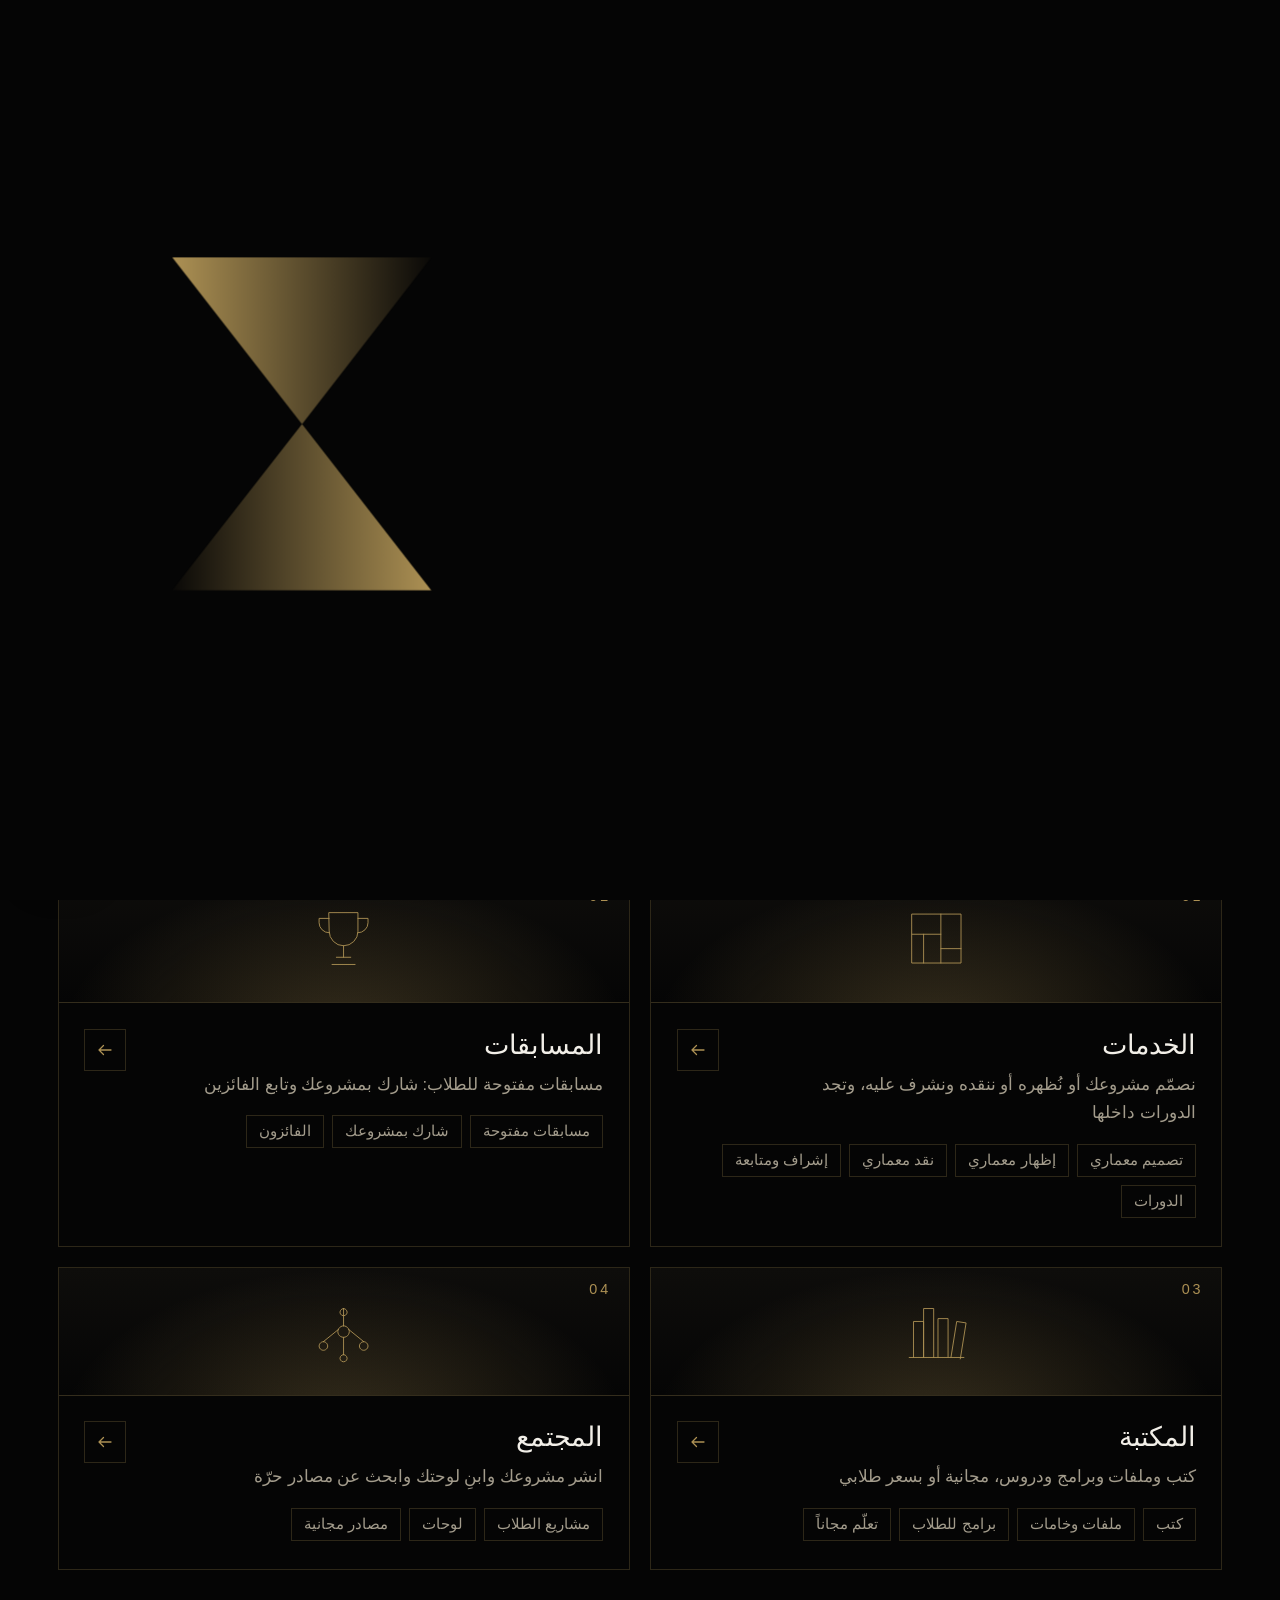
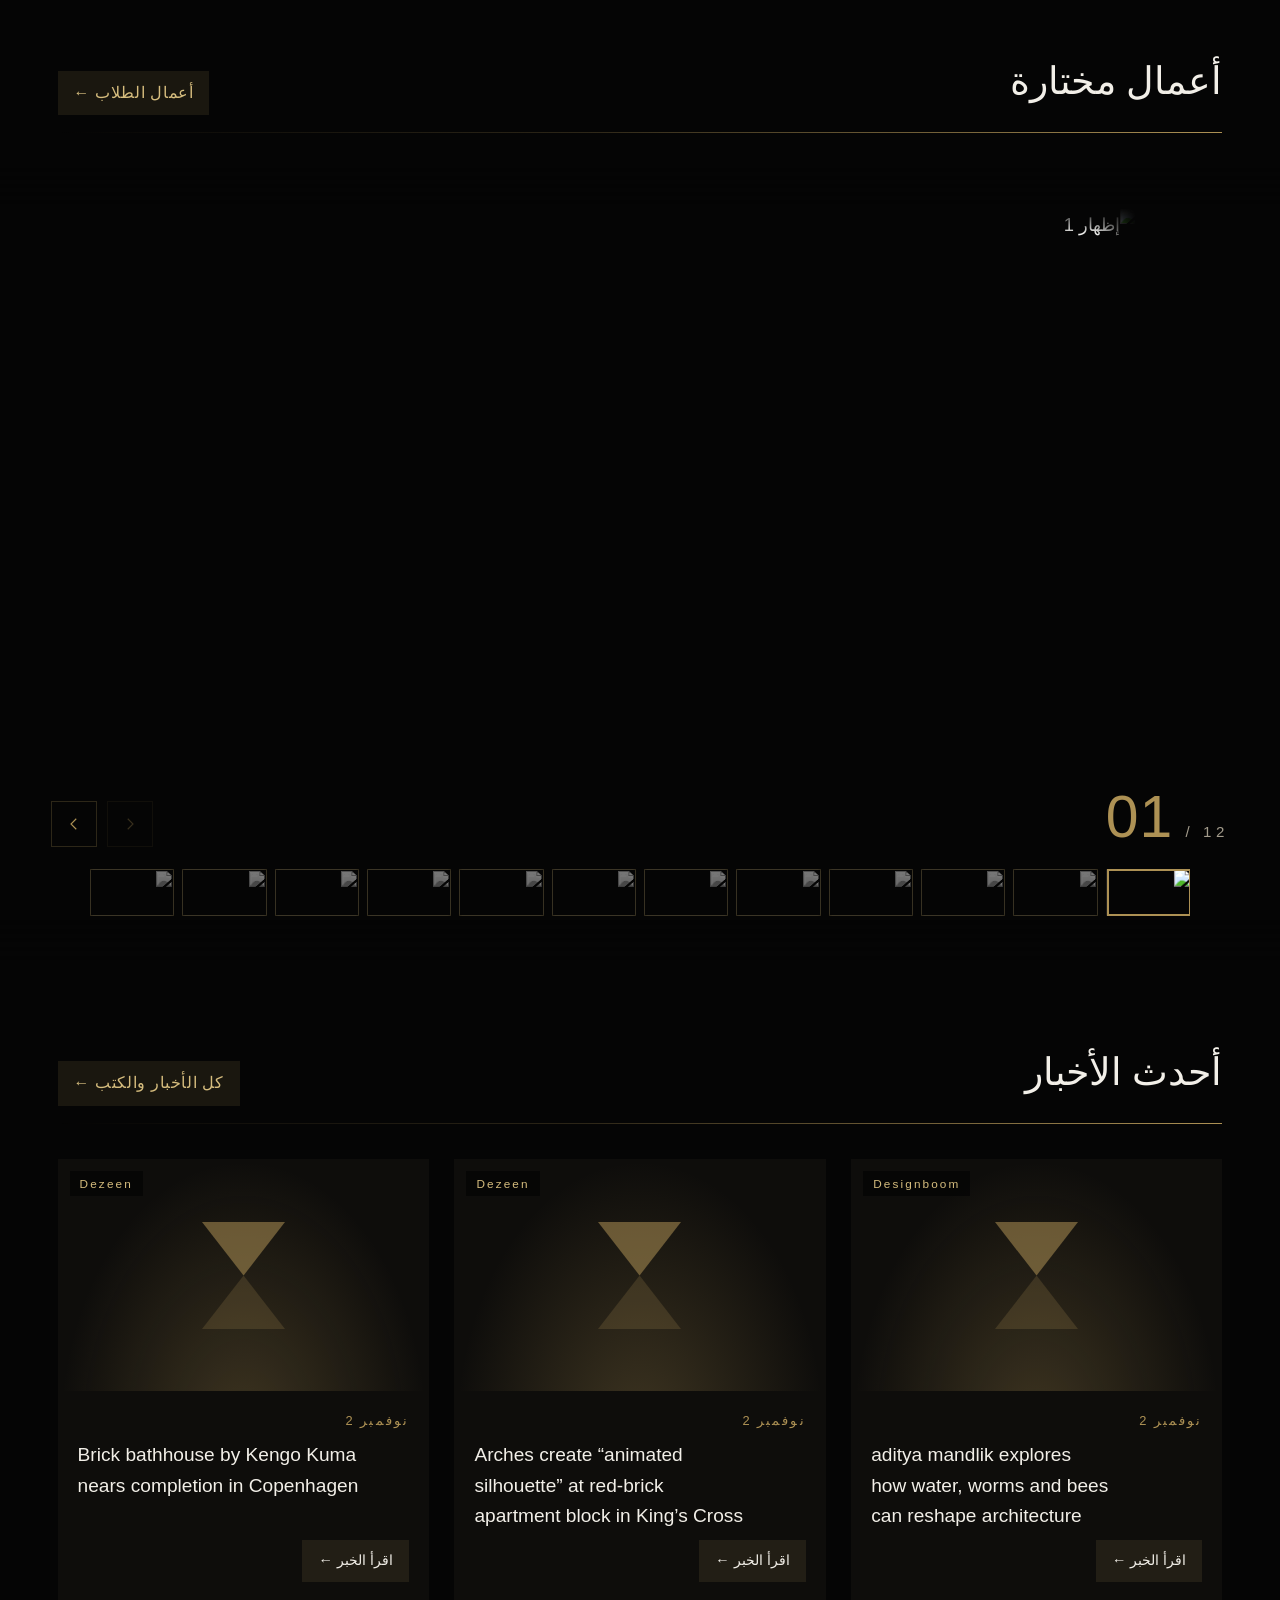
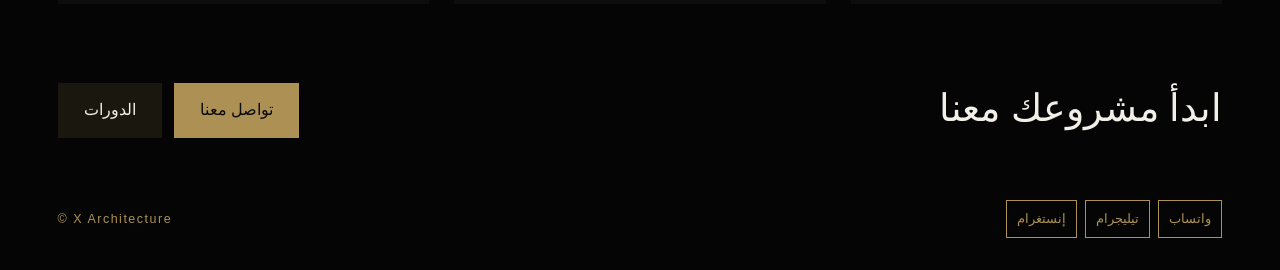
==== index.html @ 16209506 "X Assistant, Telegram/WhatsApp bot, and AI prompts moved into the Library - Remove the AI view and m" ====
<!DOCTYPE html>
<html lang="ar" dir="rtl">
<head>
<meta charset="UTF-8">
<meta name="viewport" content="width=device-width, initial-scale=1, viewport-fit=cover">
<title>X للعمارة</title>
<meta name="description" content="X Architecture (X.ARCH): منصة معمارية للطلاب — خدمات الإظهار والتصميم والنقد، وأعمال الطلاب، وكتب ومراجع مجانية لكل المراحل.">
<meta property="og:title" content="X للعمارة">
<meta property="og:description" content="منصة معمارية للطلاب: إظهار، تصميم، نقد وإشراف، وأعمال طلاب وكتب مجانية.">
<meta property="og:type" content="website">
<meta property="og:url" content="https://xarch.site/">
<meta property="og:image" content="https://xarch.site/og.png">
<meta property="og:image:width" content="1280">
<meta property="og:image:height" content="720">
<meta name="twitter:image" content="https://xarch.site/og.png">
<link rel="canonical" href="https://xarch.site/">
<meta name="twitter:card" content="summary_large_image">
<meta name="theme-color" content="#050505">
<script src="config.js?v=2"></script>
<script>try{localStorage.removeItem("xt");var xt=sessionStorage.getItem("xt");if(xt==="light")document.documentElement.setAttribute("data-theme",xt)}catch(e){}</script>
<script>try{if(!matchMedia("(prefers-reduced-motion:reduce)").matches)document.documentElement.setAttribute("data-fx","1")}catch(e){}</script>
<script>try{var D=document.documentElement;if(!matchMedia("(prefers-reduced-motion:reduce)").matches){D.classList.add("js");if(!location.hash.slice(1)){var K=0;try{K=sessionStorage.getItem("xnoi");sessionStorage.removeItem("xnoi")}catch(e){}if(!K){D.classList.add("intro","xw");setTimeout(function(){D.classList.add("introd")},5200);setTimeout(function(){D.classList.remove("xw")},9500)}}}}catch(e){}</script>
<link rel="icon" type="image/svg+xml" href="favicon.svg">
<link rel="preload" href="fonts/TeXGyreAdventor-Regular.woff2" as="font" type="font/woff2" crossorigin>
<link rel="preload" href="fonts/Tajawal-Arabic-300.woff2" as="font" type="font/woff2" crossorigin>
<link rel="preload" href="fonts/Tajawal-Arabic-400.woff2" as="font" type="font/woff2" crossorigin>
<style>
/* Century Gothic first (used where installed); otherwise the free look-alike TeX Gyre Adventor for Latin text; Tajawal (OFL, self-hosted, Arabic subset) for Arabic */
@font-face{font-family:'Adventor';src:url(fonts/TeXGyreAdventor-Regular.woff2) format('woff2');font-weight:100 550;font-style:normal;font-display:swap;unicode-range:U+0000-024F,U+2000-206F,U+2190-21FF,U+20AC,U+2122,U+2212}
@font-face{font-family:'Adventor';src:url(fonts/TeXGyreAdventor-Bold.woff2) format('woff2');font-weight:551 900;font-style:normal;font-display:swap;unicode-range:U+0000-024F,U+2000-206F,U+2190-21FF,U+20AC,U+2122,U+2212}
@font-face{font-family:'Tajawal';src:url(fonts/Tajawal-Arabic-300.woff2) format('woff2');font-weight:300;font-style:normal;font-display:swap;unicode-range:U+0600-06FF,U+0750-077F,U+0870-08FF,U+200C-200E,U+2010-2011,U+204F,U+2E41,U+FB50-FDFF,U+FE70-FEFC}
@font-face{font-family:'Tajawal';src:url(fonts/Tajawal-Arabic-400.woff2) format('woff2');font-weight:400;font-style:normal;font-display:swap;unicode-range:U+0600-06FF,U+0750-077F,U+0870-08FF,U+200C-200E,U+2010-2011,U+204F,U+2E41,U+FB50-FDFF,U+FE70-FEFC}
@font-face{font-family:'Tajawal';src:url(fonts/Tajawal-Arabic-500.woff2) format('woff2');font-weight:500;font-style:normal;font-display:swap;unicode-range:U+0600-06FF,U+0750-077F,U+0870-08FF,U+200C-200E,U+2010-2011,U+204F,U+2E41,U+FB50-FDFF,U+FE70-FEFC}
@font-face{font-family:'Tajawal';src:url(fonts/Tajawal-Arabic-700.woff2) format('woff2');font-weight:700;font-style:normal;font-display:swap;unicode-range:U+0600-06FF,U+0750-077F,U+0870-08FF,U+200C-200E,U+2010-2011,U+204F,U+2E41,U+FB50-FDFF,U+FE70-FEFC}
:root{--err:#e07a68;--gr:173,145,84;--bgr:5,5,5;--inkr:255,255,255;--bg3:#12100c;--ong:#0a0a0a;--bg:#050505;--bg2:#0e0d0b;--gold:#AD9154;--gold2:#d6bd7e;--ink:#f2efe8;--soft:#a39c8c;--line:rgba(var(--gr),.24);
--f:'Century Gothic',CenturyGothic,'Adventor','Tajawal',sans-serif;
box-sizing:border-box;padding-top:env(safe-area-inset-top,0px);padding-bottom:env(safe-area-inset-bottom,0px)}
*{box-sizing:border-box;margin:0;padding:0}
html{scroll-behavior:smooth;scroll-padding-top:calc(env(safe-area-inset-top,0px) + 70px);height:100%}
body{background:var(--bg);color:var(--ink);font-family:var(--f);line-height:1.8;min-height:100%;overflow-x:hidden}
body::before{content:"";position:fixed;inset:0 0 auto;height:env(safe-area-inset-top,0px);background:var(--bg);z-index:60}
a{color:inherit;text-decoration:none}
a:focus-visible{outline:2px solid var(--gold);outline-offset:3px}
.w{max-width:1180px;margin:0 auto;padding:0 28px}
.hid{position:absolute;width:0;height:0}
html:not(.sc) header{background:transparent!important;-webkit-backdrop-filter:none!important;backdrop-filter:none!important}
header{transition:background .3s}
header{position:sticky;top:env(safe-area-inset-top,0px);z-index:50;background:rgba(var(--bgr),.9);backdrop-filter:blur(10px)}
header .w{display:flex;align-items:center;justify-content:space-between;height:68px}
.lg{display:flex;align-items:center;gap:12px;direction:ltr;font-size:1.05rem;letter-spacing:.32em}
.lg svg{width:20px;height:26px}
.lg b{font-weight:400;color:var(--gold)}
.lg i{font-style:normal;color:var(--ink)}
nav{display:flex;gap:30px;font-size:.88rem;color:var(--soft)}
nav a:hover,nav a.on{color:var(--gold2)}
.hero{padding:70px 0 40px}
.hero .w{display:grid;grid-template-columns:1.2fr .8fr;gap:40px;align-items:center}
.eb{font-size:.72rem;letter-spacing:.34em;color:var(--gold);margin-bottom:18px;direction:ltr;text-align:right}
h1{font-size:clamp(2rem,4.6vw,3.4rem);font-weight:500;line-height:1.35;margin-bottom:18px}
h1 em{font-style:normal;color:var(--gold)}
.lede{color:var(--soft);max-width:44ch;font-weight:300;margin-bottom:28px}
.bt{display:flex;gap:14px;flex-wrap:wrap}
.b{padding:13px 26px;font-size:.86rem;border:1px solid var(--gold);transition:.25s}
.b.s{background:var(--gold);color:var(--ong)}
.b.s:hover{background:var(--gold2)}
.b:not(.s):hover{background:rgba(var(--gr),.12)}
.mk{display:flex;justify-content:center}
.mk svg{width:min(260px,60%);height:auto;filter:drop-shadow(0 0 40px rgba(var(--gr),.18))}
section{padding:60px 0}
.hd{display:flex;align-items:baseline;gap:16px;border-bottom:1px solid var(--line);padding-bottom:18px;margin-bottom:34px}
.hd small{display:none}
h2{font-size:clamp(1.5rem,3vw,2.1rem);font-weight:500}
.g4{display:grid;grid-template-columns:repeat(4,1fr);gap:1px;background:var(--line);border:1px solid var(--line)}
.c{background:var(--bg);padding:0 0 28px;transition:background .3s}
.c:hover{background:var(--bg2)}
.im{height:170px;background:radial-gradient(ellipse at 50% 120%,rgba(var(--gr),.28),transparent 70%),linear-gradient(var(--bg2),var(--bg));display:flex;align-items:center;justify-content:center;border-bottom:1px solid var(--line);margin-bottom:22px}
.im svg{width:96px;height:96px;fill:none;stroke:var(--gold);stroke-width:1.2}
.c span{display:block;padding:0 22px;color:var(--gold);font-size:.72rem;letter-spacing:.3em;direction:ltr;text-align:right}
.c h3{padding:0 22px;font-size:1.12rem;font-weight:500;margin:6px 0 8px}
.c p{padding:0 22px;color:var(--soft);font-size:.88rem;font-weight:300}
.ct{border:1px solid var(--line);padding:44px;display:flex;justify-content:space-between;align-items:center;gap:24px;flex-wrap:wrap;background:linear-gradient(100deg,rgba(var(--gr),.1),transparent 60%)}
.ct h2{margin-bottom:6px}
.ct p{color:var(--soft);font-weight:300}
.g3{display:grid;grid-template-columns:repeat(3,1fr);gap:20px}
.n{border:1px solid var(--line);padding:26px;background:var(--bg2)}
.n small{color:var(--gold);font-size:.7rem;letter-spacing:.25em}
.n h3{font-size:1.05rem;font-weight:500;margin:10px 0}
.n p{color:var(--soft);font-size:.86rem;font-weight:300}
.note{color:var(--soft);font-size:.85rem;margin:-14px 0 26px;font-weight:300}
.bk{display:grid;grid-template-columns:70px 1fr;gap:18px;padding:22px 0;border-bottom:1px solid var(--line)}
.bk em{font-style:normal;color:var(--gold);font-size:1.3rem}
.bk h3{font-size:1rem;font-weight:500;direction:ltr;text-align:right}
.bk small{color:var(--gold2);direction:ltr;display:block;text-align:right;font-size:.78rem}
.bk p{color:var(--soft);font-size:.86rem;font-weight:300;margin-top:4px}
footer{padding:28px 0;color:var(--soft);font-size:.8rem}
footer .w{display:flex;justify-content:space-between;align-items:center;flex-wrap:wrap;gap:12px}
#vn{display:none}
.rn #vn{display:block}.rn #vh{display:none}
@media(max-width:900px){.g4{grid-template-columns:1fr 1fr}.g3{grid-template-columns:1fr}.hero .w{grid-template-columns:1fr}.mk{order:-1}.mk svg{width:130px}.hero{padding-top:40px}}
@media(max-width:520px){.g4{grid-template-columns:1fr}nav{gap:18px}.ct{padding:28px}}
@media(prefers-reduced-motion:reduce){*{transition:none!important}html{scroll-behavior:auto}}
.g2{display:grid;grid-template-columns:repeat(2,1fr);gap:20px}
.n{display:block;transition:.25s}.n:hover{border-color:var(--gold)}
.n .lk{margin-top:14px}
.tabs{display:flex;gap:8px;flex-wrap:wrap;margin-bottom:26px}
.tabs button{background:none;border:1px solid var(--line);color:var(--soft);padding:10px 18px;font:inherit;font-size:.85rem;cursor:pointer;transition:.2s}
.tabs button:hover{border-color:var(--gold);color:var(--gold2)}
.tabs button.on{background:var(--gold);border-color:var(--gold);color:var(--ong)}
.tabs button:focus-visible{outline:2px solid var(--gold);outline-offset:3px}
.bk{grid-template-columns:50px 1fr auto;align-items:center}
.lk{display:inline-block;border:1px solid var(--gold);padding:8px 16px;font-size:.78rem;white-space:nowrap;transition:.2s}
.lk:hover{background:var(--gold);color:var(--ong)}
@media(max-width:700px){.g2{grid-template-columns:1fr}.bk{grid-template-columns:36px 1fr}.bk .a{grid-column:2}}
.lgb{background:none;border:1px solid var(--gold);color:var(--gold);padding:6px 14px;font:inherit;font-size:.78rem;letter-spacing:.1em;cursor:pointer;transition:.2s}
.lgb:hover{background:var(--gold);color:var(--ong)}
.lgb:focus-visible{outline:2px solid var(--gold);outline-offset:3px}
nav a{white-space:nowrap}
[dir=ltr] .eb,[dir=ltr] .c span,[dir=ltr] .bk h3,[dir=ltr] .bk small{text-align:left}
@media(max-width:520px){.lg{letter-spacing:.16em;font-size:.9rem}header .w{gap:10px;padding:0 16px}nav{font-size:.78rem;gap:12px}.lgb{padding:5px 10px}}
#vw{display:none}.rw #vw{display:block}.rw #vh{display:none}
.slot{height:170px;border:1px dashed var(--line-d,rgba(var(--gr),.4));display:flex;align-items:center;justify-content:center;color:var(--soft);font-size:.85rem;background:radial-gradient(ellipse at 50% 120%,rgba(var(--gr),.18),transparent 70%)}
.pr{border:1px solid var(--line);padding:20px;margin-bottom:14px;background:var(--bg2)}
.pr h3{font-size:1rem;font-weight:500;margin-bottom:8px}
.pr code{display:block;direction:ltr;text-align:left;color:var(--gold2);font:inherit;font-size:.82rem;line-height:1.7;margin-bottom:14px}
button.lk{background:none;color:var(--ink);font:inherit;font-size:.78rem;cursor:pointer}
button.lk:hover{color:var(--ong)}
@media(max-width:520px){header .w{height:auto;flex-wrap:wrap;row-gap:6px;padding:10px 16px}nav{order:3;width:100%;justify-content:space-between}html{scroll-padding-top:120px}}
html{font-size:clamp(16px,.5vw + 12px,19px);-webkit-text-size-adjust:100%}
.w{max-width:1680px;padding:0 clamp(18px,4.5vw,76px)}
.hero{padding:clamp(36px,7vw,110px) 0 clamp(36px,5vw,70px)}
h1{font-size:clamp(2.1rem,5.4vw,4.8rem);line-height:1.25}
.lede{max-width:52ch}
.mk svg{filter:none;width:min(340px,70%)}
.im{background:var(--bg2)}
.ct{background:none;border-color:var(--gold)}
section{padding:clamp(46px,6vw,96px) 0}
.gal{display:grid;grid-template-columns:repeat(auto-fill,minmax(min(100%,340px),1fr));gap:1px;background:var(--line);border:1px solid var(--line)}
.fg{background:var(--bg);margin:0}
.fg svg{display:block;width:100%;height:auto;background:var(--bg2)}
.fg figcaption{padding:14px 18px;font-size:.85rem;color:var(--soft);border-top:1px solid var(--line);display:flex;gap:12px;align-items:baseline}
.fg b{color:var(--gold);font-weight:400;font-size:.66rem;letter-spacing:.2em;text-transform:uppercase;white-space:nowrap}
@media(max-width:520px){.g4,.g3,.g2{gap:12px;background:none;border:0}.c{border:1px solid var(--line)}.btn,.b{width:100%;text-align:center}.bt{flex-direction:column}}
.mk{flex-direction:column;align-items:center;gap:clamp(14px,2.4vw,26px)}
.mk svg{width:min(340px,70%);overflow:visible;animation:glow 5s ease-in-out 1.9s infinite}
#tp,#bt{transform-box:fill-box}
#tp{transform-origin:50% 100%;animation:grow 1.6s cubic-bezier(.16,.84,.3,1) both}
#bt{transform-origin:50% 0;animation:grow 1.6s cubic-bezier(.16,.84,.3,1) .18s both}
@keyframes grow{0%{transform:scale(.02);opacity:0}30%{opacity:1}100%{transform:none;opacity:1}}
@keyframes glow{0%,100%{filter:drop-shadow(0 0 0 rgba(var(--gr),0))}50%{filter:drop-shadow(0 0 34px rgba(var(--gr),.32))}}
.wm{direction:ltr;font-size:clamp(1.1rem,2.2vw,1.7rem);letter-spacing:.5em;margin-inline-start:.5em;animation:wmi 1.1s ease 1.2s both}
.wm b{font-weight:400;color:var(--gold)}.wm i{font-style:normal;color:var(--ink)}
@keyframes wmi{from{opacity:0;transform:translateY(12px)}to{opacity:1;transform:none}}
.gal{grid-template-columns:repeat(auto-fill,minmax(min(100%,320px),1fr))}
.ph{aspect-ratio:4/3;overflow:hidden;background:var(--bg2)}
.ph svg,.ph img{width:100%;height:100%;object-fit:cover;display:block;transition:transform .7s ease}
.fg:hover .ph svg,.fg:hover .ph img{transform:scale(1.045)}
.fg figcaption{display:block;padding:16px 18px 18px}
.fg figcaption div{display:flex;justify-content:space-between;align-items:center;gap:10px;margin-bottom:8px}
.fg h3{font-size:1.02rem;font-weight:500;color:var(--ink)}
.fg p{color:var(--soft);font-size:.82rem;font-weight:300}
.sm{font-size:.64rem;color:var(--soft);border:1px solid var(--line);padding:1px 9px;white-space:nowrap}
@media(max-width:900px){.mk svg{width:min(150px,42vw)}.mk{gap:12px}.wm{font-size:1rem}}
@media(prefers-reduced-motion:reduce){#tp,#bt,.mk svg,.wm{animation:none!important}}
.ex{display:grid;grid-template-columns:1fr 1fr;gap:clamp(6px,1vw,14px)}
.ex figure{margin:0;position:relative;overflow:hidden;background:var(--bg2);cursor:zoom-in;aspect-ratio:16/9}
.ex figure.w{grid-column:1/-1;aspect-ratio:21/9}
.ex figure.p{grid-column:1/-1;aspect-ratio:3/1}
.ex figure:focus-visible{outline:2px solid var(--gold);outline-offset:3px}
.ex img{width:100%;height:100%;object-fit:cover;display:block;filter:grayscale(1) contrast(1.08) brightness(.88);transition:filter .8s ease,transform 1.2s cubic-bezier(.2,.7,.2,1)}
.ex figure:hover img,.ex figure:focus-visible img{filter:none;transform:scale(1.045)}
.ex figcaption{position:absolute;inset:auto 0 0 0;padding:44px 22px 16px;background:linear-gradient(transparent,rgba(5,5,5,.78));display:flex;justify-content:space-between;direction:ltr;font-size:.72rem;letter-spacing:.3em;color:var(--gold2);opacity:0;transition:opacity .5s ease}
.ex figure:hover figcaption,.ex figure:focus-visible figcaption{opacity:1}
@media(max-width:700px){.ex{grid-template-columns:1fr}.ex figure.w,.ex figure.p{aspect-ratio:16/9}.ex figcaption{opacity:1;padding-top:30px}}
/* ===== student works: one long reel, frame-free, B&W that turns to colour when it reaches the centre ===== */
.gq{position:relative;margin:8px calc(50% - 50vw) 0;height:calc(var(--gh,2400px) + var(--sh,100vh))}
.gqs{position:sticky;top:var(--gt,0px);height:var(--sh,100vh);overflow:hidden;background:var(--bg)}
.gqb{position:absolute;left:0;top:0;height:100%;overflow:visible;pointer-events:none;will-change:transform}
.gqb path{fill:none;stroke-width:1;vector-effect:non-scaling-stroke}
.gqb .a path{stroke:var(--gold);opacity:.26}
.gqb .b path{stroke:rgba(var(--inkr),.1)}
.gqr{position:absolute;left:0;top:0;height:100%;display:flex;align-items:center;direction:ltr;will-change:transform}
.gqp{flex:none;position:relative;margin:0;cursor:zoom-in;outline:0;will-change:transform;-webkit-tap-highlight-color:transparent}
.gqp img{display:block;width:100%;height:100%;object-fit:cover;filter:grayscale(1) contrast(1.06) brightness(.74);transition:filter .9s ease;pointer-events:none}
.gqp.on img,.gqp:hover img,.gqp:focus-visible img{filter:none}
.gqp:focus-visible{outline:2px solid var(--gold);outline-offset:8px}
/* home page: the black-background renders follow the site theme.
   Black + gold: as they are (grey, then gold when active). White themes: the picture is inverted so the black ground becomes white and the lit parts take the theme colour
   (white + gold: gold, white + black: black, white + red: red). Grey while idle, coloured when active/hovered. */
/* home page works: one work at a time, whole, with a strip of thumbnails (see .hf below). Black + gold: the renders' dark ground (about 18/255) is pushed down to the page black by a contrast crush,
   so only the building shows; grey while idle, colour for the work in the middle (and on hover / focus). Edges are feathered so no rectangle is left. */
.hxi{position:relative;margin:0;aspect-ratio:16/9;overflow:hidden;cursor:zoom-in;outline:0;isolation:isolate;background:#080706;-webkit-tap-highlight-color:transparent}
.hxi img{position:absolute;inset:0;width:100%;height:100%;object-fit:cover;display:block;pointer-events:none;mix-blend-mode:lighten;filter:grayscale(1) contrast(1.28) brightness(.9);transition:filter .8s ease,transform 1.2s cubic-bezier(.2,.7,.2,1);
  -webkit-mask-image:linear-gradient(90deg,transparent,#000 4%,#000 96%,transparent),linear-gradient(180deg,transparent,#000 5%,#000 95%,transparent);-webkit-mask-composite:source-in;
  mask-image:linear-gradient(90deg,transparent,#000 4%,#000 96%,transparent),linear-gradient(180deg,transparent,#000 5%,#000 95%,transparent);mask-composite:intersect}
.hxi:hover img,.hxi:focus-visible img,.hxi.mid img{filter:grayscale(0) contrast(1.2) brightness(1);transform:scale(1.04)}
html[data-theme=light] .hxi img,html[data-theme=mono] .hxi img,html[data-theme=red] .hxi img{mix-blend-mode:normal}
html[data-theme=light] .hxi,html[data-theme=mono] .hxi,html[data-theme=red] .hxi{background:none}
/* white themes: lift the pale ground of the coloured (active) picture to the page white so no rectangle shows */
html[data-theme=light] .hf .hxi:hover img,html[data-theme=light] .hf .hxi:focus-visible img,html[data-theme=light] .hf .hxi.mid img{filter:invert(1) hue-rotate(180deg) saturate(1.3) contrast(1) brightness(1.07)}
html[data-theme=red] .hf .hxi:hover img,html[data-theme=red] .hf .hxi:focus-visible img,html[data-theme=red] .hf .hxi.mid img{filter:invert(1) hue-rotate(128deg) saturate(1.5) contrast(1) brightness(1.07)}
html[data-theme=mono] .hf .hxi img,html[data-theme=mono] .hf .hxi:hover img,html[data-theme=mono] .hf .hxi:focus-visible img,html[data-theme=mono] .hf .hxi.mid img{filter:invert(1) hue-rotate(180deg) saturate(0) contrast(1.08) brightness(1.08)}
.hxi:focus-visible{outline:2px solid var(--gold);outline-offset:3px}
html[data-theme=light] .hf .hxi img,html[data-theme=light] .hw img{filter:invert(1) hue-rotate(180deg) saturate(0) contrast(1.06) brightness(1.08)}
html[data-theme=light] .hf .hxi.mid img,html[data-theme=light] .hf .hxi:hover img,html[data-theme=light] .hf .hxi:focus-visible img,html[data-theme=light] .hw a:hover img,html[data-theme=light] .hw a:focus-visible img,html[data-theme=light] .hw a:active img,html[data-theme=light] .hw a.mid img{filter:contrast(1.25) invert(1) hue-rotate(180deg) saturate(1.3) brightness(1.03)}
html[data-theme=mono] .hf .hxi img,html[data-theme=mono] .hf .hxi.mid img,html[data-theme=mono] .hf .hxi:hover img,html[data-theme=mono] .hf .hxi:focus-visible img,html[data-theme=mono] .hw img,html[data-theme=mono] .hw a:hover img,html[data-theme=mono] .hw a:focus-visible img,html[data-theme=mono] .hw a:active img,html[data-theme=mono] .hw a.mid img{filter:contrast(1.2) invert(1) hue-rotate(180deg) saturate(0) brightness(1.03)}
html[data-theme=red] .hf .hxi img,html[data-theme=red] .hw img{filter:invert(1) hue-rotate(128deg) saturate(0) contrast(1.06) brightness(1.08)}
html[data-theme=red] .hf .hxi.mid img,html[data-theme=red] .hf .hxi:hover img,html[data-theme=red] .hf .hxi:focus-visible img,html[data-theme=red] .hw a:hover img,html[data-theme=red] .hw a:focus-visible img,html[data-theme=red] .hw a:active img,html[data-theme=red] .hw a.mid img{filter:contrast(1.25) invert(1) hue-rotate(128deg) saturate(1.5) brightness(1.03)}
/* home page works: a strip in the normal flow of the page, nothing is pinned, so the visitor scrolls past it freely. One work fills the stage, whole and large (16:9, never cropped); swipe / drag / arrows / thumbnails move between them and the one in the middle turns to colour */
.hf{position:relative;margin:0 calc(50% - 50vw);padding:40px 0 44px}
/* a band of the page colour sits behind the strip (its top and bottom fade out) so the pictures' black ground meets it seamlessly, with no box showing against the page glow */
.hf::before{content:"";position:absolute;inset:0;background:var(--bg);pointer-events:none;-webkit-mask-image:linear-gradient(180deg,transparent,#000 40px,#000 calc(100% - 44px),transparent);mask-image:linear-gradient(180deg,transparent,#000 40px,#000 calc(100% - 44px),transparent)}
.hfq,.hfd,.hfx{position:relative}
.hfq{display:flex;overflow-x:auto;overflow-y:hidden;scroll-snap-type:x mandatory;overscroll-behavior-x:contain;scrollbar-width:none;cursor:grab}
.hfq::-webkit-scrollbar{display:none}
.hfq.dg{scroll-snap-type:none;cursor:grabbing}
.hfq.dg .hfp{cursor:grabbing}
.hfl{flex:0 0 100%;display:flex;justify-content:center;scroll-snap-align:center}
.hfp{flex:none;margin:0}
/* no opacity / transform / isolation on the frame itself: the picture's dark ground is blended straight into the page (and its gold glow), so no box shows; dimming is done on the img */
.hf .hxi{background:none;isolation:auto}
.hf .hfp img{transform:none;opacity:.4;transition:filter .8s ease,opacity .6s}
.hf .hfp.mid img{opacity:1}
.hfd{display:flex;align-items:flex-end;justify-content:space-between;gap:20px;padding:clamp(14px,2.4vh,24px) clamp(18px,4vw,60px) 0}
.hfn{display:flex;align-items:baseline;gap:12px;direction:ltr;color:var(--gold)}
.hfn b{font-weight:200;font-size:clamp(38px,4.6vw,66px);line-height:1;letter-spacing:.02em;font-variant-numeric:tabular-nums}
.hfn span{font-size:.82rem;letter-spacing:.3em;color:var(--soft)}
.hfa{display:flex;gap:10px;direction:ltr}
.hfa button{width:46px;height:46px;display:grid;place-items:center;padding:0;border:1px solid var(--line);background:none;color:var(--gold);cursor:pointer;transition:border-color .3s,opacity .3s}
.hfa button:hover:not(:disabled){border-color:var(--gold)}
.hfa button:disabled{opacity:.3;cursor:default}
.hfa svg{width:18px;height:18px;fill:none;stroke:currentColor;stroke-width:1.5}
.hfx{--c:12;display:flex;flex-wrap:wrap;justify-content:center;gap:8px;width:min(1100px,calc(100% - clamp(36px,8vw,120px)));margin:clamp(14px,2.4vh,24px) auto 0}
.hfi{flex:none;width:calc((100% - (var(--c) - 1)*8px)/var(--c));margin:0;padding:0;border:0;font:inherit;cursor:pointer}
.hf .hfi img{opacity:.5;transition:filter .8s ease,opacity .5s}
.hfi::after{content:"";position:absolute;inset:0;box-shadow:inset 0 0 0 1px var(--line);pointer-events:none;transition:box-shadow .5s}
.hf .hfi.on img,.hf .hfi:hover img{opacity:1}
.hfi.on::after{box-shadow:inset 0 0 0 2px var(--gold)}
.gqc{position:absolute;inset-inline-start:clamp(18px,4vw,60px);bottom:clamp(14px,3.5vh,40px);color:var(--gold);pointer-events:none}
.gqc div{display:flex;align-items:baseline;gap:14px;direction:ltr}
.gqc b{font-weight:200;font-size:clamp(52px,7.4vw,118px);line-height:1;letter-spacing:.02em;font-variant-numeric:tabular-nums}
.gqc span{font-size:.86rem;letter-spacing:.3em;color:var(--soft)}
.gqm{position:absolute;inset:auto 0 0 0;height:2px;background:var(--line);pointer-events:none}
.gqm i{display:block;height:100%;background:var(--gold);transform-origin:0 50%;transform:scaleX(0)}
html[dir=rtl] .gqm i{transform-origin:100% 50%}
.gqh{position:absolute;inset-inline-end:clamp(18px,4vw,60px);bottom:clamp(22px,4.4vh,50px);margin:0;display:flex;align-items:center;gap:14px;font-size:.72rem;letter-spacing:.3em;text-transform:uppercase;color:var(--soft);white-space:nowrap;transition:opacity .6s;pointer-events:none}
.gqh::after{content:"";width:46px;height:1px;background:linear-gradient(90deg,var(--gold),transparent);transform-origin:0 50%;animation:gqh 1.9s ease-in-out infinite}
html[dir=rtl] .gqh::after{background:linear-gradient(270deg,var(--gold),transparent);transform-origin:100% 50%}
@keyframes gqh{0%,100%{transform:scaleX(.2)}55%{transform:scaleX(1)}}
@media(prefers-reduced-motion:reduce){.gqh::after,.hfh::after{animation:none}.gqp img,.hxi img{transition:none}}
.lb{position:fixed;inset:0;z-index:100;background:rgba(3,3,3,.96);display:flex;align-items:center;justify-content:center}
.lb[hidden]{display:none}
.lb img{max-width:92vw;max-height:86vh;object-fit:contain;display:block}
.lb.one .lbp,.lb.one .lbn{display:none}
.lbb{position:absolute;background:rgba(5,5,5,.6);border:1px solid var(--gold);color:var(--gold);font:inherit;font-size:1.7rem;line-height:1;width:46px;height:46px;cursor:pointer;transition:.2s}
.lbb:hover{background:var(--gold);color:var(--ong)}
.lbb:focus-visible{outline:2px solid var(--gold2);outline-offset:3px}
.lbx{top:max(16px,env(safe-area-inset-top));right:16px}
.lbp{left:16px;top:50%;margin-top:-23px}
.lbn{right:16px;top:50%;margin-top:-23px}
.libs{display:flex;gap:10px;flex-wrap:wrap;align-items:center;margin-bottom:26px;font-size:.85rem;color:var(--soft)}
.libs .lk{padding:6px 14px}

/* ===== motion + news carousel ===== */
.js .rv{opacity:0;transform:translateY(42px);transition:opacity .95s cubic-bezier(.2,.7,.2,1) var(--d,0s),transform .95s cubic-bezier(.2,.7,.2,1) var(--d,0s)}
.js .rv.in{opacity:1;transform:none}
.js .rv[id]{transform:none}
.js .hero .eb,.js .hero h1,.js .hero .lede,.js .hero .bt{animation:rise 1.05s cubic-bezier(.2,.7,.2,1) both}
.js .hero .eb{animation-delay:.1s}.js .hero h1{animation-delay:.3s}.js .hero .lede{animation-delay:.55s}.js .hero .bt{animation-delay:.8s}
@keyframes rise{from{opacity:0;transform:translateY(44px)}to{opacity:1;transform:none}}
.hero{position:relative}
.hero .w{position:relative;z-index:1;padding-inline:clamp(26px,7vw,150px)}
.hero .eb{display:block;box-sizing:border-box;max-width:100%;padding-inline:.4em;color:var(--gold);white-space:nowrap;overflow:visible}
@media(max-width:900px){.hero .w{padding-inline:clamp(20px,6vw,48px)}}
.mk svg{overflow:visible}
#glow{position:fixed;inset:0;z-index:-1;overflow:hidden;pointer-events:none}
#glow::before,#glow::after{content:"";position:absolute;width:62vmax;height:62vmax;border-radius:50%;background:radial-gradient(closest-side,rgba(var(--gr),.16),rgba(var(--gr),.05) 55%,transparent)}
#glow::before{top:-24vmax;inset-inline-end:-14vmax;animation:drift 20s ease-in-out infinite alternate}
#glow::after{bottom:-34vmax;inset-inline-start:-18vmax;opacity:.6;animation:drift 26s ease-in-out infinite alternate-reverse}
@keyframes drift{from{transform:translate(0,0) scale(1)}to{transform:translate(-9vmax,7vmax) scale(1.18)}}
#tp{animation:grow 1.6s cubic-bezier(.16,.84,.3,1) both,bT 6.5s ease-in-out 1.9s infinite}
#bt{animation:grow 1.6s cubic-bezier(.16,.84,.3,1) .18s both,bB 6.5s ease-in-out 2.1s infinite}
@keyframes bT{0%,100%{transform:translateY(0)}50%{transform:translateY(-18px)}}
@keyframes bB{0%,100%{transform:translateY(0)}50%{transform:translateY(18px)}}
@keyframes spin{to{transform:rotate(360deg)}}
.js .c .im svg path{stroke-dasharray:700;stroke-dashoffset:700}
.js .c.drawn .im svg path{stroke-dashoffset:0;transition:stroke-dashoffset 1.9s cubic-bezier(.4,.1,.2,1) .35s}
@media(prefers-reduced-motion:reduce){#tp,#bt,#glow::before,#glow::after{animation:none!important}}
.hd{position:relative}
.hd .nct{margin-inline-start:auto;display:flex;align-items:center;gap:14px;font-size:.78rem;color:var(--soft);flex-wrap:wrap;justify-content:flex-end}
.hd .nct button.lk{padding:7px 16px}
.hd .nct button.lk[disabled]{opacity:.6;cursor:wait}
.nrot{display:inline-block;transition:transform .6s}
.nbusy .nrot{animation:spin .9s linear infinite}
.nwrap{position:relative}
.ncar{display:flex;gap:18px;overflow-x:auto;scroll-snap-type:x mandatory;scrollbar-width:none;padding:6px 2px 20px;cursor:grab;overscroll-behavior-x:contain}
.ncar::-webkit-scrollbar{display:none}
.ncar.drag{cursor:grabbing;scroll-snap-type:none;scroll-behavior:auto}
.nc{flex:0 0 min(400px,82vw);scroll-snap-align:start;border:1px solid var(--line);background:var(--bg2);display:flex;flex-direction:column;transition:border-color .3s,transform .5s cubic-bezier(.2,.7,.2,1)}
.nc:hover,.nc:focus-visible{border-color:var(--gold);transform:translateY(-5px)}
.nc:focus-visible{outline:2px solid var(--gold);outline-offset:3px}
.ni{position:relative;aspect-ratio:16/10;overflow:hidden;background:var(--bg);border-bottom:1px solid var(--line)}
.ni img{width:100%;height:100%;object-fit:cover;display:block;filter:grayscale(1) contrast(1.08) brightness(.88);transition:filter .8s ease,transform 1.3s cubic-bezier(.2,.7,.2,1);user-select:none;-webkit-user-drag:none}
.nc:hover .ni img,.nc:focus-visible .ni img,.nc:active .ni img{filter:none;transform:scale(1.07)}
.ni .ns{position:absolute;inset-block-start:12px;inset-inline-start:12px;background:rgba(5,5,5,.74);border:1px solid var(--line);color:var(--gold2);font-size:.64rem;letter-spacing:.18em;padding:2px 10px;direction:ltr}
.ni.nf{background:radial-gradient(ellipse at 50% 120%,rgba(var(--gr),.3),transparent 70%),var(--bg2)}
.ni.nf::after{content:"";position:absolute;inset:0;background:url("data:image/svg+xml,%3Csvg xmlns='http://www.w3.org/2000/svg' viewBox='0 0 547 703'%3E%3Cpolygon points='0,0 547,0 274,352' fill='%23AD9154' fill-opacity='.55'/%3E%3Cpolygon points='274,352 0,703 547,703' fill='%23AD9154' fill-opacity='.2'/%3E%3C/svg%3E") center/auto 46% no-repeat}
.nb{padding:18px 20px 22px;display:flex;flex-direction:column;gap:8px;flex:1}
.nb small{color:var(--gold);font-size:.7rem;letter-spacing:.16em;direction:ltr;text-align:start}
[dir=rtl] .nb small{text-align:right}
.nb h3{font-size:1.04rem;font-weight:500;line-height:1.6}
.nb p{color:var(--soft);font-size:.84rem;font-weight:300}
.nb .lk{margin-top:auto;align-self:flex-start}
.nbtn{position:absolute;top:calc(6px + min(400px,82vw)*.3125 - 23px);z-index:3;width:46px;height:46px;background:rgba(5,5,5,.8);border:1px solid var(--gold);color:var(--gold);font:inherit;font-size:1.7rem;line-height:1;cursor:pointer;transition:.2s}
.nbtn:hover{background:var(--gold);color:var(--ong)}
.nbtn:focus-visible{outline:2px solid var(--gold2);outline-offset:3px}
.nprev{inset-inline-start:-8px}.nnext{inset-inline-end:-8px}
.nprev::before{content:"‹"}.nnext::before{content:"›"}
[dir=rtl] .nprev::before{content:"›"}[dir=rtl] .nnext::before{content:"‹"}
.npg{height:2px;background:var(--line);margin-top:2px;overflow:hidden}
.npg i{display:block;height:100%;width:0;background:var(--gold);transition:width .25s}
@media(max-width:700px){.nbtn{display:none}.hd .nct{margin-inline-start:0;width:100%;justify-content:space-between}.hd{flex-wrap:wrap}}

/* ===== clean look: no frames, one alignment edge ===== */
.b,.lk,.lgb,.tabs button,.ct,.pr,.n,.nc,.sm,.nbtn,.lbb,.ni .ns,.slot,.g4,.gal,.c,.fg{border:0}
.im,.ni,.fg figcaption{border-bottom:0;border-top:0}
.b:not(.s),.lk,.sm{background:rgba(var(--gr),.13)}
.b:not(.s):hover,.lk:hover{background:var(--gold);color:var(--ong)}
button.lk{color:var(--gold2)}
.lgb{background:none;padding:6px 4px}
.lgb:hover{background:none;color:var(--gold2)}
.tabs button{background:rgba(var(--inkr),.05)}
.tabs button:hover{background:rgba(var(--gr),.16)}
.tabs button.on{background:var(--gold)}
.ct{background:linear-gradient(100deg,rgba(var(--gr),.16),rgba(var(--gr),.04))}
.g4,.gal{gap:14px;background:none}
.c,.fg{background:var(--bg2)}
.c:hover,.fg:hover{background:var(--bg3)}
.nbtn,.lbb{background:rgba(5,5,5,.72)}
.nbtn:hover,.lbb:hover{background:var(--gold);color:var(--ong)}
.ni .ns{background:rgba(5,5,5,.78)}
.lg.lgo svg{width:26px;height:34px}
.hd{display:grid;grid-template-columns:1fr auto;column-gap:16px;row-gap:8px;align-items:end}
.hd>small{display:none}
.hd>h2{grid-column:1}
.hd .nct{grid-column:2;grid-row:2;margin:0}
[dir=ltr] .hd>small{text-align:left}
h1,h2,h3{text-wrap:balance}
p,.bk small{text-wrap:pretty}
.nb h3,.nb p{text-align:start}
@media(max-width:700px){.hd .nct{grid-column:1/-1;grid-row:3;width:100%;justify-content:flex-start;margin-top:6px}.hd .nct #nrf{order:-1}}

/* ===== intro: black screen, the X lines draw the logo, it flies to its place ===== */
#intro{display:none;position:fixed;inset:0;z-index:300;background-color:var(--bg);cursor:pointer;transition:background-color .8s ease .05s}
html.intro #intro{display:block}
html.intro:not(.introd){overflow:hidden}
#intro.out{background-color:transparent;pointer-events:none}
html.introd #intro{animation:iout .5s ease 1.2s forwards}
@keyframes iout{to{opacity:0;visibility:hidden}}
#intro svg{position:absolute;inset:0;width:100%;height:100%;display:block}
#intro .ip{fill:none;stroke:#D4BA7C;stroke-width:1.8;stroke-linecap:butt;stroke-dasharray:1;stroke-dashoffset:1}
#intro .dg{animation:idraw 1s cubic-bezier(.4,0,.2,1) .25s forwards,ifd .6s ease 2s forwards}
#intro .ed{animation:idraw .75s cubic-bezier(.4,0,.2,1) 1s forwards,ifd .6s ease 2s forwards}
#intro .if{opacity:0;animation:ifi .8s ease 1.5s forwards}
#intro #ilg{will-change:transform}
#intro #ilg.fly{transition:transform 1.1s cubic-bezier(.65,0,.25,1)}
@keyframes idraw{to{stroke-dashoffset:0}}
@keyframes ifd{to{opacity:0}}
@keyframes ifi{to{opacity:1}}
html.intro:not(.introd) .hero .eb,html.intro:not(.introd) .hero h1,html.intro:not(.introd) .hero .lede,html.intro:not(.introd) .hero .bt,html.intro:not(.introd) #tp,html.intro:not(.introd) #bt,html.intro:not(.introd) .mk svg{animation-play-state:paused}
html.intro #tp{animation:bT 6.5s ease-in-out infinite}
html.intro #bt{animation:bB 6.5s ease-in-out infinite}
.js.intro .mk{opacity:0}
.js.intro.introd .mk{opacity:1}
.hero .eb{font-size:clamp(1.1rem,2.1vw,1.8rem);letter-spacing:.28em;margin-bottom:22px;font-weight:500}
/* logo as tall as the text block, text aligned with it */
@media(min-width:901px){.hero .w{align-items:center}.hero .mk{align-self:center;position:static}.hero .mk svg{position:static;height:clamp(210px,26vw,380px);width:auto;max-width:100%;transform:none}}
@media(prefers-reduced-motion:reduce){#intro{display:none!important}}
.c .nt{text-wrap:balance;display:block;margin:14px 22px 0;padding:10px 12px;font-size:.78rem;font-weight:400;line-height:1.7;color:var(--gold2);background:rgba(var(--gr),.1)}

/* ===== courses: minimal, frame-free ===== */
#courses .note{margin-top:-14px}
.cg{display:grid;grid-template-columns:1fr 1fr;gap:14px}
.cbx{background:var(--bg2);padding:26px}
.cbx h3{font-size:1.15rem;font-weight:500;margin-bottom:8px}
.cbx p{color:var(--soft);font-size:.9rem;font-weight:300}
.cbx em{display:block;font-style:normal;color:var(--gold);font-size:.8rem;margin:-2px 0 6px}
.cbx ul{list-style:none;margin-top:16px;display:flex;flex-wrap:wrap;gap:8px 20px}
.cbx li{font-size:.8rem;color:var(--gold2)}
.cbx li::before{content:"";display:inline-block;width:5px;height:5px;background:var(--gold);margin-inline-end:8px;vertical-align:middle}
.ch{font-size:1.15rem;font-weight:500;margin:48px 0 16px;text-align:start}
.cpt{display:grid;grid-template-columns:minmax(120px,.75fr) 1fr 1fr;gap:10px}
.cpt>*{padding:20px 24px}
.cpt .hh{padding:0 24px 2px;color:var(--soft);font-size:.82rem}
.cpt .rl,.cpt .pc{background:var(--bg2)}
.cpt .rl{font-weight:500;font-size:.98rem;display:flex;align-items:center}
.cpt .pc small{display:none;color:var(--soft);font-size:.74rem;margin-bottom:4px}
.pv{display:inline-flex;align-items:baseline;gap:8px}
.pv i{font-style:normal;font-size:clamp(1.7rem,3vw,2.3rem);color:var(--gold);direction:ltr;font-weight:500;line-height:1}
.pv u{text-decoration:none;font-size:.78rem;color:var(--soft)}
.cof{display:grid;grid-template-columns:150px 1fr auto;gap:18px;align-items:center;background:var(--bg2);padding:20px 24px;margin-bottom:10px}
.cof b{color:var(--gold);font-weight:500}
.cof span:not(.pv){color:var(--soft);font-size:.92rem}
#courses .cin{margin:26px 0 0}.cof span:not(.pv){text-wrap:balance}
@media(max-width:700px){.cg{grid-template-columns:1fr}.cpt{grid-template-columns:1fr 1fr}.cpt .hh{display:none}.cpt .rl{grid-column:1/-1;background:none;padding:14px 0 0}.cpt .pc small{display:block}.cpt .pc{padding:16px 18px}.cof{grid-template-columns:1fr auto;gap:6px 14px}.cof span:not(.pv){grid-column:1/-1;grid-row:2}.cbx{padding:22px}}

/* footer: rights | logo | year */
footer{padding:36px 0 32px}
footer .w.fr{display:flex;justify-content:center;align-items:center}
footer .fc{font-size:.8rem;letter-spacing:.14em;color:var(--soft);text-align:center;direction:ltr;white-space:nowrap}
.cbx{min-width:0}
@media(max-width:1100px){.cg{grid-template-columns:1fr}}
#vs .cl{display:block}
.c .go{display:block;padding:14px 22px 0;color:var(--gold);font-size:.82rem;font-weight:400}
.c.cl:hover .go{color:var(--gold2)}
.g4{grid-template-columns:repeat(5,1fr)}
@media(max-width:1200px){.g4{grid-template-columns:1fr 1fr}.g4>.c:last-child{grid-column:1/-1}}
@media(max-width:520px){.g4{grid-template-columns:1fr 1fr}.g4>.c:first-child{grid-column:1/-1}.g4 .im{height:96px;margin-bottom:14px}.g4 .im svg{width:54px;height:54px}.g4 .c h3{padding:0 14px;font-size:1rem}.g4 .c .nt{margin:12px 14px 0}.g4 .c[data-sv]::after,.g4 .c .go{padding:10px 14px 0;font-size:.78rem}}
/* program logos: gold, natural colours on hover */
.cbx ul.pg{direction:ltr;display:grid;grid-template-columns:repeat(3,1fr);gap:16px 12px;margin-top:22px}
.cbx ul.pg li{display:flex;align-items:center;gap:12px;font-size:.88rem;cursor:pointer;-webkit-tap-highlight-color:transparent}
.cbx ul.pg li::before{display:none}
.pg .pt{position:relative;flex:none;width:54px;height:54px;background:rgba(var(--gr),.1);transition:background .35s}
.pg .pt img{position:absolute;inset:11px;width:32px;height:32px;object-fit:contain;transition:opacity .35s}
.pg .pt .p1{opacity:0}
.pg .pn{color:var(--soft);transition:color .35s;min-width:0}
.pg li:hover .pt .p1,.pg li.hv .pt .p1{opacity:1}
.pg li:hover .pt .p0,.pg li.hv .pt .p0{opacity:0}
.pg li:hover .pn,.pg li.hv .pn{color:var(--ink)}
.pg li.lt:hover .pt,.pg li.lt.hv .pt{background:#ececec}
@media(max-width:700px){.cbx ul.pg{grid-template-columns:1fr 1fr;gap:14px 10px}.pg li{gap:10px}.pg .pt{width:46px;height:46px}.pg .pt img{inset:9px;width:28px;height:28px}}
/* ===== programs rail: one card per program, swipe sideways ===== */
.rr{--rg:clamp(18px,4.5vw,76px)}
.rrh{display:flex;align-items:center;justify-content:space-between;gap:16px;flex-wrap:wrap;margin-bottom:22px}
.rrh .tabs{margin:0}
.rrx{display:flex;gap:8px}
.rra{width:44px;height:44px;display:grid;place-items:center;background:rgba(var(--inkr),.05);border:0;color:var(--soft);cursor:pointer;transition:.2s;padding:0}
.rra svg{width:18px;height:18px;fill:none;stroke:currentColor;stroke-width:1.6;stroke-linecap:round;stroke-linejoin:round}
.rra[data-d="-1"] svg{transform:scaleX(-1)}
html[dir=rtl] .rra svg{transform:scaleX(-1)}
html[dir=rtl] .rra[data-d="-1"] svg{transform:none}
.rra:hover:not(:disabled){background:rgba(var(--gr),.16);color:var(--gold2)}
.rra:disabled{opacity:.3;cursor:default}
.rra:focus-visible{outline:2px solid var(--gold);outline-offset:3px}
.rrt{list-style:none;margin:0 calc(-1*var(--rg));padding:4px var(--rg) 6px;display:flex;gap:14px;overflow-x:auto;scroll-snap-type:x mandatory;scroll-padding-inline:var(--rg);scrollbar-width:none;overscroll-behavior-x:contain;cursor:grab}
.rrt::-webkit-scrollbar{display:none}
.rrt:focus-visible{outline:2px solid var(--gold);outline-offset:-2px}
.rrt.drag{scroll-snap-type:none;cursor:grabbing;user-select:none}
.rrt img{-webkit-user-drag:none;user-select:none}
.rrl{flex:0 0 clamp(150px,14vw,190px);scroll-snap-align:start;display:flex;flex-direction:column;justify-content:flex-end;gap:4px;padding:6px 6px 22px;color:var(--soft);font-size:.92rem}
.rrl b{font-size:clamp(3.6rem,6vw,5.2rem);font-weight:200;line-height:.9;color:var(--gold);direction:ltr;text-align:start;font-variant-numeric:tabular-nums}
.rrl small{font-size:.76rem;margin-top:12px;line-height:1.7;color:var(--soft);opacity:.85}
.rrc{position:relative;flex:0 0 clamp(244px,21vw,288px);scroll-snap-align:start;background:var(--bg2);padding:22px 22px 20px;display:flex;flex-direction:column;gap:16px;min-height:322px;transition:background .35s}
.rrc::before{content:"";position:absolute;inset:0 0 auto 0;height:2px;background:var(--gold2);transform:scaleX(0);transform-origin:left;transition:transform .45s cubic-bezier(.2,.8,.2,1)}
html[dir=rtl] .rrc::before{transform-origin:right}
.rrc:hover,.rrc.hv{background:rgba(var(--gr),.1)}
.rrc:hover::before,.rrc.hv::before,.rrc:focus-within::before{transform:scaleX(1)}
.rrc .pb{flex:none;gap:14px}
.rrc .pb::after{content:"";position:absolute;inset:0;z-index:1}
.rrc .pb:focus-visible{outline:none}
.rrc:focus-within{outline:2px solid var(--gold2);outline-offset:-2px}
.rrn{display:flex;flex-direction:column;gap:4px;min-width:0}
.rrc .rrn .pn{font-size:1.06rem;font-weight:500;color:var(--ink);overflow-wrap:anywhere}
.rrn small{font-size:.74rem;color:var(--soft);letter-spacing:.02em;line-height:1.5}
.rrm{display:grid;gap:10px;padding-top:16px;border-top:1px solid var(--line);font-size:.84rem;color:var(--soft)}
.rrm span{display:flex;align-items:center;gap:10px}
.rrm svg{flex:none;width:15px;height:15px;fill:none;stroke:var(--gold);stroke-width:1.5;stroke-linecap:round;stroke-linejoin:round}
.rrq{margin-top:auto;display:grid;gap:8px}
.rrq>div{display:flex;align-items:baseline;justify-content:space-between;gap:10px}
.rrq small{font-size:.76rem;color:var(--soft)}
.rrq .pv i{font-size:1.4rem}
.rrq .pv u{font-size:.7rem}
.rrq p{margin:0;font-size:.8rem;line-height:1.6;color:var(--soft)}
.rrb{display:flex;align-items:center;justify-content:space-between;font-size:.8rem;color:var(--gold2);padding-top:14px;border-top:1px solid var(--line)}
.rrb svg{width:16px;height:16px;fill:none;stroke:currentColor;stroke-width:1.6;stroke-linecap:round;stroke-linejoin:round;transition:translate .3s}
html[dir=rtl] .rrb svg{transform:scaleX(-1)}
.rrc:hover .rrb svg{translate:4px 0}
html[dir=rtl] .rrc:hover .rrb svg{translate:-4px 0}
.rrp{position:relative;height:2px;background:var(--line);margin-top:22px}
.rrp i{position:absolute;top:-1px;height:4px;background:var(--gold2);transition:inset-inline-start .12s linear,width .2s}
@media(max-width:700px){.rrh{gap:12px}.rrh .tabs button{padding:9px 14px;font-size:.8rem}.rrc{flex-basis:min(78vw,300px);min-height:300px}.rrl{display:none}}
@media(hover:none){.rrx{display:none}.rrt{cursor:auto}}
/* ===== program details modal ===== */
.pg .pb{display:flex;align-items:center;gap:12px;flex:1;min-width:0;background:none;border:0;padding:0;margin:0;font:inherit;font-size:inherit;color:inherit;text-align:start;cursor:pointer;-webkit-tap-highlight-color:transparent}
.pg .pb:focus-visible{outline:2px solid var(--gold2);outline-offset:6px}
.pg .pt svg{position:absolute;inset:11px;width:32px;height:32px;fill:none;stroke-width:1.5;stroke-linecap:round;stroke-linejoin:round;transition:opacity .35s}
.pg .pt svg.p0{stroke:var(--gold)}.pg .pt svg.p1{stroke:var(--gold2)}
.pg li:hover .pn{color:var(--ink)}
.phint{margin:-6px 0 22px!important}
.cbx.cc{grid-column:1/-1}
.pm{position:fixed;inset:0;z-index:110;display:flex;align-items:center;justify-content:center;padding:clamp(0px,3vw,36px);background:rgba(var(--bgr),.88);-webkit-backdrop-filter:blur(8px);backdrop-filter:blur(8px)}
.pm[hidden]{display:none}
.pms{position:relative;width:min(1000px,100%);max-height:100%;overflow-y:auto;overscroll-behavior:contain;background:var(--bg2);box-shadow:0 34px 90px rgba(0,0,0,.5);outline:0;animation:pmi .4s cubic-bezier(.2,.7,.2,1) both}
html[data-theme=light] .pms{box-shadow:0 28px 70px rgba(60,48,20,.22)}
@keyframes pmi{from{opacity:0;transform:translateY(24px)}to{opacity:1;transform:none}}
.pmbar{position:sticky;top:0;z-index:2;display:flex;align-items:center;gap:4px;direction:ltr;padding:10px clamp(12px,2.6vw,24px);background:var(--bg2)}
.pmz{font-size:.76rem;color:var(--soft);letter-spacing:.14em;margin:0 8px}
.pmb{width:40px;height:40px;display:inline-flex;align-items:center;justify-content:center;background:none;border:0;color:var(--gold2);font:inherit;font-size:1.55rem;line-height:1;cursor:pointer;transition:background .2s,color .2s}
.pmb:hover{background:var(--gold);color:var(--ong)}.pmb svg{fill:none;stroke:currentColor;stroke-width:1.8;stroke-linecap:round;stroke-linejoin:round;display:block}
.pmb:focus-visible{outline:2px solid var(--gold2);outline-offset:2px}
.pmx{margin-left:auto}
.pmco{padding:4px clamp(20px,4.5vw,52px) clamp(28px,4vw,48px)}
.pmh{display:flex;align-items:center;gap:clamp(14px,2.4vw,24px);margin-bottom:clamp(22px,3vw,34px)}
.pmi{flex:none;width:clamp(58px,8vw,76px);height:clamp(58px,8vw,76px);display:flex;align-items:center;justify-content:center;background:rgba(var(--gr),.12)}
.pmi.lt{background:#ececec}
.pmi img,.pmi svg{width:58%;height:58%;object-fit:contain}
.pmi svg{fill:none;stroke:var(--gold2);stroke-width:1.5;stroke-linecap:round;stroke-linejoin:round}
.pmh small{display:none}
.pmh h2{font-size:clamp(1.7rem,4vw,2.7rem);font-weight:500;line-height:1.2}
.pmm{display:flex;flex-wrap:wrap;gap:4px 20px;margin-top:10px;font-size:.84rem;color:var(--soft)}
.pmm span+span::before{content:"";display:inline-block;width:4px;height:4px;background:var(--gold);margin-inline-end:10px;vertical-align:middle}
.pmb2{display:grid;grid-template-columns:minmax(0,1fr) minmax(0,.62fr);gap:clamp(20px,3.4vw,44px);align-items:start}
.pmb2.nf{grid-template-columns:minmax(0,1fr)}
.pml h3{font-size:1.12rem;font-weight:500;margin-bottom:12px}
.pmo{list-style:none;counter-reset:pk}
.pmo li{counter-increment:pk;display:grid;grid-template-columns:2.5em minmax(0,1fr);gap:4px;padding:8px 0;font-size:.92rem;line-height:1.75;color:rgba(var(--inkr),.84);border-bottom:1px solid rgba(var(--gr),.12)}
.pmo li:last-child{border-bottom:0}
.pmb2.nf .pmo{columns:2;column-gap:clamp(24px,4vw,56px)}.pmb2.nf .pmo li{break-inside:avoid}
.pmo li::before{content:counter(pk,decimal-leading-zero);color:var(--gold);font-size:.74rem;letter-spacing:.06em;padding-top:.34em;direction:ltr}
.pmf{display:grid;gap:12px;position:sticky;top:64px}
.pmg{position:relative;overflow:hidden;aspect-ratio:4/3;background:var(--bg3);cursor:pointer;margin:0}
.pmg{isolation:isolate;background:var(--pc,var(--bg3))}
.pmg img{width:100%;height:100%;object-fit:cover;display:block;filter:grayscale(1) contrast(1.14) brightness(.8);mix-blend-mode:luminosity;transition:filter .6s ease,transform .9s ease}
.pmg:hover img,.pmg.on img{filter:grayscale(1) contrast(1.14) brightness(.95);transform:scale(1.04)}
.pmg.pn,.pmg.g{background:var(--bg3)}
.pmg.pn img{mix-blend-mode:normal;filter:grayscale(1) contrast(1.06)}
.pmg.pn:hover img,.pmg.pn.on img{filter:grayscale(1) contrast(1.1) brightness(1.08)}
.pmg.g img{filter:none;mix-blend-mode:normal}
html[data-theme=mono] .pmg{background:var(--bg3)}
html[data-theme=mono] .pmg img{mix-blend-mode:normal;filter:grayscale(1) contrast(1.06)}
html[data-theme=mono] .pmg:hover img,html[data-theme=mono] .pmg.on img{filter:grayscale(1) contrast(1.1) brightness(1.06)}
.pmv{margin-top:clamp(22px,3vw,34px);padding:clamp(18px,2.6vw,26px) clamp(18px,2.8vw,30px);background:rgba(var(--gr),.09);border-inline-start:3px solid var(--gold)}
.pmv small{display:block;font-size:.76rem;letter-spacing:.1em;color:var(--gold);margin-bottom:6px}
.pmv p{font-size:1.02rem;color:var(--ink);line-height:1.8}
.pmq{display:flex;flex-wrap:wrap;align-items:flex-end;gap:18px 34px;margin-top:clamp(22px,3vw,32px)}
.pmq>div small{display:block;color:var(--soft);font-size:.74rem;margin-bottom:4px}
.pmq .b{margin-inline-start:auto}
.pmq .pmct{margin-inline-start:auto;display:flex;flex-direction:column;align-items:flex-end;gap:8px}
.pmq .pmct small{margin:0}
.pmq .pmct span{display:flex;gap:10px;flex-wrap:wrap;justify-content:flex-end}
.pmq .pmct .b{margin-inline-start:0}
.pmn2{color:var(--soft);font-size:.9rem}
@media(max-width:800px){.pmb2.nf .pmo{columns:1}.pmb2{grid-template-columns:minmax(0,1fr)}.pmf{position:static;grid-template-columns:1fr 1fr;order:-1}.pmg{aspect-ratio:1/1}}
@media(max-width:700px){.pm{padding:0;align-items:flex-end}.pms{max-height:94svh;animation-name:pmu}.pmco{padding-bottom:calc(28px + env(safe-area-inset-bottom,0px))}.pmq .b,.pmq .pmct{margin-inline-start:0}.pmq .pmct{align-items:flex-start;width:100%}.pmq .pmct span{justify-content:flex-start;width:100%;flex-wrap:nowrap}.pmq .pmct .b{flex:1 1 0;min-width:0;padding-inline:10px;text-align:center}}
@keyframes pmu{from{opacity:0;transform:translateY(60px)}to{opacity:1;transform:none}}
@media(prefers-reduced-motion:reduce){.pms{animation:none}.pmg img{transition:none}}

/* phones: the home page is the hub. No logo and no bottom bar: the header keeps only the colour mode and the language
   (the profile button shows once someone has registered); brand + Instagram/Telegram live in the footer */
@media(max-width:700px){
header{backdrop-filter:none;-webkit-backdrop-filter:none;background:rgba(var(--bgr),.97)}
header .w{display:grid;grid-template-columns:auto 1fr auto;align-items:center;flex-wrap:nowrap;row-gap:0;height:56px;padding:0 16px}
header .lg.lgo{grid-column:1;grid-row:1;justify-self:start;display:inline-flex;margin-inline-end:14px}header .lg.lgo svg{width:20px;height:26px}
header .ls{grid-column:3;justify-self:end}header #lgb{font-size:.74rem;padding:8px 2px}
header #thb,header #usb{grid-column:2;grid-row:1;justify-self:start}header #usb{margin-inline-start:42px}
header #usb:not(.on){display:none}
nav{display:none}
html{scroll-padding-top:72px}
}

.rgcode{font-size:1.5rem;letter-spacing:.45em;text-align:center;font-variant-numeric:tabular-nums}
/* service windows (same dialog as the programs) */
.c[data-sv]::after{content:attr(data-go);display:block;padding:14px 22px 0;color:var(--gold);font-size:.82rem}
.c[data-sv]:hover::after{color:var(--gold2)}
.svd{font-size:1.02rem;line-height:1.9;color:rgba(var(--inkr),.9);max-width:64ch;margin:0 0 clamp(20px,3vw,30px)}
.pmg.sg{background:var(--bg3)}
.pmg.sg img{mix-blend-mode:normal;filter:grayscale(1) contrast(1.06) brightness(.84)}
.pmg.sg:hover img,.pmg.sg.on img{filter:none;transform:scale(1.04)}

/* separate pages */
#vl{display:none}.rl #vl{display:block}.rl #vh{display:none}
#vs,#vk{display:none}
.rs #vs,.rk #vk{display:block}
.rs #vh,.rk #vh{display:none}
/* home = introduction only */
#vh .hero{min-height:calc(100svh - 69px - 145px);display:flex;align-items:center;border-bottom:0}
#vh .hero .w{width:100%}
.hero .eb{line-height:1}
.hero h1{font-size:clamp(1.9rem,4vw,3.4rem);line-height:1.32;text-wrap:balance}
.hero .lede{margin-bottom:0}
@media(max-width:700px){#vh .hero{min-height:calc(100svh - 262px)}}
@media(max-width:900px){#vh .hero{align-items:flex-start;padding-top:clamp(28px,9svh,84px)}}
/* contact details (shown once filled in) */
.ci{display:grid;grid-template-columns:repeat(auto-fit,minmax(240px,1fr));gap:14px;margin-top:14px}
.ci[hidden],.ci .cr[hidden]{display:none}
.ci .cr{background:var(--bg2);padding:22px 26px}
.ci small{display:block;color:var(--soft);font-size:.78rem;margin-bottom:6px}
.ci a{color:var(--ink);font-size:1.1rem;direction:ltr;display:inline-block}
.ci a:hover{color:var(--gold2)}

/* registration */
.usb[hidden]{display:none}
.usb .uin{display:none;width:24px;height:24px;align-items:center;justify-content:center;border:1.5px solid currentColor;border-radius:50%;font-size:.74rem;line-height:1;letter-spacing:0}
.usb.on .uic{display:none}.usb.on .uin{display:inline-flex}
.usb .uph{display:none;width:28px;height:28px;border-radius:50%;object-fit:cover;border:1.5px solid var(--gold);box-sizing:border-box}
.usb.on.ph .uic,.usb.on.ph .uin{display:none}.usb.on.ph .uph{display:block}
.rgph{display:flex;align-items:center;gap:18px;margin-top:22px}
.rgav{flex:none;display:inline-flex;align-items:center;justify-content:center;width:88px;height:88px;border-radius:50%;overflow:hidden;border:1.5px solid var(--gold);background:rgba(var(--inkr),.06);color:var(--gold);font-size:2rem;line-height:1}
.rgav img{display:block;width:100%;height:100%;object-fit:cover}.rgav b{font-weight:500}
.rgpb{min-width:0;flex:1}
.rgpa{display:flex;align-items:center;flex-wrap:wrap;gap:6px 18px;margin-top:8px}
.rgpk{background:rgba(var(--inkr),.06);border:0;color:var(--ink);padding:10px 18px;font:inherit;font-size:.86rem;cursor:pointer;transition:background .2s,color .2s}
.rgpk:hover{background:var(--gold);color:var(--ong)}
.rgpk:focus-visible{outline:2px solid var(--gold2);outline-offset:2px}
.rgpn{margin-top:8px;font-size:.78rem;line-height:1.6;color:var(--soft)}
.hbt2{margin-top:26px;display:flex;gap:12px;flex-wrap:wrap;align-items:center}#hjc[hidden]{display:none}@media(max-width:640px){.hbt2{flex-direction:column;align-items:stretch;gap:10px}.hbt2 .b,#hjc .b{display:block;width:100%;text-align:center}#hjc{display:block}}
button.b{font:inherit;font-size:.86rem;cursor:pointer}
#rg{z-index:120}
#rg .pms{width:min(700px,100%)}
.rgt small{display:block;font-size:.72rem;letter-spacing:.28em;color:var(--gold);line-height:1.4;margin-bottom:4px}
.rgt h2{font-size:clamp(1.5rem,3.4vw,2.2rem);font-weight:500;line-height:1.25}
.rgt p{color:var(--soft);font-size:.92rem;margin-top:8px;max-width:54ch}
.rgn{margin:18px 0 0;padding:10px 14px;font-size:.86rem;line-height:1.7;background:rgba(var(--gr),.1);border-inline-start:3px solid var(--gold)}
.rgg{display:grid;grid-template-columns:repeat(2,minmax(0,1fr));gap:18px 22px;margin-top:22px}
.fd{min-width:0}.fd.w2{grid-column:1/-1}
.fd label,.fd .fq{display:block;font-size:.78rem;color:var(--soft);margin-bottom:6px}
.fd input[type=text],.fd input[type=email],.fd select{width:100%;font:inherit;font-size:.95rem;color:var(--ink);background:rgba(var(--inkr),.06);border:0;border-bottom:1px solid var(--line);padding:12px 14px;border-radius:0;-webkit-appearance:none;appearance:none;transition:border-color .2s,background .2s}
.fd input:focus,.fd select:focus{outline:2px solid var(--gold2);outline-offset:1px;border-bottom-color:var(--gold2)}
.fd input[aria-invalid=true],.fd select[aria-invalid=true]{border-bottom-color:var(--err)}
.fd input[dir=ltr]{text-align:start}
.fd input[list]::-webkit-calendar-picker-indicator{display:none!important}
.sl{position:relative;display:block}
.sl::after{content:"";position:absolute;inset-inline-end:16px;top:50%;width:7px;height:7px;border:solid var(--gold2);border-width:0 1.6px 1.6px 0;transform:translateY(-72%) rotate(45deg);pointer-events:none}
.fd select{padding-inline-end:38px;cursor:pointer}
.fd select option{background:var(--bg2);color:var(--ink)}
.fd select optgroup{background:var(--bg3);color:var(--gold);font-style:normal;font-weight:600}
.rgs,.rgi{display:flex;flex-wrap:wrap;gap:8px}
.rgs button,.rgi button{background:rgba(var(--inkr),.06);border:0;color:var(--soft);padding:10px 18px;font:inherit;font-size:.86rem;cursor:pointer;transition:background .2s,color .2s}
.rgs button{flex:1 1 0;text-align:center}
.rgs button:hover,.rgi button:hover{background:rgba(var(--gr),.16);color:var(--ink)}
.rgs button.on,.rgi button.on{background:var(--gold);color:var(--ong)}
.rgs button:focus-visible,.rgi button:focus-visible{outline:2px solid var(--gold2);outline-offset:2px}
.rgk2{display:flex;gap:12px;align-items:flex-start;font-size:.84rem;line-height:1.7;color:var(--soft);cursor:pointer}
.fd label.rgk2{display:flex;font-size:.84rem;margin-bottom:0}
.rgk2 input{flex:none;width:18px;height:18px;margin-top:.3em;accent-color:var(--gold)}
.rge{margin-top:5px;font-size:.78rem;line-height:1.5;color:var(--err)}.rge:empty{display:none}
.rghn{margin-top:6px;font-size:.8rem;line-height:1.7;color:var(--soft)}
.rgb{display:flex;align-items:center;flex-wrap:wrap;gap:14px 24px;margin-top:26px}
.rgo{background:none;border:0;color:var(--soft);font:inherit;font-size:.84rem;text-decoration:underline;text-underline-offset:4px;cursor:pointer;padding:6px 0}
.rgo:hover{color:var(--ink)}
.rgd{text-align:center;padding:clamp(10px,3vw,28px) 0}
.rgd .rgk{display:inline-flex;align-items:center;justify-content:center;width:64px;height:64px;background:rgba(var(--gr),.14);color:var(--gold2);margin-bottom:18px}
.rgd .rgk svg{width:30px;height:30px;fill:none;stroke:currentColor;stroke-width:1.8;stroke-linecap:round;stroke-linejoin:round}
.rgd h2{font-size:clamp(1.5rem,3.4vw,2.1rem);font-weight:500}
.rgd p{color:var(--soft);margin:10px auto 0;max-width:46ch}
.rgd .rgn{max-width:46ch;margin-inline:auto;text-align:start}
.rgd .rgb{justify-content:center}
.rgh{position:absolute;inset-inline-start:-9999px;width:1px;height:1px;overflow:hidden}
@media(max-width:700px){.rgg{grid-template-columns:minmax(0,1fr)}.rgs button{padding:10px 8px}.rgb .b{width:100%;text-align:center}}

/* dark / light */
html{color-scheme:dark}
html[data-theme=light]{--err:#b0392a;color-scheme:light;--bg:#ffffff;--bg2:#f4f1ea;--bg3:#ebe7dd;--bgr:255,255,255;--inkr:20,18,16;--ink:#16130f;--soft:#6a604c;--gold2:#8a7140;--line:rgba(var(--gr),.38)}
.hr{display:flex;align-items:center;gap:10px}
.thb{display:inline-flex;align-items:center;justify-content:center;flex:none;width:34px;height:34px;padding:0;color:var(--gold)}
.thb:hover{background:none;color:var(--gold2)}
.thb svg{width:18px;height:18px;fill:none;stroke:currentColor;stroke-width:1.6;stroke-linecap:round;stroke-linejoin:round}
.thb .si{display:none}
html[data-theme=light] .thb .si{display:block}
html[data-theme=light] .thb .mo{display:none}
/* language selector */
.ls{position:relative}
#lgb{display:inline-flex;align-items:center;gap:7px;direction:ltr}
#lgb .cv{width:9px;height:6px;fill:none;stroke:currentColor;stroke-width:1.5;stroke-linecap:round;stroke-linejoin:round;transition:transform .2s}
#lgb[aria-expanded=true] .cv{transform:rotate(180deg)}
#lgm{position:absolute;top:calc(100% + 12px);inset-inline-end:0;min-width:156px;list-style:none;background:var(--bg2);box-shadow:0 22px 48px rgba(0,0,0,.45);padding:6px 0;z-index:70}
html[data-theme=light] .nf::after{background:url("data:image/svg+xml,%3Csvg xmlns='http://www.w3.org/2000/svg' viewBox='0 0 547 703'%3E%3Cpolygon points='0,0 547,0 274,352' fill='%23AD9154' fill-opacity='.95'/%3E%3Cpolygon points='274,352 0,703 547,703' fill='%23AD9154' fill-opacity='.4'/%3E%3C/svg%3E") center/auto 46% no-repeat}
html[data-theme=light] #lgm{box-shadow:0 18px 40px rgba(60,48,20,.18)}
/* third mode: white page, everything black */
html[data-theme=mono]{--err:#000;color-scheme:light;--bg:#ffffff;--bg2:#f6f6f6;--bg3:#ececec;--bgr:255,255,255;--inkr:0,0,0;--ink:#000;--soft:#454545;--gold:#000;--gold2:#000;--gr:0,0,0;--line:rgba(0,0,0,.22);--ong:#fff}
html[data-theme=mono] .pms{box-shadow:0 28px 70px rgba(0,0,0,.2)}
html[data-theme=mono] #lgm{box-shadow:0 18px 40px rgba(0,0,0,.16)}
html[data-theme=mono] .nf::after{background:url("data:image/svg+xml,%3Csvg xmlns='http://www.w3.org/2000/svg' viewBox='0 0 547 703'%3E%3Cpolygon points='0,0 547,0 274,352' fill='%23000' fill-opacity='.95'/%3E%3Cpolygon points='274,352 0,703 547,703' fill='%23000' fill-opacity='.4'/%3E%3C/svg%3E") center/auto 46% no-repeat}
html[data-theme=mono] [stop-color="#AD9154"],html[data-theme=mono] [stop-color="#7a6638"],html[data-theme=mono] [stop-color="#0a0907"]{stop-color:#000}
html[data-theme=mono] [stroke="#AD9154"]{stroke:#000}
html[data-theme=mono] #intro .ip{stroke:#000}
html[data-theme=mono] .mk svg{animation:none;filter:none}
html[data-theme=light] #glow{opacity:.5}
html[data-theme=mono] #glow{display:none}
html[data-theme=mono] .im,html[data-theme=mono] .slot,html[data-theme=mono] .ni.nf{background:var(--bg2)}
html[data-theme=mono] .ct{background:var(--bg2)}
html[data-theme=mono] .pg .pt img,html[data-theme=mono] .pmi img{filter:grayscale(1) brightness(.52)}

/* fourth mode: white page, deep red with grey */
html[data-theme=red]{--err:#b4091f;color-scheme:light;--bg:#ffffff;--bg2:#f3f3f4;--bg3:#e8e8ea;--bgr:255,255,255;--inkr:20,20,22;--ink:#141416;--soft:#5b5b63;--gold:#b4091f;--gold2:#8e0716;--gr:72,72,80;--ar:180,9,31;--line:rgba(40,40,46,.22);--ong:#fff}
html[data-theme=red] .pms{box-shadow:0 28px 70px rgba(20,20,24,.2)}
html[data-theme=red] #lgm{box-shadow:0 18px 40px rgba(20,20,24,.16)}
html[data-theme=red] .nf::after{background:url("data:image/svg+xml,%3Csvg xmlns='http://www.w3.org/2000/svg' viewBox='0 0 547 703'%3E%3Cpolygon points='0,0 547,0 274,352' fill='%23b4091f' fill-opacity='.95'/%3E%3Cpolygon points='274,352 0,703 547,703' fill='%2350505a' fill-opacity='.55'/%3E%3C/svg%3E") center/auto 46% no-repeat}
html[data-theme=red] [stop-color="#AD9154"]{stop-color:#b4091f}
html[data-theme=red] [stop-color="#7a6638"]{stop-color:#8e0716}
html[data-theme=red] [stop-color="#0a0907"]{stop-color:#2e2e34}
html[data-theme=red] [stroke="#AD9154"]{stroke:#b4091f}
html[data-theme=red] #intro .ip{stroke:#b4091f}
html[data-theme=red] .mk svg{animation:none;filter:none}
html[data-theme=red] #glow{display:none}
/* red mode: program icons are red; they show their own colours while pressed / hovered / open */
html[data-theme=red] .pg .pt img.p0{filter:hue-rotate(-56deg) saturate(4) brightness(.64)}
html[data-theme=red] .pg li:active .pt .p1{opacity:1}
html[data-theme=red] .pg li:active .pt .p0{opacity:0}
html[data-theme=red] .pg li:active .pn{color:var(--ink)}
html[data-theme=red] .pg li.lt:active .pt{background:#ececec}
html[data-theme=red] .pg li.lt .pt{background:#ececec}
html[data-theme=red] .im,html[data-theme=red] .slot,html[data-theme=red] .ni.nf,html[data-theme=red] .ct{background:var(--bg2)}

/* ===== AI render studio ===== */
.rstu{display:grid;grid-template-columns:minmax(0,5fr) minmax(0,7fr);gap:clamp(24px,4.5vw,64px);align-items:start;margin-bottom:8px}
.rstu>.rsw{grid-column:1/-1}
.rsi{display:flex;flex-direction:column;gap:22px;min-width:0}
.rso{min-width:0}
.rsd{position:relative;display:flex;flex-direction:column;align-items:center;justify-content:center;gap:8px;min-height:176px;padding:22px;text-align:center;font-size:.9rem;line-height:1.6;color:var(--soft);background:rgba(var(--inkr),.06);cursor:pointer;overflow:hidden;transition:background .2s,color .2s}
.rsd:hover,.rsd.dg{background:rgba(var(--gr),.16);color:var(--ink)}
.rsd:focus-within{outline:2px solid var(--gold2);outline-offset:2px}
.rsd svg{width:34px;height:34px;fill:none;stroke:var(--gold);stroke-width:1.6;stroke-linecap:round;stroke-linejoin:round}
.rsd small{font-size:.74rem;letter-spacing:.12em;opacity:.8}
.rsd.has{min-height:0;padding:0}
.rsd.has img{display:block;width:100%;height:100%;object-fit:cover}
.rsd .rsx{position:absolute;inset-block-end:8px;inset-inline-end:8px;padding:5px 12px;font-size:.74rem;background:rgba(var(--bgr),.88);color:var(--ink)}
.rsl{display:block;font-size:.78rem;color:var(--soft);margin-bottom:8px}
.rsk{display:flex;flex-wrap:wrap;gap:8px}
.rsk button{background:rgba(var(--inkr),.06);border:0;color:var(--soft);padding:9px 15px;font:inherit;font-size:.84rem;cursor:pointer;transition:background .2s,color .2s}
.rsk button:hover{background:rgba(var(--gr),.16);color:var(--ink)}
.rsk button[aria-checked=true]{background:var(--gold);color:var(--ong)}
.rsk button:focus-visible{outline:2px solid var(--gold2);outline-offset:2px}
.rsq{display:flex;align-items:baseline;flex-wrap:wrap;gap:4px 10px;font-size:.84rem;color:var(--soft)}
.rsq b{font-size:1.5rem;font-weight:500;line-height:1;color:var(--gold)}
.rsi .rge{margin-top:-8px}
.rstu .b[disabled]{opacity:.45;cursor:not-allowed}
.rstu .b[disabled]:hover{background:var(--gold)}
.rsp{display:flex;align-items:center;justify-content:center;text-align:center;aspect-ratio:4/3;padding:24px;font-size:.9rem;line-height:1.7;color:var(--soft);background:rgba(var(--gr),.08)}
.rsp.bs{background:linear-gradient(100deg,rgba(var(--gr),.08) 30%,rgba(var(--gr),.24) 50%,rgba(var(--gr),.08) 70%) 0 0/250% 100%;animation:rsh 1.7s linear infinite}
@keyframes rsh{to{background-position:-150% 0}}
@media(prefers-reduced-motion:reduce){.rsp.bs{animation:none}}
.rsc{--p:50%;position:relative;direction:ltr;overflow:hidden;background:#111;user-select:none;-webkit-user-select:none;touch-action:pan-y}
.rsc img{position:absolute;inset:0;width:100%;height:100%;object-fit:cover;display:block;pointer-events:none}
.rsc .rbf{clip-path:inset(0 calc(100% - var(--p)) 0 0)}
.rsc input{position:absolute;inset:0;width:100%;height:100%;margin:0;opacity:0;cursor:ew-resize}
.rsc .rln{position:absolute;top:0;bottom:0;left:var(--p);width:2px;margin-left:-1px;background:var(--gold);pointer-events:none}
.rsc .rkn{position:absolute;top:50%;left:var(--p);width:34px;height:34px;margin:-17px 0 0 -17px;display:grid;place-items:center;background:var(--gold);color:var(--ong);font-size:.9rem;pointer-events:none}
.rsc .rlb{position:absolute;bottom:10px;padding:3px 10px;font-size:.7rem;letter-spacing:.16em;background:rgba(0,0,0,.6);color:#fff;pointer-events:none}
.rsc .rl1{left:10px}.rsc .rl2{right:10px}
.rsc:focus-within{outline:2px solid var(--gold2);outline-offset:2px}
.rsa{display:flex;flex-wrap:wrap;gap:12px;margin-top:16px}
.rpb{display:flex;align-items:flex-start;gap:10px;font-size:.84rem;line-height:1.7;color:var(--soft);cursor:pointer}
.rpb[hidden]{display:none}
.rpb input{flex:none;width:18px;height:18px;margin:3px 0 0;accent-color:var(--gold);cursor:pointer}
.rpm{margin:14px 0 0;font-size:.86rem;line-height:1.7;color:var(--gold2)}
.rsn{margin-top:14px;font-size:.78rem;line-height:1.8;color:var(--soft);text-align:justify;text-justify:inter-word;hyphens:manual}
.rsw{padding:clamp(24px,4vw,44px) 0;border-top:1px solid var(--line);border-bottom:1px solid var(--line)}
.rsy{display:grid;grid-template-columns:repeat(3,minmax(0,1fr));gap:clamp(18px,3vw,40px);list-style:none;margin:0;padding:0}
.rsy li{display:flex;flex-direction:column;gap:6px;font-size:.84rem;line-height:1.7;color:var(--soft)}
.rsy li b{font-size:1rem;font-weight:500;color:var(--ink)}
.rstu>.rsy.rsh{grid-column:1/-1;margin-bottom:clamp(2px,1vw,10px)}
.fd textarea{display:block;width:100%;min-height:88px;resize:vertical;font:inherit;font-size:.95rem;line-height:1.7;color:var(--ink);background:rgba(var(--inkr),.06);border:0;border-bottom:1px solid var(--line);padding:12px 14px;border-radius:0}
.fd textarea:focus{outline:2px solid var(--gold2);outline-offset:1px;border-bottom-color:var(--gold2)}
.rse2{display:flex;flex-wrap:wrap;align-items:center;gap:6px 8px;margin-top:-8px;font-size:.78rem;color:var(--soft)}
.rse2 button{background:none;border:0;border-bottom:1px solid var(--line);color:var(--soft);font:inherit;font-size:.78rem;padding:3px 2px;cursor:pointer;text-align:start;transition:color .2s,border-color .2s}
.rse2 button:hover{color:var(--ink);border-bottom-color:var(--gold)}
.rse2 button:focus-visible{outline:2px solid var(--gold2);outline-offset:2px}
.rsy em{font-style:normal;font-size:.74rem;letter-spacing:.28em;color:var(--gold)}
.rsv{gap:0;margin-bottom:clamp(6px,1.5vw,16px)}
.rsv li{position:relative;align-items:center;text-align:center;gap:12px}
.rsv li:not(:last-child)::after{content:"";position:absolute;top:34px;inset-inline-start:calc(50% + 46px);width:calc(100% - 92px);border-top:2px dashed var(--line)}
.rsm{display:grid;place-items:center;width:68px;height:68px;border-radius:50%;border:1px solid var(--gold);color:var(--gold);background:var(--bg2)}
.rsv li:last-child .rsm{background:var(--gold);color:var(--ong)}
.rsm svg{width:30px;height:30px;fill:none;stroke:currentColor;stroke-width:1.5;stroke-linecap:round;stroke-linejoin:round}
.rsv li b{font-size:1.05rem}
.atg{display:grid;grid-template-columns:repeat(3,minmax(0,1fr));gap:12px}
.att{display:grid;grid-template-columns:minmax(0,1fr) auto;align-items:center;gap:4px 12px;padding:20px 20px 18px;background:var(--bg2);border:1px solid var(--line);color:inherit;text-decoration:none;transition:border-color .3s,background .3s}
.att:hover,.att:focus-visible{border-color:var(--gold);background:rgba(var(--gr),.1);outline:0}
.att:focus-visible{outline:2px solid var(--gold);outline-offset:3px}
.att b{font-weight:500;font-size:1.08rem;line-height:1.4;direction:ltr;text-align:start}
[dir=rtl] .att b{text-align:right}
.att small{grid-column:1;color:var(--soft);font-size:.78rem;direction:ltr;text-align:start}
[dir=rtl] .att small{text-align:right}
.att svg{grid-row:1/span 2;grid-column:2;width:18px;height:18px;color:var(--gold);fill:none;stroke:currentColor;stroke-width:1.7;stroke-linecap:round;stroke-linejoin:round}
@media(max-width:860px){.atg{grid-template-columns:repeat(2,minmax(0,1fr))}.rsm{width:56px;height:56px}.rsv li:not(:last-child)::after{top:28px;inset-inline-start:calc(50% + 38px);width:calc(100% - 76px)}}
@media(max-width:480px){.atg{grid-template-columns:minmax(0,1fr)}}
.prg{display:grid;grid-template-columns:repeat(2,minmax(0,1fr));gap:12px}
.prg .pr{margin:0}
.prg .pr code{display:-webkit-box;-webkit-line-clamp:3;-webkit-box-orient:vertical;overflow:hidden}
.pr .pt{position:relative;margin:-20px -20px 16px;aspect-ratio:8/5;overflow:hidden;background:var(--bg3)}
.pr .pt img{display:block;width:100%;height:100%;object-fit:cover;transition:transform .7s cubic-bezier(.2,.7,.2,1)}
.pr:hover .pt img{transform:scale(1.035)}
.pr .pt em{position:absolute;inset-block-end:9px;inset-inline-start:9px;padding:3px 10px;font-style:normal;font-size:.7rem;line-height:1.5;color:#f2efe8;background:rgba(5,5,5,.68);border:1px solid rgba(200,169,106,.55);-webkit-backdrop-filter:blur(4px);backdrop-filter:blur(4px)}
.lbs .prg{grid-template-columns:repeat(3,minmax(0,1fr))}
@media(max-width:1000px){.lbs .prg{grid-template-columns:repeat(2,minmax(0,1fr))}}
@media(max-width:620px){.lbs .prg{grid-template-columns:minmax(0,1fr)}}
.lbs .lbh{font-size:1.02rem;font-weight:500;margin:clamp(30px,3.6vw,46px) 0 14px;scroll-margin-top:84px}
@media(prefers-reduced-motion:reduce){.pr .pt img{transition:none}.pr:hover .pt img{transform:none}}
@media(max-width:700px){.prg{grid-template-columns:minmax(0,1fr)}}
.rsf{display:flex;align-items:center;flex-wrap:wrap;gap:14px 22px;margin-top:clamp(22px,3vw,34px)}
.rsf p{color:var(--soft);font-size:.9rem;max-width:56ch}
.rsb{display:inline-block;padding:6px 14px;font-size:.78rem;letter-spacing:.14em;border:1px solid var(--gold);color:var(--gold)}
@media(max-width:800px){.rstu{grid-template-columns:minmax(0,1fr)}.rsy{grid-template-columns:minmax(0,1fr)}.rsy.rsv{grid-template-columns:repeat(3,minmax(0,1fr));gap:4px}.rsv li b{font-size:.92rem}.rsa .b{flex:1 1 100%;text-align:center}}
#lgm[hidden]{display:none}
#lgm button{display:block;width:100%;background:none;border:0;color:var(--soft);font:inherit;font-size:.9rem;padding:11px 20px;cursor:pointer;text-align:start;transition:background .2s,color .2s}
#lgm button:hover,#lgm button:focus-visible{background:rgba(var(--gr),.12);color:var(--ink);outline:0}
#lgm button.on{color:var(--gold)}
#lgm button[dir=rtl]{text-align:right}#lgm button[dir=ltr]{text-align:left}
#news,#works,#courses,#books{scroll-margin-top:110px}
@media(max-width:700px){.hr{display:contents}header .w>*{grid-row:1}header #thb{grid-column:2;justify-self:start;width:auto;padding:8px 2px}header .thb{min-width:30px;box-sizing:border-box;padding-inline:0}}
/* phones: calmer and more minimal */
@media(max-width:700px){
.mk svg{width:min(88px,25vw)}.mk{gap:8px}
#tp{animation:grow 1.6s cubic-bezier(.16,.84,.3,1) both}
#bt{animation:grow 1.6s cubic-bezier(.16,.84,.3,1) .18s both}
.mk svg{animation:none}
#glow{display:none}
#vh .hero{padding-top:clamp(18px,5svh,44px)}
.hero .eb{font-size:.9rem;margin-bottom:12px;letter-spacing:.24em}
.hero h1{font-size:clamp(1.5rem,6.6vw,1.85rem);margin-bottom:12px}
.hero .lede{font-size:.9rem;line-height:1.75}
section{padding:30px 0}
.hd{margin-bottom:20px;padding-bottom:10px}
.im{height:auto;border:0;background:none;margin-bottom:6px;padding:22px 22px 0;justify-content:flex-start}
.im svg{width:38px;height:38px}
.c{padding-bottom:22px}
.g4,.g3,.g2{gap:10px}
}
/* footer: the brand line sits bottom-left in gold, level with the header's edge */
footer .w.fr{direction:ltr;justify-content:space-between;align-items:center}
footer .fc{text-align:left;color:var(--gold);font-size:.68rem;letter-spacing:.12em}
@media(max-width:520px){footer .w.fr{padding:0 16px}}
/* phones: the same small line as on a laptop (no logo), with smaller link boxes */
footer .fbr{display:none}
footer .fs{display:inline-flex;align-items:center;gap:8px}
footer .fs a{min-width:40px;height:38px;box-sizing:border-box;padding:0 10px;display:inline-flex;align-items:center;justify-content:center;color:var(--gold);font-size:.6rem;letter-spacing:.09em;white-space:nowrap;border:1px solid currentColor;transition:color .2s,background .2s,border-color .2s;-webkit-tap-highlight-color:transparent}
html[dir=rtl] footer .fs a{letter-spacing:0;font-size:.68rem}
footer .fs a:hover,footer .fs a:focus-visible,footer .fs a:active{color:var(--gold2);background:rgba(var(--gr),.1)}
@media(max-width:700px){
footer{padding:30px 0 calc(24px + env(safe-area-inset-bottom,0px))}
footer .w.fr{justify-content:space-between;flex-wrap:nowrap;gap:10px;padding:0 16px}
footer .fc{font-size:.64rem;letter-spacing:.1em}
footer .fs{gap:6px}
footer .fs a{min-width:0;height:30px;padding:0 9px;font-size:.56rem;letter-spacing:.07em}
html[dir=rtl] footer .fs a{font-size:.62rem}
}
/* phones: a way back to the home page from every other page */
.bkw{display:none}
@media(max-width:700px){
body.rn .bkw,body.rw .bkw,body.ra .bkw,body.rs .bkw,body.rk .bkw,body.rp .bkw,body.rl .bkw{display:block;padding-top:6px}
.bkh{display:inline-flex;align-items:center;gap:6px;padding:10px 0;font-size:.82rem;color:var(--soft)}
.bkh::before{content:"\2039";font-size:1.4rem;line-height:1;margin-top:-2px}
html[dir=rtl] .bkh::before{content:"\203A"}
.bkh:hover,.bkh:focus-visible{color:var(--gold2)}
}

/* ===== home sections ===== */
#hm{position:relative;z-index:1}
.hms{padding:clamp(40px,6vw,88px) 0 0}
.hms .note{margin-top:-14px}
.hml{text-decoration:none;color:var(--gold2);font-size:.86rem;letter-spacing:.04em;white-space:nowrap}
.hml:hover,.hml:focus-visible{color:var(--ink)}
.hw{display:grid;grid-template-columns:repeat(3,minmax(0,1fr));gap:clamp(8px,1.4vw,20px)}
.hw a{display:block;position:relative;aspect-ratio:16/10;overflow:hidden;background:var(--bg2);cursor:pointer;outline:0;-webkit-tap-highlight-color:transparent}
.hw img{width:100%;height:100%;object-fit:cover;display:block;filter:grayscale(1) contrast(1.06);transition:filter .7s ease,transform 1.2s cubic-bezier(.2,.7,.2,1)}
.hw a:hover img,.hw a:focus-visible img,.hw a:active img,.hw a.mid img{filter:none;transform:scale(1.045)}
.hw a:focus-visible{outline:2px solid var(--gold);outline-offset:3px}
.hw.n1{grid-template-columns:minmax(0,1fr)}.hw.n1 a{aspect-ratio:21/9}
.hw.n2,.hw.n4{grid-template-columns:repeat(2,minmax(0,1fr))}
.hw.n3 a:first-child,.hw.n6 a:first-child{grid-column:span 2;grid-row:span 2;aspect-ratio:auto}
.hn{display:grid;grid-template-columns:repeat(3,minmax(0,1fr));gap:clamp(14px,2vw,28px)}
.hn .nc{flex:none;width:auto}
.hn .nc .nb p,.ncar .nc .nb p{display:none}
.hcta .w{display:flex;align-items:center;justify-content:space-between;gap:28px;flex-wrap:wrap;padding-bottom:clamp(8px,2vw,24px)}
.hcta h2{font-size:clamp(1.4rem,3vw,2.2rem);font-weight:400;line-height:1.4;margin:0 0 6px}
.hcta p{color:var(--soft);font-size:.92rem;font-weight:300;margin:0}
.hcta .bt{display:flex;gap:12px;flex-wrap:wrap}
#hm .rsy.hmi{margin-top:4px}

@media(max-width:900px){.hn{grid-template-columns:repeat(2,minmax(0,1fr))}.hn .nc:nth-child(3){display:none}.hw{grid-template-columns:repeat(2,minmax(0,1fr))}.hw.n1{grid-template-columns:minmax(0,1fr)}.hw.n3 a:first-child,.hw.n6 a:first-child{grid-row:auto;aspect-ratio:16/9}.hw.n6 a:nth-child(6){display:none}.hw.n1 a{aspect-ratio:16/9}}
#hm .hd .nct{grid-column:2;grid-row:1;align-self:end;margin:0;width:auto}#hm .hd .nct .lk{white-space:nowrap}
@media(max-width:640px){.hn{grid-template-columns:minmax(0,1fr)}#hm .hd .nct{grid-column:2;grid-row:1;width:auto;margin-top:0}.hn .nc:nth-child(n+3){display:none}.hcta .bt{width:100%}#hm .rsy{grid-template-columns:minmax(0,1fr)}.hd .nct{width:auto}#hm .hd .nct .lk.hml{white-space:normal;text-align:end}}
@media(min-width:701px) and (max-width:1000px){header .w{gap:14px}nav{gap:15px;font-size:.8rem}.hr{gap:8px}}
@media(min-width:701px) and (max-width:800px){nav{gap:11px;font-size:.74rem}.lgb{padding:5px 9px}header .w{gap:10px}}
/* the X mark is the menu button: hover (or tap) turns it into three lines and the pages drop out of it as plain links */
.lg.lgo{background:none;border:0;color:inherit;font:inherit;cursor:pointer;padding:8px 10px;margin-inline-start:-10px;-webkit-tap-highlight-color:transparent}
.lg.lgo svg{display:block;overflow:visible}
.lg.lgo:focus-visible{outline:2px solid var(--gold);outline-offset:2px}
header .w{position:relative}
.mnk{position:fixed;inset:0;z-index:45;background:rgba(var(--bgr),.8);-webkit-backdrop-filter:blur(4px);backdrop-filter:blur(4px);opacity:0;visibility:hidden;pointer-events:none;transition:opacity .35s ease,visibility 0s linear .35s}
html.mno .mnk{opacity:1;visibility:visible;pointer-events:auto;transition-delay:0s}
.mnp{position:absolute;top:100%;inset-inline-start:clamp(18px,4.5vw,76px);padding-top:2px;visibility:hidden;pointer-events:none;transition:visibility 0s linear .3s}
html.mno .mnp{visibility:visible;pointer-events:auto;transition-delay:0s}
.mn{display:flex;flex-direction:column;align-items:flex-start}
.mn a{display:inline-flex;align-items:baseline;gap:16px;padding:8px 0;color:var(--ink);text-decoration:none;font-size:clamp(1.35rem,2.3vw,2rem);line-height:1.25;font-weight:300;opacity:0;transform:translateY(-16px);transition:opacity .2s ease,transform .3s ease,color .25s}
html.mno .mn a{opacity:1;transform:none;transition:opacity .45s ease calc(var(--i)*60ms + 80ms),transform .55s cubic-bezier(.2,.7,.2,1) calc(var(--i)*60ms + 80ms),color .25s}
.mn a em{flex:none;width:2.2em;font-style:normal;color:var(--gold);font-size:.4em;letter-spacing:.22em;direction:ltr;text-align:start}
.mn a.on{color:var(--gold)}
.mn a:hover,.mn a:focus-visible{color:var(--gold2);outline:0}
@media(prefers-reduced-motion:reduce){.mnk,.mnp,.mn a,html.mno .mn a{transition:none!important}}
@media(max-width:700px){header .w{position:static}.mnp{inset-inline-start:16px}.mn a{padding:9px 0;font-size:1.55rem}}
/* the mark lands in the hero first (and stays there); a copy of it then flies up and becomes the small logo in the header */
html.xw #mnb svg{opacity:0}
#xfl{position:fixed;left:0;top:0;z-index:310;pointer-events:none;transform-origin:0 0;will-change:transform}
#xfl.go{transition:transform 1.15s cubic-bezier(.65,0,.25,1)}
#xfl svg{display:block;width:100%;height:100%}
/* ===== stages page ===== */
#vp{display:none}.rp #vp{display:block}.rp #vh{display:none}
.pkv{position:relative;direction:ltr;overflow:hidden;aspect-ratio:320/220;background:var(--bg2)}
.pkv::before{content:"";position:absolute;inset:0;background-image:linear-gradient(var(--line) 1px,transparent 1px),linear-gradient(90deg,var(--line) 1px,transparent 1px);background-size:24px 24px;opacity:.5;-webkit-mask:radial-gradient(ellipse at 50% 50%,#000 28%,transparent 78%);mask:radial-gradient(ellipse at 50% 50%,#000 28%,transparent 78%)}
.pkv>svg,.pkv>.pkrv,.pkv>.pkrv>svg{position:absolute;inset:0;width:100%;height:100%;display:block}
.pkvt{position:absolute;right:12px;bottom:10px;font-size:.66rem;letter-spacing:.2em;color:var(--gold2);text-transform:uppercase;pointer-events:none}
.pkic{fill:none;stroke:currentColor;stroke-width:1.6;stroke-linecap:round;stroke-linejoin:round}
.pkv .s{fill:none;stroke:var(--gold);stroke-width:1.6;stroke-linecap:round;stroke-linejoin:round}
.pkv .s2{fill:none;stroke:var(--soft);stroke-width:1;stroke-linecap:round;stroke-linejoin:round}
.pkv .fg{fill:var(--gold)}
.pkv .tx{fill:var(--soft);font-size:9px;letter-spacing:.06em}
/* 1: plan being drawn */
.pkv .dr{animation:pkdr 6.4s ease-in-out infinite both}
.pkv .d2{animation-delay:.35s}.pkv .d3{animation-delay:.7s}.pkv .d4{animation-delay:1.05s}
@keyframes pkdr{0%{stroke-dasharray:1;stroke-dashoffset:1;opacity:1}38%{stroke-dasharray:1;stroke-dashoffset:0}86%{stroke-dasharray:1;stroke-dashoffset:0;opacity:1}100%{stroke-dasharray:1;stroke-dashoffset:0;opacity:0}}
.pkv .pen{display:none}
@supports (offset-path:path("M0 0")){.pkv .pen{display:block;offset-path:path("M66 52H254V150H66Z");offset-rotate:0deg;animation:pkpen 6.4s ease-in-out infinite both}}
@keyframes pkpen{0%{offset-distance:0%;opacity:1}38%{offset-distance:100%;opacity:1}44%,100%{offset-distance:100%;opacity:0}}
/* 2: floors rising */
.pkv .fl{transform:translateY(calc(var(--k)*-16px));animation:pkfl 6s cubic-bezier(.65,0,.35,1) infinite}
.pkv .cl{transform-box:fill-box;transform-origin:50% 100%;animation:pkcl 6s cubic-bezier(.65,0,.35,1) infinite}
@keyframes pkfl{0%,10%{transform:translateY(0)}44%,82%{transform:translateY(calc(var(--k)*-16px))}100%{transform:translateY(0)}}
@keyframes pkcl{0%,10%{transform:scaleY(.001)}44%,82%{transform:scaleY(1)}100%{transform:scaleY(.001)}}
/* 3: sun and shadow */
.pkv .rot{transform-origin:160px 122px;animation:pkrot 8s ease-in-out infinite alternate}
@keyframes pkrot{0%{transform:rotate(-68deg)}100%{transform:rotate(68deg)}}
.pkv .shd{fill:var(--gold);opacity:.26}
/* 4: wireframe -> render */
.pkv .pkrv{animation:pkrv 6.4s ease-in-out infinite both}
@keyframes pkrv{0%{clip-path:inset(0 100% 0 0);opacity:1}55%{clip-path:inset(0 0 0 0);opacity:1}90%{clip-path:inset(0 0 0 0);opacity:1}100%{clip-path:inset(0 0 0 0);opacity:0}}
.pkscan{position:absolute;top:6%;bottom:6%;width:2px;left:0;background:var(--gold2);box-shadow:0 0 16px 2px rgba(var(--gr),.7);animation:pkscan 6.4s ease-in-out infinite both;pointer-events:none}
@keyframes pkscan{0%{left:0;opacity:1}55%{left:calc(100% - 2px);opacity:1}60%,100%{left:calc(100% - 2px);opacity:0}}
/* 5: parametric facade */
.pkv .bar{transform-box:fill-box;transform-origin:50% 50%;transform:scaleY(var(--a));animation:pkbar 3.6s ease-in-out infinite}
@keyframes pkbar{0%,100%{transform:scaleY(var(--a))}50%{transform:scaleY(var(--b))}}
.pkv .kn{animation:pkkn 4.8s ease-in-out infinite}
@keyframes pkkn{0%,100%{transform:translateX(0)}50%{transform:translateX(var(--d))}}
/* ---- roadmap: pick where you are, then nodes joined to each stage ---- */
.rmw{display:flex;flex-wrap:wrap;gap:8px;align-items:center;margin-top:22px}
.rmwb{display:inline-flex;align-items:center;gap:8px;padding:9px 16px;background:none;border:1px solid var(--line);color:var(--ink);font:inherit;font-size:.88rem;line-height:1.3;cursor:pointer;transition:border-color .25s,background .25s,color .25s}
.rmwb svg{width:18px;height:18px;color:var(--gold);transition:color .25s}
.rmwb:hover{border-color:var(--gold)}
.rmwb:focus-visible{outline:2px solid var(--gold);outline-offset:3px}
.rmwb[aria-pressed=true]{background:var(--gold);border-color:var(--gold);color:var(--ong)}
.rmwb[aria-pressed=true] svg{color:var(--ong)}
.rmov{margin:0;margin-inline-start:auto;display:flex;align-items:center;gap:10px;color:var(--soft);font-size:.82rem}
.rmov i{display:block;width:120px;height:3px;background:var(--line);position:relative}
.rmov i::after{content:"";position:absolute;inset-block:0;inset-inline-start:0;width:var(--w,0%);background:var(--gold);transition:width .5s}
.rmov b{font-weight:400;color:var(--gold2);direction:ltr}
.rm{position:relative;margin-top:44px;display:grid;justify-items:center}
.rmsvg{position:absolute;left:0;top:0;pointer-events:none;overflow:visible}
.rmsvg path{fill:none;stroke:var(--line);stroke-width:1.5;stroke-dasharray:3 6;stroke-linecap:round;transition:stroke .4s,stroke-opacity .4s}
.rmsvg path.sp{stroke-dasharray:none;stroke-width:2}
.rmsvg path.dn{stroke:var(--gold);stroke-opacity:.45;stroke-dasharray:none}
.rmsvg path.on{stroke:var(--gold);stroke-opacity:1;stroke-dasharray:none;stroke-width:2}
.rmst,.rmen{position:relative;z-index:1;display:inline-flex;align-items:center;gap:10px}
.rmst{padding:10px 24px;background:var(--gold);color:var(--ong);font-size:.9rem}
.rmst svg{width:18px;height:18px}
.rmen{flex-wrap:wrap;justify-content:center;gap:8px;margin-top:26px;color:var(--soft);font-size:.82rem}
.rmen b{display:inline-flex;align-items:center;gap:8px;font-weight:400;padding:8px 16px;border:1px solid var(--gold);color:var(--ink);background:var(--bg2)}
.rmen b svg{width:17px;height:17px;color:var(--gold)}
.rmrow{position:relative;width:100%;display:grid;grid-template-columns:minmax(0,1fr) minmax(250px,310px) minmax(0,1fr);column-gap:clamp(56px,8vw,120px);align-items:center;padding:clamp(30px,4.6vw,56px) 0}
.rmc{display:grid;gap:10px;align-content:center;min-width:0}
.rmsk .rmn{justify-self:end}
.rmlr .rmg{justify-self:start}
.rmg{width:min(100%,300px);display:grid;gap:8px;align-content:start;padding:14px;border:1px solid var(--line);background:var(--bg2);transition:border-color .3s}
.rmcap{display:flex;align-items:center;gap:8px;margin:0 0 2px;color:var(--gold);font-size:.78rem}
.rmcap svg{width:16px;height:16px}
.rmn{display:flex;align-items:center;gap:11px;width:min(100%,250px);padding:11px 14px;background:var(--bg2);border:1px solid var(--line);color:var(--ink);font:inherit;font-size:.9rem;text-align:start;cursor:pointer;transition:border-color .25s,background .25s;-webkit-tap-highlight-color:transparent}
.rmn:hover{border-color:var(--gold)}
.rmn:focus-visible{outline:2px solid var(--gold);outline-offset:3px}
.rmx{flex:none;width:20px;height:20px;border-radius:50%;border:1px solid var(--gold);display:grid;place-items:center;transition:background .25s}
.rmx svg{width:12px;height:12px;stroke:var(--ong);fill:none;stroke-width:2.6;stroke-linecap:round;stroke-linejoin:round;opacity:0;transform:scale(.4);transition:opacity .2s,transform .25s}
.rmn[aria-pressed=true] .rmx{background:var(--gold)}
.rmn[aria-pressed=true] .rmx svg{opacity:1;transform:none}
.rmn[aria-pressed=true] .rmt{color:var(--soft)}
.rmi{flex:none;width:19px;height:19px;color:var(--gold2);margin-inline-start:auto}
.rmt{min-width:0}
.rmcs2{display:flex;flex-wrap:wrap;gap:8px}
.rmsw{display:inline-flex;align-items:center;gap:8px;padding:6px 12px 6px 9px;border:1px solid var(--line);background:var(--bg);color:var(--ink);font:inherit;font-size:.82rem;cursor:pointer;transition:border-color .25s}
.rmsw:hover,.rmsw:focus-visible{border-color:var(--gold);outline:0}
.rmsw img,.rmsw .rmcs{flex:none;width:22px;height:22px}
.rmsw .rmcs{fill:none;stroke:var(--gold);stroke-width:1.8;stroke-linecap:round;stroke-linejoin:round}
html[data-theme=red] .rmsw img{filter:hue-rotate(-56deg) saturate(4) brightness(.64)}
.rml{display:flex;align-items:center;gap:10px;padding:9px 12px;border:1px solid var(--line);background:var(--bg);color:var(--ink);text-decoration:none;font-size:.84rem;line-height:1.4;transition:border-color .25s}
.rml:hover,.rml:focus-visible{border-color:var(--gold);outline:0}
.rml span{flex:1;min-width:0}
.rml .en{direction:ltr;text-align:start}
[dir=rtl] .rml .en{text-align:right}
.rml em{flex:none;font-style:normal;font-size:.66rem;border:1px solid var(--gold);color:var(--gold2);padding:0 7px;line-height:1.7}
.rml svg{flex:none;width:16px;height:16px;color:var(--gold)}
.rml.own{border-color:var(--gold);background:rgba(var(--gr),.1)}
.rml.bk{border-style:dashed}
.rmh{position:relative;border:1px solid var(--line);background:var(--bg2);transition:border-color .3s,box-shadow .3s}
.rmh .pkv{border-bottom:1px solid var(--line)}
.rmhb{padding:14px 16px 16px;display:grid;gap:5px}
.rmhb h3{margin:0;font-size:1.35rem;font-weight:400;line-height:1.35}
.rmhb p{margin:0;color:var(--soft);font-size:.86rem;line-height:1.6}
.rmpg{display:flex;align-items:center;gap:10px;margin-top:6px}
.rmpg i{flex:1;height:3px;background:var(--line);position:relative}
.rmpg i::after{content:"";position:absolute;inset-block:0;inset-inline-start:0;width:var(--w,0%);background:var(--gold);transition:width .45s}
.rmpg b{font-weight:400;font-size:.76rem;color:var(--gold2);direction:ltr}
.rmme{position:absolute;z-index:2;top:10px;inset-inline-start:10px;background:var(--gold);color:var(--ong);font-size:.7rem;line-height:1;padding:5px 10px}
.rmme:empty{display:none}
.rmdn{position:absolute;z-index:2;top:10px;inset-inline-end:10px;width:26px;height:26px;border-radius:50%;background:var(--gold);display:none;place-items:center}
.rmdn svg{width:14px;height:14px;stroke:var(--ong);fill:none;stroke-width:2.6;stroke-linecap:round;stroke-linejoin:round}
.rmrow.dn .rmdn{display:grid}
.rmtd{display:none;padding:12px 16px 14px;border-top:1px solid var(--gold);background:rgba(var(--gr),.1)}
.rmtd span{display:inline-flex;align-items:center;gap:8px;color:var(--gold2);font-size:.78rem}
.rmtd svg{width:16px;height:16px}
.rmtd p{margin:5px 0 0;font-size:.95rem;line-height:1.65;color:var(--ink)}
.rmrow.on .rmtd{display:block}
.rmrow.on .rmh{border-color:var(--gold)}
.rmrow.on .rmg{border-color:rgba(var(--gr),.55)}
.rmrow.nx .rmh,.rmrow.nx .rmn,.rmrow.nx .rmg{opacity:.8;transition:opacity .3s}
.rmrow.nx:hover .rmh,.rmrow.nx:hover .rmn,.rmrow.nx:hover .rmg,.rmrow.nx:focus-within .rmh,.rmrow.nx:focus-within .rmn,.rmrow.nx:focus-within .rmg{opacity:1}
/* hubs that are not the current one rest on a drawn frame; hover or focus plays them */
.rmrow:not(.on):not(:hover):not(:focus-within) .pkv *{animation-play-state:paused!important;animation-delay:-3s!important}
.rmrow:not(.on):not(:hover):not(:focus-within) .pkscan{display:none}
.rmfo{margin-top:26px;display:flex;justify-content:center}
.pkrs{background:none;border:0;color:var(--soft);font:inherit;font-size:.78rem;text-decoration:underline;cursor:pointer;padding:0}
.pkrs:hover{color:var(--gold2)}
[dir=rtl] .pkvt{letter-spacing:0}
@media(max-width:860px){
.rmov{margin-inline-start:0;width:100%}
.rm{margin-top:28px;justify-items:stretch;padding-inline-start:26px;border-inline-start:2px solid var(--line)}
.rmsvg{display:none}
.rmst{justify-self:start;margin-inline-start:-26px;padding:8px 18px}
.rmen{justify-content:flex-start;margin-top:16px}
.rmrow{grid-template-columns:minmax(0,1fr);row-gap:14px;padding:22px 0 20px}
.rmrow::before{content:"";position:absolute;top:34px;inset-inline-start:-34px;width:14px;height:14px;border-radius:50%;background:var(--bg);border:2px solid var(--line)}
.rmrow.on::before,.rmrow.dn::before{border-color:var(--gold);background:var(--gold)}
.rmh{order:-1}
.rmh .pkv{aspect-ratio:16/9}
.rmsk{grid-template-columns:repeat(2,minmax(0,1fr))}
.rmsk .rmn{width:100%;justify-self:stretch}
.rmlr .rmg{width:100%}
.rmn{padding:10px 11px;font-size:.84rem;gap:8px}
.rmi{display:none}
}
@media(max-width:420px){.rmsk{grid-template-columns:minmax(0,1fr)}}
@media(prefers-reduced-motion:reduce){
.pkv *,.pkv{animation:none!important}
.pkscan{display:none}
.pkv .pen{display:none!important}
}
.pkv .top{fill:var(--gold);fill-opacity:.14}
/* ===== community (the rest of its styles load with community.js) ===== */
#vc{display:none}.rc #vc{display:block}.rc #vh{display:none}
/* ===== home index: four numbered doors in a fixed order, words only ===== */
.lbq{margin:0 0 14px}
.lbq input{width:100%;max-width:520px;height:46px;padding:0 16px;font:inherit;font-size:.95rem;color:var(--ink);background:var(--bg2);border:1px solid var(--line);outline:0;transition:border-color .25s}
.lbq input:focus{border-color:var(--gold)}
.lbt{display:flex;flex-wrap:wrap;gap:8px;margin:0 0 clamp(26px,3.4vw,44px)}
.lbt a{padding:8px 16px;border:1px solid var(--line);font-size:.86rem;color:var(--soft);transition:color .25s,border-color .25s,background .25s}
.lbt a:hover,.lbt a:focus-visible{color:var(--ink);border-color:var(--gold);background:var(--bg2)}
.lbs{margin:0 0 clamp(34px,4.4vw,60px);scroll-margin-top:84px}
.lbs h3{font-size:clamp(1.25rem,2vw,1.6rem);font-weight:500;margin:0 0 6px}
.lbs .lbi{color:var(--soft);font-size:.88rem;line-height:1.8;margin:0 0 18px;max-width:70ch}
.lbg{display:grid;grid-template-columns:repeat(auto-fill,minmax(min(100%,270px),1fr));gap:clamp(10px,1.4vw,16px)}
.lbc{position:relative;display:flex;flex-direction:column;gap:8px;padding:20px 20px 18px;border:1px solid var(--line);background:var(--bg2);color:var(--ink);text-decoration:none;transition:border-color .3s,background .3s,transform .4s cubic-bezier(.2,.7,.2,1)}
.lbc:hover,.lbc:focus-visible{border-color:var(--gold);background:var(--bg3);transform:translateY(-3px)}
.lbc:focus-visible{outline:2px solid var(--gold);outline-offset:3px}
.lbc b{font-weight:500;font-size:1.08rem;line-height:1.35}
.lbc small{font-size:.86rem;line-height:1.75;color:var(--soft)}
.lbc em{margin-top:auto;padding-top:6px;font-style:normal;font-size:.76rem;letter-spacing:.06em;color:var(--gold);direction:ltr;text-align:start}
.lbc .lbk{align-self:flex-start;padding:3px 10px;border:1px solid var(--gold);font-size:.72rem;line-height:1.5;color:var(--gold)}
.lbc .lbk.free,.lbc .lbk.cc0{background:var(--gold);color:var(--ong)}
.lbn2{color:var(--soft);font-size:.88rem;line-height:1.8;padding:18px 20px;border:1px dashed var(--line)}
.lbe{padding:34px 0;color:var(--soft)}
.hst .hd{margin-bottom:0}
.ix{display:grid;grid-template-columns:repeat(2,minmax(0,1fr));gap:clamp(12px,1.6vw,20px);margin-top:clamp(26px,3.4vw,44px)}
.ixr{position:relative;display:grid;grid-template-columns:minmax(0,1fr) auto;grid-template-areas:"i i" "t a" "c c";align-content:start;border:1px solid var(--line);background:var(--bg);color:var(--ink);text-decoration:none;overflow:hidden;transition:background .3s,border-color .3s,transform .4s cubic-bezier(.2,.7,.2,1)}
a.ixr:hover,a.ixr:focus-visible{background:var(--bg2);border-color:var(--gold);transform:translateY(-3px)}
a.ixr:focus-visible{outline:2px solid var(--gold);outline-offset:3px}
.ixi{grid-area:i;position:relative;display:flex;align-items:center;justify-content:center;height:clamp(104px,10vw,138px);background:radial-gradient(ellipse at 50% 130%,rgba(var(--gr),.3),transparent 70%),linear-gradient(var(--bg2),var(--bg));border-bottom:1px solid var(--line)}
.ixi svg{width:clamp(56px,5.4vw,72px);height:clamp(56px,5.4vw,72px);fill:none;stroke:var(--gold);stroke-width:1.25;stroke-linecap:round;stroke-linejoin:round;transition:transform .5s cubic-bezier(.2,.7,.2,1)}
a.ixr:hover .ixi svg,a.ixr:focus-visible .ixi svg{transform:scale(1.07)}
.ixn{position:absolute;top:14px;left:18px;font-size:.78rem;letter-spacing:.2em;color:var(--gold);direction:ltr;line-height:1}
[dir=rtl] .ixn{left:auto;right:18px}
.ixt{grid-area:t;padding:clamp(18px,2vw,26px) clamp(18px,2vw,26px) 0;min-width:0}
.ixt b{display:block;font-weight:500;font-size:clamp(1.3rem,2.1vw,1.75rem);line-height:1.25;transition:color .3s}
.ixt small{display:block;margin-top:8px;font-size:.9rem;line-height:1.75;color:var(--soft);max-width:46ch}
.ixc{grid-area:c;align-self:end;display:flex;flex-wrap:wrap;gap:8px;padding:16px clamp(18px,2vw,26px) clamp(20px,2.2vw,28px);font-size:.82rem;color:var(--soft)}
.ixc i{font-style:normal;padding:4px 12px;border:1px solid var(--line);line-height:1.5}
.ixa{grid-area:a;align-self:start;margin:clamp(18px,2vw,26px) clamp(18px,2vw,26px) 0 0;display:grid;place-items:center;width:42px;height:42px;border:1px solid var(--line);color:var(--gold);transition:background .3s,color .3s,border-color .3s}
[dir=rtl] .ixa{margin:clamp(18px,2vw,26px) 0 0 clamp(18px,2vw,26px)}
.ixa svg{width:18px;height:18px;fill:none;stroke:currentColor;stroke-width:1.7;stroke-linecap:round;stroke-linejoin:round;transition:transform .35s cubic-bezier(.2,.7,.2,1)}
[dir=rtl] .ixa svg{transform:scaleX(-1)}
a.ixr:hover .ixa,a.ixr:focus-visible .ixa,.ixa:hover,.ixa:focus-visible{background:var(--gold);border-color:var(--gold);color:var(--ong)}
.ixa:focus-visible{outline:2px solid var(--gold);outline-offset:3px}
a.ixr:hover .ixt b,a.ixr:focus-visible .ixt b{color:var(--gold2)}
a.ixr:hover .ixa svg{transform:translateX(3px)}
[dir=rtl] a.ixr:hover .ixa svg{transform:scaleX(-1) translateX(3px)}
@media(max-width:900px){.ix{grid-template-columns:1fr}}
</style>
<link rel="stylesheet" href="motion.css?v=13">
<link rel="stylesheet" href="assistant.css?v=1">
</head>
<body>
<div id="glow" aria-hidden="true"></div>
<div id="intro" aria-hidden="true"></div>
<script>(function(){var d=document.documentElement;if(!d.classList.contains("intro"))return;
var o=document.getElementById("intro"),W=innerWidth,H=innerHeight,lh=Math.min(H*.42,W*.7,440),k=lh/703,lw=547*k,x0=(W-lw)/2,y0=(H-lh)/2,x1=x0+lw,y1=y0+lh,cx=x0+274*k,cy=y0+352*k,f=0,z=0,T=[];
function P(a,b,c,e,m){return '<path class="ip '+m+'" pathLength="1" d="M'+a+' '+b+'L'+c+' '+e+'"/>'}
var top='M'+x0+' '+y0+'L'+x1+' '+y0+'L'+cx+' '+cy+'Z',bot='M'+cx+' '+cy+'L'+x0+' '+y1+'L'+x1+' '+y1+'Z';
o.innerHTML='<svg xmlns="http://www.w3.org/2000/svg" viewBox="0 0 '+W+' '+H+'" preserveAspectRatio="none"><defs><linearGradient id="ig1" gradientUnits="userSpaceOnUse" x1="'+x0+'" x2="'+x1+'"><stop offset="0" stop-color="#AD9154"/><stop offset="1" stop-color="#0a0907"/></linearGradient><linearGradient id="ig2" gradientUnits="userSpaceOnUse" x1="'+x0+'" x2="'+x1+'"><stop offset="0" stop-color="#0a0907"/><stop offset="1" stop-color="#AD9154"/></linearGradient></defs><g id="ilg"><path class="if" fill="url(#ig1)" d="'+top+'"/><path class="if" fill="url(#ig2)" d="'+bot+'"/>'
 +P(cx,cy,x0,y0,'dg')+P(cx,cy,x1,y0,'dg')+P(cx,cy,x0,y1,'dg')+P(cx,cy,x1,y1,'dg')+P(x0,y0,x1,y0,'ed')+P(x0,y1,x1,y1,'ed')+'</g></svg>';
function fin(){if(z)return;z=1;f=1;T.forEach(clearTimeout);var c=document.getElementById("xfl");if(c&&c.parentNode)c.parentNode.removeChild(c);d.classList.add("introd");d.classList.remove("xw");o.classList.add("out");var g=o.firstChild;if(g&&g.parentNode)g.parentNode.removeChild(g);setTimeout(function(){if(o.parentNode)o.parentNode.removeChild(o)},1100)}
function land(){if(f||z)return;f=1;T.forEach(clearTimeout);T=[];d.classList.add("introd");o.classList.add("out");var g=o.firstChild;if(g&&g.parentNode)g.parentNode.removeChild(g);setTimeout(function(){if(o.parentNode)o.parentNode.removeChild(o)},1100);T.push(setTimeout(up,1000))}
function fly(){if(f||z)return;try{scrollTo(0,0);var s=document.querySelector(".mk svg"),r=s&&s.getBoundingClientRect();
 if(!r||r.width<24||r.height<24){fin();return}
 var q=Math.min(r.width/547,r.height/703),tw=547*q,th=703*q,tx=r.left+(r.width-tw)/2,ty=r.top+(r.height-th)/2,c=tw/lw,g=document.getElementById("ilg");
 g.style.transform='translate('+(tx-c*x0)+'px,'+(ty-c*y0)+'px) scale('+c+')';g.classList.add("fly");T.push(setTimeout(land,1150))}catch(e){fin()}}
/* second move: the mark rests in the hero for a moment, then a copy of it flies up and becomes the small logo (menu button) in the header; the hero mark stays */
function up(){if(z)return;try{
 var m=document.querySelector(".mk"),s=m&&m.querySelector("svg"),r=s&&s.getBoundingClientRect(),h=document.querySelector("#mnb svg"),e=h&&h.getBoundingClientRect();
 if(!r||!e||r.width<8||e.width<8||Math.abs(window.scrollY||0)>40){fin();return}
 var q=Math.min(r.width/547,r.height/703),tw=547*q,th=703*q,sx=r.left+(r.width-tw)/2,sy=r.top+(r.height-th)/2,
  p=Math.min(e.width/547,e.height/703),ex=e.left+(e.width-547*p)/2,ey=e.top+(e.height-703*p)/2,
  c=document.createElement("div");c.id="xfl";c.setAttribute("aria-hidden","true");c.style.cssText="width:"+tw+"px;height:"+th+"px;transform:translate("+sx+"px,"+sy+"px)";
 c.innerHTML='<svg viewBox="0 0 547 703"><polygon points="0,0 547,0 274,352" fill="url(#ga)"/><polygon points="274,352 0,703 547,703" fill="url(#gb)"/></svg>';
 document.body.appendChild(c);
 c.getBoundingClientRect();c.classList.add("go");c.style.transform="translate("+ex+"px,"+ey+"px) scale("+(547*p/tw)+")";T.push(setTimeout(fin,1250))}catch(x){fin()}}
T.push(setTimeout(fly,2150));o.addEventListener("click",fin);o.addEventListener("touchstart",fin,{passive:true});addEventListener("keydown",fin);
})();</script>
<svg class="hid" aria-hidden="true"><defs>
<linearGradient id="ga" x1="0" x2="547" gradientUnits="userSpaceOnUse"><stop offset="0" stop-color="#AD9154"/><stop offset="1" stop-color="#0a0907"/></linearGradient>
<linearGradient id="gb" x1="0" x2="547" gradientUnits="userSpaceOnUse"><stop offset="0" stop-color="#0a0907"/><stop offset="1" stop-color="#AD9154"/></linearGradient>
<linearGradient id="gc" x1="0" x2="547" gradientUnits="userSpaceOnUse"><stop offset="0" stop-color="#7a6638"/><stop offset=".5" stop-color="#AD9154"/><stop offset="1" stop-color="#7a6638"/></linearGradient>
<pattern id="ht" width="6" height="6" patternUnits="userSpaceOnUse" patternTransform="rotate(45)"><line x1="0" y1="0" x2="0" y2="6" stroke="#AD9154" stroke-width="1"/></pattern><linearGradient id="sk" x1="0" y1="0" x2="0" y2="1"><stop offset="0" stop-color="#0a0907"/><stop offset="1" stop-color="#7a6638"/></linearGradient><radialGradient id="sun"><stop offset="0" stop-color="#AD9154" stop-opacity=".55"/><stop offset="1" stop-color="#AD9154" stop-opacity="0"/></radialGradient><linearGradient id="fl" x1="0" y1="0" x2="0" y2="1"><stop offset="0" stop-color="#AD9154" stop-opacity=".3"/><stop offset="1" stop-color="#AD9154" stop-opacity="0"/></linearGradient><symbol id="mark" viewBox="0 0 547 703"><polygon points="0,0 547,0 274,352" fill="url(#ga)"/><polygon points="274,352 0,703 547,703" fill="url(#gb)"/></symbol></defs></svg>

<div class="mnk" id="mnk"></div>
<header><div class="w">
<button type="button" class="lg lgo" id="mnb" aria-label="القائمة" aria-haspopup="true" aria-expanded="false" aria-controls="mnp"><svg viewBox="0 0 547 703" aria-hidden="true"><polygon id="mxa" points="0,0 547,0 274,352 274,352" fill="url(#ga)"/><polygon id="mxb" points="274,352 274,352 547,703 0,703" fill="url(#gb)"/><polygon id="mxc" points="274,352 274,352 274,352 274,352" fill="url(#gc)" opacity="0"/></svg></button>
<div class="mnp" id="mnp"><div class="mn" id="mn" role="navigation" aria-label="القائمة"><a style="--i:0" href="#" data-n="home"><em></em><span>الرئيسية</span></a><a style="--i:1" href="#services" data-n="services"><span>الخدمات</span></a><a style="--i:2" href="#competitions" data-n="competitions"><span>المسابقات</span></a><a style="--i:3" href="#library" data-n="library"><span>المكتبة</span></a><a style="--i:4" href="#works" data-n="works"><span>أعمال الطلاب</span></a><a style="--i:5" href="#community" data-n="community"><span>المجتمع</span></a><a style="--i:6" href="#news" data-n="news"><span>الأخبار</span></a><a style="--i:7" href="#contact" data-n="contact"><span>تواصل</span></a></div></div>

<div class="hr"><button id="usb" class="lgb thb usb" type="button" data-join hidden aria-label="التسجيل"><svg class="uic" viewBox="0 0 24 24" aria-hidden="true"><circle cx="12" cy="8.5" r="3.6"/><path d="M4.5 20c.8-4 3.8-6 7.5-6s6.7 2 7.5 6"/></svg><span class="uin" aria-hidden="true"></span></button><button id="thb" class="lgb thb" type="button" aria-label="الوضع الفاتح"><svg class="si" viewBox="0 0 24 24" aria-hidden="true"><circle cx="12" cy="12" r="4"/><path d="M12 2v2.5M12 19.5V22M2 12h2.5M19.5 12H22M4.9 4.9l1.8 1.8M17.3 17.3l1.8 1.8M4.9 19.1l1.8-1.8M17.3 6.7l1.8-1.8"/></svg><svg class="mo" viewBox="0 0 24 24" aria-hidden="true"><path d="M20 14.5A8 8 0 1 1 9.5 4a6.5 6.5 0 0 0 10.5 10.5z"/></svg></button><div class="ls" id="ls"><button id="lgb" class="lgb" type="button" aria-haspopup="true" aria-expanded="false" aria-controls="lgm" aria-label="Language"><span id="lgc">AR</span><svg class="cv" viewBox="0 0 10 6" aria-hidden="true"><path d="M1 1l4 4 4-4"/></svg></button><ul id="lgm" hidden><li><button type="button" data-l="ar" lang="ar" dir="rtl">العربية</button></li><li><button type="button" data-l="en" lang="en" dir="ltr">English</button></li><li><button type="button" data-l="tr" lang="tr" dir="ltr">Türkçe</button></li><li><button type="button" data-l="fr" lang="fr" dir="ltr">Français</button></li><li><button type="button" data-l="ku" lang="ckb" dir="rtl">کوردی</button></li></ul></div></div>
</div></header>

<main>
<div class="w bkw"><a class="bkh" id="bkh" href="#"><span></span></a></div>
<div id="vh">
<div class="hero"><div class="w">
<div>
<div class="eb">X ARCHITECTURE</div>
<h1><em>شريكك</em> في كل ما يخص العمارة والتصميم</h1>
<p class="lede">تصميم وإظهار وتعليم معماري.</p>
<div class="bt hbt2"><span id="hjc" hidden></span></div>
</div>
<div class="mk"><svg viewBox="0 0 547 703" aria-hidden="true"><polygon id="tp" points="0,0 547,0 274,352" fill="url(#ga)"/><polygon id="bt" points="274,352 0,703 547,703" fill="url(#gb)"/></svg></div>
</div></div>
<div id="hm"></div>
</div>
<div id="vs">
<section id="services"><div class="w">
<div class="hd"><small>SERVICES</small><h2>الخدمات التي نقدمها</h2></div>
<div class="g4">
<a class="c cl" href="#services" data-sv="design" aria-haspopup="dialog"><div class="im"><svg viewBox="0 0 96 96"><path d="M14 14h68v68H14zM14 42h40M54 14v68M54 62h28M30 42v40"/></svg></div><h3>تصميم معماري</h3><b class="nt">ملاحظة: لا نصمّم مشاريع الطلاب — نقدّم النقد والإشراف والمتابعة لهم فقط.</b></a>
<a class="c cl" href="#services" data-sv="viz" aria-haspopup="dialog"><div class="im"><svg viewBox="0 0 96 96"><path d="M48 12 82 30v36L48 84 14 66V30zM14 30l34 18 34-18M48 48v36"/></svg></div><h3>إظهار معماري</h3></a>
<a class="c cl" href="#services" data-sv="critique" aria-haspopup="dialog"><div class="im"><svg viewBox="0 0 96 96"><path d="M16 80 28 52 68 12l16 16-40 40zM60 20l16 16M16 80l12-4"/></svg></div><h3>نقد معماري</h3></a>
<a class="c cl" href="#services" data-sv="super" aria-haspopup="dialog"><div class="im"><svg viewBox="0 0 96 96"><path d="M6 48s15-26 42-26 42 26 42 26-15 26-42 26S6 48 6 48zM48 36a12 12 0 1 0 .01 0"/></svg></div><h3>إشراف ومتابعة</h3></a>
<a class="c cl" href="#courses"><div class="im"><svg viewBox="0 0 96 96"><path d="M6 36 48 16l42 20-42 20zM24 46v20c0 7 48 7 48 0V46M90 36v24"/></svg></div><h3>الدورات</h3><b class="go">التفاصيل والأسعار ↓</b></a>
</div></div></section>
<section id="courses"><div class="w">
<div class="hd"><small>COURSES</small><h2>الدورات</h2></div>
<div class="cg">
<div class="cbx"><h3>الدورات التفاعلية</h3><p>مجموعات أسبوعية على مدار العام، بمعدل ساعتين للمحاضرة والتوقيت بالتوافق مع المشتركين. انضم لمجموعة أو كوّن مجموعتك الخاصة مع أصدقائك.</p><ul><li>شرح مباشر مع إمكانية طرح الأسئلة</li><li>برنامج منظّم متسلسل</li><li>مرونة في المواعيد</li></ul></div>
<div class="cbx"><h3>الدورات المسجّلة</h3><p>محاضرات مسجّلة ومنظّمة تغطي البرنامج بالتفصيل. فترة تجريبية 24 ساعة قبل الاشتراك، وبعدها وصول دائم مع دعم للإجابة عن استفساراتك.</p><ul><li>تعلّم حسب وقتك</li><li>محتوى متكامل</li><li>متابعة ودعم</li></ul></div>
</div>
<h3 class="ch">البرامج</h3>
<div id="rr" class="rr">
<div class="cg">
<div class="cbx"><h3>برامج ثلاثية الأبعاد</h3><em>مدة الدورة 15–20 يوماً</em><ul class="pg"><li><button type="button" class="pb" data-p="autocad" aria-haspopup="dialog"><span class="pt"><img class="p0" src="icons/autocad-g.webp" alt="" width="32" height="32" loading="lazy" decoding="async"><img class="p1" src="icons/autocad.webp" alt="" width="32" height="32" loading="lazy" decoding="async"></span><span class="pn">AutoCAD</span></button></li><li><button type="button" class="pb" data-p="revit" aria-haspopup="dialog"><span class="pt"><img class="p0" src="icons/revit-g.webp" alt="" width="32" height="32" loading="lazy" decoding="async"><img class="p1" src="icons/revit.webp" alt="" width="32" height="32" loading="lazy" decoding="async"></span><span class="pn">Revit</span></button></li><li><button type="button" class="pb" data-p="3dsmax" aria-haspopup="dialog"><span class="pt"><img class="p0" src="icons/3dsmax-g.webp" alt="" width="32" height="32" loading="lazy" decoding="async"><img class="p1" src="icons/3dsmax.webp" alt="" width="32" height="32" loading="lazy" decoding="async"></span><span class="pn">3ds Max</span></button></li><li><button type="button" class="pb" data-p="sketchup" aria-haspopup="dialog"><span class="pt"><img class="p0" src="icons/sketchup-g.webp" alt="" width="32" height="32" loading="lazy" decoding="async"><img class="p1" src="icons/sketchup.webp" alt="" width="32" height="32" loading="lazy" decoding="async"></span><span class="pn">SketchUp</span></button></li><li><button type="button" class="pb" data-p="rhinoceros" aria-haspopup="dialog"><span class="pt"><img class="p0" src="icons/rhinoceros-g.webp" alt="" width="32" height="32" loading="lazy" decoding="async"><img class="p1" src="icons/rhinoceros.webp" alt="" width="32" height="32" loading="lazy" decoding="async"></span><span class="pn">Rhinoceros</span></button></li><li><button type="button" class="pb" data-p="grasshopper" aria-haspopup="dialog"><span class="pt"><img class="p0" src="icons/grasshopper-g.webp" alt="" width="32" height="32" loading="lazy" decoding="async"><img class="p1" src="icons/grasshopper.webp" alt="" width="32" height="32" loading="lazy" decoding="async"></span><span class="pn">Grasshopper</span></button></li><li><button type="button" class="pb" data-p="blender" aria-haspopup="dialog"><span class="pt"><img class="p0" src="icons/blender-g.webp" alt="" width="32" height="32" loading="lazy" decoding="async"><img class="p1" src="icons/blender.webp" alt="" width="32" height="32" loading="lazy" decoding="async"></span><span class="pn">Blender</span></button></li><li><button type="button" class="pb" data-p="maya" aria-haspopup="dialog"><span class="pt"><img class="p0" src="icons/maya-g.webp" alt="" width="32" height="32" loading="lazy" decoding="async"><img class="p1" src="icons/maya.webp" alt="" width="32" height="32" loading="lazy" decoding="async"></span><span class="pn">Maya</span></button></li><li class="lt"><button type="button" class="pb" data-p="unreal" aria-haspopup="dialog"><span class="pt"><img class="p0" src="icons/unreal-g.webp" alt="" width="32" height="32" loading="lazy" decoding="async"><img class="p1" src="icons/unreal.webp" alt="" width="32" height="32" loading="lazy" decoding="async"></span><span class="pn">Unreal Engine</span></button></li></ul></div>
<div class="cbx"><h3>برامج الإظهار المعماري</h3><em>مدة الدورة 7–10 أيام</em><ul class="pg"><li><button type="button" class="pb" data-p="corona" aria-haspopup="dialog"><span class="pt"><img class="p0" src="icons/corona-g.webp" alt="" width="32" height="32" loading="lazy" decoding="async"><img class="p1" src="icons/corona.webp" alt="" width="32" height="32" loading="lazy" decoding="async"></span><span class="pn">Corona</span></button></li><li><button type="button" class="pb" data-p="lumion" aria-haspopup="dialog"><span class="pt"><img class="p0" src="icons/lumion-g.webp" alt="" width="32" height="32" loading="lazy" decoding="async"><img class="p1" src="icons/lumion.webp" alt="" width="32" height="32" loading="lazy" decoding="async"></span><span class="pn">Lumion</span></button></li><li><button type="button" class="pb" data-p="d5render" aria-haspopup="dialog"><span class="pt"><img class="p0" src="icons/d5render-g.webp" alt="" width="32" height="32" loading="lazy" decoding="async"><img class="p1" src="icons/d5render.webp" alt="" width="32" height="32" loading="lazy" decoding="async"></span><span class="pn">D5 Render</span></button></li><li><button type="button" class="pb" data-p="vray" aria-haspopup="dialog"><span class="pt"><img class="p0" src="icons/vray-g.webp" alt="" width="32" height="32" loading="lazy" decoding="async"><img class="p1" src="icons/vray.webp" alt="" width="32" height="32" loading="lazy" decoding="async"></span><span class="pn">V-Ray</span></button></li><li><button type="button" class="pb" data-p="enscape" aria-haspopup="dialog"><span class="pt"><img class="p0" src="icons/enscape-g.webp" alt="" width="32" height="32" loading="lazy" decoding="async"><img class="p1" src="icons/enscape.webp" alt="" width="32" height="32" loading="lazy" decoding="async"></span><span class="pn">Enscape</span></button></li><li class="lt"><button type="button" class="pb" data-p="twinmotion" aria-haspopup="dialog"><span class="pt"><img class="p0" src="icons/twinmotion-g.webp" alt="" width="32" height="32" loading="lazy" decoding="async"><img class="p1" src="icons/twinmotion.webp" alt="" width="32" height="32" loading="lazy" decoding="async"></span><span class="pn">Twinmotion</span></button></li><li><button type="button" class="pb" data-p="vantage" aria-haspopup="dialog"><span class="pt"><img class="p0" src="icons/vantage-g.webp" alt="" width="32" height="32" loading="lazy" decoding="async"><img class="p1" src="icons/vantage.webp" alt="" width="32" height="32" loading="lazy" decoding="async"></span><span class="pn">Vantage</span></button></li><li><button type="button" class="pb" data-p="photoshop" aria-haspopup="dialog"><span class="pt"><img class="p0" src="icons/photoshop-g.webp" alt="" width="32" height="32" loading="lazy" decoding="async"><img class="p1" src="icons/photoshop.webp" alt="" width="32" height="32" loading="lazy" decoding="async"></span><span class="pn">Photoshop</span></button></li><li><button type="button" class="pb" data-p="illustrator" aria-haspopup="dialog"><span class="pt"><img class="p0" src="icons/illustrator-g.webp" alt="" width="32" height="32" loading="lazy" decoding="async"><img class="p1" src="icons/illustrator.webp" alt="" width="32" height="32" loading="lazy" decoding="async"></span><span class="pn">Illustrator</span></button></li></ul></div>
<div class="cbx cc"><h3>دورة الحاسوب</h3><em>مدة الدورة 7–10 أيام</em><ul class="pg"><li><button type="button" class="pb" data-p="computer" aria-haspopup="dialog"><span class="pt"><svg class="p0" viewBox="0 0 32 32" aria-hidden="true"><rect x="4" y="6" width="24" height="15" rx="1"/><path d="M12 26h8M16 21v5"/></svg><svg class="p1" viewBox="0 0 32 32" aria-hidden="true"><rect x="4" y="6" width="24" height="15" rx="1"/><path d="M12 26h8M16 21v5"/></svg></span><span class="pn">تعليم الحاسوب</span></button></li></ul></div>
</div>
</div>
<h3 class="ch">الأسعار</h3>
<div class="cpt">
<span class="hh"></span><span class="hh">برامج ثلاثية الأبعاد</span><span class="hh">برامج الإظهار المعماري</span>
<b class="rl">الدورات التفاعلية</b><div class="pc"><small>برامج ثلاثية الأبعاد</small><span class="pv"><i>250</i><u>ألف د.ع</u></span></div><div class="pc"><small>برامج الإظهار المعماري</small><span class="pv"><i>125</i><u>ألف د.ع</u></span></div>
<b class="rl">الدورات المسجّلة</b><div class="pc"><small>برامج ثلاثية الأبعاد</small><span class="pv"><i>175</i><u>ألف د.ع</u></span></div><div class="pc"><small>برامج الإظهار المعماري</small><span class="pv"><i>85</i><u>ألف د.ع</u></span></div>
</div>
<h3 class="ch">العروض</h3>
<div class="cof"><b>العرض الأول</b><span>برنامج ثلاثي الأبعاد + برنامج إظهار + دورة حاسوب</span><span class="pv"><i>220</i><u>ألف د.ع</u></span></div>
<div class="cof"><b>العرض الثاني</b><span>برنامجان ثلاثيا الأبعاد + برنامجا إظهار + دورة حاسوب</span><span class="pv"><i>450</i><u>ألف د.ع</u></span></div>
<div class="cof"><b>العرض الثالث</b><span>4 برامج ثلاثية الأبعاد + 5 برامج إظهار + دورة حاسوب</span><span class="pv"><i>750</i><u>ألف د.ع</u></span></div>
<p class="note cin">يشمل الاشتراك: تثبيت وتفعيل البرامج، إضافات ومكتبات جاهزة، دعم ومتابعة حتى 100 يوم بعد انتهاء الدورة، وشهادة إتمام.</p>
</div></section>
</div>
<div id="vk">
<section id="contact"><div class="w">
<div class="hd"><small>CONTACT</small><h2>تواصل</h2></div>
<div class="ct">
<div><h2>ابدأ مشروعك معنا</h2></div>
</div>
<div class="ci" id="ci" hidden>
<div class="cr" id="ce" hidden><small>واتساب</small><a></a></div>
<div class="cr" id="cem" hidden><small>البريد الإلكتروني</small><a></a></div>
<div class="cr" id="cp" hidden><small>الهاتف</small><a></a></div>
</div>
</div></section>
</div>

<div id="vn">
<section><div class="w">
<div class="hd" id="news"><small>NEWS</small><h2>أخبار معمارية</h2><div class="nct"><span id="nup" aria-live="polite"></span><button id="nrf" class="lk" type="button"></button></div></div>
<div class="nwrap"><button class="nbtn nprev" id="npv" type="button" aria-label="السابق"></button><div class="ncar" id="nl"></div><button class="nbtn nnext" id="nnx" type="button" aria-label="التالي"></button><div class="npg"><i id="npi"></i></div></div></div></section>

</div>
<div id="vl">
<section id="library"><div class="w">
<div class="hd"><small>LIBRARY</small><h2>المكتبة</h2></div>
<p class="note" id="lbn"></p>
<div class="lbq"><input id="lbs" type="search" autocomplete="off" enterkeyhint="search"></div>
<div class="lbt" id="lbt" role="navigation"></div>
<div id="lbk1"></div>
</div></section>
<section><div class="w">
<div class="hd" id="books"><small>BOOKS</small><h2>كتب معمارية حسب المرحلة</h2></div>
<div class="libs"><span>مكتبات مجانية:</span><a class="lk" href="https://openlibrary.org" target="_blank" rel="noopener">Open Library</a><a class="lk" href="https://www.gutenberg.org" target="_blank" rel="noopener">Project Gutenberg</a><a class="lk" href="https://ocw.mit.edu" target="_blank" rel="noopener">MIT OpenCourseWare</a><a class="lk" href="https://www.oapen.org" target="_blank" rel="noopener">OAPEN</a><a class="lk" href="https://doaj.org" target="_blank" rel="noopener">DOAJ</a></div>
<div class="tabs" id="tb" role="tablist"></div>
<div id="bl"></div></div></section>
<section><div class="w"><div id="lbk2"></div></div></section>
</div>
<div id="vw"><section><div class="w" id="wk"></div></section></div>
<div id="vp"><section><div class="w" id="pk"></div></section></div>
<div id="vc"><section><div class="w" id="cm"></div></section></div>
</main>

<footer><div class="w fr"><span class="fc">© X Architecture</span><a class="fbr" href="#" aria-label="X Architecture"><svg viewBox="0 0 547 703" aria-hidden="true"><use href="#mark"/></svg><span>X Architecture</span></a><span class="fs"><a href="https://instagram.com/xstudio4arch" target="_blank" rel="noopener" data-i="ig" aria-label="Instagram" title="Instagram"><span>Instagram</span></a><a href="https://t.me/xstudio4arch" target="_blank" rel="noopener" data-i="tg" aria-label="Telegram" title="Telegram"><span>Telegram</span></a><a href="https://wa.me/xstudio4arch" target="_blank" rel="noopener" data-i="wa" aria-label="WhatsApp" title="WhatsApp"><span>WhatsApp</span></a></span></div></footer>
<div id="pm" class="pm" hidden role="dialog" aria-modal="true" aria-labelledby="pmt"><div class="pms" tabindex="-1"><div class="pmbar"><button id="pmp" class="pmb" type="button"><svg viewBox="0 0 24 24" width="20" height="20" aria-hidden="true"><path d="M15 5l-7 7 7 7"/></svg></button><span class="pmz" id="pmz"></span><button id="pmn" class="pmb" type="button"><svg viewBox="0 0 24 24" width="20" height="20" aria-hidden="true"><path d="M9 5l7 7-7 7"/></svg></button><button id="pmx" class="pmb pmx" type="button"><svg viewBox="0 0 24 24" width="20" height="20" aria-hidden="true"><path d="M6 6l12 12M18 6L6 18"/></svg></button></div><div id="pmc" class="pmco"></div></div></div>
<div id="rg" class="pm" hidden role="dialog" aria-modal="true" aria-labelledby="rgt"><div class="pms" tabindex="-1"><div class="pmbar"><button id="rgx" class="pmb pmx" type="button"><svg viewBox="0 0 24 24" width="20" height="20" aria-hidden="true"><path d="M6 6l12 12M18 6L6 18"/></svg></button></div><div id="rgc" class="pmco"></div></div></div>
<div id="lb" class="lb" hidden role="dialog" aria-modal="true" aria-label="عرض العمل"><button id="lbx" class="lbb lbx" type="button" aria-label="إغلاق">×</button><button id="lbp" class="lbb lbp" type="button" aria-label="السابق">‹</button><img id="lbi" alt=""><button id="lbn" class="lbb lbn" type="button" aria-label="التالي">›</button></div>

<script>
/* the Community section is a separate file, fetched the first time somebody opens it */
function rc(was){
  var el=document.getElementById('cm');if(!el)return;
  if(window.CMOK){CMOK.route(was);return}
  if(window.CMLD)return;window.CMLD=[was];
  el.innerHTML='<p class="note" style="padding:60px 0">'+esc(T('جارٍ التحميل…','Loading…'))+'</p>';
  var l=document.createElement('link');l.rel='stylesheet';l.href='community.css?v=5';document.head.appendChild(l);
  var s=document.createElement('script');s.src='community.js?v=5';
  s.onload=function(){var w=window.CMLD[0];window.CMLD=null;CMOK.route(w)};
  s.onerror=function(){window.CMLD=null;el.innerHTML='<p class="note" style="padding:60px 0">'+esc(T('تعذّر تحميل المجتمع. حدّث الصفحة وحاول مجدداً.','Could not load the community. Refresh and try again.'))+'</p>'};
  document.head.appendChild(s)}
function route(){
  /* the old AI page is gone: its prompts, add-ons and references live in the Library (#lib-ai) */
  var AL={ai:'lib-ai',render:'lib-ai',prompts:'lib-ai',tools:'lib-ai-tools',refs:'lib-ai-refs'},h0=location.hash.slice(1);
  if(AL.hasOwnProperty(h0)){try{history.replaceState(null,'','#'+AL[h0])}catch(x){location.hash=AL[h0];return}}
  var was=document.body.classList.contains('rc'),h=location.hash.slice(1),
      cmp=(h==='competitions'||h.indexOf('competitions/')===0),
      v=(h==='news')?'n':h==='works'?'w':(h==='services'||h==='courses')?'s':h==='contact'?'k':(h==='path'||h==='stages')?'s':(h==='community'||h==='cm'||h.indexOf('community/')===0||cmp)?'c':(h==='library'||h==='books'||h==='files'||h.indexOf('lib-')===0)?'l':'h',
      K={n:'news',w:'works',s:'services',k:'contact',p:'path',c:'community',h:'home',l:'library'};
  ['n','w','s','k','p','c','l'].forEach(function(x){document.body.classList.toggle('r'+x,v===x)});
  document.body.classList.toggle('rq',cmp);
  if(window.XAS)XAS.sync();
  document.querySelectorAll('#mn a').forEach(function(a){a.classList.toggle('on',a.dataset.n===(cmp?'competitions':K[v]))});
  if(v==='c'){setTimeout(function(){rc(was)},0);setTimeout(rvScan,30);return}
  if(v==='l')setTimeout(rl,0);   /* after the whole script has run: the first route() call happens before T() is ready */
  var t=h&&document.getElementById(h);
  if(t&&h!=='news'&&h!=='works'&&h!=='services'&&v!=='h'&&v!=='k')t.scrollIntoView();else window.scrollTo(0,0);
  setTimeout(rvScan,30)
}
/* fill these in and the lines appear on the site */
var SITE={wa:'xstudio4arch',email:'info@xarch.site',phone:'',api:(window.XCFG&&XCFG.api)||'',render:(window.XCFG&&XCFG.render)||''};
(function(){var ci=document.getElementById('ci'),ce=document.getElementById('ce'),cem=document.getElementById('cem'),cp=document.getElementById('cp'),a;
  if(SITE.wa){ce.hidden=false;a=ce.querySelector('a');a.textContent='@'+SITE.wa;a.href='https://wa.me/'+SITE.wa;a.target='_blank';a.rel='noopener'}
  if(SITE.email){cem.hidden=false;a=cem.querySelector('a');a.textContent=SITE.email;a.href='mailto:'+SITE.email}
  if(SITE.phone){cp.hidden=false;a=cp.querySelector('a');a.textContent=SITE.phone;a.href='tel:'+SITE.phone.replace(/[^+\d]/g,'')}
  ci.hidden=!(SITE.wa||SITE.email||SITE.phone)})();
(function(){var d=document.documentElement,t=0;function f(){t=0;d.classList.toggle('sc',(window.scrollY||d.scrollTop||0)>10)}addEventListener('scroll',function(){if(!t)t=requestAnimationFrame(f)},{passive:true});f()})();
addEventListener('hashchange',route);route();
var NW=[["سنوهيتا تفتتح دار الأوبرا الكبرى في شنغهاي", "افتتاح الدار بسقف منحنٍ واسع وإطلالات بانورامية على النهر.", "ArchDaily · 19/10", "https://www.archdaily.com/1187067/snohettas-shanghai-grand-opera-house-opens-with-a-sweeping-roof-and-panoramic-river-views"], ["مصنع Green Field في بنغلاديش يفوز بجائزة RIBA الدولية 2026", "فاز مشروع Nakshabid Architects بنموذجه البديل للمصانع.", "ArchDaily · 19/10", "https://www.archdaily.com/1187060/nakshabid-architects-alternative-factory-model-in-bangladesh-receives-the-riba-international-prize-2026"], ["Lion Green Road يفوز بجائزة RIBA ستيرلنغ 2026", "المشروع من تصميم Mary Duggan Architects وruffarchitects.", "ArchDaily · 16/10", "https://www.archdaily.com/1186944/lion-green-road-by-mary-duggan-architects-and-ruffarchitects-wins-riba-stirling-prize-2026"], ["ترشيحات World Monuments Watch 2027 تشير إلى أبرز تهديدات التراث", "تتصدرها التقشف الحكومي وتأثير المناخ ونقص المهارات.", "ArchDaily · 16/10", "https://www.archdaily.com/1186995/world-monuments-watch-2027-nominations-point-to-government-austerity-climate-impact-and-skills-shortages-as-main-threats-to-heritage"], ["OMA وJason Long يحوّلان مصنع Folger Coffee التاريخي في هيوستن إلى مدرسة للموسيقى والفنون", "إعادة استخدام مبنى صناعي تاريخي لوظيفة تعليمية جديدة.", "ArchDaily · 13/10", "https://www.archdaily.com/1186703/oma-jason-long-is-transforming-houstons-historic-folger-coffee-plant-into-a-music-and-arts-school"], ["Utopian Hours 2026 تعود إلى تورينو", "بحضور السير Peter Cook وبرنامج عن صناعة المدن.", "ArchDaily · 12/10", "https://www.archdaily.com/1186668/cities-are-mental-weapons-utopian-hours-2026-returns-to-turin-with-sir-peter-cook-and-a-program-on-city-making"]];
var SN=["المرحلة الأولى","المرحلة الثانية","المرحلة الثالثة","المرحلة الرابعة","المرحلة الخامسة"];
var BK=[
[["Architecture: Form, Space, and Order","Francis D. K. Ching","أساس فهم الكتلة والفراغ والنظام في التصميم."],
["Architectural Graphics","Francis D. K. Ching","الرسم المعماري وأساليب التعبير البصري."],
["Architects’ Data","Ernst Neufert","مرجع الأبعاد والمعايير في التصميم."],
["The Ten Books on Architecture","Vitruvius","أقدم مرجع نظري في العمارة — مجاني بالكامل.","https://www.gutenberg.org/ebooks/20239"]],
[["Building Construction Illustrated","Francis D. K. Ching","أنظمة البناء ومواده بالرسوم التوضيحية."],
["Experiencing Architecture","Steen Eiler Rasmussen","كيف ندرك المباني ونعيش فضاءاتها."],
["Thinking Architecture","Peter Zumthor","مقالات عن رؤية زومتور في التصميم."],
["Human Dimension and Interior Space","Panero & Zelnik","الأبعاد الإنسانية في تصميم الفراغات الداخلية."]],
[["A Pattern Language","Christopher Alexander","لغة من الأنماط لتصميم المباني والمدن."],
["Complexity and Contradiction in Architecture","Robert Venturi","نقد للحداثة الصارمة ودعوة لتعدد المعنى."],
["Genius Loci","Christian Norberg-Schulz","روح المكان وهويته في العمارة."],
["The Image of the City","Kevin Lynch","كيف يدرك الناس المدينة ويتوجهون فيها."]],
[["Towards a New Architecture","Le Corbusier","بيان العمارة الحديثة الصادر عام 1923."],
["Modern Architecture: A Critical History","Kenneth Frampton","تاريخ نقدي للعمارة الحديثة."],
["The Death and Life of Great American Cities","Jane Jacobs","نقد للتخطيط الحضري الحديث وحيوية الأحياء."],
["The Eyes of the Skin","Juhani Pallasmaa","العمارة والحواس في مواجهة هيمنة البصر."]],
[["Delirious New York","Rem Koolhaas","قراءة لمانهاتن كنموذج للمدينة الكثيفة."],
["The Architecture of the City","Aldo Rossi","المدينة كذاكرة وأنماط بنائية."],
["Cities for People","Jan Gehl","تصميم المدن على مقياس الإنسان."],
["Design with Nature","Ian McHarg","التخطيط المنسجم مع الطبيعة والبيئة."]]];
var L='ar',CS=0,lgb=document.getElementById('lgb'),thb=document.getElementById('thb');
var TH=['dark','light'],THN={dark:['الوضع الداكن','Dark mode'],light:['الوضع الفاتح','Light mode']},THC={dark:'#050505',light:'#ffffff'};/* two themes only. mono and red are paused (their CSS is kept, add the name to TH to bring one back); the old Future mode (neo) was retired, see README */
function thm(){var a=document.documentElement.getAttribute('data-theme');return TH.indexOf(a)>0?a:'dark'}
function thx(m){return TH[(TH.indexOf(m)+1)%TH.length]}
function isL(){return thm()==='light'}
function thl(){var k=THN[thx(thm())],t=T(k[0],k[1]);thb.setAttribute('aria-label',t);thb.setAttribute('title',t)}
function setT(t){var d=document.documentElement,m=document.querySelector('meta[name=theme-color]');
  if(TH.indexOf(t)<0)t='dark';
  if(t==='dark')d.removeAttribute('data-theme');else d.setAttribute('data-theme',t);
  if(m)m.setAttribute('content',THC[t]);thl();
  try{sessionStorage.setItem('xt',t)}catch(e){}}
thb.addEventListener('click',function(){setT(thx(thm()))});
if(thm()!=='dark')setT(thm());
/*EN*/var EN={"المسابقات": "Competitions", "الأخبار": "News", "الأقسام": "Sections", "المراحل": "Stages", "المكتبة": "Library", "المجتمع": "Community", "واتساب": "WhatsApp", "الخدمات": "Services", "أعمال الطلاب": "Student work", "الذكاء الاصطناعي": "AI", "الأخبار والكتب": "News & Books", "تواصل": "Contact", "شريكك": "Your partner", "في كل ما يخص العمارة والتصميم": "in everything architecture & design", "تصميم وإظهار وتعليم معماري.": "Architectural design, visualization and education.", "ابدأ التعلّم": "Start learning", "الخدمات التي نقدمها": "Our services", "تصميم معماري": "Architectural design", "تصميم مشاريع لأصحاب المشاريع والعملاء، من الفكرة الأولى حتى المخططات والتسليم.": "Design of projects for project owners and clients, from the first idea to drawings and handover.", "ملاحظة: لا نصمّم مشاريع الطلاب — نقدّم النقد والإشراف والمتابعة لهم فقط.": "Note: we do not design students’ projects — we only offer them critique, supervision and follow-up.", "إظهار معماري": "Architectural visualization", "مناظير واقعية بإضاءة وخامات تُبرز فكرة التصميم، للواجهات والفضاءات الداخلية. للطلاب وأصحاب المشاريع.": "Realistic views with lighting and materials that bring out the design idea, for facades and interiors. For students and project owners.", "نقد معماري": "Architectural critique", "قراءة نقدية صريحة لمشروعك — الفكرة والمخططات والإخراج — مع ملاحظات واضحة لتطويره. خدمة مخصصة للطلاب.": "A frank critical reading of your project — the idea, the drawings and the presentation — with clear notes to develop it. A service dedicated to students.", "إشراف ومتابعة": "Supervision & follow-up", "إشراف ومتابعة مستمرة لمشروعك خطوة بخطوة حتى الإنجاز. خدمة مخصصة للطلاب.": "Continuous supervision and follow-up of your project, step by step until completion. A service dedicated to students.", "الدورات": "Courses", "دورات مباشرة ومسجّلة في برامج العمارة والإظهار المعماري، تنتهي كل دورة بمشروع كامل.": "Live and recorded courses in architecture and visualization software. Every course ends with a complete project.", "التفاصيل والأسعار ↓": "Details and prices ↓", "ندرّس برامج العمارة والإظهار المعماري في دورات مباشرة أو مسجّلة، وتنتهي كل دورة بمشروع كامل.": "We teach architecture and visualization software in live or recorded courses. Every course ends with a complete project.", "الدورات التفاعلية": "Live courses", "مجموعات أسبوعية على مدار العام، بمعدل ساعتين للمحاضرة والتوقيت بالتوافق مع المشتركين. انضم لمجموعة أو كوّن مجموعتك الخاصة مع أصدقائك.": "Weekly groups all year round, about two hours per lecture, with timing agreed with participants. Join a group or form your own with friends.", "شرح مباشر مع إمكانية طرح الأسئلة": "Live teaching with Q&A", "برنامج منظّم متسلسل": "A structured, sequential programme", "مرونة في المواعيد": "Flexible schedule", "الدورات المسجّلة": "Recorded courses", "محاضرات مسجّلة ومنظّمة تغطي البرنامج بالتفصيل. فترة تجريبية 24 ساعة قبل الاشتراك، وبعدها وصول دائم مع دعم للإجابة عن استفساراتك.": "Organized recorded lectures covering the software in detail. A 24-hour trial before you subscribe, then permanent access with support for your questions.", "تعلّم حسب وقتك": "Learn at your own pace", "محتوى متكامل": "Complete content", "متابعة ودعم": "Follow-up and support", "البرامج": "Programs", "اضغط على أي برنامج لعرض تفاصيل الدورة والمهارات التي ستتقنها.": "Select any program to see the course details and the skills you will master.", "برامج ثلاثية الأبعاد": "3D programs", "مدة الدورة 15–20 يوماً": "Course length: 15–20 days", "برامج الإظهار المعماري": "Architectural visualization programs", "مدة الدورة 7–10 أيام": "Course length: 7–10 days", "دورة الحاسوب": "Computer course", "تعليم الحاسوب": "Computer basics", "الأسعار": "Prices", "ألف د.ع": "K IQD", "العروض": "Offers", "العرض الأول": "Offer 1", "برنامج ثلاثي الأبعاد + برنامج إظهار + دورة حاسوب": "One 3D program + one visualization program + a computer course", "العرض الثاني": "Offer 2", "برنامجان ثلاثيا الأبعاد + برنامجا إظهار + دورة حاسوب": "Two 3D programs + two visualization programs + a computer course", "العرض الثالث": "Offer 3", "4 برامج ثلاثية الأبعاد + 5 برامج إظهار + دورة حاسوب": "Four 3D programs + five visualization programs + a computer course", "يشمل الاشتراك: تثبيت وتفعيل البرامج، إضافات ومكتبات جاهزة، دعم ومتابعة حتى 100 يوم بعد انتهاء الدورة، وشهادة إتمام.": "Every course includes software installation and activation, ready-made add-ons and libraries, support for up to 100 days after the course, and a certificate of completion.", "ابدأ مشروعك معنا": "Start your project with us", "أخبرنا بما تحتاجه، خدمة أو دورة، وسنرتب معك الخطوات التالية.": "Tell us what you need, a service or a course, and we will plan the next steps with you.", "إنستغرام": "Instagram", "تيليجرام": "Telegram", "البريد الإلكتروني": "Email", "الهاتف": "Phone", "أخبار معمارية": "Architecture news", "أخبار معمارية من مصادر عالمية تتحدّث تلقائياً كل يوم — الصور من مصادرها الأصلية، واضغط على الخبر لقراءته هناك.": "Architecture news from global sources, refreshed automatically every day — images come from their original sources; click a story to read it there.", "كتب معمارية حسب المرحلة": "Architecture books by year", "اختر مرحلتك الدراسية. الكتب المنهجية الحديثة محمية بحقوق النشر، لذلك يفتح زرها صفحة الاستعارة المجانية في Open Library لقراءة الكتاب كاملاً في المتصفح بحساب مجاني. أما قسم «ملفات مجانية» فروابطه للقراءة أو التحميل المباشر بدون حساب.": "Choose your study year. Recent textbooks are under copyright, so their button opens the free lending page on Open Library, where you can read the full book in your browser with a free account. The “Free files” section links to books you can read or download directly, no account needed.", "مكتبات مجانية:": "Free libraries:"};/*ENEND*/
/*DT*/var DT={"tr":{"Added here soon.":"Yakında burada eklenecek.","Books":"Kitaplar","Books & files":"Kitaplar ve dosyalar","Books, files, software and lessons for architecture students: free or student-priced, sorted by what you need.":"Mimarlık öğrencileri için kitaplar, dosyalar, yazılımlar ve dersler: ücretsiz veya öğrenci fiyatlı, ihtiyacına göre sıralı.","Books, files, software and lessons, free or student-priced":"Kitaplar, dosyalar, yazılımlar ve dersler; ücretsiz veya öğrenci fiyatlı","Could not load the library. Refresh and try again.":"Kütüphane yüklenemedi. Sayfayı yenileyip tekrar dene.","Files and materials":"Dosyalar ve malzemeler","First-year books":"Birinci sınıf kitapları","First-year files and lectures are added here soon.":"Birinci sınıf dosyaları ve dersleri yakında burada.","Learn for free":"Ücretsiz öğren","Open competitions":"Açık yarışmalar","Open competitions for architecture students. Enter with your project; prizes are announced with each competition.":"Mimarlık öğrencileri için açık yarışmalar. Projenle katıl; ödüller her yarışmayla birlikte duyurulur.","Open student competitions: enter with your project and follow the winners":"Öğrenciler için açık yarışmalar: projenle katıl, kazananları takip et","Roadmap: the Foundations stage":"Yol haritası: Temel aşaması","Search the library":"Kütüphanede ara","Software for students":"Öğrenciler için yazılımlar","Software":"Yazılım","Start here":"Buradan başla","Terms last checked: ":"Koşullar son kontrol: ","Loading…":"Yükleniyor…","First year":"Birinci sınıf","What you need first, before the software.":"Yazılımlardan önce ilk ihtiyacın olanlar.","Freely licensed textures, images and models. The platform’s own files are added here.":"Serbest lisanslı dokular, görseller ve modeller. Platformun kendi dosyaları da buraya eklenir.","Free or student-priced licences. Terms change, so always rely on the official page.":"Ücretsiz veya öğrenci fiyatlı lisanslar. Koşullar değişebilir; her zaman resmî sayfaya güven.","Official lessons and open university material.":"Resmî dersler ve açık üniversite materyalleri.","Student discount":"Öğrenci indirimi","Free":"Ücretsiz","Info":"Bilgi","CC0":"CC0","Roadmap":"Yol haritası","Post your project, build your board and find free sources":"Projeni paylaş, panonu oluştur, ücretsiz kaynaklar bul","News":"Haberler","Sections":"Bölümler","We design, visualize, critique and supervise your project, and the courses are inside":"Projenizi tasarlıyor, görselleştiriyor, eleştiriyor ve denetliyoruz; kurslar da bunun içinde","Boards":"Panolar","Pick the path closest to you and we take you straight there.":"Sana en yakın yolu seç, seni doğrudan oraya götürelim.","The roadmap":"Yol haritası","Five stages, from your first drawing to your graduation project":"Beş aşama: ilk çizimden bitirme projesine","Learn an architecture program step by step":"Bir mimarlık programını adım adım öğren","We design, visualize, critique and supervise your project":"Projenizi tasarlıyor, görselleştiriyor, eleştiriyor ve denetliyoruz","Post your project, join competitions and find sources":"Projeni paylaş, yarışmalara katıl, kaynak bul","Student projects":"Öğrenci projeleri","Free sources":"Ücretsiz kaynaklar","Open the roadmap":"Yol haritasını aç","Telegram or phone number":"Telegram veya telefon numarası","One of the two is required: this is how we contact you directly. Enter your Telegram username (@name) or your number with the country code.":"İkisinden biri zorunludur: sizinle doğrudan bu yolla iletişim kurarız. Telegram kullanıcı adınızı (@ad) veya ülke koduyla telefon numaranızı yazın.","Required: enter your Telegram username or phone number":"Zorunlu: Telegram kullanıcı adınızı veya telefon numaranızı yazın","Enter a valid Telegram username (like @name) or a phone number with country code":"Geçerli bir Telegram kullanıcı adı (@ad gibi) veya ülke kodlu bir telefon numarası yazın","Competitions":"Yarışmalar","Open":"Açık","Starts soon":"Yakında başlıyor","Closed":"Kapandı","Opens on ":"Başlangıç: ","Ends on ":"Bitiş: ","Ended on ":"Sona erdi: ","entries":"katılım","Enter":"Katıl","Enter your project":"Projenle katıl","All competitions":"Tüm yarışmalar","Rules":"Kurallar","Prize":"Ödül","Winners":"Kazananlar","Entries":"Katılımlar","Winner":"Kazanan","An entry appears after review. One entry per person.":"Katılım, incelendikten sonra görünür. Kişi başı bir katılım.","Not started yet":"Henüz başlamadı","No entries yet. Be the first to enter.":"Henüz katılım yok. İlk katılan sen ol.","Newest":"En yeni","Most liked":"En beğenilen","Could not load the competitions":"Yarışmalar yüklenemedi","This competition does not exist":"Bu yarışma yok","No competitions right now. The next one will be announced here.":"Şu an yarışma yok. Bir sonrakini burada duyuracağız.","Open competition":"Açık yarışma","Competition entry: ":"Yarışma katılımı: ","Competition (optional)":"Yarışma (isteğe bağlı)","No competition":"Yarışma yok","This competition is closed":"Bu yarışma kapandı","You already have an entry in this competition":"Bu yarışmaya zaten katıldınız","Profile photo":"Profil fotoğrafı","Choose a photo":"Fotoğraf seç","Change photo":"Fotoğrafı değiştir","Remove photo":"Fotoğrafı kaldır","The photo stays on your device and is shown at the top of the page.":"Fotoğraf cihazınızda kalır ve sayfanın üstünde gösterilir.","Choose an image file":"Bir görsel dosyası seçin","The picture is too large (15 MB max)":"Görsel çok büyük (en fazla 15 MB)","Could not read this picture. Try a JPG or PNG":"Bu görsel okunamadı. JPG veya PNG deneyin","Could not save the photo on this device":"Fotoğraf bu cihaza kaydedilemedi","Stages":"Aşamalar","Library":"Kütüphane","Community":"Topluluk","The library":"Kütüphane","All books":"Tüm kitaplar","WhatsApp":"WhatsApp","Selected work":"Seçilmiş çalışmalar","Services":"Hizmetler","Student work":"Öğrenci Çalışmaları","AI":"Yapay Zekâ","News & Books":"Haberler ve Kitaplar","Contact":"İletişim","We are":"Biz","an architecture platform":"bir mimarlık platformuyuz","Every architecture service in one place: design, supervision and critique for students.":"Tasarım, denetim ve eleştiri dahil, mimarlığın tüm hizmetleri öğrenciler için tek bir yerde.","Our services":"Sunduğumuz hizmetler","Architectural design":"Mimari tasarım","Design of projects for project owners and clients, from the first idea to drawings and handover.":"Proje sahipleri ve müşteriler için proje tasarımı: ilk fikirden çizimlere ve teslime kadar.","Note: we do not design students’ projects — we only offer them critique, supervision and follow-up.":"Not: Öğrenci projelerini biz tasarlamıyoruz; yalnızca eleştiri, denetim ve takip hizmeti sunuyoruz.","Architectural visualization":"Mimari görselleştirme","Realistic views with lighting and materials that bring out the design idea, for facades and interiors. For students and project owners.":"Tasarım fikrini öne çıkaran ışık ve malzemelerle gerçekçi görünümler; cepheler ve iç mekânlar için. Öğrenciler ve proje sahipleri için.","Architectural critique":"Mimari eleştiri","A frank critical reading of your project — the idea, the drawings and the presentation — with clear notes to develop it. A service dedicated to students.":"Projenizin açık sözlü bir eleştirel okuması: fikir, çizimler ve sunum. Geliştirmeniz için net notlarla. Öğrencilere özel bir hizmet.","Supervision & follow-up":"Denetim ve takip","Continuous supervision and follow-up of your project, step by step until completion. A service dedicated to students.":"Projenizin tamamlanmasına kadar adım adım sürekli denetim ve takip. Öğrencilere özel bir hizmet.","Courses":"Kurslar","Live and recorded courses in architecture and visualization software. Every course ends with a complete project.":"Mimarlık ve görselleştirme programlarında canlı ve kayıtlı kurslar. Her kurs eksiksiz bir projeyle biter.","Details and prices ↓":"Ayrıntılar ve fiyatlar ↓","We teach architecture and visualization software in live or recorded courses. Every course ends with a complete project.":"Mimarlık ve görselleştirme programlarını canlı veya kayıtlı kurslarla öğretiyoruz. Her kurs eksiksiz bir projeyle sona erer.","Live courses":"Canlı kurslar","Weekly groups all year round, about two hours per lecture, with timing agreed with participants. Join a group or form your own with friends.":"Yıl boyunca haftalık gruplar; her ders yaklaşık iki saat, saatler katılımcılarla birlikte belirlenir. Bir gruba katılın ya da arkadaşlarınızla kendi grubunuzu kurun.","Live teaching with Q&A":"Soru sorma imkânıyla canlı anlatım","A structured, sequential programme":"Düzenli, sıralı bir program","Flexible schedule":"Esnek saatler","Recorded courses":"Kayıtlı kurslar","Organized recorded lectures covering the software in detail. A 24-hour trial before you subscribe, then permanent access with support for your questions.":"Programı ayrıntılı biçimde ele alan düzenli kayıtlı dersler. Abonelikten önce 24 saatlik deneme, sonrasında sorularınız için destekle birlikte kalıcı erişim.","Learn at your own pace":"Kendi hızınızda öğrenin","Complete content":"Eksiksiz içerik","Follow-up and support":"Takip ve destek","Programs":"Programlar","3D programs":"3B programlar","Course length: 15–20 days":"Kurs süresi: 15–20 gün","Architectural visualization programs":"Mimari görselleştirme programları","Course length: 7–10 days":"Kurs süresi: 7–10 gün","Prices":"Fiyatlar","K IQD":"bin IQD","Offers":"Kampanyalar","Offer 1":"1. Kampanya","One 3D program + one visualization program + a computer course":"Bir 3B program + bir görselleştirme programı + bir bilgisayar kursu","Offer 2":"2. Kampanya","Two 3D programs + two visualization programs + a computer course":"İki 3B program + iki görselleştirme programı + bir bilgisayar kursu","Offer 3":"3. Kampanya","Four 3D programs + five visualization programs + a computer course":"Dört 3B program + beş görselleştirme programı + bir bilgisayar kursu","Every course includes software installation and activation, ready-made add-ons and libraries, support for up to 100 days after the course, and a certificate of completion.":"Her kurs; programların kurulumu ve etkinleştirilmesini, hazır eklentileri ve kütüphaneleri, kurs bittikten sonra 100 güne kadar destek ve takibi ile bir katılım sertifikasını içerir.","Start your project with us":"Projenize bizimle başlayın","Tell us what you need, a service or a course, and we will plan the next steps with you.":"Neye ihtiyacınız olduğunu söyleyin; hizmet ya da kurs, sonraki adımları birlikte planlayalım.","Instagram":"Instagram","Telegram":"Telegram","Email":"E-posta","Phone":"Telefon","Architecture news":"Mimarlık haberleri","Architecture news from global sources, refreshed automatically every day — images come from their original sources; click a story to read it there.":"Dünya genelindeki kaynaklardan mimarlık haberleri, her gün otomatik olarak güncellenir. Görseller kendi kaynaklarından gelir; haberi orada okumak için tıklayın.","Architecture books by year":"Sınıfa göre mimarlık kitapları","Choose your study year. Recent textbooks are under copyright, so their button opens the free lending page on Open Library, where you can read the full book in your browser with a free account. The “Free files” section links to books you can read or download directly, no account needed.":"Sınıfınızı seçin. Güncel ders kitapları telif hakkıyla korunduğundan, düğmeleri Open Library’deki ücretsiz ödünç alma sayfasını açar; ücretsiz bir hesapla kitabın tamamını tarayıcınızda okuyabilirsiniz. “Ücretsiz dosyalar” bölümündeki bağlantılar ise hesap gerekmeden doğrudan okuma veya indirme içindir.","Free libraries:":"Ücretsiz kütüphaneler:","Dark mode":"Koyu mod","Light mode":"Açık mod","Black on white":"Beyaz üzerine siyah","Register":"Kayıt ol","Join the platform":"Platforma katıl","My profile":"Profilim","Your profile":"Profiliniz","Create your profile once. It lets you contact us on Telegram and Instagram and enroll in courses.":"Profilinizi bir kez oluşturun. Telegram ve Instagram’dan bize ulaşmanızı ve kurslara kaydolmanızı sağlar.","Please register first so you can contact us.":"Bize ulaşabilmek için lütfen önce kayıt olun.","Preview mode: nothing is saved yet.":"Önizleme modu: henüz hiçbir şey kaydedilmiyor.","Full name":"Ad soyad","Country":"Ülke","Telegram or phone (optional)":"Telegram veya telefon (isteğe bağlı)","I am":"Ben","Student":"Öğrenci","Graduate":"Mezun","Other":"Diğer","Study stage":"Sınıf / aşama","Postgraduate":"Lisansüstü","Before university":"Üniversite öncesi","Specialty":"Uzmanlık alanı","Graduation year":"Mezuniyet yılı","Your field or job (optional)":"Alanınız veya mesleğiniz (isteğe bağlı)","University":"Üniversite","What are you interested in? (optional)":"İlgi alanlarınız neler? (isteğe bağlı)","I agree that X Architecture stores this information to contact me and to improve the platform. It is never sold or shared, and I can ask for it to be deleted on Telegram.":"X Architecture’ın bu bilgileri benimle iletişim kurmak ve platformu geliştirmek için saklamasını kabul ediyorum. Bilgiler asla satılmaz veya paylaşılmaz; Telegram’dan silinmesini isteyebilirim.","Save changes":"Değişiklikleri kaydet","Sign out":"Çıkış yap","Select…":"Seçin…","This field is required":"Bu alan zorunludur","Enter a valid email address":"Geçerli bir e-posta adresi girin","Please accept to continue":"Devam etmek için lütfen onaylayın","Welcome, ":"Hoş geldiniz, ","You are registered. You can now contact us and enroll in courses.":"Kaydınız tamamlandı. Artık bize ulaşabilir ve kurslara kaydolabilirsiniz.","Changes saved":"Değişiklikler kaydedildi","Open Telegram":"Telegram’ı aç","Open Instagram":"Instagram’ı aç","Continue to contact":"İletişime geç","Language":"Dil","Previous":"Önceki","Next":"Sonraki","View work":"Çalışmayı görüntüle","Close":"Kapat","Copy":"Kopyala","Copied":"Kopyalandı","Open ↗":"Aç ↗","Read story →":"Haberi oku →","Read / download free":"Ücretsiz oku / indir","Free to borrow & read":"Ücretsiz ödünç al ve oku","Download PDF":"PDF indir","Read free":"Ücretsiz oku","Free files to read & download":"Okumak ve indirmek için ücretsiz dosyalar","Updating…":"Güncelleniyor…","Refresh news":"Haberleri yenile","Last updated":"Son güncelleme","Could not update — try again later":"Güncellenemedi — daha sonra tekrar deneyin","No new stories right now":"Şu anda yeni haber yok","Year 1":"1. Sınıf","Year 2":"2. Sınıf","Year 3":"3. Sınıf","Year 4":"4. Sınıf","Year 5":"5. Sınıf","Selected student projects. Hover over a work to reveal its colors, and click it to view it large.":"Seçilmiş öğrenci projeleri. Renklerini görmek için bir çalışmanın üzerine gelin, büyük görmek için tıklayın.","View project ":"Projeyi görüntüle ","Student project ":"Öğrenci projesi ","AI for architecture":"Mimarlıkta yapay zekâ","Illustrative example":"Örnek görsel","Public interior":"Kamusal iç mekân","The pictures are illustrative examples from the platform’s own work, not the output of each prompt. The prompts are not tested yet.":"Görseller platformun kendi işlerinden örnek niteliğindedir, her istemin çıktısı değildir. İstemler henüz denenmemiştir.","Ready-made prompts (in English, as AI tools respond best to it). Copy one, adjust it to your project, and attach your image if the tool supports it.":"Hazır istemler (İngilizce, çünkü yapay zekâ araçları en iyi bu dilde yanıt verir). Birini kopyalayın, projenize göre düzenleyin ve araç destekliyorsa görselinizi ekleyin.","Sketch to render":"Eskizden render’a","Day to night":"Gündüzden geceye","Change materials":"Malzemeleri değiştir","Interior mood":"İç mekân atmosferi","Massing to render":"Kütleden render’a","Concept diagram":"Konsept diyagramı","AI add-ons for architecture":"Mimarlık için yapay zekâ eklentileri","Add-ons and tools that work inside architecture software or in the browser. Features and prices change quickly, so check the official site before subscribing.":"Mimarlık yazılımlarının içinde ya da tarayıcıda çalışan eklentiler ve araçlar. Özellikleri ve fiyatları hızla değişir; abone olmadan önce resmî siteyi kontrol edin.","A plugin that turns your 3D model into an AI-generated image while keeping its geometry; you only describe materials, mood and style.":"3B modelinizi geometrisini koruyarak yapay zekâ görüntüsüne dönüştüren bir eklenti; yalnızca malzemeyi, atmosferi ve stili tarif edersiniz.","A tool inside Chaos renderers that turns flat people and vegetation in your render into photorealistic ones.":"Chaos render programlarının içinde, görüntünüzdeki düz insan ve bitki figürlerini fotogerçekçi öğelere dönüştüren bir araç.","A real-time renderer with built-in AI tools such as atmosphere matching and texture upscaling.":"Atmosfer eşleme ve doku yükseltme gibi yerleşik yapay zekâ araçlarına sahip gerçek zamanlı bir render programı.","A web app for generating and enhancing images: it turns a sketch or simple massing into an image in real time and upscales renders.":"Görüntü üretmek ve iyileştirmek için bir web uygulaması: eskizi ya da basit bir kütleyi anında görüntüye çevirir ve renderların çözünürlüğünü artırır.","A web platform with models trained on architecture, for massing studies and facade options.":"Mimarlık üzerine eğitilmiş modellere sahip bir web platformu; kütle çalışmaları ve cephe seçenekleri için.","A cloud platform for early-stage site design: sun, wind, noise and microclimate analysis with fast AI predictions.":"Erken aşama alan tasarımı için bulut platformu: hızlı yapay zekâ tahminleriyle güneş, rüzgâr, gürültü ve mikroiklim analizi.","Generates concept and mood images quickly; it does not keep your design’s geometry exact, so it suits inspiration rather than drawings.":"Konsept ve atmosfer görüntülerini hızla üretir; tasarımınızın geometrisini birebir korumaz, bu yüzden çizim değil ilham için uygundur.","Render references":"Render referansları","Global platforms to browse professional renders for inspiration — images stay on their original sites, credited to their authors.":"İlham almak için profesyonel render’lara göz atabileceğiniz küresel platformlar; görseller kendi sitelerinde kalır ve sahiplerine atıf yapılır.","A gallery and community for architectural visualizers; the old CGArchitect site now redirects here.":"Mimari görselleştirme uzmanları için bir galeri ve topluluk; eski CGArchitect sitesi artık buraya yönlendiriyor.","A portfolio platform where architectural visualizers showcase their work.":"Mimari görselleştirme uzmanlarının çalışmalarını sergilediği bir portfolyo platformu.","An article listing the best render-inspiration platforms (Behance, CGArchitect, Archinect and more).":"En iyi render ilham platformlarını sıralayan bir yazı (Behance, CGArchitect, Archinect ve daha fazlası).","The foundation for understanding mass, space and order in design.":"Tasarımda kütle, mekân ve düzeni anlamanın temeli.","Architectural drawing and visual communication techniques.":"Mimari çizim ve görsel anlatım teknikleri.","A reference for dimensions and design standards.":"Ölçüler ve tasarım standartları için bir başvuru kaynağı.","The oldest surviving architectural treatise — completely free.":"Günümüze ulaşan en eski mimarlık incelemesi — tamamen ücretsiz.","Building systems and materials explained through drawings.":"Yapı sistemleri ve malzemeleri çizimlerle anlatılır.","How we perceive buildings and experience their spaces.":"Binaları nasıl algıladığımız ve mekânlarını nasıl deneyimlediğimiz.","Essays on Zumthor’s approach to design.":"Zumthor’un tasarım yaklaşımı üzerine denemeler.","Human dimensions in the design of interior space.":"İç mekân tasarımında insan ölçüleri.","A pattern language for designing buildings and cities.":"Binaları ve kentleri tasarlamak için bir örüntü dili.","A critique of rigid modernism, calling for richness of meaning.":"Katı modernizmin eleştirisi ve anlam zenginliği çağrısı.","The spirit and identity of place in architecture.":"Mimarlıkta mekânın ruhu ve kimliği.","How people perceive and navigate the city.":"İnsanların kenti nasıl algıladığı ve içinde nasıl yön bulduğu.","The 1923 manifesto of modern architecture.":"Modern mimarlığın 1923 tarihli manifestosu.","A critical history of modern architecture.":"Modern mimarlığın eleştirel tarihi.","A critique of modern urban planning and neighbourhood vitality.":"Modern kent planlamasının ve mahalle canlılığının eleştirisi.","Architecture and the senses against the dominance of sight.":"Görmenin egemenliğine karşı mimarlık ve duyular.","A retroactive manifesto reading Manhattan as the dense city.":"Manhattan’ı yoğun kentin örneği olarak okuyan geriye dönük bir manifesto.","The city as memory and building types.":"Bellek ve yapı tipleri olarak kent.","Designing cities at the human scale.":"Kentleri insan ölçeğinde tasarlamak.","Planning in harmony with nature and the environment.":"Doğa ve çevreyle uyumlu planlama.","An open textbook for beginners: architectural vocabulary, analyzing buildings and case studies, under a Creative Commons license.":"Yeni başlayanlar için açık bir ders kitabı: mimari terimler, yapı analizi ve örnek incelemeler; Creative Commons lisanslı.","Full studio course materials from MIT, free on OpenCourseWare.":"MIT’nin tüm stüdyo dersi materyalleri, OpenCourseWare’de ücretsiz.","A simple introduction to structures for architecture students with minimal math: loads, forces, arches, trusses and frames.":"Mimarlık öğrencileri için, en az matematikle yapılara basit bir giriş: yükler, kuvvetler, kemerler, kafes kirişler ve çerçeveler.","A classic on the ethical and aesthetic principles of architecture, in the public domain.":"Mimarlığın etik ve estetik ilkeleri üzerine bir klasik; kamu malı.","A public-domain scan of Palladio’s Four Books (1715). Read it in the browser; a PDF is available but large (about 115 MB).":"Palladio’nun Dört Kitap’ının (1715) kamu malı taraması. Tarayıcıda okuyabilirsiniz; PDF de mevcut ama büyük (yaklaşık 115 MB).","An open-access book (UCL Press, 2016) on contemporary drawing in art and architecture. The book page has a Download PDF button.":"Sanat ve mimarlıkta çağdaş çizim üzerine açık erişimli bir kitap (UCL Press, 2016). Kitap sayfasında PDF indirme düğmesi var.","Studio materials on designing within natural sites, free.":"Doğal alanlarda tasarım üzerine stüdyo materyalleri, ücretsiz.","The founding book of the garden-city idea and modern urban planning, in the public domain.":"Bahçe kent fikrinin ve modern kent planlamasının kurucu kitabı; kamu malı.","On how houses relate to the nature, climate and setting of their country, in the public domain.":"Evlerin ülkelerinin doğası, iklimi ve çevresiyle ilişkisi üzerine; kamu malı.","An open-access journal (CC BY-SA, no fees) of Iraqi architecture and planning research, free to read and useful for graduation research.":"Irak mimarlığı ve planlama araştırmalarına ayrılmış açık erişimli bir dergi (CC BY-SA, ücretsiz); okumak ücretsiz ve mezuniyet araştırmaları için yararlı.","formerly CGArchitect":"eski adıyla CGArchitect","Videos: how to start sketching your project concept":"Videolar: proje konseptinizin eskizine nasıl başlanır","Case studies for graduation projects":"Mezuniyet projeleri için örnek incelemeler","Graduation project resources":"Mezuniyet projesi kaynakları","Typical graduation-project steps: 1) choose the project idea 2) write the brief 3) select and analyse the site 4) functional program and case studies 5) concept and massing.":"Mezuniyet projesinin olağan adımları: 1) proje fikrini seçmek 2) brief yazmak 3) alanı seçip analiz etmek 4) işlevsel program ve örnek incelemeler 5) konsept ve kütle çalışması.","Short free series on architectural sketching: line weight, perspective and adding people (ArchDaily article with the videos).":"Mimari eskiz üzerine kısa ücretsiz bir dizi: çizgi kalınlığı, perspektif ve insan figürü ekleme (videoların yer aldığı ArchDaily yazısı).","A YouTube channel teaching light and shade, three-point perspective and ways to sketch buildings by hand.":"Işık-gölge, üç noktalı perspektif ve binaları elle eskizleme yollarını öğreten bir YouTube kanalı.","Ready-made search for concept-sketching videos for architects — mostly in English.":"Mimarlar için konsept eskizi videolarına hazır arama — çoğunlukla İngilizce.","Search for parti diagram videos: how to condense a project idea into a simple drawing.":"Parti diyagramı videolarına arama: bir proje fikri basit bir çizime nasıl indirgenir.","Museum projects published with photos and drawings — ideal for graduation-project case studies.":"Fotoğraf ve çizimlerle yayımlanmış müze projeleri — mezuniyet projesi örnek incelemeleri için ideal.","Cultural centers worldwide to study functional programs and design ideas.":"İşlevsel programları ve tasarım fikirlerini incelemek için dünyanın dört yanından kültür merkezleri.","A guide to site and climate analysis: sun paths, wind roses and psychrometric charts.":"Alan ve iklim analizi rehberi: güneş yolları, rüzgâr gülleri ve psikrometrik diyagramlar.","Free browser tools for sun paths, shadows and interior daylight.":"Güneş yolları, gölgeler ve iç mekân gün ışığı için ücretsiz tarayıcı araçları.","Tutorial on sun, wind, noise and microclimate analysis for early-stage site design.":"Erken aşama alan tasarımı için güneş, rüzgâr, gürültü ve mikroiklim analizi eğitimi.","Free curriculum for the thesis: choosing a topic, research and case studies, site analysis and defending before the jury.":"Bitirme tezi için ücretsiz müfredat: konu seçimi, araştırma ve örnek incelemeler, alan analizi ve jüri önünde savunma.","Public course specification outlining pre-thesis research: precedents, functional program and site analysis.":"Tez öncesi araştırmayı özetleyen herkese açık ders tanımı: emsaller, işlevsel program ve alan analizi.","What you will master":"Neleri öğreneceksiniz","The level you will reach":"Ulaşacağınız seviye","Contact us to enroll":"Kayıt için bize ulaşın","Included in the bundle offers":"Kampanya paketlerine dahildir","2D & 3D":"2B ve 3B","3D":"3B","Computer basics":"Bilgisayar temelleri","Computer course":"Bilgisayar kursu","Program details: ":"Program ayrıntıları: ","Previous program":"Önceki program","Next program":"Sonraki program","Select any program to see the course details and the skills you will master.":"Kurs ayrıntılarını ve ustalaşacağınız becerileri görmek için bir programa tıklayın.","Your partner":"Ortağınız,","in everything architecture & design":"mimarlık ve tasarımla ilgili her konuda","A team of specialists who combine a passion for architectural and engineering design with education and training.":"Mimari ve mühendislik tasarımı tutkusunu eğitim ve öğretimle buluşturan uzmanlardan oluşan bir ekip.","Motion effects: on":"Hareket efektleri: açık","Motion effects: off":"Hareket efektleri: kapalı","Red and grey":"Kırmızı ve gri","Selected student projects":"Seçilmiş öğrenci projeleri","Student project":"Öğrenci projesi","Student works gallery":"Öğrenci çalışmaları galerisi","Scroll to walk":"Gezmek için kaydırın","Walk through the gallery: scroll to move between the works, move the mouse to look around, and click a work to view it large.":"Galeride gezinin: eserler arasında ilerlemek için kaydırın, etrafa bakmak için fareyi hareket ettirin ve büyük görmek için bir esere tıklayın.","Scroll to explore":"Keşfetmek için kaydırın","Scroll through the works. Each one turns to full colour as it reaches the centre. Click any work to view it large.":"Eserler arasında kaydırın. Her biri merkeze geldiğinde renklenir. Büyük görmek için herhangi bir esere tıklayın.","Render studio":"Render stüdyosu","Turn a view of your project into an AI render. Free for registered students: two images a day.":"Projenizin bir görüntüsünü yapay zekâ ile render’a dönüştürün. Kayıtlı öğrenciler için ücretsiz: günde iki görsel.","Upload a view of your project":"Projenizin bir görüntüsünü yükleyin","Pick a style and add a note":"Bir stil seçin ve not ekleyin","Download your render":"Render’ınızı indirin","Join the platform to start and get two free images every day.":"Başlamak için platforma katılın; her gün iki ücretsiz görsel alın.","Coming soon":"Çok yakında","We are getting the render studio ready. It will open soon for registered students.":"Render stüdyosunu hazırlıyoruz. Yakında platforma kayıtlı öğrencilere açılacak.","Left for you today":"Bugün kalan hakkınız","Drop an image of your project here or click to choose":"Proje görselinizi buraya bırakın veya seçmek için tıklayın","Change image":"Görseli değiştir","Style":"Stil","Realistic render":"Gerçekçi render","Night scene":"Gece sahnesi","Materials and texture":"Malzeme ve doku","Interior render":"İç mekân render’ı","Massing to scene":"Kütleden sahneye","Extra note (optional)":"Ek not (isteğe bağlı)","e.g. warm stone façade, sunset light, palm trees":"ör. sıcak taş cephe, gün batımı ışığı, palmiye ağaçları","Render image":"Görseli oluştur","Rendering…":"Oluşturuluyor…","Rendering. This usually takes 10 to 40 seconds.":"Oluşturuluyor. Bu genellikle 10 ila 40 saniye sürer.","The generated render":"Oluşturulan render","Compare the two images":"İki görseli karşılaştırın","Before":"Önce","After":"Sonra","Download image":"Görseli indir","Try another style":"Başka bir stil deneyin","Your render will appear here":"Render’ınız burada görünecek","For a better result, use a clear view of your model from the camera angle you want, without text or dimensions on top. The image is AI-made for inspiration and early presentation, and its details may differ from your project.":"Daha iyi sonuç için modelinizden istediğiniz kamera açısıyla net bir görüntü kullanın; üzerinde yazı veya ölçü olmasın. Görsel yapay zekâ ile üretilir; ilham ve ön sunum içindir, ayrıntıları projenizden farklı olabilir.","Your images for today are used up. They renew at midnight UTC.":"Bugünkü görselleriniz bitti. Hak, gece yarısı (UTC) yenilenir.","The note contains words that are not allowed. Edit it and try again.":"Notta izin verilmeyen sözcükler var. Düzenleyip tekrar deneyin.","The image was not accepted. Use a JPG, PNG or WebP image.":"Görsel kabul edilmedi. JPG, PNG veya WebP kullanın.","The image could not be read, or it is too small. Use a JPG or PNG at least 160 pixels wide.":"Görsel okunamadı veya çok küçük. En az 160 piksel genişliğinde bir JPG veya PNG kullanın.","The image is too large. Choose one under 25 MB.":"Görsel çok büyük. 25 MB’tan küçük bir görsel seçin.","Could not reach the studio. Check your connection and try again.":"Stüdyoya ulaşılamadı. Bağlantınızı kontrol edip tekrar deneyin.","The render took longer than usual. Please try again in a moment.":"Oluşturma her zamankinden uzun sürdü. Lütfen biraz sonra tekrar deneyin.","Join the platform first, then try again.":"Önce platforma katılın, sonra tekrar deneyin.","The studio is busy right now, or today's free quota is used up. Please try again later.":"Stüdyo şu anda meşgul ya da bugünkü ücretsiz kota doldu. Lütfen daha sonra tekrar deneyin.","Daytime scene":"Gündüz sahnesi","Sunset light":"Gün batımı ışığı","Free prompt":"Serbest tarif","Transformation":"Dönüşüm","Describe what you want":"Ne istediğinizi yazın","Describe what you want (optional)":"Ne istediğinizi yazın (isteğe bağlı)","Try for example":"Örneğin deneyin","Make it a night scene with warm light from the windows":"Pencerelerden gelen sıcak ışıkla gece sahnesi yap","Natural stone façade with timber details":"Ahşap detaylı doğal taş cephe","Add palm trees, people and cars on the street":"Sokağa palmiye ağaçları, insanlar ve arabalar ekle","Overcast mood with a wet street after rain":"Bulutlu hava ve yağmur sonrası ıslak sokak","e.g. turn the sketch into a realistic daylight render, warm stone façade, palm trees":"ör. eskizi gün ışığında gerçekçi bir render’a çevir, sıcak taş cephe, palmiye ağaçları","Upload your image":"Görselinizi yükleyin","A hand sketch, a screenshot from Revit, SketchUp or Rhino, or a photo of a model.":"Elle çizilmiş bir eskiz, Revit, SketchUp veya Rhino’dan bir ekran görüntüsü ya da bir maket fotoğrafı.","Say what you want":"Ne istediğinizi söyleyin","Pick a ready transformation such as day, night or sketch to render, or write your own prompt in Arabic or English.":"Gündüz, gece veya eskizden render’a gibi hazır bir dönüşüm seçin ya da kendi tarifinizi Arapça veya İngilizce yazın.","Press Render":"Oluştur’a basın","Your image arrives in about half a minute. Compare it with the original and download it.":"Görseliniz yaklaşık yarım dakikada hazır olur. Orijinaliyle karşılaştırın ve indirin.","Write a description of what you want first.":"Önce ne istediğinizi yazın.","We are getting X Architecture AI ready. It will open soon for registered students.":"X Architecture AI’ı hazırlıyoruz. Yakında platforma kayıtlı öğrencilere açılacak.","Our AI for rendering student projects. Upload an image of your project, write what you want or pick a ready transformation, and get a rendered image back. Free for registered students: two images a day.":"Öğrenci projelerini render etmek için yapay zekâmız. Projenizin bir görselini yükleyin, ne istediğinizi yazın veya hazır bir dönüşüm seçin; size render edilmiş bir görsel dönsün. Kayıtlı öğrenciler için ücretsiz: günde iki görsel.","Public universities":"Devlet üniversiteleri","Technical universities":"Teknik üniversiteler","Kurdistan Region":"Kürdistan Bölgesi","Private universities and colleges":"Özel üniversiteler ve yüksekokullar","Other (type the university name)":"Diğer (üniversite adını yazın)","University name":"Üniversite adı","The AI sees a reduced copy of your image (up to 512 pixels), so fine details only survive if they are clear at that size: choose a simple, clear view of the massing and openings. The result itself is produced at a much higher resolution.":"Yapay zekâ görselinizin küçültülmüş bir kopyasını görür (en fazla 512 piksel); bu yüzden ince ayrıntılar ancak o boyutta net görünüyorsa korunur: kütleyi ve açıklıkları net gösteren sade bir görünüm seçin. Sonuç ise çok daha yüksek çözünürlükte üretilir.","What we do":"Neler yapıyoruz","All services":"Tüm hizmetler","From the first idea to drawings and handover.":"İlk fikirden çizimlere ve teslime kadar.","Realistic views that bring out the design idea.":"Tasarım fikrini öne çıkaran gerçekçi görseller.","A frank critical reading of your project with clear notes.":"Projenizin açık ve net notlarla dürüst bir eleştirel okuması.","Step-by-step follow-up of your project.":"Projenizin adım adım takibi.","Live and recorded courses in architecture and visualization software.":"Mimarlık ve görselleştirme programlarında canlı ve kayıtlı kurslar.","Try it now":"Hemen deneyin","Upload an image of your project, pick a transformation or write your own, and get an AI-rendered image back. Free for registered students: two images a day.":"Projenizin bir görselini yükleyin, bir dönüşüm seçin veya kendi isteğinizi yazın; yapay zekâ ile render edilmiş bir görsel alın. Kayıtlı öğrenciler için ücretsiz: günde iki görsel.","View all work":"Tüm çalışmaları gör","Latest news":"Son haberler","All news & books":"Tüm haberler ve kitaplar","Tell us what you need, a service or a course, and we will arrange the next steps with you.":"Neye ihtiyacınız olduğunu söyleyin, bir hizmet ya da kurs; sonraki adımları birlikte planlayalım.","Contact us":"Bize ulaşın","Dusty scene":"Tozlu sahne","Overcast scene":"Bulutlu sahne","Rainy scene":"Yağmurlu sahne","e.g. make it a night scene with a light dust haze in the air":"örn. sahneyi gece yapın, havada hafif bir toz bulutu olsun","A dusty scene with an orange dust haze in the air":"Havada turuncu bir toz bulutu olan tozlu bir sahne","Light mist in the early morning":"Sabahın erken saatlerinde hafif sis","The AI is told to keep your design exactly as it is and change only the scene (light and atmosphere), but very fine details may occasionally differ.":"Yapay zekâya tasarımınızı olduğu gibi koruması ve yalnızca sahneyi (ışık ve atmosfer) değiştirmesi söylenir; ancak çok ince ayrıntılar bazen farklı çıkabilir.","Gold on black":"Altın ve siyah","Show my result on the home page of the site (the image only, without your name)":"Sonucumu sitenin ana sayfasında göster (yalnızca görsel, adım olmadan)","Your result was added to the home page of the site.":"Sonucunuz sitenin ana sayfasına eklendi.","Your result will appear on the home page after it is reviewed.":"Sonucunuz incelendikten sonra ana sayfada görünecek.","The “Gold on black” style turns the scene into a black background with gold light. If you leave the display box ticked, only the resulting image appears on the home page, without your name.":"“Altın ve siyah” stili sahneyi siyah bir arka plana ve altın bir ışığa dönüştürür. Gösterim kutusunu işaretli bırakırsanız yalnızca ortaya çıkan görsel, adınız olmadan ana sayfada yer alır.","Renders on a black background with gold light. Turn your project into this look with X Architecture AI and it appears here.":"Siyah arka planlı ve altın ışıklı render’lar. Projenizi X Architecture AI ile bu görünüme dönüştürün, burada yer alsın.","Create your profile once to use X Architecture AI and get two free images every day. Contacting us is open to everyone, no registration needed.":"Profilinizi bir kez oluşturun; X Architecture AI’yı kullanın ve her gün iki ücretsiz görsel alın. Bize ulaşmak herkese açıktır, kayıt gerekmez.","You are registered. You can now use X Architecture AI.":"Kaydınız yapıldı. Artık X Architecture AI’yı kullanabilirsiniz.","Start with the AI":"Yapay zekâyla başla","Black-background works":"Siyah arka planlı çalışmalar","In the X Architecture style":"X Architecture tarzında","Render ":"Render ","View render ":"Render’ı görüntüle ","Home":"Ana sayfa","For project owners and clients":"Proje sahipleri ve müşteriler için","We design your project from the first idea through the drawings to handover, to suit your site, needs and budget.":"Projenizi ilk fikirden çizimlere ve teslime kadar; arazinize, ihtiyaçlarınıza ve bütçenize uygun şekilde tasarlıyoruz.","A concept and first vision that sets the direction of the project":"Projenin yönünü belirleyen bir konsept ve ilk vizyon","Clear plans, sections and elevations":"Net planlar, kesitler ve cepheler","A 3D model and views of the project":"Projenin 3B modeli ve görünümleri","Handover of the complete project files":"Proje dosyalarının eksiksiz teslimi","For students and project owners":"Öğrenciler ve proje sahipleri için","We turn your design into realistic views, with lighting and materials that bring out the idea of the project, for façades and interiors.":"Tasarımınızı, projenin fikrini öne çıkaran ışık ve malzemelerle gerçekçi görünümlere dönüştürüyoruz; cepheler ve iç mekânlar için.","Exterior views of the façades":"Cephelerin dış görünümleri","Interior views of the spaces":"Mekânların iç görünümleri","Lighting and materials that suit the project idea":"Proje fikrine uygun ışık ve malzemeler","High-quality images ready for presentation":"Sunuma hazır yüksek kaliteli görseller","For students":"Öğrenciler için","A frank reading of your project — the idea, the drawings and the presentation — with clear notes that help you develop it before submission.":"Projenizin açık sözlü bir okuması — fikir, çizimler ve sunum — teslimden önce geliştirmenize yardımcı olacak net notlarla.","An assessment of the idea and the design logic":"Fikrin ve tasarım mantığının değerlendirmesi","Notes on the plans and sections":"Plan ve kesitlere dair notlar","Notes on the presentation and the boards":"Sunum ve paftalara dair notlar","Clear points to improve":"Geliştirilecek net noktalar","We accompany you step by step to completion: we follow your project’s progress and guide you at every stage.":"Tamamlanana kadar adım adım yanınızdayız: projenizin ilerleyişini izliyor ve her aşamada size yol gösteriyoruz.","Continuous follow-up of the project stages":"Proje aşamalarının sürekli takibi","Guidance at every stage":"Her aşamada yönlendirme","Review of the work before every submission":"Her tesliminden önce işin gözden geçirilmesi","Time planning and setting priorities":"Zaman planlaması ve önceliklerin belirlenmesi","What you get":"Neler elde edersiniz?","Contact us about this service":"Bu hizmet için bize ulaşın","View details":"Ayrıntıları gör","Our AI for rendering student projects. Upload an image of your project, write what you want or pick a ready transformation, and get a rendered image back.":"Öğrenci projelerini render etmek için yapay zekâmız. Projenizin bir görselini yükleyin, istediğinizi yazın ya da hazır bir dönüşüm seçin; render edilmiş bir görsel alın.","Renders on a black background with gold light.":"Siyah arka planlı ve altın ışıklı render’lar.","Create your profile once and we will open X Architecture AI for you as soon as it launches. Contacting us is open to everyone, no registration needed.":"Profilinizi bir kez oluşturun; X Architecture AI açıldığı anda sizin için de açalım. Bize ulaşmak herkese açıktır, kayıt gerekmez.","You are registered. We will open X Architecture AI for you as soon as it launches.":"Kaydınız yapıldı. X Architecture AI açıldığı anda sizin için de açacağız.","Write the email in English letters, for example yourname@gmail.com":"E-postayı İngilizce harflerle yazın, örneğin yourname@gmail.com","Did you mean ":"Şunu mu demek istediniz: ","Temporary email addresses are not accepted":"Geçici e-posta adresleri kabul edilmez","Could not connect. Please try again":"Bağlanılamadı. Lütfen tekrar deneyin","Confirm your email":"E-postanızı doğrulayın","We sent a 6-digit code to ":"6 haneli bir kod gönderdik: ","Enter the code":"Kodu girin","Enter the 6-digit code":"6 haneli kodu girin","Confirm":"Doğrula","Resend the code":"Kodu yeniden gönder","Change email":"E-postayı değiştir","Did not get it? Check your spam folder.":"Gelmedi mi? Spam klasörünüzü kontrol edin.","The code is incorrect":"Kod yanlış","The code has expired. Request a new one":"Kodun süresi doldu. Yeni bir kod isteyin","Too many attempts. Request a new code":"Çok fazla deneme yapıldı. Yeni bir kod isteyin","We could not send the code. Check the address and try again later":"Kod gönderilemedi. Adresi kontrol edip daha sonra tekrar deneyin","Please wait a moment before asking for a new code":"Yeni bir kod istemeden önce lütfen biraz bekleyin","Your email is not confirmed yet. Confirm it to keep using your profile.":"E-postanız henüz doğrulanmadı. Profilinizi kullanmaya devam etmek için doğrulayın.","Confirm your email to start.":"Başlamak için e-postanızı doğrulayın.","Menu":"Menü","Email us":"E-posta gönderin"},"fr":{"Added here soon.":"Bientôt ajouté ici.","Books":"Livres","Books & files":"Livres et fichiers","Books, files, software and lessons for architecture students: free or student-priced, sorted by what you need.":"Livres, fichiers, logiciels et cours pour les étudiants en architecture : gratuits ou à tarif étudiant, classés selon votre besoin.","Books, files, software and lessons, free or student-priced":"Livres, fichiers, logiciels et cours, gratuits ou à tarif étudiant","Could not load the library. Refresh and try again.":"Impossible de charger la bibliothèque. Actualisez et réessayez.","Files and materials":"Fichiers et matières","First-year books":"Livres de première année","First-year files and lectures are added here soon.":"Les fichiers et cours de première année seront ajoutés ici bientôt.","Learn for free":"Apprendre gratuitement","Open competitions":"Concours ouverts","Open competitions for architecture students. Enter with your project; prizes are announced with each competition.":"Concours ouverts aux étudiants en architecture. Participez avec votre projet ; les prix sont annoncés avec chaque concours.","Open student competitions: enter with your project and follow the winners":"Concours ouverts aux étudiants : participez avec votre projet et suivez les gagnants","Roadmap: the Foundations stage":"Feuille de route : l’étape des fondations","Search the library":"Rechercher dans la bibliothèque","Software for students":"Logiciels pour étudiants","Software":"Logiciels","Start here":"Commencez ici","Terms last checked: ":"Conditions vérifiées le : ","Loading…":"Chargement…","First year":"Première année","What you need first, before the software.":"Ce qu’il vous faut d’abord, avant les logiciels.","Freely licensed textures, images and models. The platform’s own files are added here.":"Textures, images et modèles sous licence libre. Les fichiers de la plateforme seront ajoutés ici.","Free or student-priced licences. Terms change, so always rely on the official page.":"Licences gratuites ou à tarif étudiant. Les conditions changent : fiez-vous toujours à la page officielle.","Official lessons and open university material.":"Cours officiels et supports universitaires ouverts.","Student discount":"Réduction étudiante","Free":"Gratuit","Info":"Info","CC0":"CC0","Roadmap":"Feuille de route","Post your project, build your board and find free sources":"Publiez votre projet, composez votre planche et trouvez des sources libres","News":"Actualités","Sections":"Sections","We design, visualize, critique and supervise your project, and the courses are inside":"Nous concevons, visualisons, critiquons et suivons votre projet, et les cours sont à l'intérieur","Boards":"Planches","Pick the path closest to you and we take you straight there.":"Choisissez le chemin qui vous ressemble, nous vous y conduisons directement.","The roadmap":"La feuille de route","Five stages, from your first drawing to your graduation project":"Cinq étapes, du premier dessin au projet de fin d’études","Learn an architecture program step by step":"Apprenez un logiciel d’architecture pas à pas","We design, visualize, critique and supervise your project":"Nous concevons, visualisons, critiquons et suivons votre projet","Post your project, join competitions and find sources":"Publiez votre projet, participez aux concours et trouvez des sources","Student projects":"Projets d’étudiants","Free sources":"Sources gratuites","Open the roadmap":"Ouvrir la feuille de route","Telegram or phone number":"Telegram ou numéro de téléphone","One of the two is required: this is how we contact you directly. Enter your Telegram username (@name) or your number with the country code.":"L’un des deux est obligatoire : c’est ainsi que nous vous contactons directement. Saisissez votre identifiant Telegram (@nom) ou votre numéro avec l’indicatif du pays.","Required: enter your Telegram username or phone number":"Obligatoire : saisissez votre identifiant Telegram ou votre numéro de téléphone","Enter a valid Telegram username (like @name) or a phone number with country code":"Saisissez un identifiant Telegram valide (comme @nom) ou un numéro avec l’indicatif du pays","Competitions":"Concours","Open":"Ouverte","Starts soon":"Bientôt","Closed":"Terminée","Opens on ":"Ouvre le ","Ends on ":"Se termine le ","Ended on ":"Terminée le ","entries":"participations","Enter":"Participer","Enter your project":"Participer avec votre projet","All competitions":"Tous les concours","Rules":"Règles","Prize":"Prix","Winners":"Lauréats","Entries":"Participations","Winner":"Lauréat","An entry appears after review. One entry per person.":"La participation apparaît après vérification. Une participation par personne.","Not started yet":"Pas encore commencé","No entries yet. Be the first to enter.":"Aucune participation pour l’instant. Soyez le premier.","Newest":"Les plus récents","Most liked":"Les plus aimés","Could not load the competitions":"Impossible de charger les concours","This competition does not exist":"Ce concours n’existe pas","No competitions right now. The next one will be announced here.":"Aucun concours pour le moment. Le prochain sera annoncé ici.","Open competition":"Concours ouvert","Competition entry: ":"Participation au concours : ","Competition (optional)":"Concours (facultatif)","No competition":"Aucun concours","This competition is closed":"Ce concours est terminé","You already have an entry in this competition":"Vous participez déjà à ce concours","Profile photo":"Photo de profil","Choose a photo":"Choisir une photo","Change photo":"Changer la photo","Remove photo":"Supprimer la photo","The photo stays on your device and is shown at the top of the page.":"La photo reste sur votre appareil et s’affiche en haut de la page.","Choose an image file":"Choisissez un fichier image","The picture is too large (15 MB max)":"L’image est trop lourde (15 Mo max)","Could not read this picture. Try a JPG or PNG":"Impossible de lire cette image. Essayez un JPG ou un PNG","Could not save the photo on this device":"Impossible d’enregistrer la photo sur cet appareil","Stages":"Étapes","Library":"Bibliothèque","Community":"Communauté","The library":"La bibliothèque","All books":"Tous les livres","WhatsApp":"WhatsApp","Selected work":"Travaux sélectionnés","Services":"Services","Student work":"Travaux d’étudiants","AI":"IA","News & Books":"Actualités et livres","Contact":"Contact","We are":"Nous sommes","an architecture platform":"une plateforme d’architecture","Every architecture service in one place: design, supervision and critique for students.":"Tous les services d’architecture réunis : conception, suivi et critique pour les étudiants.","Our services":"Nos services","Architectural design":"Conception architecturale","Design of projects for project owners and clients, from the first idea to drawings and handover.":"Conception de projets pour les maîtres d’ouvrage et les clients, de la première idée aux plans et à la livraison.","Note: we do not design students’ projects — we only offer them critique, supervision and follow-up.":"Remarque : nous ne concevons pas les projets des étudiants — nous leur offrons uniquement critique, suivi et accompagnement.","Architectural visualization":"Visualisation architecturale","Realistic views with lighting and materials that bring out the design idea, for facades and interiors. For students and project owners.":"Des vues réalistes, avec lumière et matériaux, qui mettent en valeur l’idée du projet, pour les façades et les intérieurs. Pour les étudiants et les maîtres d’ouvrage.","Architectural critique":"Critique architecturale","A frank critical reading of your project — the idea, the drawings and the presentation — with clear notes to develop it. A service dedicated to students.":"Une lecture critique franche de votre projet — l’idée, les plans et la présentation — avec des remarques claires pour le faire progresser. Un service réservé aux étudiants.","Supervision & follow-up":"Suivi et supervision","Continuous supervision and follow-up of your project, step by step until completion. A service dedicated to students.":"Un suivi et une supervision continus de votre projet, pas à pas, jusqu’à son achèvement. Un service réservé aux étudiants.","Courses":"Cours","Live and recorded courses in architecture and visualization software. Every course ends with a complete project.":"Des cours en direct et enregistrés sur les logiciels d’architecture et de visualisation. Chaque cours se termine par un projet complet.","Details and prices ↓":"Détails et tarifs ↓","We teach architecture and visualization software in live or recorded courses. Every course ends with a complete project.":"Nous enseignons les logiciels d’architecture et de visualisation en cours en direct ou enregistrés. Chaque cours se termine par un projet complet.","Live courses":"Cours en direct","Weekly groups all year round, about two hours per lecture, with timing agreed with participants. Join a group or form your own with friends.":"Des groupes hebdomadaires toute l’année, environ deux heures par séance, avec des horaires fixés avec les participants. Rejoignez un groupe ou formez le vôtre avec vos amis.","Live teaching with Q&A":"Cours en direct avec possibilité de poser des questions","A structured, sequential programme":"Un programme structuré et progressif","Flexible schedule":"Horaires flexibles","Recorded courses":"Cours enregistrés","Organized recorded lectures covering the software in detail. A 24-hour trial before you subscribe, then permanent access with support for your questions.":"Des cours enregistrés et structurés qui couvrent le logiciel en détail. Essai de 24 heures avant de vous inscrire, puis accès permanent avec une aide pour vos questions.","Learn at your own pace":"Apprenez à votre rythme","Complete content":"Un contenu complet","Follow-up and support":"Suivi et assistance","Programs":"Logiciels","3D programs":"Logiciels 3D","Course length: 15–20 days":"Durée du cours : 15 à 20 jours","Architectural visualization programs":"Logiciels de visualisation architecturale","Course length: 7–10 days":"Durée du cours : 7 à 10 jours","Prices":"Tarifs","K IQD":"k IQD","Offers":"Offres","Offer 1":"Offre 1","One 3D program + one visualization program + a computer course":"Un logiciel 3D + un logiciel de visualisation + un cours d’informatique","Offer 2":"Offre 2","Two 3D programs + two visualization programs + a computer course":"Deux logiciels 3D + deux logiciels de visualisation + un cours d’informatique","Offer 3":"Offre 3","Four 3D programs + five visualization programs + a computer course":"Quatre logiciels 3D + cinq logiciels de visualisation + un cours d’informatique","Every course includes software installation and activation, ready-made add-ons and libraries, support for up to 100 days after the course, and a certificate of completion.":"Chaque cours comprend l’installation et l’activation des logiciels, des extensions et bibliothèques prêtes à l’emploi, un accompagnement jusqu’à 100 jours après la fin du cours et un certificat de réussite.","Start your project with us":"Lancez votre projet avec nous","Tell us what you need, a service or a course, and we will plan the next steps with you.":"Dites-nous ce dont vous avez besoin, un service ou un cours, et nous organiserons ensemble les prochaines étapes.","Instagram":"Instagram","Telegram":"Telegram","Email":"E-mail","Phone":"Téléphone","Architecture news":"Actualités de l’architecture","Architecture news from global sources, refreshed automatically every day — images come from their original sources; click a story to read it there.":"Des actualités d’architecture issues de sources internationales, mises à jour automatiquement chaque jour — les images viennent de leurs sources d’origine ; cliquez sur un article pour le lire sur place.","Architecture books by year":"Livres d’architecture par année d’études","Choose your study year. Recent textbooks are under copyright, so their button opens the free lending page on Open Library, where you can read the full book in your browser with a free account. The “Free files” section links to books you can read or download directly, no account needed.":"Choisissez votre année d’études. Les manuels récents sont protégés par le droit d’auteur : leur bouton ouvre donc la page de prêt gratuit d’Open Library, où vous pouvez lire le livre en entier dans votre navigateur avec un compte gratuit. La section « Fichiers gratuits » propose des liens de lecture ou de téléchargement direct, sans compte.","Free libraries:":"Bibliothèques gratuites :","Dark mode":"Mode sombre","Light mode":"Mode clair","Black on white":"Noir sur blanc","Register":"S’inscrire","Join the platform":"Rejoindre la plateforme","My profile":"Mon profil","Your profile":"Votre profil","Create your profile once. It lets you contact us on Telegram and Instagram and enroll in courses.":"Créez votre profil une seule fois. Il vous permet de nous contacter sur Telegram et Instagram et de vous inscrire aux cours.","Please register first so you can contact us.":"Veuillez d’abord vous inscrire pour pouvoir nous contacter.","Preview mode: nothing is saved yet.":"Mode aperçu : rien n’est encore enregistré.","Full name":"Nom complet","Country":"Pays","Telegram or phone (optional)":"Telegram ou téléphone (facultatif)","I am":"Je suis","Student":"Étudiant(e)","Graduate":"Diplômé(e)","Other":"Autre","Study stage":"Niveau d’études","Postgraduate":"Troisième cycle","Before university":"Avant l’université","Specialty":"Spécialité","Graduation year":"Année de diplôme","Your field or job (optional)":"Votre domaine ou métier (facultatif)","University":"Université","What are you interested in? (optional)":"Qu’est-ce qui vous intéresse ? (facultatif)","I agree that X Architecture stores this information to contact me and to improve the platform. It is never sold or shared, and I can ask for it to be deleted on Telegram.":"J’accepte que X Architecture conserve ces informations pour me contacter et améliorer la plateforme. Elles ne sont jamais vendues ni partagées, et je peux en demander la suppression sur Telegram.","Save changes":"Enregistrer les modifications","Sign out":"Se déconnecter","Select…":"Choisir…","This field is required":"Ce champ est obligatoire","Enter a valid email address":"Saisissez une adresse e-mail valide","Please accept to continue":"Veuillez accepter pour continuer","Welcome, ":"Bienvenue, ","You are registered. You can now contact us and enroll in courses.":"Vous êtes inscrit(e). Vous pouvez maintenant nous contacter et vous inscrire aux cours.","Changes saved":"Modifications enregistrées","Open Telegram":"Ouvrir Telegram","Open Instagram":"Ouvrir Instagram","Continue to contact":"Continuer vers le contact","Language":"Langue","Previous":"Précédent","Next":"Suivant","View work":"Voir le travail","Close":"Fermer","Copy":"Copier","Copied":"Copié","Open ↗":"Ouvrir ↗","Read story →":"Lire l’article →","Read / download free":"Lire / télécharger gratuitement","Free to borrow & read":"Emprunter et lire gratuitement","Download PDF":"Télécharger le PDF","Read free":"Lire gratuitement","Free files to read & download":"Fichiers gratuits à lire et à télécharger","Updating…":"Mise à jour…","Refresh news":"Actualiser les actualités","Last updated":"Dernière mise à jour","Could not update — try again later":"Échec de la mise à jour — réessayez plus tard","No new stories right now":"Aucun nouvel article pour le moment","Year 1":"1re année","Year 2":"2e année","Year 3":"3e année","Year 4":"4e année","Year 5":"5e année","Selected student projects. Hover over a work to reveal its colors, and click it to view it large.":"Une sélection de projets d’étudiants. Survolez un travail pour révéler ses couleurs et cliquez dessus pour l’agrandir.","View project ":"Voir le projet ","Student project ":"Projet d’étudiant ","AI for architecture":"L’IA pour l’architecture","Illustrative example":"Exemple illustratif","Public interior":"Intérieur public","The pictures are illustrative examples from the platform’s own work, not the output of each prompt. The prompts are not tested yet.":"Les images sont des exemples tirés des travaux de la plateforme, pas le résultat de chaque prompt. Les prompts n’ont pas encore été testés.","Ready-made prompts (in English, as AI tools respond best to it). Copy one, adjust it to your project, and attach your image if the tool supports it.":"Des prompts prêts à l’emploi (en anglais, car les outils d’IA y répondent le mieux). Copiez-en un, adaptez-le à votre projet et joignez votre image si l’outil le permet.","Sketch to render":"De l’esquisse au rendu","Day to night":"Du jour à la nuit","Change materials":"Changer les matériaux","Interior mood":"Ambiance intérieure","Massing to render":"Du volume au rendu","Concept diagram":"Schéma conceptuel","AI add-ons for architecture":"Extensions d’IA pour l’architecture","Add-ons and tools that work inside architecture software or in the browser. Features and prices change quickly, so check the official site before subscribing.":"Des extensions et des outils qui fonctionnent dans les logiciels d’architecture ou dans le navigateur. Leurs fonctions et leurs prix changent vite : consultez le site officiel avant de vous abonner.","A plugin that turns your 3D model into an AI-generated image while keeping its geometry; you only describe materials, mood and style.":"Une extension qui transforme votre modèle 3D en image générée par IA tout en conservant sa géométrie ; vous ne décrivez que les matériaux, l’ambiance et le style.","A tool inside Chaos renderers that turns flat people and vegetation in your render into photorealistic ones.":"Un outil intégré aux moteurs de rendu Chaos qui transforme les personnages et la végétation plats de votre rendu en éléments photoréalistes.","A real-time renderer with built-in AI tools such as atmosphere matching and texture upscaling.":"Un moteur de rendu en temps réel avec des outils d’IA intégrés, comme l’harmonisation d’ambiance et l’amélioration des textures.","A web app for generating and enhancing images: it turns a sketch or simple massing into an image in real time and upscales renders.":"Une application web pour générer et améliorer des images : elle transforme un croquis ou une volumétrie simple en image en temps réel et augmente la résolution des rendus.","A web platform with models trained on architecture, for massing studies and facade options.":"Une plateforme web aux modèles entraînés sur l’architecture, pour les études de volumétrie et les variantes de façades.","A cloud platform for early-stage site design: sun, wind, noise and microclimate analysis with fast AI predictions.":"Une plateforme cloud pour la conception de site en phase initiale : analyse du soleil, du vent, du bruit et du microclimat avec des prévisions rapides par IA.","Generates concept and mood images quickly; it does not keep your design’s geometry exact, so it suits inspiration rather than drawings.":"Génère rapidement des images de concept et d’ambiance ; il ne conserve pas exactement la géométrie de votre projet, il convient donc à l’inspiration plutôt qu’aux plans.","Render references":"Références de rendus","Global platforms to browse professional renders for inspiration — images stay on their original sites, credited to their authors.":"Des plateformes internationales pour parcourir des rendus professionnels et s’en inspirer — les images restent sur leurs sites d’origine, avec mention de leurs auteurs.","A gallery and community for architectural visualizers; the old CGArchitect site now redirects here.":"Une galerie et une communauté pour les spécialistes de la visualisation architecturale ; l’ancien site CGArchitect redirige désormais ici.","A portfolio platform where architectural visualizers showcase their work.":"Une plateforme de portfolios où les spécialistes de la visualisation architecturale présentent leur travail.","An article listing the best render-inspiration platforms (Behance, CGArchitect, Archinect and more).":"Un article qui recense les meilleures plateformes d’inspiration pour les rendus (Behance, CGArchitect, Archinect et d’autres).","The foundation for understanding mass, space and order in design.":"La base pour comprendre la masse, l’espace et l’ordre dans la conception.","Architectural drawing and visual communication techniques.":"Le dessin d’architecture et les techniques de communication visuelle.","A reference for dimensions and design standards.":"Une référence pour les dimensions et les normes de conception.","The oldest surviving architectural treatise — completely free.":"Le plus ancien traité d’architecture conservé — entièrement gratuit.","Building systems and materials explained through drawings.":"Les systèmes constructifs et les matériaux expliqués par des dessins.","How we perceive buildings and experience their spaces.":"Comment nous percevons les bâtiments et vivons leurs espaces.","Essays on Zumthor’s approach to design.":"Des essais sur la démarche de conception de Zumthor.","Human dimensions in the design of interior space.":"Les dimensions humaines dans la conception de l’espace intérieur.","A pattern language for designing buildings and cities.":"Un langage de modèles pour concevoir les bâtiments et les villes.","A critique of rigid modernism, calling for richness of meaning.":"Une critique du modernisme rigide, qui appelle à la richesse de sens.","The spirit and identity of place in architecture.":"L’esprit et l’identité du lieu en architecture.","How people perceive and navigate the city.":"Comment les gens perçoivent la ville et s’y repèrent.","The 1923 manifesto of modern architecture.":"Le manifeste de l’architecture moderne, paru en 1923.","A critical history of modern architecture.":"Une histoire critique de l’architecture moderne.","A critique of modern urban planning and neighbourhood vitality.":"Une critique de l’urbanisme moderne et une défense de la vitalité des quartiers.","Architecture and the senses against the dominance of sight.":"L’architecture et les sens face à la domination de la vue.","A retroactive manifesto reading Manhattan as the dense city.":"Un manifeste rétroactif qui lit Manhattan comme le modèle de la ville dense.","The city as memory and building types.":"La ville comme mémoire et comme ensemble de types de bâtiments.","Designing cities at the human scale.":"Concevoir les villes à l’échelle humaine.","Planning in harmony with nature and the environment.":"Une planification en harmonie avec la nature et l’environnement.","An open textbook for beginners: architectural vocabulary, analyzing buildings and case studies, under a Creative Commons license.":"Un manuel libre pour les débutants : vocabulaire architectural, analyse de bâtiments et études de cas, sous licence Creative Commons.","Full studio course materials from MIT, free on OpenCourseWare.":"L’ensemble des supports d’un atelier du MIT, gratuits sur OpenCourseWare.","A simple introduction to structures for architecture students with minimal math: loads, forces, arches, trusses and frames.":"Une introduction simple aux structures pour les étudiants en architecture, avec un minimum de mathématiques : charges, forces, arcs, treillis et portiques.","A classic on the ethical and aesthetic principles of architecture, in the public domain.":"Un classique sur les principes éthiques et esthétiques de l’architecture, dans le domaine public.","A public-domain scan of Palladio’s Four Books (1715). Read it in the browser; a PDF is available but large (about 115 MB).":"Un scan, dans le domaine public, des Quatre Livres de Palladio (1715). À lire dans le navigateur ; un PDF existe mais il est volumineux (environ 115 Mo).","An open-access book (UCL Press, 2016) on contemporary drawing in art and architecture. The book page has a Download PDF button.":"Un livre en libre accès (UCL Press, 2016) sur le dessin contemporain dans l’art et l’architecture. La page du livre propose un bouton de téléchargement du PDF.","Studio materials on designing within natural sites, free.":"Des supports d’atelier sur la conception en sites naturels, gratuits.","The founding book of the garden-city idea and modern urban planning, in the public domain.":"Le livre fondateur de l’idée de cité-jardin et de l’urbanisme moderne, dans le domaine public.","On how houses relate to the nature, climate and setting of their country, in the public domain.":"Sur le lien entre les maisons et la nature, le climat et le cadre de leur pays, dans le domaine public.","An open-access journal (CC BY-SA, no fees) of Iraqi architecture and planning research, free to read and useful for graduation research.":"Une revue en libre accès (CC BY-SA, sans frais) consacrée à la recherche sur l’architecture et l’urbanisme en Irak, gratuite à lire et utile pour les recherches de fin d’études.","formerly CGArchitect":"anciennement CGArchitect","Videos: how to start sketching your project concept":"Vidéos : comment commencer le croquis du concept de votre projet","Case studies for graduation projects":"Études de cas pour les projets de fin d’études","Graduation project resources":"Ressources pour le projet de fin d’études","Typical graduation-project steps: 1) choose the project idea 2) write the brief 3) select and analyse the site 4) functional program and case studies 5) concept and massing.":"Étapes habituelles d’un projet de fin d’études : 1) choisir l’idée du projet 2) rédiger le brief 3) choisir et analyser le site 4) programme fonctionnel et études de cas 5) concept et volumétrie.","Short free series on architectural sketching: line weight, perspective and adding people (ArchDaily article with the videos).":"Une courte série gratuite sur le croquis architectural : épaisseur des traits, perspective et ajout de personnages (article d’ArchDaily avec les vidéos).","A YouTube channel teaching light and shade, three-point perspective and ways to sketch buildings by hand.":"Une chaîne YouTube qui enseigne l’ombre et la lumière, la perspective à trois points et le croquis de bâtiments à la main.","Ready-made search for concept-sketching videos for architects — mostly in English.":"Une recherche prête à l’emploi de vidéos de croquis de concept pour architectes — surtout en anglais.","Search for parti diagram videos: how to condense a project idea into a simple drawing.":"Une recherche de vidéos sur le diagramme de parti : comment condenser l’idée d’un projet en un dessin simple.","Museum projects published with photos and drawings — ideal for graduation-project case studies.":"Des projets de musées publiés avec photos et dessins — idéal pour les études de cas d’un projet de fin d’études.","Cultural centers worldwide to study functional programs and design ideas.":"Des centres culturels du monde entier pour étudier les programmes fonctionnels et les idées de conception.","A guide to site and climate analysis: sun paths, wind roses and psychrometric charts.":"Un guide de l’analyse du site et du climat : trajectoires solaires, roses des vents et diagrammes psychrométriques.","Free browser tools for sun paths, shadows and interior daylight.":"Des outils gratuits dans le navigateur pour les trajectoires solaires, les ombres et la lumière du jour à l’intérieur.","Tutorial on sun, wind, noise and microclimate analysis for early-stage site design.":"Tutoriel sur l’analyse du soleil, du vent, du bruit et du microclimat pour la conception d’un site en phase initiale.","Free curriculum for the thesis: choosing a topic, research and case studies, site analysis and defending before the jury.":"Un programme gratuit pour le mémoire : choix du sujet, recherche et études de cas, analyse du site et soutenance devant le jury.","Public course specification outlining pre-thesis research: precedents, functional program and site analysis.":"Descriptif de cours public qui présente la recherche préalable au mémoire : références, programme fonctionnel et analyse du site.","What you will master":"Ce que vous maîtriserez","The level you will reach":"Le niveau que vous atteindrez","Contact us to enroll":"Contactez-nous pour vous inscrire","Included in the bundle offers":"Inclus dans les offres groupées","2D & 3D":"2D et 3D","3D":"3D","Computer basics":"Bases de l’informatique","Computer course":"Cours d’informatique","Program details: ":"Détails du logiciel : ","Previous program":"Logiciel précédent","Next program":"Logiciel suivant","Select any program to see the course details and the skills you will master.":"Cliquez sur un logiciel pour voir le détail du cours et les compétences que vous maîtriserez.","Your partner":"Votre partenaire","in everything architecture & design":"pour tout ce qui touche à l’architecture et au design","A team of specialists who combine a passion for architectural and engineering design with education and training.":"Une équipe de spécialistes qui allie la passion de la conception architecturale et technique à l’enseignement et à la formation.","Motion effects: on":"Effets de mouvement : activés","Motion effects: off":"Effets de mouvement : désactivés","Red and grey":"Rouge et gris","Selected student projects":"Projets d’étudiants sélectionnés","Student project":"Projet d’étudiant","Student works gallery":"Galerie des travaux d’étudiants","Scroll to walk":"Faites défiler pour avancer","Walk through the gallery: scroll to move between the works, move the mouse to look around, and click a work to view it large.":"Parcourez la galerie : faites défiler pour avancer entre les œuvres, bougez la souris pour regarder autour de vous et cliquez sur une œuvre pour l’afficher en grand.","Scroll to explore":"Faites défiler pour explorer","Scroll through the works. Each one turns to full colour as it reaches the centre. Click any work to view it large.":"Faites défiler les œuvres. Chacune prend ses couleurs en arrivant au centre. Cliquez sur une œuvre pour l’afficher en grand.","Render studio":"Studio de rendu","Turn a view of your project into an AI render. Free for registered students: two images a day.":"Transformez une vue de votre projet en rendu par IA. Gratuit pour les étudiants inscrits : deux images par jour.","Upload a view of your project":"Importez une vue de votre projet","Pick a style and add a note":"Choisissez un style et ajoutez une note","Download your render":"Téléchargez votre rendu","Join the platform to start and get two free images every day.":"Rejoignez la plateforme pour commencer et obtenir deux images gratuites par jour.","Coming soon":"Bientôt disponible","We are getting the render studio ready. It will open soon for registered students.":"Nous préparons le studio de rendu. Il ouvrira bientôt aux étudiants inscrits sur la plateforme.","Left for you today":"Il vous en reste aujourd’hui","Drop an image of your project here or click to choose":"Déposez une image de votre projet ici ou cliquez pour choisir","Change image":"Changer l’image","Style":"Style","Realistic render":"Rendu réaliste","Night scene":"Scène de nuit","Materials and texture":"Matériaux et textures","Interior render":"Rendu d’intérieur","Massing to scene":"De la volumétrie à la scène","Extra note (optional)":"Note supplémentaire (facultatif)","e.g. warm stone façade, sunset light, palm trees":"p. ex. façade en pierre chaude, lumière du coucher de soleil, palmiers","Render image":"Générer le rendu","Rendering…":"Génération…","Rendering. This usually takes 10 to 40 seconds.":"Génération en cours. Cela prend généralement de 10 à 40 secondes.","The generated render":"Le rendu généré","Compare the two images":"Comparer les deux images","Before":"Avant","After":"Après","Download image":"Télécharger l’image","Try another style":"Essayer un autre style","Your render will appear here":"Votre rendu apparaîtra ici","For a better result, use a clear view of your model from the camera angle you want, without text or dimensions on top. The image is AI-made for inspiration and early presentation, and its details may differ from your project.":"Pour un meilleur résultat, utilisez une vue nette de votre modèle sous l’angle de caméra souhaité, sans texte ni cotes par-dessus. L’image est produite par IA, pour l’inspiration et une première présentation ; ses détails peuvent différer de votre projet.","Your images for today are used up. They renew at midnight UTC.":"Vos images du jour sont épuisées. Elles se renouvellent à minuit UTC.","The note contains words that are not allowed. Edit it and try again.":"La note contient des mots non autorisés. Modifiez-la et réessayez.","The image was not accepted. Use a JPG, PNG or WebP image.":"L’image n’a pas été acceptée. Utilisez une image JPG, PNG ou WebP.","The image could not be read, or it is too small. Use a JPG or PNG at least 160 pixels wide.":"L’image est illisible ou trop petite. Utilisez un JPG ou PNG d’au moins 160 pixels de large.","The image is too large. Choose one under 25 MB.":"L’image est trop volumineuse. Choisissez-en une de moins de 25 Mo.","Could not reach the studio. Check your connection and try again.":"Impossible de joindre le studio. Vérifiez votre connexion et réessayez.","The render took longer than usual. Please try again in a moment.":"La génération a pris plus de temps que d’habitude. Réessayez dans un instant.","Join the platform first, then try again.":"Rejoignez d’abord la plateforme, puis réessayez.","The studio is busy right now, or today's free quota is used up. Please try again later.":"Le studio est occupé ou le quota gratuit du jour est épuisé. Réessayez plus tard.","Daytime scene":"Scène de jour","Sunset light":"Lumière du coucher de soleil","Free prompt":"Description libre","Transformation":"Transformation","Describe what you want":"Décrivez ce que vous voulez","Describe what you want (optional)":"Décrivez ce que vous voulez (facultatif)","Try for example":"Essayez par exemple","Make it a night scene with warm light from the windows":"Faites-en une scène de nuit avec une lumière chaude aux fenêtres","Natural stone façade with timber details":"Façade en pierre naturelle avec détails en bois","Add palm trees, people and cars on the street":"Ajoutez des palmiers, des personnes et des voitures dans la rue","Overcast mood with a wet street after rain":"Ambiance nuageuse avec une rue mouillée après la pluie","e.g. turn the sketch into a realistic daylight render, warm stone façade, palm trees":"p. ex. transformer l’esquisse en rendu réaliste en lumière du jour, façade en pierre chaude, palmiers","Upload your image":"Importez votre image","A hand sketch, a screenshot from Revit, SketchUp or Rhino, or a photo of a model.":"Une esquisse à la main, une capture de Revit, SketchUp ou Rhino, ou une photo de maquette.","Say what you want":"Dites ce que vous voulez","Pick a ready transformation such as day, night or sketch to render, or write your own prompt in Arabic or English.":"Choisissez une transformation prête (jour, nuit, esquisse vers rendu…) ou écrivez votre propre description en arabe ou en anglais.","Press Render":"Appuyez sur Générer","Your image arrives in about half a minute. Compare it with the original and download it.":"Votre image arrive en une demi-minute environ. Comparez-la à l’original et téléchargez-la.","Write a description of what you want first.":"Écrivez d’abord ce que vous voulez.","We are getting X Architecture AI ready. It will open soon for registered students.":"Nous préparons X Architecture AI. Il ouvrira bientôt aux étudiants inscrits sur la plateforme.","Our AI for rendering student projects. Upload an image of your project, write what you want or pick a ready transformation, and get a rendered image back. Free for registered students: two images a day.":"Notre IA pour le rendu des projets d’étudiants. Importez une image de votre projet, écrivez ce que vous voulez ou choisissez une transformation prête, et recevez une image rendue. Gratuit pour les étudiants inscrits : deux images par jour.","Public universities":"Universités publiques","Technical universities":"Universités techniques","Kurdistan Region":"Région du Kurdistan","Private universities and colleges":"Universités et collèges privés","Other (type the university name)":"Autre (saisissez le nom de l’université)","University name":"Nom de l’université","The AI sees a reduced copy of your image (up to 512 pixels), so fine details only survive if they are clear at that size: choose a simple, clear view of the massing and openings. The result itself is produced at a much higher resolution.":"L’IA voit une copie réduite de votre image (jusqu’à 512 pixels) : les détails fins ne survivent donc que s’ils restent nets à cette taille. Choisissez une vue simple et claire des volumes et des ouvertures. Le résultat, lui, est produit à une résolution bien plus élevée.","What we do":"Ce que nous faisons","All services":"Tous les services","From the first idea to drawings and handover.":"De la première idée aux plans et à la livraison.","Realistic views that bring out the design idea.":"Des vues réalistes qui mettent en valeur l’idée du projet.","A frank critical reading of your project with clear notes.":"Une lecture critique franche de votre projet, avec des remarques claires.","Step-by-step follow-up of your project.":"Un suivi pas à pas de votre projet.","Live and recorded courses in architecture and visualization software.":"Des cours en direct et enregistrés sur les logiciels d’architecture et de visualisation.","Try it now":"Essayez maintenant","Upload an image of your project, pick a transformation or write your own, and get an AI-rendered image back. Free for registered students: two images a day.":"Importez une image de votre projet, choisissez une transformation ou écrivez la vôtre, et recevez une image rendue par l’IA. Gratuit pour les étudiants inscrits : deux images par jour.","View all work":"Voir tous les travaux","Latest news":"Dernières actualités","All news & books":"Toutes les actualités et les livres","Tell us what you need, a service or a course, and we will arrange the next steps with you.":"Dites-nous ce dont vous avez besoin, un service ou un cours, et nous organiserons les prochaines étapes avec vous.","Contact us":"Contactez-nous","Dusty scene":"Scène poussiéreuse","Overcast scene":"Scène nuageuse","Rainy scene":"Scène pluvieuse","e.g. make it a night scene with a light dust haze in the air":"ex. : en scène de nuit, avec une légère brume de poussière dans l’air","A dusty scene with an orange dust haze in the air":"Une scène poussiéreuse avec une brume de poussière orangée dans l’air","Light mist in the early morning":"Légère brume au petit matin","The AI is told to keep your design exactly as it is and change only the scene (light and atmosphere), but very fine details may occasionally differ.":"L’IA a pour consigne de garder votre conception telle quelle et de ne changer que la scène (lumière et atmosphère), mais de très petits détails peuvent parfois différer.","Gold on black":"Or sur noir","Show my result on the home page of the site (the image only, without your name)":"Afficher mon résultat sur la page d’accueil du site (l’image seule, sans mon nom)","Your result was added to the home page of the site.":"Votre résultat a été ajouté à la page d’accueil du site.","Your result will appear on the home page after it is reviewed.":"Votre résultat apparaîtra sur la page d’accueil après vérification.","The “Gold on black” style turns the scene into a black background with gold light. If you leave the display box ticked, only the resulting image appears on the home page, without your name.":"Le style « Or sur noir » transforme la scène en fond noir avec une lumière dorée. Si vous laissez la case d’affichage cochée, seule l’image obtenue apparaît sur la page d’accueil, sans votre nom.","Renders on a black background with gold light. Turn your project into this look with X Architecture AI and it appears here.":"Des rendus sur fond noir avec une lumière dorée. Transformez votre projet dans ce style avec X Architecture AI et il apparaîtra ici.","Create your profile once to use X Architecture AI and get two free images every day. Contacting us is open to everyone, no registration needed.":"Créez votre profil une seule fois pour utiliser X Architecture AI et obtenir deux images gratuites par jour. Nous contacter est ouvert à tous, sans inscription.","You are registered. You can now use X Architecture AI.":"Vous êtes inscrit. Vous pouvez maintenant utiliser X Architecture AI.","Start with the AI":"Commencer avec l’IA","Black-background works":"Œuvres sur fond noir","In the X Architecture style":"Dans le style X Architecture","Render ":"Rendu ","View render ":"Voir le rendu ","Home":"Accueil","For project owners and clients":"Pour les porteurs de projet et les clients","We design your project from the first idea through the drawings to handover, to suit your site, needs and budget.":"Nous concevons votre projet de la première idée jusqu’aux plans et à la remise, en fonction de votre site, de vos besoins et de votre budget.","A concept and first vision that sets the direction of the project":"Un concept et une première vision qui fixent la direction du projet","Clear plans, sections and elevations":"Des plans, coupes et façades clairs","A 3D model and views of the project":"Une maquette 3D et des vues du projet","Handover of the complete project files":"Remise de l’ensemble des fichiers du projet","For students and project owners":"Pour les étudiants et les porteurs de projet","We turn your design into realistic views, with lighting and materials that bring out the idea of the project, for façades and interiors.":"Nous transformons votre conception en vues réalistes, avec un éclairage et des matériaux qui mettent en valeur l’idée du projet, pour les façades et les intérieurs.","Exterior views of the façades":"Vues extérieures des façades","Interior views of the spaces":"Vues intérieures des espaces","Lighting and materials that suit the project idea":"Un éclairage et des matériaux adaptés à l’idée du projet","High-quality images ready for presentation":"Des images de haute qualité prêtes pour la présentation","For students":"Pour les étudiants","A frank reading of your project — the idea, the drawings and the presentation — with clear notes that help you develop it before submission.":"Une lecture franche de votre projet — l’idée, les plans et la présentation — avec des remarques claires pour le faire évoluer avant le rendu.","An assessment of the idea and the design logic":"Une évaluation de l’idée et de la logique de conception","Notes on the plans and sections":"Des remarques sur les plans et les coupes","Notes on the presentation and the boards":"Des remarques sur la présentation et les planches","Clear points to improve":"Des points d’amélioration clairs","We accompany you step by step to completion: we follow your project’s progress and guide you at every stage.":"Nous vous accompagnons pas à pas jusqu’à l’achèvement : nous suivons l’avancement de votre projet et vous guidons à chaque étape.","Continuous follow-up of the project stages":"Un suivi continu des étapes du projet","Guidance at every stage":"Des conseils à chaque étape","Review of the work before every submission":"Une relecture du travail avant chaque rendu","Time planning and setting priorities":"Une organisation du temps et des priorités","What you get":"Ce que vous obtenez","Contact us about this service":"Contactez-nous au sujet de ce service","View details":"Voir les détails","Our AI for rendering student projects. Upload an image of your project, write what you want or pick a ready transformation, and get a rendered image back.":"Notre IA pour le rendu des projets d’étudiants. Téléversez une image de votre projet, écrivez ce que vous voulez ou choisissez une transformation prête, et recevez une image rendue.","Renders on a black background with gold light.":"Des rendus sur fond noir avec une lumière dorée.","Create your profile once and we will open X Architecture AI for you as soon as it launches. Contacting us is open to everyone, no registration needed.":"Créez votre profil une seule fois et nous vous ouvrirons X Architecture AI dès son lancement. Nous contacter est ouvert à tous, sans inscription.","You are registered. We will open X Architecture AI for you as soon as it launches.":"Vous êtes inscrit. Nous vous ouvrirons X Architecture AI dès son lancement.","Write the email in English letters, for example yourname@gmail.com":"Écrivez l’e-mail en lettres latines, par exemple yourname@gmail.com","Did you mean ":"Vouliez-vous dire ","Temporary email addresses are not accepted":"Les adresses e-mail temporaires ne sont pas acceptées","Could not connect. Please try again":"Connexion impossible. Veuillez réessayer","Confirm your email":"Confirmez votre e-mail","We sent a 6-digit code to ":"Nous avons envoyé un code à 6 chiffres à ","Enter the code":"Saisissez le code","Enter the 6-digit code":"Saisissez le code à 6 chiffres","Confirm":"Confirmer","Resend the code":"Renvoyer le code","Change email":"Changer d’e-mail","Did not get it? Check your spam folder.":"Rien reçu ? Vérifiez votre dossier de courrier indésirable.","The code is incorrect":"Le code est incorrect","The code has expired. Request a new one":"Le code a expiré. Demandez-en un nouveau","Too many attempts. Request a new code":"Trop de tentatives. Demandez un nouveau code","We could not send the code. Check the address and try again later":"Impossible d’envoyer le code. Vérifiez l’adresse et réessayez plus tard","Please wait a moment before asking for a new code":"Veuillez patienter un instant avant de demander un nouveau code","Your email is not confirmed yet. Confirm it to keep using your profile.":"Votre e-mail n’est pas encore confirmé. Confirmez-le pour continuer à utiliser votre profil.","Confirm your email to start.":"Confirmez votre e-mail pour commencer.","Menu":"Menu","Email us":"Écrivez-nous"},"ku":{"Added here soon.":"بەم زووانە لێرە زیاد دەکرێت.","Books":"کتێبەکان","Books & files":"کتێب و فایلەکان","Books, files, software and lessons for architecture students: free or student-priced, sorted by what you need.":"کتێب و فایل و نەرمامێر و وانە بۆ قوتابیانی تەلارسازی: بێبەرامبەر یان بە نرخی قوتابی، ڕیزکراو بەپێی پێویستیت.","Books, files, software and lessons, free or student-priced":"کتێب و فایل و نەرمامێر و وانە، بێبەرامبەر یان بە نرخی قوتابی","Could not load the library. Refresh and try again.":"کتێبخانە بار نەکرا. پەڕەکە نوێ بکەرەوە و دووبارە هەوڵبدەرەوە.","Files and materials":"فایل و ماتریاڵەکان","First-year books":"کتێبەکانی ساڵی یەکەم","First-year files and lectures are added here soon.":"فایل و وانەکانی ساڵی یەکەم بەم زووانە لێرە زیاد دەکرێن.","Learn for free":"بێبەرامبەر فێربە","Open competitions":"پێشبڕکێ کراوەکان","Open competitions for architecture students. Enter with your project; prizes are announced with each competition.":"پێشبڕکێی کراوە بۆ قوتابیانی تەلارسازی. بە پڕۆژەکەت بەشداربە؛ خەڵاتەکان لەگەڵ هەر پێشبڕکێیەک ڕادەگەیەنرێن.","Open student competitions: enter with your project and follow the winners":"پێشبڕکێی کراوە بۆ قوتابیان: بە پڕۆژەکەت بەشداربە و براوەکان بەدوادابچۆ","Roadmap: the Foundations stage":"نەخشەی ڕێگا: قۆناغی بنەڕەت","Search the library":"لە کتێبخانەدا بگەڕێ","Software for students":"نەرمامێر بۆ قوتابیان","Software":"نەرمامێر","Start here":"لێرەوە دەست پێبکە","Terms last checked: ":"دوایین پشکنینی مەرجەکان: ","Loading…":"بار دەکرێت…","First year":"ساڵی یەکەم","What you need first, before the software.":"ئەوەی لە سەرەتادا پێویستتە، پێش نەرمامێرەکان.","Freely licensed textures, images and models. The platform’s own files are added here.":"تێکستچەر و وێنە و مۆدێلی مۆڵەتی ئازاد. فایلەکانی پلاتفۆرمەکەش لێرە زیاد دەکرێن.","Free or student-priced licences. Terms change, so always rely on the official page.":"مۆڵەتی بێبەرامبەر یان بە نرخی قوتابی. مەرجەکان دەگۆڕێن، هەمیشە پشت بە پەڕەی فەرمی ببەستە.","Official lessons and open university material.":"وانەی فەرمی و ماتریاڵی ئەکادیمی کراوە.","Student discount":"داشکاندنی قوتابی","Free":"بێبەرامبەر","Info":"زانیاری","CC0":"CC0","Roadmap":"نەخشەی ڕێگا","Post your project, build your board and find free sources":"پڕۆژەکەت بڵاوبکەرەوە، تەختەکەت دروست بکە و سەرچاوەی ئازاد بدۆزەوە","News":"هەواڵەکان","Sections":"بەشەکان","We design, visualize, critique and supervise your project, and the courses are inside":"پڕۆژەکەت دیزاین دەکەین، ڕێندەری دەکەین، ڕەخنەی لێدەگرین و چاودێری دەکەین، و خولەکانیش لە ناویدان","Boards":"تەختەکان","Pick the path closest to you and we take you straight there.":"نزیکترین ڕێگا بۆ خۆت هەڵبژێرە و ڕاستەوخۆ دەتگەیەنین.","The roadmap":"نەخشەی ڕێگا","Five stages, from your first drawing to your graduation project":"پێنج قۆناغ، لە یەکەم نیگارەوە تا پڕۆژەی دەرچوون","Learn an architecture program step by step":"بەرنامەیەکی تەلارسازی هەنگاو بە هەنگاو فێربە","We design, visualize, critique and supervise your project":"پڕۆژەکەت دیزاین دەکەین، ڕێندەری دەکەین، ڕەخنەی لێدەگرین و چاودێری دەکەین","Post your project, join competitions and find sources":"پڕۆژەکەت بڵاوبکەرەوە، بەشداری پێشبڕکێکان بکە و سەرچاوە بدۆزەرەوە","Student projects":"پڕۆژەی قوتابیان","Free sources":"سەرچاوەی بێبەرامبەر","Open the roadmap":"کردنەوەی نەخشەی ڕێگا","Telegram or phone number":"تێلێگرام یان ژمارەی تەلەفۆن","One of the two is required: this is how we contact you directly. Enter your Telegram username (@name) or your number with the country code.":"یەکێک لەو دووانە پێویستە: بەم شێوەیە ڕاستەوخۆ پەیوەندیت پێوە دەکەین. ناوی بەکارهێنەری تێلێگرام (⁦@name⁩) یان ژمارەکەت لەگەڵ کۆدی وڵات بنووسە.","Required: enter your Telegram username or phone number":"پێویستە: ناوی بەکارهێنەری تێلێگرام یان ژمارەی تەلەفۆنەکەت بنووسە","Enter a valid Telegram username (like @name) or a phone number with country code":"ناوی بەکارهێنەری تێلێگرامی دروست (وەک ⁦@name⁩) یان ژمارەیەک لەگەڵ کۆدی وڵات بنووسە","Competitions":"پێشبڕکێکان","Open":"کراوەیە","Starts soon":"بەم زووانە","Closed":"کۆتایی هات","Opens on ":"دەست پێدەکات لە ","Ends on ":"کۆتایی دێت لە ","Ended on ":"کۆتایی هات لە ","entries":"بەشداری","Enter":"بەشداربە","Enter your project":"بە پڕۆژەکەت بەشداربە","All competitions":"هەموو پێشبڕکێکان","Rules":"مەرجەکان","Prize":"خەڵات","Winners":"براوەکان","Entries":"بەشدارییەکان","Winner":"براوە","An entry appears after review. One entry per person.":"بەشداریکردنەکە دوای پشکنین دەردەکەوێت. تەنها یەک بەشداری بۆ هەر کەسێک.","Not started yet":"هێشتا دەستی پێنەکردووە","No entries yet. Be the first to enter.":"هێشتا هیچ بەشداریەک نییە. یەکەم کەس بە.","Newest":"نوێترین","Most liked":"زۆرترین حەزلێکراو","Could not load the competitions":"نەتوانرا پێشبڕکێکان باربکرێن","This competition does not exist":"ئەم پێشبڕکێیە بوونی نییە","No competitions right now. The next one will be announced here.":"ئێستا هیچ پێشبڕکێیەک نییە. پێشبڕکێی داهاتوو لێرە ڕادەگەیەنین.","Open competition":"پێشبڕکێی کراوە","Competition entry: ":"بەشداری پێشبڕکێ: ","Competition (optional)":"پێشبڕکێ (ئارەزوومەندانە)","No competition":"بێ پێشبڕکێ","This competition is closed":"ئەم پێشبڕکێیە کۆتایی هاتووە","You already have an entry in this competition":"پێشتر بەشداریت کردووە لەم پێشبڕکێیەدا","Profile photo":"وێنەی پرۆفایل","Choose a photo":"وێنەیەک هەڵبژێرە","Change photo":"گۆڕینی وێنە","Remove photo":"سڕینەوەی وێنە","The photo stays on your device and is shown at the top of the page.":"وێنەکە لەسەر ئامێرەکەت دەمێنێتەوە و لە سەرەوەی پەڕەکە پیشان دەدرێت.","Choose an image file":"فایلی وێنە هەڵبژێرە","The picture is too large (15 MB max)":"وێنەکە زۆر گەورەیە (زۆرترین ١٥ مێگابایت)","Could not read this picture. Try a JPG or PNG":"نەتوانرا ئەم وێنەیە بخوێنرێتەوە. JPG یان PNG تاقی بکەرەوە","Could not save the photo on this device":"نەتوانرا وێنەکە لەسەر ئەم ئامێرە پاشەکەوت بکرێت","Stages":"قۆناغەکان","Library":"کتێبخانە","Community":"کۆمەڵگە","The library":"کتێبخانە","All books":"هەموو کتێبەکان","WhatsApp":"واتساپ","Selected work":"کارە هەڵبژێردراوەکان","Services":"خزمەتەکان","Student work":"کارەکانی قوتابیان","AI":"ژیری دەستکرد","News & Books":"هەواڵ و کتێب","Contact":"پەیوەندی","We are":"ئێمە","an architecture platform":"پلاتفۆرمێکی تەلارسازین","Every architecture service in one place: design, supervision and critique for students.":"هەموو خزمەتگوزارییەکانی تەلارسازی لە یەک شوێندا: دیزاین و سەرپەرشتی و ڕەخنە بۆ قوتابیان.","Our services":"خزمەتگوزارییەکانمان","Architectural design":"دیزاینی تەلارسازی","Design of projects for project owners and clients, from the first idea to drawings and handover.":"دیزاینی پڕۆژە بۆ خاوەن پڕۆژە و کڕیارەکان، لە یەکەم بیرۆکەوە تا نەخشە و ڕادەستکردن.","Note: we do not design students’ projects — we only offer them critique, supervision and follow-up.":"تێبینی: ئێمە پڕۆژەی قوتابیان دیزاین ناکەین — تەنیا ڕەخنە و سەرپەرشتی و شوێنکەوتنیان بۆ دەکەین.","Architectural visualization":"ڕێندەری تەلارسازی","Realistic views with lighting and materials that bring out the design idea, for facades and interiors. For students and project owners.":"دیمەنی ڕاستەقینە بە ڕووناکی و ماتریاڵ کە بیرۆکەی دیزاینەکە دەردەخات، بۆ ڕووکار و ناوەوە. بۆ قوتابیان و خاوەن پڕۆژەکان.","Architectural critique":"ڕەخنەی تەلارسازی","A frank critical reading of your project — the idea, the drawings and the presentation — with clear notes to develop it. A service dedicated to students.":"خوێندنەوەیەکی ڕەخنەیی ڕاستگۆیانە بۆ پڕۆژەکەتان — بیرۆکە و نەخشەکان و پێشکەشکردن — لەگەڵ تێبینیی ڕوون بۆ پەرەپێدانی. خزمەتگوزارییەکی تایبەت بە قوتابیان.","Supervision & follow-up":"سەرپەرشتی و شوێنکەوتن","Continuous supervision and follow-up of your project, step by step until completion. A service dedicated to students.":"سەرپەرشتی و شوێنکەوتنی بەردەوامی پڕۆژەکەتان، هەنگاو بە هەنگاو تا تەواوبوون. خزمەتگوزارییەکی تایبەت بە قوتابیان.","Courses":"خولەکان","Live and recorded courses in architecture and visualization software. Every course ends with a complete project.":"خولی ڕاستەوخۆ و تۆمارکراو لە بەرنامەکانی تەلارسازی و ڕێندەر. هەر خولێک بە پڕۆژەیەکی تەواو کۆتایی دێت.","Details and prices ↓":"وردەکاری و نرخەکان ↓","We teach architecture and visualization software in live or recorded courses. Every course ends with a complete project.":"بەرنامەکانی تەلارسازی و ڕێندەر بە خولی ڕاستەوخۆ یان تۆمارکراو فێر دەکەین، و هەر خولێک بە پڕۆژەیەکی تەواو کۆتایی دێت.","Live courses":"خولە ڕاستەوخۆکان","Weekly groups all year round, about two hours per lecture, with timing agreed with participants. Join a group or form your own with friends.":"گرووپی هەفتانە بە درێژایی ساڵ، نزیکەی دوو کاتژمێر بۆ هەر وانەیەک، و کات بە ڕێککەوتن لەگەڵ بەشداربووان دیاری دەکرێت. بەشداری گرووپێک بکەن یان لەگەڵ هاوڕێکانتان گرووپی خۆتان دروست بکەن.","Live teaching with Q&A":"وانەی ڕاستەوخۆ لەگەڵ ئەگەری پرسیارکردن","A structured, sequential programme":"بەرنامەیەکی ڕێکخراو و زنجیرەیی","Flexible schedule":"کاتی نەرم","Recorded courses":"خولە تۆمارکراوەکان","Organized recorded lectures covering the software in detail. A 24-hour trial before you subscribe, then permanent access with support for your questions.":"وانەی تۆمارکراو و ڕێکخراو کە بەرنامەکە بە وردی دەگرێتەوە. 24 کاتژمێر تاقیکردنەوە پێش بەشداریکردن، دواتر دەستگەیشتنی هەمیشەیی لەگەڵ پشتگیری بۆ پرسیارەکانتان.","Learn at your own pace":"بەپێی کاتی خۆتان فێربن","Complete content":"ناوەڕۆکی تەواو","Follow-up and support":"شوێنکەوتن و پشتگیری","Programs":"بەرنامەکان","3D programs":"بەرنامە سێ ڕەهەندییەکان","Course length: 15–20 days":"ماوەی خول: 15–20 ڕۆژ","Architectural visualization programs":"بەرنامەکانی ڕێندەری تەلارسازی","Course length: 7–10 days":"ماوەی خول: 7–10 ڕۆژ","Prices":"نرخەکان","K IQD":"هەزار د.ع","Offers":"پێشنیارەکان","Offer 1":"پێشنیاری یەکەم","One 3D program + one visualization program + a computer course":"یەک بەرنامەی سێ ڕەهەندی + یەک بەرنامەی ڕێندەر + خولی کۆمپیوتەر","Offer 2":"پێشنیاری دووەم","Two 3D programs + two visualization programs + a computer course":"دوو بەرنامەی سێ ڕەهەندی + دوو بەرنامەی ڕێندەر + خولی کۆمپیوتەر","Offer 3":"پێشنیاری سێیەم","Four 3D programs + five visualization programs + a computer course":"چوار بەرنامەی سێ ڕەهەندی + پێنج بەرنامەی ڕێندەر + خولی کۆمپیوتەر","Every course includes software installation and activation, ready-made add-ons and libraries, support for up to 100 days after the course, and a certificate of completion.":"هەر خولێک دامەزراندن و چالاککردنی بەرنامەکان، پلاگین و کتێبخانەی ئامادە، پشتگیری و شوێنکەوتن تا 100 ڕۆژ دوای کۆتایی خولەکە، و بڕوانامەی تەواوکردن لەخۆ دەگرێت.","Start your project with us":"پڕۆژەکەتان لەگەڵ ئێمە دەستپێبکەن","Tell us what you need, a service or a course, and we will plan the next steps with you.":"پێمان بڵێن چیتان پێویستە، خزمەتگوزارییەک یان خولێک، و هەنگاوەکانی دواتر لەگەڵتان ڕێک دەخەین.","Instagram":"ئینستاگرام","Telegram":"تێلێگرام","Email":"ئیمەیڵ","Phone":"تەلەفۆن","Architecture news":"هەواڵی تەلارسازی","Architecture news from global sources, refreshed automatically every day — images come from their original sources; click a story to read it there.":"هەواڵی تەلارسازی لە سەرچاوەی جیهانییەوە، هەموو ڕۆژێک بە خۆکار نوێ دەکرێتەوە — وێنەکان لە سەرچاوە ڕەسەنەکانیانەوە دێن؛ کلیک لە هەواڵەکە بکەن بۆ خوێندنەوەی لەوێ.","Architecture books by year":"کتێبی تەلارسازی بەپێی قۆناغ","Choose your study year. Recent textbooks are under copyright, so their button opens the free lending page on Open Library, where you can read the full book in your browser with a free account. The “Free files” section links to books you can read or download directly, no account needed.":"قۆناغی خوێندنەکەتان هەڵبژێرن. کتێبە مەنهەجییە نوێیەکان مافی بڵاوکردنەوەیان پارێزراوە، بۆیە دوگمەکەیان لاپەڕەی قەرزکردنی بەخۆڕایی Open Library دەکاتەوە بۆ خوێندنەوەی تەواوی کتێبەکە لە وێبگەڕەکەتاندا بە هەژمارێکی بەخۆڕایی. بەشی «فایلی بەخۆڕایی» بەستەری خوێندنەوە یان داگرتنی ڕاستەوخۆی تێدایە، بێ هەژمار.","Free libraries:":"کتێبخانە بەخۆڕاییەکان:","Dark mode":"دۆخی تاریک","Light mode":"دۆخی ڕووناک","Black on white":"ڕەش لەسەر سپی","Register":"تۆمارکردن","Join the platform":"بەشداربوون لە پلاتفۆرم","My profile":"پرۆفایلەکەم","Your profile":"پرۆفایلەکەت","Create your profile once. It lets you contact us on Telegram and Instagram and enroll in courses.":"یەک جار پرۆفایلەکەت دروست بکە. ڕێگەت پێدەدات لە تێلێگرام و ئینستاگرام پەیوەندیمان پێوە بکەیت و لە خولەکان تۆمار ببیت.","Please register first so you can contact us.":"تکایە سەرەتا تۆمار ببە بۆ ئەوەی بتوانیت پەیوەندیمان پێوە بکەیت.","Preview mode: nothing is saved yet.":"دۆخی پێشبینین: هێشتا هیچ شتێک پاشەکەوت ناکرێت.","Full name":"ناوی تەواو","Country":"وڵات","Telegram or phone (optional)":"تێلێگرام یان ژمارەی مۆبایل (ئارەزوومەندانە)","I am":"من","Student":"قوتابی","Graduate":"دەرچوو","Other":"هی تر","Study stage":"قۆناغی خوێندن","Postgraduate":"خوێندنی باڵا","Before university":"پێش زانکۆ","Specialty":"پسپۆڕی","Graduation year":"ساڵی دەرچوون","Your field or job (optional)":"بواری کار یان پیشەکەت (ئارەزوومەندانە)","University":"زانکۆ","What are you interested in? (optional)":"ئارەزووی چیت هەیە؟ (ئارەزوومەندانە)","I agree that X Architecture stores this information to contact me and to improve the platform. It is never sold or shared, and I can ask for it to be deleted on Telegram.":"ڕازیم X Architecture ئەم زانیارییانە بپارێزێت بۆ پەیوەندیکردن پێم و باشترکردنی پلاتفۆرمەکە. هەرگیز نافرۆشرێن و بەش ناکرێن، و دەتوانم لە تێلێگرام داوای سڕینەوەیان بکەم.","Save changes":"پاشەکەوتکردنی گۆڕانکارییەکان","Sign out":"چوونە دەرەوە","Select…":"هەڵبژێرە…","This field is required":"ئەم خانەیە پێویستە","Enter a valid email address":"ئیمەیڵێکی دروست بنووسە","Please accept to continue":"تکایە ڕازی ببە بۆ بەردەوامبوون","Welcome, ":"بەخێربێیت، ","You are registered. You can now contact us and enroll in courses.":"تۆمار کرایت. ئێستا دەتوانیت پەیوەندیمان پێوە بکەیت و لە خولەکان تۆمار ببیت.","Changes saved":"گۆڕانکارییەکان پاشەکەوت کران","Open Telegram":"کردنەوەی تێلێگرام","Open Instagram":"کردنەوەی ئینستاگرام","Continue to contact":"بەردەوامبە بۆ پەیوەندی","Language":"زمان","Previous":"پێشوو","Next":"دواتر","View work":"بینینی کار","Close":"داخستن","Copy":"کۆپی","Copied":"کۆپی کرا","Open ↗":"کردنەوە ↗","Read story →":"هەواڵەکە بخوێننەوە ←","Read / download free":"بەخۆڕایی بخوێننەوە / دایبگرن","Free to borrow & read":"بەخۆڕایی قەرز بکەن و بخوێننەوە","Download PDF":"داگرتنی PDF","Read free":"بەخۆڕایی بخوێننەوە","Free files to read & download":"فایلی بەخۆڕایی بۆ خوێندنەوە و داگرتن","Updating…":"نوێ دەکرێتەوە…","Refresh news":"نوێکردنەوەی هەواڵەکان","Last updated":"دوایین نوێکردنەوە","Could not update — try again later":"نوێکردنەوە نەکرا — دواتر دووبارە هەوڵ بدەنەوە","No new stories right now":"ئێستا هەواڵی نوێ نییە","Year 1":"قۆناغی یەکەم","Year 2":"قۆناغی دووەم","Year 3":"قۆناغی سێیەم","Year 4":"قۆناغی چوارەم","Year 5":"قۆناغی پێنجەم","Selected student projects. Hover over a work to reveal its colors, and click it to view it large.":"هەندێک لە پڕۆژەی قوتابیان. ماوسەکە بەسەر کارێکدا ببەن بۆ دەرکەوتنی ڕەنگەکانی، و کلیکی لێ بکەن بۆ بینینی بە گەورەیی.","View project ":"بینینی پڕۆژەی ","Student project ":"پڕۆژەی قوتابی ","AI for architecture":"ژیری دەستکرد لە تەلارسازیدا","Illustrative example":"نموونەی ڕوونکەرەوە","Public interior":"ناوەوەی گشتی","The pictures are illustrative examples from the platform’s own work, not the output of each prompt. The prompts are not tested yet.":"وێنەکان نموونەی ڕوونکەرەوەن لە کارەکانی پلاتفۆرمەکە، ئەنجامی هەر پرۆمپتێک نین. پرۆمپتەکان هێشتا تاقی نەکراونەتەوە.","Ready-made prompts (in English, as AI tools respond best to it). Copy one, adjust it to your project, and attach your image if the tool supports it.":"پرۆمپتی ئامادە (بە ئینگلیزی، چونکە ئامرازەکانی ژیری دەستکرد باشتر لێی تێدەگەن). یەکێکیان کۆپی بکەن، بەپێی پڕۆژەکەتان بیگۆڕن، و ئەگەر ئامرازەکە پشتگیری بکات وێنەکەتان هاوپێچ بکەن.","Sketch to render":"لە سکێچەوە بۆ ڕێندەر","Day to night":"لە ڕۆژەوە بۆ شەو","Change materials":"گۆڕینی ماتریاڵەکان","Interior mood":"ئاتمۆسفێری ناوەوە","Massing to render":"لە بارستاییەوە بۆ ڕێندەر","Concept diagram":"دایاگرامی کۆنسێپت","AI add-ons for architecture":"پلاگینەکانی ژیری دەستکرد بۆ تەلارسازی","Add-ons and tools that work inside architecture software or in the browser. Features and prices change quickly, so check the official site before subscribing.":"پلاگین و ئامرازێک کە لەناو بەرنامەکانی تەلارسازی یان لە وێبگەڕدا کار دەکەن. تایبەتمەندی و نرخەکانیان زوو دەگۆڕێن، بۆیە پێش بەشداریکردن ماڵپەڕە فەرمییەکە بپشکنن.","A plugin that turns your 3D model into an AI-generated image while keeping its geometry; you only describe materials, mood and style.":"پلاگینێک کە مۆدێلی سێ ڕەهەندیی ئێوە دەکات بە وێنەیەکی ژیری دەستکرد و شێوەکەی دەپارێزێت؛ تەنیا ماتریاڵ و ئاتمۆسفێر و ستایلەکە وەسف دەکەن.","A tool inside Chaos renderers that turns flat people and vegetation in your render into photorealistic ones.":"ئامرازێک لەناو بەرنامەکانی ڕێندەری Chaos کە کەس و ڕووەکی تەختی ناو ڕێندەرەکەتان دەکات بە توخمی فۆتۆڕیالیستی.","A real-time renderer with built-in AI tools such as atmosphere matching and texture upscaling.":"بەرنامەیەکی ڕێندەری کاتی ڕاستەقینە کە ئامرازی ژیری دەستکردی تێدایە، وەک هاوتاکردنی ئاتمۆسفێر و بەرزکردنەوەی کوالیتیی تێکستەر.","A web app for generating and enhancing images: it turns a sketch or simple massing into an image in real time and upscales renders.":"ئەپێکی وێب بۆ دروستکردن و باشترکردنی وێنە: سکێچ یان ماسینگێکی ساکار بە دەستبەجێ دەکات بە وێنە و کوالیتیی ڕێندەر بەرز دەکاتەوە.","A web platform with models trained on architecture, for massing studies and facade options.":"پلاتفۆرمێکی وێب کە مۆدێلەکانی لەسەر تەلارسازی ڕاهێنراون، بۆ لێکۆڵینەوەی ماسینگ و بژاردەکانی ڕووکار.","A cloud platform for early-stage site design: sun, wind, noise and microclimate analysis with fast AI predictions.":"پلاتفۆرمێکی هەوری بۆ دیزاینی شوێن لە قۆناغی سەرەتادا: شیکردنەوەی خۆر و با و دەنگەدەنگ و کەشوهەوای ناوخۆیی بە پێشبینیی خێرای ژیری دەستکرد.","Generates concept and mood images quickly; it does not keep your design’s geometry exact, so it suits inspiration rather than drawings.":"بە خێرایی وێنەی کۆنسێپت و ئاتمۆسفێر دروست دەکات؛ شێوەی ورد و ڕێکی دیزاینەکەتان ناپارێزێت، بۆیە بۆ ئیلهامە نەک بۆ نەخشەی جێبەجێکردن.","Render references":"ڕیفرەنسی ڕێندەر","Global platforms to browse professional renders for inspiration — images stay on their original sites, credited to their authors.":"پلاتفۆرمی جیهانی بۆ بینینی ڕێندەری پیشەیی و وەرگرتنی ئیلهام — وێنەکان لە ماڵپەڕە ڕەسەنەکانیاندا دەمێننەوە و مافی خاوەنەکانیان پارێزراوە.","A gallery and community for architectural visualizers; the old CGArchitect site now redirects here.":"گەلەری و کۆمەڵگەیەک بۆ ڕێندەرکارانی تەلارسازی؛ ماڵپەڕی کۆنی CGArchitect ئێستا دەگوازرێتەوە بۆ ئێرە.","A portfolio platform where architectural visualizers showcase their work.":"پلاتفۆرمێکی پۆرتفۆلیۆ کە ڕێندەرکارانی تەلارسازی کارەکانیان تێیدا پیشان دەدەن.","An article listing the best render-inspiration platforms (Behance, CGArchitect, Archinect and more).":"وتارێک کە باشترین پلاتفۆرمەکانی ئیلهامی ڕێندەر لیست دەکات (Behance و CGArchitect و Archinect و زیاتر).","The foundation for understanding mass, space and order in design.":"بناغەی تێگەیشتن لە کتلە و بۆشایی و ڕێکخستن لە دیزایندا.","Architectural drawing and visual communication techniques.":"وێنەکێشانی تەلارسازی و تەکنیکەکانی دەربڕینی بینراو.","A reference for dimensions and design standards.":"سەرچاوەیەک بۆ ئەندازە و ستانداردەکانی دیزاین.","The oldest surviving architectural treatise — completely free.":"کۆنترین نامیلکەی تەلارسازی کە ماوەتەوە — بە تەواوی بەخۆڕایی.","Building systems and materials explained through drawings.":"سیستەمەکانی بیناسازی و ماتریاڵەکان بە وێنەی ڕوونکەرەوە ڕوون دەکرێنەوە.","How we perceive buildings and experience their spaces.":"چۆن بینا دەبینین و بۆشاییەکانیان تاقی دەکەینەوە.","Essays on Zumthor’s approach to design.":"وتار دەربارەی ڕێبازی زومتۆر لە دیزاین.","Human dimensions in the design of interior space.":"ئەندازەی مرۆڤ لە دیزاینی بۆشایی ناوەوە.","A pattern language for designing buildings and cities.":"زمانێکی شێواز بۆ دیزاینی بینا و شارەکان.","A critique of rigid modernism, calling for richness of meaning.":"ڕەخنە لە مۆدێرنیزمی توند، و بانگەواز بۆ دەوڵەمەندیی مانا.","The spirit and identity of place in architecture.":"ڕۆح و ناسنامەی شوێن لە تەلارسازیدا.","How people perceive and navigate the city.":"چۆن خەڵک شار دەبینن و تیایدا ڕێگا دەدۆزنەوە.","The 1923 manifesto of modern architecture.":"مانیفێستی تەلارسازیی مۆدێرن لە ساڵی 1923.","A critical history of modern architecture.":"مێژوویەکی ڕەخنەیی بۆ تەلارسازیی مۆدێرن.","A critique of modern urban planning and neighbourhood vitality.":"ڕەخنە لە پلاندانانی شارستانیی مۆدێرن و زیندوویی گەڕەکەکان.","Architecture and the senses against the dominance of sight.":"تەلارسازی و هەستەکان بەرامبەر باڵادەستیی بینین.","A retroactive manifesto reading Manhattan as the dense city.":"مانیفێستێکی دواکەوتوو کە مانهاتن وەک نموونەی شاری چڕ دەخوێنێتەوە.","The city as memory and building types.":"شار وەک یادەوەری و جۆرەکانی بینا.","Designing cities at the human scale.":"دیزاینکردنی شارەکان بە ئەندازەی مرۆڤ.","Planning in harmony with nature and the environment.":"پلاندانان بە هاوئاهەنگی لەگەڵ سروشت و ژینگە.","An open textbook for beginners: architectural vocabulary, analyzing buildings and case studies, under a Creative Commons license.":"کتێبێکی خوێندنی کراوە بۆ دەستپێکەران: زاراوەی تەلارسازی و شیکردنەوەی بینا و لێکۆڵینەوەی نموونە، بە مۆڵەتی Creative Commons.","Full studio course materials from MIT, free on OpenCourseWare.":"هەموو ماددەکانی ستۆدیۆیەکی تەواوی MIT، بەخۆڕایی لە OpenCourseWare.","A simple introduction to structures for architecture students with minimal math: loads, forces, arches, trusses and frames.":"پێشەکییەکی ساکار بۆ ئەندازیاری پێکهاتە بۆ قوتابیانی تەلارسازی بە کەمترین بیرکاری: بار و هێز و کەوانە و تەلبەند و چوارچێوە.","A classic on the ethical and aesthetic principles of architecture, in the public domain.":"کتێبێکی کلاسیکی دەربارەی بنەما ئەخلاقی و جوانکارییەکانی تەلارسازی، لە مولکی گشتیدایە.","A public-domain scan of Palladio’s Four Books (1715). Read it in the browser; a PDF is available but large (about 115 MB).":"سکانی مولکی گشتیی چوار کتێبەکەی پالادیۆ (1715). لە وێبگەڕدا بیخوێننەوە؛ PDFیش هەیە بەڵام گەورەیە (نزیکەی 115 MB).","An open-access book (UCL Press, 2016) on contemporary drawing in art and architecture. The book page has a Download PDF button.":"کتێبێکی دەستڕاگەیشتنی کراوە (UCL Press, 2016) دەربارەی وێنەکێشانی هاوچەرخ لە هونەر و تەلارسازیدا. لاپەڕەی کتێبەکە دوگمەی داگرتنی PDFی تێدایە.","Studio materials on designing within natural sites, free.":"ماددەکانی ستۆدیۆ دەربارەی دیزاین لە شوێنە سروشتییەکاندا، بەخۆڕایی.","The founding book of the garden-city idea and modern urban planning, in the public domain.":"کتێبی دامەزرێنەری بیرۆکەی شاری باخچەیی و پلاندانانی شارستانیی مۆدێرن، لە مولکی گشتیدایە.","On how houses relate to the nature, climate and setting of their country, in the public domain.":"دەربارەی پەیوەندیی ماڵەکان بە سروشت و کەشوهەوا و ژینگەی وڵاتەکەیانەوە، لە مولکی گشتیدایە.","An open-access journal (CC BY-SA, no fees) of Iraqi architecture and planning research, free to read and useful for graduation research.":"گۆڤارێکی دەستڕاگەیشتنی کراوە (CC BY-SA، بێ پارە) تایبەت بە توێژینەوەی تەلارسازی و پلاندانانی عێراق، بەخۆڕایی دەخوێندرێتەوە و بۆ توێژینەوەی دەرچوون سوودبەخشە.","formerly CGArchitect":"پێشتر CGArchitect","Videos: how to start sketching your project concept":"ڤیدیۆ: چۆن سکێچی کۆنسێپتی پڕۆژەکەتان دەستپێبکەن","Case studies for graduation projects":"لێکۆڵینەوەی نموونە بۆ پڕۆژەی دەرچوون","Graduation project resources":"سەرچاوەکانی پڕۆژەی دەرچوون","Typical graduation-project steps: 1) choose the project idea 2) write the brief 3) select and analyse the site 4) functional program and case studies 5) concept and massing.":"هەنگاوە باوەکانی پڕۆژەی دەرچوون: 1) هەڵبژاردنی بیرۆکەی پڕۆژە 2) نووسینی brief 3) هەڵبژاردن و شیکردنەوەی شوێن 4) بەرنامەی کارایی و لێکۆڵینەوەی نموونە 5) کۆنسێپت و ماسینگ.","Short free series on architectural sketching: line weight, perspective and adding people (ArchDaily article with the videos).":"زنجیرەیەکی کورتی بەخۆڕایی دەربارەی سکێچی تەلارسازی: ئەستووریی هێڵ و پێرسپێکتیڤ و زیادکردنی کەس (وتارێکی ArchDaily لەگەڵ ڤیدیۆکان).","A YouTube channel teaching light and shade, three-point perspective and ways to sketch buildings by hand.":"کەناڵێکی یوتیوب کە سێبەر و ڕووناکی و پێرسپێکتیڤی سێ خاڵی و شێوازەکانی کێشانی بینا بە دەست فێر دەکات.","Ready-made search for concept-sketching videos for architects — mostly in English.":"گەڕانێکی ئامادە بۆ ڤیدیۆی سکێچی کۆنسێپت بۆ تەلارسازان — زۆربەیان بە ئینگلیزین.","Search for parti diagram videos: how to condense a project idea into a simple drawing.":"گەڕان بۆ ڤیدیۆی دایاگرامی parti: چۆن بیرۆکەی پڕۆژەیەک لە وێنەیەکی ساکاردا کورت دەکرێتەوە.","Museum projects published with photos and drawings — ideal for graduation-project case studies.":"پڕۆژەی مۆزەخانە بە وێنە و نەخشەوە بڵاوکراونەتەوە — گونجاوە بۆ لێکۆڵینەوەی نموونەی پڕۆژەی دەرچوون.","Cultural centers worldwide to study functional programs and design ideas.":"ناوەندی ڕۆشنبیری لە هەموو جیهانەوە بۆ لێکۆڵینەوە لە بەرنامە کاراییەکان و بیرۆکەی دیزاین.","A guide to site and climate analysis: sun paths, wind roses and psychrometric charts.":"ڕێبەرێک بۆ شیکردنەوەی شوێن و کەشوهەوا: ڕێچکەی خۆر و گوڵی با و دیاگرامی سایکرۆمەتری.","Free browser tools for sun paths, shadows and interior daylight.":"ئامرازی بەخۆڕایی لە وێبگەڕدا بۆ ڕێچکەی خۆر و سێبەر و ڕووناکیی ڕۆژ لە ناوەوە.","Tutorial on sun, wind, noise and microclimate analysis for early-stage site design.":"فێرکارییەک دەربارەی شیکردنەوەی خۆر و با و دەنگەدەنگ و کەشوهەوای ناوخۆیی بۆ دیزاینی شوێن لە قۆناغی سەرەتادا.","Free curriculum for the thesis: choosing a topic, research and case studies, site analysis and defending before the jury.":"مەنهەجێکی بەخۆڕایی بۆ تێزی دەرچوون: هەڵبژاردنی بابەت و توێژینەوە و لێکۆڵینەوەی نموونە و شیکردنەوەی شوێن و بەرگریکردن لەبەردەم لیژنە.","Public course specification outlining pre-thesis research: precedents, functional program and site analysis.":"وەسفی کۆرسێکی گشتی کە توێژینەوەی پێش تێز ڕوون دەکاتەوە: پڕۆژە هاوشێوەکان و بەرنامەی کارایی و شیکردنەوەی شوێن.","What you will master":"لە چی شارەزا دەبیت؟","The level you will reach":"ئەو ئاستەی پێی دەگەیت","Contact us to enroll":"بۆ تۆمارکردن پەیوەندیمان پێوە بکە","Included in the bundle offers":"لەناو پێشنیارەکاندا هەیە","2D & 3D":"دوو و سێ ڕەهەندی","3D":"سێ ڕەهەندی","Computer basics":"بنەماکانی کۆمپیوتەر","Computer course":"خولی کۆمپیوتەر","Program details: ":"وردەکاری بەرنامە: ","Previous program":"بەرنامەی پێشوو","Next program":"بەرنامەی دواتر","Select any program to see the course details and the skills you will master.":"کلیک لە هەر بەرنامەیەک بکە بۆ بینینی وردەکاری خولەکە و ئەو شارەزاییانەی فێریان دەبیت.","Your partner":"هاوبەشی تۆ","in everything architecture & design":"لە هەموو شتێکی تەلارسازی و دیزاین","A team of specialists who combine a passion for architectural and engineering design with education and training.":"تیمێک لە پسپۆڕان کە خولیای دیزاینی تەلارسازی و ئەندازیاری بە فێرکردن و ڕاهێنان دەگەیەنن.","Motion effects: on":"کاریگەرییەکانی جووڵە: چالاکە","Motion effects: off":"کاریگەرییەکانی جووڵە: ڕاگیراوە","Red and grey":"سوور و خۆڵەمێشی","Selected student projects":"پڕۆژە هەڵبژێردراوەکانی خوێندکاران","Student project":"پڕۆژەی خوێندکار","Student works gallery":"پێشانگای کارەکانی خوێندکاران","Scroll to walk":"سکرۆڵ بکە بۆ گەڕان","Walk through the gallery: scroll to move between the works, move the mouse to look around, and click a work to view it large.":"بە ناو پێشانگاکەدا بگەڕێ: سکرۆڵ بکە بۆ جووڵە لە نێوان کارەکان، ماوس بجووڵێنە بۆ سەیرکردنی دەوروبەر، و کلیک لە هەر کارێک بکە بۆ بینینی بە قەبارەی گەورە.","Scroll to explore":"سکرۆڵ بکە بۆ گەڕان","Scroll through the works. Each one turns to full colour as it reaches the centre. Click any work to view it large.":"لە نێوان کارەکان سکرۆڵ بکە. هەر یەکێک کاتێک دەگاتە ناوەڕاست ڕەنگەکانی دەردەکەون. کلیک لە هەر کارێک بکە بۆ بینینی بە قەبارەی گەورە.","Render studio":"ستۆدیۆی ڕێندەر","Turn a view of your project into an AI render. Free for registered students: two images a day.":"دیمەنێکی پڕۆژەکەت بکە بە ڕێندەرێکی ژیری دەستکرد. بێبەرامبەرە بۆ قوتابییە تۆمارکراوەکان: ڕۆژانە دوو وێنە.","Upload a view of your project":"دیمەنێکی پڕۆژەکەت باربکە","Pick a style and add a note":"ستایلێک هەڵبژێرە و تێبینییەک زیاد بکە","Download your render":"ڕێندەرەکەت دابەزێنە","Join the platform to start and get two free images every day.":"بۆ دەستپێکردن بەشداری پلاتفۆرمەکە بکە و ڕۆژانە دوو وێنەی بێبەرامبەر وەربگرە.","Coming soon":"بەم زووانە","We are getting the render studio ready. It will open soon for registered students.":"ستۆدیۆی ڕێندەر ئامادە دەکەین. بەم زووانە بۆ قوتابییە تۆمارکراوەکانی پلاتفۆرمەکە دەکرێتەوە.","Left for you today":"ئەمڕۆ بۆت ماوە","Drop an image of your project here or click to choose":"وێنەی پڕۆژەکەت لێرە دابنێ یان کلیک بکە بۆ هەڵبژاردن","Change image":"وێنە بگۆڕە","Style":"ستایل","Realistic render":"ڕێندەری ڕاستەقینە","Night scene":"دیمەنی شەو","Materials and texture":"مادە و تێکستەر","Interior render":"ڕێندەری ناوەوە","Massing to scene":"لە بلۆکەوە بۆ دیمەن","Extra note (optional)":"تێبینی زیادە (ئارەزوومەندانە)","e.g. warm stone façade, sunset light, palm trees":"بۆ نموونە: ڕووی بەردی گەرم، ڕووناکی ئێوارە، دار خورما","Render image":"ڕێندەرەکە دروست بکە","Rendering…":"دروستدەکرێت…","Rendering. This usually takes 10 to 40 seconds.":"دروستدەکرێت. ئەمە بەزۆری ١٠ بۆ ٤٠ چرکە دەخایەنێت.","The generated render":"ڕێندەری دروستکراو","Compare the two images":"هەردوو وێنەکە بەراورد بکە","Before":"پێش","After":"دوای","Download image":"وێنە دابەزێنە","Try another style":"ستایلێکی تر تاقی بکەرەوە","Your render will appear here":"ڕێندەرەکەت لێرە دەردەکەوێت","For a better result, use a clear view of your model from the camera angle you want, without text or dimensions on top. The image is AI-made for inspiration and early presentation, and its details may differ from your project.":"بۆ ئەنجامێکی باشتر، دیمەنێکی ڕوونی مۆدێلەکەت بەکاربهێنە بەو گۆشە کامێرایەی کە دەتەوێت، بەبێ نووسین یان پێوانە لەسەری. وێنەکە بە ژیری دەستکرد دروستکراوە بۆ ئیلهام و پێشکەشکردنی سەرەتایی، و وردەکارییەکانی لەوانەیە لە پڕۆژەکەت جیاواز بن.","Your images for today are used up. They renew at midnight UTC.":"وێنەکانی ئەمڕۆت تەواو بوون. لە نیوەشەوی UTC نوێ دەبنەوە.","The note contains words that are not allowed. Edit it and try again.":"تێبینییەکە وشەی نەدراو لەخۆدەگرێت. دەستکاری بکە و دووبارە هەوڵ بدەوە.","The image was not accepted. Use a JPG, PNG or WebP image.":"وێنەکە وەرنەگیرا. وێنەی JPG، PNG یان WebP بەکاربهێنە.","The image could not be read, or it is too small. Use a JPG or PNG at least 160 pixels wide.":"وێنەکە نەخوێندرایەوە یان زۆر بچووکە. وێنەی JPG یان PNG بەکاربهێنە بە لانیکەم ١٦٠ پیکسڵ پانی.","The image is too large. Choose one under 25 MB.":"وێنەکە زۆر گەورەیە. وێنەیەک هەڵبژێرە لە ٢٥ مێگابایت کەمتر.","Could not reach the studio. Check your connection and try again.":"نەتوانرا پەیوەندی بە ستۆدیۆوە بکرێت. ئینتەرنێتەکەت بپشکنە و دووبارە هەوڵ بدەوە.","The render took longer than usual. Please try again in a moment.":"دروستکردنەکە لە ئاسایی زیاتر خایاند. تکایە دەمێکی تر دووبارە هەوڵ بدەوە.","Join the platform first, then try again.":"سەرەتا بەشداری پلاتفۆرمەکە بکە، پاشان دووبارە هەوڵ بدەوە.","The studio is busy right now, or today's free quota is used up. Please try again later.":"ستۆدیۆ ئێستا سەرقاڵە یان کۆتای ئەمڕۆی بێبەرامبەر تەواو بووە. تکایە دواتر دووبارە هەوڵ بدەوە.","Daytime scene":"دیمەنی ڕۆژ","Sunset light":"ڕووناکی ئاوابوون","Free prompt":"وەسفی ئازاد","Transformation":"گۆڕانکاری","Describe what you want":"بنووسە چی دەتەوێت","Describe what you want (optional)":"بنووسە چی دەتەوێت (ئارەزوومەندانە)","Try for example":"بۆ نموونە تاقی بکەرەوە","Make it a night scene with warm light from the windows":"بیکە بە دیمەنی شەو بە ڕووناکییەکی گەرم لە پەنجەرەکانەوە","Natural stone façade with timber details":"ڕووی بەردی سروشتی لەگەڵ وردەکاری دار","Add palm trees, people and cars on the street":"دار خورما و خەڵک و ئۆتۆمبێل زیاد بکە لە شەقامەکە","Overcast mood with a wet street after rain":"کەشێکی هەوراوی و شەقامی تەڕ دوای باران","e.g. turn the sketch into a realistic daylight render, warm stone façade, palm trees":"بۆ نموونە: سکێچەکە بکە بە ڕێندەرێکی ڕاستەقینە بە ڕووناکی ڕۆژ، ڕووی بەردی گەرم، دار خورما","Upload your image":"وێنەکەت باربکە","A hand sketch, a screenshot from Revit, SketchUp or Rhino, or a photo of a model.":"سکێچێکی بە دەست، وێنەی شاشە لە Revit یان SketchUp یان Rhino، یان وێنەی ماکێت.","Say what you want":"بڵێ چی دەتەوێت","Pick a ready transformation such as day, night or sketch to render, or write your own prompt in Arabic or English.":"گۆڕانکارییەکی ئامادە هەڵبژێرە وەک ڕۆژ یان شەو یان سکێچ بۆ ڕێندەر، یان وەسفی خۆت بە عەرەبی یان ئینگلیزی بنووسە.","Press Render":"کلیک لە دروستکردن بکە","Your image arrives in about half a minute. Compare it with the original and download it.":"وێنەکەت لە نزیکەی نیو خولەکدا ئامادە دەبێت. بەراوردی بکە لەگەڵ ڕەسەنەکە و دایبەزێنە.","Write a description of what you want first.":"سەرەتا وەسفێک بنووسە بۆ ئەوەی دەتەوێت.","We are getting X Architecture AI ready. It will open soon for registered students.":"X Architecture AI ئامادە دەکەین. بەم زووانە بۆ قوتابییە تۆمارکراوەکانی پلاتفۆرمەکە دەکرێتەوە.","Our AI for rendering student projects. Upload an image of your project, write what you want or pick a ready transformation, and get a rendered image back. Free for registered students: two images a day.":"ژیری دەستکردی ئێمە بۆ ڕێندەرکردنی پڕۆژەی قوتابییان. وێنەی پڕۆژەکەت باربکە، بنووسە چی دەتەوێت یان گۆڕانکارییەکی ئامادە هەڵبژێرە، و وێنەیەکی ڕێندەرکراو وەربگرە. بێبەرامبەرە بۆ قوتابییە تۆمارکراوەکان: ڕۆژانە دوو وێنە.","Public universities":"زانکۆ حکومییەکان","Technical universities":"زانکۆ تەکنیکییەکان","Kurdistan Region":"هەرێمی کوردستان","Private universities and colleges":"زانکۆ و کۆلێژە ئەهلییەکان","Other (type the university name)":"یەکێکی تر (ناوی زانکۆکە بنووسە)","University name":"ناوی زانکۆ","The AI sees a reduced copy of your image (up to 512 pixels), so fine details only survive if they are clear at that size: choose a simple, clear view of the massing and openings. The result itself is produced at a much higher resolution.":"ژیری دەستکرد کۆپییەکی بچووککراوەی وێنەکەت دەبینێت (تا ٥١٢ پیکسڵ)، بۆیە وردەکارییەکان تەنها ئەگەر لەو قەبارەیەدا ڕوون بن دەمێننەوە: دیمەنێکی سادە و ڕوون بۆ بارستایی و کونەکان هەڵبژێرە. ئەنجامەکە خۆی بە ڕوونکردنەوەیەکی زۆر بەرزتر دروست دەکرێت.","What we do":"ئەوەی دەیکەین","All services":"هەموو خزمەتگوزارییەکان","From the first idea to drawings and handover.":"لە یەکەم بیرۆکەوە تا نەخشە و ڕادەستکردن.","Realistic views that bring out the design idea.":"دیمەنی ڕاستەقینە کە بیرۆکەی داڕشتنەکە دەردەخات.","A frank critical reading of your project with clear notes.":"خوێندنەوەیەکی ڕەخنەگرانەی ڕاشکاوی پڕۆژەکەت لەگەڵ تێبینی ڕوون.","Step-by-step follow-up of your project.":"شوێنکەوتنی هەنگاو بە هەنگاوی پڕۆژەکەت.","Live and recorded courses in architecture and visualization software.":"خولی ڕاستەوخۆ و تۆمارکراو لە بەرنامەکانی تەلارسازی و ڕێندەر.","Try it now":"ئێستا تاقی بکەرەوە","Upload an image of your project, pick a transformation or write your own, and get an AI-rendered image back. Free for registered students: two images a day.":"وێنەی پڕۆژەکەت باربکە، گۆڕانکارییەک هەڵبژێرە یان وەسفی خۆت بنووسە، و وێنەیەکی ڕێندەرکراو بە ژیری دەستکرد وەربگرە. بێبەرامبەرە بۆ قوتابییە تۆمارکراوەکان: ڕۆژانە دوو وێنە.","View all work":"هەموو کارەکان ببینە","Latest news":"نوێترین هەواڵەکان","All news & books":"هەموو هەواڵ و کتێبەکان","Tell us what you need, a service or a course, and we will arrange the next steps with you.":"پێمان بڵێ چیت پێویستە، خزمەتگوزارییەک یان خولێک، و هەنگاوەکانی دواتر لەگەڵت ڕێک دەخەین.","Contact us":"پەیوەندیمان پێوە بکە","Dusty scene":"دیمەنی تۆزاوی","Overcast scene":"دیمەنی هەوراوی","Rainy scene":"دیمەنی بارانی","e.g. make it a night scene with a light dust haze in the air":"نموونە: دیمەنەکە بکە بە شەو، لەگەڵ تۆزێکی سووک لە هەوادا","A dusty scene with an orange dust haze in the air":"دیمەنێکی تۆزاوی لەگەڵ تۆزی پرتەقاڵی لە هەوادا","Light mist in the early morning":"تەمێکی سووک لە بەیانی زوو","The AI is told to keep your design exactly as it is and change only the scene (light and atmosphere), but very fine details may occasionally differ.":"ڕێنمایی ژیری دەستکرد کراوە داڕشتنەکەت وەک خۆی بهێڵێتەوە و تەنها دیمەنەکە (ڕووناکی و کەشوهەوا) بگۆڕێت، بەڵام ڕەنگە هەندێک جار وردەکارییەکی زۆر بچووک جیاواز بێت.","Gold on black":"زێڕین لەسەر ڕەش","Show my result on the home page of the site (the image only, without your name)":"ئەنجامەکەم لە پەڕەی سەرەکی ماڵپەڕەکە پیشان بدە (تەنها وێنەکە، بەبێ ناوم)","Your result was added to the home page of the site.":"ئەنجامەکەت زیادکرا بۆ پەڕەی سەرەکی ماڵپەڕەکە.","Your result will appear on the home page after it is reviewed.":"ئەنجامەکەت دوای پشکنین لە پەڕەی سەرەکی دەردەکەوێت.","The “Gold on black” style turns the scene into a black background with gold light. If you leave the display box ticked, only the resulting image appears on the home page, without your name.":"شێوازی «زێڕین لەسەر ڕەش» دیمەنەکە دەکات بە پاشبنەمایەکی ڕەش لەگەڵ ڕووناکییەکی زێڕین. ئەگەر خانەی پیشاندان هەڵبژێردراو بهێڵیتەوە، تەنها وێنە دەرچووەکە لە پەڕەی سەرەکی دەردەکەوێت، بەبێ ناوت.","Renders on a black background with gold light. Turn your project into this look with X Architecture AI and it appears here.":"ڕێندەرەکان بە پاشبنەمای ڕەش و ڕووناکی زێڕین. پڕۆژەکەت بەم شێوازە بگۆڕە لەگەڵ X Architecture AI و لێرە دەردەکەوێت.","Create your profile once to use X Architecture AI and get two free images every day. Contacting us is open to everyone, no registration needed.":"یەک جار پرۆفایلەکەت دروست بکە بۆ بەکارهێنانی X Architecture AI و هەموو ڕۆژێک دوو وێنەی بێبەرامبەر وەربگرە. پەیوەندی کردن بە ئێمەوە بۆ هەمووان کراوەیە و پێویستی بە تۆمارکردن نییە.","You are registered. You can now use X Architecture AI.":"تۆمارکرایت. ئێستا دەتوانیت X Architecture AI بەکاربهێنیت.","Start with the AI":"دەست پێبکە لەگەڵ ژیری دەستکرد","Black-background works":"کارەکان بە پاشبنەمای ڕەش","In the X Architecture style":"بە شێوازی X Architecture","Render ":"ڕێندەر ","View render ":"بینینی ڕێندەر ","Home":"سەرەکی","For project owners and clients":"بۆ خاوەن پڕۆژە و کڕیارەکان","We design your project from the first idea through the drawings to handover, to suit your site, needs and budget.":"پڕۆژەکەت دیزاین دەکەین لە یەکەم بیرۆکەوە تا نەخشە و ڕادەستکردن، بەگوێرەی شوێن و پێویستی و بودجەکەت.","A concept and first vision that sets the direction of the project":"چەمک و بینینێکی سەرەتایی کە ئاڕاستەی پڕۆژەکە دیاری دەکات","Clear plans, sections and elevations":"پلان و بڕین و ڕووکاری ڕوون","A 3D model and views of the project":"مۆدێلێکی سێ ڕەهەندی و بینینەکانی پڕۆژەکە","Handover of the complete project files":"ڕادەستکردنی هەموو فایلەکانی پڕۆژەکە","For students and project owners":"بۆ قوتابیان و خاوەن پڕۆژەکان","We turn your design into realistic views, with lighting and materials that bring out the idea of the project, for façades and interiors.":"دیزاینەکەت دەگۆڕین بۆ بینینی ڕاستەقینە، بە ڕووناکی و ماتریاڵێک کە بیرۆکەی پڕۆژەکە دەردەخات، بۆ ڕووکار و ناوەوە.","Exterior views of the façades":"بینینی دەرەوەی ڕووکارەکان","Interior views of the spaces":"بینینی ناوەوەی بۆشاییەکان","Lighting and materials that suit the project idea":"ڕووناکی و ماتریاڵی گونجاو لەگەڵ بیرۆکەی پڕۆژەکە","High-quality images ready for presentation":"وێنەی کوالیتی بەرز ئامادە بۆ پێشکەشکردن","For students":"بۆ قوتابیان","A frank reading of your project — the idea, the drawings and the presentation — with clear notes that help you develop it before submission.":"خوێندنەوەیەکی ڕاستگۆیانەی پڕۆژەکەت — بیرۆکە و نەخشە و پێشکەشکردن — لەگەڵ تێبینی ڕوون بۆ پەرەپێدانی پێش ڕادەستکردن.","An assessment of the idea and the design logic":"هەڵسەنگاندنی بیرۆکە و لۆژیکی دیزاین","Notes on the plans and sections":"تێبینی لەسەر پلان و بڕینەکان","Notes on the presentation and the boards":"تێبینی لەسەر پێشکەشکردن و پۆستەرەکان","Clear points to improve":"خاڵی ڕوون بۆ باشترکردن","We accompany you step by step to completion: we follow your project’s progress and guide you at every stage.":"هەنگاو بە هەنگاو لەگەڵتین تا تەواوبوون: پێشکەوتنی پڕۆژەکەت دەشوێنین و لە هەموو قۆناغێکدا ڕێنماییت دەکەین.","Continuous follow-up of the project stages":"شوێنکەوتنی بەردەوامی قۆناغەکانی پڕۆژە","Guidance at every stage":"ڕێنمایی لە هەموو قۆناغێکدا","Review of the work before every submission":"پێداچوونەوەی کار پێش هەموو ڕادەستکردنێک","Time planning and setting priorities":"پلاندانانی کات و ڕیزکردنی ئەولەویەتەکان","What you get":"چی بەدەست دەهێنیت؟","Contact us about this service":"پەیوەندیمان پێوە بکە دەربارەی ئەم خزمەتگوزارییە","View details":"بینینی وردەکاری","Our AI for rendering student projects. Upload an image of your project, write what you want or pick a ready transformation, and get a rendered image back.":"ژیری دەستکرەکەمان بۆ ڕێندەرکردنی پڕۆژەی قوتابیان. وێنەی پڕۆژەکەت باربکە، ئەوەی دەتەوێت بنووسە یان گۆڕانکارییەکی ئامادە هەڵبژێرە، و وێنەیەکی ڕێندەرکراو وەربگرە.","Renders on a black background with gold light.":"ڕێندەرەکان بە پاشبنەمای ڕەش و ڕووناکی زێڕین.","Create your profile once and we will open X Architecture AI for you as soon as it launches. Contacting us is open to everyone, no registration needed.":"یەک جار پرۆفایلەکەت دروست بکە و هەرکە X Architecture AI دەستپێبکات بۆت دەکەینەوە. پەیوەندی کردن بە ئێمەوە بۆ هەمووان کراوەیە و پێویستی بە تۆمارکردن نییە.","You are registered. We will open X Architecture AI for you as soon as it launches.":"تۆمارکرایت. هەرکە X Architecture AI دەستپێبکات بۆت دەکەینەوە.","Write the email in English letters, for example yourname@gmail.com":"ئیمەیڵەکە بە پیتی ئینگلیزی بنووسە، بۆ نموونە yourname@gmail.com","Did you mean ":"ئایا مەبەستت ئەمە بوو ","Temporary email addresses are not accepted":"ئیمەیڵی کاتی قبوڵ ناکرێت","Could not connect. Please try again":"نەتوانرا پەیوەندی بکرێت. تکایە دووبارە هەوڵبدەوە","Confirm your email":"ئیمەیڵەکەت پشتڕاست بکەرەوە","We sent a 6-digit code to ":"کۆدێکی ٦ ڕەقەمیمان نارد بۆ ","Enter the code":"کۆدەکە بنووسە","Enter the 6-digit code":"کۆدی ٦ ڕەقەمییەکە بنووسە","Confirm":"پشتڕاستکردنەوە","Resend the code":"دووبارە ناردنی کۆد","Change email":"گۆڕینی ئیمەیڵ","Did not get it? Check your spam folder.":"نەگەیشت؟ بوخچەی سپام (Spam) بپشکنە.","The code is incorrect":"کۆدەکە هەڵەیە","The code has expired. Request a new one":"کۆدەکە بەسەرچووە. کۆدێکی نوێ داوا بکە","Too many attempts. Request a new code":"هەوڵی زۆرت دا. کۆدێکی نوێ داوا بکە","We could not send the code. Check the address and try again later":"نەتوانرا کۆدەکە بنێردرێت. ئیمەیڵەکە بپشکنە و دواتر هەوڵبدەوە","Please wait a moment before asking for a new code":"تکایە کەمێک چاوەڕێ بکە پێش داواکردنی کۆدێکی نوێ","Your email is not confirmed yet. Confirm it to keep using your profile.":"ئیمەیڵەکەت هێشتا پشتڕاست نەکراوەتەوە. پشتڕاستی بکەرەوە بۆ بەردەوامبوون لە بەکارهێنانی پرۆفایلەکەت.","Confirm your email to start.":"ئیمەیڵەکەت پشتڕاست بکەرەوە بۆ دەستپێکردن.","Menu":"مینیو","Email us":"ئیمەیڵمان بۆ بنێرە"}};/*DTEND*/
(function(){var X={"Architectural design, visualization and education.":["Mimari tasarım, görselleştirme ve eğitim.","Conception, visualisation et formation en architecture.","دیزاین، ڕێندەر و فێرکاری تەلارسازی."],"Search a source or a project":["Kaynak veya proje ara","Rechercher une source ou un projet","سەرچاوە یان پڕۆژە بگەڕێ"],"Ref":["Kaynak","Réf.","سەرچاوە"],"Mass":["Kütle","Volume","قەبارە"],"Facade":["Cephe","Façade","ڕووی بینا"],"Search":["Ara","Chercher","بگەڕێ"],"Link":["Bağla","Relier","ببەستەوە"],"Post":["Paylaş","Publier","بڵاوبکەرەوە"],"Design":["Tasarım","Conception","دیزاین"],"Visualization":["Görselleştirme","Visualisation","ڕێندەر"],"Critique":["Eleştiri","Critique","ڕەخنە"],"Supervision":["Denetim","Suivi","سەرپەرشتی"],"Courses":["Kurslar","Cours","کۆرسەکان"],"Program details: ":["Program ayrıntıları: ","Détails du programme : ","وردەکاری بەرنامە: "],"Services":["Hizmetler","Services","خزمەتگوزارییەکان"],"Upload":["Yükle","Importer","باربکە"],"Describe":["Tarif et","Décrire","وەسفی بکە"],"Render":["Render al","Générer","ڕێندەر بکە"],"Your stage":["Aşamanız","Votre étape","قۆناغەکەت"],"Software":["Yazılımlar","Logiciels","بەرنامەکان"],"Platform courses":["Platform kursları","Cours de la plateforme","کۆرسەکانی پلاتفۆرم"],"Official":["Resmi","Officiel","فەرمی"],"Books & files":["Kitaplar ve dosyalar","Livres et fichiers","کتێب و فایل"],"You are here":["Buradasınız","Vous êtes ici","تۆ لێرەیت"],"Start here":["Buradan başla","Commencez ici","لێرەوە دەست پێبکە"],"Start today":["Bugün başla","Commencez aujourd’hui","ئەمڕۆ دەست پێبکە"],"Start":["Başla","Début","دەستپێک"],"After":["Sonrası","Après","دوای دەرچوون"],"Training":["Staj","Stage","ڕاهێنان"],"Postgraduate":["Yüksek lisans","Études supérieures","خوێندنی باڵا"],"Reset progress":["İlerlemeyi sıfırla","Réinitialiser la progression","دووبارە دەستپێکردنەوەی پێشکەوتن"],"Press again to confirm":["Onaylamak için tekrar basın","Appuyez à nouveau pour confirmer","بۆ دووپاتکردنەوە دووبارە کلیک بکە"],"Computer":["Bilgisayar","Informatique","کۆمپیوتەر"],"Hand drawing":["El çizimi","Dessin à la main","وێنەکێشانی دەستی"],"Human scale":["İnsan ölçeği","Échelle humaine","پێوانەی مرۆڤ"],"File habits":["Dosya düzeni","Gestion des fichiers","ڕێکخستنی فایل"],"3D model":["3B model","Modèle 3D","مۆدێلی ٣ڕەهەند"],"Layers & scale":["Katmanlar ve ölçek","Calques et échelle","چین و پێوانە"],"Colour board":["Renkli pafta","Planche couleur","تابلۆی ڕەنگاوڕەنگ"],"Hand model":["El maketi","Maquette","ماکێتی دەستی"],"One-line idea":["Tek cümlelik fikir","Idée en une phrase","بیرۆکە بە یەک ڕستە"],"Site study":["Arsa analizi","Étude du site","خوێندنەوەی شوێن"],"Revit drawings":["Revit çizimleri","Plans Revit","نەخشەکانی Revit"],"Sheet layout":["Pafta düzeni","Mise en page","ڕێکخستنی تابلۆ"],"One engine":["Tek motor","Un seul moteur","یەک مەکینە"],"Light":["Işık","Lumière","ڕووناکی"],"Camera":["Kamera","Caméra","کامێرا"],"Photo check":["Fotoğrafla kıyas","Comparer à une photo","بەراورد بە وێنە"],"Project question":["Proje sorusu","Question du projet","پرسیاری پڕۆژە"],"Timeline":["Zaman planı","Calendrier","خشتەی کات"],"Parametric":["Parametrik","Paramétrique","پارامیتەری"],"programs":["program","programmes","بەرنامە"],"Future mode":["Gelecek modu","Mode futur","دۆخی داهاتوو"],"A five-stage roadmap":["Beş aşamalı yol haritası","Une feuille de route en cinq étapes","نەخشەڕێگایەک لە پێنج قۆناغ"],"Architecture software, step by step":["Mimari yazılımlar, adım adım","Les logiciels d’architecture, pas à pas","نەرمەکاڵای تەلارسازی، هەنگاو بە هەنگاو"],"We design, visualize, critique and supervise":["Tasarlıyor, görselleştiriyor, eleştiriyor ve denetliyoruz","Nous concevons, visualisons, critiquons et supervisons","دیزاین دەکەین، ڕێندەر دەکەین، ڕەخنە دەگرین و سەرپەرشتی دەکەین"],"An open workspace for ideas and sources":["Fikirler ve kaynaklar için açık bir çalışma alanı","Un espace de travail ouvert pour les idées et les sources","شوێنی کارێکی کراوە بۆ بیر و سەرچاوەکان"],"Enter the community":["Topluluğa gir","Entrer dans la communauté","بچۆرە ناو کۆمەڵگە"],"Swipe or use the arrows":["Kaydır veya okları kullan","Faites glisser ou utilisez les flèches","بیکێشە یان تیرەکان بەکاربهێنە"]};['tr','fr','ku'].forEach(function(l,i){var d=DT[l];if(!d)return;Object.keys(X).forEach(function(k){if(d[k]==null)d[k]=X[k][i]})})})();
var NWE=[["Snøhetta’s Shanghai Grand Opera House opens", "The opera house opens with a sweeping roof and panoramic river views."], ["Green Field Factory in Bangladesh wins the RIBA International Prize 2026", "Nakshabid Architects’ project wins with its alternative factory model."], ["Lion Green Road wins the RIBA Stirling Prize 2026", "The project is designed by Mary Duggan Architects and ruffarchitects."], ["World Monuments Watch 2027 nominations point to the main threats to heritage", "Led by government austerity, climate impact and skills shortages."], ["OMA and Jason Long transform Houston’s historic Folger Coffee Plant into a music and arts school", "Reusing a historic industrial building for a new educational purpose."], ["Utopian Hours 2026 returns to Turin", "With Sir Peter Cook and a program on city-making."]];
var SNE=["Year 1","Year 2","Year 3","Year 4","Year 5"];
var BKE=[["The foundation for understanding mass, space and order in design.","Architectural drawing and visual communication techniques.","A reference for dimensions and design standards.","The oldest surviving architectural treatise — completely free."],
["Building systems and materials explained through drawings.","How we perceive buildings and experience their spaces.","Essays on Zumthor’s approach to design.","Human dimensions in the design of interior space."],
["A pattern language for designing buildings and cities.","A critique of rigid modernism, calling for richness of meaning.","The spirit and identity of place in architecture.","How people perceive and navigate the city."],
["The 1923 manifesto of modern architecture.","A critical history of modern architecture.","A critique of modern urban planning and neighbourhood vitality.","Architecture and the senses against the dominance of sight."],
["A retroactive manifesto reading Manhattan as the dense city.","The city as memory and building types.","Designing cities at the human scale.","Planning in harmony with nature and the environment."]];
var CSM=[["ArchDaily — Museums","مشاريع متاحف منشورة بالصور والمخططات — مناسبة لدراسة الحالة في مشروع التخرج.","Museum projects published with photos and drawings — ideal for graduation-project case studies.","https://www.archdaily.com/category/museum"],
["ArchDaily — Cultural Centers","مراكز ثقافية من حول العالم لدراسة البرنامج الوظيفي والفكرة التصميمية.","Cultural centers worldwide to study functional programs and design ideas.","https://www.archdaily.com/category/cultural-center"]];
var RS={
0:{h:["فيديوهات: كيف تبدأ سكيتش فكرة المشروع (الكونسبت)","Videos: how to start sketching your project concept"],i:[
["Themodmin — Architecture Daily Sketches","سلسلة قصيرة مجانية عن السكيتش المعماري: سماكة الخطوط والمنظور وإضافة الأشخاص (مقال ArchDaily مع الفيديوهات).","Short free series on architectural sketching: line weight, perspective and adding people (ArchDaily article with the videos).","https://archdaily.com/778594/youtube-videos-provide-tips-and-tricks-for-introductory-architectural-sketching"],
["George Architect — Sketching Tutorials","قناة يوتيوب تعلّم الظل والنور والمنظور بثلاث نقاط وطرق رسم المباني باليد.","A YouTube channel teaching light and shade, three-point perspective and ways to sketch buildings by hand.","https://www.archdaily.com/870219/sketching-tutorials-to-keep-you-filling-up-your-moleskine"],
["YouTube — concept sketching","بحث جاهز عن مقاطع سكيتش الأفكار (الكونسبت) للمعماريين — المقاطع أجنبية.","Ready-made search for concept-sketching videos for architects — mostly in English.","https://www.youtube.com/results?search_query=architecture+concept+sketching+tutorial"],
["YouTube — parti diagram","بحث عن مقاطع الدايغرام والـ parti: كيف تختصر فكرة المشروع برسم بسيط.","Search for parti diagram videos: how to condense a project idea into a simple drawing.","https://www.youtube.com/results?search_query=architecture+parti+diagram+tutorial"]]
},
3:{h:["دراسات حالة لمشاريع التخرج","Case studies for graduation projects"],i:CSM},
4:{h:["مراجع وأدوات مشروع التخرج","Graduation project resources"],t:["الخطوات المعتادة لمشروع التخرج: ١) اختيار فكرة المشروع ٢) كتابة الـ brief ٣) اختيار الموقع وتحليله ٤) البرنامج الوظيفي ودراسات الحالة ٥) الكونسبت والماسينغ.","Typical graduation-project steps: 1) choose the project idea 2) write the brief 3) select and analyse the site 4) functional program and case studies 5) concept and massing."],i:[
["Novatr — Climate & Site Analysis Guide","دليل لتحليل الموقع والمناخ: مسار الشمس ووردة الرياح والمخططات النفسية.","A guide to site and climate analysis: sun paths, wind roses and psychrometric charts.","https://www.novatr.com/blog/climate-site-analysis-in-architecture-guide-for-architects"],
["Ovacen — Free Solar Analysis Tools","أدوات مجانية على المتصفح لمسار الشمس والظلال والإضاءة الطبيعية داخل المبنى.","Free browser tools for sun paths, shadows and interior daylight.","https://ovacen.com/en/solar-analysis-tools"],
["Autodesk Forma — Site Analysis","درس عن تحليل الشمس والرياح والضوضاء والمناخ المحلي للموقع في مرحلة التصميم الأولي.","Tutorial on sun, wind, noise and microclimate analysis for early-stage site design.","https://www.autodesk.com/learn/ondemand/tutorial/analysis-in-forma"],
["StudioMatrX — Architecture Thesis","منهج مجاني لمشروع التخرج: اختيار الموضوع، البحث ودراسات الحالة، تحليل الموقع، والدفاع أمام اللجنة.","Free curriculum for the thesis: choosing a topic, research and case studies, site analysis and defending before the jury.","https://www.studiomatrx.org/students/architecture-thesis"],
["Qassim University — Graduation Project Research (DEG 453)","توصيف مقرر مفتوح يوضح خطوات البحث التمهيدي: المشاريع المشابهة والبرنامج الوظيفي وتحليل الموقع.","Public course specification outlining pre-thesis research: precedents, functional program and site analysis.","https://cap.qu.edu.sa/laravel-filemanager/files/shares/bachelor%20curriculum/Short%20course%20specification/DEG%20453.pdf"]].concat(CSM)}};
var IM=[
"works/w10.webp",
"works/w11.webp",
"works/w12.webp",
"works/w13.webp",
"works/w14.webp",
"works/w1.webp",
"works/w2.webp",
"works/w3.webp",
"works/w4.webp",
"works/w5.webp",
"works/w6.webp",
"works/w7.webp",
"works/w8.webp",
"works/w9.webp",
"works/w15.webp",
"works/w16.webp",
"works/w17.webp",
"works/w18.webp",
"works/w19.webp",
"works/w20.webp",
"works/w21.webp"];
var IP=["50% 50%","50% 50%","50% 50%","50% 50%","50% 50%","50% 55%","50% 60%","50% 50%","50% 100%","50% 50%","50% 50%","50% 50%","50% 50%","50% 100%","50% 50%","50% 50%","50% 50%","50% 50%","50% 50%","50% 50%","50% 50%"];
var IK=["","","","","","w","","","p","","","","","p","","","","","","",""];
var WK=[0,5,6,7,8,9,10,11,12,13];/* entries of IM shown on the Student work page; entries 1-4 (black-background renders) live on the home page only */
var WF=["w10","w11","w12","w13","w14","w1","w2","w3","w4","w5","w6","w7","w8","w9","w15","w16","w17","w18","w19","w20","w21"];/* file names in works/, in display order: the newest work comes first */
var PR=[["من سكيتش إلى ريندر","Sketch to render","Photorealistic architectural render of a modern building based on this hand sketch, keep the massing and proportions, natural daylight, soft shadows, realistic materials, people for scale, eye-level view, 35mm lens","ai-sketch"],
["من نهار إلى ليل","Day to night","Convert this architectural render to a night scene, warm interior light glowing through the glazing, blue hour sky, subtle exterior lighting, keep the geometry and materials unchanged","ai-night"],
["تغيير الخامات","Change materials","Keep the exact building geometry and camera angle, change the facade to board-formed concrete with warm timber details, realistic reflections, soft overcast light","ai-materials"],
["فضاء داخلي عام","Public interior","Photorealistic interior render of a large circular public hall, tall ceiling with a skylight oculus, soft accent lighting, polished floor, visitors for scale, 24mm lens, high detail","ai-interior"],
["من ماسينغ إلى ريندر","Massing to render","Turn this white massing model into a realistic architectural visualization in an urban context, golden hour light, trees and people, shallow depth of field","ai-massing"],
["دايغرام مفاهيمي","Concept diagram","Clean architectural concept diagram, exploded axonometric view, thin black linework on white background, minimal sans-serif labels, presentation board style","ai-diagram"]];
var RF=[["CGconnect (CGArchitect سابقاً)","معرض ومجتمع لمصممي الإظهار المعماري، وقد صار موقع CGArchitect يحوّل إليه.","A gallery and community for architectural visualizers; the old CGArchitect site now redirects here.","https://cgconnect.chaos.com/"],
["Behance","منصة أعمال يعرض عليها مصممو الإظهار المعماري ملفاتهم.","A portfolio platform where architectural visualizers showcase their work.","https://www.behance.net"],
["ArchiCGI — Inspiration platforms","مقال يجمع أهم منصات إلهام الريندر (Behance وCGArchitect وArchinect وغيرها).","An article listing the best render-inspiration platforms (Behance, CGArchitect, Archinect and more).","https://archicgi.com/architecture/inspiration-for-architecture-cgi-platforms/"]];
var SRCE={'المجلة العراقية لهندسة العمارة والتخطيط (جامعة التكنولوجيا) — DOAJ':'University of Technology, Iraq — DOAJ'};
var AT=[["Veras", "Revit · SketchUp · Rhino · Vectorworks", "إضافة تحوّل نموذجك ثلاثي الأبعاد إلى صورة بالذكاء الاصطناعي مع الحفاظ على الكتلة، وتكتب فقط الخامات والأجواء والأسلوب.", "A plugin that turns your 3D model into an AI-generated image while keeping its geometry; you only describe materials, mood and style.", "https://www.evolvelab.io/veras"], ["Chaos AI Enhancer", "Enscape · V-Ray · Corona", "أداة داخل برامج Chaos تحوّل الأشخاص والنباتات المسطّحة في الريندر إلى عناصر واقعية.", "A tool inside Chaos renderers that turns flat people and vegetation in your render into photorealistic ones.", "https://blog.chaos.com/introducing-chaos-ai-enhancer"], ["D5 Render", "Desktop · GPU", "برنامج إظهار لحظي فيه أدوات ذكاء اصطناعي، مثل مطابقة أجواء المشهد ورفع دقة الخامات.", "A real-time renderer with built-in AI tools such as atmosphere matching and texture upscaling.", "https://www.d5render.com"], ["Krea", "Web", "تطبيق ويب لتوليد الصور وتحسينها: يحوّل سكيتشاً أو كتلاً بسيطة إلى صورة لحظياً ويرفع دقة الريندر.", "A web app for generating and enhancing images: it turns a sketch or simple massing into an image in real time and upscales renders.", "https://www.krea.ai"], ["LookX", "Web", "منصة ويب بنماذج مدرَّبة على العمارة لدراسات الكتلة وخيارات الواجهات.", "A web platform with models trained on architecture, for massing studies and facade options.", "https://www.lookx.ai"], ["Autodesk Forma", "Web", "منصة سحابية لتصميم الموقع في المراحل الأولى: تحليل الشمس والرياح والضوضاء والمناخ المحلي مع توقعات سريعة بالذكاء الاصطناعي.", "A cloud platform for early-stage site design: sun, wind, noise and microclimate analysis with fast AI predictions.", "https://www.autodesk.com/products/forma/overview"], ["Midjourney", "Web · Discord", "لتوليد صور الأفكار والأجواء بسرعة؛ لا يحافظ على أبعاد التصميم بدقة، لذلك يصلح للإلهام لا للتنفيذ.", "Generates concept and mood images quickly; it does not keep your design’s geometry exact, so it suits inspiration rather than drawings.", "https://www.midjourney.com"]];
/* ===== student works: one long reel (the home page uses the same reel for the black-background works) ===== */
var GXS={};
function gxMake(id,items,label){
  var n=items.length,i,k,x,h='<div class="gq" id="'+id+'"><div class="gqs" role="group" aria-label="'+esc(label)+'"><svg class="gqb" aria-hidden="true"><g class="b"></g><g class="a"></g></svg><div class="gqr">',rt=document.documentElement.dir==='rtl';
  for(k=0;k<n;k++){
    i=rt?n-1-k:k;x=items[i];
    h+='<figure class="gqp '+x.k+'" tabindex="0" role="button" '+(x.o>=0?'data-o="'+x.o+'"':'data-u="'+esc(x.s)+'"')+' aria-label="'+T('عرض المشروع ','View project ')+(i+1)+'"><img src="'+x.s+'" alt="'+T('مشروع طالب ','Student project ')+(i+1)+'" style="object-position:'+x.p+'" decoding="async" draggable="false"></figure>';
  }
  return h+'</div><div class="gqc" aria-hidden="true"><div><b>01</b><span>/ '+(n<10?'0':'')+n+'</span></div></div><p class="gqh">'+T('مرّر للاستعراض','Scroll to explore')+'</p><div class="gqm" aria-hidden="true"><i></i></div></div></div>';
}
/* home page: a horizontal strip in the normal flow of the page (nothing is pinned). One work fills the stage, whole and large; swipe / drag / arrows / arrow keys / the thumbnail strip move between them */
function hfMake(it,label){
  var n=it.length,rt=document.documentElement.dir==='rtl',k,x,
  h='<div class="hf" id="hf" role="group" aria-label="'+esc(label)+'"><div class="hfq">';
  for(k=0;k<n;k++){
    x=it[k];
    h+='<div class="hfl"><figure class="hxi hfp" tabindex="0" role="button" '+(x.o>=0?'data-o="'+x.o+'"':'data-u="'+esc(x.s)+'"')+' aria-label="'+T('عرض الإظهار ','View render ')+(k+1)+'"><img src="'+x.s+'" alt="'+T('إظهار ','Render ')+(k+1)+'" style="object-position:'+x.p+'"'+(k<2?'':' loading="lazy"')+' decoding="async" draggable="false"></figure></div>';
  }
  h+='</div><div class="hfd"><div class="hfn" aria-hidden="true"><b>01</b><span>/ '+(n<10?'0':'')+n+'</span></div><div class="hfa">'
    +'<button type="button" data-d="-1" aria-label="'+(rt?T('التالي','Next'):T('السابق','Previous'))+'"><svg viewBox="0 0 24 24" aria-hidden="true"><path d="M15 5l-7 7 7 7"/></svg></button>'
    +'<button type="button" data-d="1" aria-label="'+(rt?T('السابق','Previous'):T('التالي','Next'))+'"><svg viewBox="0 0 24 24" aria-hidden="true"><path d="M9 5l7 7-7 7"/></svg></button></div></div><div class="hfx">';
  for(k=0;k<n;k++){x=it[k];h+='<button type="button" class="hxi hfi" aria-label="'+T('إظهار ','Render ')+(k+1)+'"><img src="'+(x.t||x.s)+'" alt="" loading="lazy" decoding="async" draggable="false"></button>'}
  return h+'</div></div>';
}
function hfInit(){
  if(GXS.hf){GXS.hf.off();delete GXS.hf}
  var hf=document.getElementById('hf');if(!hf)return;
  var q=hf.querySelector('.hfq'),sl=[].slice.call(q.children),fr=sl.map(function(l){return l.firstChild}),th=[].slice.call(hf.querySelectorAll('.hfi')),
      ar=[].slice.call(hf.querySelectorAll('.hfa button')),cb=hf.querySelector('.hfn b'),n=sl.length,
      rt=document.documentElement.dir==='rtl',rm=matchMedia('(prefers-reduced-motion:reduce)').matches,
      act=-1,raf=0,tm=0,dn=false,mv=0,sx=0,sl0=0,i0=0,W=0;
  function size(){
    W=hf.clientWidth;if(!W)return;
    var VH=window.innerHeight,ph=W<700,fw=Math.min(W*(ph?.94:.9),Math.max(150,VH*(ph?.5:.62))*16/9,1240),fh=fw*9/16,k;
    for(k=0;k<n;k++){fr[k].style.width=fw.toFixed(1)+'px';fr[k].style.height=fh.toFixed(1)+'px'}
    hf.querySelector('.hfx').style.setProperty('--c',Math.min(n,ph?4:W<900?6:12));
  }
  function cur(){/* the slide nearest to the middle of the strip */
    var r=q.getBoundingClientRect(),m=r.left+r.width/2,best=0,bd=1e9,k,b,d;
    for(k=0;k<n;k++){b=sl[k].getBoundingClientRect();d=Math.abs(b.left+b.width/2-m);if(d<bd){bd=d;best=k}}
    return best;
  }
  function mark(i){
    if(i===act)return;
    if(act>=0){fr[act].classList.remove('mid');th[act].classList.remove('on','mid');th[act].removeAttribute('aria-current')}
    act=i;fr[i].classList.add('mid');th[i].classList.add('on','mid');th[i].setAttribute('aria-current','true');
    cb.textContent=(i<9?'0':'')+(i+1);
    ar.forEach(function(b){var t=i+(rt?-1:1)*(+b.dataset.d);b.disabled=t<0||t>n-1});
  }
  function go(i,now){
    i=Math.max(0,Math.min(n-1,i));
    var r=q.getBoundingClientRect(),b=sl[i].getBoundingClientRect();
    q.scrollBy({left:(b.left+b.width/2)-(r.left+r.width/2),behavior:(now||rm)?'instant':'smooth'});
  }
  function onScroll(){if(raf)return;raf=requestAnimationFrame(function(){raf=0;mark(cur())})}
  function key(e){
    if(e.key!=='ArrowLeft'&&e.key!=='ArrowRight')return;
    e.preventDefault();go(act+(rt?-1:1)*(e.key==='ArrowRight'?1:-1));
  }
  function rz(){clearTimeout(tm);tm=setTimeout(function(){if(hf.clientWidth!==W){size();go(act<0?0:act,true)}},120)}
  function pd(e){if(e.pointerType!=='mouse'||e.button!==0)return;dn=true;mv=0;sx=e.clientX;sl0=q.scrollLeft;i0=act}
  function pm(e){if(!dn)return;var dx=e.clientX-sx;if(!mv&&Math.abs(dx)>6){mv=1;q.classList.add('dg')}if(mv)q.scrollLeft=sl0-dx}
  function pu(e){
    if(!dn)return;dn=false;
    if(mv){var dx=e.clientX-sx;q.classList.remove('dg');go(Math.abs(dx)>50?i0+(rt?-1:1)*(dx<0?1:-1):cur())}
    setTimeout(function(){mv=0},0);
  }
  q.addEventListener('scroll',onScroll,{passive:true});
  q.addEventListener('pointerdown',pd);addEventListener('pointermove',pm);addEventListener('pointerup',pu);
  q.addEventListener('click',function(e){if(mv){e.preventDefault();e.stopPropagation()}},true);
  hf.addEventListener('keydown',key);
  ar.forEach(function(b){b.addEventListener('click',function(){go(act+(rt?-1:1)*(+b.dataset.d))})});
  th.forEach(function(b,i){b.addEventListener('click',function(){go(i)})});
  addEventListener('resize',rz);
  GXS.hf={off:function(){clearTimeout(tm);cancelAnimationFrame(raf);removeEventListener('resize',rz);removeEventListener('pointermove',pm);removeEventListener('pointerup',pu)}};
  size();mark(0);
}
function gxBuild(){
  var a=WK.map(function(i){return {s:'works/'+WF[i]+'.webp',k:IK[i],p:IP[i],o:i}});
  return gxMake('gx',a,T('معرض أعمال الطلاب','Student works gallery'));
}
function gxInit(id){
  id=id||'gx';
  if(GXS[id]){GXS[id].off();delete GXS[id]}
  var gx=document.getElementById(id);if(!gx)return;
  var gs=gx.querySelector('.gqs'),rail=gx.querySelector('.gqr'),bg=gx.querySelector('.gqb'),
      pl=[].slice.call(rail.querySelectorAll('.gqp')),cb=gx.querySelector('.gqc b'),pb=gx.querySelector('.gqm i'),gh=gx.querySelector('.gqh'),
      ga=bg.querySelector('.a'),gb=bg.querySelector('.b'),n=pl.length,rt=document.documentElement.dir==='rtl',
      rm=matchMedia('(prefers-reduced-motion:reduce)').matches,fine=matchMedia('(hover:hover) and (pointer:fine)').matches,
      AS={w:21/9,'':16/9,p:3},AP={w:16/9,'':4/3,p:2},
      W=0,VH=0,S=1,sLen=1,gt=0,cx=[],Y=[],ord=[],ps=0,px=0,pxs=0,live=false,raf=0,act=-1,tm=0,io=null,pc=1;
  function logical(k){return rt?n-1-k:k}
  function layout(){
    W=gx.clientWidth;VH=window.innerHeight;if(!W||!VH)return;
    var ph=W<700,k,i,kind,w,h,gap=ph?W*.09:W*.06,x=0,padL,padR,sh=VH,tot;
    gt=0;
    var sizes=[];
    for(k=0;k<n;k++){
      i=logical(k);kind=pl[k].className.indexOf(' w')>0?'w':pl[k].className.indexOf(' p')>0?'p':'';
      if(ph){w=W*.82;h=w/AP[kind]}
      else{h=VH*(kind==='p'?.3:kind==='w'?.42:.5);w=Math.min(h*AS[kind],W*.66);h=w/AS[kind]}
      sizes.push([w,h]);
    }
    padL=(W-sizes[0][0])/2;padR=(W-sizes[n-1][0])/2;
    cx=[];x=padL;rail.style.paddingLeft=padL+'px';
    for(k=0;k<n;k++){
      pl[k].style.width=sizes[k][0].toFixed(1)+'px';pl[k].style.height=sizes[k][1].toFixed(1)+'px';
      pl[k].style.marginInlineEnd='0';pl[k].style.marginRight=(k<n-1?gap:0)+'px';
      cx.push(x+sizes[k][0]/2);x+=sizes[k][0]+gap;
      Y[k]=Math.sin(logical(k)*1.25+.4)*VH*(ph?.05:.065)-VH*(ph?.02:.035);
    }
    tot=x-gap+padR;rail.style.boxSizing='border-box';rail.style.width=tot+'px';S=Math.max(1,tot-W);
    pc=ph?.6:.5;sLen=Math.max(1400,Math.min(3800,Math.round(S*pc)));
    gx.style.setProperty('--sh',sh+'px');gx.style.setProperty('--gh',sLen+'px');gx.style.setProperty('--gt',gt+'px');
    ribbons();step(true);
  }
  function ribbons(){
    var bw=Math.round(W+S*.42),H=VH,M=Math.max(30,Math.round(bw/45)),R=[{n:22,cy:.46,a1:.12,f1:2.2,p1:.6,a2:.05,f2:4.6,p2:1.9,sp:.17,f3:2.6,p3:.9},{n:14,cy:.62,a1:.09,f1:1.7,p1:2.4,a2:.05,f2:3.4,p2:.4,sp:.12,f3:2.1,p3:2.2}],out=[],r,i,j,u,s,cy,sp,d,t;
    bg.setAttribute('width',bw);bg.setAttribute('height',H);bg.setAttribute('viewBox','0 0 '+bw+' '+H);
    for(t=0;t<2;t++){
      r=R[t];d='';
      for(i=0;i<r.n;i++){
        u=i/(r.n-1)-.5;
        for(j=0;j<M;j++){
          s=j/(M-1);
          cy=H*(r.cy+r.a1*Math.sin(2*Math.PI*s*r.f1+r.p1)+r.a2*Math.sin(2*Math.PI*s*r.f2-r.p2));
          sp=r.sp*H*(.05+.95*Math.pow(Math.abs(Math.sin(Math.PI*s*r.f3+r.p3)),.85));
          d+=(j?'L':'M')+(s*bw).toFixed(1)+' '+(cy+u*sp*2).toFixed(1);
        }
      }
      out.push('<path d="'+d+'"/>');
    }
    gb.innerHTML=out[1];ga.innerHTML=out[0];
  }
  function step(force){
    var r=gx.getBoundingClientRect(),p=sLen>0?Math.max(0,Math.min(1,(gt-r.top)/sLen)):0,e=rm?1:.14,k,i,x,sx,d,best=-1,bd=1e9,s,dx;
    if(force===true&&!live)ps=p;
    ps+=(p-ps)*e;if(Math.abs(p-ps)<.0004)ps=p;
    pxs+=(px-pxs)*(rm?0:.08);
    x=rt?-(1-ps)*S:-ps*S;
    rail.style.transform='translate3d('+x.toFixed(1)+'px,0,0)';
    bg.style.transform='translate3d('+(x*.42-pxs*14).toFixed(1)+'px,0,0)';
    for(k=0;k<n;k++){
      sx=cx[k]+x;d=(sx-W/2)/W;
      if(Math.abs(d)<bd){bd=Math.abs(d);best=k}
      s=1+.05-Math.min(.12,Math.abs(d)*.2);
      dx=pxs*(8+(k%3)*7);
      pl[k].style.transform='translate3d('+dx.toFixed(1)+'px,'+Y[k].toFixed(1)+'px,0) scale('+s.toFixed(3)+')';
    }
    if(best!==act){
      if(act>=0)pl[act].classList.remove('on');
      act=best;pl[act].classList.add('on');
      cb.textContent=(logical(act)<9?'0':'')+(logical(act)+1);
    }
    pb.style.transform='scaleX('+ps.toFixed(4)+')';
    gh.style.opacity=ps<.02?1:0;
  }
  function loop(){raf=0;if(!live)return;step();raf=requestAnimationFrame(loop)}
  function kick(){if(live&&!raf)raf=requestAnimationFrame(loop)}
  function mv(e){if(e.pointerType==='touch')return;px=((e.clientX/window.innerWidth)*2-1)*(fine?1:0)}
  function lv(){px=0}
  function fi(e){
    var f=e.target.closest&&e.target.closest('.gqp');if(!f||!f.matches(':focus-visible'))return;
    var k=pl.indexOf(f),pp=rt?1-((cx[k]-W/2)/S):(cx[k]-W/2)/S;pp=Math.max(0,Math.min(1,pp));
    var y=gx.getBoundingClientRect().top+window.pageYOffset+pp*sLen-gt;
    window.scrollTo({top:y,behavior:rm?'auto':'smooth'});
  }
  function rz(){clearTimeout(tm);tm=setTimeout(function(){if(gx.clientWidth!==W||Math.abs(window.innerHeight-VH)>120)layout()},120)}
  gs.addEventListener('pointermove',mv,{passive:true});gs.addEventListener('pointerleave',lv);rail.addEventListener('focusin',fi);
  addEventListener('resize',rz);
  if(window.IntersectionObserver){io=new IntersectionObserver(function(es){live=es[es.length-1].isIntersecting;if(live){if(!W||gx.clientWidth!==W)layout();kick()}},{rootMargin:'200px 0px'});io.observe(gx)}else{live=true}
  GXS[id]={off:function(){live=false;cancelAnimationFrame(raf);clearTimeout(tm);removeEventListener('resize',rz);if(io)io.disconnect()}};
  layout();if(!window.IntersectionObserver)kick();
}
/* ===== stages path: pick a year -> a short plan, software, official sources, progress kept on this device ===== */
var PKI={pencil:'M4 20l1.2-4.2L16.5 4.5l3 3L8.2 18.8z M14 7l3 3',ruler:'M3 17L17 3l4 4L7 21z M7.5 12.5l2 2 M10.5 9.5l2 2 M13.5 6.5l2 2',grid:'M4 4h16v16H4z M4 12h16 M12 4v16',file:'M6 3h8l4 4v14H6z M14 3v4h4 M9 13h6 M9 17h6',cube:'M12 3l8 4.5v9L12 21l-8-4.5v-9z M12 12l8-4.5 M12 12v9 M12 12L4 7.5',layers:'M12 3l9 5-9 5-9-5z M3 12.5l9 5 9-5 M3 17l9 5 9-5',board:'M3 4h18v12H3z M8 20h8 M12 16v4',idea:'M12 3a6 6 0 00-3.5 10.9V17h7v-3.1A6 6 0 0012 3z M9.5 21h5',sun:'M12 8a4 4 0 100 8 4 4 0 000-8z M12 2v3 M12 19v3 M2 12h3 M19 12h3 M4.9 4.9l2.1 2.1 M17 17l2.1 2.1 M19.1 4.9L17 7 M7 17l-2.1 2.1',eye:'M2 12s4-7 10-7 10 7 10 7-4 7-10 7S2 12 2 12z M12 9.5a2.5 2.5 0 100 5 2.5 2.5 0 000-5z',camera:'M3 7.5h4l1.8-3h6.4l1.8 3h4V20H3z M12 10.5a3.5 3.5 0 100 7 3.5 3.5 0 000-7z',clock:'M12 3a9 9 0 100 18 9 9 0 000-18z M12 7v5l3.5 2',warn:'M12 3l10 18H2z M12 10v5 M12 18v.5',book:'M3 5h7a2 2 0 012 2v12a2 2 0 00-2-2H3z M21 5h-7a2 2 0 00-2 2v12a2 2 0 012-2h7z',out:'M14 4h6v6 M20 4l-9 9 M18 14v6H4V6h6',route:'M5 19a2 2 0 100-4 2 2 0 000 4z M19 9a2 2 0 100-4 2 2 0 000 4z M7 17c5 0 3-8 8-8h2'};
function pkic(n,c){return '<svg class="pkic'+(c?' '+c:'')+'" viewBox="0 0 24 24" aria-hidden="true"><path d="'+PKI[n]+'"/></svg>'}
/* [ar, en, icon] x4 per stage. Short on purpose. */
var PK=[
{n:['الأساس','Foundations'],g:['قبل البرامج: تعلّم أن ترى وأن ترسم.','Before software: learn to see and to draw.'],tg:'FOUNDATIONS',
 st:[['ارسم 15 دقيقة كل يوم: مسقط، مقطع، واجهة.','Draw 15 minutes a day: plan, section, elevation.','pencil'],['احفظ مقاييس الإنسان: الباب والدرج والسرير.','Learn human dimensions: door, stair, bed.','ruler'],['افتح AutoCAD وارسم مسقط بيتك بدقة.','Open AutoCAD and draw your home plan accurately.','grid'],['رتّب ملفاتك: أسماء واضحة ونسخة احتياطية.','Keep files tidy: clear names and a backup.','file']],
 pr:['computer','autocad'],av:['لا تقفز إلى الإظهار قبل أن تفهم المسقط.','Don’t jump to rendering before you understand the plan.']},
{n:['الأدوات','Tools'],g:['حوّل الخطوط إلى حجم.','Turn lines into volume.'],tg:'TOOLS',
 st:[['ابنِ نموذجاً ثلاثي الأبعاد لمسقطك في SketchUp.','Build a 3D model of your plan in SketchUp.','cube'],['تعلّم الطبقات والمقياس وإعداد الطباعة.','Learn layers, scale and print setup.','layers'],['لوّن لوحتك في Photoshop بثلاثة ألوان فقط.','Colour your board in Photoshop with only three colours.','board'],['اصنع مجسّماً يدوياً: اليد تعلّمك أكثر من الماوس.','Make a hand model: your hands teach more than a mouse.','pencil']],
 pr:['sketchup','autocad','photoshop'],av:['لا تتعلّم خمسة برامج معاً؛ أتقن برنامجاً واحداً أولاً.','Don’t learn five programs at once; master one first.']},
{n:['التصميم','Design'],g:['من فكرة إلى مشروع متكامل.','From an idea to a complete project.'],tg:'DESIGN',
 st:[['اكتب فكرتك بجملة واحدة، ثم ارسم ثلاث صيغ لها.','Write your idea in one sentence, then sketch three versions.','idea'],['ادرس الموقع: الشمس والرياح والوصول.','Study the site: sun, wind and access.','sun'],['انقل التصميم إلى Revit لتخرج المساقط والمقاطع.','Move the design to Revit for plans and sections.','layers'],['رتّب اللوحة: فكرة واحدة تُقرأ من بعيد.','Compose the sheet: one idea readable from afar.','board']],
 pr:['revit','sketchup','photoshop','illustrator'],av:['لا تبدأ من صورة أعجبتك؛ ابدأ من الموقع والفكرة.','Don’t start from an image you like; start from the site and the idea.']},
{n:['الإظهار','Visualization'],g:['اجعل مشروعك يتكلّم بالصورة.','Let your project speak in images.'],tg:'VISUALIZATION',
 st:[['اختر محرّك إظهار واحداً وأتقنه.','Pick one render engine and master it.','eye'],['ابدأ بالإضاءة: الشمس والسماء قبل الخامات.','Start with light: sun and sky before materials.','sun'],['اختر زاوية كاميرا قوية واحدة بدل عشر ضعيفة.','Choose one strong camera angle instead of ten weak ones.','camera'],['قارن إظهارك بصورة حقيقية لمبنى مشابه.','Compare your render with a real photo of a similar building.','board']],
 pr:['lumion','d5render','enscape','twinmotion','vray','corona','3dsmax'],av:['لا تبنِ إظهاراً ثقيلاً لمشروع غير مفهوم؛ الفكرة أولاً.','Don’t build a heavy render for a project nobody understands; idea first.']},
{n:['المشروع','Thesis'],g:['مشروع التخرّج، وما بعده.','The graduation project, and beyond.'],tg:'THESIS',
 st:[['اختر موضوعاً تحبّه واكتب سؤال المشروع في سطر.','Pick a subject you love and write the project question in one line.','idea'],['قسّم الوقت: بحث، فكرة، تطوير، تسليم.','Split your time: research, concept, development, delivery.','clock'],['جرّب التصميم البارامتري: Rhino مع Grasshopper.','Try parametric design: Rhino with Grasshopper.','cube'],['جهّز Portfolio من عشر صفحات لأفضل ثلاثة مشاريع.','Prepare a ten-page portfolio of your three best projects.','file']],
 pr:['rhinoceros','grasshopper','blender','unreal','illustrator'],av:['لا تترك الـ Portfolio لآخر أسبوع.','Don’t leave the portfolio for the last week.']}];
/* official pages of the software makers: [name, url, ar, en] */
var PKO=[
[['Autodesk Learn','https://www.autodesk.com/learn','دروس AutoCAD من الشركة المنتجة.','AutoCAD learning from its maker.'],['Autodesk Education','https://www.autodesk.com/education/home','موارد الطلاب الرسمية من Autodesk.','Official student resources from Autodesk.']],
[['SketchUp Campus','https://learn.sketchup.com','دروس SketchUp الرسمية، مجانية.','Official SketchUp lessons, free.'],['Photoshop — Adobe','https://blog.adobe.com/en/publish/2020/04/28/the-ultimate-resource-guide-for-learning-photoshop-at-any-skill-level','دليل Adobe الرسمي لتعلّم Photoshop.','Adobe’s official guide to learning Photoshop.']],
[['Autodesk Learn','https://www.autodesk.com/learn','دروس Revit من الشركة المنتجة.','Revit learning from its maker.'],['SketchUp Campus','https://learn.sketchup.com','نمذجة سريعة للفكرة قبل Revit.','Quick idea modelling before Revit.']],
[['Chaos — V-Ray','https://www.chaos.com/tutorials','سلاسل دروس مجانية للمبتدئين.','Free beginner tutorial series.'],['Corona Academy','https://www.chaos.com/corona-academy','أكاديمية Corona الرسمية.','The official Corona academy.'],['Epic Developer Community','https://dev.epicgames.com/community/learning','كورسات مجانية، منها Twinmotion.','Free courses, including Twinmotion.']],
[['Rhino — Learn','https://www.rhino3d.com/learn/','دروس Rhino وGrasshopper الرسمية.','Official Rhino and Grasshopper tutorials.'],['Blender Studio — Training','https://studio.blender.org/training/','تدريب Blender الرسمي.','Official Blender training.'],['Epic Developer Community','https://dev.epicgames.com/community/learning','كورسات Unreal Engine مجانية.','Free Unreal Engine courses.']]];
var PKN=4,PKP=[0,0,0,0,0],PKS=0,PKSEL=false,PKE=document.getElementById('pk'),PKRT=0;
function pkus(){var u=null;try{u=rgget()}catch(e){}var s=u&&u.stage;return /^[1-5]$/.test(s)?+s-1:-1}
function pkld(){try{var o=JSON.parse(localStorage.getItem('xpp')||'null');if(o){if(o.m&&o.m.length===5)PKP=o.m.map(function(x){return(x|0)&15});if(o.s>=0&&o.s<5){PKS=o.s|0;PKSEL=true}}}catch(e){}
  if(!PKSEL){var m=pkus();if(m>=0)PKS=m}}
function pksv(){try{localStorage.setItem('xpp',JSON.stringify({m:PKP,s:PKSEL?PKS:-1}))}catch(e){}}
function pkn(i){var c=0;for(var k=0;k<PKN;k++)if(PKP[i]>>k&1)c++;return c}
/* ---- motion graphics, one per stage (SVG + CSS, no images) ---- */
function pkv1(){return '<svg viewBox="0 0 320 220" aria-hidden="true">'
 +'<g class="s"><path class="dr" pathLength="1" d="M66 52H254V150H66Z"/><path class="dr d2" pathLength="1" d="M66 104H108M132 104H254M150 104V52"/><path class="dr d3" pathLength="1" d="M108 104V80M132 104A24 24 0 0 0 108 80"/></g>'
 +'<g class="s2"><path class="dr d4" pathLength="1" d="M176 116H224V138H176Z"/><path class="dr d4" pathLength="1" d="M66 176H254M66 170V182M254 170V182"/><path class="dr d4" pathLength="1" d="M276 52V150M270 52H282M270 150H282"/></g>'
 +'<text class="tx dr d4" x="160" y="171" text-anchor="middle">6.00</text><text class="tx dr d4" transform="translate(295 101) rotate(-90)" text-anchor="middle">4.00</text>'
 +'<circle class="pen fg" r="3.6"/></svg>'}
function pkv2(){var r='160,115 230,150 160,185 90,150',h='<svg viewBox="0 0 320 220" aria-hidden="true">';
 h+='<polygon class="s2" stroke-dasharray="3 4" points="'+r+'"/>';
 h+='<path class="s2 cl" stroke-dasharray="3 4" d="M160 115V51"/><path class="s cl" d="M90 150V86"/><path class="s cl" d="M160 185V121"/><path class="s cl" d="M230 150V86"/>';
 for(var k=1;k<=4;k++)h+='<polygon class="s fl'+(k===4?' top':'')+'" style="--k:'+k+'" points="'+r+'"/>';
 h+='<g class="s2"><path d="M268 185V62M268 62l-4 7M268 62l4 7"/></g><text class="tx" x="268" y="52" text-anchor="middle">Z</text></svg>';return h}
function pkv3(){var rays='';for(var a=0;a<8;a++){var t=a*Math.PI/4,c=Math.cos(t),s=Math.sin(t);rays+='M'+(160+c*13).toFixed(1)+' '+(30+s*13).toFixed(1)+'L'+(160+c*19).toFixed(1)+' '+(30+s*19).toFixed(1)}
 return '<svg viewBox="0 0 320 220" aria-hidden="true">'
 +'<path class="s2" stroke-dasharray="3 5" d="M68 122A92 92 0 0 1 252 122"/>'
 +'<g class="rot"><path class="shd" d="M138 144H182L200 214H120Z"/><circle class="fg" cx="160" cy="30" r="9"/><path class="s" d="'+rays+'"/></g>'
 +'<rect class="s" x="138" y="100" width="44" height="44" style="fill:var(--bg2)"/><rect class="s" x="112" y="122" width="26" height="22" style="fill:var(--bg2)"/>'
 +'<path class="s2" d="M146 112H174M146 122H174M146 132H174"/>'
 +'<path class="s2" d="M290 68V36M290 36l-4 8M290 36l4 8"/><text class="tx" x="290" y="28" text-anchor="middle">N</text></svg>'}
function pkscene(r){var A='84,138 160,176 160,112 84,74',B='160,176 236,138 236,74 160,112',C='160,36 236,74 160,112 84,74';
 function win(ox,oy,ux,uy,a,b,c,d){return[[a,c],[b,c],[b,d],[a,d]].map(function(q){return(ox+ux*q[0]).toFixed(1)+','+(oy+uy*q[0]+64*q[1]).toFixed(1)}).join(' ')}
 var cols=[[.12,.3],[.38,.56],[.64,.82]],rows=[[.16,.42],[.58,.84]],h='<svg viewBox="0 0 320 220" aria-hidden="true">';
 if(r)h+='<defs><linearGradient id="pkgl" x1="0" y1="0" x2="1" y2="0"><stop offset="0" style="stop-color:var(--gold);stop-opacity:.8"/><stop offset="1" style="stop-color:var(--gold);stop-opacity:.4"/></linearGradient><radialGradient id="pkgs"><stop offset="0" style="stop-color:var(--gold2);stop-opacity:.6"/><stop offset="1" style="stop-color:var(--gold2);stop-opacity:0"/></radialGradient></defs>';
 h+=r?'<circle cx="268" cy="44" r="36" fill="url(#pkgs)"/><circle class="fg" cx="268" cy="44" r="8"/><ellipse class="shd" cx="178" cy="186" rx="104" ry="13"/>':'<circle class="s2" stroke-dasharray="2 4" cx="268" cy="44" r="8"/>';
 h+='<path class="s2" d="M24 176H296"/>';
 h+='<polygon class="s" '+(r?'style="fill:url(#pkgl)"':'')+' points="'+A+'"/><polygon class="s" '+(r?'style="fill:var(--gold);fill-opacity:.22"':'')+' points="'+B+'"/><polygon class="s" '+(r?'style="fill:var(--gold2);fill-opacity:.34"':'')+' points="'+C+'"/>';
 cols.forEach(function(cc,ci){rows.forEach(function(rr,ri){
   h+='<polygon class="'+(r?'':'s2')+'" '+(r?'style="fill:var(--gold2);fill-opacity:'+((ci+ri)%2?.55:.95)+'"':'')+' points="'+win(84,74,76,38,cc[0],cc[1],rr[0],rr[1])+'"/>';
   h+='<polygon class="'+(r?'':'s2')+'" '+(r?'style="fill:var(--gold2);fill-opacity:'+((ci+ri)%2?.95:.5)+'"':'')+' points="'+win(160,112,76,-38,cc[0],cc[1],rr[0],rr[1])+'"/>'})});
 return h+'</svg>'}
function pkv4(){return pkscene(false)+'<div class="pkrv">'+pkscene(true)+'</div><i class="pkscan"></i>'}
function pkv5(){var h='<svg viewBox="0 0 320 220" aria-hidden="true"><rect class="s2" x="50" y="26" width="220" height="130"/>';
 for(var c=0;c<11;c++){var x=60+c*19.4,a=.28+.72*(.5+.5*Math.sin(c*.75)),b=.28+.72*(.5+.5*Math.sin(c*.75+Math.PI));
   h+='<rect class="bar" x="'+x.toFixed(1)+'" y="34" width="11" height="114" style="--a:'+a.toFixed(2)+';--b:'+b.toFixed(2)+';animation-delay:'+(-c*.14).toFixed(2)+'s;fill:var(--gold);fill-opacity:'+(c%2?.95:.55)+'"/>'}
 h+='<path class="s2" d="M50 176H170M50 191H170M50 206H170"/>';
 [[176,70,-.4],[191,48,-1.6],[206,96,-2.6]].forEach(function(k){h+='<circle class="fg kn" cx="50" cy="'+k[0]+'" r="4.2" style="--d:'+k[1]+'px;animation-delay:'+k[2]+'s"/>'});
 return h+'<text class="tx" x="196" y="179">u</text><text class="tx" x="196" y="194">v</text><text class="tx" x="196" y="209">n</text></svg>'}
var PKV=[pkv1,pkv2,pkv3,pkv4,pkv5];
var PKX=[
{o:['مسقط ومقطع وواجهة لبيتك، باليد وبـ AutoCAD.','A plan, section and elevation of your home, by hand and in AutoCAD.'],t:['ارسم مسقط غرفتك بقلم وورقة بمقياس 1:50.','Draw your room’s plan on paper at 1:50.'],pf:['صورة مسقطك اليدوي بجانب نسخة AutoCAD.','A photo of your hand plan beside the AutoCAD version.']},
{o:['نموذج ثلاثي الأبعاد لمسقطك، ولوحة ملوّنة.','A 3D model of your plan and one coloured board.'],t:['افتح SketchUp وارفع جداراً واحداً من مسقطك.','Open SketchUp and extrude one wall of your plan.'],pf:['لقطتان من النموذج: مسقط ومنظور.','Two views of the model: a plan and a perspective.']},
{o:['مشروع كامل: فكرة ومخططات ومقاطع على لوحة واحدة.','A complete project: idea, drawings and sections on one sheet.'],t:['اكتب فكرة مشروعك بجملة واحدة على ورقة.','Write your project idea in one sentence on paper.'],pf:['السكيتشات الثلاثة والفكرة المختارة، مع سبب الاختيار.','The three sketches and the chosen idea, with the reason.']},
{o:['ثلاث لقطات إظهار واضحة بإضاءة مدروسة.','Three clear renders with considered light.'],t:['اختر لقطة من مشروعك وأضئها بالشمس فقط.','Pick one view of your project and light it with the sun only.'],pf:['أفضل لقطة قبل الإضاءة وبعدها.','Your best view before and after lighting.']},
{o:['مشروع تخرّج كامل، وPortfolio جاهز للتقديم.','A full graduation project and a portfolio ready to send.'],t:['اكتب سؤال مشروعك بسطر وعلّقه أمام مكتبك.','Write your project question in one line and pin it above your desk.'],pf:['صفحة لكل مرحلة: بحث، فكرة، تطوير، نتيجة.','One page per phase: research, concept, development, result.']}];
/* ===== roadmap: where you are -> what you need -> where to learn; nodes joined by drawn paths ===== */
/* short skill nodes per stage: [ar, en, icon]; the long sentence stays in PK.st as the tooltip */
var PKSK=[
[['رسم يدوي','Hand drawing','pencil'],['مقاييس الإنسان','Human scale','ruler'],['AutoCAD','AutoCAD','grid'],['ترتيب الملفات','File habits','file']],
[['نمذجة ثلاثية','3D model','cube'],['طبقات ومقياس','Layers & scale','layers'],['لوحة ملوّنة','Colour board','board'],['مجسّم يدوي','Hand model','pencil']],
[['فكرة بجملة','One-line idea','idea'],['قراءة الموقع','Site study','sun'],['مخططات Revit','Revit drawings','layers'],['ترتيب اللوحة','Sheet layout','board']],
[['محرّك واحد','One engine','eye'],['الإضاءة','Light','sun'],['زاوية الكاميرا','Camera','camera'],['مقارنة بصورة','Photo check','board']],
[['سؤال المشروع','Project question','idea'],['جدول الوقت','Timeline','clock'],['تصميم بارامتري','Parametric','cube'],['Portfolio','Portfolio','file']]];
function rmchip(p){
  var n=p==='computer'?T('الحاسوب','Computer'):PGM[p].n,pic=p==='computer'?CSVG.replace('<svg','<svg class="rmcs"'):'<img src="icons/'+p+'-g.webp" alt="" width="22" height="22" loading="lazy">';
  return '<button type="button" class="pb rmsw" data-p="'+p+'" aria-haspopup="dialog">'+pic+'<span>'+esc(n)+'</span></button>'}
function rmhub(i){
  var d=PK[i];
  return '<div class="rmh"><div class="pkv">'+PKV[i]()+'<span class="pkvt">'+d.tg+'</span><span class="rmme"></span><span class="rmdn"><svg viewBox="0 0 24 24" aria-hidden="true"><path d="M5 12.5l4.5 4.5L19 7"/></svg></span></div>'
   +'<div class="rmhb"><h3>'+esc(T(d.n[0],d.n[1]))+'</h3><p>'+esc(T(d.g[0],d.g[1]))+'</p><div class="rmpg"><i></i><b></b></div></div>'
   +'<div class="rmtd"><span>'+pkic('clock')+esc(T('ابدأ اليوم','Start today'))+'</span><p>'+esc(T(PKX[i].t[0],PKX[i].t[1]))+'</p></div></div>'}
function rmrow(i){
  var d=PK[i],S=PKSK[i];
  return '<div class="rmrow" data-i="'+i+'">'
   +'<div class="rmc rmsk">'+S.map(function(s,k){return '<button type="button" class="rmn" data-i="'+i+'" data-k="'+k+'" aria-pressed="false" title="'+esc(T(d.st[k][0],d.st[k][1]))+'"><span class="rmx"><svg viewBox="0 0 24 24" aria-hidden="true"><path d="M5 12.5l4.5 4.5L19 7"/></svg></span>'+pkic(s[2],'rmi')+'<span class="rmt">'+esc(T(s[0],s[1]))+'</span></button>'}).join('')+'</div>'
   +rmhub(i)
   +'<div class="rmc rmlr"><div class="rmg rmgs"><p class="rmcap">'+pkic('cube')+esc(T('برامج','Software'))+'</p><div class="rmcs2">'+d.pr.map(rmchip).join('')+'</div></div>'
   +'<div class="rmg rmgc"><p class="rmcap">'+pkic('book')+esc(T('كورسات','Courses'))+'</p>'
   +'<a class="rml own" href="#courses">'+pkic('route')+'<span>'+esc(T('كورسات المنصة','Platform courses'))+'</span></a>'
   +PKO[i].map(function(o){return '<a class="rml" href="'+esc(o[1])+'" target="_blank" rel="noopener" title="'+esc(T(o[2],o[3]))+'"><span class="en">'+esc(o[0])+'</span><em>'+esc(T('رسمي','Official'))+'</em>'+pkic('out')+'</a>'}).join('')
   +'<a class="rml bk" href="#books" data-bk="'+i+'">'+pkic('file')+'<span>'+esc(T('كتب ومصادر','Books & files'))+'</span></a></div></div></div>'}
function rmupd(){
  if(!PKE)return;
  var tot=0,me=pkus(),rows=PKE.querySelectorAll('.rmrow');
  for(var j=0;j<5;j++)tot+=pkn(j);
  Array.prototype.forEach.call(rows,function(r){
    var i=+r.dataset.i,c=pkn(i);
    r.classList.toggle('on',i===PKS);r.classList.toggle('dn',c===PKN||i<PKS);r.classList.toggle('nx',i>PKS);
    var pg=r.querySelector('.rmpg');pg.style.setProperty('--w',(c/PKN*100)+'%');pg.lastChild.textContent=c+'/'+PKN;
    r.querySelector('.rmme').textContent=i!==PKS?'':(PKSEL||me>=0||tot||PKS>0)?T('أنت هنا','You are here'):T('ابدأ من هنا','Start here');
    Array.prototype.forEach.call(r.querySelectorAll('.rmn'),function(b){b.setAttribute('aria-pressed',PKP[i]>>(+b.dataset.k)&1?'true':'false')})});
  Array.prototype.forEach.call(PKE.querySelectorAll('.rmwb'),function(b){b.setAttribute('aria-pressed',+b.dataset.i===PKS?'true':'false')});
  var ob=document.getElementById('pkob'),oi=document.getElementById('pkoi');
  if(ob)ob.textContent=tot+'/'+PKN*5;if(oi)oi.style.setProperty('--w',(tot/(PKN*5)*100)+'%');
  rmcls()}
/* connectors are drawn once per layout, then only re-classed */
var RMQ=0;
function rmq(){if(RMQ)return;RMQ=requestAnimationFrame(function(){RMQ=0;rmdraw()})}
function rmdraw(){
  var rm=document.getElementById('rm');if(!rm)return;
  var sv=rm.querySelector('.rmsvg'),R=rm.getBoundingClientRect();
  if(R.width<10||matchMedia('(max-width:860px)').matches){sv.innerHTML='';return}
  function bx(el){var b=el.getBoundingClientRect();return{l:b.left-R.left,r:b.right-R.left,t:b.top-R.top,b:b.bottom-R.top,cx:(b.left+b.right)/2-R.left,cy:(b.top+b.bottom)/2-R.top}}
  var p='',rows=rm.querySelectorAll('.rmrow'),st=bx(rm.querySelector('.rmst')),en=bx(rm.querySelector('.rmen')),prev=st;
  function path(d,i,c){p+='<path d="'+d+'" data-i="'+i+'" class="'+c+'"/>'}
  Array.prototype.forEach.call(rows,function(r,i){
    var hb=r.querySelector('.rmh'),h=bx(hb),pv=bx(hb.querySelector('.pkv')),y2=pv.cy;
    path('M'+h.cx.toFixed(1)+' '+prev.b.toFixed(1)+'V'+h.t.toFixed(1),i-1,'sp');
    Array.prototype.forEach.call(r.querySelectorAll('.rmn,.rmgs,.rmgc'),function(el){
      var a=bx(el),left=a.cx<h.cx,x1=left?a.r:a.l,x2=left?h.l:h.r,m=(x1+x2)/2;
      path('M'+x1.toFixed(1)+' '+a.cy.toFixed(1)+'C'+m.toFixed(1)+' '+a.cy.toFixed(1)+' '+m.toFixed(1)+' '+y2.toFixed(1)+' '+x2.toFixed(1)+' '+y2.toFixed(1),i,'lk')});
    prev=h});
  path('M'+prev.cx.toFixed(1)+' '+prev.b.toFixed(1)+'V'+en.t.toFixed(1),4,'sp');
  sv.setAttribute('width',R.width);sv.setAttribute('height',R.height);sv.innerHTML=p;rmcls()}
function rmcls(){
  var rm=document.getElementById('rm');if(!rm)return;
  Array.prototype.forEach.call(rm.querySelectorAll('.rmsvg path'),function(q){
    var i=+q.dataset.i,sp=q.classList.contains('sp');
    q.classList.toggle('on',!sp&&i===PKS);q.classList.toggle('dn',i<PKS)})}
function pks(i,first){
  i=Math.max(0,Math.min(4,i|0));
  if(!first){PKS=i;PKSEL=true;pksv()}
  rmupd();rmq()}
function pkt(i,k){PKP[i]^=(1<<k);pksv();rmupd()}
function rp(){
  if(!PKE)return;
  var h='<div class="hd"><h2>'+esc(T('من أين تبدأ؟','Where do you start?'))+'</h2></div>'
   +'<div class="rmw" role="group" aria-label="'+esc(T('مرحلتك','Your stage'))+'">'+[0,1,2,3,4].map(function(i){return '<button type="button" class="rmwb" data-i="'+i+'" aria-pressed="false">'+pkic(PKSK[i][0][2])+esc(T(PK[i].n[0],PK[i].n[1]))+'</button>'}).join('')
   +'<p class="rmov"><i id="pkoi"></i><b id="pkob"></b></p></div>'
   +'<div class="rm" id="rm"><svg class="rmsvg" aria-hidden="true"></svg>'
   +'<div class="rmst">'+pkic('route')+'<span>'+esc(T('ابدأ','Start'))+'</span></div>'
   +[0,1,2,3,4].map(rmrow).join('')
   +'<div class="rmen"><span>'+esc(T('بعد التخرّج','After'))+'</span><b>'+pkic('file')+'Portfolio</b><b>'+pkic('clock')+esc(T('تدريب عملي','Training'))+'</b><b>'+pkic('book')+esc(T('دراسات عليا','Postgraduate'))+'</b></div></div>'
   +'<div class="rmfo"><button type="button" class="pkrs">'+esc(T('إعادة ضبط التقدّم','Reset progress'))+'</button></div>';
  PKE.innerHTML=h;pks(PKS,true);
  if(window.ResizeObserver){if(!rp.ro)rp.ro=new ResizeObserver(rmq);rp.ro.disconnect();rp.ro.observe(document.getElementById('rm'))}
  if(document.fonts&&document.fonts.ready)document.fonts.ready.then(rmq)}
if(PKE){
  pkld();
  addEventListener('resize',rmq);
  PKE.addEventListener('click',function(e){
    var t=e.target,w=t.closest('.rmwb');
    if(w){pks(+w.dataset.i);var r=PKE.querySelector('.rmrow[data-i="'+PKS+'"]');if(r&&r.scrollIntoView)r.scrollIntoView({behavior:matchMedia('(prefers-reduced-motion:reduce)').matches?'auto':'smooth',block:'center'});return}
    var k=t.closest('.rmn');if(k){pkt(+k.dataset.i,+k.dataset.k);return}
    var b=t.closest('[data-bk]');if(b){rb(+b.dataset.bk);return}
    var z=t.closest('.pkrs');if(z){if(PKRT){clearTimeout(PKRT);PKRT=0;PKP=[0,0,0,0,0];pksv();rmupd();z.textContent=T('إعادة ضبط التقدّم','Reset progress')}else{z.textContent=T('اضغط مرة ثانية للتأكيد','Press again to confirm');PKRT=setTimeout(function(){PKRT=0;z.textContent=T('إعادة ضبط التقدّم','Reset progress')},3500)}}})}
document.addEventListener('click',function(e){var a=e.target.closest&&e.target.closest('[data-stg]');if(a)pks(+a.dataset.stg)});
/* ===== home: four numbered doors in a fixed order, words only ===== */
PKI.search='M11 4a7 7 0 100 14 7 7 0 000-14z M20 20l-4-4';PKI.plus='M12 5v14 M5 12h14';PKI.arrow='M4 12h16 M14 6l6 6-6 6';
var IXI={map:'M8 86h16V72h16V58h16V44h16V30h8M80 30V8M80 8h12l-4 5 4 5H80',srv:'M14 14h68v68H14zM14 42h40M54 14v68M54 62h28M30 42v40',com:'M48 40a8 8 0 1 0 .01 0M48 40V16M48 16a5 5 0 1 0 .01 0M41 45 20 62M20 62a6 6 0 1 0 .01 0M55 45l21 17M76 62a6 6 0 1 0 .01 0M48 56v24M48 80a5 5 0 1 0 .01 0',cmp:'M28 12h40v26a20 20 0 0 1-40 0zM28 20H14v6a14 14 0 0 0 14 14M68 20h14v6a14 14 0 0 1-14 14M48 58v16M32 84h32M38 74h20',lib:'M10 84h76M16 84V34h14v50M30 84V16h14v68M50 84V30h14v54M68 84l8-50 13 2-8 50'};
function ixsv(k){return '<span class="ixi" aria-hidden="true"><svg viewBox="0 0 96 96"><path d="'+IXI[k]+'"/></svg></span>'}
function ixr(n,href,t,sub,chips,ic){
  return '<a class="ixr" href="'+href+'">'+ixsv(ic)+'<span class="ixn">'+n+'</span><span class="ixt"><b>'+esc(t)+'</b><small>'+esc(sub)+'</small></span><span class="ixc">'+chips.map(function(c){return '<i>'+esc(c)+'</i>'}).join('')+'</span><span class="ixa" aria-hidden="true">'+pkic('arrow')+'</span></a>'}
function bnAll(){
  return '<section class="hms hst"><div class="w">'
   +'<div class="ix" role="navigation" aria-label="'+esc(T('الأقسام','Sections'))+'">'
   +ixr('01','#services',T('الخدمات','Services'),T('نصمّم مشروعك أو نُظهره أو ننقده ونشرف عليه، وتجد الدورات داخلها','We design, visualize, critique and supervise your project, and the courses are inside'),INT.slice(1).map(function(o){return T(o[1],o[2])}).concat([T('الدورات','Courses')]),'srv')
   +ixr('02','#competitions',T('المسابقات','Competitions'),T('مسابقات مفتوحة للطلاب: شارك بمشروعك وتابع الفائزين','Open student competitions: enter with your project and follow the winners'),[T('مسابقات مفتوحة','Open competitions'),T('شارك بمشروعك','Enter your project'),T('الفائزون','Winners')],'cmp')
   +ixr('03','#library',T('المكتبة','Library'),T('كتب وملفات وبرامج ودروس، مجانية أو بسعر طلابي','Books, files, software and lessons, free or student-priced'),[T('كتب','Books'),T('ملفات وخامات','Files and materials'),T('برامج للطلاب','Software for students'),T('تعلّم مجاناً','Learn for free')],'lib')
   +ixr('04','#community',T('المجتمع','Community'),T('انشر مشروعك وابنِ لوحتك وابحث عن مصادر حرّة','Post your project, build your board and find free sources'),[T('مشاريع الطلاب','Student projects'),T('لوحات','Boards'),T('مصادر مجانية','Free sources')],'com')
   +'</div></div></section>'}
function rw(){
  var h='<div class="hd" id="works"><small>STUDENT WORK</small><h2>'+T('أعمال الطلاب','Student work')+'</h2></div>'+gxBuild();
  document.getElementById('wk').innerHTML=h;
  gxInit();
  setTimeout(rvScan,30)
}
/* ===== AI render studio: a view of the project -> AI render, a few images a day per student ===== */
var RS={url:'',blob:null,w:0,h:0,ar:4/3,style:'gold',pub:true,published:'',note:'',res:'',ext:'png',left:null,limit:2,ld:0,busy:false,err:''},
RSS=[['gold','ذهبي على أسود','Gold on black'],['night','مشهد ليلي','Night scene'],['day','مشهد نهاري','Daytime scene'],['sunset','وقت الغروب','Sunset light'],['dust','مشهد ترابي','Dusty scene'],['overcast','مشهد غائم','Overcast scene'],['rain','مشهد ممطر','Rainy scene'],['render','إظهار واقعي','Realistic render'],['sketch','سكيتش إلى ريندر','Sketch to render'],['interior','إظهار داخلي','Interior render'],['materials','خامات وملمس','Materials and texture'],['massing','كتلة إلى ريندر','Massing to render'],['custom','وصف حر','Free prompt']],
RSX=[['اجعل المشهد ليلاً مع إضاءة دافئة من النوافذ','Make it a night scene with warm light from the windows'],['أجواء غائمة وشارع مبلّل بعد المطر','Overcast mood with a wet street after rain'],['مشهد ترابي بغبار برتقالي في الهواء','A dusty scene with an orange dust haze in the air'],['ضباب خفيف في الصباح الباكر','Light mist in the early morning']];
function rsMsg(k){
  var m={limit:['انتهت صورك لهذا اليوم. تتجدد الحصة عند منتصف الليل بتوقيت غرينتش (3 صباحاً بتوقيت بغداد).','Your images for today are used up. They renew at midnight UTC.'],
    note:['الوصف يحتوي كلمات غير مسموحة. عدّله وحاول مرة أخرى.','The note contains words that are not allowed. Edit it and try again.'],
    image:['لم تُقبل الصورة. استعمل صورة JPG أو PNG أو WebP.','The image was not accepted. Use a JPG, PNG or WebP image.'],
    decode:['تعذّر قراءة الصورة، أو أنها صغيرة جداً. استعمل صورة JPG أو PNG بعرض 160 بكسل على الأقل.','The image could not be read, or it is too small. Use a JPG or PNG at least 160 pixels wide.'],
    big:['حجم الصورة كبير جداً. اختر صورة أقل من 25 ميغابايت.','The image is too large. Choose one under 25 MB.'],
    net:['تعذّر الاتصال بالمولّد. تحقق من الإنترنت وحاول مرة أخرى.','Could not reach the studio. Check your connection and try again.'],
    slow:['استغرق الإظهار وقتاً أطول من المعتاد. حاول مرة أخرى بعد قليل.','The render took longer than usual. Please try again in a moment.'],
    register:['سجّل في المنصة أولاً ثم أعد المحاولة.','Join the platform first, then try again.'],
    empty:['اكتب وصفاً لما تريده أولاً.','Write a description of what you want first.']};
  var x=m[k]||['المولّد مشغول الآن، أو انتهت الحصة المجانية لليوم. حاول لاحقاً.','The studio is busy right now, or today\'s free quota is used up. Please try again later.'];
  return T(x[0],x[1])}
function rsOn(){return !!(SITE.render&&SITE.api)}
function rsFit(src,ar){/* resolves with the image redrawn at aspect ratio ar (same width); falls back to the original data URL on any problem */
  return new Promise(function(ok){
    var im=new Image();
    im.onload=function(){
      try{
        var w=im.naturalWidth,h=im.naturalHeight;
        if(!w||!h||Math.abs(w/h/ar-1)<.005){ok(src);return}
        var c=document.createElement('canvas');c.width=w;c.height=Math.max(1,Math.round(w/ar));
        var x=c.getContext('2d');x.imageSmoothingQuality='high';x.drawImage(im,0,0,c.width,c.height);
        var m=/^data:image\/(png|jpeg|webp)/.exec(src),mt=m?'image/'+m[1]:'image/png',d=c.toDataURL(mt,.95);
        ok(/^data:image\/(png|jpeg|webp);base64,/.test(d.slice(0,30))?d:src)}
      catch(e){ok(src)}};
    im.onerror=function(){ok(src)};
    im.src=src})}
function rsSteps(c){
  var st=[['ارفع','Upload','Upload','M12 15V4 M7.5 8.5L12 4l4.5 4.5 M5 19h14','سكيتش بخط اليد، أو لقطة من Revit أو SketchUp أو Rhino، أو صورة ماكيت.','A hand sketch, a screenshot from Revit, SketchUp or Rhino, or a photo of a model.'],
    ['صِف','Describe','Describe','M4 20l1.2-4.2L16.5 4.5l3 3L8.2 18.8z M14 7l3 3','اختر تحويلاً جاهزاً مثل نهار أو ليل أو سكيتش إلى ريندر، أو اكتب وصفك بحرية بالعربية أو الإنجليزية.','Pick a ready transformation such as day, night or sketch to render, or write your own prompt in Arabic or English.'],
    ['أظهِر','Render','Render','M12 3l1.8 5.2L19 10l-5.2 1.8L12 17l-1.8-5.2L5 10l5.2-1.8z M18 16l.8 2.2L21 19l-2.2.8L18 22l-.8-2.2L15 19l2.2-.8z','تصلك الصورة خلال نحو نصف دقيقة. قارنها بالأصل ونزّلها.','Your image arrives in about half a minute. Compare it with the original and download it.']];
  return '<ol class="rsy rsv'+(c?' '+c:'')+'">'+st.map(function(x){return '<li title="'+esc(T(x[4],x[5]))+'"><span class="rsm"><svg viewBox="0 0 24 24" aria-hidden="true"><path d="'+x[3]+'"/></svg></span><b>'+T(x[0],x[1])+'</b></li>'}).join('')+'</ol>'}
function rsSoon(open,vf){
  return '<div class="rsw">'+rsSteps()+'<div class="rsf">'+
    (vf?'<p>'+T('أكّد بريدك الإلكتروني لتبدأ.','Confirm your email to start.')+'</p><button class="b s" type="button" data-join>'+T('تأكيد البريد الإلكتروني','Confirm your email')+'</button>':
     open?'<p>'+T('سجّل في المنصة لتبدأ، وتحصل على صورتين مجاناً كل يوم.','Join the platform to start and get two free images every day.')+'</p><button class="b s" type="button" data-join>'+T('سجّل في المنصة','Join the platform')+'</button>'
         :'<span class="rsb">'+T('قريباً','Coming soon')+'</span><p>'+T('نجهّز الآن X Architecture AI، وسيُفتح قريباً للمسجّلين في المنصة.','We are getting X Architecture AI ready. It will open soon for registered students.')+'</p>')+'</div></div>'}
function rsQ(){
  var q=document.getElementById('rsq'),g=document.getElementById('rsg');
  if(q)q.innerHTML=T('المتبقي لك اليوم','Left for you today')+' <b>'+(RS.left==null?'–':RS.left)+'</b> / '+RS.limit;
  if(g)g.disabled=!RS.blob||RS.busy||RS.left===0}
function rsNL(){return RS.style==='custom'?T('اكتب ما تريده','Describe what you want'):T('اكتب ما تريده (اختياري)','Describe what you want (optional)')}
function rsForm(){
  var h=rsSteps('rsh')+'<div class="rsi"><label class="rsd'+(RS.url?' has':'')+'" for="rsf"'+(RS.url?' style="aspect-ratio:'+RS.w+'/'+RS.h+'"':'')+'>'+
    (RS.url?'<img src="'+RS.url+'" alt=""><span class="rsx">'+T('غيّر الصورة','Change image')+'</span>'
      :'<svg viewBox="0 0 24 24" aria-hidden="true"><rect x="3" y="4" width="18" height="16" rx="1"/><circle cx="9" cy="10" r="1.6"/><path d="M3 17l5-5 4 4 3-3 6 6"/></svg><span>'+T('اسحب صورة مشروعك إلى هنا أو اضغط للاختيار','Drop an image of your project here or click to choose')+'</span><small>JPG · PNG · WebP</small>')+
    '<input class="rgh" id="rsf" type="file" accept="image/*"></label>'+
    '<div><span class="rsl" id="rsst">'+T('التحويل','Transformation')+'</span><div class="rsk" role="radiogroup" aria-labelledby="rsst">'+RSS.map(function(s){return '<button type="button" role="radio" aria-checked="'+(RS.style===s[0])+'" data-st="'+s[0]+'">'+T(s[1],s[2])+'</button>'}).join('')+'</div></div>'+
    '<label class="rpb" id="rpb"'+(RS.style==='gold'?'':' hidden')+'><input type="checkbox" id="rspb"'+(RS.pub?' checked':'')+'><span>'+T('اعرض نتيجتي في الصفحة الرئيسية للموقع (الصورة فقط، بدون اسمك)','Show my result on the home page of the site (the image only, without your name)')+'</span></label>'+
    '<div class="fd"><label for="rsn" id="rsnl">'+rsNL()+'</label><textarea id="rsn" rows="3" maxlength="300" autocomplete="off" placeholder="'+esc(T('مثال: اجعل المشهد ليلاً مع غبار خفيف في الجو','e.g. make it a night scene with a light dust haze in the air'))+'">'+esc(RS.note)+'</textarea></div>'+
    '<div class="rse2"><span>'+T('جرّب مثلاً','Try for example')+'</span>'+RSX.map(function(x,k){return '<button type="button" data-ex="'+k+'">'+T(x[0],x[1])+'</button>'}).join('')+'</div>'+
    '<p class="rsq" id="rsq"></p><p class="rge" id="rse" role="alert">'+esc(RS.err)+'</p>'+
    '<div><button class="b s" type="button" id="rsg" data-rs="go">'+(RS.busy?T('جارٍ الإظهار…','Rendering…'):T('أظهِر الصورة','Render image'))+'</button></div></div>';
  h+='<div class="rso" aria-live="polite">';
  if(RS.busy)h+='<div class="rsp bs" role="status"><span>'+T('جارٍ الإظهار، يستغرق عادةً بين 10 و40 ثانية.','Rendering. This usually takes 10 to 40 seconds.')+'</span></div>';
  else if(RS.res)h+='<div class="rsc" style="aspect-ratio:'+RS.ar+'"><img src="'+RS.res+'" alt="'+esc(T('صورة الإظهار الناتجة','The generated render'))+'"><img class="rbf" src="'+RS.url+'" alt=""><i class="rln"></i><i class="rkn" aria-hidden="true">↔</i><span class="rlb rl1">'+T('قبل','Before')+'</span><span class="rlb rl2">'+T('بعد','After')+'</span><input type="range" min="0" max="100" value="50" aria-label="'+esc(T('قارن بين الصورتين','Compare the two images'))+'"></div>'+
    '<div class="rsa"><a class="b s" href="'+RS.res+'" download="x-architecture-ai.'+RS.ext+'">'+T('تنزيل الصورة','Download image')+'</a><button class="b" type="button" data-rs="again">'+T('جرّب نمطاً آخر','Try another style')+'</button></div>'+
    (RS.published==='ok'?'<p class="rpm" role="status">'+T('تمت إضافة نتيجتك إلى الصفحة الرئيسية للموقع.','Your result was added to the home page of the site.')+'</p>':RS.published==='pending'?'<p class="rpm" role="status">'+T('ستظهر نتيجتك في الصفحة الرئيسية بعد مراجعتها.','Your result will appear on the home page after it is reviewed.')+'</p>':'');
  else h+='<div class="rsp"><span>'+T('ستظهر صورتك المُظهَرة هنا','Your render will appear here')+'</span></div>';
  h+='<p class="rsn">'+T('يُطلب من الذكاء الاصطناعي الحفاظ على تصميمك كما هو وتغيير المشهد فقط (الإضاءة والجو)، لكن قد تختلف تفاصيل دقيقة جداً أحياناً.','The AI is told to keep your design exactly as it is and change only the scene (light and atmosphere), but very fine details may occasionally differ.')+' '+T('الذكاء الاصطناعي يرى نسخة مصغّرة من صورتك (حتى 512 بكسل)، لذلك تظهر التفاصيل الدقيقة بقدر وضوحها في هذه النسخة: اختر لقطة بسيطة وواضحة للكتلة والفتحات، والنتيجة تُنتَج بدقة أعلى بكثير.','The AI sees a reduced copy of your image (up to 512 pixels), so fine details only survive if they are clear at that size: choose a simple, clear view of the massing and openings. The result itself is produced at a much higher resolution.')+' '+T('لنتيجة أفضل استعمل لقطة واضحة من الموديل بزاوية الكاميرا التي تريدها، وبدون نصوص أو أبعاد فوق الصورة. الصورة الناتجة من الذكاء الاصطناعي للإلهام والعرض الأولي، وقد تختلف تفاصيلها عن مشروعك.','For a better result, use a clear view of your model from the camera angle you want, without text or dimensions on top. The image is AI-made for inspiration and early presentation, and its details may differ from your project.')+' '+T('أسلوب «ذهبي على أسود» يحوّل المشهد إلى خلفية سوداء مع إضاءة ذهبية، وإذا تركت مربع العرض مفعّلاً تظهر الصورة الناتجة وحدها في الصفحة الرئيسية بدون اسمك.','The “Gold on black” style turns the scene into a black background with gold light. If you leave the display box ticked, only the resulting image appears on the home page, without your name.')+'</p></div>';
  return h}
function rsDraw(){
  var el=document.getElementById('rs');if(!el)return;
  var u=rsOn()?rgget():null;
  el.innerHTML=!rsOn()?rsSoon(false):!u?rsSoon(true):(!u.tok&&RVOK===true)?rsSoon(true,1):rsForm();
  if(u&&rsOn()){rsQ();if(!RS.ld)rsStat(u)}}
function rsStat(u){
  RS.ld=1;var fd=new FormData();fd.append('uid',u.uid);fd.append('email',u.email);fd.append('status','1');
  fetch(SITE.render,{method:'POST',body:fd}).then(function(r){return r.json()}).then(function(j){
    if(j&&j.ok){RS.left=j.left;if(j.limit)RS.limit=j.limit}RS.ld=2;rsQ()}).catch(function(){RS.ld=2;rsQ()})}
function rsPrep(f,cb){
  var u=URL.createObjectURL(f),im=new Image();
  im.onload=function(){
    var W=im.naturalWidth,H=im.naturalHeight;URL.revokeObjectURL(u);
    if(Math.max(W,H)<160){cb(1);return}
    var s=Math.min(1,500/Math.max(W,H)),w=Math.max(16,Math.round(W*s)),h=Math.max(16,Math.round(H*s)),c=document.createElement('canvas');
    c.width=w;c.height=h;var x=c.getContext('2d');x.fillStyle='#fff';x.fillRect(0,0,w,h);x.drawImage(im,0,0,w,h);
    c.toBlob(function(b){b?cb(0,{blob:b,w:w,h:h}):cb(1)},'image/jpeg',.92)};
  im.onerror=function(){URL.revokeObjectURL(u);cb(1)};
  im.src=u}
function rsFile(f){
  if(!f)return;
  if(f.size>25*1048576){RS.err=rsMsg('big');rsDraw();return}
  rsPrep(f,function(bad,o){
    if(bad){RS.err=rsMsg('decode');rsDraw();return}
    if(RS.url)URL.revokeObjectURL(RS.url);
    RS.blob=o.blob;RS.w=o.w;RS.h=o.h;RS.url=URL.createObjectURL(f);RS.res='';RS.err='';rsDraw()})}
function rsView(){var o=document.querySelector('.rso');if(o&&innerWidth<=800&&o.scrollIntoView)o.scrollIntoView({block:'nearest',behavior:'smooth'})}
function rsGo(){
  var u=rgget();if(!u){rgo();return}
  if(RS.busy||!RS.blob)return;
  var n=document.getElementById('rsn');if(n)RS.note=n.value;
  if(RS.left===0){RS.err=rsMsg('limit');rsDraw();return}
  if(RS.style==='custom'&&RS.note.trim().length<3){RS.err=rsMsg('empty');var er=document.getElementById('rse');if(er)er.textContent=RS.err;var nn=document.getElementById('rsn');if(nn)nn.focus();return}
  var fd=new FormData();
  fd.append('uid',u.uid);fd.append('email',u.email);fd.append('tok',u.tok||'');fd.append('style',RS.style);fd.append('pub',RS.style==='gold'&&RS.pub?'1':'0');fd.append('note',RS.note.trim());fd.append('iw',String(RS.w));fd.append('ih',String(RS.h));fd.append('image',RS.blob,'project.jpg');
  RS.busy=true;RS.err='';RS.res='';RS.published='';RS.ar=Math.min(3,Math.max(1/3,RS.w/RS.h));rsDraw();rsView();
  var ac=window.AbortController?new AbortController():null,to=setTimeout(function(){if(ac)ac.abort()},120000);
  fetch(SITE.render,{method:'POST',body:fd,signal:ac?ac.signal:undefined}).then(function(r){return r.json().catch(function(){return{ok:false,error:'busy'}})}).then(function(j){
    clearTimeout(to);
    if(j&&typeof j.left==='number')RS.left=j.left;if(j&&j.limit)RS.limit=j.limit;
    if(j&&j.ok&&typeof j.image==='string'&&/^data:image\/(png|jpeg|webp);base64,/.test(j.image.slice(0,30))){
      /* the model works on sides that are multiples of 64, so the result can be a few % off the original proportions; resample it back so the framing matches the user's image exactly */
      return rsFit(j.image,RS.ar).then(function(d){
        RS.busy=false;RS.published=j.published==='ok'||j.published==='pending'?j.published:'';RS.res=d;RS.ext=/^data:image\/jpeg/.test(d)?'jpg':/^data:image\/webp/.test(d)?'webp':'png';RS.err='';rsDraw();rsView()})}
    RS.busy=false;RS.err=rsMsg(j&&j.error);rsDraw();rsView()
  }).catch(function(e){clearTimeout(to);RS.busy=false;RS.err=rsMsg(e&&e.name==='AbortError'?'slow':'net');rsDraw()})}
function wkc(ev){
  var o=ev.target.closest('[data-o]');if(o){lbo(+o.dataset.o,o.closest('#hm')?HB:WK);return}var u=ev.target.closest('[data-u]');if(u){lbu(u.dataset.u);return}var b=ev.target.closest('[data-c]');if(!b)return;
  var t=b.parentNode.querySelector('code').textContent;
  function ok(){b.textContent=T('تم النسخ','Copied');setTimeout(function(){b.textContent=T('نسخ','Copy')},1500)}
  function fb(){var a=document.createElement('textarea');a.value=t;document.body.appendChild(a);a.select();try{document.execCommand('copy');ok()}catch(x){}a.remove()}
  try{navigator.clipboard.writeText(t).then(ok,fb)}catch(x){fb()}
}
['wk','hm','vl'].forEach(function(i){document.getElementById(i).addEventListener('click',wkc)});
var lb=document.getElementById('lb'),lbi=document.getElementById('lbi'),LI=0,LL=[];/* LL: the IM entries of the work list being viewed, so next/previous never leave it */
function lbu(s){LI=0;lb.classList.add('one');lbi.src=s;lb.hidden=false;document.body.style.overflow='hidden';document.getElementById('lbx').focus()}
function lbs(d){if(LL.length)LI=(LI+d+LL.length)%LL.length,lbi.src=IM[LL[LI]]}
function lbo(i,list){lb.classList.remove('one');if(list)LL=list;LI=LL.indexOf(i);if(LI<0){LL=[i];LI=0}lbi.src=IM[LL[LI]];lb.hidden=false;document.body.style.overflow='hidden';document.getElementById('lbx').focus()}
function lbc(){lb.hidden=true;lbi.removeAttribute('src');document.body.style.overflow=''}
document.getElementById('lbx').addEventListener('click',lbc);
document.getElementById('lbp').addEventListener('click',function(){lbs(-1)});
document.getElementById('lbn').addEventListener('click',function(){lbs(1)});
lb.addEventListener('click',function(e){if(e.target===lb)lbc()});
['wk','hm'].forEach(function(i){document.getElementById(i).addEventListener('keydown',function(e){if(e.key!=='Enter'&&e.key!==' ')return;var o=e.target.closest&&e.target.closest('[data-o]');if(o){e.preventDefault();lbo(+o.dataset.o,o.closest('#hm')?HB:WK);return}var u=e.target.closest&&e.target.closest('[data-u]');if(u){e.preventDefault();lbu(u.dataset.u)}})});
addEventListener('keydown',function(e){if(lb.hidden)return;if(e.key==='Escape')lbc();else if(lb.classList.contains('one'))return;else if(e.key==='ArrowLeft')lbs(-1);else if(e.key==='ArrowRight')lbs(1)});
/*PD*/var PS=[["التعرف على بيئة العمل وإعداد ملف المشروع بطريقة صحيحة.","Getting to know the workspace and setting up the project file correctly.","Çalışma ortamını tanıma ve proje dosyasını doğru hazırlama.","Découvrir l’espace de travail et préparer correctement le fichier du projet.","ناسینی ژینگەی کارکردن و ئامادەکردنی فایلی پڕۆژە بە شێوەیەکی دروست."],["ضبط وحدات الرسم ومقاييس العمل والإعدادات الأساسية.","Setting the drawing units, working scales and basic settings.","Çizim birimlerini, çalışma ölçeklerini ve temel ayarları belirleme.","Régler les unités de dessin, les échelles de travail et les paramètres de base.","ڕێکخستنی یەکەکانی ڕەسم و پێوەرەکانی کار و ڕێکخستنە بنەڕەتییەکان."],["استخدام أدوات الرسم الهندسي ثنائي الأبعاد بدقة.","Using the 2D drafting tools accurately.","2B teknik çizim araçlarını hassas biçimde kullanma.","Utiliser avec précision les outils de dessin technique 2D.","بەکارهێنانی ئامرازەکانی ڕەسمی ئەندازەیی دوو ڕەهەندی بە وردی."],["التحكم بالخطوط والمسارات والأشكال الهندسية.","Controlling lines, paths and geometric shapes.","Çizgileri, yolları ve geometrik şekilleri kontrol etme.","Maîtriser les lignes, les tracés et les formes géométriques.","کۆنترۆڵکردنی هێڵ و ڕێڕەو و شێوە ئەندازەییەکان."],["استخدام أدوات التعديل والتحرير المتقدمة.","Using the advanced modification and editing tools.","Gelişmiş düzenleme ve değiştirme araçlarını kullanma.","Utiliser les outils avancés de modification et d’édition.","بەکارهێنانی ئامرازە پێشکەوتووەکانی دەستکاری و ئێدیتکردن."],["تنظيم المشروع باستخدام Layers والخصائص.","Organizing the project with Layers and properties.","Projeyi Layers ve özelliklerle düzenleme.","Organiser le projet avec les Layers et les propriétés.","ڕێکخستنی پڕۆژە بە بەکارهێنانی Layers و تایبەتمەندییەکان."],["إنشاء Blocks والرموز المعمارية القابلة لإعادة الاستخدام.","Creating Blocks and reusable architectural symbols.","Yeniden kullanılabilir Blocks ve mimari semboller oluşturma.","Créer des Blocks et des symboles architecturaux réutilisables.","دروستکردنی Blocks و هێماکانی تەلارسازی کە دووبارە بەکاردەهێنرێنەوە."],["التعامل مع المكونات والـ Attributes والبيانات المرتبطة بها.","Working with components, Attributes and their linked data.","Bileşenler, Attributes ve bunlara bağlı verilerle çalışma.","Travailler avec les composants, les Attributes et les données associées.","کارکردن لەگەڵ پێکهاتەکان و Attributes و داتا پەیوەستەکانیان."],["إعداد المخططات المعمارية بمختلف أنواعها.","Preparing architectural drawings of all kinds.","Her türden mimari çizimi hazırlama.","Préparer des plans architecturaux de tous types.","ئامادەکردنی هەموو جۆرەکانی نەخشەی تەلارسازی."],["رسم وتطوير المساقط الأفقية والواجهات والمقاطع.","Drawing and developing plans, elevations and sections.","Planları, cepheleri ve kesitleri çizip geliştirme.","Dessiner et développer les plans, les façades et les coupes.","کێشان و پەرەپێدانی پلان و ڕووکار و بڕگەکان."],["إعداد التفاصيل والقطاعات المعمارية.","Preparing architectural details and sections.","Mimari detayları ve kesitleri hazırlama.","Préparer les détails et les coupes architecturales.","ئامادەکردنی وردەکاری و بڕگە تەلارسازییەکان."],["استخدام أدوات القياس والأبعاد والكتابة الهندسية.","Using the measuring, dimensioning and technical-text tools.","Ölçü, boyutlandırma ve teknik yazı araçlarını kullanma.","Utiliser les outils de mesure, de cotation et d’annotation technique.","بەکارهێنانی ئامرازەکانی پێوان و ئەندازەکان و نووسینی ئەندازەیی."],["إنشاء وتنسيق الجداول والبيانات داخل المخططات.","Creating and formatting tables and data inside drawings.","Çizimlerin içinde tablo ve veri oluşturup biçimlendirme.","Créer et mettre en forme des tableaux et des données dans les plans.","دروستکردن و ڕێکخستنی خشتە و داتا لەناو نەخشەکاندا."],["استيراد وتصدير الملفات والصيغ الهندسية المختلفة.","Importing and exporting different files and engineering formats.","Farklı dosya ve mühendislik formatlarını içe ve dışa aktarma.","Importer et exporter différents fichiers et formats techniques.","هاوردەکردن و ناردنەدەرەوەی فایل و فۆرماتە ئەندازەییە جیاوازەکان."],["تنظيف وتنظيم الملفات والمخططات الاحترافية.","Cleaning and organizing files and professional drawings.","Dosyaları ve profesyonel çizimleri temizleyip düzenleme.","Nettoyer et organiser les fichiers et les plans professionnels.","پاککردنەوە و ڕێکخستنی فایل و نەخشە پیشەییەکان."],["إعداد Layouts وصفحات الطباعة.","Setting up Layouts and print sheets.","Layouts ve baskı sayfalarını hazırlama.","Préparer les Layouts et les pages d’impression.","ئامادەکردنی Layouts و لاپەڕەکانی چاپ."],["التحكم بمقاييس الرسم وإعدادات الطباعة.","Controlling drawing scales and print settings.","Çizim ölçeklerini ve baskı ayarlarını kontrol etme.","Maîtriser les échelles de dessin et les réglages d’impression.","کۆنترۆڵکردنی پێوەری ڕەسم و ڕێکخستنەکانی چاپ."],["تطوير الدايغرامات والخرائط التحليلية المعمارية.","Developing architectural diagrams and analytical maps.","Mimari diyagramları ve analiz haritalarını geliştirme.","Développer des diagrammes et des cartes d’analyse architecturaux.","پەرەپێدانی دایاگرام و نەخشە شیکارییە تەلارسازییەکان."],["إعداد لوحات العرض المعمارية بصورة منظمة.","Preparing architectural presentation boards in an organized way.","Mimari sunum paftalarını düzenli biçimde hazırlama.","Préparer des planches de présentation architecturales de façon structurée.","ئامادەکردنی تەختەی پێشکەشکردنی تەلارسازی بە شێوەیەکی ڕێکخراو."],["تنفيذ مشروع معماري متكامل من الرسم الأولي إلى الإخراج النهائي.","Completing a full architectural project, from the first drawing to the final presentation.","İlk çizimden son sunuma kadar eksiksiz bir mimari proje gerçekleştirme.","Réaliser un projet architectural complet, du premier dessin à la présentation finale.","ئەنجامدانی پڕۆژەیەکی تەلارسازیی تەواو، لە یەکەم ڕەسمەوە تا دەرهێنانی کۆتایی."],["التعرف على واجهة Revit وبيئة العمل ونظام الملفات.","Getting to know the Revit interface, the workspace and the file system.","Revit arayüzünü, çalışma ortamını ve dosya sistemini tanıma.","Découvrir l’interface de Revit, l’espace de travail et le système de fichiers.","ناسینی ڕووکاری Revit و ژینگەی کارکردن و سیستەمی فایلەکان."],["إعداد مشروع وضبط الوحدات والمقاييس والإعدادات الأساسية.","Setting up a project, with its units, scales and basic settings.","Bir proje kurma; birimleri, ölçekleri ve temel ayarları belirleme.","Configurer un projet, ses unités, ses échelles et ses paramètres de base.","دامەزراندنی پڕۆژەیەک و ڕێکخستنی یەکە و پێوەر و ڕێکخستنە بنەڕەتییەکان."],["فهم الـ BIM وطريقة بناء المشروع باستخدام العناصر الذكية.","Understanding BIM and how a project is built with smart elements.","BIM’i ve projenin akıllı öğelerle nasıl kurulduğunu anlama.","Comprendre le BIM et la construction d’un projet avec des éléments intelligents.","تێگەیشتن لە BIM و شێوازی دروستکردنی پڕۆژە بە توخمی زیرەک."],["إنشاء Levels و Grids وتنظيم الهيكل الأساسي للمشروع.","Creating Levels and Grids and organizing the project’s basic structure.","Levels ve Grids oluşturma ve projenin temel iskeletini düzenleme.","Créer des Levels et des Grids et organiser la structure de base du projet.","دروستکردنی Levels و Grids و ڕێکخستنی هێڵکارییە بنەڕەتییەکەی پڕۆژە."],["بناء الجدران والعناصر المعمارية الأساسية.","Building walls and the basic architectural elements.","Duvarları ve temel mimari öğeleri oluşturma.","Construire les murs et les éléments architecturaux de base.","دروستکردنی دیوار و توخمە بنەڕەتییە تەلارسازییەکان."],["إنشاء الأبواب والنوافذ والفتحات وتخصيص خصائصها.","Creating doors, windows and openings and customizing their properties.","Kapıları, pencereleri ve boşlukları oluşturup özelliklerini özelleştirme.","Créer des portes, des fenêtres et des ouvertures et personnaliser leurs propriétés.","دروستکردنی دەرگا و پەنجەرە و بۆشاییەکان و تایبەتکردنی تایبەتمەندییەکانیان."],["تطوير الأرضيات والأسقف والعناصر المعمارية المختلفة.","Developing floors, ceilings and the various architectural elements.","Zeminleri, tavanları ve çeşitli mimari öğeleri geliştirme.","Développer les sols, les plafonds et les différents éléments architecturaux.","پەرەپێدانی ئەرز و سەقف و توخمە تەلارسازییە جیاوازەکان."],["إنشاء السلالم والمنحدرات والعناصر المرتبطة بالحركة الرأسية.","Creating stairs, ramps and the elements tied to vertical circulation.","Merdivenleri, rampaları ve düşey dolaşımla ilgili öğeleri oluşturma.","Créer des escaliers, des rampes et les éléments liés à la circulation verticale.","دروستکردنی پلیکانە و ڕێپێوی لار و توخمە پەیوەستەکان بە جوڵەی ستوونی."],["إنشاء وتعديل Families واستخدام العناصر الجاهزة.","Creating and editing Families and using ready-made elements.","Families oluşturma, düzenleme ve hazır öğeleri kullanma.","Créer et modifier des Families et utiliser des éléments prêts à l’emploi.","دروستکردن و دەستکاریکردنی Families و بەکارهێنانی توخمی ئامادە."],["تطوير المساقط والواجهات والمقاطع المعمارية.","Developing the architectural plans, elevations and sections.","Mimari planları, cepheleri ve kesitleri geliştirme.","Développer les plans, les façades et les coupes architecturales.","پەرەپێدانی پلان و ڕووکار و بڕگە تەلارسازییەکان."],["تنظيم المشروع باستخدام Views و View Templates.","Organizing the project with Views and View Templates.","Projeyi Views ve View Templates ile düzenleme.","Organiser le projet avec les Views et les View Templates.","ڕێکخستنی پڕۆژە بە Views و View Templates."],["إعداد الأبعاد والنصوص والرموز والملاحظات المعمارية.","Adding dimensions, text, symbols and architectural notes.","Ölçüleri, yazıları, sembolleri ve mimari notları hazırlama.","Ajouter les cotes, les textes, les symboles et les notes architecturales.","ئامادەکردنی ئەندازە و نووسین و هێما و تێبینی تەلارسازی."],["إنشاء الغرف والمساحات واستخراج بيانات المشروع منها.","Creating rooms and areas and extracting project data from them.","Odaları ve alanları oluşturma ve proje verilerini bunlardan çıkarma.","Créer les pièces et les surfaces et en extraire les données du projet.","دروستکردنی ژوور و پانتایی و دەرهێنانی داتای پڕۆژە لێیان."],["تطوير الجداول Schedules واستخراج كميات وبيانات العناصر.","Developing Schedules and extracting element quantities and data.","Schedules geliştirme ve öğelerin miktar ve verilerini çıkarma.","Développer les Schedules et en extraire les quantités et les données des éléments.","پەرەپێدانی خشتەکانی Schedules و دەرهێنانی بڕ و داتای توخمەکان."],["إنشاء وتنسيق لوحات المشروع Sheets وتجهيزها للعرض.","Creating and formatting the project Sheets and preparing them for presentation.","Proje Sheets’lerini oluşturup biçimlendirme ve sunuma hazırlama.","Créer et mettre en forme les Sheets du projet et les préparer pour la présentation.","دروستکردن و ڕێکخستنی تەختەکانی پڕۆژە Sheets و ئامادەکردنیان بۆ پێشکەشکردن."],["ربط النموذج بالـ Materials وتطوير مظهر العناصر المعمارية.","Linking the model to Materials and developing the look of the architectural elements.","Modeli Materials ile ilişkilendirme ve mimari öğelerin görünümünü geliştirme.","Associer le modèle aux Materials et développer l’aspect des éléments architecturaux.","بەستنەوەی مۆدێل بە Materials و پەرەپێدانی ڕووخساری توخمە تەلارسازییەکان."],["استيراد وربط ملفات CAD والتعامل مع النماذج الخارجية.","Importing and linking CAD files and working with external models.","CAD dosyalarını içe aktarma, bağlama ve harici modellerle çalışma.","Importer et lier des fichiers CAD et travailler avec des modèles externes.","هاوردەکردن و بەستنەوەی فایلەکانی CAD و کارکردن لەگەڵ مۆدێلی دەرەکی."],["تطوير النموذج ثلاثي الأبعاد وتجهيزه للتصدير إلى برامج الإظهار.","Developing the 3D model and preparing it for export to visualization programs.","3B modeli geliştirme ve görselleştirme programlarına aktarmaya hazırlama.","Développer le modèle 3D et le préparer pour l’export vers les logiciels de visualisation.","پەرەپێدانی مۆدێلی سێ ڕەهەندی و ئامادەکردنی بۆ ناردن بۆ بەرنامەکانی ڕێندەر."],["تنظيم ملف المشروع وتحسين النموذج وإدارة التعديلات.","Organizing the project file, optimizing the model and managing revisions.","Proje dosyasını düzenleme, modeli iyileştirme ve revizyonları yönetme.","Organiser le fichier du projet, optimiser le modèle et gérer les modifications.","ڕێکخستنی فایلی پڕۆژە و باشترکردنی مۆدێل و بەڕێوەبردنی دەستکارییەکان."],["تنفيذ مشروع معماري متكامل من إنشاء الـ BIM Model إلى المخططات والواجهات والمقاطع والجداول واللوحات النهائية.","Completing a full architectural project, from creating the BIM Model to the final plans, elevations, sections, schedules and sheets.","BIM Model’in oluşturulmasından nihai plan, cephe, kesit, tablo ve paftalara kadar eksiksiz bir mimari proje gerçekleştirme.","Réaliser un projet architectural complet, de la création du BIM Model jusqu’aux plans, façades, coupes, tableaux et planches finaux.","ئەنجامدانی پڕۆژەیەکی تەلارسازیی تەواو، لە دروستکردنی BIM Model تا پلان و ڕووکار و بڕگە و خشتە و تەختە کۆتاییەکان."],["التعرف على واجهة البرنامج وبيئة العمل ثلاثية الأبعاد.","Getting to know the program interface and the 3D workspace.","Program arayüzünü ve 3B çalışma ortamını tanıma.","Découvrir l’interface du logiciel et l’espace de travail 3D.","ناسینی ڕووکاری بەرنامەکە و ژینگەی کارکردنی سێ ڕەهەندی."],["إعداد المشروع والوحدات ومقاييس العمل المعمارية.","Setting up the project, the units and the architectural working scales.","Projeyi, birimleri ve mimari çalışma ölçeklerini ayarlama.","Configurer le projet, les unités et les échelles de travail architecturales.","ڕێکخستنی پڕۆژە و یەکەکان و پێوەرەکانی کاری تەلارسازی."],["فهم أساسيات النمذجة ثلاثية الأبعاد.","Understanding the fundamentals of 3D modeling.","3B modellemenin temellerini anlama.","Comprendre les bases de la modélisation 3D.","تێگەیشتن لە بنەماکانی مۆدێلکردنی سێ ڕەهەندی."],["إنشاء وتعديل المجسمات الأساسية.","Creating and editing the basic primitives.","Temel nesneleri oluşturma ve düzenleme.","Créer et modifier les objets de base.","دروستکردن و دەستکاریکردنی شێوە بنەڕەتییەکان."],["استخدام Editable Poly في النمذجة المتقدمة.","Using Editable Poly for advanced modeling.","Gelişmiş modellemede Editable Poly kullanma.","Utiliser Editable Poly pour la modélisation avancée.","بەکارهێنانی Editable Poly لە مۆدێلکردنی پێشکەوتوودا."],["نمذجة العناصر والكتل المعمارية المعقدة.","Modeling complex architectural elements and masses.","Karmaşık mimari öğeleri ve kütleleri modelleme.","Modéliser des éléments et des volumes architecturaux complexes.","مۆدێلکردنی توخم و کۆتلە تەلارسازییە ئاڵۆزەکان."],["إنشاء الجدران والفتحات والأبواب والنوافذ.","Creating walls, openings, doors and windows.","Duvarları, boşlukları, kapıları ve pencereleri oluşturma.","Créer les murs, les ouvertures, les portes et les fenêtres.","دروستکردنی دیوار و بۆشایی و دەرگا و پەنجەرە."],["نمذجة الأثاث والعناصر الداخلية.","Modeling furniture and interior elements.","Mobilyaları ve iç mekân öğelerini modelleme.","Modéliser le mobilier et les éléments intérieurs.","مۆدێلکردنی کەلوپەل و توخمەکانی ناوەوە."],["استخدام Modifiers لتطوير وتعديل المجسمات.","Using Modifiers to develop and edit objects.","Nesneleri geliştirmek ve düzenlemek için Modifiers kullanma.","Utiliser les Modifiers pour développer et modifier les objets.","بەکارهێنانی Modifiers بۆ پەرەپێدان و دەستکاریکردنی شێوەکان."],["التعامل مع Splines في النمذجة المعمارية.","Working with Splines in architectural modeling.","Mimari modellemede Splines ile çalışma.","Travailler avec les Splines dans la modélisation architecturale.","کارکردن لەگەڵ Splines لە مۆدێلکردنی تەلارسازیدا."],["إنشاء التفاصيل والعناصر الدقيقة للمشاريع.","Creating the details and fine elements of projects.","Projelerin detaylarını ve ince öğelerini oluşturma.","Créer les détails et les éléments fins des projets.","دروستکردنی وردەکاری و توخمە وردەکانی پڕۆژەکان."],["تنظيم المشهد باستخدام Layers و Groups.","Organizing the scene with Layers and Groups.","Sahneyi Layers ve Groups ile düzenleme.","Organiser la scène avec les Layers et les Groups.","ڕێکخستنی دیمەن بە Layers و Groups."],["إنشاء الخامات والمواد الواقعية.","Creating realistic materials.","Gerçekçi malzemeler oluşturma.","Créer des matériaux réalistes.","دروستکردنی ماتریاڵی ڕاستەقینە."],["توزيع الإضاءة الطبيعية والاصطناعية.","Placing natural and artificial lighting.","Doğal ve yapay aydınlatmayı yerleştirme.","Disposer l’éclairage naturel et artificiel.","دابەشکردنی ڕووناکی سروشتی و دەستکرد."],["إعداد الكاميرات والزوايا المعمارية.","Setting up cameras and architectural angles.","Kameraları ve mimari açıları ayarlama.","Configurer les caméras et les angles architecturaux.","ڕێکخستنی کامێرا و گۆشە تەلارسازییەکان."],["تجهيز المشهد لمحركات الإظهار المختلفة.","Preparing the scene for the different render engines.","Sahneyi farklı render motorlarına hazırlama.","Préparer la scène pour les différents moteurs de rendu.","ئامادەکردنی دیمەن بۆ مەکینەی ڕێندەری جیاواز."],["استخدام Proxy والعناصر المتكررة لتحسين الأداء.","Using Proxy and repeated elements to improve performance.","Performansı artırmak için Proxy ve tekrarlayan öğeleri kullanma.","Utiliser les Proxy et les éléments répétés pour améliorer les performances.","بەکارهێنانی Proxy و توخمە دووبارەکان بۆ باشترکردنی کارایی."],["إعداد المشاهد الداخلية والخارجية للإظهار.","Preparing interior and exterior scenes for rendering.","İç ve dış mekân sahnelerini görselleştirmeye hazırlama.","Préparer les scènes intérieures et extérieures pour le rendu.","ئامادەکردنی دیمەنی ناوەوە و دەرەوە بۆ ڕێندەر."],["تحسين جودة وتفاصيل النموذج قبل الـ Rendering.","Improving the quality and detail of the model before Rendering.","Rendering öncesinde modelin kalitesini ve detaylarını iyileştirme.","Améliorer la qualité et le niveau de détail du modèle avant le Rendering.","باشترکردنی کوالیتی و وردەکاری مۆدێل پێش Rendering."],["تنفيذ مشروع معماري متكامل من النمذجة إلى المشهد الجاهز للإظهار.","Completing a full architectural project, from modeling to a scene ready for rendering.","Modellemeden görselleştirmeye hazır sahneye kadar eksiksiz bir mimari proje gerçekleştirme.","Réaliser un projet architectural complet, de la modélisation jusqu’à une scène prête pour le rendu.","ئەنجامدانی پڕۆژەیەکی تەلارسازیی تەواو، لە مۆدێلکردنەوە تا دیمەنێکی ئامادە بۆ ڕێندەر."],["التعرف على بيئة Rhino وأسلوب العمل ثلاثي الأبعاد.","Getting to know the Rhino environment and the 3D way of working.","Rhino ortamını ve 3B çalışma yöntemini tanıma.","Découvrir l’environnement de Rhino et la façon de travailler en 3D.","ناسینی ژینگەی Rhino و شێوازی کارکردنی سێ ڕەهەندی."],["إعداد الوحدات والمقياس المناسب للمشاريع المعمارية.","Setting the units and the right scale for architectural projects.","Mimari projeler için birimleri ve uygun ölçeği ayarlama.","Régler les unités et l’échelle adaptées aux projets architecturaux.","ڕێکخستنی یەکەکان و پێوەری گونجاو بۆ پڕۆژە تەلارسازییەکان."],["إنشاء وتحرير Curves بدقة.","Creating and editing Curves precisely.","Curves’leri hassas biçimde oluşturma ve düzenleme.","Créer et modifier des Curves avec précision.","دروستکردن و دەستکاریکردنی Curves بە وردی."],["التعامل مع Surfaces وتطويرها.","Working with Surfaces and developing them.","Surfaces ile çalışma ve onları geliştirme.","Travailler avec les Surfaces et les développer.","کارکردن لەگەڵ Surfaces و پەرەپێدانیان."],["إنشاء المجسمات الصلبة وتعديلها.","Creating and editing solid objects.","Katı nesneleri oluşturma ve düzenleme.","Créer et modifier des solides.","دروستکردن و دەستکاریکردنی Solids."],["استخدام أدوات Boolean في تشكيل الكتل.","Using Boolean tools to shape masses.","Kütleleri biçimlendirmek için Boolean araçlarını kullanma.","Utiliser les outils Boolean pour façonner les volumes.","بەکارهێنانی ئامرازەکانی Boolean بۆ شێوەدانی کۆتلەکان."],["بناء الأشكال الحرة والمعقدة.","Building free-form and complex shapes.","Serbest biçimli ve karmaşık şekiller oluşturma.","Construire des formes libres et complexes.","دروستکردنی شێوە ئازاد و ئاڵۆزەکان."],["تطوير الأسطح المعمارية المنحنية.","Developing curved architectural surfaces.","Kavisli mimari yüzeyleri geliştirme.","Développer des surfaces architecturales courbes.","پەرەپێدانی ڕووپۆشە تەلارسازییە قەوسەکان."],["التحكم بنقاط التحكم وتعديل الأشكال.","Controlling control points and editing shapes.","Kontrol noktalarını yönetme ve şekilleri düzenleme.","Maîtriser les points de contrôle et modifier les formes.","کۆنترۆڵکردنی خاڵەکانی کۆنترۆڵ و دەستکاریکردنی شێوەکان."],["استخدام أدوات التحويل والـ Transformations.","Using the transformation tools and Transformations.","Dönüşüm araçlarını ve Transformations’ı kullanma.","Utiliser les outils de transformation et les Transformations.","بەکارهێنانی ئامرازەکانی گۆڕین و Transformations."],["إنشاء النماذج البارامترية الأساسية.","Creating basic parametric models.","Temel parametrik modeller oluşturma.","Créer des modèles paramétriques de base.","دروستکردنی مۆدێلە پارامیتریکییە بنەڕەتییەکان."],["التعامل مع ملفات CAD وتبادل البيانات.","Working with CAD files and exchanging data.","CAD dosyalarıyla çalışma ve veri alışverişi yapma.","Travailler avec des fichiers CAD et échanger des données.","کارکردن لەگەڵ فایلەکانی CAD و گۆڕینەوەی داتا."],["استيراد وتصدير النماذج بمختلف الصيغ.","Importing and exporting models in different formats.","Modelleri farklı formatlarda içe ve dışa aktarma.","Importer et exporter des modèles dans différents formats.","هاوردەکردن و ناردنەدەرەوەی مۆدێل بە فۆرماتی جیاواز."],["تطوير النماذج المفاهيمية بسرعة.","Developing conceptual models quickly.","Konsept modelleri hızla geliştirme.","Développer rapidement des modèles conceptuels.","پەرەپێدانی مۆدێلە چەمکییەکان بە خێرایی."],["نمذجة الواجهات والعناصر المعمارية المعقدة.","Modeling complex facades and architectural elements.","Karmaşık cepheleri ve mimari öğeleri modelleme.","Modéliser des façades et des éléments architecturaux complexes.","مۆدێلکردنی ڕووکار و توخمە تەلارسازییە ئاڵۆزەکان."],["إنشاء التفاصيل الهندسية من النماذج ثلاثية الأبعاد.","Producing technical details from 3D models.","3B modellerden teknik detaylar üretme.","Produire des détails techniques à partir des modèles 3D.","دروستکردنی وردەکاری ئەندازەیی لە مۆدێلە سێ ڕەهەندییەکانەوە."],["تنظيم المشروع باستخدام Layers و Groups.","Organizing the project with Layers and Groups.","Projeyi Layers ve Groups ile düzenleme.","Organiser le projet avec les Layers et les Groups.","ڕێکخستنی پڕۆژە بە Layers و Groups."],["تجهيز النموذج للتصنيع أو الإظهار.","Preparing the model for fabrication or visualization.","Modeli üretime veya görselleştirmeye hazırlama.","Préparer le modèle pour la fabrication ou la visualisation.","ئامادەکردنی مۆدێل بۆ بەرهەمهێنان یان ڕێندەر."],["تطوير نماذج Conceptual و Complex Geometry.","Developing Conceptual and Complex Geometry models.","Conceptual ve Complex Geometry modelleri geliştirme.","Développer des modèles Conceptual et Complex Geometry.","پەرەپێدانی مۆدێلەکانی Conceptual و Complex Geometry."],["تنفيذ مشروع معماري متكامل باستخدام Rhino.","Completing a full architectural project using Rhino.","Rhino ile eksiksiz bir mimari proje gerçekleştirme.","Réaliser un projet architectural complet avec Rhino.","ئەنجامدانی پڕۆژەیەکی تەلارسازیی تەواو بە بەکارهێنانی Rhino."],["التعرف على مفهوم التصميم البارامتري.","Getting to know the concept of parametric design.","Parametrik tasarım kavramını tanıma.","Découvrir le concept de conception paramétrique.","ناسینی چەمکی دیزاینی پارامیتری."],["فهم واجهة Grasshopper وطريقة العمل البصرية.","Understanding the Grasshopper interface and its visual way of working.","Grasshopper arayüzünü ve görsel çalışma yöntemini anlama.","Comprendre l’interface de Grasshopper et sa méthode de travail visuelle.","تێگەیشتن لە ڕووکاری Grasshopper و شێوازی کارکردنی بینراو."],["إنشاء العلاقات الهندسية باستخدام Nodes.","Creating geometric relationships using Nodes.","Nodes kullanarak geometrik ilişkiler kurma.","Créer des relations géométriques avec les Nodes.","دروستکردنی پەیوەندی ئەندازەیی بە بەکارهێنانی Nodes."],["التعامل مع البيانات والمتغيرات.","Working with data and variables.","Verilerle ve değişkenlerle çalışma.","Travailler avec les données et les variables.","کارکردن لەگەڵ داتا و گۆڕاوەکان."],["إنشاء الأشكال الهندسية بشكل بارامتري.","Creating geometric forms parametrically.","Geometrik formları parametrik olarak oluşturma.","Créer des formes géométriques de façon paramétrique.","دروستکردنی شێوە ئەندازەییەکان بە شێوازی پارامیتری."],["ربط Grasshopper مع Rhino.","Linking Grasshopper with Rhino.","Grasshopper’ı Rhino ile ilişkilendirme.","Lier Grasshopper à Rhino.","بەستنەوەی Grasshopper بە Rhino."],["التحكم بأبعاد وخصائص النموذج بشكل ديناميكي.","Controlling the model’s dimensions and properties dynamically.","Modelin boyutlarını ve özelliklerini dinamik olarak kontrol etme.","Contrôler dynamiquement les dimensions et les propriétés du modèle.","کۆنترۆڵکردنی ئەندازە و تایبەتمەندییەکانی مۆدێل بە شێوەی دینامیکی."],["استخدام Lists و Data Trees في تنظيم البيانات.","Using Lists and Data Trees to organize data.","Verileri düzenlemek için Lists ve Data Trees kullanma.","Utiliser les Lists et les Data Trees pour organiser les données.","بەکارهێنانی Lists و Data Trees بۆ ڕێکخستنی داتا."],["إنشاء الأنظمة والتكرارات الهندسية.","Creating geometric systems and repetitions.","Geometrik sistemler ve tekrarlar oluşturma.","Créer des systèmes et des répétitions géométriques.","دروستکردنی سیستەم و دووبارەبوونەوەی ئەندازەیی."],["تطوير الواجهات والأنماط البارامترية.","Developing parametric facades and patterns.","Parametrik cepheleri ve desenleri geliştirme.","Développer des façades et des motifs paramétriques.","پەرەپێدانی ڕووکار و نەخشە پارامیتریکییەکان."],["إنشاء الأشكال والأسطح المعقدة.","Creating complex forms and surfaces.","Karmaşık formlar ve yüzeyler oluşturma.","Créer des formes et des surfaces complexes.","دروستکردنی شێوە و ڕووپۆشە ئاڵۆزەکان."],["توليد عناصر معمارية وفق قواعد محددة.","Generating architectural elements according to defined rules.","Belirli kurallara göre mimari öğeler üretme.","Générer des éléments architecturaux selon des règles définies.","بەرهەمهێنانی توخمی تەلارسازی بەپێی ڕێساکانی دیاریکراو."],["استخدام العمليات الرياضية والمنطقية في التصميم.","Using mathematical and logical operations in design.","Tasarımda matematiksel ve mantıksal işlemleri kullanma.","Utiliser les opérations mathématiques et logiques dans la conception.","بەکارهێنانی کردارە بیرکارییەکان و لۆژیکییەکان لە دیزاین‌دا."],["بناء علاقات بين العناصر والبيانات الهندسية.","Building relationships between elements and geometric data.","Öğeler ve geometrik veriler arasında ilişkiler kurma.","Établir des relations entre les éléments et les données géométriques.","دروستکردنی پەیوەندی لەنێوان توخمەکان و داتای ئەندازەییدا."],["تطوير حلول تصميمية قابلة للتعديل.","Developing design solutions that can be modified.","Değiştirilebilir tasarım çözümleri geliştirme.","Développer des solutions de conception modifiables.","پەرەپێدانی چارەسەری دیزاینی کە دەکرێت دەستکاری بکرێت."],["تحليل وتعديل البدائل التصميمية بسرعة.","Analyzing and adjusting design alternatives quickly.","Tasarım alternatiflerini hızla analiz etme ve düzenleme.","Analyser et ajuster rapidement les alternatives de conception.","شیکردنەوە و دەستکاریکردنی هەڵبژاردە دیزاینییەکان بە خێرایی."],["استخدام Plugins المساعدة في المشاريع المعمارية.","Using helpful Plugins in architectural projects.","Mimari projelerde yardımcı Plugins kullanma.","Utiliser des Plugins utiles dans les projets architecturaux.","بەکارهێنانی Plugins یارمەتیدەر لە پڕۆژە تەلارسازییەکاندا."],["تطوير Facades وأنظمة تظليل بارامترية.","Developing Facades and parametric shading systems.","Facades ve parametrik gölgeleme sistemleri geliştirme.","Développer des Facades et des systèmes d’ombrage paramétriques.","پەرەپێدانی Facades و سیستەمی سێبەری پارامیتری."],["ربط التصميم البارامتري بالتحليل والتصنيع.","Linking parametric design to analysis and fabrication.","Parametrik tasarımı analiz ve üretimle ilişkilendirme.","Relier la conception paramétrique à l’analyse et à la fabrication.","بەستنەوەی دیزاینی پارامیتری بە شیکاری و بەرهەمهێنان."],["تنفيذ مشروع معماري بارامتري متكامل من الفكرة إلى النموذج.","Completing a full parametric architectural project, from the idea to the model.","Fikirden modele kadar eksiksiz bir parametrik mimari proje gerçekleştirme.","Réaliser un projet architectural paramétrique complet, de l’idée jusqu’au modèle.","ئەنجامدانی پڕۆژەیەکی تەلارسازیی پارامیتریی تەواو، لە بیرۆکەوە تا مۆدێل."],["التعرف على بيئة البرنامج وأسلوب العمل ثلاثي الأبعاد.","Getting to know the program environment and the 3D way of working.","Program ortamını ve 3B çalışma yöntemini tanıma.","Découvrir l’environnement du logiciel et la façon de travailler en 3D.","ناسینی ژینگەی بەرنامەکە و شێوازی کارکردنی سێ ڕەهەندی."],["إعداد الوحدات ومقاييس المشروع.","Setting the project’s units and scales.","Projenin birimlerini ve ölçeklerini ayarlama.","Régler les unités et les échelles du projet.","ڕێکخستنی یەکە و پێوەرەکانی پڕۆژە."],["إنشاء الكتل والمجسمات الأساسية.","Creating masses and basic objects.","Kütleler ve temel nesneler oluşturma.","Créer des volumes et des objets de base.","دروستکردنی کۆتلە و شێوە بنەڕەتییەکان."],["استخدام أدوات الرسم والتحرير بسرعة.","Using the drawing and editing tools quickly.","Çizim ve düzenleme araçlarını hızlı kullanma.","Utiliser rapidement les outils de dessin et d’édition.","بەکارهێنانی ئامرازەکانی ڕەسم و دەستکاری بە خێرایی."],["بناء النماذج المعمارية بطريقة مباشرة.","Building architectural models in a direct way.","Mimari modelleri doğrudan bir yöntemle oluşturma.","Construire des modèles architecturaux de façon directe.","دروستکردنی مۆدێلی تەلارسازی بە شێوازێکی ڕاستەوخۆ."],["إنشاء الجدران والفتحات والعناصر المعمارية.","Creating walls, openings and architectural elements.","Duvarları, boşlukları ve mimari öğeleri oluşturma.","Créer des murs, des ouvertures et des éléments architecturaux.","دروستکردنی دیوار و بۆشایی و توخمە تەلارسازییەکان."],["استخدام Groups و Components لتنظيم النموذج.","Using Groups and Components to organize the model.","Modeli düzenlemek için Groups ve Components kullanma.","Utiliser les Groups et les Components pour organiser le modèle.","بەکارهێنانی Groups و Components بۆ ڕێکخستنی مۆدێل."],["تطوير الكتل الأولية والدراسات التصميمية.","Developing preliminary masses and design studies.","Ön kütleleri ve tasarım çalışmalarını geliştirme.","Développer les volumes préliminaires et les études de conception.","پەرەپێدانی کۆتلە سەرەتاییەکان و توێژینەوە دیزاینییەکان."],["استخدام Tags لتنظيم عناصر المشروع.","Using Tags to organize the project’s elements.","Proje öğelerini düzenlemek için Tags kullanma.","Utiliser les Tags pour organiser les éléments du projet.","بەکارهێنانی Tags بۆ ڕێکخستنی توخمەکانی پڕۆژە."],["التعامل مع Materials والخامات.","Working with Materials.","Materials ile çalışma.","Travailler avec les Materials.","کارکردن لەگەڵ Materials."],["إنشاء المشاهد والكاميرات المعمارية.","Creating scenes and architectural cameras.","Sahneler ve mimari kameralar oluşturma.","Créer des scènes et des caméras architecturales.","دروستکردنی دیمەن و کامێراکانی تەلارسازی."],["إعداد القطاعات والمشاهد المختلفة.","Setting up sections and the different scenes.","Kesitleri ve farklı sahneleri hazırlama.","Préparer les coupes et les différentes scènes.","ئامادەکردنی بڕگەکان و دیمەنە جیاوازەکان."],["استخدام Styles لإنتاج أساليب عرض متنوعة.","Using Styles to produce a variety of presentation looks.","Çeşitli sunum stilleri üretmek için Styles kullanma.","Utiliser les Styles pour produire des rendus de présentation variés.","بەکارهێنانی Styles بۆ دروستکردنی شێوازی پیشاندانی جۆراوجۆر."],["استيراد المخططات من برامج CAD.","Importing drawings from CAD programs.","CAD programlarından çizimleri içe aktarma.","Importer des plans depuis les logiciels CAD.","هاوردەکردنی نەخشە لە بەرنامەکانی CAD."],["تصدير النموذج إلى برامج ومحركات الإظهار.","Exporting the model to visualization programs and engines.","Modeli görselleştirme programlarına ve motorlarına aktarma.","Exporter le modèle vers les logiciels et moteurs de visualisation.","ناردنی مۆدێل بۆ بەرنامە و مەکینەکانی ڕێندەر."],["استخدام الإضافات لتطوير قدرات البرنامج.","Using extensions to expand the program’s capabilities.","Programın yeteneklerini artırmak için eklentileri kullanma.","Utiliser des extensions pour étendre les capacités du logiciel.","بەکارهێنانی زیادکراوەکان بۆ فراوانکردنی توانای بەرنامەکە."],["تجهيز النموذج للإظهار المعماري.","Preparing the model for architectural visualization.","Modeli mimari görselleştirmeye hazırlama.","Préparer le modèle pour la visualisation architecturale.","ئامادەکردنی مۆدێل بۆ ڕێندەری تەلارسازی."],["تطوير مشاريع داخلية وخارجية متكاملة.","Developing complete interior and exterior projects.","Eksiksiz iç ve dış mekân projeleri geliştirme.","Développer des projets intérieurs et extérieurs complets.","پەرەپێدانی پڕۆژەی تەواوی ناوەوە و دەرەوە."],["تنفيذ مشروع معماري من الكتلة الأولية إلى النموذج النهائي.","Completing an architectural project, from the initial mass to the final model.","İlk kütleden nihai modele kadar bir mimari proje gerçekleştirme.","Réaliser un projet architectural, du volume initial jusqu’au modèle final.","ئەنجامدانی پڕۆژەیەکی تەلارسازی، لە کۆتلەی سەرەتاییەوە تا مۆدێلی کۆتایی."],["التعرف على واجهة Blender وبيئة العمل.","Getting to know the Blender interface and workspace.","Blender arayüzünü ve çalışma ortamını tanıma.","Découvrir l’interface de Blender et l’espace de travail.","ناسینی ڕووکاری Blender و ژینگەی کارکردن."],["إعداد المشروع والوحدات والمقياس.","Setting up the project, the units and the scale.","Projeyi, birimleri ve ölçeği ayarlama.","Configurer le projet, les unités et l’échelle.","ڕێکخستنی پڕۆژە و یەکەکان و پێوەر."],["إنشاء وتحرير المجسمات ثلاثية الأبعاد.","Creating and editing 3D objects.","3B nesneleri oluşturma ve düzenleme.","Créer et modifier des objets 3D.","دروستکردن و دەستکاریکردنی شێوە سێ ڕەهەندییەکان."],["استخدام أدوات Polygon Modeling.","Using the Polygon Modeling tools.","Polygon Modeling araçlarını kullanma.","Utiliser les outils de Polygon Modeling.","بەکارهێنانی ئامرازەکانی Polygon Modeling."],["بناء الكتل والنماذج المعمارية.","Building architectural masses and models.","Mimari kütleler ve modeller oluşturma.","Construire des volumes et des modèles architecturaux.","دروستکردنی کۆتلە و مۆدێلی تەلارسازی."],["التعامل مع Meshes والـ Topology.","Working with Meshes and Topology.","Meshes ve Topology ile çalışma.","Travailler avec les Meshes et la Topology.","کارکردن لەگەڵ Meshes و Topology."],["استخدام Modifiers في تطوير النماذج.","Using Modifiers to develop models.","Modelleri geliştirmek için Modifiers kullanma.","Utiliser les Modifiers pour développer les modèles.","بەکارهێنانی Modifiers بۆ پەرەپێدانی مۆدێلەکان."],["نمذجة العناصر المعمارية والتفاصيل.","Modeling architectural elements and details.","Mimari öğeleri ve detayları modelleme.","Modéliser les éléments et les détails architecturaux.","مۆدێلکردنی توخم و وردەکارییە تەلارسازییەکان."],["إنشاء الأثاث والعناصر الداخلية.","Creating furniture and interior elements.","Mobilyalar ve iç mekân öğeleri oluşturma.","Créer du mobilier et des éléments intérieurs.","دروستکردنی کەلوپەل و توخمەکانی ناوەوە."],["إعداد UV Mapping والـ Texturing.","Setting up UV Mapping and Texturing.","UV Mapping ve Texturing hazırlama.","Préparer l’UV Mapping et le Texturing.","ئامادەکردنی UV Mapping و Texturing."],["إعداد الكاميرات والمشاهد.","Setting up cameras and scenes.","Kameraları ve sahneleri ayarlama.","Configurer les caméras et les scènes.","ڕێکخستنی کامێرا و دیمەن."],["إنشاء بيئات ومشاهد معمارية متكاملة.","Creating complete architectural environments and scenes.","Eksiksiz mimari ortamlar ve sahneler oluşturma.","Créer des environnements et des scènes architecturaux complets.","دروستکردنی ژینگە و دیمەنی تەلارسازیی تەواو."],["استخدام Asset Libraries والعناصر الجاهزة.","Using Asset Libraries and ready-made elements.","Asset Libraries ve hazır öğeleri kullanma.","Utiliser les Asset Libraries et les éléments prêts à l’emploi.","بەکارهێنانی Asset Libraries و توخمە ئامادەکان."],["تحسين أداء المشاهد والنماذج.","Improving the performance of scenes and models.","Sahnelerin ve modellerin performansını iyileştirme.","Améliorer les performances des scènes et des modèles.","باشترکردنی کارایی دیمەن و مۆدێلەکان."],["إعداد المشاهد لمحركات التصيير.","Preparing scenes for render engines.","Sahneleri render motorlarına hazırlama.","Préparer les scènes pour les moteurs de rendu.","ئامادەکردنی دیمەنەکان بۆ مەکینەکانی ڕێندەر."],["إنتاج صور ومشاهد معمارية عالية الجودة.","Producing high-quality architectural images and scenes.","Yüksek kaliteli mimari görseller ve sahneler üretme.","Produire des images et des scènes architecturales de haute qualité.","بەرهەمهێنانی وێنە و دیمەنی تەلارسازی بە کوالیتی بەرز."],["تنفيذ مشروع متكامل من النمذجة إلى الإظهار.","Completing a full project, from modeling to visualization.","Modellemeden görselleştirmeye eksiksiz bir proje gerçekleştirme.","Réaliser un projet complet, de la modélisation jusqu’à la visualisation.","ئەنجامدانی پڕۆژەیەکی تەواو، لە مۆدێلکردنەوە تا ڕێندەر."],["التعرف على واجهة Maya وبيئة العمل ثلاثية الأبعاد.","Getting to know the Maya interface and the 3D workspace.","Maya arayüzünü ve 3B çalışma ortamını tanıma.","Découvrir l’interface de Maya et l’espace de travail 3D.","ناسینی ڕووکاری Maya و ژینگەی کارکردنی سێ ڕەهەندی."],["فهم أساسيات Polygon Modeling.","Understanding the fundamentals of Polygon Modeling.","Polygon Modeling’in temellerini anlama.","Comprendre les bases du Polygon Modeling.","تێگەیشتن لە بنەماکانی Polygon Modeling."],["إنشاء وتعديل المجسمات ثلاثية الأبعاد.","Creating and editing 3D objects.","3B nesneleri oluşturma ve düzenleme.","Créer et modifier des objets 3D.","دروستکردن و دەستکاریکردنی شێوە سێ ڕەهەندییەکان."],["استخدام أدوات النمذجة والتحرير المتقدمة.","Using the advanced modeling and editing tools.","Gelişmiş modelleme ve düzenleme araçlarını kullanma.","Utiliser les outils avancés de modélisation et d’édition.","بەکارهێنانی ئامرازە پێشکەوتووەکانی مۆدێلکردن و دەستکاری."],["تطوير الأشكال العضوية والمعقدة.","Developing organic and complex shapes.","Organik ve karmaşık şekilleri geliştirme.","Développer des formes organiques et complexes.","پەرەپێدانی شێوە ئۆرگانیک و ئاڵۆزەکان."],["استخدام Curves و Surfaces في النمذجة.","Using Curves and Surfaces in modeling.","Modellemede Curves ve Surfaces kullanma.","Utiliser les Curves et les Surfaces dans la modélisation.","بەکارهێنانی Curves و Surfaces لە مۆدێلکردندا."],["إنشاء التفاصيل والعناصر الدقيقة.","Creating details and fine elements.","Detaylar ve ince öğeler oluşturma.","Créer des détails et des éléments fins.","دروستکردنی وردەکاری و توخمە وردەکان."],["التعامل مع Modifiers وأدوات النمذجة المختلفة.","Working with Modifiers and the various modeling tools.","Modifiers ve çeşitli modelleme araçlarıyla çalışma.","Travailler avec les Modifiers et les différents outils de modélisation.","کارکردن لەگەڵ Modifiers و ئامرازە جیاوازەکانی مۆدێلکردن."],["تنظيم المشاهد والعناصر ثلاثية الأبعاد.","Organizing 3D scenes and elements.","3B sahneleri ve öğeleri düzenleme.","Organiser les scènes et les éléments 3D.","ڕێکخستنی دیمەن و توخمە سێ ڕەهەندییەکان."],["إنشاء الخامات والمواد.","Creating materials.","Malzemeler oluşturma.","Créer des matériaux.","دروستکردنی ماتریاڵ."],["إعداد الإضاءة والمشاهد.","Setting up lighting and scenes.","Aydınlatmayı ve sahneleri hazırlama.","Préparer l’éclairage et les scènes.","ئامادەکردنی ڕووناکی و دیمەن."],["استخدام الكاميرات وزوايا التصوير.","Using cameras and shooting angles.","Kameraları ve çekim açılarını kullanma.","Utiliser les caméras et les angles de prise de vue.","بەکارهێنانی کامێرا و گۆشەکانی وێنەگرتن."],["التعامل مع UV Mapping.","Working with UV Mapping.","UV Mapping ile çalışma.","Travailler avec l’UV Mapping.","کارکردن لەگەڵ UV Mapping."],["تجهيز النماذج للـ Texturing.","Preparing models for Texturing.","Modelleri Texturing’e hazırlama.","Préparer les modèles pour le Texturing.","ئامادەکردنی مۆدێلەکان بۆ Texturing."],["تطوير المشاهد ثلاثية الأبعاد المتقدمة.","Developing advanced 3D scenes.","Gelişmiş 3B sahneler geliştirme.","Développer des scènes 3D avancées.","پەرەپێدانی دیمەنی سێ ڕەهەندیی پێشکەوتوو."],["إعداد النماذج للتصيير ومحركات الإظهار.","Preparing models for rendering and visualization engines.","Modelleri render ve görselleştirme motorlarına hazırlama.","Préparer les modèles pour les moteurs de rendu et de visualisation.","ئامادەکردنی مۆدێلەکان بۆ مەکینەکانی ڕێندەر."],["تحسين جودة الـ Mesh وتنظيمه.","Improving and organizing Mesh quality.","Mesh kalitesini iyileştirme ve düzenleme.","Améliorer et organiser la qualité du Mesh.","باشترکردن و ڕێکخستنی کوالیتی Mesh."],["تطبيق تقنيات على المشاريع المعمارية والعناصر المعقدة.","Applying techniques to architectural projects and complex elements.","Teknikleri mimari projelere ve karmaşık öğelere uygulama.","Appliquer des techniques aux projets architecturaux et aux éléments complexes.","جێبەجێکردنی تەکنیکەکان لەسەر پڕۆژە تەلارسازییەکان و توخمە ئاڵۆزەکان."],["تنفيذ مشروع ثلاثي الأبعاد متكامل من النمذجة إلى المشهد النهائي.","Completing a full 3D project, from modeling to the final scene.","Modellemeden nihai sahneye eksiksiz bir 3B proje gerçekleştirme.","Réaliser un projet 3D complet, de la modélisation jusqu’à la scène finale.","ئەنجامدانی پڕۆژەیەکی سێ ڕەهەندیی تەواو، لە مۆدێلکردنەوە تا دیمەنی کۆتایی."],["التعرف على واجهة Unreal Engine وبيئة العمل ثلاثية الأبعاد.","Getting to know the Unreal Engine interface and the 3D workspace.","Unreal Engine arayüzünü ve 3B çalışma ortamını tanıma.","Découvrir l’interface d’Unreal Engine et l’espace de travail 3D.","ناسینی ڕووکاری Unreal Engine و ژینگەی کارکردنی سێ ڕەهەندی."],["إعداد الوحدات ومقياس العمل بما يتناسب مع المشاريع المعمارية.","Setting the units and working scale to suit architectural projects.","Birimleri ve çalışma ölçeğini mimari projelere uygun şekilde ayarlama.","Régler les unités et l’échelle de travail en fonction des projets architecturaux.","ڕێکخستنی یەکەکان و پێوەری کار بەپێی پڕۆژە تەلارسازییەکان."],["استيراد النماذج المعمارية من برامج التصميم والنمذجة.","Importing architectural models from design and modeling programs.","Mimari modelleri tasarım ve modelleme programlarından içe aktarma.","Importer des modèles architecturaux depuis les logiciels de conception et de modélisation.","هاوردەکردنی مۆدێلی تەلارسازی لە بەرنامەکانی دیزاین و مۆدێلکردن."],["تنظيم النموذج والعناصر داخل الـ Level بطريقة احترافية.","Organizing the model and elements inside the Level professionally.","Modeli ve öğeleri Level içinde profesyonelce düzenleme.","Organiser le modèle et les éléments dans le Level de façon professionnelle.","ڕێکخستنی مۆدێل و توخمەکان لەناو Level بە شێوەیەکی پیشەیی."],["تنظيف وتجهيز النموذج قبل البدء بعملية الإظهار.","Cleaning and preparing the model before starting the visualization.","Görselleştirmeye başlamadan önce modeli temizleme ve hazırlama.","Nettoyer et préparer le modèle avant de commencer la visualisation.","پاککردنەوە و ئامادەکردنی مۆدێل پێش دەستپێکردنی ڕێندەر."],["إنشاء وتطبيق الخامات والمواد على العناصر المعمارية.","Creating and applying materials to architectural elements.","Mimari öğeler için malzemeler oluşturma ve uygulama.","Créer et appliquer des matériaux aux éléments architecturaux.","دروستکردن و جێبەجێکردنی ماتریاڵ لەسەر توخمە تەلارسازییەکان."],["تطوير الخامات الواقعية باستخدام Material Editor.","Developing realistic materials using the Material Editor.","Material Editor ile gerçekçi malzemeler geliştirme.","Développer des matériaux réalistes avec le Material Editor.","پەرەپێدانی ماتریاڵی ڕاستەقینە بە بەکارهێنانی Material Editor."],["إعداد الإضاءة الطبيعية والاصطناعية للمشروع.","Setting up natural and artificial lighting for the project.","Proje için doğal ve yapay aydınlatmayı hazırlama.","Préparer l’éclairage naturel et artificiel du projet.","ئامادەکردنی ڕووناکی سروشتی و دەستکرد بۆ پڕۆژە."],["التحكم بالشمس والسماء والوقت والظروف البيئية.","Controlling the sun, the sky, the time and environmental conditions.","Güneşi, gökyüzünü, zamanı ve çevresel koşulları kontrol etme.","Contrôler le soleil, le ciel, l’heure et les conditions environnementales.","کۆنترۆڵکردنی خۆر و ئاسمان و کات و بارودۆخی ژینگەیی."],["إعداد البيئة المحيطة وإضافة العناصر الطبيعية والمعمارية.","Setting up the surroundings and adding natural and architectural elements.","Çevreyi hazırlama ve doğal ve mimari öğeler ekleme.","Aménager l’environnement et ajouter des éléments naturels et architecturaux.","ئامادەکردنی ژینگەی دەوروبەر و زیادکردنی توخمی سروشتی و تەلارسازی."],["استخدام مكتبة Assets وإدارتها داخل المشروع.","Using the Assets library and managing it inside the project.","Assets kütüphanesini kullanma ve proje içinde yönetme.","Utiliser la bibliothèque Assets et la gérer au sein du projet.","بەکارهێنانی کتێبخانەی Assets و بەڕێوەبردنی لەناو پڕۆژەکە."],["إعداد الكاميرات والمناظير المعمارية المناسبة.","Setting up suitable cameras and architectural viewpoints.","Uygun kameraları ve mimari bakış açılarını hazırlama.","Configurer les caméras et les points de vue architecturaux adaptés.","ڕێکخستنی کامێرا و دیمەنی گونجاوی تەلارسازی."],["تطوير المشاهد الداخلية والخارجية وتجهيزها للإظهار.","Developing interior and exterior scenes and preparing them for visualization.","İç ve dış mekân sahnelerini geliştirme ve görselleştirmeye hazırlama.","Développer les scènes intérieures et extérieures et les préparer pour la visualisation.","پەرەپێدانی دیمەنی ناوەوە و دەرەوە و ئامادەکردنیان بۆ ڕێندەر."],["استخدام المؤثرات البصرية والبيئية لزيادة واقعية المشهد.","Using visual and environmental effects to make the scene more realistic.","Sahnenin gerçekçiliğini artırmak için görsel ve çevresel efektleri kullanma.","Utiliser les effets visuels et environnementaux pour rendre la scène plus réaliste.","بەکارهێنانی کاریگەری بینراو و ژینگەیی بۆ زیادکردنی ڕاستەقینەیی دیمەن."],["تحسين جودة المشهد والأداء باستخدام تقنيات Optimization.","Improving scene quality and performance with Optimization techniques.","Optimization teknikleriyle sahne kalitesini ve performansını iyileştirme.","Améliorer la qualité et les performances de la scène grâce aux techniques d’Optimization.","باشترکردنی کوالیتی و کاراییی دیمەن بە تەکنیکەکانی Optimization."],["إنشاء مشاهد تسمح باستعراض المشروع والتنقل داخله.","Creating scenes that let you explore the project and move around inside it.","Projeyi incelemeye ve içinde gezinmeye izin veren sahneler oluşturma.","Créer des scènes permettant d’explorer le projet et de s’y déplacer.","دروستکردنی دیمەنێک کە ڕێگە دەدات پڕۆژەکە ببینیت و تێیدا بگەڕێیت."],["إعداد Walkthrough والحركة داخل المشروع.","Setting up a Walkthrough and movement inside the project.","Proje içinde Walkthrough ve hareket hazırlama.","Préparer un Walkthrough et le déplacement à l’intérieur du projet.","ئامادەکردنی Walkthrough و جووڵە لەناو پڕۆژەکە."],["إنشاء اللقطات الثابتة والفيديوهات المعمارية.","Creating still shots and architectural videos.","Sabit görüntüler ve mimari videolar oluşturma.","Créer des images fixes et des vidéos architecturales.","دروستکردنی وێنەی جێگیر و ڤیدیۆی تەلارسازی."],["تجهيز المشروع للعروض التفاعلية والـ Real-Time Visualization.","Preparing the project for interactive presentations and Real-Time Visualization.","Projeyi etkileşimli sunumlara ve Real-Time Visualization’a hazırlama.","Préparer le projet pour les présentations interactives et la Real-Time Visualization.","ئامادەکردنی پڕۆژە بۆ پێشکەشکردنی ئینتەراکتیڤ و Real-Time Visualization."],["تنفيذ مشروع معماري متكامل من استيراد النموذج إلى الإخراج والعرض النهائي.","Completing a full architectural project, from importing the model to the final output and presentation.","Modelin içe aktarılmasından nihai çıktıya ve sunuma kadar eksiksiz bir mimari proje gerçekleştirme.","Réaliser un projet architectural complet, de l’import du modèle jusqu’à la sortie et à la présentation finales.","ئەنجامدانی پڕۆژەیەکی تەلارسازیی تەواو، لە هاوردەکردنی مۆدێلەوە تا دەرهێنان و پێشکەشکردنی کۆتایی."],["التعرف على واجهة Corona Renderer وإعدادات التصيير.","Getting to know the Corona Renderer interface and the rendering settings.","Corona Renderer arayüzünü ve render ayarlarını tanıma.","Découvrir l’interface de Corona Renderer et les réglages de rendu.","ناسینی ڕووکاری Corona Renderer و ڕێکخستنەکانی ڕێندەر."],["ضبط وإعداد الموتور داخل بيئة برنامج 3ds Max.","Setting up the engine inside the 3ds Max environment.","Motoru 3ds Max ortamında ayarlama ve yapılandırma.","Configurer le moteur dans l’environnement de 3ds Max.","ڕێکخستنی مەکینەکە لەناو ژینگەی 3ds Max."],["فهم أساسيات التصيير الفيزيائي الواقعي (PBR).","Understanding the fundamentals of physically based rendering (PBR).","Fiziksel tabanlı gerçekçi render (PBR) temellerini anlama.","Comprendre les bases du rendu physiquement réaliste (PBR).","تێگەیشتن لە بنەماکانی ڕێندەری فیزیکیی ڕاستەقینە (PBR)."],["التحكم بقيم الانعكاس والشفافية والألوان الأساسية.","Controlling reflection, transparency and base color values.","Yansıma, saydamlık ve temel renk değerlerini kontrol etme.","Contrôler les valeurs de réflexion, de transparence et de couleur de base.","کۆنترۆڵکردنی بەهاکانی ڕەنگدانەوە و شەفافیەت و ڕەنگە بنەڕەتییەکان."],["إنشاء وبناء الخامات الواقعية المختلفة (Corona Materials, Maps).","Creating and building various realistic materials (Corona Materials, Maps).","Çeşitli gerçekçi malzemeler oluşturma (Corona Materials, Maps).","Créer et construire divers matériaux réalistes (Corona Materials, Maps).","دروستکردنی ماتریاڵی ڕاستەقینەی جۆراوجۆر (Corona Materials, Maps)."],["تصميم خامات الزجاج والمعادن المتقدمة.","Designing advanced glass and metal materials.","Gelişmiş cam ve metal malzemeler tasarlama.","Concevoir des matériaux de verre et de métal avancés.","دیزاینکردنی ماتریاڵی پێشکەوتووی شووشە و مەعدەن."],["بناء خامات الإكساء المعماري كالخشب والحجر والأرضيات.","Building architectural finishing materials such as wood, stone and flooring.","Ahşap, taş ve zemin gibi mimari kaplama malzemeleri oluşturma.","Construire des matériaux de finition architecturale comme le bois, la pierre et les sols.","دروستکردنی ماتریاڵی دەرەوەی تەلارسازی وەک دار و بەرد و ئەرز."],["ضبط وتوزيع الإضاءة الطبيعية للمشاهد المعمارية.","Setting and distributing natural lighting for architectural scenes.","Mimari sahneler için doğal aydınlatmayı ayarlama ve dağıtma.","Régler et répartir l’éclairage naturel des scènes architecturales.","ڕێکخستن و دابەشکردنی ڕووناکی سروشتی بۆ دیمەنە تەلارسازییەکان."],["تطبيق إضاءة البيئة المحيطة واستخدام خرائط HDRI.","Applying ambient environment lighting and using HDRI maps.","Ortam aydınlatması uygulama ve HDRI haritalarını kullanma.","Appliquer l’éclairage d’environnement et utiliser les cartes HDRI.","جێبەجێکردنی ڕووناکی ژینگەی دەوروبەر و بەکارهێنانی نەخشەی HDRI."],["إعداد وتوزيع وحدات الإضاءة الاصطناعية الداخلية.","Setting up and distributing artificial interior lighting units.","İç mekân yapay aydınlatma birimlerini hazırlama ve dağıtma.","Préparer et répartir les sources d’éclairage artificiel intérieur.","ئامادەکردن و دابەشکردنی یەکەکانی ڕووناکی دەستکردی ناوەوە."],["التحكم بالكاميرا، اختيار زوايا التصوير، وضبط التعريض.","Controlling the camera, choosing shooting angles and adjusting exposure.","Kamerayı kontrol etme, çekim açılarını seçme ve pozlamayı ayarlama.","Maîtriser la caméra, choisir les angles de prise de vue et régler l’exposition.","کۆنترۆڵکردنی کامێرا و هەڵبژاردنی گۆشەی وێنەگرتن و ڕێکخستنی ڕووناکبوون."],["استخدام أداة LightMix للتحكم بالإضاءة وتعديلها بعد التصيير.","Using the LightMix tool to control and adjust lighting after rendering.","Render sonrasında aydınlatmayı kontrol etmek ve düzenlemek için LightMix aracını kullanma.","Utiliser l’outil LightMix pour contrôler et ajuster l’éclairage après le rendu.","بەکارهێنانی ئامرازی LightMix بۆ کۆنترۆڵکردن و دەستکاریکردنی ڕووناکی دوای ڕێندەر."],["إعداد وضبط المشاهد الداخلية المعقدة.","Setting up and adjusting complex interior scenes.","Karmaşık iç mekân sahnelerini hazırlama ve ayarlama.","Préparer et régler des scènes intérieures complexes.","ئامادەکردن و ڕێکخستنی دیمەنی ناوەوەی ئاڵۆز."],["تهيئة وإخراج المشاهد الخارجية واللاندسكيب.","Preparing and outputting exterior and landscape scenes.","Dış mekân ve peyzaj sahnelerini hazırlama ve çıktı alma.","Préparer et produire des scènes extérieures et de paysage.","ئامادەکردن و دەرهێنانی دیمەنی دەرەوە و لاندسکەیپ."],["معالجة وتصحيح المشكلات الشائعة في الإضاءة والخامات.","Handling and fixing common lighting and material problems.","Aydınlatma ve malzemelerdeki yaygın sorunları giderme.","Traiter et corriger les problèmes courants d’éclairage et de matériaux.","چارەسەرکردنی کێشە باوەکانی ڕووناکی و ماتریاڵ."],["تحسين جودة المخرجات وتقليل الضوضاء (Noise Reduction).","Improving output quality and reducing noise (Noise Reduction).","Çıktı kalitesini artırma ve gürültüyü azaltma (Noise Reduction).","Améliorer la qualité de sortie et réduire le bruit (Noise Reduction).","باشترکردنی کوالیتی دەرهێنان و کەمکردنەوەی لەرزۆکی وێنە (Noise Reduction)."],["استخراج عناصر التصيير (Render Elements) لعمليات المعالجة.","Extracting render elements (Render Elements) for post-processing.","Son işlem için render öğelerini (Render Elements) çıkarma.","Extraire les éléments de rendu (Render Elements) pour le post-traitement.","دەرهێنانی توخمەکانی ڕێندەر (Render Elements) بۆ پرۆسەی دوای ڕێندەر."],["موازنة إعدادات الـ Render لتحقيق أفضل جودة بأقل وقت.","Balancing the Render settings for the best quality in the least time.","En iyi kaliteyi en kısa sürede elde etmek için Render ayarlarını dengeleme.","Équilibrer les réglages du Render pour la meilleure qualité en un minimum de temps.","هاوسەنگکردنی ڕێکخستنەکانی Render بۆ باشترین کوالیتی بە کەمترین کات."],["تطوير وعرض لقطات واقعية احترافية للمشاريع المعمارية.","Developing and presenting professional realistic shots of architectural projects.","Mimari projeler için profesyonel gerçekçi görüntüler geliştirme ve sunma.","Développer et présenter des prises de vue réalistes et professionnelles de projets architecturaux.","پەرەپێدان و پیشاندانی وێنەی ڕاستەقینەی پیشەیی بۆ پڕۆژە تەلارسازییەکان."],["تنفيذ مشروع معماري متكامل بدءاً من إعداد المشهد وحتى الرندر النهائي (Final Render).","Completing a full architectural project, from setting up the scene to the Final Render.","Sahne kurulumundan nihai render’a (Final Render) kadar eksiksiz bir mimari proje gerçekleştirme.","Réaliser un projet architectural complet, de la préparation de la scène jusqu’au rendu final (Final Render).","ئەنجامدانی پڕۆژەیەکی تەلارسازیی تەواو، لە ئامادەکردنی دیمەنەوە تا ڕێندەری کۆتایی (Final Render)."],["التعرف على بيئة Lumion وأدوات العمل.","Getting to know the Lumion environment and its tools.","Lumion ortamını ve çalışma araçlarını tanıma.","Découvrir l’environnement de Lumion et ses outils.","ناسینی ژینگەی Lumion و ئامرازەکانی کارکردن."],["استيراد النماذج من برامج التصميم المختلفة.","Importing models from the various design programs.","Modelleri farklı tasarım programlarından içe aktarma.","Importer des modèles depuis les différents logiciels de conception.","هاوردەکردنی مۆدێل لە بەرنامە دیزاینییە جیاوازەکان."],["تنظيم المشروع والمشهد ثلاثي الأبعاد.","Organizing the project and the 3D scene.","Projeyi ve 3B sahneyi düzenleme.","Organiser le projet et la scène 3D.","ڕێکخستنی پڕۆژە و دیمەنی سێ ڕەهەندی."],["إنشاء البيئة المحيطة بالمشروع.","Creating the project’s surrounding environment.","Projenin çevre ortamını oluşturma.","Créer l’environnement qui entoure le projet.","دروستکردنی ژینگەی دەوروبەری پڕۆژە."],["إضافة المباني والعناصر والـ Assets.","Adding buildings, elements and Assets.","Binalar, öğeler ve Assets ekleme.","Ajouter des bâtiments, des éléments et des Assets.","زیادکردنی بینا و توخم و Assets."],["توزيع الأشجار والنباتات والعناصر الطبيعية.","Distributing trees, plants and natural elements.","Ağaçları, bitkileri ve doğal öğeleri yerleştirme.","Répartir les arbres, les plantes et les éléments naturels.","دابەشکردنی دار و ڕووەک و توخمە سروشتییەکان."],["إنشاء الطرق والممرات والمسطحات الخارجية.","Creating roads, paths and exterior surfaces.","Yollar, patikalar ve dış mekân yüzeyleri oluşturma.","Créer des routes, des allées et des surfaces extérieures.","دروستکردنی ڕێگا و ڕێڕەو و ڕووبەری دەرەوە."],["تطبيق الخامات والمواد على النموذج.","Applying materials to the model.","Modele malzemeler uygulama.","Appliquer les matériaux au modèle.","جێبەجێکردنی ماتریاڵ لەسەر مۆدێل."],["إنشاء الإضاءة الطبيعية والاصطناعية.","Creating natural and artificial lighting.","Doğal ve yapay aydınlatma oluşturma.","Créer l’éclairage naturel et artificiel.","دروستکردنی ڕووناکی سروشتی و دەستکرد."],["إعداد السماء والطقس والبيئة.","Setting up the sky, the weather and the environment.","Gökyüzünü, havayı ve ortamı ayarlama.","Régler le ciel, la météo et l’environnement.","ئامادەکردنی ئاسمان و کەشوهەوا و ژینگە."],["ضبط الكاميرات والمشاهد المعمارية.","Adjusting cameras and architectural scenes.","Kameraları ve mimari sahneleri ayarlama.","Régler les caméras et les scènes architecturales.","ڕێکخستنی کامێرا و دیمەنە تەلارسازییەکان."],["إنشاء المشاهد الداخلية والخارجية.","Creating interior and exterior scenes.","İç ve dış mekân sahneleri oluşturma.","Créer des scènes intérieures et extérieures.","دروستکردنی دیمەنی ناوەوە و دەرەوە."],["استخدام المؤثرات البصرية للـ Rendering.","Using visual effects for Rendering.","Rendering için görsel efektleri kullanma.","Utiliser les effets visuels pour le Rendering.","بەکارهێنانی کاریگەری بینراو بۆ Rendering."],["تحسين جودة الصور والإخراج.","Improving image quality and output.","Görüntü kalitesini ve çıktıyı iyileştirme.","Améliorer la qualité des images et de la sortie.","باشترکردنی کوالیتی وێنە و دەرهێنان."],["إعداد المشاهد الليلية والنهارية.","Setting up night and day scenes.","Gece ve gündüz sahneleri hazırlama.","Préparer des scènes de nuit et de jour.","ئامادەکردنی دیمەنی شەو و ڕۆژ."],["إنشاء صور ومقاطع فيديو معمارية.","Creating architectural images and video clips.","Mimari görseller ve video klipler oluşturma.","Créer des images et des clips vidéo architecturaux.","دروستکردنی وێنە و کلیپی ڤیدیۆی تەلارسازی."],["استخدام Animation و Camera Path.","Using Animation and Camera Path.","Animation ve Camera Path kullanma.","Utiliser l’Animation et le Camera Path.","بەکارهێنانی Animation و Camera Path."],["تحسين أداء المشروع والمشهد.","Improving the performance of the project and the scene.","Projenin ve sahnenin performansını iyileştirme.","Améliorer les performances du projet et de la scène.","باشترکردنی کارایی پڕۆژە و دیمەن."],["إعداد Presentation و Walkthrough للمشروع.","Preparing a Presentation and Walkthrough for the project.","Proje için Presentation ve Walkthrough hazırlama.","Préparer une Presentation et un Walkthrough pour le projet.","ئامادەکردنی Presentation و Walkthrough بۆ پڕۆژە."],["إنتاج مشروع معماري متكامل من النموذج إلى الإخراج النهائي.","Producing a full architectural project, from the model to the final output.","Modelden nihai çıktıya eksiksiz bir mimari proje üretme.","Produire un projet architectural complet, du modèle jusqu’à la sortie finale.","بەرهەمهێنانی پڕۆژەیەکی تەلارسازیی تەواو، لە مۆدێلەوە تا دەرهێنانی کۆتایی."],["التعرف على واجهة D5 وبيئة العمل.","Getting to know the D5 interface and workspace.","D5 arayüzünü ve çalışma ortamını tanıma.","Découvrir l’interface de D5 et l’espace de travail.","ناسینی ڕووکاری D5 و ژینگەی کارکردن."],["ربط النموذج مع برامج التصميم عبر LiveSync.","Linking the model with design programs through LiveSync.","Modeli LiveSync ile tasarım programlarına bağlama.","Lier le modèle aux logiciels de conception via LiveSync.","بەستنەوەی مۆدێل بە بەرنامەکانی دیزاین لە ڕێگەی LiveSync."],["استيراد وتنظيم النماذج ثلاثية الأبعاد.","Importing and organizing 3D models.","3B modelleri içe aktarma ve düzenleme.","Importer et organiser les modèles 3D.","هاوردەکردن و ڕێکخستنی مۆدێلە سێ ڕەهەندییەکان."],["ضبط خصائص المواد المختلفة.","Adjusting the properties of the different materials.","Farklı malzemelerin özelliklerini ayarlama.","Ajuster les propriétés des différents matériaux.","ڕێکخستنی تایبەتمەندییەکانی ماتریاڵە جیاوازەکان."],["استخدام مكتبة Assets والعناصر الجاهزة.","Using the Assets library and ready-made elements.","Assets kütüphanesini ve hazır öğeleri kullanma.","Utiliser la bibliothèque Assets et les éléments prêts à l’emploi.","بەکارهێنانی کتێبخانەی Assets و توخمە ئامادەکان."],["إنشاء البيئة الطبيعية والمحيطة.","Creating the natural and surrounding environment.","Doğal ve çevre ortamını oluşturma.","Créer l’environnement naturel et alentour.","دروستکردنی ژینگەی سروشتی و دەوروبەر."],["إعداد الإضاءة الطبيعية.","Setting up natural lighting.","Doğal aydınlatmayı hazırlama.","Préparer l’éclairage naturel.","ئامادەکردنی ڕووناکی سروشتی."],["التحكم بالشمس والسماء والوقت.","Controlling the sun, the sky and the time.","Güneşi, gökyüzünü ve zamanı kontrol etme.","Contrôler le soleil, le ciel et l’heure.","کۆنترۆڵکردنی خۆر و ئاسمان و کات."],["إعداد الإضاءة الداخلية والخارجية.","Setting up interior and exterior lighting.","İç ve dış mekân aydınlatmasını hazırlama.","Préparer l’éclairage intérieur et extérieur.","ئامادەکردنی ڕووناکی ناوەوە و دەرەوە."],["استخدام HDRI والإضاءة البيئية.","Using HDRI and environment lighting.","HDRI ve ortam aydınlatmasını kullanma.","Utiliser le HDRI et l’éclairage d’environnement.","بەکارهێنانی HDRI و ڕووناکی ژینگەیی."],["إعداد الكاميرات والمنظور المعماري.","Setting up cameras and architectural perspective.","Kameraları ve mimari perspektifi ayarlama.","Configurer les caméras et la perspective architecturale.","ڕێکخستنی کامێرا و پێڕاسپێکتیڤی تەلارسازی."],["تطوير المشاهد الداخلية والخارجية.","Developing interior and exterior scenes.","İç ve dış mekân sahnelerini geliştirme.","Développer les scènes intérieures et extérieures.","پەرەپێدانی دیمەنی ناوەوە و دەرەوە."],["استخدام المؤثرات البصرية.","Using visual effects.","Görsel efektleri kullanma.","Utiliser les effets visuels.","بەکارهێنانی کاریگەرییە بینراوەکان."],["التحكم بالتعرض والألوان والصورة.","Controlling exposure, colors and the image.","Pozlamayı, renkleri ve görüntüyü kontrol etme.","Contrôler l’exposition, les couleurs et l’image.","کۆنترۆڵکردنی ڕووناکبوون و ڕەنگ و وێنە."],["إعداد صور عالية الجودة للمشاريع.","Preparing high-quality images for projects.","Projeler için yüksek kaliteli görseller hazırlama.","Préparer des images de haute qualité pour les projets.","ئامادەکردنی وێنەی کوالیتی بەرز بۆ پڕۆژەکان."],["إنشاء الفيديوهات والحركة المعمارية.","Creating videos and architectural motion.","Videolar ve mimari hareket oluşturma.","Créer des vidéos et des animations architecturales.","دروستکردنی ڤیدیۆ و جووڵەی تەلارسازی."],["استخدام أدوات الـ Post-Processing.","Using the Post-Processing tools.","Post-Processing araçlarını kullanma.","Utiliser les outils de Post-Processing.","بەکارهێنانی ئامرازەکانی Post-Processing."],["تحسين المشهد لتحقيق جودة عالية وأداء مناسب.","Optimizing the scene for high quality and suitable performance.","Sahneyi yüksek kalite ve uygun performans için iyileştirme.","Optimiser la scène pour une haute qualité et des performances adaptées.","باشترکردنی دیمەن بۆ کوالیتی بەرز و کاراییەکی گونجاو."],["تنفيذ مشروع معماري متكامل من النموذج إلى الـ Final Render.","Completing a full architectural project, from the model to the Final Render.","Modelden Final Render’a eksiksiz bir mimari proje gerçekleştirme.","Réaliser un projet architectural complet, du modèle jusqu’au Final Render.","ئەنجامدانی پڕۆژەیەکی تەلارسازیی تەواو، لە مۆدێلەوە تا Final Render."],["التعرف على واجهة V-Ray وإعدادات التصيير الأساسية.","Getting to know the V-Ray interface and the basic rendering settings.","V-Ray arayüzünü ve temel render ayarlarını tanıma.","Découvrir l’interface de V-Ray et les réglages de rendu de base.","ناسینی ڕووکاری V-Ray و ڕێکخستنە بنەڕەتییەکانی ڕێندەر."],["ضبط وإعداد الموتور ضمن برامج النمذجة المعمارية.","Setting up the engine inside architectural modeling programs.","Motoru mimari modelleme programlarında ayarlama ve yapılandırma.","Configurer le moteur dans les logiciels de modélisation architecturale.","ڕێکخستنی مەکینەکە لەناو بەرنامەکانی مۆدێلکردنی تەلارسازی."],["التحكم بقيم الانعكاس والانكسار والخشونة.","Controlling reflection, refraction and roughness values.","Yansıma, kırılma ve pürüzlülük değerlerini kontrol etme.","Contrôler les valeurs de réflexion, de réfraction et de rugosité.","کۆنترۆڵکردنی بەهاکانی ڕەنگدانەوە و شکانەوە و زبری."],["إنشاء وبناء الخامات الواقعية باستخدام الخرائط المتقدمة.","Creating and building realistic materials using advanced maps.","Gelişmiş haritalarla gerçekçi malzemeler oluşturma.","Créer et construire des matériaux réalistes à l’aide de cartes avancées.","دروستکردنی ماتریاڵی ڕاستەقینە بە بەکارهێنانی نەخشە پێشکەوتووەکان."],["إعداد وتوزيع وحدات الإضاءة الاصطناعية الداخلية والخارجية.","Setting up and distributing artificial interior and exterior lighting units.","İç ve dış mekân yapay aydınlatma birimlerini hazırlama ve dağıtma.","Préparer et répartir les sources d’éclairage artificiel intérieur et extérieur.","ئامادەکردن و دابەشکردنی یەکەکانی ڕووناکی دەستکردی ناوەوە و دەرەوە."],["التحكم بالكاميرا، ضبط المنظور، والتعريض.","Controlling the camera, adjusting perspective and exposure.","Kamerayı kontrol etme, perspektifi ve pozlamayı ayarlama.","Maîtriser la caméra, régler la perspective et l’exposition.","کۆنترۆڵکردنی کامێرا و ڕێکخستنی پێڕاسپێکتیڤ و ڕووناکبوون."],["تقليل الضوضاء (Denoising) وتحسين وقت التصيير.","Reducing noise (Denoising) and improving render time.","Gürültüyü azaltma (Denoising) ve render süresini iyileştirme.","Réduire le bruit (Denoising) et améliorer le temps de rendu.","کەمکردنەوەی لەرزۆکی وێنە (Denoising) و باشترکردنی کاتی ڕێندەر."],["استخراج عناصر التصيير المختلفة (Render Elements) للمعالجة.","Extracting the different render elements (Render Elements) for post-processing.","Son işlem için çeşitli render öğelerini (Render Elements) çıkarma.","Extraire les différents éléments de rendu (Render Elements) pour le post-traitement.","دەرهێنانی توخمە جیاوازەکانی ڕێندەر (Render Elements) بۆ پرۆسەکردن."],["تحسين جودة الصورة النهائية وضبط إعدادات الـ Render.","Improving the final image quality and adjusting the Render settings.","Nihai görüntü kalitesini artırma ve Render ayarlarını düzenleme.","Améliorer la qualité de l’image finale et ajuster les réglages du Render.","باشترکردنی کوالیتی وێنەی کۆتایی و ڕێکخستنی Render."],["تطوير مشاهد واقعية عالية التفاصيل للمشاريع المعمارية.","Developing highly detailed realistic scenes for architectural projects.","Mimari projeler için yüksek detaylı gerçekçi sahneler geliştirme.","Développer des scènes réalistes très détaillées pour les projets architecturaux.","پەرەپێدانی دیمەنی ڕاستەقینەی وردەکاریی بەرز بۆ پڕۆژە تەلارسازییەکان."],["إجراء التعديلات النهائية وتحسين مخرجات الصور.","Making the final adjustments and improving the image outputs.","Son düzenlemeleri yapma ve görsel çıktıları iyileştirme.","Effectuer les retouches finales et améliorer les images obtenues.","ئەنجامدانی دەستکارییە کۆتاییەکان و باشترکردنی دەرهێنانی وێنەکان."],["التعرف على واجهة Enscape وبيئة العمل.","Getting to know the Enscape interface and workspace.","Enscape arayüzünü ve çalışma ortamını tanıma.","Découvrir l’interface d’Enscape et l’espace de travail.","ناسینی ڕووکاری Enscape و ژینگەی کارکردن."],["ربط Enscape ببرامج التصميم المعماري.","Linking Enscape with architectural design programs.","Enscape’i mimari tasarım programlarına bağlama.","Lier Enscape aux logiciels de conception architecturale.","بەستنەوەی Enscape بە بەرنامەکانی دیزاینی تەلارسازی."],["إنشاء المشاهد المباشرة باستخدام Live Rendering.","Creating live scenes using Live Rendering.","Live Rendering ile canlı sahneler oluşturma.","Créer des scènes en direct avec le Live Rendering.","دروستکردنی دیمەنی ڕاستەوخۆ بە بەکارهێنانی Live Rendering."],["إعداد الخامات والمواد.","Setting up materials.","Malzemeleri hazırlama.","Préparer les matériaux.","ئامادەکردنی ماتریاڵ."],["التعامل مع مكتبة Assets.","Working with the Assets library.","Assets kütüphanesiyle çalışma.","Travailler avec la bibliothèque Assets.","کارکردن لەگەڵ کتێبخانەی Assets."],["ضبط الإضاءة الطبيعية والاصطناعية.","Adjusting natural and artificial lighting.","Doğal ve yapay aydınlatmayı ayarlama.","Régler l’éclairage naturel et artificiel.","ڕێکخستنی ڕووناکی سروشتی و دەستکرد."],["إعداد المشاهد الداخلية والخارجية.","Setting up interior and exterior scenes.","İç ve dış mekân sahnelerini hazırlama.","Préparer les scènes intérieures et extérieures.","ئامادەکردنی دیمەنی ناوەوە و دەرەوە."],["ضبط الكاميرات والمنظور.","Adjusting cameras and perspective.","Kameraları ve perspektifi ayarlama.","Régler les caméras et la perspective.","ڕێکخستنی کامێرا و پێڕاسپێکتیڤ."],["استخدام Atmosphere والمؤثرات البيئية.","Using Atmosphere and environmental effects.","Atmosphere ve çevresel efektleri kullanma.","Utiliser l’Atmosphere et les effets environnementaux.","بەکارهێنانی Atmosphere و کاریگەرییە ژینگەییەکان."],["إعداد المشاهد الواقعية والمعمارية.","Setting up realistic architectural scenes.","Gerçekçi mimari sahneler hazırlama.","Préparer des scènes architecturales réalistes.","ئامادەکردنی دیمەنی ڕاستەقینەی تەلارسازی."],["إنشاء الصور والـ Panoramas.","Creating images and Panoramas.","Görseller ve Panoramas oluşturma.","Créer des images et des Panoramas.","دروستکردنی وێنە و Panoramas."],["إنشاء Walkthroughs للمشاريع.","Creating Walkthroughs for projects.","Projeler için Walkthroughs oluşturma.","Créer des Walkthroughs pour les projets.","دروستکردنی Walkthroughs بۆ پڕۆژەکان."],["إعداد الفيديوهات والحركة.","Setting up videos and motion.","Videoları ve hareketi hazırlama.","Préparer les vidéos et le mouvement.","ئامادەکردنی ڤیدیۆ و جووڵە."],["استخدام VR لاستعراض المشروع.","Using VR to explore the project.","Projeyi incelemek için VR kullanma.","Utiliser la VR pour explorer le projet.","بەکارهێنانی VR بۆ پیشاندانی پڕۆژە."],["ضبط جودة الـ Rendering والأداء.","Adjusting Rendering quality and performance.","Rendering kalitesini ve performansını ayarlama.","Régler la qualité du Rendering et les performances.","ڕێکخستنی کوالیتی و کاراییی Rendering."],["تحسين المشاهد والخامات قبل الإخراج.","Improving the scenes and materials before output.","Çıktıdan önce sahneleri ve malzemeleri iyileştirme.","Améliorer les scènes et les matériaux avant la sortie.","باشترکردنی دیمەن و ماتریاڵەکان پێش دەرهێنان."],["استخدام Enscape أثناء مرحلة التصميم والتطوير.","Using Enscape during the design and development stage.","Tasarım ve geliştirme aşamasında Enscape kullanma.","Utiliser Enscape pendant la phase de conception et de développement.","بەکارهێنانی Enscape لە قۆناغی دیزاین و پەرەپێداندا."],["تقديم المشروع بصورة تفاعلية وواقعية.","Presenting the project in an interactive and realistic way.","Projeyi etkileşimli ve gerçekçi biçimde sunma.","Présenter le projet de façon interactive et réaliste.","پێشکەشکردنی پڕۆژە بە شێوەیەکی ئینتەراکتیڤ و ڕاستەقینە."],["تنفيذ مشروع معماري كامل من النموذج إلى العرض النهائي.","Completing a full architectural project, from the model to the final presentation.","Modelden nihai sunuma eksiksiz bir mimari proje gerçekleştirme.","Réaliser un projet architectural complet, du modèle jusqu’à la présentation finale.","ئەنجامدانی پڕۆژەیەکی تەلارسازیی تەواو، لە مۆدێلەوە تا پێشکەشکردنی کۆتایی."],["التعرف على واجهة Twinmotion وبيئة العمل.","Getting to know the Twinmotion interface and workspace.","Twinmotion arayüzünü ve çalışma ortamını tanıma.","Découvrir l’interface de Twinmotion et l’espace de travail.","ناسینی ڕووکاری Twinmotion و ژینگەی کارکردن."],["استيراد النماذج من برامج التصميم.","Importing models from design programs.","Modelleri tasarım programlarından içe aktarma.","Importer des modèles depuis les logiciels de conception.","هاوردەکردنی مۆدێل لە بەرنامەکانی دیزاین."],["استخدام Direct Link لتحديث النموذج.","Using Direct Link to update the model.","Modeli güncellemek için Direct Link kullanma.","Utiliser Direct Link pour mettre à jour le modèle.","بەکارهێنانی Direct Link بۆ نوێکردنەوەی مۆدێل."],["إضافة الأشجار والنباتات والعناصر الجاهزة.","Adding trees, plants and ready-made elements.","Ağaçlar, bitkiler ve hazır öğeler ekleme.","Ajouter des arbres, des plantes et des éléments prêts à l’emploi.","زیادکردنی دار و ڕووەک و توخمە ئامادەکان."],["إنشاء الطرق والممرات والعناصر الخارجية.","Creating roads, paths and exterior elements.","Yollar, patikalar ve dış mekân öğeleri oluşturma.","Créer des routes, des allées et des éléments extérieurs.","دروستکردنی ڕێگا و ڕێڕەو و توخمەکانی دەرەوە."],["تطبيق الخامات والمواد.","Applying materials.","Malzemeleri uygulama.","Appliquer les matériaux.","جێبەجێکردنی ماتریاڵ."],["إعداد الإضاءة الطبيعية والاصطناعية.","Setting up natural and artificial lighting.","Doğal ve yapay aydınlatmayı hazırlama.","Préparer l’éclairage naturel et artificiel.","ئامادەکردنی ڕووناکی سروشتی و دەستکرد."],["التحكم بالطقس والسماء والوقت.","Controlling the weather, the sky and the time.","Havayı, gökyüzünü ve zamanı kontrol etme.","Contrôler la météo, le ciel et l’heure.","کۆنترۆڵکردنی کەشوهەوا و ئاسمان و کات."],["إنتاج الفيديوهات والـ Walkthroughs.","Producing videos and Walkthroughs.","Videolar ve Walkthroughs üretme.","Produire des vidéos et des Walkthroughs.","بەرهەمهێنانی ڤیدیۆ و Walkthroughs."],["إنشاء الحركات والـ Animations.","Creating motion and Animations.","Hareketler ve Animations oluşturma.","Créer des mouvements et des Animations.","دروستکردنی جووڵە و Animations."],["تحسين جودة وأداء المشهد.","Improving the scene’s quality and performance.","Sahnenin kalitesini ve performansını iyileştirme.","Améliorer la qualité et les performances de la scène.","باشترکردنی کوالیتی و کاراییی دیمەن."],["إعداد عروض تقديمية تفاعلية للمشاريع.","Preparing interactive presentations for projects.","Projeler için etkileşimli sunumlar hazırlama.","Préparer des présentations interactives pour les projets.","ئامادەکردنی پێشکەشکردنی ئینتەراکتیڤ بۆ پڕۆژەکان."],["تنفيذ مشروع معماري متكامل من النموذج إلى العرض البصري النهائي.","Completing a full architectural project, from the model to the final visual presentation.","Modelden nihai görsel sunuma eksiksiz bir mimari proje gerçekleştirme.","Réaliser un projet architectural complet, du modèle jusqu’à la présentation visuelle finale.","ئەنجامدانی پڕۆژەیەکی تەلارسازیی تەواو، لە مۆدێلەوە تا پێشکەشکردنی بینراوی کۆتایی."],["التعرف على واجهة Chaos Vantage وبيئة العمل.","Getting to know the Chaos Vantage interface and workspace.","Chaos Vantage arayüzünü ve çalışma ortamını tanıma.","Découvrir l’interface de Chaos Vantage et l’espace de travail.","ناسینی ڕووکاری Chaos Vantage و ژینگەی کارکردن."],["إعداد المشروع وربطه مع ملفات وبرامج النمذجة والإظهار.","Setting up the project and linking it with modeling and visualization files and programs.","Projeyi hazırlama ve modelleme ile görselleştirme dosyalarına ve programlarına bağlama.","Configurer le projet et le lier aux fichiers et logiciels de modélisation et de visualisation.","ئامادەکردنی پڕۆژە و بەستنەوەی بە فایل و بەرنامەکانی مۆدێلکردن و ڕێندەر."],["استيراد وتجهيز النموذج المعماري داخل Vantage.","Importing and preparing the architectural model inside Vantage.","Mimari modeli Vantage içine aktarma ve hazırlama.","Importer et préparer le modèle architectural dans Vantage.","هاوردەکردن و ئامادەکردنی مۆدێلی تەلارسازی لەناو Vantage."],["تنظيم المشهد والعناصر بطريقة تسهّل عملية الإظهار.","Organizing the scene and elements in a way that makes visualization easier.","Sahneyi ve öğeleri görselleştirmeyi kolaylaştıracak biçimde düzenleme.","Organiser la scène et les éléments de façon à faciliter la visualisation.","ڕێکخستنی دیمەن و توخمەکان بە شێوەیەک ئاسانکاری بۆ ڕێندەر بکات."],["التأكد من توافق الخامات والمواد مع محرك التصيير.","Making sure the materials are compatible with the rendering engine.","Malzemelerin render motoruyla uyumlu olduğundan emin olma.","Vérifier la compatibilité des matériaux avec le moteur de rendu.","دڵنیابوون لە گونجانی ماتریاڵەکان لەگەڵ مەکینەی ڕێندەر."],["ضبط الخامات الواقعية وتحسين خصائصها.","Adjusting realistic materials and improving their properties.","Gerçekçi malzemeleri ayarlama ve özelliklerini iyileştirme.","Ajuster les matériaux réalistes et améliorer leurs propriétés.","ڕێکخستنی ماتریاڵی ڕاستەقینە و باشترکردنی تایبەتمەندییەکانیان."],["إعداد الإضاءة الطبيعية للمشهد.","Setting up the scene’s natural lighting.","Sahnenin doğal aydınlatmasını hazırlama.","Préparer l’éclairage naturel de la scène.","ئامادەکردنی ڕووناکی سروشتیی دیمەن."],["استخدام HDRI والإضاءة البيئية لتطوير أجواء المشهد.","Using HDRI and environment lighting to develop the scene’s atmosphere.","Sahnenin atmosferini geliştirmek için HDRI ve ortam aydınlatmasını kullanma.","Utiliser le HDRI et l’éclairage d’environnement pour développer l’ambiance de la scène.","بەکارهێنانی HDRI و ڕووناکی ژینگەیی بۆ پەرەپێدانی کەشی دیمەن."],["إعداد الإضاءة الاصطناعية للمشاهد الداخلية والخارجية.","Setting up artificial lighting for interior and exterior scenes.","İç ve dış mekân sahneleri için yapay aydınlatmayı hazırlama.","Préparer l’éclairage artificiel des scènes intérieures et extérieures.","ئامادەکردنی ڕووناکی دەستکرد بۆ دیمەنی ناوەوە و دەرەوە."],["التحكم بالشمس والسماء والوقت والظروف الجوية.","Controlling the sun, the sky, the time and weather conditions.","Güneşi, gökyüzünü, zamanı ve hava koşullarını kontrol etme.","Contrôler le soleil, le ciel, l’heure et les conditions météorologiques.","کۆنترۆڵکردنی خۆر و ئاسمان و کات و بارودۆخی کەشوهەوا."],["إنشاء البيئة المحيطة وإضافة العناصر اللازمة للمشهد.","Creating the surroundings and adding the elements the scene needs.","Çevreyi oluşturma ve sahnenin ihtiyaç duyduğu öğeleri ekleme.","Créer l’environnement et ajouter les éléments nécessaires à la scène.","دروستکردنی ژینگەی دەوروبەر و زیادکردنی ئەو توخمانەی دیمەن پێویستی پێیانە."],["إعداد الكاميرات والمنظور واختيار زوايا التصوير المعمارية.","Setting up cameras and perspective and choosing architectural shooting angles.","Kameraları ve perspektifi ayarlama ve mimari çekim açılarını seçme.","Configurer les caméras et la perspective et choisir les angles de prise de vue architecturaux.","ڕێکخستنی کامێرا و پێڕاسپێکتیڤ و هەڵبژاردنی گۆشەی وێنەگرتنی تەلارسازی."],["تطوير المشاهد وتجهيزها للـ Real-Time Rendering.","Developing scenes and preparing them for Real-Time Rendering.","Sahneleri geliştirme ve Real-Time Rendering’e hazırlama.","Développer les scènes et les préparer pour le Real-Time Rendering.","پەرەپێدانی دیمەنەکان و ئامادەکردنیان بۆ Real-Time Rendering."],["استخدام المؤثرات البصرية والتحكم بالمظهر النهائي للصورة.","Using visual effects and controlling the final look of the image.","Görsel efektleri kullanma ve görüntünün nihai görünümünü kontrol etme.","Utiliser les effets visuels et contrôler l’aspect final de l’image.","بەکارهێنانی کاریگەری بینراو و کۆنترۆڵکردنی ڕووخساری کۆتایی وێنە."],["ضبط Exposure و Color وخصائص الصورة النهائية.","Adjusting Exposure, Color and the properties of the final image.","Exposure, Color ve nihai görüntünün özelliklerini ayarlama.","Régler l’Exposure, la Color et les propriétés de l’image finale.","ڕێکخستنی Exposure و Color و تایبەتمەندییەکانی وێنەی کۆتایی."],["استخدام Path Tracing للحصول على إظهار واقعي عالي الجودة.","Using Path Tracing to get high-quality realistic visualization.","Yüksek kaliteli gerçekçi görselleştirme için Path Tracing kullanma.","Utiliser le Path Tracing pour obtenir un rendu réaliste de haute qualité.","بەکارهێنانی Path Tracing بۆ بەدەستهێنانی ڕێندەرێکی ڕاستەقینەی کوالیتی بەرز."],["تحسين إعدادات المشهد لتحقيق الجودة وسرعة التصيير.","Optimizing the scene settings for quality and rendering speed.","Kalite ve render hızı için sahne ayarlarını iyileştirme.","Optimiser les réglages de la scène pour la qualité et la vitesse de rendu.","باشترکردنی ڕێکخستنەکانی دیمەن بۆ کوالیتی و خێرایی ڕێندەر."],["إنشاء اللقطات الثابتة والفيديوهات والحركة المعمارية.","Creating still shots, videos and architectural motion.","Sabit görüntüler, videolar ve mimari hareket oluşturma.","Créer des images fixes, des vidéos et des animations architecturales.","دروستکردنی وێنەی جێگیر و ڤیدیۆ و جووڵەی تەلارسازی."],["إعداد المشاهد والعروض البصرية للمشاريع المعمارية.","Preparing scenes and visual presentations for architectural projects.","Mimari projeler için sahneler ve görsel sunumlar hazırlama.","Préparer des scènes et des présentations visuelles pour les projets architecturaux.","ئامادەکردنی دیمەن و پێشکەشکردنی بینراو بۆ پڕۆژە تەلارسازییەکان."],["تنفيذ مشروع متكامل من تجهيز النموذج والخامات إلى Final Render والإخراج النهائي.","Completing a full project, from preparing the model and materials to the Final Render and final output.","Model ve malzemelerin hazırlanmasından Final Render’a ve nihai çıktıya eksiksiz bir proje gerçekleştirme.","Réaliser un projet complet, de la préparation du modèle et des matériaux jusqu’au Final Render et à la sortie finale.","ئەنجامدانی پڕۆژەیەکی تەواو، لە ئامادەکردنی مۆدێل و ماتریاڵەوە تا Final Render و دەرهێنانی کۆتایی."],["التعرف على واجهة Photoshop وبيئة العمل.","Getting to know the Photoshop interface and workspace.","Photoshop arayüzünü ve çalışma ortamını tanıma.","Découvrir l’interface de Photoshop et l’espace de travail.","ناسینی ڕووکاری Photoshop و ژینگەی کارکردن."],["فهم أساسيات الصور الرقمية ودقة الإخراج.","Understanding the fundamentals of digital images and output resolution.","Dijital görüntülerin ve çıktı çözünürlüğünün temellerini anlama.","Comprendre les bases des images numériques et de la résolution de sortie.","تێگەیشتن لە بنەماکانی وێنەی دیجیتاڵ و ڕوونیی دەرهێنان."],["التعامل مع Layers و Groups بطريقة منظمة.","Working with Layers and Groups in an organized way.","Layers ve Groups ile düzenli çalışma.","Travailler avec les Layers et les Groups de façon organisée.","کارکردن لەگەڵ Layers و Groups بە شێوەیەکی ڕێکخراو."],["استخدام أدوات التحديد والعزل المتقدمة.","Using the advanced selection and isolation tools.","Gelişmiş seçim ve ayırma araçlarını kullanma.","Utiliser les outils avancés de sélection et de détourage.","بەکارهێنانی ئامرازە پێشکەوتووەکانی هەڵبژاردن و جیاکردنەوە."],["معالجة الصور وتصحيح العيوب.","Retouching images and fixing flaws.","Görüntüleri düzenleme ve kusurları giderme.","Retoucher les images et corriger les défauts.","پرۆسەکردنی وێنە و چاککردنی کەموکوڕییەکان."],["ضبط الإضاءة والتباين والألوان.","Adjusting light, contrast and colors.","Işığı, kontrastı ve renkleri ayarlama.","Ajuster la lumière, le contraste et les couleurs.","ڕێکخستنی ڕووناکی و ناکۆکی و ڕەنگەکان."],["استخدام Masks للتحكم بالعناصر.","Using Masks to control elements.","Öğeleri kontrol etmek için Masks kullanma.","Utiliser les Masks pour contrôler les éléments.","بەکارهێنانی Masks بۆ کۆنترۆڵکردنی توخمەکان."],["التعامل مع Smart Objects.","Working with Smart Objects.","Smart Objects ile çalışma.","Travailler avec les Smart Objects.","کارکردن لەگەڵ Smart Objects."],["إنشاء وتعديل الخامات والـ Textures.","Creating and editing materials and Textures.","Malzemeleri ve Textures’ı oluşturma ve düzenleme.","Créer et modifier des matériaux et des Textures.","دروستکردن و دەستکاریکردنی ماتریاڵ و Textures."],["معالجة الصور المعمارية والـ Render.","Processing architectural images and Renders.","Mimari görselleri ve Render’ları işleme.","Traiter les images architecturales et les Renders.","پرۆسەکردنی وێنەی تەلارسازی و Renderەکان."],["دمج النماذج والمباني مع البيئات الواقعية.","Blending models and buildings into realistic environments.","Modelleri ve binaları gerçekçi ortamlarla bütünleştirme.","Intégrer les modèles et les bâtiments dans des environnements réalistes.","تێکەڵکردنی مۆدێل و بینا لەگەڵ ژینگەی ڕاستەقینە."],["إنشاء السماء والبيئة والعناصر المحيطة.","Creating the sky, the environment and the surrounding elements.","Gökyüzünü, ortamı ve çevre öğelerini oluşturma.","Créer le ciel, l’environnement et les éléments alentour.","دروستکردنی ئاسمان و ژینگە و توخمەکانی دەوروبەر."],["تطوير الـ Architectural Collage.","Developing the Architectural Collage.","Architectural Collage geliştirme.","Développer l’Architectural Collage.","پەرەپێدانی Architectural Collage."],["إضافة الأشخاص والأشجار والعناصر المعمارية.","Adding people, trees and architectural elements.","İnsanlar, ağaçlar ve mimari öğeler ekleme.","Ajouter des personnages, des arbres et des éléments architecturaux.","زیادکردنی مرۆڤ و دار و توخمە تەلارسازییەکان."],["تحسين الإخراج النهائي للـ Render.","Improving the final output of the Render.","Render’ın nihai çıktısını iyileştirme.","Améliorer le rendu final du Render.","باشترکردنی دەرهێنانی کۆتایی Render."],["إنشاء المخططات والواجهات بأسلوب Presentation.","Creating plans and elevations in a Presentation style.","Planları ve cepheleri Presentation tarzında oluşturma.","Créer des plans et des façades dans un style Presentation.","دروستکردنی نەخشە و ڕووکار بە شێوازی Presentation."],["تطوير الدايغرامات والرسومات التحليلية.","Developing diagrams and analytical drawings.","Diyagramları ve analiz çizimlerini geliştirme.","Développer des diagrammes et des dessins d’analyse.","پەرەپێدانی دایاگرام و ڕەسمە شیکارییەکان."],["تصميم اللوحات والـ Boards المعمارية.","Designing architectural boards and Boards.","Mimari paftalar ve Boards tasarlama.","Concevoir des planches et des Boards architecturaux.","دیزاینکردنی تەختە و Boards ی تەلارسازی."],["تجهيز البوسترات والمحتوى البصري للنشر.","Preparing posters and visual content for publishing.","Posterleri ve yayına yönelik görsel içeriği hazırlama.","Préparer des affiches et du contenu visuel pour la publication.","ئامادەکردنی پۆستەر و ناوەڕۆکی بینراو بۆ بڵاوکردنەوە."],["تنفيذ لوحة معمارية متكاملة من الصورة الأولية إلى الإخراج النهائي.","Completing a full architectural board, from the initial image to the final output.","İlk görüntüden nihai çıktıya eksiksiz bir mimari pafta gerçekleştirme.","Réaliser une planche architecturale complète, de l’image initiale jusqu’à la sortie finale.","ئەنجامدانی تەختەیەکی تەلارسازیی تەواو، لە وێنەی سەرەتاییەوە تا دەرهێنانی کۆتایی."],["التعرف على واجهة Illustrator وبيئة العمل المتجهة.","Getting to know the Illustrator interface and the vector workspace.","Illustrator arayüzünü ve vektör çalışma ortamını tanıma.","Découvrir l’interface d’Illustrator et l’espace de travail vectoriel.","ناسینی ڕووکاری Illustrator و ژینگەی کارکردنی ڤێکتەر."],["فهم الفرق بين Vector و Raster.","Understanding the difference between Vector and Raster.","Vector ile Raster arasındaki farkı anlama.","Comprendre la différence entre Vector et Raster.","تێگەیشتن لە جیاوازیی نێوان Vector و Raster."],["استخدام أدوات الرسم والمسارات.","Using the drawing and path tools.","Çizim ve yol araçlarını kullanma.","Utiliser les outils de dessin et de tracés.","بەکارهێنانی ئامرازەکانی ڕەسم و ڕێڕەو."],["إنشاء وتحرير الأشكال الهندسية.","Creating and editing geometric shapes.","Geometrik şekiller oluşturma ve düzenleme.","Créer et modifier des formes géométriques.","دروستکردن و دەستکاریکردنی شێوە ئەندازەییەکان."],["التحكم بالـ Stroke و Fill والخصائص البصرية.","Controlling Stroke, Fill and visual properties.","Stroke, Fill ve görsel özellikleri kontrol etme.","Maîtriser le Stroke, le Fill et les propriétés visuelles.","کۆنترۆڵکردنی Stroke و Fill و تایبەتمەندییە بینراوەکان."],["استخدام Pen Tool باحترافية.","Using the Pen Tool professionally.","Pen Tool’u profesyonelce kullanma.","Utiliser le Pen Tool de façon professionnelle.","بەکارهێنانی Pen Tool بە شێوەیەکی پیشەیی."],["تنظيم العناصر باستخدام Layers و Groups.","Organizing elements using Layers and Groups.","Öğeleri Layers ve Groups ile düzenleme.","Organiser les éléments avec les Layers et les Groups.","ڕێکخستنی توخمەکان بە بەکارهێنانی Layers و Groups."],["إنشاء الرموز والأيقونات المعمارية.","Creating architectural symbols and icons.","Mimari semboller ve ikonlar oluşturma.","Créer des symboles et des icônes architecturaux.","دروستکردنی هێما و ئایکۆنی تەلارسازی."],["تطوير الرسومات والـ Diagrams المعمارية.","Developing architectural drawings and Diagrams.","Mimari çizimleri ve Diagrams geliştirme.","Développer des dessins et des Diagrams architecturaux.","پەرەپێدانی ڕەسم و Diagrams ی تەلارسازی."],["إعداد الخرائط والرسومات التحليلية.","Preparing maps and analytical drawings.","Haritalar ve analiz çizimleri hazırlama.","Préparer des cartes et des dessins d’analyse.","ئامادەکردنی نەخشە و ڕەسمی شیکاری."],["إنشاء المخططات والواجهات بأسلوب Vector.","Creating plans and elevations in a Vector style.","Planları ve cepheleri Vector tarzında oluşturma.","Créer des plans et des façades dans un style Vector.","دروستکردنی نەخشە و ڕووکار بە شێوازی Vector."],["إنشاء أنظمة الألوان والـ Graphic Styles.","Creating color systems and Graphic Styles.","Renk sistemleri ve Graphic Styles oluşturma.","Créer des systèmes de couleurs et des Graphic Styles.","دروستکردنی سیستەمی ڕەنگ و Graphic Styles."],["التعامل مع Typography وتنسيق النصوص.","Working with Typography and formatting text.","Typography ile çalışma ve metinleri biçimlendirme.","Travailler avec la Typography et mettre en forme les textes.","کارکردن لەگەڵ Typography و ڕێکخستنی نووسین."],["تصميم البوسترات واللوحات المعمارية.","Designing architectural posters and boards.","Mimari posterler ve paftalar tasarlama.","Concevoir des affiches et des planches architecturales.","دیزاینکردنی پۆستەر و تەختەی تەلارسازی."],["إعداد صفحات الـ Presentation والـ Portfolio.","Preparing Presentation and Portfolio pages.","Presentation ve Portfolio sayfaları hazırlama.","Préparer des pages de Presentation et de Portfolio.","ئامادەکردنی لاپەڕەکانی Presentation و Portfolio."],["تحويل الرسومات والصور إلى عناصر Vector.","Converting drawings and images into Vector elements.","Çizimleri ve görselleri Vector öğelere dönüştürme.","Convertir les dessins et les images en éléments Vector.","گۆڕینی ڕەسم و وێنەکان بۆ توخمی Vector."],["إعداد الملفات للطباعة والنشر الرقمي.","Preparing files for print and digital publishing.","Dosyaları baskı ve dijital yayına hazırlama.","Préparer les fichiers pour l’impression et la publication numérique.","ئامادەکردنی فایلەکان بۆ چاپ و بڵاوکردنەوەی دیجیتاڵ."],["تطوير الهوية البصرية والمحتوى الجرافيكي المعماري.","Developing the visual identity and architectural graphic content.","Görsel kimliği ve mimari grafik içeriği geliştirme.","Développer l’identité visuelle et le contenu graphique architectural.","پەرەپێدانی ناسنامەی بینراو و ناوەڕۆکی گرافیکیی تەلارسازی."],["تنفيذ مشروع Graphic Architecture متكامل من الفكرة إلى الإخراج النهائي.","Completing a full Graphic Architecture project, from the idea to the final output.","Fikirden nihai çıktıya eksiksiz bir Graphic Architecture projesi gerçekleştirme.","Réaliser un projet Graphic Architecture complet, de l’idée jusqu’à la sortie finale.","ئەنجامدانی پڕۆژەیەکی تەواوی Graphic Architecture، لە بیرۆکەوە تا دەرهێنانی کۆتایی."],["التعرف على الحاسوب واستخداماته","Getting to know the computer and what it is used for","Bilgisayarı ve kullanım alanlarını tanıma","Découvrir l’ordinateur et ses usages","ناسینی کۆمپیوتەر و بەکارهێنانەکانی"],["مكونات الحاسوب الأساسية","The basic components of the computer","Bilgisayarın temel bileşenleri","Les composants de base de l’ordinateur","پێکهاتە بنەڕەتییەکانی کۆمپیوتەر"],["أنظمة التشغيل","Operating systems","İşletim sistemleri","Les systèmes d’exploitation","سیستەمی کارپێکردن"],["استخدام الفأرة ولوحة المفاتيح","Using the mouse and the keyboard","Fare ve klavyeyi kullanma","Utiliser la souris et le clavier","بەکارهێنانی ماوس و کیبۆرد"],["سطح المكتب وإدارة النوافذ","The desktop and managing windows","Masaüstü ve pencere yönetimi","Le bureau et la gestion des fenêtres","دێسکتۆپ و بەڕێوەبردنی پەنجەرەکان"],["الملفات والمجلدات","Files and folders","Dosyalar ve klasörler","Les fichiers et les dossiers","فایل و فۆڵدەرەکان"],["إدارة وحدات التخزين","Managing storage drives","Depolama birimlerini yönetme","La gestion des unités de stockage","بەڕێوەبردنی یەکەکانی هەڵگرتن"],["تثبيت البرامج وإزالتها","Installing and removing programs","Programları yükleme ve kaldırma","L’installation et la désinstallation des logiciels","دامەزراندن و سڕینەوەی بەرنامەکان"],["الكتابة والطباعة على الحاسوب","Typing and printing on the computer","Bilgisayarda yazma ve yazdırma","La saisie et l’impression sur ordinateur","نووسین و چاپکردن لەسەر کۆمپیوتەر"],["معالجة النصوص","Word processing","Kelime işleme","Le traitement de texte","پرۆسەکردنی نووسین"],["الجداول الإلكترونية","Electronic spreadsheets","Elektronik tablolar","Les tableurs","خشتە ئەلیکترۆنییەکان"],["العروض التقديمية","Presentations","Sunumlar","Les présentations","پێشکەشکردنەکان"],["الإنترنت والشبكات","The internet and networks","İnternet ve ağlar","Internet et les réseaux","ئینتەرنێت و تۆڕەکان"],["استخدام متصفحات الويب","Using web browsers","Web tarayıcılarını kullanma","Utiliser les navigateurs web","بەکارهێنانی وێبگەڕەکان"],["البحث الإلكتروني","Searching online","Çevrimiçi arama","La recherche en ligne","گەڕانی ئەلیکترۆنی"],["البريد الإلكتروني","Email","E-posta","Le courrier électronique","ئیمەیل"],["الخدمات والتطبيقات السحابية","Cloud services and applications","Bulut hizmetleri ve uygulamaları","Les services et applications cloud","خزمەتگوزاری و ئەپی هەوری"],["الأمن السيبراني للمبتدئين","Cybersecurity for beginners","Yeni başlayanlar için siber güvenlik","La cybersécurité pour les débutants","ئاسایشی سایبەری بۆ دەستپێکەران"],["صيانة الحاسوب وحل المشكلات البسيطة","Computer maintenance and fixing simple problems","Bilgisayar bakımı ve basit sorunları çözme","La maintenance de l’ordinateur et la résolution des problèmes simples","چاککردنەوەی کۆمپیوتەر و چارەسەرکردنی کێشە سادەکان"],["التطبيقات العملية والمهارات اليومية","Practical applications and everyday skills","Pratik uygulamalar ve günlük beceriler","Les applications pratiques et les compétences du quotidien","جێبەجێکردنی کرداری و شارەزاییە ڕۆژانەکان"]];var PGO=["autocad", "revit", "3dsmax", "sketchup", "rhinoceros", "grasshopper", "blender", "maya", "unreal", "corona", "lumion", "d5render", "vray", "enscape", "twinmotion", "vantage", "photoshop", "illustrator", "computer"];var PGM={"autocad":{"n":"AutoCAD","c":"23","d":"15–20","i":[0,1,2,3,4,5,6,7,8,9,10,11,12,13,14,15,16,17,18,19]},"revit":{"n":"Revit","c":"3","d":"15–20","i":[20,21,22,23,24,25,26,27,28,29,30,31,32,33,34,35,36,37,38,39]},"3dsmax":{"n":"3ds Max","c":"3","d":"15–20","i":[40,41,42,43,44,45,46,47,48,49,50,51,52,53,54,55,56,57,58,59]},"sketchup":{"n":"SketchUp","c":"3","d":"15–20","i":[100,101,102,103,104,105,106,47,107,108,109,110,111,112,113,114,115,116,117,118]},"rhinoceros":{"n":"Rhinoceros","c":"3","d":"15–20","i":[60,61,62,63,64,65,66,67,68,69,70,71,72,73,74,75,76,77,78,79]},"grasshopper":{"n":"Grasshopper","c":"3","d":"15–20","i":[80,81,82,83,84,85,86,87,88,89,90,91,92,93,94,95,96,97,98,99]},"blender":{"n":"Blender","c":"3","d":"15–20","i":[119,120,121,122,123,124,125,126,127,52,128,53,129,130,131,132,133,134,135]},"maya":{"n":"Maya","c":"3","d":"15–20","i":[136,137,138,139,124,140,141,142,143,144,145,146,147,148,149,150,151,152,153,154]},"unreal":{"n":"Unreal Engine","c":"3","d":"15–20","i":[155,156,157,158,159,160,161,162,163,164,165,166,167,168,169,170,171,172,173,174]},"corona":{"n":"Corona","c":"v","d":"7–10","i":[175,176,177,178,179,180,181,182,183,184,185,186,187,188,189,190,191,192,193,194]},"lumion":{"n":"Lumion","c":"v","d":"7–10","i":[195,196,197,198,199,200,201,202,203,204,205,206,207,208,209,210,211,212,213,214]},"d5render":{"n":"D5 Render","c":"v","d":"7–10","i":[215,216,217,52,218,219,220,221,222,223,224,225,226,227,228,229,230,231,232,233]},"vray":{"n":"V-Ray","c":"v","d":"7–10","i":[234,235,177,236,237,180,181,182,183,238,239,187,188,189,240,241,242,243,244,194]},"enscape":{"n":"Enscape","c":"v","d":"7–10","i":[245,246,247,248,249,250,222,251,252,253,254,255,256,257,258,259,260,261,262,263]},"twinmotion":{"n":"Twinmotion","c":"v","d":"7–10","i":[264,265,266,197,220,267,268,269,270,271,251,252,255,272,273,209,227,274,275,276]},"vantage":{"n":"Vantage","c":"v","d":"7–10","i":[277,278,279,280,281,282,283,284,285,286,287,288,289,290,291,292,293,294,295,296]},"photoshop":{"n":"Photoshop","c":"v","d":"7–10","i":[297,298,299,300,301,302,303,304,305,306,307,308,309,310,311,312,313,314,315,316]},"illustrator":{"n":"Illustrator","c":"v","d":"7–10","i":[317,318,319,320,321,322,323,324,325,326,327,309,328,329,330,331,332,333,334,335]},"computer":{"n":"","c":"c","d":"7–10","i":[336,337,338,339,340,341,342,343,344,345,346,347,348,349,350,351,352,353,354,355]}};/*PDEND*/
var PXI={autocad:[3862379,15764116],revit:[3912948],'3dsmax':[19895882,7504746],sketchup:[19357442,7883886],rhinoceros:[35050389,9999715],grasshopper:[29450016,12634599],blender:[28655002,13180245],maya:[34411122,6235051],unreal:[36747234,11539578],corona:[27164969,8089172],lumion:[10647324,11871257],d5render:[4626268,31737860],vray:[6908565,39017406],enscape:[35058546,7653461],twinmotion:[7350889,8811590],vantage:[32145723,33394157],photoshop:[6135922,7014921],illustrator:[17890947,8715869],computer:[20955062,270694]};
var PCOL={autocad:'#c31a4d',revit:'#2369e0','3dsmax':'#4397b7',sketchup:'#0a64ae',grasshopper:'#569440',blender:'#ea7a06',maya:'#4396b5',corona:'#f2732e',lumion:'#2f6aa8',d5render:'#713cfd',vray:'#2b59af',enscape:'#f69522',vantage:'#79b32d',photoshop:'#2788ce',illustrator:'#f29405',computer:'#AD9154'};
var PIMG={};Object.keys(PXI).forEach(function(k){PIMG[k]=PXI[k].map(function(i){return['https://images.pexels.com/photos/'+i+'/pexels-photo-'+i+'.jpeg?auto=compress&cs=tinysrgb&fit=crop&w=640&h=480','']})});PIMG.revit.unshift(['pimg/revit-1.jpg','','g']);
var pm=document.getElementById('pm'),pms=pm.querySelector('.pms'),pmc=document.getElementById('pmc'),PI=0,PF=null,LX={ar:0,en:1,tr:2,fr:3,ku:4},
PCAT={'23':['ثنائي وثلاثي الأبعاد','2D & 3D'],'3':['ثلاثي الأبعاد','3D'],'v':['إظهار معماري','Architectural visualization'],'c':['تعليم حاسوب','Computer basics']},
PPR={'23':[250,175],'3':[250,175],'v':[125,85]},PLT={unreal:1,twinmotion:1},
CSVG='<svg viewBox="0 0 32 32" aria-hidden="true"><rect x="4" y="6" width="24" height="15" rx="1"/><path d="M12 26h8M16 21v5"/></svg>';
function pmN(n){return L==='ar'?n+' محوراً':L==='en'?n+' topics':L==='tr'?n+' konu':L==='fr'?n+' thèmes':n+' بابەت'}
function pmr(){
  var s=PGO[PI],m=PGM[s],x=LX[L]||0,it=m.i.map(function(k){return PS[k][x]}),cap=m.c!=='c',last=cap?it.pop():'',
  cm=s==='computer',nm=cm?T('تعليم الحاسوب','Computer basics'):m.n,ct=PCAT[m.c],pr=PPR[m.c],im=PIMG[s]||[],h='';
  h+='<div class="pmh"><span class="pmi'+(PLT[s]?' lt':'')+'">'+(cm?CSVG:'<img src="icons/'+s+'.webp" alt="" width="56" height="56">')+'</span><div><small>PROGRAM</small><h2 id="pmt"><bdi>'+esc(nm)+'</bdi></h2><p class="pmm"><span>'+T(ct[0],ct[1])+'</span><span>'+T('مدة الدورة '+(m.d==='7–10'?'7–10 أيام':'15–20 يوماً'),'Course length: '+m.d+' days')+'</span><span>'+pmN(m.i.length)+'</span></p></div></div>';
  h+='<div class="pmb2'+(im.length?'':' nf')+'"><div class="pml"><h3>'+T('ماذا ستتقن؟','What you will master')+'</h3><ol class="pmo">'+it.map(function(q){return '<li>'+esc(q)+'</li>'}).join('')+'</ol></div>';
  if(im.length)h+='<div class="pmf">'+im.map(function(a){return '<figure class="pmg'+(a[2]?' g':PCOL[s]?'':' pn')+'"'+(PCOL[s]&&!a[2]?' style="--pc:'+PCOL[s]+'"':'')+'><img src="'+esc(a[0])+'" alt="" loading="lazy" decoding="async" referrerpolicy="no-referrer" draggable="false"></figure>'}).join('')+'</div>';
  h+='</div>';
  if(cap)h+='<div class="pmv"><small>'+T('المستوى الذي ستصل إليه','The level you will reach')+'</small><p>'+esc(last)+'</p></div>';
  h+='<div class="pmq">'+(pr?'<div><small>'+T('الدورات التفاعلية','Live courses')+'</small><span class="pv"><i>'+pr[0]+'</i><u>'+T('ألف د.ع','K IQD')+'</u></span></div><div><small>'+T('الدورات المسجّلة','Recorded courses')+'</small><span class="pv"><i>'+pr[1]+'</i><u>'+T('ألف د.ع','K IQD')+'</u></span></div>':'<p class="pmn2">'+T('تُقدَّم ضمن العروض','Included in the bundle offers')+'</p>')+'<div class="pmct"><small>'+T('تواصل للاشتراك','Contact us to enroll')+'</small><span>'+'<a class="b s" href="https://instagram.com/xstudio4arch" target="_blank" rel="noopener">'+T('إنستغرام','Instagram')+'</a>'+'<a class="b s" href="https://t.me/xstudio4arch" target="_blank" rel="noopener">'+T('تيليجرام','Telegram')+'</a>'+'<a class="b s" href="https://wa.me/xstudio4arch" target="_blank" rel="noopener">'+T('واتساب','WhatsApp')+'</a>'+'</span></div></div>';
  pmc.innerHTML=h;pgHv(s);
  document.getElementById('pmz').textContent=(PI+1)+' / '+PGO.length;
  Array.prototype.forEach.call(pmc.querySelectorAll('.pmg img'),function(i){i.addEventListener('error',function(){var f=i.parentNode,p=f.parentNode;p.removeChild(f);if(!p.querySelector('figure')){var b=p.parentNode;b.removeChild(p);b.classList.add('nf')}},{once:true})})
}
function pmo(s){var i=PGO.indexOf(s);if(i<0)return;PI=i;PM='p';rgev('prog',s);var op=pm.hidden;if(op){PF=document.activeElement;pm.hidden=false;document.body.style.overflow='hidden'}pmr();pms.scrollTop=0;if(op)document.getElementById('pmx').focus()}
function pgHv(s){Array.prototype.forEach.call(document.querySelectorAll('.pg li'),function(li){var b=li.querySelector('.pb');li.classList.toggle('hv',!!s&&!!b&&b.getAttribute('data-p')===s)})}
function pmcl(){if(pm.hidden)return;pm.hidden=true;pgHv('');document.body.style.overflow='';pmc.innerHTML='';if(PF&&PF.focus){try{PF.focus({preventScroll:true})}catch(e){}}PF=null}
function pmg(k){var n=PM==='s'?SVO.length:PGO.length;PI=(PI+k+n)%n;pmv();pms.scrollTop=0}
/* ===== service windows: a short introduction, what you get, optional images (im), and a way to contact us ===== */
var PM='p',SVO=['design','viz','critique','super'],SVK={'01':'design','02':'viz','03':'critique','04':'super'},
SVD={
 design:{n:['تصميم معماري','Architectural design'],ic:'<path d="M14 14h68v68H14zM14 42h40M54 14v68M54 62h28M30 42v40"/>',
  who:['لأصحاب المشاريع والعملاء','For project owners and clients'],
  d:['نصمّم مشروعك من الفكرة الأولى حتى المخططات والتسليم، بما يناسب موقعك واحتياجاتك وميزانيتك.','We design your project from the first idea through the drawings to handover, to suit your site, needs and budget.'],
  l:[['فكرة وتصور أولي يوضّح اتجاه المشروع','A concept and first vision that sets the direction of the project'],['مخططات ومقاطع وواجهات واضحة','Clear plans, sections and elevations'],['نموذج ثلاثي الأبعاد ومناظير للمشروع','A 3D model and views of the project'],['تسليم ملفات المشروع كاملة','Handover of the complete project files']],
  nt:'ملاحظة: لا نصمّم مشاريع الطلاب — نقدّم النقد والإشراف والمتابعة لهم فقط.',im:[]},
 viz:{n:['إظهار معماري','Architectural visualization'],ic:'<path d="M48 12 82 30v36L48 84 14 66V30zM14 30l34 18 34-18M48 48v36"/>',
  who:['للطلاب وأصحاب المشاريع','For students and project owners'],
  d:['نحوّل تصميمك إلى مناظير واقعية بإضاءة وخامات تُبرز فكرة المشروع، للواجهات والفضاءات الداخلية.','We turn your design into realistic views, with lighting and materials that bring out the idea of the project, for façades and interiors.'],
  l:[['مناظير خارجية للواجهات','Exterior views of the façades'],['مناظير داخلية للفضاءات','Interior views of the spaces'],['إضاءة وخامات تناسب فكرة المشروع','Lighting and materials that suit the project idea'],['صور عالية الجودة جاهزة للعرض','High-quality images ready for presentation']],im:[]},
 critique:{n:['نقد معماري','Architectural critique'],ic:'<path d="M16 80 28 52 68 12l16 16-40 40zM60 20l16 16M16 80l12-4"/>',
  who:['للطلاب','For students'],
  d:['قراءة صريحة لمشروعك — الفكرة والمخططات والإخراج — مع ملاحظات واضحة تساعدك على تطويره قبل التسليم.','A frank reading of your project — the idea, the drawings and the presentation — with clear notes that help you develop it before submission.'],
  l:[['تقييم الفكرة ومنطق التصميم','An assessment of the idea and the design logic'],['ملاحظات على المخططات والمقاطع','Notes on the plans and sections'],['ملاحظات على الإخراج واللوحات','Notes on the presentation and the boards'],['نقاط واضحة للتطوير','Clear points to improve']],im:[]},
 super:{n:['إشراف ومتابعة','Supervision & follow-up'],ic:'<path d="M6 48s15-26 42-26 42 26 42 26-15 26-42 26S6 48 6 48zM48 36a12 12 0 1 0 .01 0"/>',
  who:['للطلاب','For students'],
  d:['نرافقك خطوة بخطوة حتى الإنجاز: نتابع تقدّم مشروعك ونوجّهك في كل مرحلة.','We accompany you step by step to completion: we follow your project’s progress and guide you at every stage.'],
  l:[['متابعة مستمرة لمراحل المشروع','Continuous follow-up of the project stages'],['توجيه في كل مرحلة','Guidance at every stage'],['مراجعة العمل قبل كل تسليم','Review of the work before every submission'],['تنظيم الوقت وترتيب الأولويات','Time planning and setting priorities']],im:[]}};
function stx(a){return L==='ar'?a:TE(EN[a]||a)}/* a text that already exists on the page, in the current language */
function svr(){
  var k=SVO[PI],m=SVD[k],h='';
  h+='<div class="pmh"><span class="pmi"><svg viewBox="0 0 96 96" aria-hidden="true">'+m.ic+'</svg></span><div><small>SERVICE</small><h2 id="pmt"><bdi>'+esc(T(m.n[0],m.n[1]))+'</bdi></h2><p class="pmm"><span>'+esc(T(m.who[0],m.who[1]))+'</span></p></div></div>';
  h+='<p class="svd">'+esc(T(m.d[0],m.d[1]))+'</p>';
  h+='<div class="pmb2'+(m.im.length?'':' nf')+'"><div class="pml"><h3>'+T('ماذا تحصل عليه؟','What you get')+'</h3><ol class="pmo">'+m.l.map(function(q){return '<li>'+esc(T(q[0],q[1]))+'</li>'}).join('')+'</ol></div>';
  if(m.im.length)h+='<div class="pmf">'+m.im.map(function(f){return '<figure class="pmg sg"><img src="works/'+f+'.webp" alt="" loading="lazy" decoding="async" draggable="false"></figure>'}).join('')+'</div>';
  h+='</div>';
  if(m.nt)h+='<div class="pmv"><p>'+esc(stx(m.nt))+'</p></div>';
  h+='<div class="pmq"><p class="pmn2">'+T('أخبرنا بما تحتاجه، خدمة أو دورة، وسنرتب معك الخطوات التالية.','Tell us what you need, a service or a course, and we will arrange the next steps with you.')+'</p><div class="pmct"><span>'+'<a class="b s" href="https://instagram.com/xstudio4arch" target="_blank" rel="noopener">'+T('إنستغرام','Instagram')+'</a>'+'<a class="b s" href="https://t.me/xstudio4arch" target="_blank" rel="noopener">'+T('تيليجرام','Telegram')+'</a>'+'<a class="b s" href="https://wa.me/xstudio4arch" target="_blank" rel="noopener">'+T('واتساب','WhatsApp')+'</a>'+'</span></div></div>';
  pmc.innerHTML=h;
  document.getElementById('pmz').textContent=(PI+1)+' / '+SVO.length;
  Array.prototype.forEach.call(pmc.querySelectorAll('.pmg img'),function(i){i.addEventListener('error',function(){var f=i.parentNode,p=f.parentNode;p.removeChild(f);if(!p.querySelector('figure')){var b=p.parentNode;b.removeChild(p);b.classList.add('nf')}},{once:true})})}
function pmv(){if(PM==='s')svr();else pmr()}
function svo(k){var i=SVO.indexOf(k);if(i<0)return;PI=i;PM='s';var op=pm.hidden;if(op){PF=document.activeElement;pm.hidden=false;document.body.style.overflow='hidden'}svr();pms.scrollTop=0;if(op)document.getElementById('pmx').focus()}
document.addEventListener('click',function(e){var sv=e.target.closest&&e.target.closest('[data-sv]');if(sv){e.preventDefault();svo(sv.dataset.sv);return}var b=e.target.closest&&e.target.closest('.pb');if(b){pmo(b.dataset.p);return}var g=e.target.closest&&e.target.closest('.pmg');if(g)g.classList.toggle('on')});
document.getElementById('pmx').addEventListener('click',pmcl);
document.getElementById('pmp').addEventListener('click',function(){pmg(-1)});
document.getElementById('pmn').addEventListener('click',function(){pmg(1)});
pm.addEventListener('click',function(e){if(e.target===pm||(e.target.closest&&e.target.closest('[data-x]')))pmcl()});
addEventListener('keydown',function(e){if(pm.hidden)return;if(e.key==='Escape')pmcl();else if(e.key==='ArrowLeft')pmg(-1);else if(e.key==='ArrowRight')pmg(1);else if(e.key==='Tab'){var f=pm.querySelectorAll('button,a[href]');if(!f.length)return;var a=f[0],z=f[f.length-1];if(e.shiftKey&&document.activeElement===a){e.preventDefault();z.focus()}else if(!e.shiftKey&&document.activeElement===z){e.preventDefault();a.focus()}}});
addEventListener('hashchange',pmcl);
/* ===== registration: student profile, gate for Telegram / Instagram / contact ===== */
var REG=!!SITE.api,rg=document.getElementById('rg'),rgs=rg.querySelector('.pms'),rgc=document.getElementById('rgc'),
RU=null,RPH=null,RV={},RM='form',RP=false,RFO=null,RT=0,RCO={},REVD={},RCD=null,RVOK=null,RW=false,RTM=null,
CC='AD AE AF AG AI AL AM AO AR AS AT AU AW AX AZ BA BB BD BE BF BG BH BI BJ BL BM BN BO BQ BR BS BT BW BY BZ CA CC CD CF CG CH CI CK CL CM CN CO CR CU CV CW CX CY CZ DE DJ DK DM DO DZ EC EE EG EH ER ES ET FI FJ FK FM FO FR GA GB GD GE GF GG GH GI GL GM GN GP GQ GR GT GU GW GY HK HN HR HT HU ID IE IL IM IN IO IQ IR IS IT JE JM JO JP KE KG KH KI KM KN KP KR KW KY KZ LA LB LC LI LK LR LS LT LU LV LY MA MC MD ME MF MG MH MK ML MM MN MO MP MQ MR MS MT MU MV MW MX MY MZ NA NC NE NF NG NI NL NO NP NR NU NZ OM PA PE PF PG PH PK PL PM PN PR PS PT PW PY QA RE RO RS RU RW SA SB SC SD SE SG SH SI SJ SK SL SM SN SO SR SS ST SV SX SY SZ TC TD TG TH TJ TK TL TM TN TO TR TT TV TW TZ UA UG US UY UZ VA VC VE VG VI VN VU WF WS YE YT ZA ZM ZW'.split(' '),
CTZ={'Asia/Baghdad':'IQ','Asia/Riyadh':'SA','Asia/Dubai':'AE','Asia/Kuwait':'KW','Asia/Qatar':'QA','Asia/Bahrain':'BH','Asia/Muscat':'OM','Asia/Amman':'JO','Asia/Beirut':'LB','Asia/Damascus':'SY','Africa/Cairo':'EG','Asia/Gaza':'PS','Asia/Hebron':'PS','Asia/Aden':'YE','Africa/Tripoli':'LY','Africa/Tunis':'TN','Africa/Algiers':'DZ','Africa/Casablanca':'MA','Africa/Khartoum':'SD','Europe/Istanbul':'TR','Asia/Tehran':'IR','Asia/Kolkata':'IN','Europe/London':'GB','Europe/Paris':'FR','Europe/Berlin':'DE','America/New_York':'US','America/Toronto':'CA'},
UNG=[
['جامعات حكومية','Public universities',[['جامعة بغداد','University of Baghdad'],['الجامعة التكنولوجية','University of Technology'],['جامعة النهرين','Al-Nahrain University'],['الجامعة المستنصرية','Mustansiriyah University'],['الجامعة العراقية','Iraqi University'],['جامعة سامراء','Samarra University'],['جامعة الموصل','University of Mosul'],['جامعة تكريت','Tikrit University'],['جامعة كركوك','University of Kirkuk'],['جامعة الأنبار','University of Anbar'],['جامعة ديالى','University of Diyala'],['جامعة واسط','University of Wasit'],['جامعة بابل','University of Babylon'],['جامعة كربلاء','University of Kerbala'],['جامعة الكوفة','University of Kufa'],['جامعة القادسية','University of Al-Qadisiyah'],['جامعة المثنى','University of Al-Muthanna'],['جامعة ذي قار','University of Dhi Qar'],['جامعة ميسان','University of Misan'],['جامعة البصرة','University of Basrah']]],
['الجامعات التقنية','Technical universities',[['الجامعة التقنية الوسطى','Middle Technical University'],['الجامعة التقنية الشمالية','Northern Technical University'],['جامعة الفرات الأوسط التقنية','Al-Furat Al-Awsat Technical University'],['الجامعة التقنية الجنوبية','Southern Technical University']]],
['إقليم كردستان','Kurdistan Region',[['جامعة السليمانية','University of Sulaimani'],['جامعة صلاح الدين','Salahaddin University'],['جامعة دهوك','University of Duhok'],['جامعة كويه','Koya University'],['جامعة سوران','Soran University']]],
['جامعات وكليات أهلية','Private universities and colleges',[['جامعة الفراهيدي','Al-Farahidi University'],['كلية الفارابي الجامعة','Al-Farabi University College'],['كلية المنصور الجامعة','Al-Mansour University College'],['كلية الرافدين الجامعة','Al-Rafidain University College'],['كلية التراث الجامعة','Al-Turath University College'],['كلية أشور الجامعة','Ashur University College'],['كلية دجلة الجامعة','Dijlah University College'],['كلية مدينة العلم الجامعة','Madenat Al-Elem University College'],['جامعة أوروك','Uruk University'],['جامعة البيان','Albayan University'],['جامعة المستقبل','Al-Mustaqbal University'],['جامعة الكتاب','Al-Kitab University'],['جامعة الإسراء','Al-Esraa University'],['كلية النور الجامعة','Al-Noor University College'],['كلية الحدباء الجامعة','Al-Hadba University College'],['جامعة جيهان - أربيل','Cihan University-Erbil'],['جامعة جيهان - السليمانية','Cihan University-Sulaimaniya'],['جامعة تيشك الدولية','Tishk International University'],['جامعة المعرفة','Knowledge University'],['جامعة إيشك','Ishik University'],['جامعة نوروز','Nawroz University']]]],
UNI=[].concat.apply([],UNG.map(function(g){return g[2]})),
SPEC=[['هندسة معمارية','Architecture'],['تصميم داخلي','Interior design'],['تخطيط حضري','Urban planning'],['هندسة مدنية','Civil engineering'],['تصميم غرافيك','Graphic design']],
INT=[['courses','الدورات','Courses'],['design','تصميم معماري','Architectural design'],['viz','إظهار معماري','Architectural visualization'],['critique','نقد معماري','Architectural critique'],['super','إشراف ومتابعة','Supervision & follow-up']];
/* e-mail: only a real-looking address in English letters is accepted, common typos are caught, and the address must be confirmed with a code */
var EDT={'gmial.com':'gmail.com','gmai.com':'gmail.com','gmail.co':'gmail.com','gmail.con':'gmail.com','gamil.com':'gmail.com','gnail.com':'gmail.com','gmal.com':'gmail.com','gmail.cm':'gmail.com','gmil.com':'gmail.com','gmaill.com':'gmail.com','hotmial.com':'hotmail.com','hotmal.com':'hotmail.com','hotmail.con':'hotmail.com','hotmail.co':'hotmail.com','yaho.com':'yahoo.com','yahooo.com':'yahoo.com','yahoo.con':'yahoo.com','yhoo.com':'yahoo.com','outlok.com':'outlook.com','outlook.con':'outlook.com','icloud.con':'icloud.com','iclould.com':'icloud.com'},
EDS='mailinator.com guerrillamail.com 10minutemail.com tempmail.com temp-mail.org yopmail.com trashmail.com getnada.com sharklasers.com dispostable.com maildrop.cc throwawaymail.com fakeinbox.com mohmal.com emailondeck.com tempmailo.com mintemail.com'.split(' ');
function rgem(x){/* '' when fine, otherwise the message to show */
  x=String(x||'').trim().toLowerCase();
  var bad=T('أدخل بريداً إلكترونياً صالحاً','Enter a valid email address');
  if(/[^\x00-\x7f]/.test(x))return T('اكتب البريد الإلكتروني بالأحرف الإنجليزية، مثل yourname@gmail.com','Write the email in English letters, for example yourname@gmail.com');
  var i=x.lastIndexOf('@'),lo=x.slice(0,i),dm=x.slice(i+1);
  if(i<1||x.length>254||!/^[a-z0-9._%+\-]+$/.test(lo)||lo.length>64||lo.charAt(0)==='.'||lo.slice(-1)==='.'||lo.indexOf('..')>=0||!/^(?:[a-z0-9](?:[a-z0-9\-]{0,61}[a-z0-9])?\.)+[a-z]{2,24}$/.test(dm))return bad;
  if(EDT[dm])return T('هل تقصد ','Did you mean ')+lo+'@'+EDT[dm]+(L==='ar'||L==='ku'?'؟':'?');
  if(EDS.indexOf(dm)>=0)return T('لا نقبل البريد المؤقت','Temporary email addresses are not accepted');
  if(dm==='gmail.com'||dm==='googlemail.com'){var g=lo.split('+')[0].replace(/\./g,'');if(g.length<6||g.length>30||!/^[a-z0-9]+$/.test(g))return bad}
  return ''}
function rgdg(s){/* digits typed on an Arabic or Persian keyboard become 0-9 */
  return String(s||'').replace(/[\u0660-\u0669]/g,function(d){return d.charCodeAt(0)-1632}).replace(/[\u06F0-\u06F9]/g,function(d){return d.charCodeAt(0)-1776}).replace(/\D/g,'')}
function rgcall(o,cb){
  try{fetch(SITE.api,{method:'POST',headers:{'Content-Type':'text/plain;charset=utf-8'},body:JSON.stringify(o)}).then(function(r){return r.json()}).then(function(j){cb(j)},function(){cb(null)})}catch(e){cb(null)}}
function rgprobe(cb){/* does the script on the server know how to confirm addresses? true / false / null (cannot reach it) */
  if(RVOK!==null){cb(RVOK);return}
  var done=false,t=setTimeout(function(){if(!done){done=true;cb(null)}},7000);
  try{fetch(SITE.api).then(function(r){return r.json()}).then(function(j){if(done)return;done=true;clearTimeout(t);RVOK=!!(j&&j.v>=2);cb(RVOK)},function(){if(done)return;done=true;clearTimeout(t);cb(null)})}
  catch(e){done=true;clearTimeout(t);cb(null)}}
function rgvm(j){/* a server answer -> a message */
  if(!j)return T('تعذّر الاتصال، حاول مرة أخرى','Could not connect. Please try again');
  var m={wait:T('انتظر قليلاً قبل طلب رمز جديد','Please wait a moment before asking for a new code'),
    disposable:T('لا نقبل البريد المؤقت','Temporary email addresses are not accepted'),
    email:T('أدخل بريداً إلكترونياً صالحاً','Enter a valid email address'),typo:T('أدخل بريداً إلكترونياً صالحاً','Enter a valid email address'),
    bad:T('الرمز غير صحيح','The code is incorrect'),expired:T('انتهت صلاحية الرمز، اطلب رمزاً جديداً','The code has expired. Request a new one'),
    tries:T('تجاوزت عدد المحاولات، اطلب رمزاً جديداً','Too many attempts. Request a new code')};
  return m[j.err]||T('تعذّر إرسال الرمز. تأكد من البريد وحاول لاحقاً','We could not send the code. Check the address and try again later')}
function rgget(){try{var u=JSON.parse(localStorage.getItem('xu')||'null');return u&&u.uid&&u.email?u:null}catch(e){return null}}
function rgput(u){try{localStorage.setItem('xu',JSON.stringify(u))}catch(e){}}
function rgflag(v){try{if(v)localStorage.setItem('xq','1');else localStorage.removeItem('xq')}catch(e){}}
function rgnew(){try{return crypto.randomUUID()}catch(e){return 'u'+Date.now().toString(36)+Math.random().toString(36).slice(2,12)}}
function rgcn(c){try{return new Intl.DisplayNames(['en'],{type:'region'}).of(c)||c}catch(e){return c}}
function rgco(){
  if(RCO[L])return RCO[L];var dn=null,lt=LTAG[L];try{if(!Intl.DisplayNames.supportedLocalesOf([lt]).length)lt=L==='ku'?'ar':'en';dn=new Intl.DisplayNames([lt],{type:'region'})}catch(e){}
  var a=CC.map(function(c){var n=c;try{if(dn)n=dn.of(c)||c}catch(e){}return[c,n]});
  a.sort(function(x,y){if(x[0]==='IQ')return-1;if(y[0]==='IQ')return 1;return x[1].localeCompare(y[1],LTAG[L])});
  return RCO[L]=a}
function rgguess(){var c='';try{c=CTZ[Intl.DateTimeFormat().resolvedOptions().timeZone]||''}catch(e){}
  if(!c){try{var m=(navigator.language||'').match(/-([A-Za-z]{2})$/);if(m&&CC.indexOf(m[1].toUpperCase())>=0)c=m[1].toUpperCase()}catch(e){}}return c}
function rgdef(){return{name:'',email:'',country:rgguess(),kind:'student',stage:'',spec:'',gradYear:'',uni:'',unio:'',contact:'',int:[],ok:false}}
function rgcp(u){return{name:u.name||'',email:u.email||'',country:u.country||'',kind:u.kind||'student',stage:u.stage||'',spec:u.spec||'',gradYear:u.gradYear||'',uni:u.uni||'',unio:'',contact:u.contact||'',int:(u.interests||[]).slice(),ok:true}}
function rgnrm(x,l){x=String(x||'').trim();var q=x.toLowerCase();for(var i=0;i<l.length;i++)if(l[i][0]===x||l[i][1].toLowerCase()===q)return l[i][0];return x}
function rgpay(u){var o={a:'reg'};Object.keys(u).forEach(function(k){o[k]=u[k]});return o}
function rgpost(o,cb){
  if(!SITE.api){if(cb)cb(false);return}
  try{fetch(SITE.api,{method:'POST',mode:'no-cors',keepalive:true,headers:{'Content-Type':'text/plain;charset=utf-8'},body:JSON.stringify(o)}).then(function(){if(cb)cb(true)},function(){if(cb)cb(false)})}catch(e){if(cb)cb(false)}}
function rgsync(){if(!REG||!RU)return;var q=false;try{q=localStorage.getItem('xq')==='1'}catch(e){}
  if(q)rgpost(rgpay(RU),function(ok){if(ok)rgflag(false)})}
function rgev(t,d){
  if(!REG||!RU)return;d=d||'';var k=t+'|'+d;if(t==='prog'||t==='visit'){if(REVD[k])return;REVD[k]=1}
  var b=JSON.stringify({a:'ev',uid:RU.uid,t:t,d:d});
  try{if(navigator.sendBeacon&&navigator.sendBeacon(SITE.api,new Blob([b],{type:'text/plain;charset=UTF-8'})))return}catch(e){}
  rgpost(JSON.parse(b))}
/* profile photo: made on this device (cropped square, small JPEG) and kept in localStorage "xp" next to the profile id.
   It is never sent to the server and never mixed into the profile record, so it follows nobody to another device. */
function rgphget(){
  try{var o=JSON.parse(localStorage.getItem('xp')||'null');
    if(o&&RU&&o.u===RU.uid&&/^data:image\/(jpeg|png|webp);base64,[A-Za-z0-9+\/=]+$/.test(o.d||'')&&o.d.length<200000)return o.d}catch(e){}
  return null}
function rgphput(uid,d){
  try{if(d)localStorage.setItem('xp',JSON.stringify({u:uid,d:d}));else localStorage.removeItem('xp');return true}catch(e){return false}}
function rgphfit(f,cb){/* any picture -> centred square, 192px, JPEG; cb(null) when it cannot be read */
  var S=192,done=false;
  function fin(im,w,h){
    if(done)return;done=true;
    try{var c=document.createElement('canvas');c.width=c.height=S;var x=c.getContext('2d'),m=Math.min(w,h),bg=getComputedStyle(document.documentElement).getPropertyValue('--bg2').trim();
      x.fillStyle=bg||'#000';x.fillRect(0,0,S,S);x.imageSmoothingQuality='high';
      x.drawImage(im,(w-m)/2,(h-m)/2,m,m,0,0,S,S);
      var d=c.toDataURL('image/jpeg',.86);cb(/^data:image\/jpeg;base64,/.test(d)?d:null)}catch(e){cb(null)}}
  function viaImg(){
    var u,im=new Image();try{u=URL.createObjectURL(f)}catch(e){cb(null);return}
    im.onload=function(){URL.revokeObjectURL(u);fin(im,im.naturalWidth,im.naturalHeight)};
    im.onerror=function(){URL.revokeObjectURL(u);if(!done){done=true;cb(null)}};im.src=u}
  if(window.createImageBitmap){try{createImageBitmap(f,{imageOrientation:'from-image'}).then(function(b){fin(b,b.width,b.height)},viaImg)}catch(e){viaImg()}}else viaImg()}
function rgphb(){/* the picture row at the top of the form */
  var d=RPH,n=String(RV.name||(RU&&RU.name)||'').trim().charAt(0).toUpperCase()||'?';
  return'<div class="rgph"><span class="rgav" aria-hidden="true">'+(d?'<img alt="" src="'+d+'">':'<b>'+esc(n)+'</b>')+'</span>'
    +'<div class="rgpb"><span class="fq" id="rg-phl">'+esc(T('صورة الملف الشخصي','Profile photo'))+'</span>'
    +'<div class="rgpa"><button type="button" class="rgpk" data-ph>'+esc(d?T('غيّر الصورة','Change photo'):T('اختر صورة','Choose a photo'))+'</button>'+(d?'<button type="button" class="rgo" data-phx>'+esc(T('إزالة الصورة','Remove photo'))+'</button>':'')+'</div>'
    +'<input id="rg-ph" type="file" accept="image/*" tabindex="-1" hidden aria-labelledby="rg-phl">'
    +'<p class="rgpn">'+esc(T('تبقى الصورة على جهازك وتظهر في أعلى الصفحة.','The photo stays on your device and is shown at the top of the page.'))+'</p>'
    +'<p class="rge" id="rg-ph-e" role="alert"></p></div></div>'}
function rgphset(d,msg){/* d: the new picture or null to remove it; in the profile window it is applied at once */
  RPH=d||null;var ok=true;
  if(RM==='prof'&&RU)ok=rgphput(RU.uid,RPH);
  rgsyn();rgr();rgui();
  var e=document.getElementById('rg-ph-e');
  if(e)e.textContent=ok?(msg||''):T('تعذّر حفظ الصورة على هذا الجهاز','Could not save the photo on this device');
  var b=rgc.querySelector('[data-ph]');if(b)b.focus()}
function rgphpick(f){
  var e=document.getElementById('rg-ph-e'),er=function(m){if(e)e.textContent=m};
  if(e)e.textContent='';if(!f)return;
  if(f.type&&!/^image\//.test(f.type)){er(T('اختر ملف صورة','Choose an image file'));return}
  if(f.size>15*1048576){er(T('الصورة كبيرة جداً (الحد الأقصى 15 ميغابايت)','The picture is too large (15 MB max)'));return}
  rgphfit(f,function(d){if(!d){er(T('تعذّر قراءة هذه الصورة. جرّب JPG أو PNG','Could not read this picture. Try a JPG or PNG'));return}rgphset(d)})}
function rgui(){
  var b=document.getElementById('usb'),h=document.getElementById('hjc');if(!b||!h)return;
  b.hidden=!REG;h.hidden=!REG;if(!REG)return;
  b.classList.toggle('on',!!RU);b.querySelector('.uin').textContent=RU?(RU.name||'?').trim().charAt(0).toUpperCase():'';
  var ph=RU?rgphget():null,im=b.querySelector('.uph');b.classList.toggle('ph',!!ph);
  if(ph){if(!im){im=document.createElement('img');im.className='uph';im.alt='';im.width=im.height=28;b.appendChild(im)}if(im.getAttribute('src')!==ph)im.src=ph}else if(im)im.parentNode.removeChild(im);
  var k=RU?T('ملفي الشخصي','My profile'):T('التسجيل','Register');b.setAttribute('aria-label',k);b.setAttribute('title',k);
  h.innerHTML='<button type="button" class="b s" data-join>'+esc(T('سجّل في المنصة','Join the platform'))+'</button>';if(typeof rsDraw==='function')rsDraw();if(window.CMOK&&CMOK.auth)CMOK.auth()}
/* ---- form ---- */
function fd(id,lab,ctl,w2){return'<div class="fd'+(w2?' w2':'')+'"><label for="'+id+'">'+lab+'</label>'+ctl+'<p class="rge" id="'+id+'-e" role="alert"></p></div>'}
function rgsel(id,opts,val,ac){return'<span class="sl"><select id="'+id+'"'+(ac?' autocomplete="'+ac+'"':'')+'><option value="">'+esc(T('اختر…','Select…'))+'</option>'+opts.map(function(o){return'<option value="'+esc(o[0])+'"'+(String(o[0])===String(val)?' selected':'')+'>'+esc(o[1])+'</option>'}).join('')+'</select></span>'}
function tx2(id,val,o){o=o||{};return'<input id="'+id+'" type="'+(o.type||'text')+'"'+(o.dir?' dir="'+o.dir+'"':'')+(o.ac?' autocomplete="'+o.ac+'"':' autocomplete="off"')+(o.list?' list="'+o.list+'"':'')+(o.im?' inputmode="'+o.im+'"':'')+(o.ph?' placeholder="'+esc(o.ph)+'"':'')+' maxlength="'+(o.max||100)+'" value="'+esc(val)+'">'}
function rgdl(id,l){var i=(L==='ar'||L==='ku')?0:1;return'<datalist id="'+id+'">'+l.map(function(x){return'<option value="'+esc(x[i])+'">'}).join('')+'</datalist>'}
function rgstg(){return[['1',T('المرحلة الأولى','Year 1')],['2',T('المرحلة الثانية','Year 2')],['3',T('المرحلة الثالثة','Year 3')],['4',T('المرحلة الرابعة','Year 4')],['5',T('المرحلة الخامسة','Year 5')],['pg',T('دراسات عليا','Postgraduate')],['pre',T('قبل الجامعة','Before university')]]}
function rgyrs(){var y=new Date().getFullYear(),a=[];for(var i=0;i<=40;i++)a.push([String(y-i),String(y-i)]);return a}
function rguk(v){/* student: the list value, or '__other' with the typed name */
  var u=String(v.uni||''),o=String(v.unio||'');
  if(u&&u!=='__other'){var n=rgnrm(u,UNI);if(UNI.some(function(x){return x[0]===n}))return{sel:n,other:''};return{sel:'__other',other:u}}
  return{sel:u,other:o}}
function rguns(sel){
  var i=(L==='ar'||L==='ku')?0:1;
  return'<span class="sl"><select id="rg-uni" autocomplete="off"><option value="">'+esc(T('اختر…','Select…'))+'</option>'+UNG.map(function(g){
    return'<optgroup label="'+esc(T(g[0],g[1]))+'">'+g[2].map(function(o){return'<option value="'+esc(o[0])+'"'+(o[0]===sel?' selected':'')+'>'+esc(o[i])+'</option>'}).join('')+'</optgroup>'}).join('')+
    '<option value="__other"'+(sel==='__other'?' selected':'')+'>'+esc(T('أخرى (اكتب اسم الجامعة)','Other (type the university name)'))+'</option></select></span>'}
function rgform(){
  var v=RV,k=v.kind,prof=RM==='prof',h='';
  h+='<div class="rgt"><small>'+(prof?'PROFILE':'REGISTER')+'</small><h2 id="rgt">'+esc(prof?T('ملفك الشخصي','Your profile'):T('سجّل في المنصة','Join the platform'))+'</h2>'+(prof?'':'<p>'+esc((rsOn()?T('أنشئ ملفك مرة واحدة لتستخدم X Architecture AI وتحصل على صورتين مجاناً كل يوم. التواصل معنا مفتوح للجميع بدون تسجيل.','Create your profile once to use X Architecture AI and get two free images every day. Contacting us is open to everyone, no registration needed.'):T('أنشئ ملفك مرة واحدة، وسنفتح لك X Architecture AI فور إطلاقه. التواصل معنا مفتوح للجميع بدون تسجيل.','Create your profile once and we will open X Architecture AI for you as soon as it launches. Contacting us is open to everyone, no registration needed.')))+'</p>')+'</div>';
  if(RP)h+='<p class="rgn">'+esc(T('وضع المعاينة: لا تُحفظ البيانات في هذه النسخة.','Preview mode: nothing is saved yet.'))+'</p>';
  h+='<form id="rgf" novalidate>'+rgphb()+'<div class="rgg">';
  h+=fd('rg-name',esc(T('الاسم الكامل','Full name')),tx2('rg-name',v.name,{ac:'name',max:80}));
  h+=fd('rg-email',esc(T('البريد الإلكتروني','Email')),tx2('rg-email',v.email,{type:'email',dir:'ltr',ac:'email',im:'email',max:120}));
  h+=fd('rg-country',esc(T('الدولة','Country')),rgsel('rg-country',rgco(),v.country,'country'));
  h+=fd('rg-contact',esc(T('تيليجرام أو رقم الهاتف','Telegram or phone number')),tx2('rg-contact',v.contact,{dir:'ltr',max:60,ph:'@username  |  +964…',im:'text'})
    +'<p class="rghn">'+esc(T('مطلوب أحدهما: نتواصل معك عليه مباشرة. اكتب معرّف تيليجرام (⁦@name⁩) أو رقمك مع رمز الدولة.','One of the two is required: this is how we contact you directly. Enter your Telegram username (@name) or your number with the country code.'))+'</p>',true);
  h+='<div class="fd w2"><span class="fq" id="rg-kl">'+esc(T('أنا','I am'))+'</span><div class="rgs" role="group" aria-labelledby="rg-kl">'+[['student',T('طالب','Student')],['grad',T('متخرج','Graduate')],['other',T('آخر','Other')]].map(function(o){var on=o[0]===k;return'<button type="button" data-kind="'+o[0]+'" aria-pressed="'+on+'" class="'+(on?'on':'')+'">'+esc(o[1])+'</button>'}).join('')+'</div></div>';
  if(k==='student')h+=fd('rg-stage',esc(T('المرحلة الدراسية','Study stage')),rgsel('rg-stage',rgstg(),v.stage));
  if(k==='grad'){h+=fd('rg-spec',esc(T('التخصص','Specialty')),tx2('rg-spec',v.spec,{list:'rg-sl',max:80})+rgdl('rg-sl',SPEC));h+=fd('rg-gradYear',esc(T('سنة التخرج','Graduation year')),rgsel('rg-gradYear',rgyrs(),v.gradYear))}
  if(k==='other')h+=fd('rg-spec',esc(T('مجال عملك أو مهنتك (اختياري)','Your field or job (optional)')),tx2('rg-spec',v.spec,{max:80}),true);
  if(k==='student'){var uk=rguk(v);h+=fd('rg-uni',esc(T('الجامعة','University')),rguns(uk.sel));
    if(uk.sel==='__other')h+=fd('rg-unio',esc(T('اسم الجامعة','University name')),tx2('rg-unio',uk.other,{max:100}),true)}
  if(k==='grad')h+=fd('rg-uni',esc(T('الجامعة','University')),tx2('rg-uni',v.uni==='__other'?(v.unio||''):v.uni,{list:'rg-ul',max:100})+rgdl('rg-ul',UNI),true);
  h+='<div class="fd w2"><span class="fq" id="rg-il">'+esc(T('ما الذي يهمّك؟ (اختياري)','What are you interested in? (optional)'))+'</span><div class="rgi" role="group" aria-labelledby="rg-il">'+INT.map(function(o){var on=v.int.indexOf(o[0])>=0;return'<button type="button" data-int="'+o[0]+'" aria-pressed="'+on+'" class="'+(on?'on':'')+'">'+esc(T(o[1],o[2]))+'</button>'}).join('')+'</div></div>';
  if(!prof)h+='<div class="fd w2"><label class="rgk2"><input type="checkbox" id="rg-ok"'+(v.ok?' checked':'')+'><span>'+esc(T('أوافق على حفظ هذه البيانات لدى X Architecture للتواصل معي وتحسين المنصة. لا تُباع ولا تُشارك مع أي جهة، ويمكنني طلب حذفها عبر تيليجرام.','I agree that X Architecture stores this information to contact me and to improve the platform. It is never sold or shared, and I can ask for it to be deleted on Telegram.'))+'</span></label><p class="rge" id="rg-ok-e" role="alert"></p></div>';
  h+='</div><div class="rgh" aria-hidden="true"><input id="rg-hp" type="text" tabindex="-1" autocomplete="off"></div>';
  h+='<p class="rge" id="rg-x-e" role="alert"></p>';
  if(prof&&RU&&!RU.tok&&RVOK===true)h+='<p class="rgn">'+esc(T('بريدك الإلكتروني غير مؤكَّد بعد. أكّده لتستمر في استخدام ملفك.','Your email is not confirmed yet. Confirm it to keep using your profile.'))+' <button type="button" class="lk" data-vfy>'+esc(T('تأكيد البريد الإلكتروني','Confirm your email'))+'</button></p>';
  h+='<div class="rgb"><button type="submit" class="b s">'+esc(prof?T('حفظ التعديلات','Save changes'):T('تسجيل','Register'))+'</button>'+(prof?'<button type="button" class="rgo" data-out>'+esc(T('تسجيل الخروج','Sign out'))+'</button>':'')+'</div></form>';
  return h}
function rgdone(){
  var n=((RU&&RU.name)||RV.name||'').trim().split(' ')[0],sv=RM==='saved',h='<div class="rgd"><span class="rgk" aria-hidden="true"><svg viewBox="0 0 24 24"><path d="M5 12.5l4.5 4.5L19 7.5"/></svg></span>';
  h+='<h2 id="rgt">'+(sv?esc(T('تم حفظ التعديلات','Changes saved')):esc(T('أهلاً ','Welcome, '))+'<bdi>'+esc(n)+'</bdi>')+'</h2>';
  if(!sv)h+='<p>'+esc((rsOn()?T('تم تسجيلك. يمكنك الآن استخدام X Architecture AI.','You are registered. You can now use X Architecture AI.'):T('تم تسجيلك. سنفتح لك X Architecture AI فور إطلاقه.','You are registered. We will open X Architecture AI for you as soon as it launches.')))+'</p>';
  if(RP)h+='<p class="rgn">'+esc(T('وضع المعاينة: لا تُحفظ البيانات في هذه النسخة.','Preview mode: nothing is saved yet.'))+'</p>';
  h+='<div class="rgb">';
  if(!sv){h+=(rsOn()?'<a class="b s" data-rgx href="#render">'+esc(T('ابدأ مع الذكاء الاصطناعي','Start with the AI'))+'</a>':'')+'<a class="b'+(rsOn()?'':' s')+'" data-rgx href="https://t.me/xstudio4arch" target="_blank" rel="noopener">'+esc(T('افتح تيليجرام','Open Telegram'))+'</a>'}
  h+='<button type="button" class="rgo" data-rgx>'+esc(T('إغلاق','Close'))+'</button></div></div>';
  return h}
function rgcode(){
  var c=RCD,h='<div class="rgt"><small>VERIFY</small><h2 id="rgt">'+esc(T('تأكيد البريد الإلكتروني','Confirm your email'))+'</h2><p>'+esc(T('أرسلنا رمزاً من 6 أرقام إلى ','We sent a 6-digit code to '))+'<bdi dir="ltr">'+esc(c.email)+'</bdi></p></div>';
  h+='<form id="rgv" novalidate><div class="fd"><label for="rg-code">'+esc(T('اكتب الرمز','Enter the code'))+'</label><input id="rg-code" class="rgcode" type="text" inputmode="numeric" autocomplete="one-time-code" maxlength="8" dir="ltr" spellcheck="false"><p class="rge" id="rg-code-e" role="alert">'+esc(c.err||'')+'</p></div>';
  h+='<p class="rgn">'+esc(T('لم يصلك الرمز؟ تفقّد مجلد الرسائل غير المرغوبة (Spam).','Did not get it? Check your spam folder.'))+'</p>';
  h+='<div class="rgb"><button type="submit" class="b s"'+(c.busy?' disabled':'')+'>'+esc(T('تأكيد','Confirm'))+'</button><button type="button" class="rgo" data-resend'+(c.cool>0||c.busy?' disabled':'')+'>'+esc(T('إعادة إرسال الرمز','Resend the code'))+(c.cool>0?' ('+c.cool+')':'')+'</button><button type="button" class="rgo" data-back>'+esc(T('تغيير البريد','Change email'))+'</button></div></form>';
  return h}
function rgr(){rgc.innerHTML=(RM==='done'||RM==='saved')?rgdone():RM==='code'?rgcode():rgform()}
function rgtick(){
  clearInterval(RTM);
  RTM=setInterval(function(){
    if(!RCD||RM!=='code'){clearInterval(RTM);return}
    if(RCD.cool>0)RCD.cool--;
    var b=rgc.querySelector('[data-resend]');if(b){b.disabled=RCD.cool>0||RCD.busy;b.textContent=T('إعادة إرسال الرمز','Resend the code')+(RCD.cool>0?' ('+RCD.cool+')':'')}
    if(RCD.cool<=0)clearInterval(RTM)},1000)}
function rgbusy(on){var b=rgc.querySelector('button[type=submit]');if(b)b.disabled=!!on}
function rgvs(em,hp){/* ask the server to mail a code */
  RCD=RCD||{};RCD.email=em;RCD.busy=true;RCD.hp=hp||RCD.hp||'';rgbusy(true);
  rgcall({a:'vs',email:em,lang:L,hp:RCD.hp,ft:Date.now()-RT},function(j){
    RCD.busy=false;
    if(j&&j.ok){RM='code';RCD.err='';RCD.cool=30;rgr();rgtick();var f=document.getElementById('rg-code');if(f)f.focus();return}
    var m=rgvm(j);
    if(RM==='code'){RCD.err=m;var e=document.getElementById('rg-code-e');if(e)e.textContent=m;var b=rgc.querySelector('[data-resend]');if(b)b.disabled=RCD.cool>0;rgbusy(false)}
    else{rgbusy(false);var x=document.getElementById(j&&(j.err==='email'||j.err==='disposable'||j.err==='typo')?'rg-email-e':'rg-x-e');if(x)x.textContent=m}})}
function rgvc(){/* check the code the person typed */
  var el=document.getElementById('rg-code'),c=rgdg(el&&el.value),e=document.getElementById('rg-code-e');
  if(c.length!==6){if(e)e.textContent=T('اكتب الرمز المكوّن من 6 أرقام','Enter the 6-digit code');if(el)el.focus();return}
  RCD.busy=true;rgbusy(true);if(e)e.textContent='';
  rgcall({a:'vc',email:RCD.email,code:c},function(j){
    RCD.busy=false;rgbusy(false);
    if(j&&j.ok&&j.tok){rgfin(j.tok);return}
    var m=rgvm(j);if(e)e.textContent=m;if(el){el.value='';el.focus()}})}
function rgsyn(){
  var f=document.getElementById('rgf');if(!f)return;
  ['name','email','country','stage','spec','gradYear','uni','unio','contact'].forEach(function(k){var e=document.getElementById('rg-'+k);if(e)RV[k]=e.value});
  var ok=document.getElementById('rg-ok');if(ok)RV.ok=ok.checked}
function rgct(x){/* Telegram username (@name, t.me/name, name) or a phone number: returns the clean value or '' */
  x=String(x||'').replace(/[\u0660-\u0669]/g,function(d){return d.charCodeAt(0)-1632}).replace(/[\u06f0-\u06f9]/g,function(d){return d.charCodeAt(0)-1776}).trim();if(!x)return'';
  var m=x.match(/^(?:https?:\/\/)?(?:www\.)?(?:t\.me|telegram\.me)\/@?([A-Za-z][A-Za-z0-9_]{4,31})\/?$/i)||x.match(/^@?([A-Za-z][A-Za-z0-9_]{4,31})$/);
  if(m)return'@'+m[1];
  var p=x.replace(/[\s().\-]/g,'').replace(/^00/,'+');
  return /^\+?\d{7,15}$/.test(p)?p:''}
function rgval(){
  var v=RV,er={},need=function(k){if(!String(v[k]||'').trim())er[k]=T('هذا الحقل مطلوب','This field is required')};
  need('name');
  if(!String(v.email||'').trim())er.email=T('هذا الحقل مطلوب','This field is required');
  else{var ee=rgem(v.email);if(ee)er.email=ee}
  need('country');
  if(!String(v.contact||'').trim())er.contact=T('مطلوب: اكتب معرّف تيليجرام أو رقم هاتفك','Required: enter your Telegram username or phone number');
  else if(!rgct(v.contact))er.contact=T('اكتب معرّف تيليجرام صحيحاً (مثل ⁦@name⁩) أو رقم هاتف مع رمز الدولة','Enter a valid Telegram username (like @name) or a phone number with country code');
  if(v.kind==='student'){need('stage');need('uni');if(v.uni==='__other')need('unio')}else if(v.kind==='grad'){need('spec');need('uni')}
  if(RM==='form'&&!v.ok)er.ok=T('يجب الموافقة للمتابعة','Please accept to continue');
  return Object.keys(er).length?er:null}
function rgerr(er){
  var first=null;['name','email','country','contact','stage','spec','uni','unio','ok'].forEach(function(k){
    var e=document.getElementById('rg-'+k+'-e'),i=document.getElementById('rg-'+k);
    if(e)e.textContent=er[k]||'';if(i&&i.type!=='checkbox'){if(er[k])i.setAttribute('aria-invalid','true');else i.removeAttribute('aria-invalid')}
    if(er[k]&&!first)first=i});
  if(first)first.focus()}
function rgbuild(){
  var v=RV,k=v.kind;
  return{uid:(RU&&RU.uid)||rgnew(),name:v.name.trim().replace(/\s+/g,' '),email:v.email.trim().toLowerCase(),country:v.country,countryName:rgcn(v.country),kind:k,
    stage:k==='student'?v.stage:'',spec:k==='student'?'':rgnrm(v.spec,SPEC),gradYear:k==='grad'?v.gradYear:'',uni:k==='other'?'':rgnrm(String(v.uni==='__other'?v.unio:v.uni).trim().replace(/\s+/g,' ').slice(0,100),UNI),
    contact:rgct(v.contact),interests:v.int.slice(),lang:L,ts:Date.now()}}
function rgfin(tok){/* save the profile (with the confirmation token when we have one) */
  var hp=(RCD&&RCD.hp)||(document.getElementById('rg-hp')||{}).value||'',p=rgbuild(),pay;
  if(tok)p.tok=tok;else if(RU&&RU.tok&&RU.email===p.email)p.tok=RU.tok;
  pay=rgpay(p);pay.hp=hp;pay.ft=Date.now()-RT;
  RU=p;rgput(p);if(RPH)rgphput(p.uid,RPH);rgflag(true);rgpost(pay,function(ok){if(ok)rgflag(false)});
  RM=RW?'saved':'done';RCD=null;rgr();rgui();
  var b=rgc.querySelector('.b,.rgo');if(b)b.focus()}
function rgsub(e){
  e.preventDefault();
  if(RM==='code'){rgvc();return}
  rgsyn();var er=rgval();if(er){rgerr(er);return}
  if(!REG){RM='done';rgr();var b0=rgc.querySelector('.b');if(b0)b0.focus();return}
  var em=RV.email.trim().toLowerCase(),hp=(document.getElementById('rg-hp')||{}).value||'',x=document.getElementById('rg-x-e');
  RW=RM==='prof';
  if(RU&&RU.tok&&RU.email===em){rgfin(RU.tok);return}                       /* this address is already confirmed */
  if(x)x.textContent='';rgbusy(true);
  rgprobe(function(v){
    if(v===null){rgbusy(false);if(x)x.textContent=rgvm(null);return}
    if(v===false){rgfin('');return}                                          /* older server script: strict format only */
    RCD={email:em,cool:0,busy:false,err:'',hp:hp};rgvs(em,hp)})}
function rgo(o){
  o=o||{};RP=!REG;var op=rg.hidden;
  if(op){RFO=document.activeElement;RT=Date.now()}
  RM=(REG&&RU)?'prof':'form';RV=(REG&&RU)?rgcp(RU):rgdef();RCD=null;RPH=(REG&&RU)?rgphget():null;
  if(REG&&RU&&!RU.tok&&RVOK===null)rgprobe(function(){if(!rg.hidden&&RM==='prof'&&RVOK===true){var y=document.getElementById('rg-name');if(!y||y.value===(RV.name||''))rgr()}});
  rg.hidden=false;document.body.style.overflow='hidden';rgr();rgs.scrollTop=0;
  var f=document.getElementById('rg-name');
  if(f&&!matchMedia('(max-width:700px)').matches)f.focus();else rgs.focus()}
function rgx(){
  if(rg.hidden)return;rg.hidden=true;rgc.innerHTML='';
  if(pm.hidden&&lb.hidden)document.body.style.overflow='';
  if(location.hash==='#join'){try{history.replaceState(null,'',location.pathname+location.search)}catch(e){}}
  if(RFO&&RFO.focus){try{RFO.focus({preventScroll:true})}catch(e){}}RFO=null}
function rgl(){rgui();if(!rg.hidden){rgsyn();rgr()}}
document.getElementById('rgx').addEventListener('click',rgx);
rg.addEventListener('click',function(e){
  if(e.target===rg){rgx();return}
  var t=e.target.closest&&e.target.closest('button,a');if(!t)return;
  if(t.hasAttribute('data-rgx')){rgx();return}
  if(t.hasAttribute('data-back')){clearInterval(RTM);RM=RW?'prof':'form';RCD=null;rgr();var em2=document.getElementById('rg-email');if(em2)em2.focus();return}
  if(t.hasAttribute('data-resend')){if(RCD&&!RCD.busy&&RCD.cool<=0)rgvs(RCD.email);return}
  if(t.hasAttribute('data-vfy')){rgsyn();var e3=rgem(RV.email),x3=document.getElementById('rg-x-e');if(e3){var m3=document.getElementById('rg-email-e');if(m3)m3.textContent=e3;return}
    RW=true;RCD={email:RV.email.trim().toLowerCase(),cool:0,busy:false,err:'',hp:''};if(x3)x3.textContent='';rgvs(RCD.email);return}
  if(t.hasAttribute('data-ph')){var fi=document.getElementById('rg-ph');if(fi){fi.value='';fi.click()}return}
  if(t.hasAttribute('data-phx')){rgphset(null);return}
  if(t.hasAttribute('data-out')){try{localStorage.removeItem('xu');localStorage.removeItem('xq');localStorage.removeItem('xp')}catch(x){}RU=null;RPH=null;rgx();rgui();return}
  if(t.dataset.kind){rgsyn();RV.kind=t.dataset.kind;rgr();var n=rgc.querySelector('[data-kind="'+t.dataset.kind+'"]');if(n)n.focus();return}
  if(t.dataset.int){var i=RV.int.indexOf(t.dataset.int);if(i<0)RV.int.push(t.dataset.int);else RV.int.splice(i,1);var on=i<0;t.classList.toggle('on',on);t.setAttribute('aria-pressed',on)}});
rgc.addEventListener('submit',rgsub);
rgc.addEventListener('input',function(e){var el=e.target,m=el.id&&document.getElementById(el.id+'-e');if(m)m.textContent='';if(el.removeAttribute)el.removeAttribute('aria-invalid')});
rgc.addEventListener('change',function(e){if(e.target.id==='rg-ph'){rgphpick(e.target.files&&e.target.files[0]);return}
  if(e.target.id==='rg-ok'){var m=document.getElementById('rg-ok-e');if(m)m.textContent=''}
  if(e.target.id==='rg-uni'&&e.target.tagName==='SELECT'){rgsyn();rgr();var f=document.getElementById(RV.uni==='__other'?'rg-unio':'rg-uni');if(f)f.focus()}});
document.addEventListener('click',function(e){var j=e.target.closest&&e.target.closest('[data-join]');if(j){e.preventDefault();rgo()}});
/* contact (Telegram / Instagram / WhatsApp / "contact us") is open to everyone; only the AI studio needs a profile.
   Clicks are logged for registered visitors, and never blocked. */
document.addEventListener('click',function(e){
  var a=e.target.closest&&e.target.closest('a');if(!a||!REG||!RU)return;
  var h=a.getAttribute('href')||'',k=/^https?:\/\/(www\.)?t\.me\//.test(h)?'tg':/^https?:\/\/(www\.)?instagram\.com\//.test(h)?'ig':(/^https?:\/\/wa\.me\//.test(h)||a.hasAttribute('data-gate'))?'contact':'';
  if(k)rgev(k)},true);
addEventListener('keydown',function(e){
  if(rg.hidden)return;e.stopPropagation();
  if(e.key==='Escape'){e.preventDefault();rgx();return}
  if(e.key==='Tab'){var f=[].filter.call(rg.querySelectorAll('button,a[href],input:not([tabindex="-1"]),select'),function(x){return!x.disabled&&x.offsetParent!==null});
    if(!f.length)return;var a=f[0],z=f[f.length-1];
    if(e.shiftKey&&(document.activeElement===a||document.activeElement===rgs)){e.preventDefault();z.focus()}else if(!e.shiftKey&&document.activeElement===z){e.preventDefault();a.focus()}}},true);
addEventListener('hashchange',function(){if(location.hash==='#join'&&rg.hidden)rgo()});
addEventListener('online',rgsync);
/* the X mark is the menu button. Mouse: hover turns the X into three lines and the pages drop out of it as plain links, a click goes Home; touch/keyboard: tap or Enter opens the same list. "Home" reloads the home page fresh (no intro replay) */
(function(){var b=document.getElementById('mnb'),p=document.getElementById('mnp'),k=document.getElementById('mnk');if(!b||!p||!k)return;
  var D=document.documentElement,pa=document.getElementById('mxa'),pb=document.getElementById('mxb'),pc=document.getElementById('mxc'),
    A0=[0,0,547,0,274,352,274,352],A1=[0,128,547,128,547,188,0,188],B0=[274,352,274,352,547,703,0,703],B1=[0,515,547,515,547,575,0,575],C0=[274,352,274,352,274,352,274,352],C1=[0,322,547,322,547,382,0,382],
    calm=matchMedia('(prefers-reduced-motion:reduce)').matches,pr=0,goal=0,raf=0,last=0,on=false,pin=false,lock=false,tO=0,tC=0,sy0=0;
  function mix(a,c,e){var r=[];for(var i=0;i<8;i++)r.push((a[i]+(c[i]-a[i])*e).toFixed(1));return r.join(' ')}
  function draw(){var e=pr<.5?4*pr*pr*pr:1-Math.pow(-2*pr+2,3)/2;pa.setAttribute('points',mix(A0,A1,e));pb.setAttribute('points',mix(B0,B1,e));pc.setAttribute('points',mix(C0,C1,e));pc.setAttribute('opacity',Math.max(0,Math.min(1,(e-.2)/.6)).toFixed(2))}
  function tick(t){var dt=Math.min(64,t-last),s=goal>pr?1:-1;last=t;pr+=s*dt/560;if(s>0?pr>=goal:pr<=goal){pr=goal;raf=0;draw();return}draw();raf=requestAnimationFrame(tick)}
  function morph(g){goal=g;if(calm){pr=g;draw();return}if(!raf){last=performance.now();raf=requestAnimationFrame(tick)}}
  function op(o,foc){if(o===on)return;on=o;if(!o)pin=false;b.setAttribute('aria-expanded',o?'true':'false');D.classList.toggle('mno',o);morph(o?1:0);
    if(o){sy0=window.scrollY||0;var lm=document.getElementById('lgm');if(lm&&!lm.hidden){lm.hidden=true;var lb=document.getElementById('lgb');if(lb)lb.setAttribute('aria-expanded','false')}
      if(foc){var a=p.querySelector('a.on')||p.querySelector('a');if(a)a.focus({preventScroll:true})}}}
  function mouse(e){return!e.pointerType||e.pointerType==='mouse'||e.pointerType==='pen'}
  function enter(e){if(!mouse(e))return;clearTimeout(tC);if(on||lock)return;clearTimeout(tO);tO=setTimeout(function(){op(true,false)},90)}
  function leave(e){if(!mouse(e))return;clearTimeout(tO);lock=false;if(!on||pin)return;clearTimeout(tC);tC=setTimeout(function(){op(false)},260)}
  b.addEventListener('pointerenter',enter);p.addEventListener('pointerenter',enter);b.addEventListener('pointerleave',leave);p.addEventListener('pointerleave',leave);
  function home(){try{sessionStorage.setItem('xnoi','1')}catch(x){}
    try{history.scrollRestoration='manual'}catch(x){}
    try{history.replaceState(null,'',location.pathname+location.search)}catch(x){}
    scrollTo(0,0);location.reload()}
  /* a mouse click on the X goes Home only on a computer (wide screen, real hover): there hovering already opens the pages.
     On a phone / tablet / narrow window, with a finger, and with the keyboard, a click opens the list (a second one closes it); "Home" is the first link in it */
  var pt='';
  b.addEventListener('pointerdown',function(e){pt=e.pointerType||''},true);
  b.addEventListener('touchstart',function(){pt='touch'},{passive:true,capture:true});
  function hov(){return matchMedia('(hover:hover) and (pointer:fine)').matches&&innerWidth>700}
  b.addEventListener('click',function(e){e.stopPropagation();clearTimeout(tO);clearTimeout(tC);
    var ms=hov()&&pt!=='touch'&&e.detail>0&&(e.pointerType?e.pointerType==='mouse'||e.pointerType==='pen':true);
    pt='';
    if(ms){if(e.metaKey||e.ctrlKey||e.shiftKey||e.altKey||e.button)return;home();return}
    if(on&&pin)op(false);else{pin=true;op(true,true)}});
  p.addEventListener('click',function(e){var a=e.target.closest('a');if(!a)return;
    if(a.dataset.n==='home'){
      if(e.defaultPrevented||e.button||e.metaKey||e.ctrlKey||e.shiftKey||e.altKey)return;
      e.preventDefault();home();return}
    op(false)});
  k.addEventListener('click',function(){op(false)});
  document.addEventListener('click',function(e){if(on&&!e.target.closest('#mnp,#mnb'))op(false)});
  function fo(e){var n=e.relatedTarget;if(on&&n&&!n.closest('#mnb,#mnp'))op(false)}
  b.addEventListener('focusout',fo);p.addEventListener('focusout',fo);
  addEventListener('scroll',function(){if(on&&Math.abs((window.scrollY||0)-sy0)>40)op(false)},{passive:true});
  addEventListener('keydown',function(e){if(!on)return;
    if(e.key==='Escape'){op(false);b.focus({preventScroll:true});return}
    if(e.key==='ArrowDown'||e.key==='ArrowUp'){var l=[].slice.call(p.querySelectorAll('a')),i=l.indexOf(document.activeElement);
      if(i<0)i=e.key==='ArrowDown'?-1:0;i=(i+(e.key==='ArrowDown'?1:-1)+l.length)%l.length;l[i].focus({preventScroll:true});e.preventDefault()}});
  addEventListener('hashchange',function(){op(false)})})();
function rgInit(){RU=rgget();rgui();if(RU){rgsync();rgev('visit');if(REG&&!RU.tok)rgprobe(function(){rgui()})}if(location.hash==='#join')rgo()}
var FB=[[["Introduction to Architecture", "Kelsey Ferreira — Open Oregon", "كتاب تعليمي مفتوح للمبتدئين: مفردات العمارة وتحليل المباني ودراسات حالة، برخصة Creative Commons.", "An open textbook for beginners: architectural vocabulary, analyzing buildings and case studies, under a Creative Commons license.", "https://openoregon.pressbooks.pub/art101/", "web"], ["4.101 Experiencing Architecture Studio", "MIT OpenCourseWare", "مواد مقرر ستوديو كامل من MIT متاحة مجاناً على OpenCourseWare.", "Full studio course materials from MIT, free on OpenCourseWare.", "https://ocw.mit.edu/courses/4-101-experiencing-architecture-studio-spring-2003/resources/", "web"]], [["Basic Concepts of Structural Design for Architecture Students", "Anahita Khodadadi — Portland State University", "مدخل مبسّط للإنشاء لطلبة العمارة بأقل قدر من الرياضيات: الأحمال والقوى والأقواس والجسور الشبكية والإطارات.", "A simple introduction to structures for architecture students with minimal math: loads, forces, arches, trusses and frames.", "https://pdxscholar.library.pdx.edu/cgi/viewcontent.cgi?article=1042&context=pdxopen", "pdf"], ["The Seven Lamps of Architecture", "John Ruskin — Project Gutenberg", "كتاب كلاسيكي في المبادئ الأخلاقية والجمالية للعمارة، في الملك العام.", "A classic on the ethical and aesthetic principles of architecture, in the public domain.", "https://www.gutenberg.org/ebooks/35898", "web"]], [["The Architecture of A. Palladio, in Four Books", "Andrea Palladio (1715) — Smithsonian Libraries", "نسخة مصوّرة في الملك العام من كتب بالاديو الأربعة (1715). تُقرأ في المتصفح، وملف PDF متاح لكنه كبير (نحو 115 ميغابايت).", "A public-domain scan of Palladio’s Four Books (1715). Read it in the browser; a PDF is available but large (about 115 MB).", "https://archive.org/details/architecturePal00Pall", "web"], ["Drawing Futures", "Laura Allen & Luke Pearson (eds.) — UCL Press", "كتاب مفتوح الوصول (UCL Press، 2016) عن الرسم المعاصر في الفن والعمارة. في صفحة الكتاب زر Download PDF.", "An open-access book (UCL Press, 2016) on contemporary drawing in art and architecture. The book page has a Download PDF button.", "https://library.oapen.org/handle/20.500.12657/32018", "pdf"], ["4.125 Architecture Studio: Building in Landscapes", "MIT OpenCourseWare", "مواد ستوديو عن التصميم ضمن سياق الموقع الطبيعي، مجانية.", "Studio materials on designing within natural sites, free.", "https://ocw.mit.edu/courses/4-125-architecture-studio-building-in-landscapes-fall-2002/resources/", "web"]], [["Garden Cities of To-Morrow", "Ebenezer Howard — Project Gutenberg", "الكتاب المؤسس لفكرة المدينة الحدائقية والتخطيط الحضري الحديث، في الملك العام.", "The founding book of the garden-city idea and modern urban planning, in the public domain.", "https://www.gutenberg.org/ebooks/46134", "web"], ["The Poetry of Architecture", "John Ruskin — Project Gutenberg", "عن علاقة البيوت بطبيعة بلدها ومناخها وموقعها، في الملك العام.", "On how houses relate to the nature, climate and setting of their country, in the public domain.", "https://www.gutenberg.org/ebooks/17774", "web"]], [["Iraqi Journal of Architectural Engineering and Planning", "المجلة العراقية لهندسة العمارة والتخطيط (جامعة التكنولوجيا) — DOAJ", "مجلة علمية مفتوحة الوصول وبدون رسوم (CC BY-SA): بحوث معمارية وتخطيطية عراقية تُقرأ مجاناً وتفيد في أبحاث التخرج.", "An open-access journal (CC BY-SA, no fees) of Iraqi architecture and planning research, free to read and useful for graduation research.", "https://doaj.org/toc/2617-9555", "web"]]];
function tx(k){return k==='r'?T('اقرأ الخبر ←','Read story →'):k==='d'?T('قراءة / تحميل مجاني','Read / download free'):T('استعارة مجانية للقراءة','Free to borrow & read')}
var tb=document.getElementById('tb'),bl=document.getElementById('bl'),orig=new WeakMap();
var LG=['ar','en','tr','fr','ku'],LC={ar:'AR',en:'EN',tr:'TR',fr:'FR',ku:'KU'},LDIR={ar:'rtl',en:'ltr',tr:'ltr',fr:'ltr',ku:'rtl'},LTAG={ar:'ar',en:'en',tr:'tr',fr:'fr',ku:'ckb'},LOC={ar:'ar-u-nu-latn',en:'en-GB',tr:'tr-TR',fr:'fr-FR',ku:'ckb-u-nu-latn'},TTL={"ar": "X للعمارة", "en": "X Architecture", "tr": "X Architecture", "fr": "X Architecture", "ku": "X Architecture"},MISS={};
function TE(e){if(L==='ar'||L==='en')return e;var x=DT[L]&&DT[L][e];if(x==null){MISS[L+'|'+e]=1;return e}return x}
function T(a,e){return L==='ar'?a:TE(e)}
function esc(s){return String(s==null?'':s).replace(/[&<>"']/g,function(c){return{'&':'&amp;','<':'&lt;','>':'&gt;','"':'&quot;',"'":'&#39;'}[c]})}
var NWI=['https://images.adsttc.com/media/images/6ad5/cc5b/c720/ac01/8896/2b20/large_jpg/snohettas-shanghai-grand-opera-house-opens-with-a-sweeping-roof-and-panoramic-river-views_1.jpg?1792396424','https://images.adsttc.com/media/images/6ad4/eb96/c720/ac01/8896/2a7c/large_jpg/riba-international-prize-2026_1.jpg?1792338866','https://images.adsttc.com/media/images/6ad0/e7bb/51c8/2d01/89ac/0a59/large_jpg/lion-green-road-by-mary-duggan-architects-and-ruffarchitects-wins-riba-stirling-prize-2026_1.jpg?1792075740','https://images.adsttc.com/media/images/6ad1/d656/c720/ac01/8896/2672/large_jpg/world-monuments-watch-2027-nominations-point-to-government-austerity-climate-impact-and-skills-shortages-as-main-threats-to-heritage_10.jpg?1792136798','https://images.adsttc.com/media/images/6acd/582c/7887/fb01/8910/6a65/large_jpg/the-frank-liu-jr-academy-for-music-and-arts-flama_3.jpg?1791842390','https://images.adsttc.com/media/images/6acc/35ee/7887/fb01/8910/6745/large_jpg/utopian-hours-2026_6.jpg?1791768073'];
var NEWS=[],NUPD=0,NBUSY=false,NMSG='',NHOLD=0,NHOV=false,ncar=document.getElementById('nl'),nrf=document.getElementById('nrf');
function nfb(){return NW.map(function(n,i){var m=n[2].match(/(\d+)\/(\d+)/);return{t:NWE[i][0],ta:n[0],x:NWE[i][1],xa:n[1],s:'ArchDaily',u:n[3],i:NWI[i]||'',d:m?'2026-'+('0'+m[2]).slice(-2)+'-'+('0'+m[1]).slice(-2)+'T09:00:00Z':''}})}
function arn(n,one,two,few,many){return n===1?'قبل '+one:n===2?'قبل '+two:n<11?'قبل '+n+' '+few:'قبل '+n+' '+many}
var AG={ar:{now:'الآن',m:function(n){return arn(n,'دقيقة','دقيقتين','دقائق','دقيقة')},h:function(n){return arn(n,'ساعة','ساعتين','ساعات','ساعة')},y:'أمس',d:function(n){return arn(n,'يوم','يومين','أيام','يوماً')}},
 en:{now:'just now',m:function(n){return n+' min ago'},h:function(n){return n+' h ago'},y:'yesterday',d:function(n){return n+' days ago'}},
 tr:{now:'şimdi',m:function(n){return n+' dk önce'},h:function(n){return n+' sa önce'},y:'dün',d:function(n){return n+' gün önce'}},
 fr:{now:'à l’instant',m:function(n){return 'il y a '+n+' min'},h:function(n){return 'il y a '+n+' h'},y:'hier',d:function(n){return 'il y a '+n+' jours'}},
 ku:{now:'ئێستا',m:function(n){return 'پێش '+n+' خولەک'},h:function(n){return 'پێش '+n+' کاتژمێر'},y:'دوێنێ',d:function(n){return 'پێش '+n+' ڕۆژ'}}};
function ago(t){var g=AG[L]||AG.en,m=Math.max(0,(Date.now()-t)/6e4);if(m<2)return g.now;if(m<60)return g.m(Math.floor(m));var h=m/60;if(h<24)return g.h(Math.floor(h));var d=Math.floor(h/24);if(d<2)return g.y;if(d<8)return g.d(d);try{return new Date(t).toLocaleDateString(LOC[L],{day:'numeric',month:'short'})}catch(x){return''}}
function nd(d){var t=Date.parse(d);return t?ago(t):''}
function nadd(a){
  if(L==='ar')return a===1?'تمت إضافة خبر جديد':a===2?'تمت إضافة خبرين جديدين':a<11?'تمت إضافة '+a+' أخبار جديدة':'تمت إضافة '+a+' خبراً جديداً';
  if(L==='tr')return a+' yeni haber eklendi';
  if(L==='fr')return a>1?a+' nouveaux articles ajoutés':'1 nouvel article ajouté';
  if(L==='ku')return a+' هەواڵی نوێ زیاد کرا';
  return a+(a>1?' new stories added':' new story added')}
function nstat(){var u=document.getElementById('nup');if(!u||!nrf)return;
  nrf.disabled=NBUSY;nrf.innerHTML='<span class="nrot">↻</span> '+(NBUSY?T('جارٍ التحديث…','Updating…'):T('تحديث الأخبار','Refresh news'));
  document.getElementById('news').classList.toggle('nbusy',NBUSY);
  u.textContent=NMSG||(NUPD?T('آخر تحديث','Last updated')+' '+ago(NUPD):'')}
function mergeNews(a,b){var seen={},out=[];(a||[]).concat(b||[]).forEach(function(n){if(!n||!n.u||!(n.t||n.ta))return;var k=String(n.u).replace(/[?#].*$/,'').replace(/\/$/,'');if(seen[k])return;seen[k]=1;out.push(n)});
  out.sort(function(x,y){return (Date.parse(y.d)||0)-(Date.parse(x.d)||0)});return out.slice(0,30)}
function jget(u){return fetch(u+'?v='+Date.now(),{cache:'no-store'}).then(function(r){if(!r.ok)throw new Error(r.status);return r.json()})}
function loadNews(manual){
  if(NBUSY||!window.fetch)return;NBUSY=true;NMSG='';nstat();var t0=Date.now();
  Promise.all([jget('curated.json').catch(function(){return null}),jget('news.json').catch(function(){return null})]).then(function(r){
    return new Promise(function(ok){setTimeout(function(){ok(r)},Math.max(0,(manual?800:0)-(Date.now()-t0)))})
  }).then(function(r){
    NBUSY=false;
    if(!r[0]&&!r[1]){NMSG=manual?T('تعذّر التحديث — حاول لاحقاً','Could not update — try again later'):'';nstat();return}
    var cur=((r[0]&&r[0].items)||[]).map(function(n){n.c=1;return n}),auto=(r[1]&&r[1].items)||[],merged=mergeNews(cur,auto),old={};
    NEWS.forEach(function(n){old[n.u]=1});
    var added=NEWS.length?merged.filter(function(n){return!old[n.u]}).length:0;
    NUPD=Math.max(Date.parse(r[0]&&r[0].updated)||0,Date.parse(r[1]&&r[1].updated)||0)||NUPD;
    NEWS=merged;
    NMSG=manual?(added?nadd(added):T('لا توجد أخبار جديدة الآن','No new stories right now')):'';
    rn();if(added&&manual)ncar.scrollTo({left:0,behavior:'smooth'});
    if(NMSG)setTimeout(function(){NMSG='';nstat()},6500)
  })
}
function ncard(n){
  var ar=L==='ar';
    var t=ar?(n.ta||n.t):(n.t||n.ta),x=ar?(n.xa||n.x||''):(n.x||n.xa||''),dd=(L==='ku'||(ar&&!n.ta))?' lang="en" dir="ltr"':'';
    return '<a class="nc" href="'+esc(n.u)+'" target="_blank" rel="noopener"><div class="ni'+(n.i?'':' nf')+'">'+(n.i?'<img src="'+esc(n.i)+'" alt="" loading="lazy" decoding="async" referrerpolicy="no-referrer" draggable="false">':'')+'<span class="ns">'+esc(n.s||'')+(n.c?' · X.ARCH':'')+'</span></div><div class="nb"><small>'+nd(n.d)+'</small><h3'+dd+'>'+esc(t)+'</h3>'+(x?'<p'+dd+'>'+esc(x)+'</p>':'')+'<span class="lk">'+tx('r')+'</span></div></a>'}

/* ===== home: what sits under the hero ===== */
function rhHd(l,h,href,lab,dir){
  var ar=(L==='ar'||L==='ku');
  return '<div class="hd"><small>'+l+'</small><h2'+(dir?' dir="ltr"':'')+'>'+h+'</h2>'+(href?'<div class="nct"><a class="lk hml" href="'+href+'">'+lab+' '+(ar?'←':'→')+'</a></div>':'')+'</div>'}
function rh(){
  var el=document.getElementById('hm');if(!el)return;
  var sy=window.pageYOffset||0;/* the news refresh rebuilds the whole home page: keep the reader's place (the works reel is thousands of pixels tall) */
  var ar=L==='ar',N=(NEWS.length?NEWS:nfb()).slice(),h='';
  if(ar)N=N.filter(function(n){return n.c||n.ta}).concat(N.filter(function(n){return!(n.c||n.ta)}));
  h+=bnAll();
  h+='<section class="hms"><div class="w">'+rhHd('',T('أعمال مختارة','Selected work'),'#works',T('أعمال الطلاب','Student work'))+
    '<div id="hmw"></div></div></section>';
  h+='<section class="hms"><div class="w">'+rhHd('',T('أحدث الأخبار','Latest news'),'#news',T('كل الأخبار والكتب','All news & books'))+
    '<div class="hn">'+N.slice(0,3).map(ncard).join('')+'</div></div></section>';
  h+='<section class="hms hcta"><div class="w"><div class="hmi"><h2>'+T('ابدأ مشروعك معنا','Start your project with us')+'</h2></div><div class="bt hmi"><a class="b s" href="https://t.me/xstudio4arch" target="_blank" rel="noopener">'+T('تواصل معنا','Contact us')+'</a><a class="b" href="#courses">'+T('الدورات','Courses')+'</a></div></div></section>';
  el.innerHTML=h;
  Array.prototype.forEach.call(el.querySelectorAll('.ni img'),function(im){im.addEventListener('error',function(){im.parentNode.classList.add('nf');im.remove()},{once:true})});
  hmWorks();hmGal();hmMid();setTimeout(rvScan,30);
  if(sy>0&&Math.abs((window.pageYOffset||0)-sy)>2)window.scrollTo({top:sy,behavior:'instant'})}
/* The home page shows only black-background renders: the platform's own work first, then the "gold" renders students agreed to show (kept by the Worker) */
var GAL=null,GALP=0,HB=[0,1,2,3,4,14,15,16,17,18,19,20];/* HB: entries of IM (same order as works/) that are black-background renders and belong on the home page */
function hmWorks(){
  var el=document.getElementById('hmw');if(!el)return;
  var base=SITE.render?SITE.render.replace(/\/+$/,''):'',it=HB.map(function(i){return {s:'works/'+WF[i]+'.webp',t:'works/s/'+WF[i]+'.webp',k:IK[i],p:IP[i],o:i,h:'#works'}});
  (GAL||[]).forEach(function(g){it.push({s:base+'/gallery/img/'+g.id,k:'',p:'50% 50%',o:-1,h:'#render'})});
  if(GXS.hf){GXS.hf.off();delete GXS.hf}
  if(it.length>=3){/* enough works: the focus reel */
    el.innerHTML=hfMake(it,T('أعمال بخلفية سوداء','Black-background works'));hfInit();return}
  var n=it.length;
  el.innerHTML='<div class="hw n'+n+'">'+it.map(function(x,k){return '<a class="hmi" href="'+x.h+'" aria-label="'+esc(T('إظهار ','Render '))+(k+1)+'"><img src="'+x.s+'" alt="" style="object-position:'+x.p+'" decoding="async" draggable="false"></a>'}).join('')+'</div>';
  hmMid()}
function hmGal(){
  if(GAL!==null||GALP||!window.fetch||!rsOn())return;
  GALP=1;
  fetch(SITE.render.replace(/\/+$/,'')+'/gallery').then(function(r){return r.json()}).then(function(j){
    GAL=j&&j.ok&&Array.isArray(j.items)?j.items.filter(function(g){return g&&/^[a-z0-9]{6,20}$/.test(g.id)}):[];
    hmWorks();setTimeout(rvScan,30)}).catch(function(){GALP=0;GAL=null})}
/* touch screens have no hover: a work turns to colour while it crosses the middle of the screen */
var hmio=null;
function hmMid(){
  if(!window.IntersectionObserver||!matchMedia('(hover:none)').matches)return;
  if(hmio)hmio.disconnect();
  hmio=new IntersectionObserver(function(es){es.forEach(function(e){e.target.classList.toggle('mid',e.isIntersecting)})},{rootMargin:'-38% 0px -38% 0px'});
  Array.prototype.forEach.call(document.querySelectorAll('#hm .hw a'),function(a){hmio.observe(a)})}
/* ===== Library: books by stage (static block above) + resources read from library.json ===== */
var LB=null,LBU='',LBF=false,LBL=false,LBC=[
 ['year1','المرحلة الأولى','First year','أول ما تبدأ: ما تحتاجه قبل البرامج.','What you need first, before the software.'],
 ['files','ملفات وخامات','Files and materials','خامات وصور ومجسّمات حرّة الترخيص. ملفات المنصة تُضاف هنا.','Freely licensed textures, images and models. The platform’s own files are added here.'],
 ['software','برامج للطلاب','Software for students','تراخيص مجانية أو بسعر طلابي. الشروط تتغير، فاعتمد دائماً على صفحة المنصة الرسمية.','Free or student-priced licences. Terms change, so always rely on the official page.'],
 ['learn','تعلّم مجاناً','Learn for free','دروس رسمية ومواد جامعية مفتوحة.','Official lessons and open university material.']],
 LBT={free:['مجاني','Free'],discount:['خصم طلابي','Student discount'],open:['مفتوح','Open'],cc0:['CC0','CC0'],info:['للاطلاع','Info']};
function lbx(o){if(o==null)return'';if(typeof o==='string')return o;return o[L]||o.en||o.ar||''}
function lbok(it){return !!it&&typeof it==='object'&&/^[a-z0-9]{2,24}$/.test(it.id||'')&&LBC.some(function(c){return c[0]===it.cat})&&!!lbx(it.t)&&(/^https:\/\/[^\s"'<>]{4,300}$/.test(it.u||'')||(/^library\/[A-Za-z0-9_.\-\/]{1,120}$/.test(it.u||'')&&it.u.indexOf('..')<0))}
function lbn(s){return String(s||'').toLowerCase().replace(/[ً-ٰٟـ]/g,'').replace(/[أإآ]/g,'ا').replace(/ى/g,'ي').replace(/ة/g,'ه')}
function lbcard(it){
  var ext=/^https:/.test(it.u),tg=LBT[it.tag],q=lbn(lbx(it.t)+' '+lbx(it.d)+' '+(it.src||''));
  return '<a class="lbc" data-q="'+esc(q)+'" href="'+esc(it.u)+'"'+(ext?' target="_blank" rel="noopener noreferrer"':(it.dl?' download':''))+'>'
   +(tg?'<span class="lbk '+esc(it.tag)+'">'+esc(T(tg[0],tg[1]))+'</span>':'')+'<b dir="auto">'+esc(lbx(it.t))+'</b>'
   +(lbx(it.d)?'<small dir="auto">'+esc(lbx(it.d))+'</small>':'')+(it.src?'<em>'+esc(it.src)+(ext?' ↗':'')+'</em>':'')+'</a>'}
function lbai(){
  var pc=function(c){return '<div class="pr" data-q="'+esc(lbn(c[0]+' '+c[1]+' '+c[2]))+'"><div class="pt"><img src="libimg/'+c[3]+'.webp" alt="" width="640" height="400" loading="lazy" decoding="async"><em>'+esc(T('مثال توضيحي','Illustrative example'))+'</em></div><h3>'+esc(T(c[0],c[1]))+'</h3><code>'+esc(c[2])+'</code><button class="lk" type="button" data-c="1">'+esc(T('نسخ','Copy'))+'</button></div>'},
  lk=function(c,ref){return '<a class="att" data-q="'+esc(lbn(ref?c[0]+' '+c[2]:c[0]+' '+c[1]+' '+c[3]))+'" href="'+c[ref?3:4]+'" target="_blank" rel="noopener" title="'+esc(ref?T(c[1],c[2]):T(c[2],c[3]))+'"><b>'+(ref&&L!=='ar'?c[0].replace('(CGArchitect سابقاً)','('+TE('formerly CGArchitect')+')'):c[0])+'</b>'+(ref?'':'<small>'+c[1]+'</small>')+pkic('out')+'</a>'};
  return '<section class="lbs" id="lib-ai"><h3>'+esc(T('الذكاء الاصطناعي في العمارة','AI for architecture'))+'</h3>'
   +'<p class="lbi">'+esc(T('برومبتات جاهزة (بالإنجليزية لأن أدوات الذكاء الاصطناعي تفهمها أفضل). انسخ واحداً وعدّله حسب مشروعك، وأرفق صورتك إن كانت الأداة تدعم ذلك.','Ready-made prompts (in English, as AI tools respond best to it). Copy one, adjust it to your project, and attach your image if the tool supports it.'))+'</p>'
   +'<p class="lbn2">'+esc(T('الصور أمثلة توضيحية من أعمال المنصة نفسها وليست ناتج كل برومبت، والبرومبتات غير مجرَّبة بعد.','The pictures are illustrative examples from the platform’s own work, not the output of each prompt. The prompts are not tested yet.'))+'</p>'
   +'<div class="prg">'+PR.map(pc).join('')+'</div>'
   +'<h4 class="lbh" id="lib-ai-tools">'+esc(T('إضافات الذكاء الاصطناعي للعمارة','AI add-ons for architecture'))+'</h4><div class="atg">'+AT.map(function(c){return lk(c,0)}).join('')+'</div>'
   +'<h4 class="lbh" id="lib-ai-refs">'+esc(T('ريفرنس ريندر','Render references'))+'</h4><div class="atg">'+RF.map(function(c){return lk(c,1)}).join('')+'</div></section>'}
function lbsec(c,body,extra){return '<section class="lbs" id="lib-'+c[0]+'"><h3>'+esc(T(c[1],c[2]))+'</h3><p class="lbi">'+esc(T(c[3],c[4]))+'</p>'+body+(extra||'')+'</section>'}
function rl(){
  var n=document.getElementById('lbn'),s=document.getElementById('lbs'),t=document.getElementById('lbt'),a=document.getElementById('lbk1'),b=document.getElementById('lbk2');
  if(!n||!a||!b)return;
  n.textContent=T('كتب وملفات وبرامج ودروس للطالب المعماري: مجانية أو بسعر طلابي، ومرتبة حسب حاجتك.','Books, files, software and lessons for architecture students: free or student-priced, sorted by what you need.');
  if(s){s.placeholder=T('ابحث في المكتبة','Search the library');s.setAttribute('aria-label',s.placeholder)}
  var chips=[['#lib-year1','المرحلة الأولى','First year'],['#books','كتب','Books'],['#lib-files','ملفات وخامات','Files and materials'],['#lib-software','برامج للطلاب','Software for students'],['#lib-learn','تعلّم مجاناً','Learn for free'],['#lib-ai','الذكاء الاصطناعي','AI for architecture'],['#news','الأخبار','News']];
  if(t)t.innerHTML=chips.map(function(c){return '<a href="'+c[0]+'">'+esc(T(c[1],c[2]))+'</a>'}).join('');
  var its=(LB||[]),by=function(k){return its.filter(function(i){return i.cat===k}).map(lbcard).join('')};
  var y1='';
  y1+='<a class="lbc" data-q="'+esc(lbn('books first year كتب المرحلة الأولى'))+'" href="#books"><b>'+esc(T('كتب المرحلة الأولى','First-year books'))+'</b><small>'+esc(T('كتب مقترحة تبدأ من أساسيات التصميم والرسم المعماري.','Suggested books starting from the basics of design and architectural drawing.'))+'</small></a>'+by('year1');
  a.innerHTML=lbsec(LBC[0],'<div class="lbg">'+y1+'</div>',(LB&&!its.some(function(i){return i.cat==='year1'}))?'<p class="lbn2">'+esc(T('ملفات ومحاضرات المرحلة الأولى تُضاف هنا قريباً.','First-year files and lectures are added here soon.'))+'</p>':'');
  b.innerHTML=LBC.slice(1).map(function(c){
    var body=by(c[0]);
    if(!body)return lbsec(c,LB===null?'<p class="lbe">'+esc(T('جارٍ التحميل…','Loading…'))+'</p>':(LBF?'<p class="lbe">'+esc(T('تعذّر تحميل المكتبة. حدّث الصفحة وحاول مجدداً.','Could not load the library. Refresh and try again.'))+'</p>':'<p class="lbn2">'+esc(T('تُضاف هنا قريباً.','Added here soon.'))+'</p>'));
    return lbsec(c,'<div class="lbg">'+body+'</div>',c[0]==='software'&&LBU?'<p class="lbn2">'+esc(T('آخر تحقق من الشروط: ','Terms last checked: ')+LBU)+'</p>':'')}).join('')+lbai();
  lbfilter();
  if(LB!==null&&/^#lib-/.test(location.hash)&&rl.at!==location.hash){var an=document.getElementById(location.hash.slice(1));if(an){rl.at=location.hash;an.scrollIntoView()}}
  if(LB===null&&!LBL){LBL=true;
    fetch('library.json?v=1').then(function(r){if(!r.ok)throw 0;return r.json()}).then(function(j){LB=(j&&Array.isArray(j.items)?j.items:[]).filter(lbok);LBU=(j&&/^\d{4}-\d{2}-\d{2}$/.test(j.updated||''))?j.updated:'';rl()},function(){LB=[];LBF=true;rl()})}}
function lbfilter(){
  var s=document.getElementById('lbs'),q=lbn(s?s.value.trim():'');
  Array.prototype.forEach.call(document.querySelectorAll('#vl .lbs'),function(sec){
    var cards=sec.querySelectorAll('.lbc,.pr,.att'),shown=0;
    Array.prototype.forEach.call(cards,function(c){var ok=!q||c.dataset.q.indexOf(q)>=0;c.hidden=!ok;if(ok)shown++});
    sec.hidden=!!q&&cards.length>0&&!shown})}
document.addEventListener('input',function(e){if(e.target&&e.target.id==='lbs')lbfilter()});
function rn(){
  var ar=L==='ar',L2=(NEWS.length?NEWS:nfb()).slice();if(ar)L2=L2.filter(function(n){return n.c||n.ta}).concat(L2.filter(function(n){return!(n.c||n.ta)}));
  ncar.innerHTML=L2.map(ncard).join('');
  Array.prototype.forEach.call(ncar.querySelectorAll('img'),function(im){im.addEventListener('error',function(){im.parentNode.classList.add('nf');im.remove()},{once:true})});
  nstat();npg();rh()}
function npg(){var m=ncar.scrollWidth-ncar.clientWidth,i=document.getElementById('npi');if(i)i.style.width=(m>4?Math.min(100,Math.abs(ncar.scrollLeft)/m*100):100)+'%'}
function nstep(d){var c=ncar,k=c.querySelector('.nc');if(!k)return;var w=k.getBoundingClientRect().width+18,s=document.documentElement.dir==='rtl'?-1:1,max=c.scrollWidth-c.clientWidth;
  if(d>0&&Math.abs(c.scrollLeft)>=max-6){c.scrollTo({left:0,behavior:'smooth'});return}
  if(d<0&&Math.abs(c.scrollLeft)<=6){c.scrollTo({left:s*max,behavior:'smooth'});return}
  c.scrollBy({left:s*d*w,behavior:'smooth'})}
(function(){
  var dn=false,sx=0,sl=0,mv=0;
  ncar.addEventListener('scroll',npg,{passive:true});
  ncar.addEventListener('pointerdown',function(e){NHOLD=Date.now()+12000;if(e.pointerType!=='mouse'||e.button!==0)return;dn=true;mv=0;sx=e.clientX;sl=ncar.scrollLeft});
  addEventListener('pointermove',function(e){if(!dn)return;var dx=e.clientX-sx;if(Math.abs(dx)>6){mv=1;ncar.classList.add('drag')}if(mv)ncar.scrollLeft=sl-dx});
  addEventListener('pointerup',function(){if(!dn)return;dn=false;ncar.classList.remove('drag');setTimeout(function(){mv=0},0)});
  ncar.addEventListener('click',function(e){if(mv){e.preventDefault();e.stopPropagation()}},true);
  ncar.addEventListener('mouseenter',function(){NHOV=true});ncar.addEventListener('mouseleave',function(){NHOV=false});
  ncar.addEventListener('focusin',function(){NHOLD=Date.now()+12000});ncar.addEventListener('touchstart',function(){NHOLD=Date.now()+12000},{passive:true});ncar.addEventListener('wheel',function(){NHOLD=Date.now()+12000},{passive:true});
  document.getElementById('npv').addEventListener('click',function(){NHOLD=Date.now()+12000;nstep(-1)});
  document.getElementById('nnx').addEventListener('click',function(){NHOLD=Date.now()+12000;nstep(1)});
  nrf.addEventListener('click',function(){loadNews(true)});
  setInterval(function(){if(NHOV||document.hidden||Date.now()<NHOLD||!ncar.offsetParent)return;nstep(1)},5200);
  setInterval(nstat,60000);
  document.addEventListener('visibilitychange',function(){if(!document.hidden&&Date.now()-NLAST>18e5)loadNews(false)});
})();
var NLAST=Date.now();
var RVSEL='.hd,.note,.libs,.tabs,.c,.ct,.ci,.bk,.pr,.ex figure,.fg,.nwrap,.cbx,.rr,.cpt,.cof,.ch,.hmi,.ixr,.hn .nc',rvio=null;
addEventListener('scroll',function(){if(innerHeight+scrollY<document.documentElement.scrollHeight-3)return;Array.prototype.forEach.call(document.querySelectorAll('.rv:not(.in)'),function(el){var r=el.getBoundingClientRect();if(r.top<innerHeight&&r.bottom>0){if(rvio)rvio.unobserve(el);rvShow(el)}})},{passive:true});
function rvShow(el){var d=(parseFloat(el.style.getPropertyValue('--d'))||0)*1000;el.classList.add('in','drawn');setTimeout(function(){el.classList.remove('rv','in');el.style.removeProperty('--d')},1500+d)}
function rvScan(){
  if(!document.documentElement.classList.contains('js'))return;
  if(!rvio&&window.IntersectionObserver)rvio=new IntersectionObserver(function(es){es.forEach(function(en2){if(en2.isIntersecting){rvio.unobserve(en2.target);rvShow(en2.target)}})},{threshold:.1,rootMargin:'0px 0px -6% 0px'});
  var idx=new Map();
  Array.prototype.forEach.call(document.querySelectorAll(RVSEL),function(el){
    if(el.dataset.rv)return;el.dataset.rv='1';
    var p=el.parentNode,k=idx.get(p)||0;idx.set(p,k+1);
    el.style.setProperty('--d',Math.min(k,7)*.09+'s');el.classList.add('rv');
    if(rvio)rvio.observe(el);else rvShow(el)
  })
}
function rb(i){
  CS=i;
  tb.innerHTML=SN.map(function(a,k){return '<button data-i="'+k+'"'+(k===i?' class="on"':'')+'>'+T(a,SNE[k])+'</button>'}).join('');
  var tl=function(h,sm,d,u,ic){return '<a class="att" href="'+u+'" target="_blank" rel="noopener" title="'+esc(d)+'"><b>'+h+'</b>'+(sm?'<small>'+sm+'</small>':'')+pkic(ic)+'</a>'};
  bl.innerHTML='<div class="atg">'+BK[i].map(function(b,k){
    var u=b[3]||'https://openlibrary.org/search?q='+encodeURIComponent((b[0]+' '+b[1]).replace(/’/g,"'"));
    return tl(b[0],b[1],T(b[2],BKE[i][k]),u,b[3]?'out':'book')}).join('')+'</div>';
  var F=FB[i];if(F)bl.innerHTML+='<div class="hd" style="margin:40px 0 18px"><small></small><h2 style="font-size:1.25rem">'+T('ملفات مجانية للقراءة والتحميل','Free files to read & download')+'</h2></div><div class="atg">'+F.map(function(c){return tl(c[0],(L!=='ar'&&SRCE[c[1]]||c[1]),T(c[2],c[3]),c[4],c[5]==='pdf'?'file':'out')}).join('')+'</div>';
  var R=RS[i];if(R)bl.innerHTML+='<div class="hd" style="margin:40px 0 18px"><small></small><h2 style="font-size:1.25rem">'+T(R.h[0],R.h[1])+'</h2></div><div class="atg">'+R.i.map(function(c){return tl(c[0],'',T(c[1],c[2]),c[3],'out')}).join('')+'</div>';
  setTimeout(rvScan,30)
}
function tr(){
  var w=document.createTreeWalker(document.body,NodeFilter.SHOW_TEXT),n,b,s,x;
  while(n=w.nextNode()){
    if(n.parentNode.closest('script,style,#lgm'))continue;
    if(L==='ar'){if(orig.has(n)){n.nodeValue=orig.get(n);orig.delete(n)}continue}
    b=orig.has(n)?orig.get(n):n.nodeValue;s=b.trim();x=EN[s];
    if(!x)continue;
    x=TE(x);if(!orig.has(n))orig.set(n,n.nodeValue);
    n.nodeValue=b.replace(s,function(){return x})
  }
}
function bkl(){var b=document.getElementById('bkh');if(b)b.firstChild.textContent=T('الرئيسية','Home')}
/* programs rail (Courses page): one card per program, swipe / drag / arrows / group tabs; the static lists inside #rr stay as the no-script fallback */
var RRG=['3','v','c'],RRB=0;
function rrg(m){return m.c==='23'?'3':m.c}
var RRI={t:'<svg viewBox="0 0 16 16" aria-hidden="true"><circle cx="8" cy="8" r="6.2"/><path d="M8 4.6V8l2.3 1.4"/></svg>',l:'<svg viewBox="0 0 16 16" aria-hidden="true"><path d="M5.5 4h8M5.5 8h8M5.5 12h8M2.5 4h.01M2.5 8h.01M2.5 12h.01"/></svg>',a:'<svg viewBox="0 0 16 16" aria-hidden="true"><path d="M3 8h10M9 4l4 4-4 4"/></svg>',c:'<svg viewBox="0 0 18 18" aria-hidden="true"><path d="M7 3.5 12.5 9 7 14.5"/></svg>'};
function rrc(s){
  var m=PGM[s],cm=s==='computer',nm=cm?T('تعليم الحاسوب','Computer basics'):m.n,ct=PCAT[m.c],pr=PPR[m.c],
  ic=cm?'<svg class="p0" viewBox="0 0 32 32" aria-hidden="true"><rect x="4" y="6" width="24" height="15" rx="1"/><path d="M12 26h8M16 21v5"/></svg><svg class="p1" viewBox="0 0 32 32" aria-hidden="true"><rect x="4" y="6" width="24" height="15" rx="1"/><path d="M12 26h8M16 21v5"/></svg>':'<img class="p0" src="icons/'+s+'-g.webp" alt="" width="32" height="32" loading="lazy" decoding="async"><img class="p1" src="icons/'+s+'.webp" alt="" width="32" height="32" loading="lazy" decoding="async">';
  return '<li class="rrc'+(PLT[s]?' lt':'')+'" data-g="'+rrg(m)+'"><button type="button" class="pb" data-p="'+s+'" aria-label="'+esc(T('تفاصيل البرنامج: ','Program details: ')+nm)+'"><span class="pt">'+ic+'</span><span class="rrn"><b class="pn"><bdi>'+esc(nm)+'</bdi></b><small>'+T(ct[0],ct[1])+'</small></span></button>'+
    '<div class="rrm"><span>'+RRI.t+T('مدة الدورة '+(m.d==='7–10'?'7–10 أيام':'15–20 يوماً'),'Course length: '+m.d+' days')+'</span><span>'+RRI.l+pmN(m.i.length)+'</span></div>'+
    '<div class="rrq">'+(pr?'<div><small>'+T('الدورات التفاعلية','Live courses')+'</small><span class="pv"><i>'+pr[0]+'</i><u>'+T('ألف د.ع','K IQD')+'</u></span></div><div><small>'+T('الدورات المسجّلة','Recorded courses')+'</small><span class="pv"><i>'+pr[1]+'</i><u>'+T('ألف د.ع','K IQD')+'</u></span></div>':'<p>'+T('تُقدَّم ضمن العروض','Included in the bundle offers')+'</p>')+'</div>'+
    '<span class="rrb" aria-hidden="true"><span>'+T('عرض التفاصيل','View details')+'</span>'+RRI.a+'</span></li>';
}
function rrUp(){
  var el=document.getElementById('rr'),t=el&&el.querySelector('.rrt');if(!t)return;
  var mx=t.scrollWidth-t.clientWidth,p=mx>1?Math.min(1,Math.abs(t.scrollLeft)/mx):0,w=mx>1?t.clientWidth/t.scrollWidth:1,th=el.querySelector('.rrp i'),rtl=LDIR[L]==='rtl',
  tr=t.getBoundingClientRect(),cs=t.querySelectorAll('.rrc'),g=cs.length?cs[0].dataset.g:null,k;
  th.style.width=(w*100)+'%';th.style.insetInlineStart=(p*(1-w)*100)+'%';
  for(k=0;k<cs.length;k++){var r=cs[k].getBoundingClientRect();if((rtl?tr.right-r.right:r.left-tr.left)>=-8){g=cs[k].dataset.g;break}}
  if(p>=.995&&cs.length)g=cs[cs.length-1].dataset.g;
  Array.prototype.forEach.call(el.querySelectorAll('.rrg button'),function(b){var on=b.dataset.g===g;b.classList.toggle('on',on);b.setAttribute('aria-pressed',on?'true':'false')});
  Array.prototype.forEach.call(el.querySelectorAll('.rra'),function(b){b.disabled=(+b.dataset.d<0)?p<=.005:p>=.995})
}
function rrGo(d,card){
  var el=document.getElementById('rr'),t=el&&el.querySelector('.rrt');if(!t)return;
  var rtl=LDIR[L]==='rtl',sm=matchMedia('(prefers-reduced-motion:reduce)').matches?'auto':'smooth',tr=t.getBoundingClientRect();
  if(card){var r=card.getBoundingClientRect(),pd=parseFloat(getComputedStyle(t).paddingLeft)||0;t.scrollBy({left:rtl?r.right-tr.right+pd:r.left-tr.left-pd,behavior:sm})}
  else t.scrollBy({left:d*(rtl?-1:1)*Math.max(240,t.clientWidth*.82),behavior:sm})
}
function rcr(){
  var el=document.getElementById('rr');if(!el||typeof PGO==='undefined')return;
  var h='<div class="rrh"><div class="tabs rrg">'+RRG.map(function(g){var c=PCAT[g];return '<button type="button" data-g="'+g+'" aria-pressed="false">'+T(c[0],c[1])+'</button>'}).join('')+'</div><div class="rrx"><button type="button" class="rra" data-d="-1" aria-label="'+T('السابق','Previous')+'">'+RRI.c+'</button><button type="button" class="rra" data-d="1" aria-label="'+T('التالي','Next')+'">'+RRI.c+'</button></div></div>'+
  '<ul class="pg rrt" tabindex="0"><li class="rrl"><b>'+PGO.length+'</b><span>'+T('برنامجاً','programs')+'</span><small>'+T('اسحب أو استخدم الأسهم','Swipe or use the arrows')+'</small></li>'+PGO.map(rrc).join('')+'</ul><div class="rrp" aria-hidden="true"><i></i></div>';
  el.innerHTML=h;el.classList.add('on');
  var t=el.querySelector('.rrt'),dn=false,mv=false,sx=0,sl=0,rq=0;
  t.addEventListener('scroll',function(){if(rq)return;rq=requestAnimationFrame(function(){rq=0;rrUp()})},{passive:true});
  t.addEventListener('pointerdown',function(e){if(e.pointerType!=='mouse'||e.button!==0)return;dn=true;mv=false;sx=e.clientX;sl=t.scrollLeft});
  t.addEventListener('pointermove',function(e){if(!dn)return;var dx=e.clientX-sx;if(!mv&&Math.abs(dx)>6){mv=true;t.classList.add('drag');try{t.setPointerCapture(e.pointerId)}catch(x){}}if(mv)t.scrollLeft=sl-dx});
  function en(){if(dn&&mv)t.classList.remove('drag');dn=false}
  t.addEventListener('pointerup',en);t.addEventListener('pointercancel',en);
  t.addEventListener('click',function(e){if(mv){e.stopPropagation();e.preventDefault();mv=false}},true);
  Array.prototype.forEach.call(el.querySelectorAll('.rra'),function(b){b.addEventListener('click',function(){rrGo(+b.dataset.d)})});
  Array.prototype.forEach.call(el.querySelectorAll('.rrg button'),function(b){b.addEventListener('click',function(){var c=t.querySelector('.rrc[data-g="'+b.dataset.g+'"]');if(c)rrGo(0,c)})});
  if(!RRB){RRB=1;addEventListener('resize',rrUp)}
  pgHv(pm&&!pm.hidden&&PM==='p'?PGO[PI]:null);rrUp();requestAnimationFrame(rrUp)
}
function lab(){
  bkl();
  var mh=document.querySelector('#mn [data-n=home] span');if(mh)mh.textContent=T('الرئيسية','Home');
  Array.prototype.forEach.call(document.querySelectorAll('footer .fs a'),function(a){var t=a.dataset.i==='ig'?T('إنستغرام','Instagram'):a.dataset.i==='wa'?T('واتساب','WhatsApp'):T('تيليجرام','Telegram'),w=a.querySelector('span');a.setAttribute('aria-label',t);a.setAttribute('title',t);if(w)w.textContent=t});
  Array.prototype.forEach.call(document.querySelectorAll('.c[data-sv]'),function(c){c.setAttribute('data-go',T('عرض التفاصيل','View details'))});
  [['mnb','القائمة','Menu'],['mn','القائمة','Menu'],['npv','السابق','Previous'],['nnx','التالي','Next'],['lbx','إغلاق','Close'],['lbp','السابق','Previous'],['lbn','التالي','Next'],['lb','عرض العمل','View work'],['lgb','اللغة','Language'],['pmx','إغلاق','Close'],['rgx','إغلاق','Close'],['pmp','البرنامج السابق','Previous program'],['pmn','البرنامج التالي','Next program']].forEach(function(a){var e=document.getElementById(a[0]);if(e)e.setAttribute('aria-label',T(a[1],a[2]))});
  Array.prototype.forEach.call(document.querySelectorAll('.pb'),function(b){var s=b.dataset.p;b.setAttribute('aria-label',T('تفاصيل البرنامج: ','Program details: ')+(s==='computer'?T('تعليم الحاسوب','Computer basics'):PGM[s].n))})}
function setL(l){
  if(LG.indexOf(l)<0)l='ar';
  L=l;var de=document.documentElement;de.lang=LTAG[l];de.dir=LDIR[l];
  tr();lab();document.title=TTL[l];
  document.getElementById('lgc').textContent=LC[l];
  Array.prototype.forEach.call(document.querySelectorAll('#lgm button'),function(b){var on=b.dataset.l===l;b.classList.toggle('on',on);if(on)b.setAttribute('aria-current','true');else b.removeAttribute('aria-current')});
  rn();rb(CS);rw();rp();rcr();rl();if(window.CMOK)CMOK.relang();thl();if(!pm.hidden)pmv();rgl();
  try{localStorage.setItem('xl',l)}catch(e){}
}
tb.addEventListener('click',function(e){var b=e.target.closest('button');if(b)rb(+b.dataset.i)});
var lgm=document.getElementById('lgm');
function lgo(o){lgm.hidden=!o;lgb.setAttribute('aria-expanded',o?'true':'false')}
lgb.addEventListener('click',function(e){e.stopPropagation();lgo(lgm.hidden)});
lgm.addEventListener('click',function(e){var b=e.target.closest('button');if(!b)return;setL(b.dataset.l);lgo(false);lgb.focus()});
document.addEventListener('click',function(e){if(!lgm.hidden&&!e.target.closest('#ls'))lgo(false)});
addEventListener('keydown',function(e){if(e.key==='Escape'&&!lgm.hidden){lgo(false);lgb.focus()}});
addEventListener('hashchange',function(){lgo(false)});
var sv=null;try{sv=localStorage.getItem('xl')}catch(e){}
if(sv&&sv!=='ar'&&LG.indexOf(sv)>0)setL(sv);else{rn();rb(0);rw();rp();lab();rcr()}
route();
rgInit();
loadNews(false);
setTimeout(rvScan,80);

</script>
<script src="motion.js?v=12" defer></script>
<script src="assistant-core.js?v=1" defer></script>
<script src="assistant.js?v=1" defer></script>
<script>/* pause the endless hero loops while the hero is off screen (nobody sees them) */(function(){var h=document.querySelector(".hero");if(!h||!window.IntersectionObserver)return;new IntersectionObserver(function(es){document.documentElement.classList.toggle("hoff",!es[es.length-1].isIntersecting)}).observe(h)})()</script>
</body>
</html>
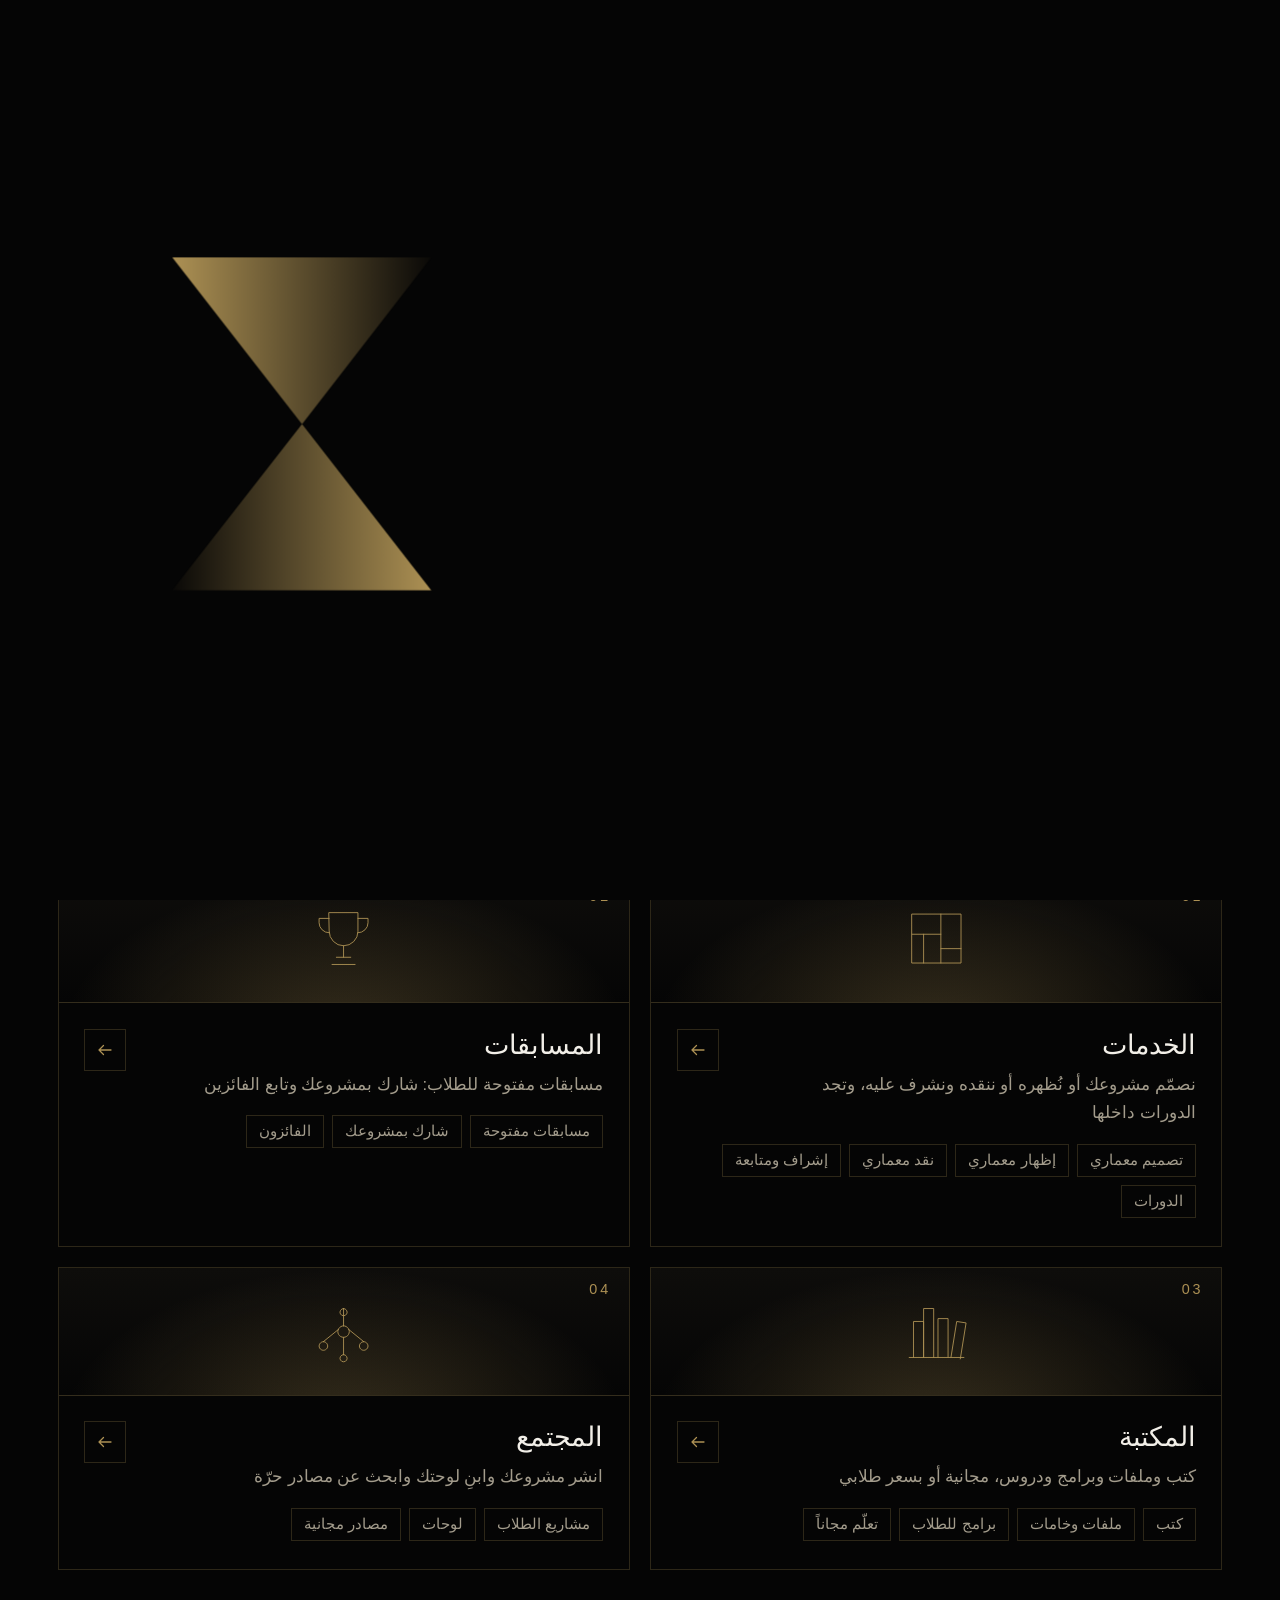
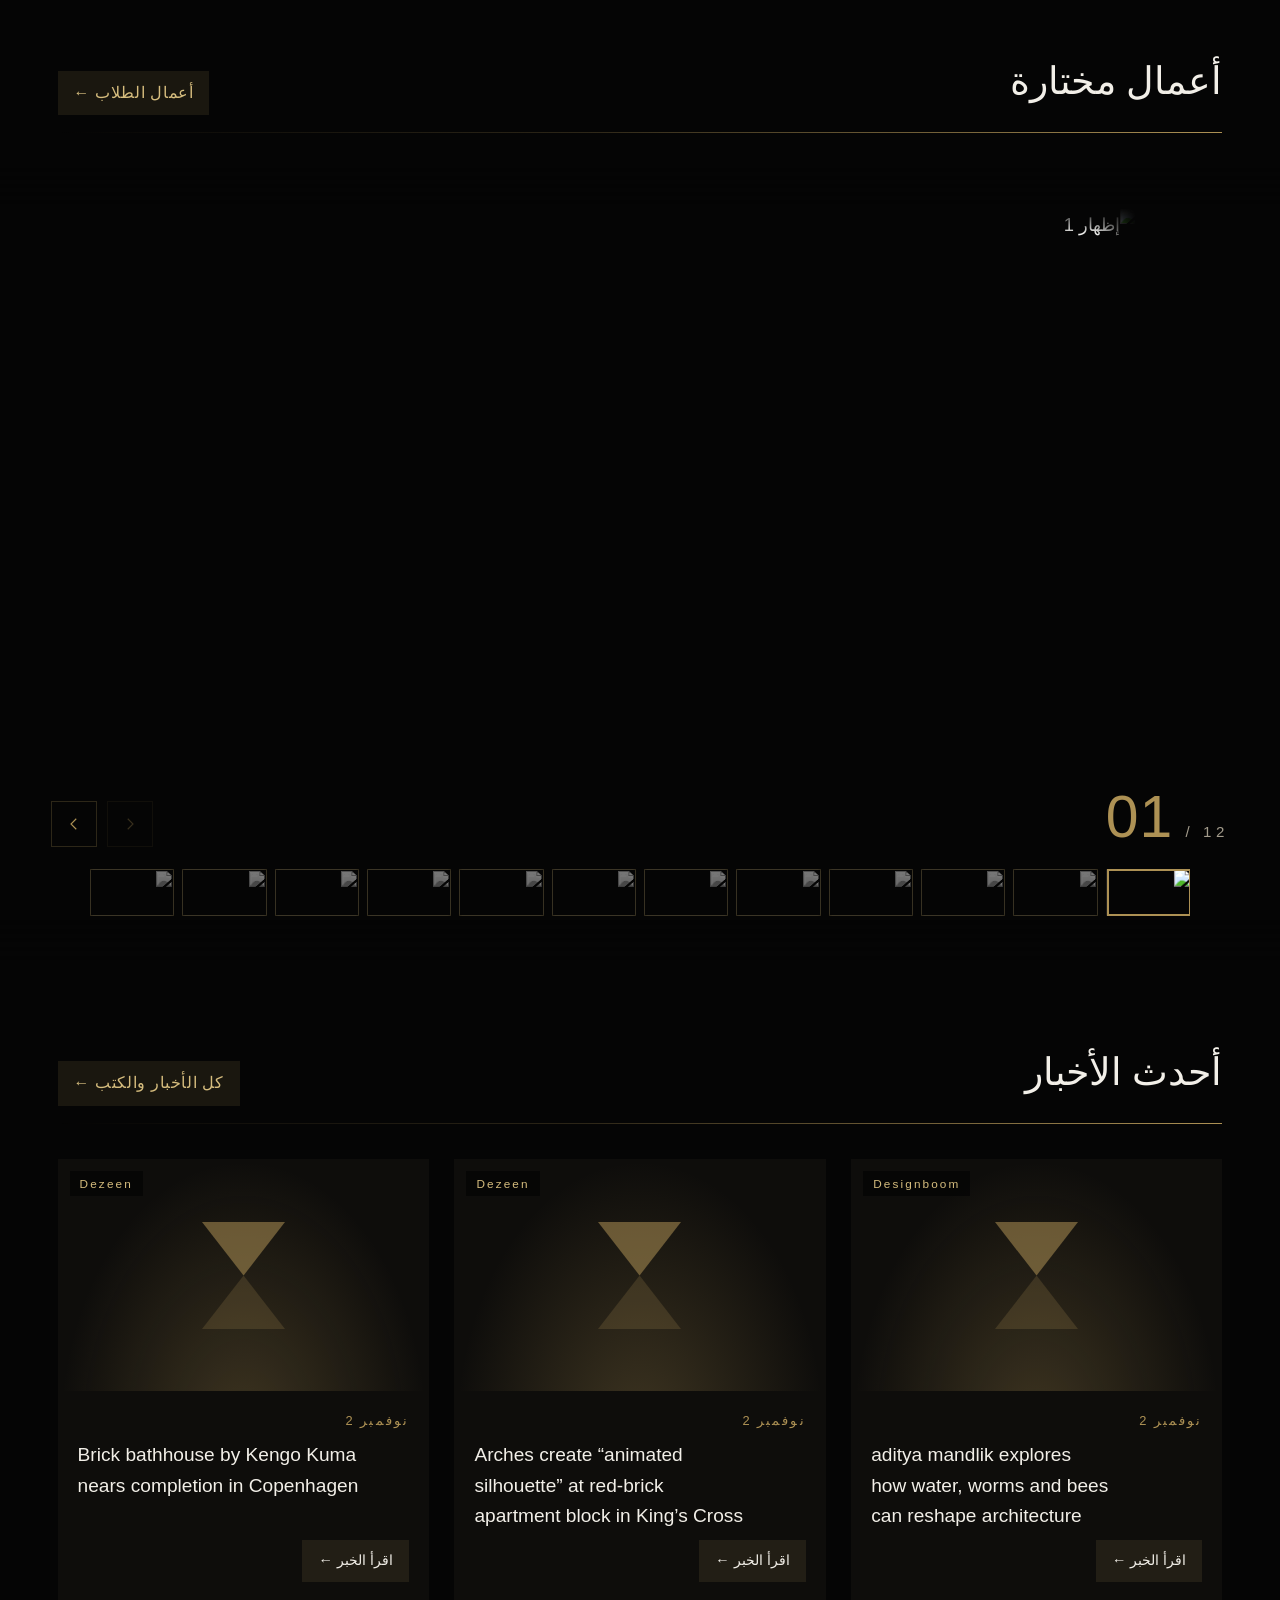
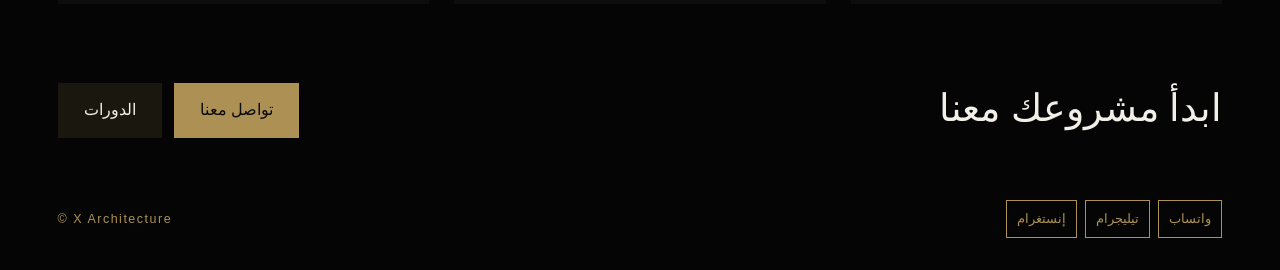
==== commit dc7886ef: "Raise ?v= on assistant.js, assistant.css and assistant3d.js so returning visitors get the new figure" ====
--- a/index.html
+++ b/index.html
@@ -1091,7 +1091,7 @@
 @media(max-width:900px){.ix{grid-template-columns:1fr}}
 </style>
 <link rel="stylesheet" href="motion.css?v=13">
-<link rel="stylesheet" href="assistant.css?v=1">
+<link rel="stylesheet" href="assistant.css?v=2">
 </head>
 <body>
 <div id="glow" aria-hidden="true"></div>
@@ -2565,7 +2565,7 @@
 </script>
 <script src="motion.js?v=12" defer></script>
 <script src="assistant-core.js?v=1" defer></script>
-<script src="assistant.js?v=1" defer></script>
+<script src="assistant.js?v=2" defer></script>
 <script>/* pause the endless hero loops while the hero is off screen (nobody sees them) */(function(){var h=document.querySelector(".hero");if(!h||!window.IntersectionObserver)return;new IntersectionObserver(function(es){document.documentElement.classList.toggle("hoff",!es[es.length-1].isIntersecting)}).observe(h)})()</script>
 </body>
 </html>
--- a/assistant.css
+++ b/assistant.css
@@ -13,40 +13,49 @@
 .xas-b:hover{transform:translateY(-2px)}
 .xas.mv .xas-b{cursor:grabbing;transform:scale(1.07);transition:none}
 .xas.mv .xas-p,.xas.mv .xas-tip{transition:none}
+.xas.mvp{cursor:grabbing}
 
 .xc-disc{fill:var(--bg2);transition:fill .25s}
 .xas-b:hover .xc-disc,.xas.on .xc-disc{fill:var(--bg3)}
 .xc-ring{fill:none;stroke:var(--gold);stroke-width:1.6}
 .xc-shirt{fill:var(--gold)}
-.xc-mark{fill:var(--ong)}
-.xc-skin{fill:#e8c6a0}
-.xc-skin2{fill:#d3a77c}
-.xc-hair{fill:#2a1f16;stroke:var(--gold2);stroke-width:.9;stroke-linejoin:round}
-.xc-ink{fill:#2a1f16}
-.xc-brow{fill:none;stroke:#2a1f16;stroke-width:1.4;stroke-linecap:round}
-.xc-glass{fill:none;stroke:var(--gold2);stroke-width:1.6}
-.xc-gold{fill:var(--gold)}
-.xc-cheek{fill:rgba(var(--gr),.3)}
-.xc-smile{fill:none;stroke:#2a1f16;stroke-width:1.9;stroke-linecap:round}
-.xc-o{fill:#2a1f16;visibility:hidden;transform-box:fill-box;transform-origin:center}
-.xc-eyes{transform-box:fill-box;transform-origin:center;animation:xcblink 5.5s infinite}
+.xc-shirt2{fill:var(--gold2)}
+.xc-neck{fill:#2a2620}
+.xc-scr{fill:#050505;stroke:var(--gold);stroke-width:1.2}
+.xc-xm{fill:var(--gold2);fill:color-mix(in srgb,var(--gold) 66%,#fff)}
+.xc-hair{fill:#4a3322;stroke:var(--gold2);stroke-width:.9;stroke-linejoin:round}
+.xc-gold{fill:var(--gold2)}
+.xc-hand{fill:#e3d6bb}
+.xc-x{transform-box:fill-box;transform-origin:center;animation:xcblink 5.5s infinite}
 .xc-body{animation:xcbob 4.2s ease-in-out infinite}
 .xc-arm{transform-origin:80px 92px;transition:opacity .25s}
 .xc-under{fill:none;stroke:var(--bg2);stroke-width:14;stroke-linecap:round}
 .xc-sleeve{fill:none;stroke:var(--gold);stroke-width:10.5;stroke-linecap:round}
 .xas.on .xc-arm{opacity:0}
 .xas.wave .xc-arm{animation:xcwave .75s ease-in-out 3}
-.xas.talk .xc-s{opacity:0}
-.xas.talk .xc-o{visibility:visible;animation:xctalk .26s ease-in-out infinite alternate}
+/* the X opens up while the figure talks */
+.xas.talk .xc-x{animation:xctalk .28s ease-in-out infinite alternate}
 @keyframes xcwave{0%,100%{transform:rotate(0)}25%{transform:rotate(-17deg)}75%{transform:rotate(15deg)}}
 @keyframes xcblink{0%,94%,100%{transform:scaleY(1)}96.5%{transform:scaleY(.1)}}
 @keyframes xcbob{0%,100%{transform:translateY(0)}50%{transform:translateY(-1.3px)}}
-@keyframes xctalk{from{transform:scaleY(.25)}to{transform:scaleY(1)}}
+@keyframes xctalk{from{transform:scale(.94)}to{transform:scale(1.12)}}
+
+/* the 3D figure (assistant3d.js): a tall transparent canvas instead of the round icon; .pend hides the icon until the 3D figure (or the flat fallback) is ready */
+.xas.pend .xas-b{visibility:hidden}
+.xas.x3 .xas-b{width:136px;height:196px;border-radius:26px}
+.xas-b canvas.xas-3d{display:block;width:100%;height:100%;pointer-events:none}
+.xas.x3 .xas-b:hover{transform:translateY(-3px)}
+.xas.x3.mv .xas-b{transform:scale(1.04)}
+.xas-av img{display:block;width:100%;height:100%;border-radius:50%;background:var(--bg2);box-shadow:0 0 0 1.5px var(--gold)}
+.xas-ch img.xc3{flex:none;width:56px;height:80px;object-fit:contain}
 
 /* the greeting bubble next to the figure */
 .xas-tip{position:fixed;z-index:80;display:flex;flex-direction:column;gap:10px;padding:12px 12px 12px 14px;background:var(--bg2);color:var(--ink);border:1px solid var(--gold);
   box-shadow:0 14px 40px rgba(0,0,0,.35);font-size:.9rem;line-height:1.6;animation:xasin .35s ease both}
 .xas-tip[dir=rtl]{padding:12px 14px 12px 12px}
+.xas-tip::before{content:'';position:absolute;display:none;top:calc(var(--ty,24px) - 6px);width:12px;height:12px;background:var(--bg2);transform:rotate(45deg)}
+.xas-tip[data-s=r]::before{display:block;left:-7px;border-left:1px solid var(--gold);border-bottom:1px solid var(--gold)}
+.xas-tip[data-s=l]::before{display:block;right:-7px;border-right:1px solid var(--gold);border-top:1px solid var(--gold)}
 .xas-tb{display:flex;align-items:flex-start;gap:8px}
 .xas-tb span{flex:1;padding-block:3px;font-weight:400}
 .xas-tx{flex:none;width:26px;height:26px;padding:0;display:flex;align-items:center;justify-content:center;background:none;border:0;color:var(--soft)}
@@ -63,7 +72,8 @@
 
 .xas-h{flex:none;display:flex;align-items:center;gap:10px;padding:10px 10px 10px 14px;background:var(--bg3);border-bottom:1px solid var(--line);cursor:grab;touch-action:none;user-select:none;-webkit-user-select:none}
 .xas-p[dir=rtl] .xas-h{padding:10px 14px 10px 10px}
-.xas.mv .xas-h{cursor:grabbing}
+.xas.mvp .xas-h{cursor:grabbing}
+.xas.mvp .xas-p{user-select:none;-webkit-user-select:none}
 .xas-av{flex:none;width:46px;height:46px;display:block}
 .xas-av .xc{width:100%;height:100%;display:block}
 .xas-t{flex:1;min-width:0;display:flex;flex-direction:column;gap:2px}
@@ -74,7 +84,8 @@
 .xas-i:hover{color:var(--gold)}
 .xas-i:focus-visible,.xas-tx:focus-visible,.xas-c:focus-visible,.xas-l:focus-visible,.xas-f button:focus-visible{outline:2px solid var(--gold2);outline-offset:-2px}
 
-.xas-pk{flex:none;padding:12px 14px 14px;background:var(--bg2);border-bottom:1px solid var(--line)}
+.xas-pk{position:absolute;z-index:4;inset-inline:0;top:66px;padding:12px 14px 14px;background:var(--bg2);border-bottom:1px solid var(--gold);box-shadow:0 18px 36px rgba(0,0,0,.35);animation:xasin .2s ease both}
+html[data-theme=light] .xas-pk{box-shadow:0 18px 30px rgba(60,48,20,.18)}
 .xas-pl{display:block;margin-bottom:10px;font-size:.78rem;color:var(--soft)}
 .xas-po{display:flex;gap:10px}
 .xas-ch{flex:1;display:flex;align-items:center;gap:10px;padding:8px 12px;background:none;border:1px solid var(--line);color:var(--soft);font-size:.86rem;transition:border-color .2s,color .2s,background-color .2s}
@@ -82,11 +93,23 @@
 .xas-ch:hover{border-color:var(--gold);color:var(--gold2)}
 .xas-ch[aria-pressed=true]{border-color:var(--gold);color:var(--ink);background:rgba(var(--gr),.12)}
 .xas-ch:focus-visible{outline:2px solid var(--gold2);outline-offset:-2px}
-.xas-m{flex:1;min-height:0;overflow-y:auto;overscroll-behavior:contain;padding:14px;display:flex;flex-direction:column;gap:10px;scrollbar-width:thin;scrollbar-color:var(--gold) transparent}
+.xas-sz{display:flex;align-items:center;gap:8px;margin-top:12px}
+.xas-sz .xas-pl{flex:1;margin:0}
+.xas-zb{flex:none;width:36px;height:32px;padding:0;display:flex;align-items:center;justify-content:center;background:none;border:1px solid var(--line);color:var(--soft);font-size:1.1rem;line-height:1;transition:border-color .2s,color .2s}
+.xas-zb:hover:not(:disabled){border-color:var(--gold);color:var(--gold2)}
+.xas-zb:disabled{opacity:.35;cursor:default}
+.xas-zb:focus-visible{outline:2px solid var(--gold2);outline-offset:-2px}
+.xas-m{position:relative;flex:1;min-height:0;overflow-y:auto;overscroll-behavior:contain;padding:14px;display:flex;flex-direction:column;gap:10px;scrollbar-width:thin;scrollbar-color:var(--gold) transparent}
 .xas-m:focus-visible{outline:2px solid var(--gold2);outline-offset:-2px}
 .xas-g{max-width:90%;padding:10px 13px;font-size:.9rem;line-height:1.75;animation:xasin .22s ease both}
 .xas-g p{margin:0;padding:0;max-width:none;color:inherit;font-size:inherit;font-weight:300;white-space:pre-line;overflow-wrap:anywhere;text-align:start}
 .xas-g.me p{font-weight:400}
+.xas-g.bot{max-width:96%}
+.xas-g p+p,.xas-g p+.xas-ul,.xas-g .xas-ul+p{margin-top:9px}
+.xas-g p.xas-hd{font-weight:700;color:var(--gold2)}
+.xas-ul{margin:0;padding:0;list-style:none;display:flex;flex-direction:column;gap:8px}
+.xas-ul li{position:relative;margin:0;padding:0;padding-inline-start:17px;font-weight:300;overflow-wrap:anywhere;color:inherit}
+.xas-ul li::before{content:'';position:absolute;inset-inline-start:2px;top:.86em;width:6px;height:6px;background:var(--gold);transform:rotate(45deg)}
 .xas-g.bot{align-self:flex-start;background:var(--bg2);border:1px solid var(--line);border-inline-start:2px solid var(--gold)}
 .xas-g.me{align-self:flex-end;background:var(--gold);color:var(--ong)}
 .xas-r{display:flex;flex-wrap:wrap;gap:6px;margin-top:10px}
@@ -97,7 +120,9 @@
 .xas-d i:nth-child(2){animation-delay:.15s}.xas-d i:nth-child(3){animation-delay:.3s}
 @keyframes xasdot{0%,100%{opacity:.3;transform:translateY(0)}50%{opacity:1;transform:translateY(-3px)}}
 
-.xas-q{flex:none;display:flex;flex-wrap:wrap;gap:6px;padding:0 14px 10px;max-height:92px;overflow-y:auto}
+.xas-q{flex:none;display:flex;flex-wrap:nowrap;gap:6px;padding:2px 14px 10px;overflow-x:auto;overflow-y:hidden;scrollbar-width:none;-webkit-overflow-scrolling:touch}
+.xas-q::-webkit-scrollbar{display:none}
+.xas-q .xas-c{flex:none;white-space:nowrap}
 .xas-c{padding:6px 11px;background:none;border:1px solid var(--line);color:var(--soft);font-size:.78rem;line-height:1.5;transition:border-color .2s,color .2s}
 .xas-c:hover{border-color:var(--gold);color:var(--gold2)}
 
@@ -111,12 +136,23 @@
 .xas-f button:hover{background:var(--gold);color:var(--ong)}
 .xas-n{flex:none;margin:0;padding:6px 14px 9px;font-size:.68rem;line-height:1.5;color:var(--soft);text-align:center;background:var(--bg2)}
 
+/* the chat's resize grip: the bottom corner on the side away from the figure */
+.xas-rz{position:absolute;z-index:3;bottom:0;right:0;width:24px;height:24px;padding:0;display:flex;align-items:flex-end;justify-content:flex-end;background:none;border:0;color:var(--soft);opacity:.75;cursor:nwse-resize;touch-action:none;transition:color .2s,opacity .2s}
+.xas-rz svg{width:16px;height:16px;margin:0 2px 2px 0}
+.xas-rz:hover,.xas-rz:focus-visible{color:var(--gold);opacity:1}
+.xas-rz:focus-visible{outline:2px solid var(--gold2);outline-offset:-2px}
+.xas-p[data-s=l] .xas-rz{right:auto;left:0;cursor:nesw-resize}
+.xas-p[data-s=l] .xas-rz svg{transform:scaleX(-1);margin:0 0 2px 2px}
+.xas-p[data-s=v] .xas-rz{display:none}
+
 @media(max-width:700px){
+  .xas-rz{display:none}
   .xas-b{width:72px;height:72px}
+  .xas.x3 .xas-b{width:100px;height:146px}
   .xas-g{max-width:94%}
 }
 @media(prefers-reduced-motion:reduce){
-  .xas-b,.xas-p,.xas-tip,.xas-g,.xc-body,.xc-eyes,.xc-arm,.xc-o{animation:none!important;transition:none!important}
+  .xas-b,.xas-p,.xas-tip,.xas-g,.xas-pk,.xc-body,.xc-x,.xc-arm{animation:none!important;transition:none!important}
   .xas-d i{animation:none;opacity:.7}
 }
 @media print{.xas{display:none!important}}
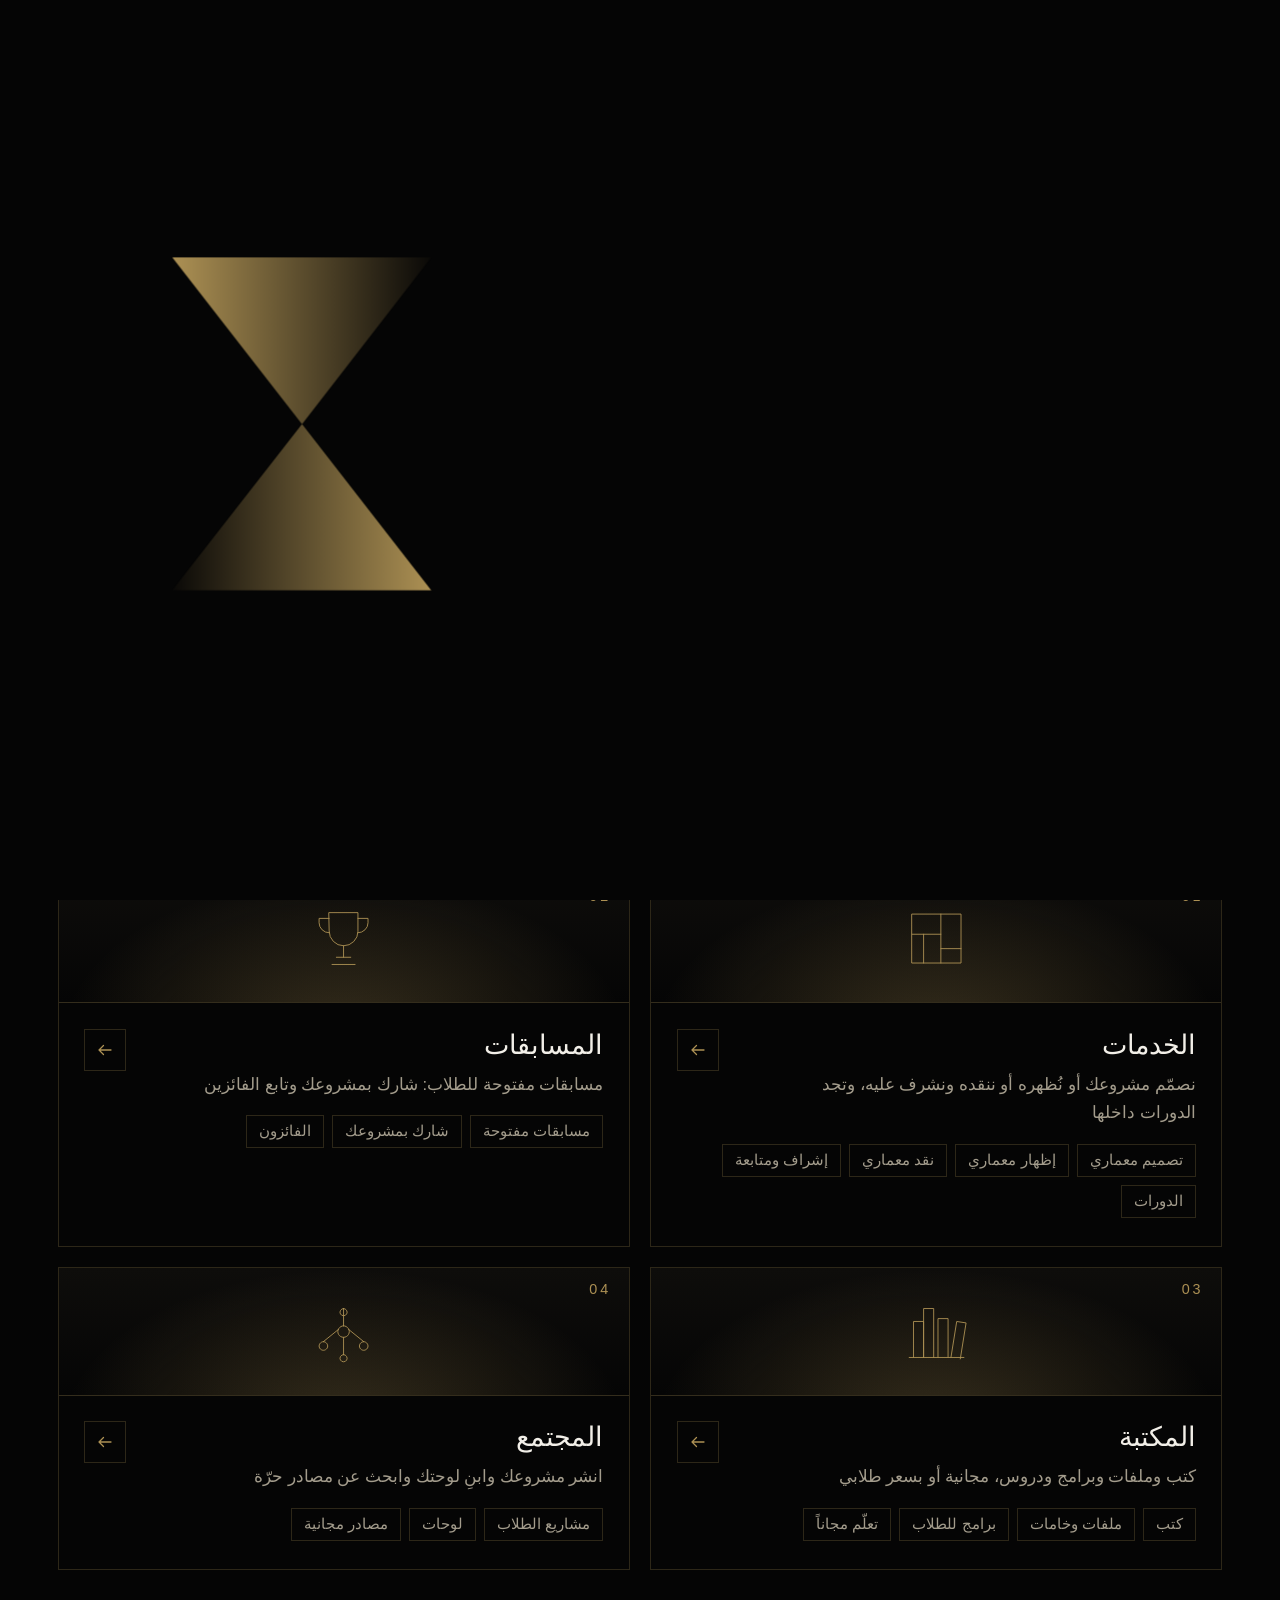
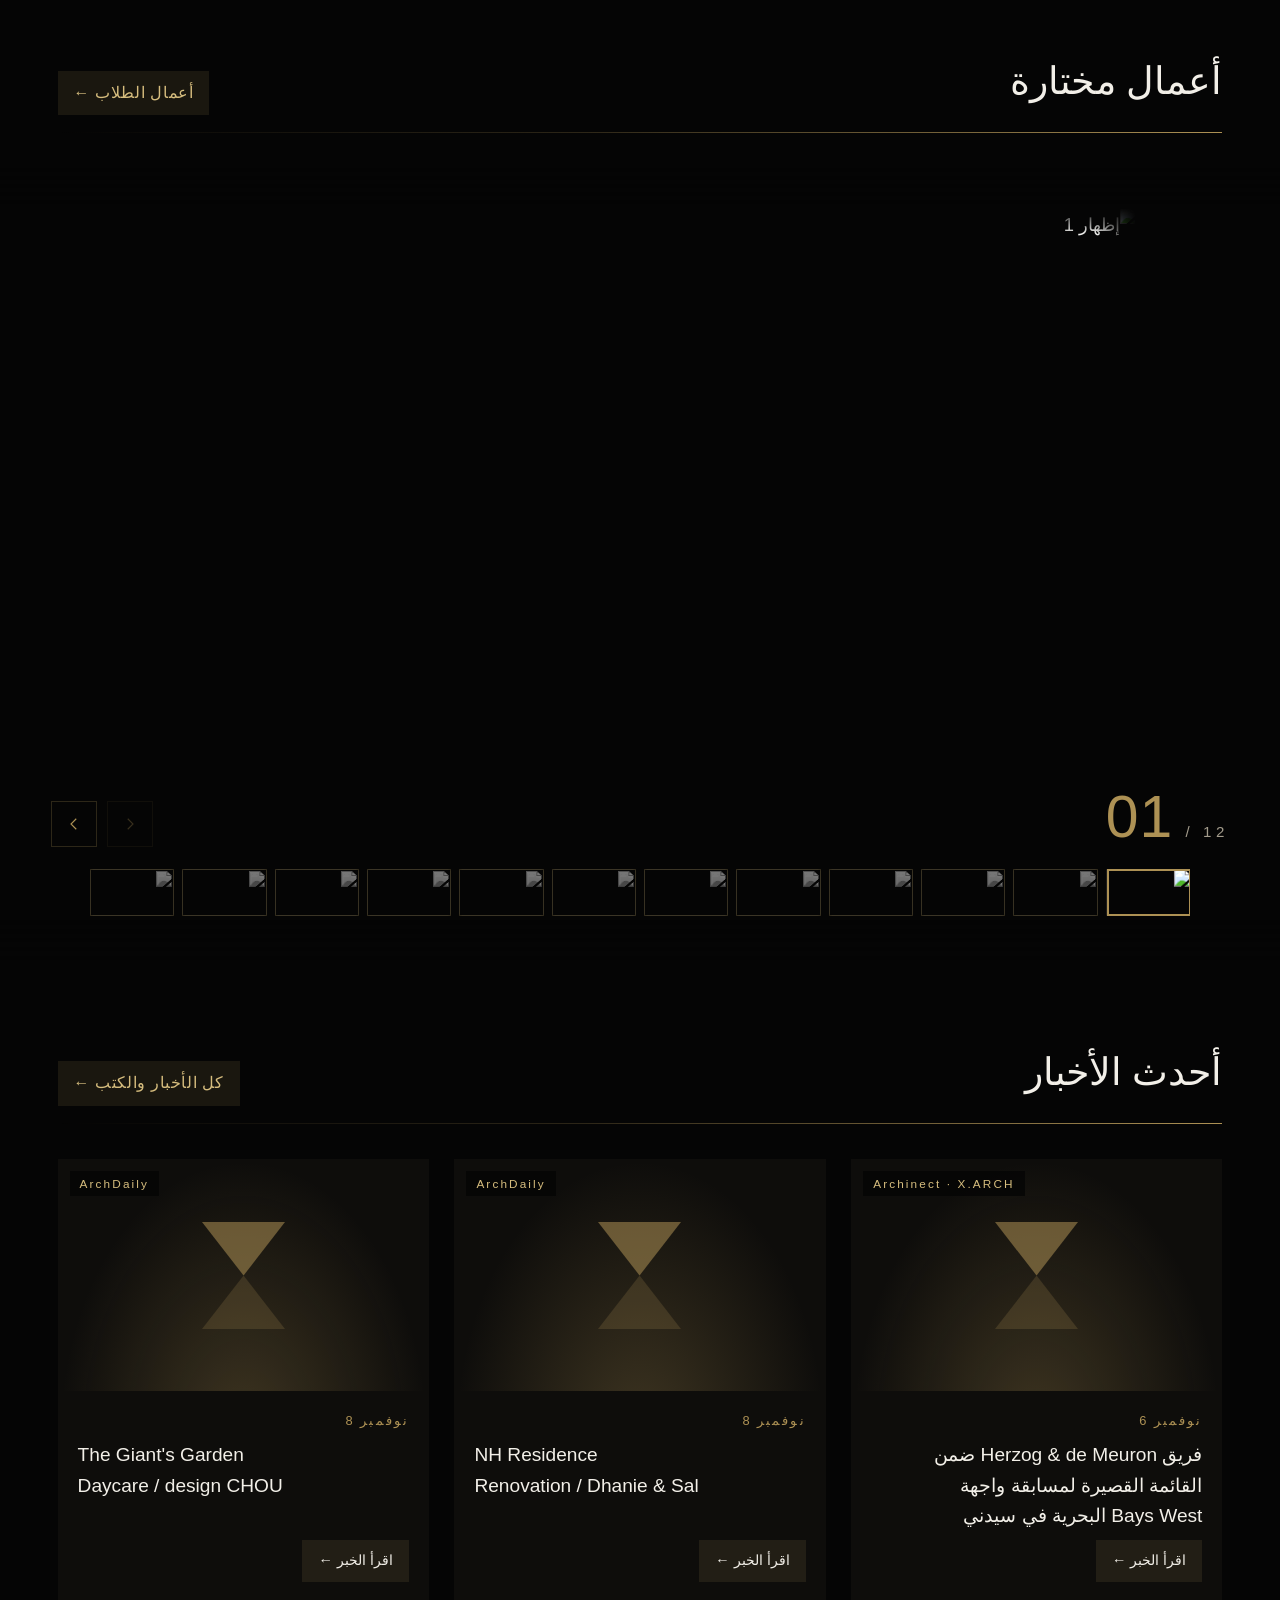
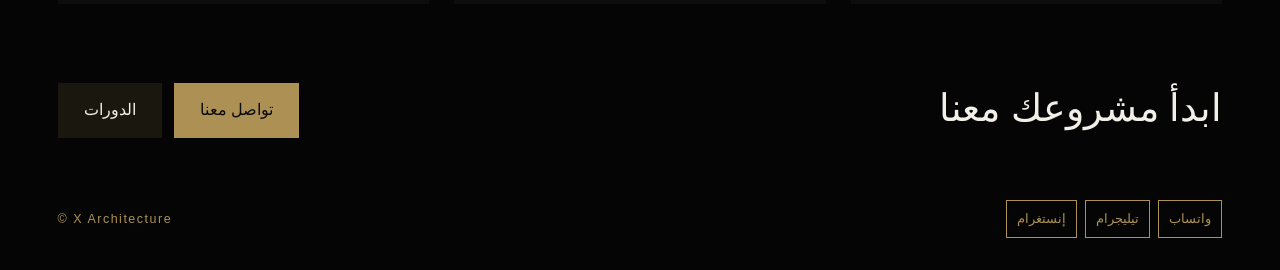
==== commit c067122a: "Courses: show the approximate US dollar price beside each Iraqi dinar price Computed at 1 USD = 1,65" ====
--- a/index.html
+++ b/index.html
@@ -394,7 +394,9 @@
 .cpt .rl,.cpt .pc{background:var(--bg2)}
 .cpt .rl{font-weight:500;font-size:.98rem;display:flex;align-items:center}
 .cpt .pc small{display:none;color:var(--soft);font-size:.74rem;margin-bottom:4px}
-.pv{display:inline-flex;align-items:baseline;gap:8px}
+.pv{display:inline-flex;align-items:baseline;flex-wrap:wrap;gap:4px 8px}
+.pv .usd{flex-basis:100%;font-size:.8rem;color:var(--soft);direction:ltr;unicode-bidi:isolate;text-align:left;letter-spacing:.02em}
+html[dir=rtl] .pv .usd{text-align:right}
 .pv i{font-style:normal;font-size:clamp(1.7rem,3vw,2.3rem);color:var(--gold);direction:ltr;font-weight:500;line-height:1}
 .pv u{text-decoration:none;font-size:.78rem;color:var(--soft)}
 .cof{display:grid;grid-template-columns:150px 1fr auto;gap:18px;align-items:center;background:var(--bg2);padding:20px 24px;margin-bottom:10px}
@@ -469,6 +471,7 @@
 .rrq small{font-size:.76rem;color:var(--soft)}
 .rrq .pv i{font-size:1.4rem}
 .rrq .pv u{font-size:.7rem}
+.rrq .pv .usd{font-size:.7rem}
 .rrq p{margin:0;font-size:.8rem;line-height:1.6;color:var(--soft)}
 .rrb{display:flex;align-items:center;justify-content:space-between;font-size:.8rem;color:var(--gold2);padding-top:14px;border-top:1px solid var(--line)}
 .rrb svg{width:16px;height:16px;fill:none;stroke:currentColor;stroke-width:1.6;stroke-linecap:round;stroke-linejoin:round;transition:translate .3s}
@@ -1091,7 +1094,7 @@
 @media(max-width:900px){.ix{grid-template-columns:1fr}}
 </style>
 <link rel="stylesheet" href="motion.css?v=13">
-<link rel="stylesheet" href="assistant.css?v=2">
+<link rel="stylesheet" href="assistant.css?v=3">
 </head>
 <body>
 <div id="glow" aria-hidden="true"></div>
@@ -1175,13 +1178,13 @@
 <h3 class="ch">الأسعار</h3>
 <div class="cpt">
 <span class="hh"></span><span class="hh">برامج ثلاثية الأبعاد</span><span class="hh">برامج الإظهار المعماري</span>
-<b class="rl">الدورات التفاعلية</b><div class="pc"><small>برامج ثلاثية الأبعاد</small><span class="pv"><i>250</i><u>ألف د.ع</u></span></div><div class="pc"><small>برامج الإظهار المعماري</small><span class="pv"><i>125</i><u>ألف د.ع</u></span></div>
-<b class="rl">الدورات المسجّلة</b><div class="pc"><small>برامج ثلاثية الأبعاد</small><span class="pv"><i>175</i><u>ألف د.ع</u></span></div><div class="pc"><small>برامج الإظهار المعماري</small><span class="pv"><i>85</i><u>ألف د.ع</u></span></div>
+<b class="rl">الدورات التفاعلية</b><div class="pc"><small>برامج ثلاثية الأبعاد</small><span class="pv"><i>250</i><u>ألف د.ع</u><data class="usd" value="150">≈ $150</data></span></div><div class="pc"><small>برامج الإظهار المعماري</small><span class="pv"><i>125</i><u>ألف د.ع</u><data class="usd" value="75">≈ $75</data></span></div>
+<b class="rl">الدورات المسجّلة</b><div class="pc"><small>برامج ثلاثية الأبعاد</small><span class="pv"><i>175</i><u>ألف د.ع</u><data class="usd" value="105">≈ $105</data></span></div><div class="pc"><small>برامج الإظهار المعماري</small><span class="pv"><i>85</i><u>ألف د.ع</u><data class="usd" value="50">≈ $50</data></span></div>
 </div>
 <h3 class="ch">العروض</h3>
-<div class="cof"><b>العرض الأول</b><span>برنامج ثلاثي الأبعاد + برنامج إظهار + دورة حاسوب</span><span class="pv"><i>220</i><u>ألف د.ع</u></span></div>
-<div class="cof"><b>العرض الثاني</b><span>برنامجان ثلاثيا الأبعاد + برنامجا إظهار + دورة حاسوب</span><span class="pv"><i>450</i><u>ألف د.ع</u></span></div>
-<div class="cof"><b>العرض الثالث</b><span>4 برامج ثلاثية الأبعاد + 5 برامج إظهار + دورة حاسوب</span><span class="pv"><i>750</i><u>ألف د.ع</u></span></div>
+<div class="cof"><b>العرض الأول</b><span>برنامج ثلاثي الأبعاد + برنامج إظهار + دورة حاسوب</span><span class="pv"><i>220</i><u>ألف د.ع</u><data class="usd" value="135">≈ $135</data></span></div>
+<div class="cof"><b>العرض الثاني</b><span>برنامجان ثلاثيا الأبعاد + برنامجا إظهار + دورة حاسوب</span><span class="pv"><i>450</i><u>ألف د.ع</u><data class="usd" value="275">≈ $275</data></span></div>
+<div class="cof"><b>العرض الثالث</b><span>4 برامج ثلاثية الأبعاد + 5 برامج إظهار + دورة حاسوب</span><span class="pv"><i>750</i><u>ألف د.ع</u><data class="usd" value="455">≈ $455</data></span></div>
 <p class="note cin">يشمل الاشتراك: تثبيت وتفعيل البرامج، إضافات ومكتبات جاهزة، دعم ومتابعة حتى 100 يوم بعد انتهاء الدورة، وشهادة إتمام.</p>
 </div></section>
 </div>
@@ -1866,7 +1869,7 @@
 var PIMG={};Object.keys(PXI).forEach(function(k){PIMG[k]=PXI[k].map(function(i){return['https://images.pexels.com/photos/'+i+'/pexels-photo-'+i+'.jpeg?auto=compress&cs=tinysrgb&fit=crop&w=640&h=480','']})});PIMG.revit.unshift(['pimg/revit-1.jpg','','g']);
 var pm=document.getElementById('pm'),pms=pm.querySelector('.pms'),pmc=document.getElementById('pmc'),PI=0,PF=null,LX={ar:0,en:1,tr:2,fr:3,ku:4},
 PCAT={'23':['ثنائي وثلاثي الأبعاد','2D & 3D'],'3':['ثلاثي الأبعاد','3D'],'v':['إظهار معماري','Architectural visualization'],'c':['تعليم حاسوب','Computer basics']},
-PPR={'23':[250,175],'3':[250,175],'v':[125,85]},PLT={unreal:1,twinmotion:1},
+PPR={'23':[250,175],'3':[250,175],'v':[125,85]},USDR=1650,usd=function(k){return '≈ $'+Math.round(k*1000/USDR/5)*5},PLT={unreal:1,twinmotion:1},
 CSVG='<svg viewBox="0 0 32 32" aria-hidden="true"><rect x="4" y="6" width="24" height="15" rx="1"/><path d="M12 26h8M16 21v5"/></svg>';
 function pmN(n){return L==='ar'?n+' محوراً':L==='en'?n+' topics':L==='tr'?n+' konu':L==='fr'?n+' thèmes':n+' بابەت'}
 function pmr(){
@@ -1877,7 +1880,7 @@
   if(im.length)h+='<div class="pmf">'+im.map(function(a){return '<figure class="pmg'+(a[2]?' g':PCOL[s]?'':' pn')+'"'+(PCOL[s]&&!a[2]?' style="--pc:'+PCOL[s]+'"':'')+'><img src="'+esc(a[0])+'" alt="" loading="lazy" decoding="async" referrerpolicy="no-referrer" draggable="false"></figure>'}).join('')+'</div>';
   h+='</div>';
   if(cap)h+='<div class="pmv"><small>'+T('المستوى الذي ستصل إليه','The level you will reach')+'</small><p>'+esc(last)+'</p></div>';
-  h+='<div class="pmq">'+(pr?'<div><small>'+T('الدورات التفاعلية','Live courses')+'</small><span class="pv"><i>'+pr[0]+'</i><u>'+T('ألف د.ع','K IQD')+'</u></span></div><div><small>'+T('الدورات المسجّلة','Recorded courses')+'</small><span class="pv"><i>'+pr[1]+'</i><u>'+T('ألف د.ع','K IQD')+'</u></span></div>':'<p class="pmn2">'+T('تُقدَّم ضمن العروض','Included in the bundle offers')+'</p>')+'<div class="pmct"><small>'+T('تواصل للاشتراك','Contact us to enroll')+'</small><span>'+'<a class="b s" href="https://instagram.com/xstudio4arch" target="_blank" rel="noopener">'+T('إنستغرام','Instagram')+'</a>'+'<a class="b s" href="https://t.me/xstudio4arch" target="_blank" rel="noopener">'+T('تيليجرام','Telegram')+'</a>'+'<a class="b s" href="https://wa.me/xstudio4arch" target="_blank" rel="noopener">'+T('واتساب','WhatsApp')+'</a>'+'</span></div></div>';
+  h+='<div class="pmq">'+(pr?'<div><small>'+T('الدورات التفاعلية','Live courses')+'</small><span class="pv"><i>'+pr[0]+'</i><u>'+T('ألف د.ع','K IQD')+'</u><data class="usd">'+usd(pr[0])+'</data></span></div><div><small>'+T('الدورات المسجّلة','Recorded courses')+'</small><span class="pv"><i>'+pr[1]+'</i><u>'+T('ألف د.ع','K IQD')+'</u><data class="usd">'+usd(pr[1])+'</data></span></div>':'<p class="pmn2">'+T('تُقدَّم ضمن العروض','Included in the bundle offers')+'</p>')+'<div class="pmct"><small>'+T('تواصل للاشتراك','Contact us to enroll')+'</small><span>'+'<a class="b s" href="https://instagram.com/xstudio4arch" target="_blank" rel="noopener">'+T('إنستغرام','Instagram')+'</a>'+'<a class="b s" href="https://t.me/xstudio4arch" target="_blank" rel="noopener">'+T('تيليجرام','Telegram')+'</a>'+'<a class="b s" href="https://wa.me/xstudio4arch" target="_blank" rel="noopener">'+T('واتساب','WhatsApp')+'</a>'+'</span></div></div>';
   pmc.innerHTML=h;pgHv(s);
   document.getElementById('pmz').textContent=(PI+1)+' / '+PGO.length;
   Array.prototype.forEach.call(pmc.querySelectorAll('.pmg img'),function(i){i.addEventListener('error',function(){var f=i.parentNode,p=f.parentNode;p.removeChild(f);if(!p.querySelector('figure')){var b=p.parentNode;b.removeChild(p);b.classList.add('nf')}},{once:true})})
@@ -2495,7 +2498,7 @@
   ic=cm?'<svg class="p0" viewBox="0 0 32 32" aria-hidden="true"><rect x="4" y="6" width="24" height="15" rx="1"/><path d="M12 26h8M16 21v5"/></svg><svg class="p1" viewBox="0 0 32 32" aria-hidden="true"><rect x="4" y="6" width="24" height="15" rx="1"/><path d="M12 26h8M16 21v5"/></svg>':'<img class="p0" src="icons/'+s+'-g.webp" alt="" width="32" height="32" loading="lazy" decoding="async"><img class="p1" src="icons/'+s+'.webp" alt="" width="32" height="32" loading="lazy" decoding="async">';
   return '<li class="rrc'+(PLT[s]?' lt':'')+'" data-g="'+rrg(m)+'"><button type="button" class="pb" data-p="'+s+'" aria-label="'+esc(T('تفاصيل البرنامج: ','Program details: ')+nm)+'"><span class="pt">'+ic+'</span><span class="rrn"><b class="pn"><bdi>'+esc(nm)+'</bdi></b><small>'+T(ct[0],ct[1])+'</small></span></button>'+
     '<div class="rrm"><span>'+RRI.t+T('مدة الدورة '+(m.d==='7–10'?'7–10 أيام':'15–20 يوماً'),'Course length: '+m.d+' days')+'</span><span>'+RRI.l+pmN(m.i.length)+'</span></div>'+
-    '<div class="rrq">'+(pr?'<div><small>'+T('الدورات التفاعلية','Live courses')+'</small><span class="pv"><i>'+pr[0]+'</i><u>'+T('ألف د.ع','K IQD')+'</u></span></div><div><small>'+T('الدورات المسجّلة','Recorded courses')+'</small><span class="pv"><i>'+pr[1]+'</i><u>'+T('ألف د.ع','K IQD')+'</u></span></div>':'<p>'+T('تُقدَّم ضمن العروض','Included in the bundle offers')+'</p>')+'</div>'+
+    '<div class="rrq">'+(pr?'<div><small>'+T('الدورات التفاعلية','Live courses')+'</small><span class="pv"><i>'+pr[0]+'</i><u>'+T('ألف د.ع','K IQD')+'</u><data class="usd">'+usd(pr[0])+'</data></span></div><div><small>'+T('الدورات المسجّلة','Recorded courses')+'</small><span class="pv"><i>'+pr[1]+'</i><u>'+T('ألف د.ع','K IQD')+'</u><data class="usd">'+usd(pr[1])+'</data></span></div>':'<p>'+T('تُقدَّم ضمن العروض','Included in the bundle offers')+'</p>')+'</div>'+
     '<span class="rrb" aria-hidden="true"><span>'+T('عرض التفاصيل','View details')+'</span>'+RRI.a+'</span></li>';
 }
 function rrUp(){
@@ -2565,7 +2568,7 @@
 </script>
 <script src="motion.js?v=12" defer></script>
 <script src="assistant-core.js?v=1" defer></script>
-<script src="assistant.js?v=2" defer></script>
+<script src="assistant.js?v=3" defer></script>
 <script>/* pause the endless hero loops while the hero is off screen (nobody sees them) */(function(){var h=document.querySelector(".hero");if(!h||!window.IntersectionObserver)return;new IntersectionObserver(function(es){document.documentElement.classList.toggle("hoff",!es[es.length-1].isIntersecting)}).observe(h)})()</script>
 </body>
 </html>
--- a/assistant.css
+++ b/assistant.css
@@ -21,16 +21,17 @@
 .xc-shirt{fill:var(--gold)}
 .xc-shirt2{fill:var(--gold2)}
 .xc-neck{fill:#2a2620}
-.xc-scr{fill:#050505;stroke:var(--gold);stroke-width:1.2}
+.xc-scr{fill:#050505;stroke:var(--gold);stroke-width:1.4;stroke-linejoin:miter}
 .xc-xm{fill:var(--gold2);fill:color-mix(in srgb,var(--gold) 66%,#fff)}
-.xc-hair{fill:#4a3322;stroke:var(--gold2);stroke-width:.9;stroke-linejoin:round}
+.xc-hair{fill:#4a3322;stroke:var(--gold2);stroke-width:.9;stroke-linejoin:miter}
+.xc-hook{fill:none;stroke:var(--gold2);stroke-width:2.2;stroke-linejoin:miter;stroke-linecap:butt}
 .xc-gold{fill:var(--gold2)}
 .xc-hand{fill:#e3d6bb}
 .xc-x{transform-box:fill-box;transform-origin:center;animation:xcblink 5.5s infinite}
 .xc-body{animation:xcbob 4.2s ease-in-out infinite}
 .xc-arm{transform-origin:80px 92px;transition:opacity .25s}
-.xc-under{fill:none;stroke:var(--bg2);stroke-width:14;stroke-linecap:round}
-.xc-sleeve{fill:none;stroke:var(--gold);stroke-width:10.5;stroke-linecap:round}
+.xc-under{fill:none;stroke:var(--bg2);stroke-width:14;stroke-linecap:butt}
+.xc-sleeve{fill:none;stroke:var(--gold);stroke-width:10.5;stroke-linecap:butt}
 .xas.on .xc-arm{opacity:0}
 .xas.wave .xc-arm{animation:xcwave .75s ease-in-out 3}
 /* the X opens up while the figure talks */
@@ -42,7 +43,7 @@
 
 /* the 3D figure (assistant3d.js): a tall transparent canvas instead of the round icon; .pend hides the icon until the 3D figure (or the flat fallback) is ready */
 .xas.pend .xas-b{visibility:hidden}
-.xas.x3 .xas-b{width:136px;height:196px;border-radius:26px}
+.xas.x3 .xas-b{width:152px;height:230px;border-radius:26px}
 .xas-b canvas.xas-3d{display:block;width:100%;height:100%;pointer-events:none}
 .xas.x3 .xas-b:hover{transform:translateY(-3px)}
 .xas.x3.mv .xas-b{transform:scale(1.04)}
@@ -148,7 +149,7 @@
 @media(max-width:700px){
   .xas-rz{display:none}
   .xas-b{width:72px;height:72px}
-  .xas.x3 .xas-b{width:100px;height:146px}
+  .xas.x3 .xas-b{width:112px;height:170px}
   .xas-g{max-width:94%}
 }
 @media(prefers-reduced-motion:reduce){
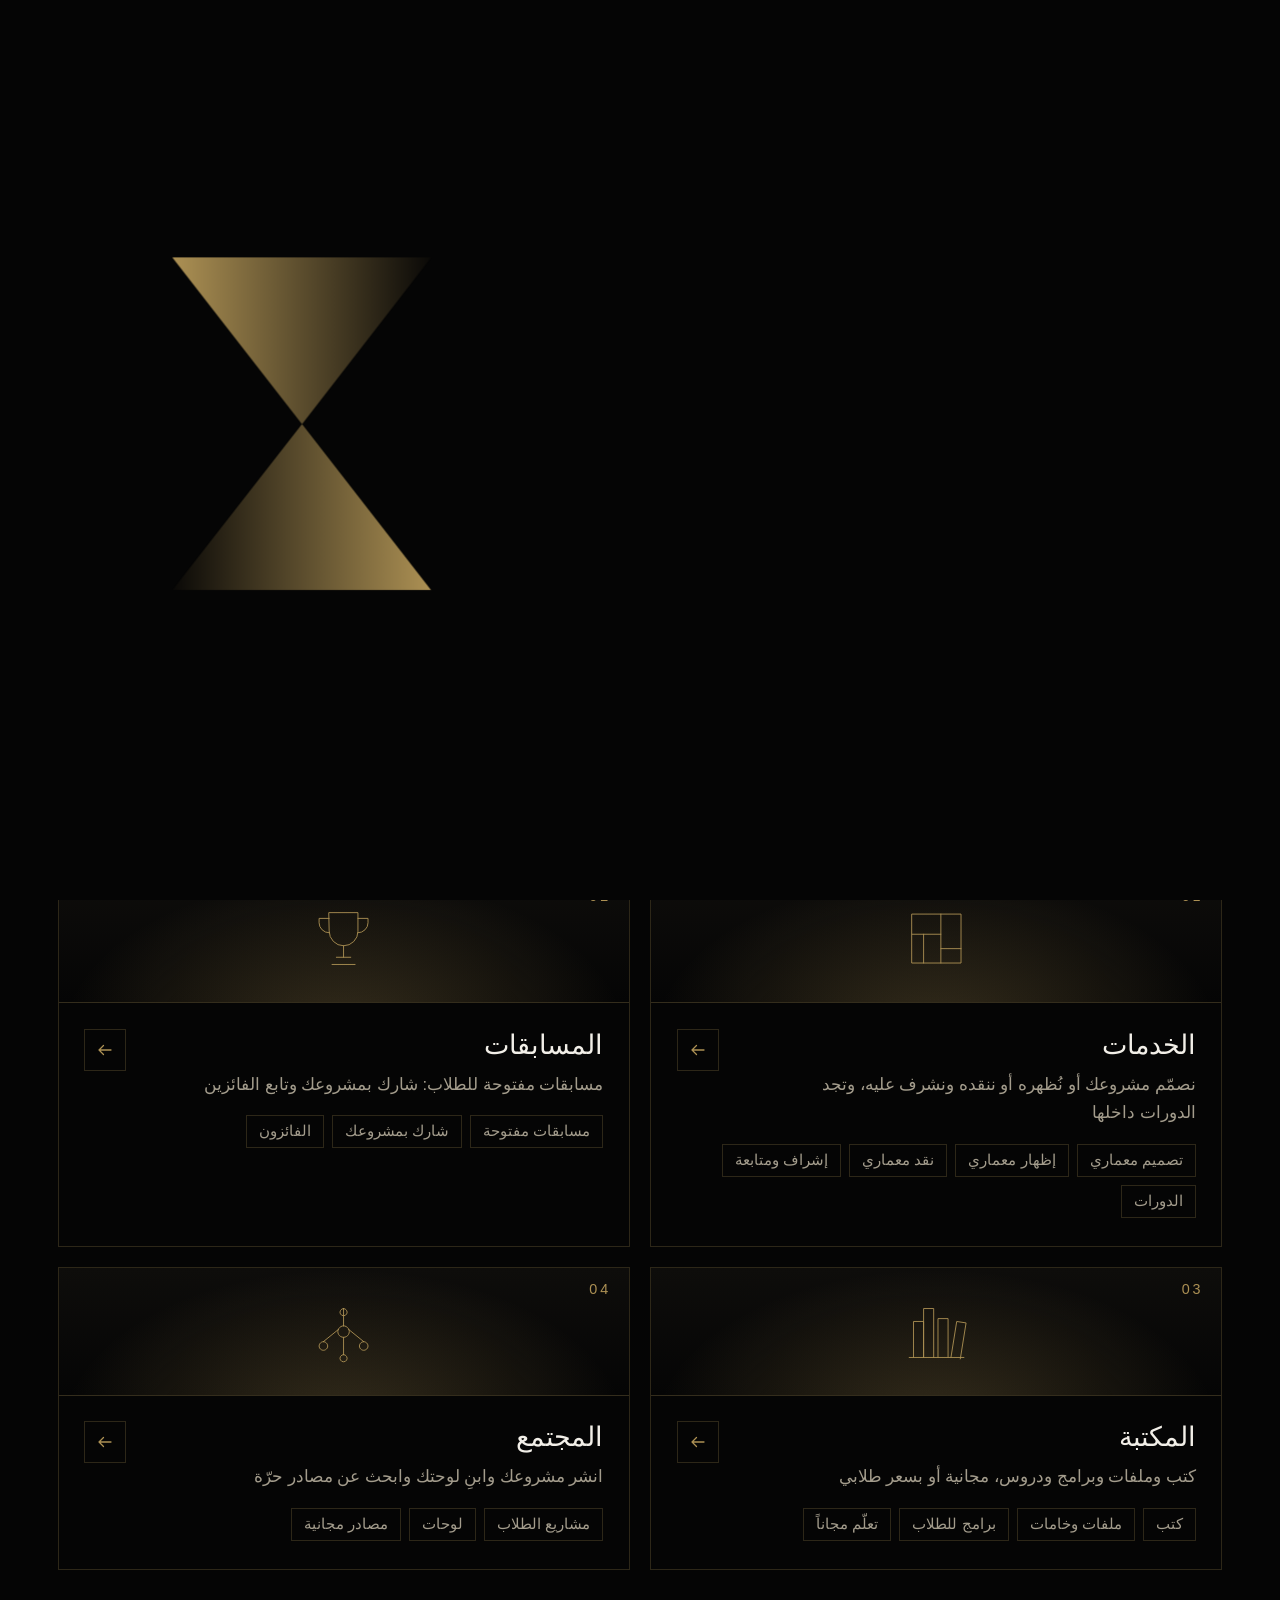
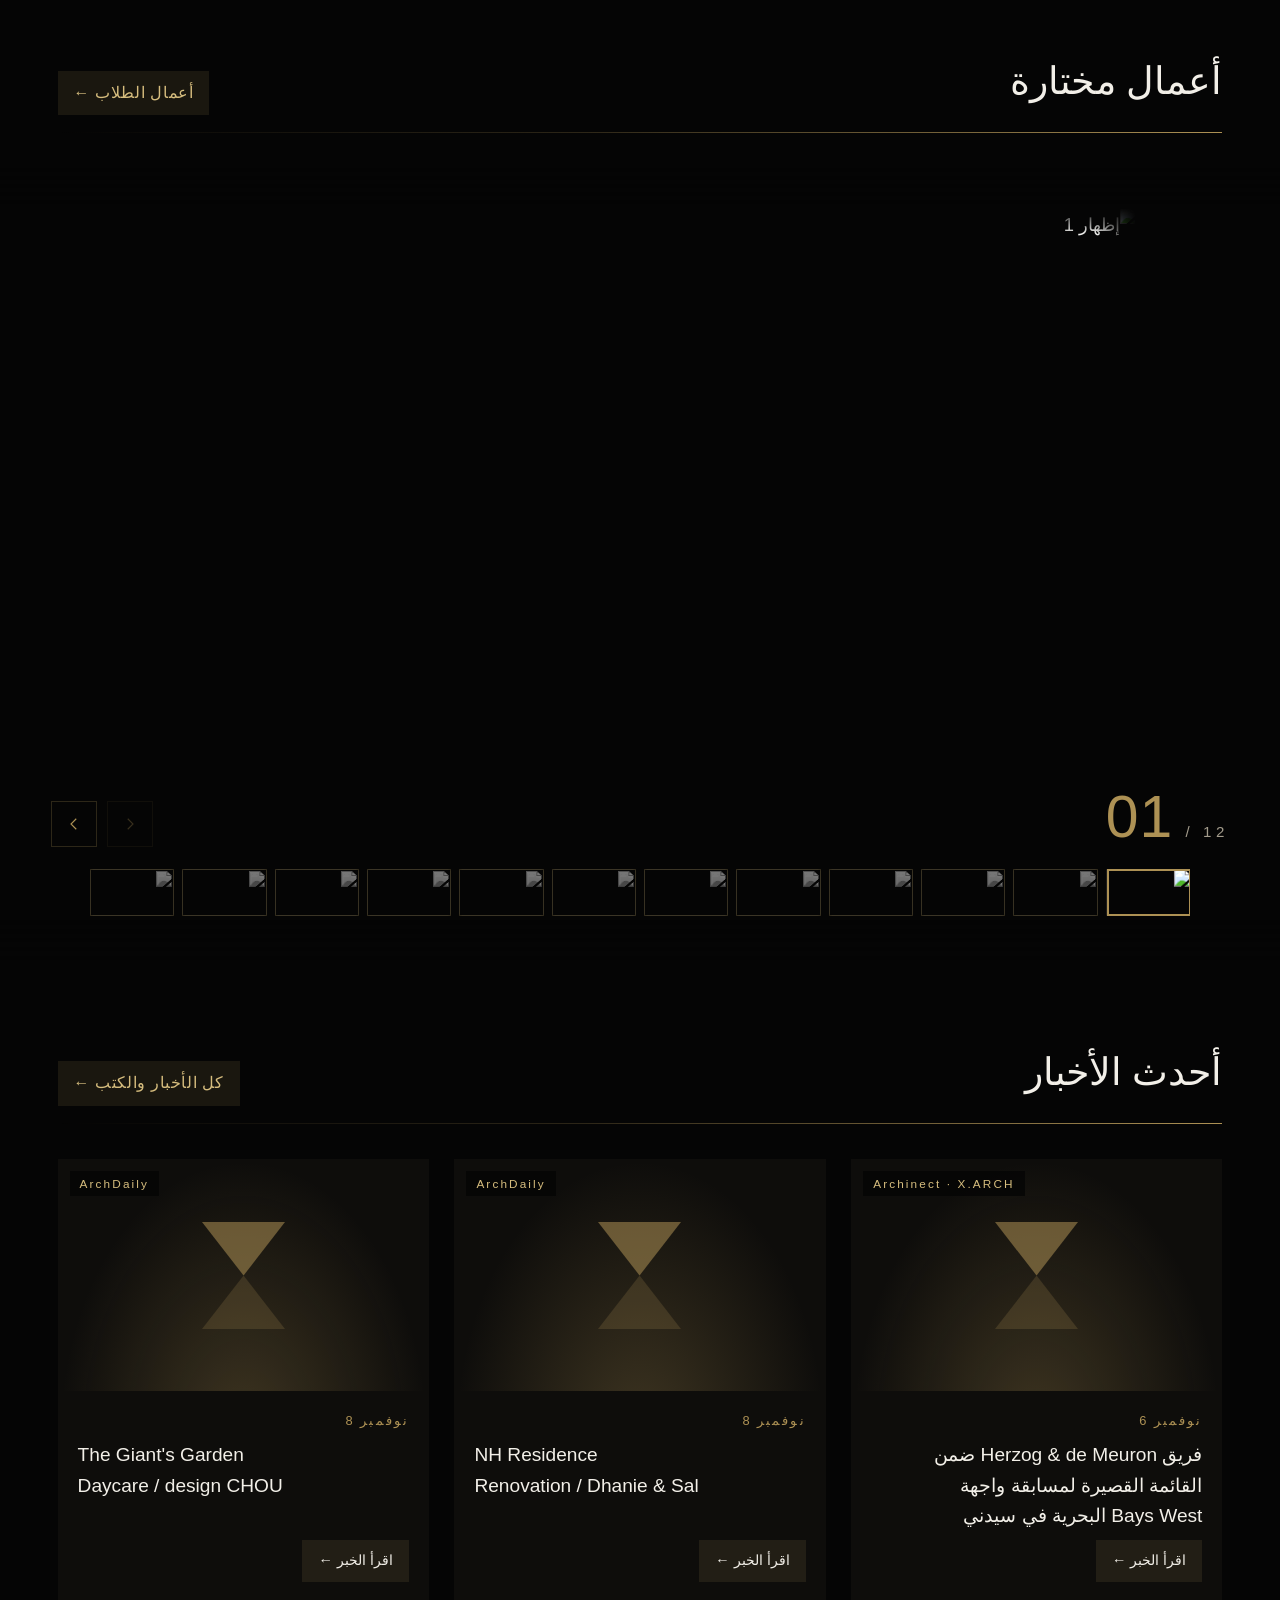
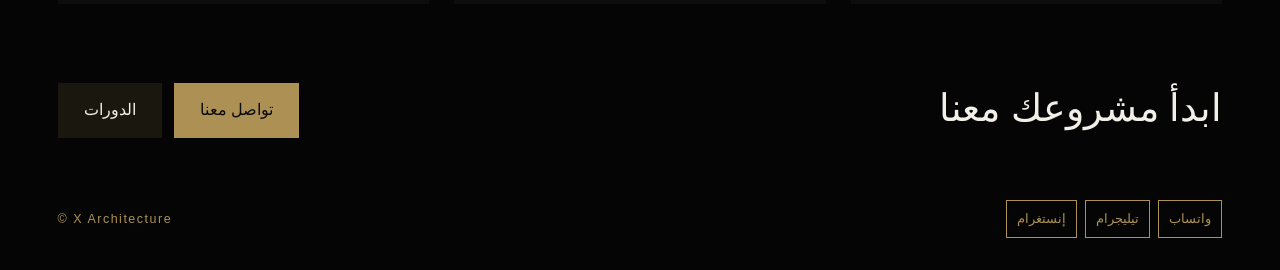
==== commit 34098301: "Raise ?v= on assistant.js and assistant-kb.json so returning visitors get the dollar prices Co-Autho" ====
--- a/index.html
+++ b/index.html
@@ -2568,7 +2568,7 @@
 </script>
 <script src="motion.js?v=12" defer></script>
 <script src="assistant-core.js?v=1" defer></script>
-<script src="assistant.js?v=3" defer></script>
+<script src="assistant.js?v=4" defer></script>
 <script>/* pause the endless hero loops while the hero is off screen (nobody sees them) */(function(){var h=document.querySelector(".hero");if(!h||!window.IntersectionObserver)return;new IntersectionObserver(function(es){document.documentElement.classList.toggle("hoff",!es[es.length-1].isIntersecting)}).observe(h)})()</script>
 </body>
 </html>
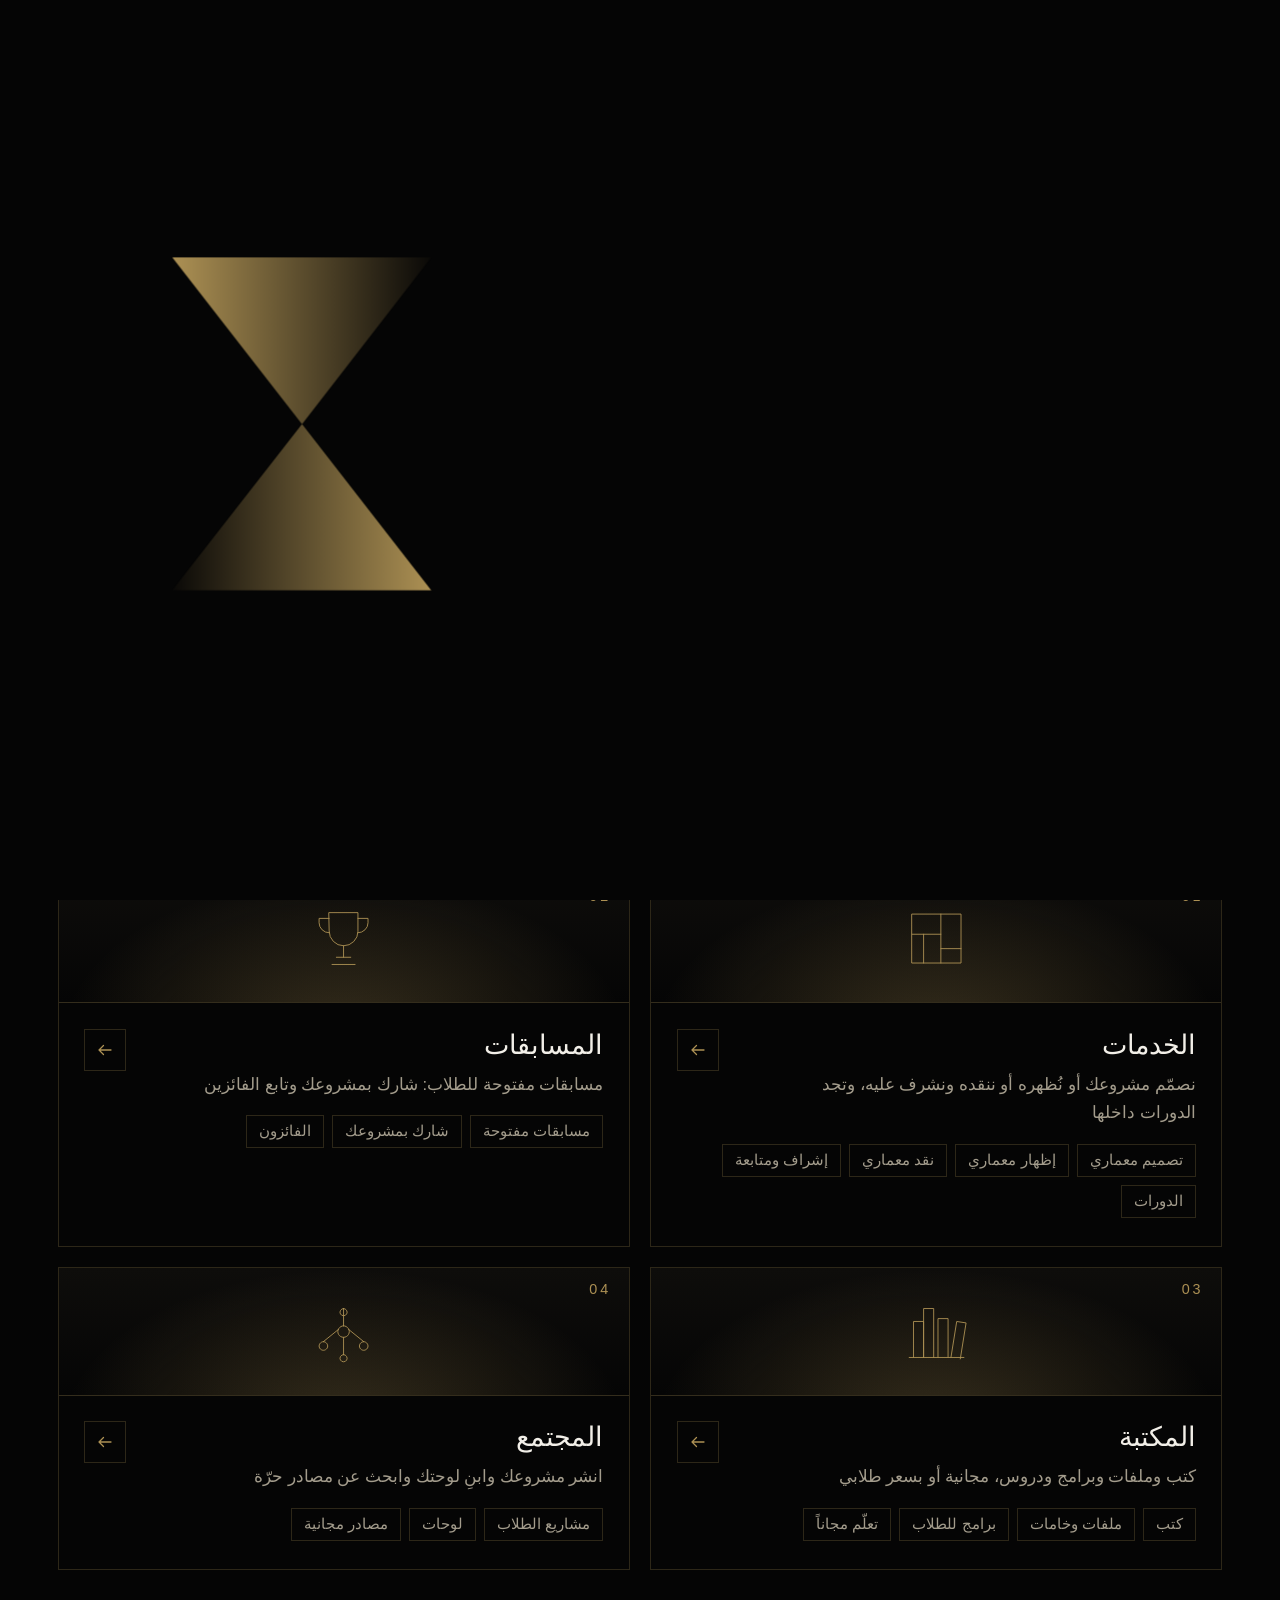
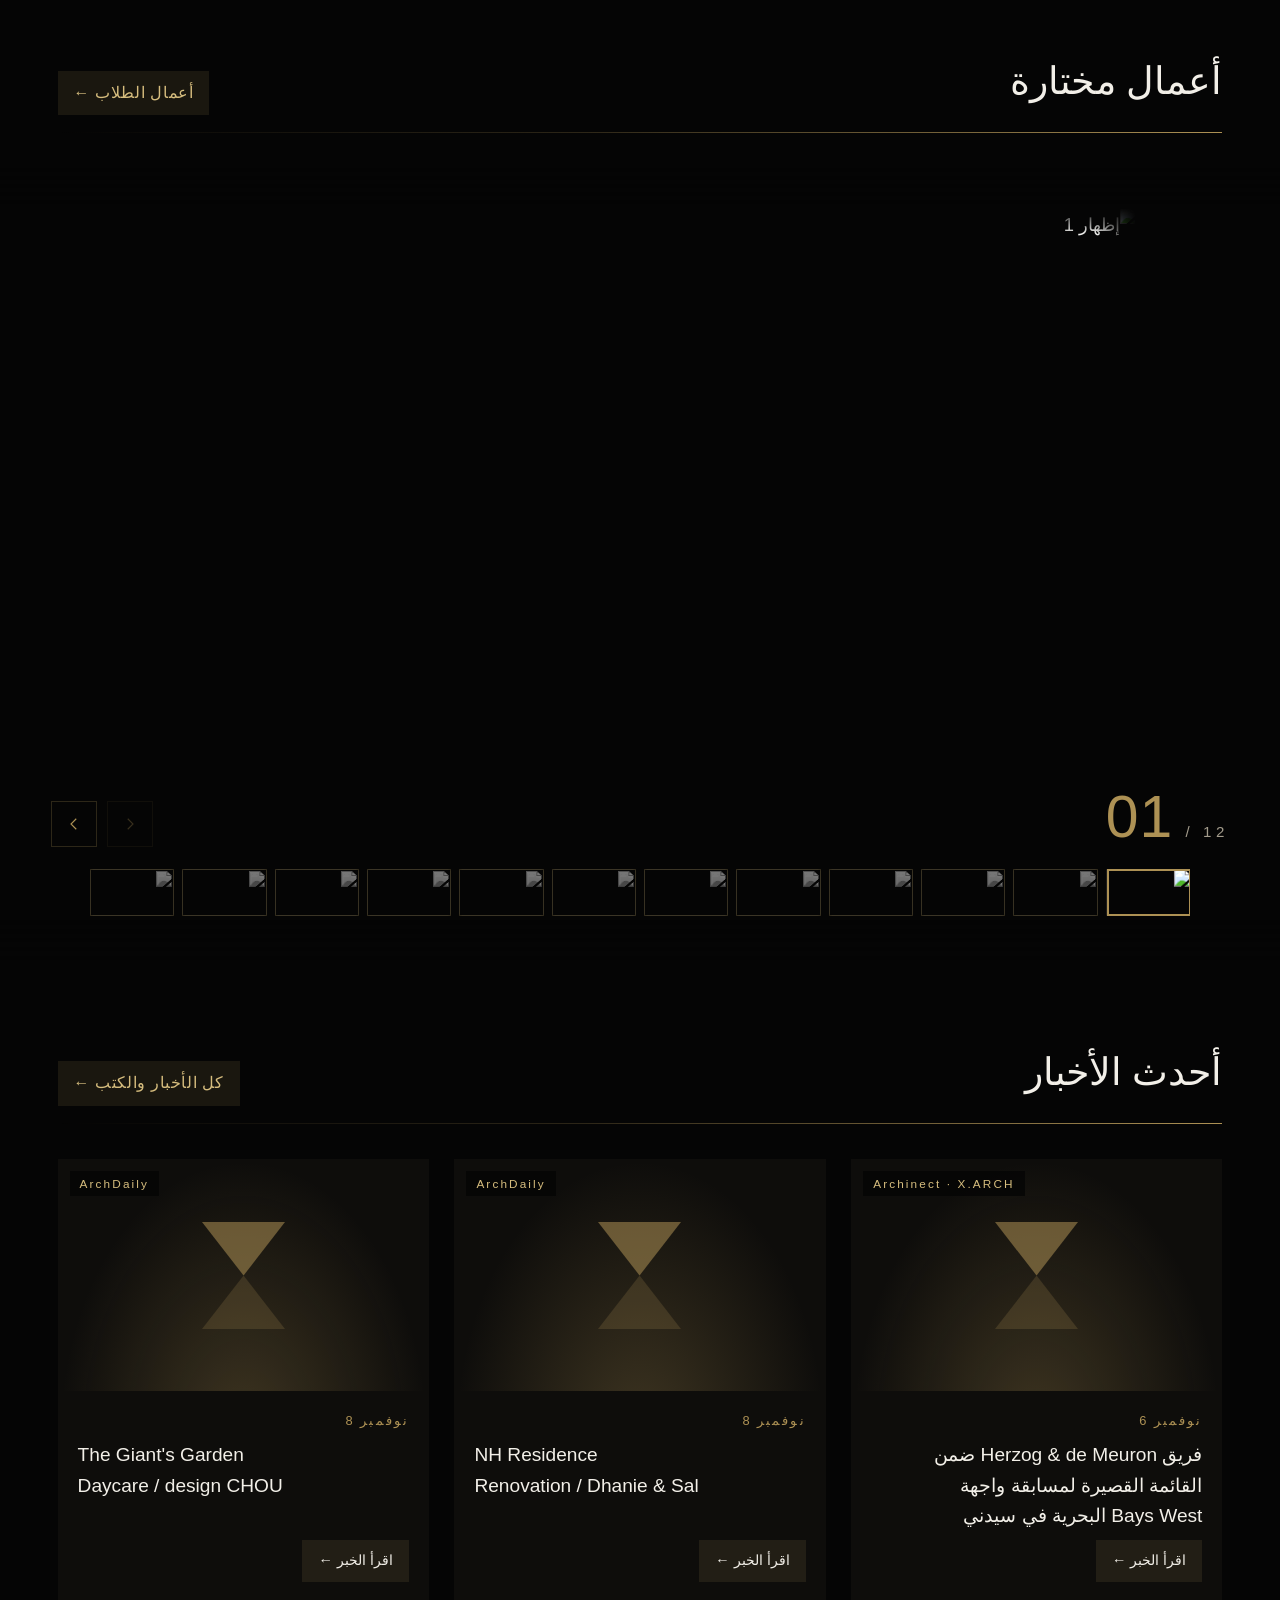
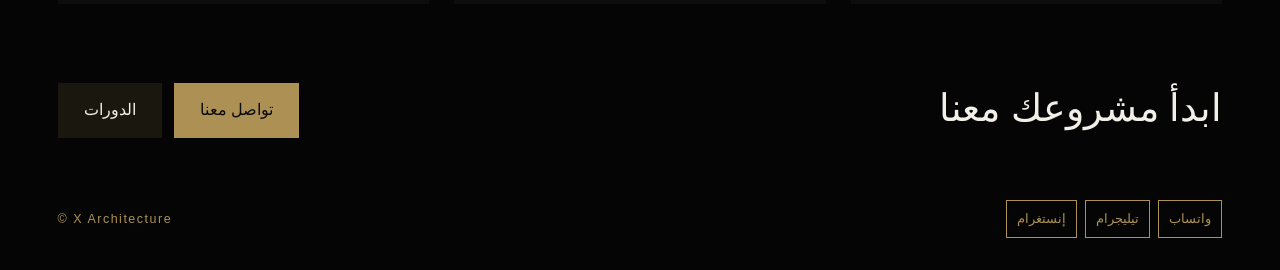
==== commit 1f4e3a52: "X Assistant: a small flying robot (pearl head with a dark screen face, gold X eyes and a smile, head" ====
--- a/index.html
+++ b/index.html
@@ -1094,7 +1094,7 @@
 @media(max-width:900px){.ix{grid-template-columns:1fr}}
 </style>
 <link rel="stylesheet" href="motion.css?v=13">
-<link rel="stylesheet" href="assistant.css?v=3">
+<link rel="stylesheet" href="assistant.css?v=4">
 </head>
 <body>
 <div id="glow" aria-hidden="true"></div>
@@ -2568,7 +2568,7 @@
 </script>
 <script src="motion.js?v=12" defer></script>
 <script src="assistant-core.js?v=1" defer></script>
-<script src="assistant.js?v=4" defer></script>
+<script src="assistant.js?v=5" defer></script>
 <script>/* pause the endless hero loops while the hero is off screen (nobody sees them) */(function(){var h=document.querySelector(".hero");if(!h||!window.IntersectionObserver)return;new IntersectionObserver(function(es){document.documentElement.classList.toggle("hoff",!es[es.length-1].isIntersecting)}).observe(h)})()</script>
 </body>
 </html>
--- a/assistant.css
+++ b/assistant.css
@@ -18,20 +18,21 @@
 .xc-disc{fill:var(--bg2);transition:fill .25s}
 .xas-b:hover .xc-disc,.xas.on .xc-disc{fill:var(--bg3)}
 .xc-ring{fill:none;stroke:var(--gold);stroke-width:1.6}
-.xc-shirt{fill:var(--gold)}
-.xc-shirt2{fill:var(--gold2)}
+.xc-pearl{fill:#f1ece2}
+.xc-cup{fill:#2a2724;stroke:var(--gold2);stroke-width:.8}
+.xc-smile{fill:none;stroke:var(--gold2);stroke:color-mix(in srgb,var(--gold) 66%,#fff);stroke-width:2.4;stroke-linecap:round}
+.xc-ant{fill:none;stroke:#2a2724;stroke-width:1.8;stroke-linecap:round}
+.xc-armp{fill:none;stroke:#f1ece2;stroke-width:9;stroke-linecap:round}
 .xc-neck{fill:#2a2620}
-.xc-scr{fill:#050505;stroke:var(--gold);stroke-width:1.4;stroke-linejoin:miter}
+.xc-scr{fill:#050505;stroke:var(--gold2);stroke-width:1.3}
 .xc-xm{fill:var(--gold2);fill:color-mix(in srgb,var(--gold) 66%,#fff)}
-.xc-hair{fill:#4a3322;stroke:var(--gold2);stroke-width:.9;stroke-linejoin:miter}
-.xc-hook{fill:none;stroke:var(--gold2);stroke-width:2.2;stroke-linejoin:miter;stroke-linecap:butt}
+.xc-hair{fill:#6b4529}
 .xc-gold{fill:var(--gold2)}
-.xc-hand{fill:#e3d6bb}
+.xc-hand{fill:#f1ece2}
 .xc-x{transform-box:fill-box;transform-origin:center;animation:xcblink 5.5s infinite}
 .xc-body{animation:xcbob 4.2s ease-in-out infinite}
-.xc-arm{transform-origin:80px 92px;transition:opacity .25s}
-.xc-under{fill:none;stroke:var(--bg2);stroke-width:14;stroke-linecap:butt}
-.xc-sleeve{fill:none;stroke:var(--gold);stroke-width:10.5;stroke-linecap:butt}
+.xc-arm{transform-origin:74px 92px;transition:opacity .25s}
+.xc-under{fill:none;stroke:var(--bg2);stroke-width:13;stroke-linecap:round}
 .xas.on .xc-arm{opacity:0}
 .xas.wave .xc-arm{animation:xcwave .75s ease-in-out 3}
 /* the X opens up while the figure talks */
@@ -43,12 +44,12 @@
 
 /* the 3D figure (assistant3d.js): a tall transparent canvas instead of the round icon; .pend hides the icon until the 3D figure (or the flat fallback) is ready */
 .xas.pend .xas-b{visibility:hidden}
-.xas.x3 .xas-b{width:152px;height:230px;border-radius:26px}
+.xas.x3 .xas-b{width:112px;height:128px;border-radius:26px}
 .xas-b canvas.xas-3d{display:block;width:100%;height:100%;pointer-events:none}
 .xas.x3 .xas-b:hover{transform:translateY(-3px)}
 .xas.x3.mv .xas-b{transform:scale(1.04)}
 .xas-av img{display:block;width:100%;height:100%;border-radius:50%;background:var(--bg2);box-shadow:0 0 0 1.5px var(--gold)}
-.xas-ch img.xc3{flex:none;width:56px;height:80px;object-fit:contain}
+.xas-ch img.xc3{flex:none;width:56px;height:64px;object-fit:contain}
 
 /* the greeting bubble next to the figure */
 .xas-tip{position:fixed;z-index:80;display:flex;flex-direction:column;gap:10px;padding:12px 12px 12px 14px;background:var(--bg2);color:var(--ink);border:1px solid var(--gold);
@@ -149,7 +150,7 @@
 @media(max-width:700px){
   .xas-rz{display:none}
   .xas-b{width:72px;height:72px}
-  .xas.x3 .xas-b{width:112px;height:170px}
+  .xas.x3 .xas-b{width:92px;height:106px}
   .xas-g{max-width:94%}
 }
 @media(prefers-reduced-motion:reduce){
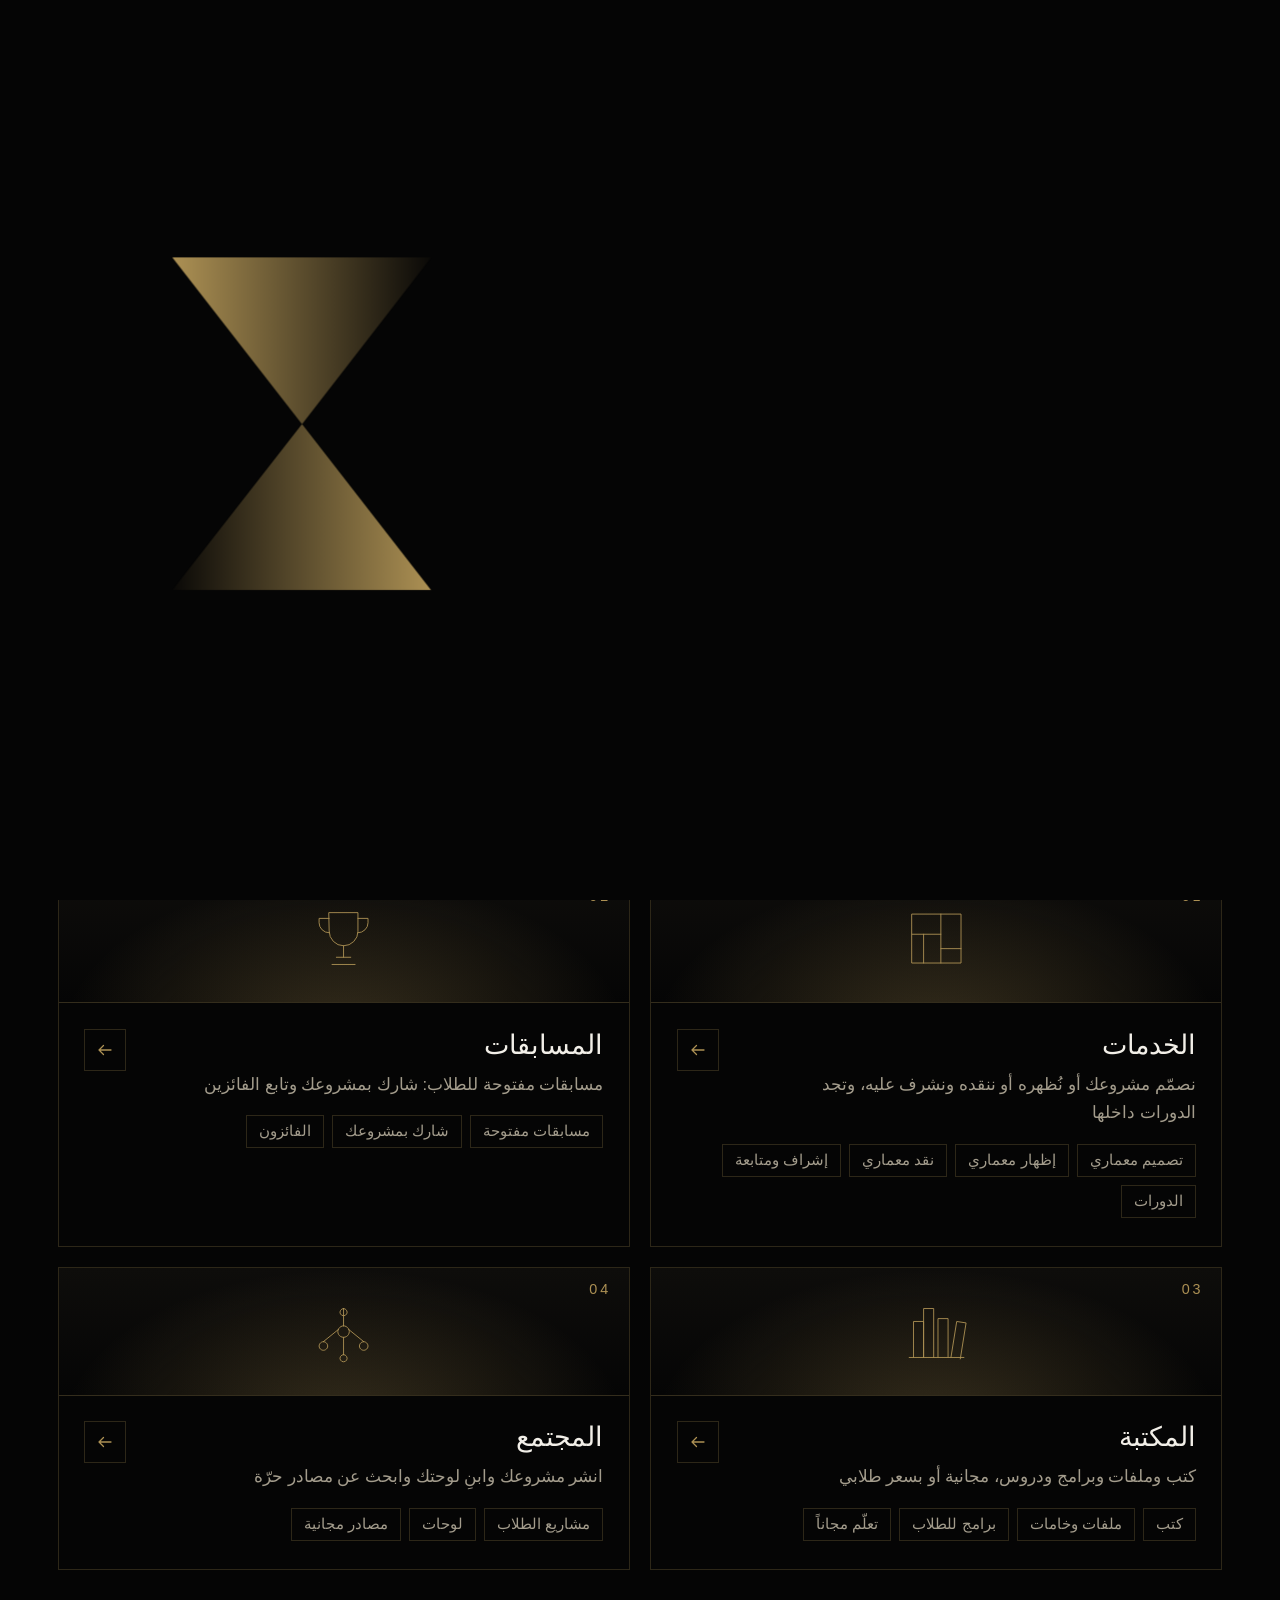
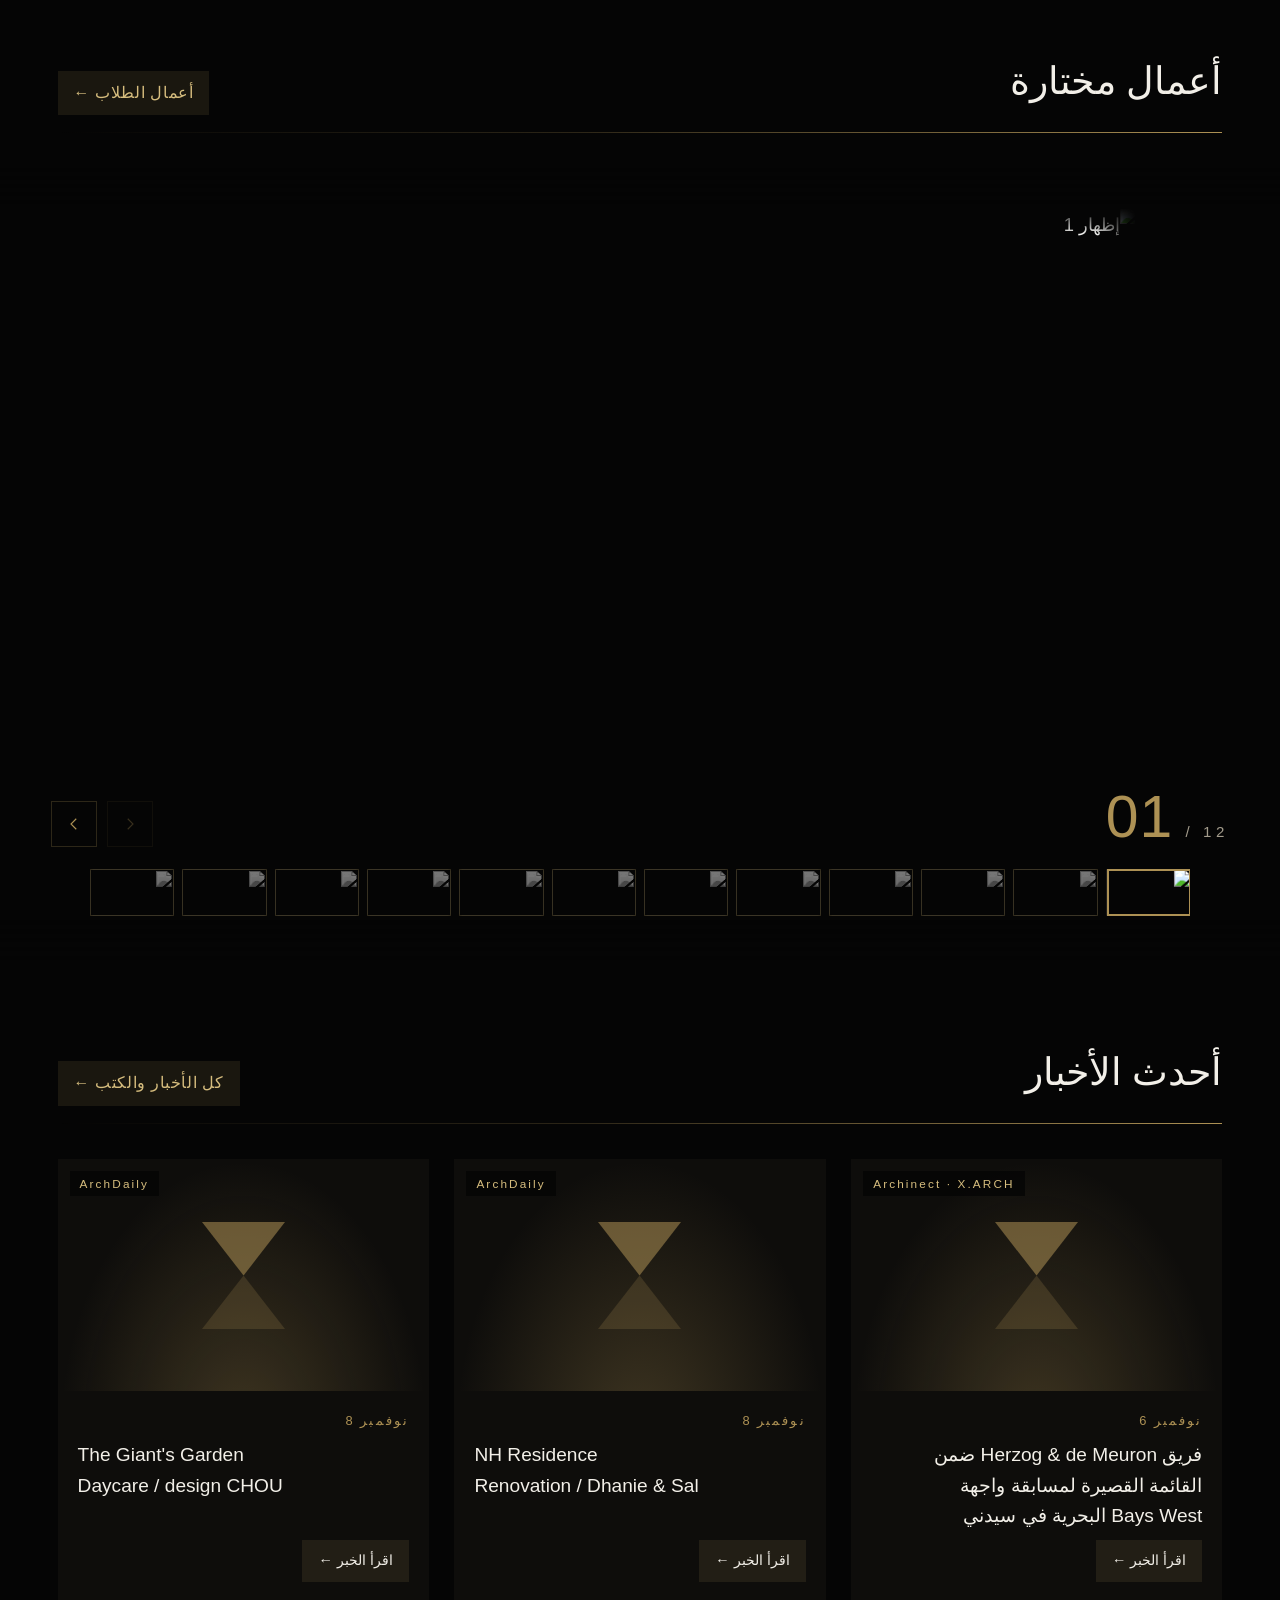
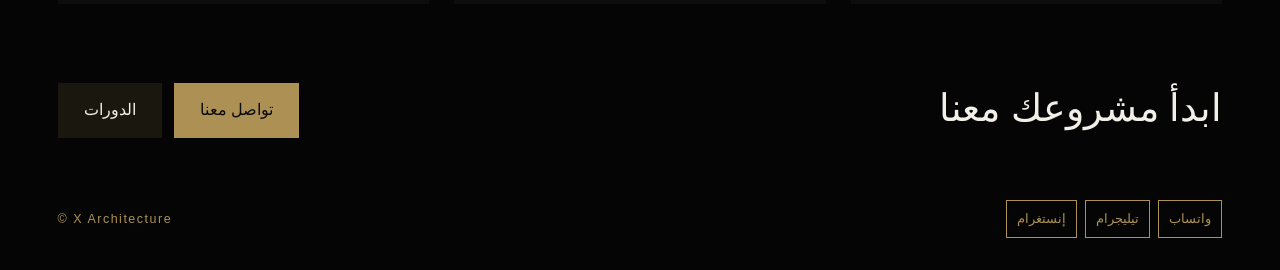
==== commit 7f4ecb55: "Assistant robot v2: match the reference (cup body, flipper arms, bare head) - remove the chest badge" ====
--- a/index.html
+++ b/index.html
@@ -1094,7 +1094,7 @@
 @media(max-width:900px){.ix{grid-template-columns:1fr}}
 </style>
 <link rel="stylesheet" href="motion.css?v=13">
-<link rel="stylesheet" href="assistant.css?v=4">
+<link rel="stylesheet" href="assistant.css?v=5">
 </head>
 <body>
 <div id="glow" aria-hidden="true"></div>
@@ -2568,7 +2568,7 @@
 </script>
 <script src="motion.js?v=12" defer></script>
 <script src="assistant-core.js?v=1" defer></script>
-<script src="assistant.js?v=5" defer></script>
+<script src="assistant.js?v=6" defer></script>
 <script>/* pause the endless hero loops while the hero is off screen (nobody sees them) */(function(){var h=document.querySelector(".hero");if(!h||!window.IntersectionObserver)return;new IntersectionObserver(function(es){document.documentElement.classList.toggle("hoff",!es[es.length-1].isIntersecting)}).observe(h)})()</script>
 </body>
 </html>
--- a/assistant.css
+++ b/assistant.css
@@ -21,7 +21,6 @@
 .xc-pearl{fill:#f1ece2}
 .xc-cup{fill:#2a2724;stroke:var(--gold2);stroke-width:.8}
 .xc-smile{fill:none;stroke:var(--gold2);stroke:color-mix(in srgb,var(--gold) 66%,#fff);stroke-width:2.4;stroke-linecap:round}
-.xc-ant{fill:none;stroke:#2a2724;stroke-width:1.8;stroke-linecap:round}
 .xc-armp{fill:none;stroke:#f1ece2;stroke-width:9;stroke-linecap:round}
 .xc-neck{fill:#2a2620}
 .xc-scr{fill:#050505;stroke:var(--gold2);stroke-width:1.3}
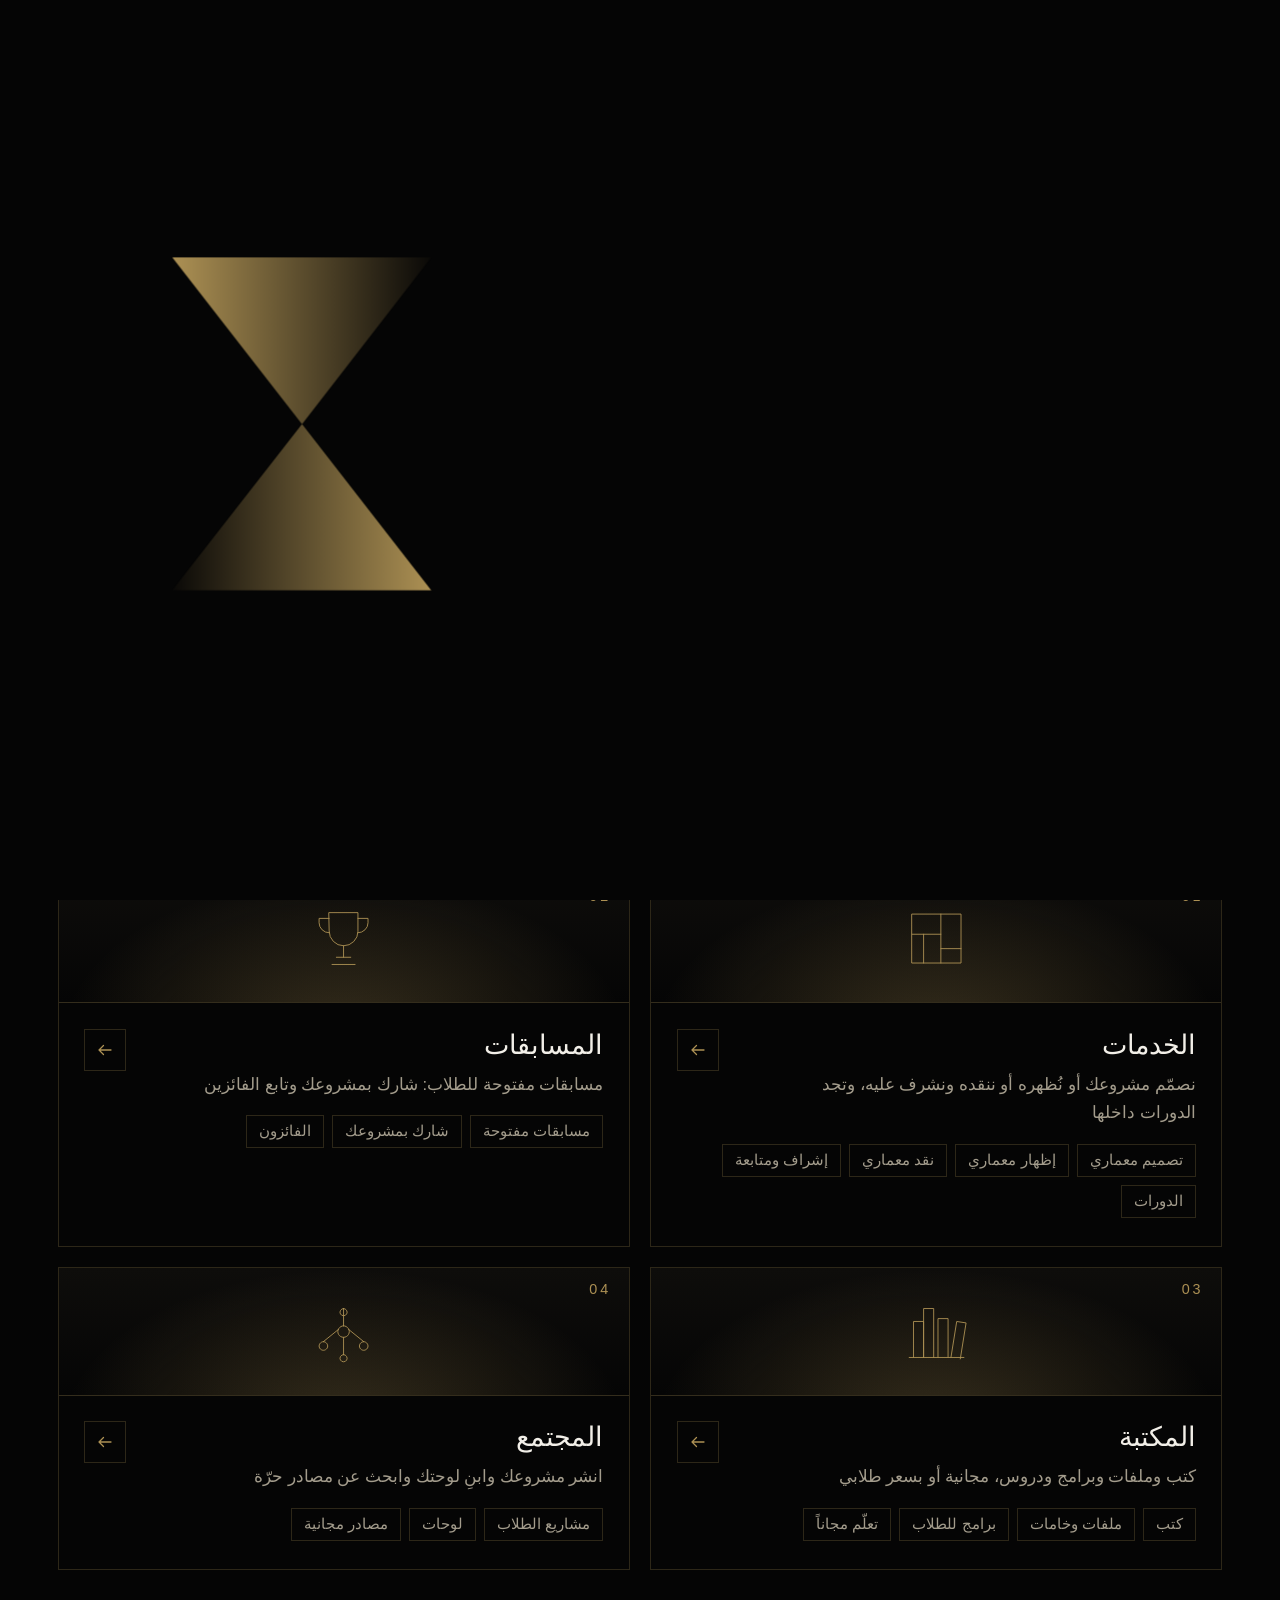
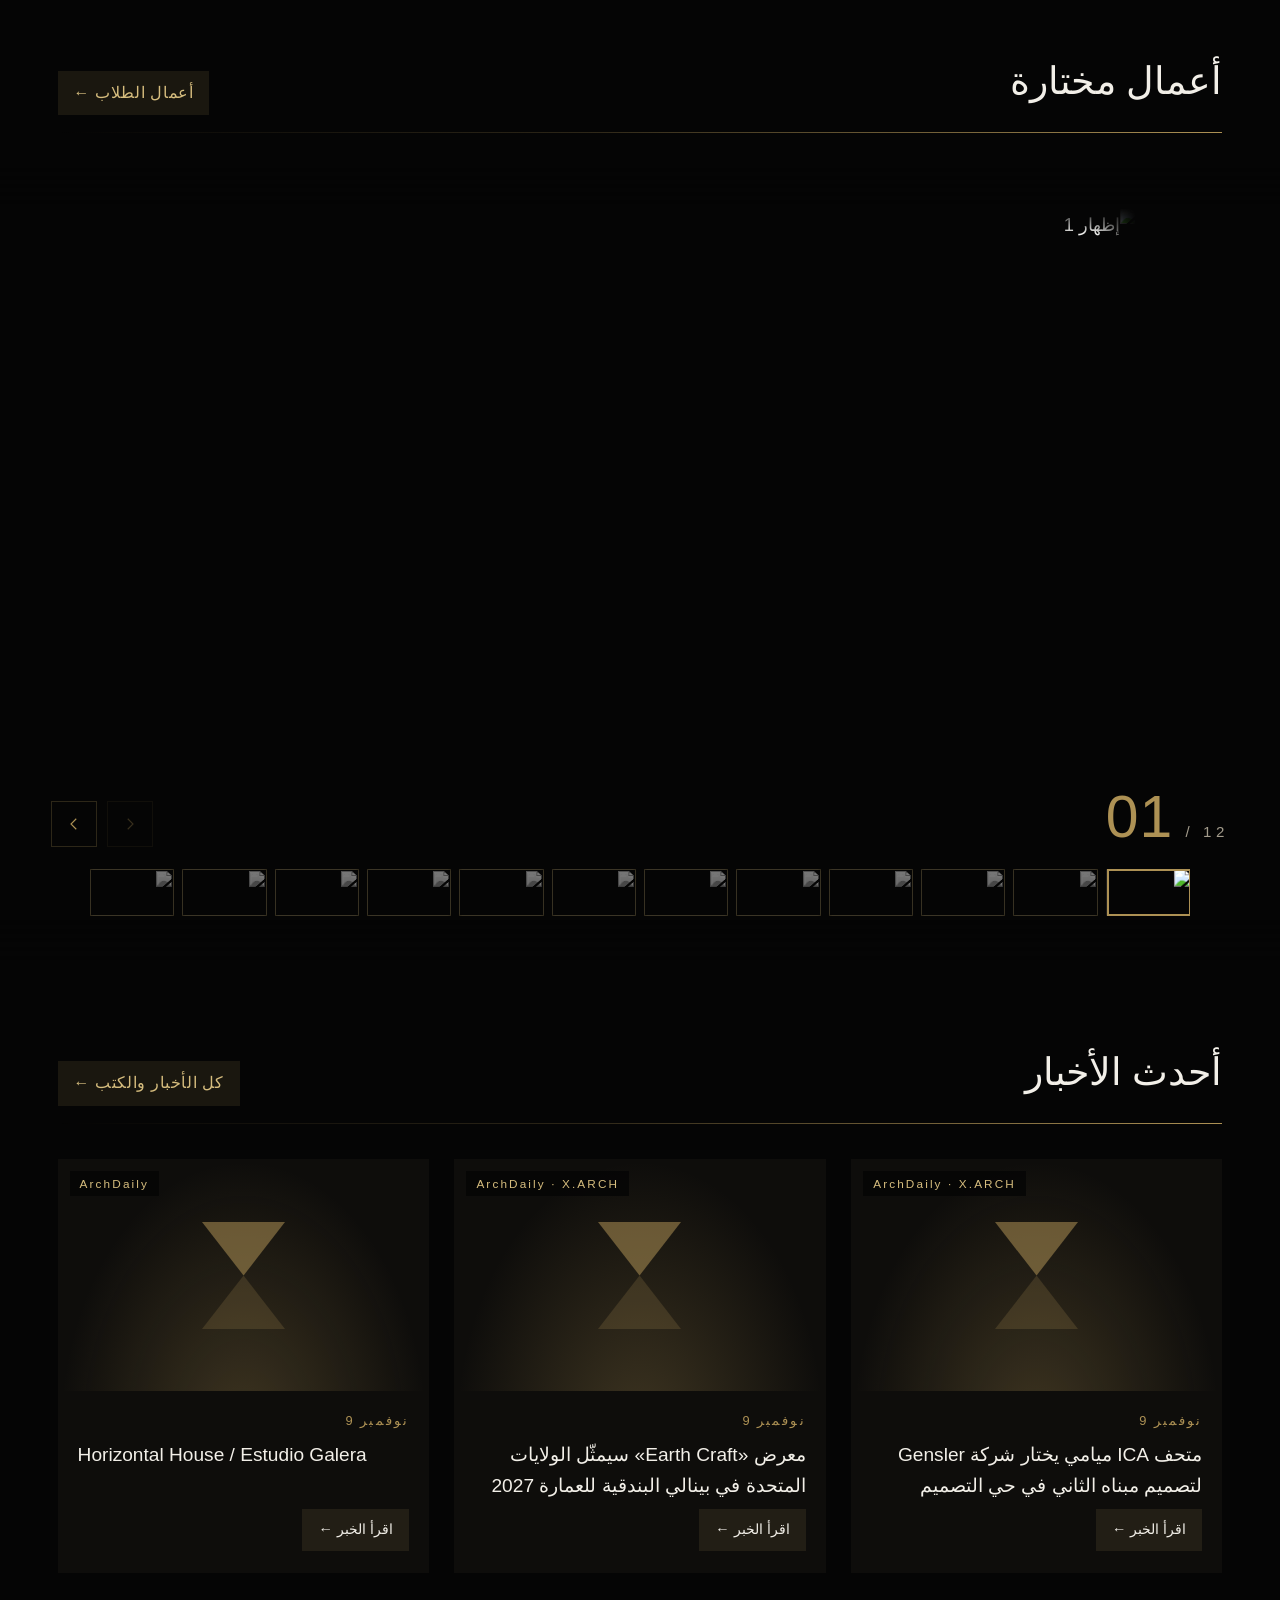
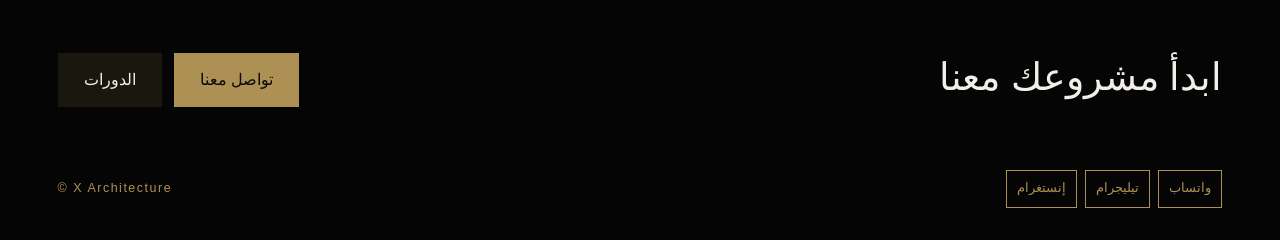
==== commit 5a5656da: "Telegram welcome: "Get your welcome on Telegram" button after registering opens the bot, which sends" ====
--- a/index.html
+++ b/index.html
@@ -1309,7 +1309,7 @@
 thb.addEventListener('click',function(){setT(thx(thm()))});
 if(thm()!=='dark')setT(thm());
 /*EN*/var EN={"المسابقات": "Competitions", "الأخبار": "News", "الأقسام": "Sections", "المراحل": "Stages", "المكتبة": "Library", "المجتمع": "Community", "واتساب": "WhatsApp", "الخدمات": "Services", "أعمال الطلاب": "Student work", "الذكاء الاصطناعي": "AI", "الأخبار والكتب": "News & Books", "تواصل": "Contact", "شريكك": "Your partner", "في كل ما يخص العمارة والتصميم": "in everything architecture & design", "تصميم وإظهار وتعليم معماري.": "Architectural design, visualization and education.", "ابدأ التعلّم": "Start learning", "الخدمات التي نقدمها": "Our services", "تصميم معماري": "Architectural design", "تصميم مشاريع لأصحاب المشاريع والعملاء، من الفكرة الأولى حتى المخططات والتسليم.": "Design of projects for project owners and clients, from the first idea to drawings and handover.", "ملاحظة: لا نصمّم مشاريع الطلاب — نقدّم النقد والإشراف والمتابعة لهم فقط.": "Note: we do not design students’ projects — we only offer them critique, supervision and follow-up.", "إظهار معماري": "Architectural visualization", "مناظير واقعية بإضاءة وخامات تُبرز فكرة التصميم، للواجهات والفضاءات الداخلية. للطلاب وأصحاب المشاريع.": "Realistic views with lighting and materials that bring out the design idea, for facades and interiors. For students and project owners.", "نقد معماري": "Architectural critique", "قراءة نقدية صريحة لمشروعك — الفكرة والمخططات والإخراج — مع ملاحظات واضحة لتطويره. خدمة مخصصة للطلاب.": "A frank critical reading of your project — the idea, the drawings and the presentation — with clear notes to develop it. A service dedicated to students.", "إشراف ومتابعة": "Supervision & follow-up", "إشراف ومتابعة مستمرة لمشروعك خطوة بخطوة حتى الإنجاز. خدمة مخصصة للطلاب.": "Continuous supervision and follow-up of your project, step by step until completion. A service dedicated to students.", "الدورات": "Courses", "دورات مباشرة ومسجّلة في برامج العمارة والإظهار المعماري، تنتهي كل دورة بمشروع كامل.": "Live and recorded courses in architecture and visualization software. Every course ends with a complete project.", "التفاصيل والأسعار ↓": "Details and prices ↓", "ندرّس برامج العمارة والإظهار المعماري في دورات مباشرة أو مسجّلة، وتنتهي كل دورة بمشروع كامل.": "We teach architecture and visualization software in live or recorded courses. Every course ends with a complete project.", "الدورات التفاعلية": "Live courses", "مجموعات أسبوعية على مدار العام، بمعدل ساعتين للمحاضرة والتوقيت بالتوافق مع المشتركين. انضم لمجموعة أو كوّن مجموعتك الخاصة مع أصدقائك.": "Weekly groups all year round, about two hours per lecture, with timing agreed with participants. Join a group or form your own with friends.", "شرح مباشر مع إمكانية طرح الأسئلة": "Live teaching with Q&A", "برنامج منظّم متسلسل": "A structured, sequential programme", "مرونة في المواعيد": "Flexible schedule", "الدورات المسجّلة": "Recorded courses", "محاضرات مسجّلة ومنظّمة تغطي البرنامج بالتفصيل. فترة تجريبية 24 ساعة قبل الاشتراك، وبعدها وصول دائم مع دعم للإجابة عن استفساراتك.": "Organized recorded lectures covering the software in detail. A 24-hour trial before you subscribe, then permanent access with support for your questions.", "تعلّم حسب وقتك": "Learn at your own pace", "محتوى متكامل": "Complete content", "متابعة ودعم": "Follow-up and support", "البرامج": "Programs", "اضغط على أي برنامج لعرض تفاصيل الدورة والمهارات التي ستتقنها.": "Select any program to see the course details and the skills you will master.", "برامج ثلاثية الأبعاد": "3D programs", "مدة الدورة 15–20 يوماً": "Course length: 15–20 days", "برامج الإظهار المعماري": "Architectural visualization programs", "مدة الدورة 7–10 أيام": "Course length: 7–10 days", "دورة الحاسوب": "Computer course", "تعليم الحاسوب": "Computer basics", "الأسعار": "Prices", "ألف د.ع": "K IQD", "العروض": "Offers", "العرض الأول": "Offer 1", "برنامج ثلاثي الأبعاد + برنامج إظهار + دورة حاسوب": "One 3D program + one visualization program + a computer course", "العرض الثاني": "Offer 2", "برنامجان ثلاثيا الأبعاد + برنامجا إظهار + دورة حاسوب": "Two 3D programs + two visualization programs + a computer course", "العرض الثالث": "Offer 3", "4 برامج ثلاثية الأبعاد + 5 برامج إظهار + دورة حاسوب": "Four 3D programs + five visualization programs + a computer course", "يشمل الاشتراك: تثبيت وتفعيل البرامج، إضافات ومكتبات جاهزة، دعم ومتابعة حتى 100 يوم بعد انتهاء الدورة، وشهادة إتمام.": "Every course includes software installation and activation, ready-made add-ons and libraries, support for up to 100 days after the course, and a certificate of completion.", "ابدأ مشروعك معنا": "Start your project with us", "أخبرنا بما تحتاجه، خدمة أو دورة، وسنرتب معك الخطوات التالية.": "Tell us what you need, a service or a course, and we will plan the next steps with you.", "إنستغرام": "Instagram", "تيليجرام": "Telegram", "البريد الإلكتروني": "Email", "الهاتف": "Phone", "أخبار معمارية": "Architecture news", "أخبار معمارية من مصادر عالمية تتحدّث تلقائياً كل يوم — الصور من مصادرها الأصلية، واضغط على الخبر لقراءته هناك.": "Architecture news from global sources, refreshed automatically every day — images come from their original sources; click a story to read it there.", "كتب معمارية حسب المرحلة": "Architecture books by year", "اختر مرحلتك الدراسية. الكتب المنهجية الحديثة محمية بحقوق النشر، لذلك يفتح زرها صفحة الاستعارة المجانية في Open Library لقراءة الكتاب كاملاً في المتصفح بحساب مجاني. أما قسم «ملفات مجانية» فروابطه للقراءة أو التحميل المباشر بدون حساب.": "Choose your study year. Recent textbooks are under copyright, so their button opens the free lending page on Open Library, where you can read the full book in your browser with a free account. The “Free files” section links to books you can read or download directly, no account needed.", "مكتبات مجانية:": "Free libraries:"};/*ENEND*/
-/*DT*/var DT={"tr":{"Added here soon.":"Yakında burada eklenecek.","Books":"Kitaplar","Books & files":"Kitaplar ve dosyalar","Books, files, software and lessons for architecture students: free or student-priced, sorted by what you need.":"Mimarlık öğrencileri için kitaplar, dosyalar, yazılımlar ve dersler: ücretsiz veya öğrenci fiyatlı, ihtiyacına göre sıralı.","Books, files, software and lessons, free or student-priced":"Kitaplar, dosyalar, yazılımlar ve dersler; ücretsiz veya öğrenci fiyatlı","Could not load the library. Refresh and try again.":"Kütüphane yüklenemedi. Sayfayı yenileyip tekrar dene.","Files and materials":"Dosyalar ve malzemeler","First-year books":"Birinci sınıf kitapları","First-year files and lectures are added here soon.":"Birinci sınıf dosyaları ve dersleri yakında burada.","Learn for free":"Ücretsiz öğren","Open competitions":"Açık yarışmalar","Open competitions for architecture students. Enter with your project; prizes are announced with each competition.":"Mimarlık öğrencileri için açık yarışmalar. Projenle katıl; ödüller her yarışmayla birlikte duyurulur.","Open student competitions: enter with your project and follow the winners":"Öğrenciler için açık yarışmalar: projenle katıl, kazananları takip et","Roadmap: the Foundations stage":"Yol haritası: Temel aşaması","Search the library":"Kütüphanede ara","Software for students":"Öğrenciler için yazılımlar","Software":"Yazılım","Start here":"Buradan başla","Terms last checked: ":"Koşullar son kontrol: ","Loading…":"Yükleniyor…","First year":"Birinci sınıf","What you need first, before the software.":"Yazılımlardan önce ilk ihtiyacın olanlar.","Freely licensed textures, images and models. The platform’s own files are added here.":"Serbest lisanslı dokular, görseller ve modeller. Platformun kendi dosyaları da buraya eklenir.","Free or student-priced licences. Terms change, so always rely on the official page.":"Ücretsiz veya öğrenci fiyatlı lisanslar. Koşullar değişebilir; her zaman resmî sayfaya güven.","Official lessons and open university material.":"Resmî dersler ve açık üniversite materyalleri.","Student discount":"Öğrenci indirimi","Free":"Ücretsiz","Info":"Bilgi","CC0":"CC0","Roadmap":"Yol haritası","Post your project, build your board and find free sources":"Projeni paylaş, panonu oluştur, ücretsiz kaynaklar bul","News":"Haberler","Sections":"Bölümler","We design, visualize, critique and supervise your project, and the courses are inside":"Projenizi tasarlıyor, görselleştiriyor, eleştiriyor ve denetliyoruz; kurslar da bunun içinde","Boards":"Panolar","Pick the path closest to you and we take you straight there.":"Sana en yakın yolu seç, seni doğrudan oraya götürelim.","The roadmap":"Yol haritası","Five stages, from your first drawing to your graduation project":"Beş aşama: ilk çizimden bitirme projesine","Learn an architecture program step by step":"Bir mimarlık programını adım adım öğren","We design, visualize, critique and supervise your project":"Projenizi tasarlıyor, görselleştiriyor, eleştiriyor ve denetliyoruz","Post your project, join competitions and find sources":"Projeni paylaş, yarışmalara katıl, kaynak bul","Student projects":"Öğrenci projeleri","Free sources":"Ücretsiz kaynaklar","Open the roadmap":"Yol haritasını aç","Telegram or phone number":"Telegram veya telefon numarası","One of the two is required: this is how we contact you directly. Enter your Telegram username (@name) or your number with the country code.":"İkisinden biri zorunludur: sizinle doğrudan bu yolla iletişim kurarız. Telegram kullanıcı adınızı (@ad) veya ülke koduyla telefon numaranızı yazın.","Required: enter your Telegram username or phone number":"Zorunlu: Telegram kullanıcı adınızı veya telefon numaranızı yazın","Enter a valid Telegram username (like @name) or a phone number with country code":"Geçerli bir Telegram kullanıcı adı (@ad gibi) veya ülke kodlu bir telefon numarası yazın","Competitions":"Yarışmalar","Open":"Açık","Starts soon":"Yakında başlıyor","Closed":"Kapandı","Opens on ":"Başlangıç: ","Ends on ":"Bitiş: ","Ended on ":"Sona erdi: ","entries":"katılım","Enter":"Katıl","Enter your project":"Projenle katıl","All competitions":"Tüm yarışmalar","Rules":"Kurallar","Prize":"Ödül","Winners":"Kazananlar","Entries":"Katılımlar","Winner":"Kazanan","An entry appears after review. One entry per person.":"Katılım, incelendikten sonra görünür. Kişi başı bir katılım.","Not started yet":"Henüz başlamadı","No entries yet. Be the first to enter.":"Henüz katılım yok. İlk katılan sen ol.","Newest":"En yeni","Most liked":"En beğenilen","Could not load the competitions":"Yarışmalar yüklenemedi","This competition does not exist":"Bu yarışma yok","No competitions right now. The next one will be announced here.":"Şu an yarışma yok. Bir sonrakini burada duyuracağız.","Open competition":"Açık yarışma","Competition entry: ":"Yarışma katılımı: ","Competition (optional)":"Yarışma (isteğe bağlı)","No competition":"Yarışma yok","This competition is closed":"Bu yarışma kapandı","You already have an entry in this competition":"Bu yarışmaya zaten katıldınız","Profile photo":"Profil fotoğrafı","Choose a photo":"Fotoğraf seç","Change photo":"Fotoğrafı değiştir","Remove photo":"Fotoğrafı kaldır","The photo stays on your device and is shown at the top of the page.":"Fotoğraf cihazınızda kalır ve sayfanın üstünde gösterilir.","Choose an image file":"Bir görsel dosyası seçin","The picture is too large (15 MB max)":"Görsel çok büyük (en fazla 15 MB)","Could not read this picture. Try a JPG or PNG":"Bu görsel okunamadı. JPG veya PNG deneyin","Could not save the photo on this device":"Fotoğraf bu cihaza kaydedilemedi","Stages":"Aşamalar","Library":"Kütüphane","Community":"Topluluk","The library":"Kütüphane","All books":"Tüm kitaplar","WhatsApp":"WhatsApp","Selected work":"Seçilmiş çalışmalar","Services":"Hizmetler","Student work":"Öğrenci Çalışmaları","AI":"Yapay Zekâ","News & Books":"Haberler ve Kitaplar","Contact":"İletişim","We are":"Biz","an architecture platform":"bir mimarlık platformuyuz","Every architecture service in one place: design, supervision and critique for students.":"Tasarım, denetim ve eleştiri dahil, mimarlığın tüm hizmetleri öğrenciler için tek bir yerde.","Our services":"Sunduğumuz hizmetler","Architectural design":"Mimari tasarım","Design of projects for project owners and clients, from the first idea to drawings and handover.":"Proje sahipleri ve müşteriler için proje tasarımı: ilk fikirden çizimlere ve teslime kadar.","Note: we do not design students’ projects — we only offer them critique, supervision and follow-up.":"Not: Öğrenci projelerini biz tasarlamıyoruz; yalnızca eleştiri, denetim ve takip hizmeti sunuyoruz.","Architectural visualization":"Mimari görselleştirme","Realistic views with lighting and materials that bring out the design idea, for facades and interiors. For students and project owners.":"Tasarım fikrini öne çıkaran ışık ve malzemelerle gerçekçi görünümler; cepheler ve iç mekânlar için. Öğrenciler ve proje sahipleri için.","Architectural critique":"Mimari eleştiri","A frank critical reading of your project — the idea, the drawings and the presentation — with clear notes to develop it. A service dedicated to students.":"Projenizin açık sözlü bir eleştirel okuması: fikir, çizimler ve sunum. Geliştirmeniz için net notlarla. Öğrencilere özel bir hizmet.","Supervision & follow-up":"Denetim ve takip","Continuous supervision and follow-up of your project, step by step until completion. A service dedicated to students.":"Projenizin tamamlanmasına kadar adım adım sürekli denetim ve takip. Öğrencilere özel bir hizmet.","Courses":"Kurslar","Live and recorded courses in architecture and visualization software. Every course ends with a complete project.":"Mimarlık ve görselleştirme programlarında canlı ve kayıtlı kurslar. Her kurs eksiksiz bir projeyle biter.","Details and prices ↓":"Ayrıntılar ve fiyatlar ↓","We teach architecture and visualization software in live or recorded courses. Every course ends with a complete project.":"Mimarlık ve görselleştirme programlarını canlı veya kayıtlı kurslarla öğretiyoruz. Her kurs eksiksiz bir projeyle sona erer.","Live courses":"Canlı kurslar","Weekly groups all year round, about two hours per lecture, with timing agreed with participants. Join a group or form your own with friends.":"Yıl boyunca haftalık gruplar; her ders yaklaşık iki saat, saatler katılımcılarla birlikte belirlenir. Bir gruba katılın ya da arkadaşlarınızla kendi grubunuzu kurun.","Live teaching with Q&A":"Soru sorma imkânıyla canlı anlatım","A structured, sequential programme":"Düzenli, sıralı bir program","Flexible schedule":"Esnek saatler","Recorded courses":"Kayıtlı kurslar","Organized recorded lectures covering the software in detail. A 24-hour trial before you subscribe, then permanent access with support for your questions.":"Programı ayrıntılı biçimde ele alan düzenli kayıtlı dersler. Abonelikten önce 24 saatlik deneme, sonrasında sorularınız için destekle birlikte kalıcı erişim.","Learn at your own pace":"Kendi hızınızda öğrenin","Complete content":"Eksiksiz içerik","Follow-up and support":"Takip ve destek","Programs":"Programlar","3D programs":"3B programlar","Course length: 15–20 days":"Kurs süresi: 15–20 gün","Architectural visualization programs":"Mimari görselleştirme programları","Course length: 7–10 days":"Kurs süresi: 7–10 gün","Prices":"Fiyatlar","K IQD":"bin IQD","Offers":"Kampanyalar","Offer 1":"1. Kampanya","One 3D program + one visualization program + a computer course":"Bir 3B program + bir görselleştirme programı + bir bilgisayar kursu","Offer 2":"2. Kampanya","Two 3D programs + two visualization programs + a computer course":"İki 3B program + iki görselleştirme programı + bir bilgisayar kursu","Offer 3":"3. Kampanya","Four 3D programs + five visualization programs + a computer course":"Dört 3B program + beş görselleştirme programı + bir bilgisayar kursu","Every course includes software installation and activation, ready-made add-ons and libraries, support for up to 100 days after the course, and a certificate of completion.":"Her kurs; programların kurulumu ve etkinleştirilmesini, hazır eklentileri ve kütüphaneleri, kurs bittikten sonra 100 güne kadar destek ve takibi ile bir katılım sertifikasını içerir.","Start your project with us":"Projenize bizimle başlayın","Tell us what you need, a service or a course, and we will plan the next steps with you.":"Neye ihtiyacınız olduğunu söyleyin; hizmet ya da kurs, sonraki adımları birlikte planlayalım.","Instagram":"Instagram","Telegram":"Telegram","Email":"E-posta","Phone":"Telefon","Architecture news":"Mimarlık haberleri","Architecture news from global sources, refreshed automatically every day — images come from their original sources; click a story to read it there.":"Dünya genelindeki kaynaklardan mimarlık haberleri, her gün otomatik olarak güncellenir. Görseller kendi kaynaklarından gelir; haberi orada okumak için tıklayın.","Architecture books by year":"Sınıfa göre mimarlık kitapları","Choose your study year. Recent textbooks are under copyright, so their button opens the free lending page on Open Library, where you can read the full book in your browser with a free account. The “Free files” section links to books you can read or download directly, no account needed.":"Sınıfınızı seçin. Güncel ders kitapları telif hakkıyla korunduğundan, düğmeleri Open Library’deki ücretsiz ödünç alma sayfasını açar; ücretsiz bir hesapla kitabın tamamını tarayıcınızda okuyabilirsiniz. “Ücretsiz dosyalar” bölümündeki bağlantılar ise hesap gerekmeden doğrudan okuma veya indirme içindir.","Free libraries:":"Ücretsiz kütüphaneler:","Dark mode":"Koyu mod","Light mode":"Açık mod","Black on white":"Beyaz üzerine siyah","Register":"Kayıt ol","Join the platform":"Platforma katıl","My profile":"Profilim","Your profile":"Profiliniz","Create your profile once. It lets you contact us on Telegram and Instagram and enroll in courses.":"Profilinizi bir kez oluşturun. Telegram ve Instagram’dan bize ulaşmanızı ve kurslara kaydolmanızı sağlar.","Please register first so you can contact us.":"Bize ulaşabilmek için lütfen önce kayıt olun.","Preview mode: nothing is saved yet.":"Önizleme modu: henüz hiçbir şey kaydedilmiyor.","Full name":"Ad soyad","Country":"Ülke","Telegram or phone (optional)":"Telegram veya telefon (isteğe bağlı)","I am":"Ben","Student":"Öğrenci","Graduate":"Mezun","Other":"Diğer","Study stage":"Sınıf / aşama","Postgraduate":"Lisansüstü","Before university":"Üniversite öncesi","Specialty":"Uzmanlık alanı","Graduation year":"Mezuniyet yılı","Your field or job (optional)":"Alanınız veya mesleğiniz (isteğe bağlı)","University":"Üniversite","What are you interested in? (optional)":"İlgi alanlarınız neler? (isteğe bağlı)","I agree that X Architecture stores this information to contact me and to improve the platform. It is never sold or shared, and I can ask for it to be deleted on Telegram.":"X Architecture’ın bu bilgileri benimle iletişim kurmak ve platformu geliştirmek için saklamasını kabul ediyorum. Bilgiler asla satılmaz veya paylaşılmaz; Telegram’dan silinmesini isteyebilirim.","Save changes":"Değişiklikleri kaydet","Sign out":"Çıkış yap","Select…":"Seçin…","This field is required":"Bu alan zorunludur","Enter a valid email address":"Geçerli bir e-posta adresi girin","Please accept to continue":"Devam etmek için lütfen onaylayın","Welcome, ":"Hoş geldiniz, ","You are registered. You can now contact us and enroll in courses.":"Kaydınız tamamlandı. Artık bize ulaşabilir ve kurslara kaydolabilirsiniz.","Changes saved":"Değişiklikler kaydedildi","Open Telegram":"Telegram’ı aç","Open Instagram":"Instagram’ı aç","Continue to contact":"İletişime geç","Language":"Dil","Previous":"Önceki","Next":"Sonraki","View work":"Çalışmayı görüntüle","Close":"Kapat","Copy":"Kopyala","Copied":"Kopyalandı","Open ↗":"Aç ↗","Read story →":"Haberi oku →","Read / download free":"Ücretsiz oku / indir","Free to borrow & read":"Ücretsiz ödünç al ve oku","Download PDF":"PDF indir","Read free":"Ücretsiz oku","Free files to read & download":"Okumak ve indirmek için ücretsiz dosyalar","Updating…":"Güncelleniyor…","Refresh news":"Haberleri yenile","Last updated":"Son güncelleme","Could not update — try again later":"Güncellenemedi — daha sonra tekrar deneyin","No new stories right now":"Şu anda yeni haber yok","Year 1":"1. Sınıf","Year 2":"2. Sınıf","Year 3":"3. Sınıf","Year 4":"4. Sınıf","Year 5":"5. Sınıf","Selected student projects. Hover over a work to reveal its colors, and click it to view it large.":"Seçilmiş öğrenci projeleri. Renklerini görmek için bir çalışmanın üzerine gelin, büyük görmek için tıklayın.","View project ":"Projeyi görüntüle ","Student project ":"Öğrenci projesi ","AI for architecture":"Mimarlıkta yapay zekâ","Illustrative example":"Örnek görsel","Public interior":"Kamusal iç mekân","The pictures are illustrative examples from the platform’s own work, not the output of each prompt. The prompts are not tested yet.":"Görseller platformun kendi işlerinden örnek niteliğindedir, her istemin çıktısı değildir. İstemler henüz denenmemiştir.","Ready-made prompts (in English, as AI tools respond best to it). Copy one, adjust it to your project, and attach your image if the tool supports it.":"Hazır istemler (İngilizce, çünkü yapay zekâ araçları en iyi bu dilde yanıt verir). Birini kopyalayın, projenize göre düzenleyin ve araç destekliyorsa görselinizi ekleyin.","Sketch to render":"Eskizden render’a","Day to night":"Gündüzden geceye","Change materials":"Malzemeleri değiştir","Interior mood":"İç mekân atmosferi","Massing to render":"Kütleden render’a","Concept diagram":"Konsept diyagramı","AI add-ons for architecture":"Mimarlık için yapay zekâ eklentileri","Add-ons and tools that work inside architecture software or in the browser. Features and prices change quickly, so check the official site before subscribing.":"Mimarlık yazılımlarının içinde ya da tarayıcıda çalışan eklentiler ve araçlar. Özellikleri ve fiyatları hızla değişir; abone olmadan önce resmî siteyi kontrol edin.","A plugin that turns your 3D model into an AI-generated image while keeping its geometry; you only describe materials, mood and style.":"3B modelinizi geometrisini koruyarak yapay zekâ görüntüsüne dönüştüren bir eklenti; yalnızca malzemeyi, atmosferi ve stili tarif edersiniz.","A tool inside Chaos renderers that turns flat people and vegetation in your render into photorealistic ones.":"Chaos render programlarının içinde, görüntünüzdeki düz insan ve bitki figürlerini fotogerçekçi öğelere dönüştüren bir araç.","A real-time renderer with built-in AI tools such as atmosphere matching and texture upscaling.":"Atmosfer eşleme ve doku yükseltme gibi yerleşik yapay zekâ araçlarına sahip gerçek zamanlı bir render programı.","A web app for generating and enhancing images: it turns a sketch or simple massing into an image in real time and upscales renders.":"Görüntü üretmek ve iyileştirmek için bir web uygulaması: eskizi ya da basit bir kütleyi anında görüntüye çevirir ve renderların çözünürlüğünü artırır.","A web platform with models trained on architecture, for massing studies and facade options.":"Mimarlık üzerine eğitilmiş modellere sahip bir web platformu; kütle çalışmaları ve cephe seçenekleri için.","A cloud platform for early-stage site design: sun, wind, noise and microclimate analysis with fast AI predictions.":"Erken aşama alan tasarımı için bulut platformu: hızlı yapay zekâ tahminleriyle güneş, rüzgâr, gürültü ve mikroiklim analizi.","Generates concept and mood images quickly; it does not keep your design’s geometry exact, so it suits inspiration rather than drawings.":"Konsept ve atmosfer görüntülerini hızla üretir; tasarımınızın geometrisini birebir korumaz, bu yüzden çizim değil ilham için uygundur.","Render references":"Render referansları","Global platforms to browse professional renders for inspiration — images stay on their original sites, credited to their authors.":"İlham almak için profesyonel render’lara göz atabileceğiniz küresel platformlar; görseller kendi sitelerinde kalır ve sahiplerine atıf yapılır.","A gallery and community for architectural visualizers; the old CGArchitect site now redirects here.":"Mimari görselleştirme uzmanları için bir galeri ve topluluk; eski CGArchitect sitesi artık buraya yönlendiriyor.","A portfolio platform where architectural visualizers showcase their work.":"Mimari görselleştirme uzmanlarının çalışmalarını sergilediği bir portfolyo platformu.","An article listing the best render-inspiration platforms (Behance, CGArchitect, Archinect and more).":"En iyi render ilham platformlarını sıralayan bir yazı (Behance, CGArchitect, Archinect ve daha fazlası).","The foundation for understanding mass, space and order in design.":"Tasarımda kütle, mekân ve düzeni anlamanın temeli.","Architectural drawing and visual communication techniques.":"Mimari çizim ve görsel anlatım teknikleri.","A reference for dimensions and design standards.":"Ölçüler ve tasarım standartları için bir başvuru kaynağı.","The oldest surviving architectural treatise — completely free.":"Günümüze ulaşan en eski mimarlık incelemesi — tamamen ücretsiz.","Building systems and materials explained through drawings.":"Yapı sistemleri ve malzemeleri çizimlerle anlatılır.","How we perceive buildings and experience their spaces.":"Binaları nasıl algıladığımız ve mekânlarını nasıl deneyimlediğimiz.","Essays on Zumthor’s approach to design.":"Zumthor’un tasarım yaklaşımı üzerine denemeler.","Human dimensions in the design of interior space.":"İç mekân tasarımında insan ölçüleri.","A pattern language for designing buildings and cities.":"Binaları ve kentleri tasarlamak için bir örüntü dili.","A critique of rigid modernism, calling for richness of meaning.":"Katı modernizmin eleştirisi ve anlam zenginliği çağrısı.","The spirit and identity of place in architecture.":"Mimarlıkta mekânın ruhu ve kimliği.","How people perceive and navigate the city.":"İnsanların kenti nasıl algıladığı ve içinde nasıl yön bulduğu.","The 1923 manifesto of modern architecture.":"Modern mimarlığın 1923 tarihli manifestosu.","A critical history of modern architecture.":"Modern mimarlığın eleştirel tarihi.","A critique of modern urban planning and neighbourhood vitality.":"Modern kent planlamasının ve mahalle canlılığının eleştirisi.","Architecture and the senses against the dominance of sight.":"Görmenin egemenliğine karşı mimarlık ve duyular.","A retroactive manifesto reading Manhattan as the dense city.":"Manhattan’ı yoğun kentin örneği olarak okuyan geriye dönük bir manifesto.","The city as memory and building types.":"Bellek ve yapı tipleri olarak kent.","Designing cities at the human scale.":"Kentleri insan ölçeğinde tasarlamak.","Planning in harmony with nature and the environment.":"Doğa ve çevreyle uyumlu planlama.","An open textbook for beginners: architectural vocabulary, analyzing buildings and case studies, under a Creative Commons license.":"Yeni başlayanlar için açık bir ders kitabı: mimari terimler, yapı analizi ve örnek incelemeler; Creative Commons lisanslı.","Full studio course materials from MIT, free on OpenCourseWare.":"MIT’nin tüm stüdyo dersi materyalleri, OpenCourseWare’de ücretsiz.","A simple introduction to structures for architecture students with minimal math: loads, forces, arches, trusses and frames.":"Mimarlık öğrencileri için, en az matematikle yapılara basit bir giriş: yükler, kuvvetler, kemerler, kafes kirişler ve çerçeveler.","A classic on the ethical and aesthetic principles of architecture, in the public domain.":"Mimarlığın etik ve estetik ilkeleri üzerine bir klasik; kamu malı.","A public-domain scan of Palladio’s Four Books (1715). Read it in the browser; a PDF is available but large (about 115 MB).":"Palladio’nun Dört Kitap’ının (1715) kamu malı taraması. Tarayıcıda okuyabilirsiniz; PDF de mevcut ama büyük (yaklaşık 115 MB).","An open-access book (UCL Press, 2016) on contemporary drawing in art and architecture. The book page has a Download PDF button.":"Sanat ve mimarlıkta çağdaş çizim üzerine açık erişimli bir kitap (UCL Press, 2016). Kitap sayfasında PDF indirme düğmesi var.","Studio materials on designing within natural sites, free.":"Doğal alanlarda tasarım üzerine stüdyo materyalleri, ücretsiz.","The founding book of the garden-city idea and modern urban planning, in the public domain.":"Bahçe kent fikrinin ve modern kent planlamasının kurucu kitabı; kamu malı.","On how houses relate to the nature, climate and setting of their country, in the public domain.":"Evlerin ülkelerinin doğası, iklimi ve çevresiyle ilişkisi üzerine; kamu malı.","An open-access journal (CC BY-SA, no fees) of Iraqi architecture and planning research, free to read and useful for graduation research.":"Irak mimarlığı ve planlama araştırmalarına ayrılmış açık erişimli bir dergi (CC BY-SA, ücretsiz); okumak ücretsiz ve mezuniyet araştırmaları için yararlı.","formerly CGArchitect":"eski adıyla CGArchitect","Videos: how to start sketching your project concept":"Videolar: proje konseptinizin eskizine nasıl başlanır","Case studies for graduation projects":"Mezuniyet projeleri için örnek incelemeler","Graduation project resources":"Mezuniyet projesi kaynakları","Typical graduation-project steps: 1) choose the project idea 2) write the brief 3) select and analyse the site 4) functional program and case studies 5) concept and massing.":"Mezuniyet projesinin olağan adımları: 1) proje fikrini seçmek 2) brief yazmak 3) alanı seçip analiz etmek 4) işlevsel program ve örnek incelemeler 5) konsept ve kütle çalışması.","Short free series on architectural sketching: line weight, perspective and adding people (ArchDaily article with the videos).":"Mimari eskiz üzerine kısa ücretsiz bir dizi: çizgi kalınlığı, perspektif ve insan figürü ekleme (videoların yer aldığı ArchDaily yazısı).","A YouTube channel teaching light and shade, three-point perspective and ways to sketch buildings by hand.":"Işık-gölge, üç noktalı perspektif ve binaları elle eskizleme yollarını öğreten bir YouTube kanalı.","Ready-made search for concept-sketching videos for architects — mostly in English.":"Mimarlar için konsept eskizi videolarına hazır arama — çoğunlukla İngilizce.","Search for parti diagram videos: how to condense a project idea into a simple drawing.":"Parti diyagramı videolarına arama: bir proje fikri basit bir çizime nasıl indirgenir.","Museum projects published with photos and drawings — ideal for graduation-project case studies.":"Fotoğraf ve çizimlerle yayımlanmış müze projeleri — mezuniyet projesi örnek incelemeleri için ideal.","Cultural centers worldwide to study functional programs and design ideas.":"İşlevsel programları ve tasarım fikirlerini incelemek için dünyanın dört yanından kültür merkezleri.","A guide to site and climate analysis: sun paths, wind roses and psychrometric charts.":"Alan ve iklim analizi rehberi: güneş yolları, rüzgâr gülleri ve psikrometrik diyagramlar.","Free browser tools for sun paths, shadows and interior daylight.":"Güneş yolları, gölgeler ve iç mekân gün ışığı için ücretsiz tarayıcı araçları.","Tutorial on sun, wind, noise and microclimate analysis for early-stage site design.":"Erken aşama alan tasarımı için güneş, rüzgâr, gürültü ve mikroiklim analizi eğitimi.","Free curriculum for the thesis: choosing a topic, research and case studies, site analysis and defending before the jury.":"Bitirme tezi için ücretsiz müfredat: konu seçimi, araştırma ve örnek incelemeler, alan analizi ve jüri önünde savunma.","Public course specification outlining pre-thesis research: precedents, functional program and site analysis.":"Tez öncesi araştırmayı özetleyen herkese açık ders tanımı: emsaller, işlevsel program ve alan analizi.","What you will master":"Neleri öğreneceksiniz","The level you will reach":"Ulaşacağınız seviye","Contact us to enroll":"Kayıt için bize ulaşın","Included in the bundle offers":"Kampanya paketlerine dahildir","2D & 3D":"2B ve 3B","3D":"3B","Computer basics":"Bilgisayar temelleri","Computer course":"Bilgisayar kursu","Program details: ":"Program ayrıntıları: ","Previous program":"Önceki program","Next program":"Sonraki program","Select any program to see the course details and the skills you will master.":"Kurs ayrıntılarını ve ustalaşacağınız becerileri görmek için bir programa tıklayın.","Your partner":"Ortağınız,","in everything architecture & design":"mimarlık ve tasarımla ilgili her konuda","A team of specialists who combine a passion for architectural and engineering design with education and training.":"Mimari ve mühendislik tasarımı tutkusunu eğitim ve öğretimle buluşturan uzmanlardan oluşan bir ekip.","Motion effects: on":"Hareket efektleri: açık","Motion effects: off":"Hareket efektleri: kapalı","Red and grey":"Kırmızı ve gri","Selected student projects":"Seçilmiş öğrenci projeleri","Student project":"Öğrenci projesi","Student works gallery":"Öğrenci çalışmaları galerisi","Scroll to walk":"Gezmek için kaydırın","Walk through the gallery: scroll to move between the works, move the mouse to look around, and click a work to view it large.":"Galeride gezinin: eserler arasında ilerlemek için kaydırın, etrafa bakmak için fareyi hareket ettirin ve büyük görmek için bir esere tıklayın.","Scroll to explore":"Keşfetmek için kaydırın","Scroll through the works. Each one turns to full colour as it reaches the centre. Click any work to view it large.":"Eserler arasında kaydırın. Her biri merkeze geldiğinde renklenir. Büyük görmek için herhangi bir esere tıklayın.","Render studio":"Render stüdyosu","Turn a view of your project into an AI render. Free for registered students: two images a day.":"Projenizin bir görüntüsünü yapay zekâ ile render’a dönüştürün. Kayıtlı öğrenciler için ücretsiz: günde iki görsel.","Upload a view of your project":"Projenizin bir görüntüsünü yükleyin","Pick a style and add a note":"Bir stil seçin ve not ekleyin","Download your render":"Render’ınızı indirin","Join the platform to start and get two free images every day.":"Başlamak için platforma katılın; her gün iki ücretsiz görsel alın.","Coming soon":"Çok yakında","We are getting the render studio ready. It will open soon for registered students.":"Render stüdyosunu hazırlıyoruz. Yakında platforma kayıtlı öğrencilere açılacak.","Left for you today":"Bugün kalan hakkınız","Drop an image of your project here or click to choose":"Proje görselinizi buraya bırakın veya seçmek için tıklayın","Change image":"Görseli değiştir","Style":"Stil","Realistic render":"Gerçekçi render","Night scene":"Gece sahnesi","Materials and texture":"Malzeme ve doku","Interior render":"İç mekân render’ı","Massing to scene":"Kütleden sahneye","Extra note (optional)":"Ek not (isteğe bağlı)","e.g. warm stone façade, sunset light, palm trees":"ör. sıcak taş cephe, gün batımı ışığı, palmiye ağaçları","Render image":"Görseli oluştur","Rendering…":"Oluşturuluyor…","Rendering. This usually takes 10 to 40 seconds.":"Oluşturuluyor. Bu genellikle 10 ila 40 saniye sürer.","The generated render":"Oluşturulan render","Compare the two images":"İki görseli karşılaştırın","Before":"Önce","After":"Sonra","Download image":"Görseli indir","Try another style":"Başka bir stil deneyin","Your render will appear here":"Render’ınız burada görünecek","For a better result, use a clear view of your model from the camera angle you want, without text or dimensions on top. The image is AI-made for inspiration and early presentation, and its details may differ from your project.":"Daha iyi sonuç için modelinizden istediğiniz kamera açısıyla net bir görüntü kullanın; üzerinde yazı veya ölçü olmasın. Görsel yapay zekâ ile üretilir; ilham ve ön sunum içindir, ayrıntıları projenizden farklı olabilir.","Your images for today are used up. They renew at midnight UTC.":"Bugünkü görselleriniz bitti. Hak, gece yarısı (UTC) yenilenir.","The note contains words that are not allowed. Edit it and try again.":"Notta izin verilmeyen sözcükler var. Düzenleyip tekrar deneyin.","The image was not accepted. Use a JPG, PNG or WebP image.":"Görsel kabul edilmedi. JPG, PNG veya WebP kullanın.","The image could not be read, or it is too small. Use a JPG or PNG at least 160 pixels wide.":"Görsel okunamadı veya çok küçük. En az 160 piksel genişliğinde bir JPG veya PNG kullanın.","The image is too large. Choose one under 25 MB.":"Görsel çok büyük. 25 MB’tan küçük bir görsel seçin.","Could not reach the studio. Check your connection and try again.":"Stüdyoya ulaşılamadı. Bağlantınızı kontrol edip tekrar deneyin.","The render took longer than usual. Please try again in a moment.":"Oluşturma her zamankinden uzun sürdü. Lütfen biraz sonra tekrar deneyin.","Join the platform first, then try again.":"Önce platforma katılın, sonra tekrar deneyin.","The studio is busy right now, or today's free quota is used up. Please try again later.":"Stüdyo şu anda meşgul ya da bugünkü ücretsiz kota doldu. Lütfen daha sonra tekrar deneyin.","Daytime scene":"Gündüz sahnesi","Sunset light":"Gün batımı ışığı","Free prompt":"Serbest tarif","Transformation":"Dönüşüm","Describe what you want":"Ne istediğinizi yazın","Describe what you want (optional)":"Ne istediğinizi yazın (isteğe bağlı)","Try for example":"Örneğin deneyin","Make it a night scene with warm light from the windows":"Pencerelerden gelen sıcak ışıkla gece sahnesi yap","Natural stone façade with timber details":"Ahşap detaylı doğal taş cephe","Add palm trees, people and cars on the street":"Sokağa palmiye ağaçları, insanlar ve arabalar ekle","Overcast mood with a wet street after rain":"Bulutlu hava ve yağmur sonrası ıslak sokak","e.g. turn the sketch into a realistic daylight render, warm stone façade, palm trees":"ör. eskizi gün ışığında gerçekçi bir render’a çevir, sıcak taş cephe, palmiye ağaçları","Upload your image":"Görselinizi yükleyin","A hand sketch, a screenshot from Revit, SketchUp or Rhino, or a photo of a model.":"Elle çizilmiş bir eskiz, Revit, SketchUp veya Rhino’dan bir ekran görüntüsü ya da bir maket fotoğrafı.","Say what you want":"Ne istediğinizi söyleyin","Pick a ready transformation such as day, night or sketch to render, or write your own prompt in Arabic or English.":"Gündüz, gece veya eskizden render’a gibi hazır bir dönüşüm seçin ya da kendi tarifinizi Arapça veya İngilizce yazın.","Press Render":"Oluştur’a basın","Your image arrives in about half a minute. Compare it with the original and download it.":"Görseliniz yaklaşık yarım dakikada hazır olur. Orijinaliyle karşılaştırın ve indirin.","Write a description of what you want first.":"Önce ne istediğinizi yazın.","We are getting X Architecture AI ready. It will open soon for registered students.":"X Architecture AI’ı hazırlıyoruz. Yakında platforma kayıtlı öğrencilere açılacak.","Our AI for rendering student projects. Upload an image of your project, write what you want or pick a ready transformation, and get a rendered image back. Free for registered students: two images a day.":"Öğrenci projelerini render etmek için yapay zekâmız. Projenizin bir görselini yükleyin, ne istediğinizi yazın veya hazır bir dönüşüm seçin; size render edilmiş bir görsel dönsün. Kayıtlı öğrenciler için ücretsiz: günde iki görsel.","Public universities":"Devlet üniversiteleri","Technical universities":"Teknik üniversiteler","Kurdistan Region":"Kürdistan Bölgesi","Private universities and colleges":"Özel üniversiteler ve yüksekokullar","Other (type the university name)":"Diğer (üniversite adını yazın)","University name":"Üniversite adı","The AI sees a reduced copy of your image (up to 512 pixels), so fine details only survive if they are clear at that size: choose a simple, clear view of the massing and openings. The result itself is produced at a much higher resolution.":"Yapay zekâ görselinizin küçültülmüş bir kopyasını görür (en fazla 512 piksel); bu yüzden ince ayrıntılar ancak o boyutta net görünüyorsa korunur: kütleyi ve açıklıkları net gösteren sade bir görünüm seçin. Sonuç ise çok daha yüksek çözünürlükte üretilir.","What we do":"Neler yapıyoruz","All services":"Tüm hizmetler","From the first idea to drawings and handover.":"İlk fikirden çizimlere ve teslime kadar.","Realistic views that bring out the design idea.":"Tasarım fikrini öne çıkaran gerçekçi görseller.","A frank critical reading of your project with clear notes.":"Projenizin açık ve net notlarla dürüst bir eleştirel okuması.","Step-by-step follow-up of your project.":"Projenizin adım adım takibi.","Live and recorded courses in architecture and visualization software.":"Mimarlık ve görselleştirme programlarında canlı ve kayıtlı kurslar.","Try it now":"Hemen deneyin","Upload an image of your project, pick a transformation or write your own, and get an AI-rendered image back. Free for registered students: two images a day.":"Projenizin bir görselini yükleyin, bir dönüşüm seçin veya kendi isteğinizi yazın; yapay zekâ ile render edilmiş bir görsel alın. Kayıtlı öğrenciler için ücretsiz: günde iki görsel.","View all work":"Tüm çalışmaları gör","Latest news":"Son haberler","All news & books":"Tüm haberler ve kitaplar","Tell us what you need, a service or a course, and we will arrange the next steps with you.":"Neye ihtiyacınız olduğunu söyleyin, bir hizmet ya da kurs; sonraki adımları birlikte planlayalım.","Contact us":"Bize ulaşın","Dusty scene":"Tozlu sahne","Overcast scene":"Bulutlu sahne","Rainy scene":"Yağmurlu sahne","e.g. make it a night scene with a light dust haze in the air":"örn. sahneyi gece yapın, havada hafif bir toz bulutu olsun","A dusty scene with an orange dust haze in the air":"Havada turuncu bir toz bulutu olan tozlu bir sahne","Light mist in the early morning":"Sabahın erken saatlerinde hafif sis","The AI is told to keep your design exactly as it is and change only the scene (light and atmosphere), but very fine details may occasionally differ.":"Yapay zekâya tasarımınızı olduğu gibi koruması ve yalnızca sahneyi (ışık ve atmosfer) değiştirmesi söylenir; ancak çok ince ayrıntılar bazen farklı çıkabilir.","Gold on black":"Altın ve siyah","Show my result on the home page of the site (the image only, without your name)":"Sonucumu sitenin ana sayfasında göster (yalnızca görsel, adım olmadan)","Your result was added to the home page of the site.":"Sonucunuz sitenin ana sayfasına eklendi.","Your result will appear on the home page after it is reviewed.":"Sonucunuz incelendikten sonra ana sayfada görünecek.","The “Gold on black” style turns the scene into a black background with gold light. If you leave the display box ticked, only the resulting image appears on the home page, without your name.":"“Altın ve siyah” stili sahneyi siyah bir arka plana ve altın bir ışığa dönüştürür. Gösterim kutusunu işaretli bırakırsanız yalnızca ortaya çıkan görsel, adınız olmadan ana sayfada yer alır.","Renders on a black background with gold light. Turn your project into this look with X Architecture AI and it appears here.":"Siyah arka planlı ve altın ışıklı render’lar. Projenizi X Architecture AI ile bu görünüme dönüştürün, burada yer alsın.","Create your profile once to use X Architecture AI and get two free images every day. Contacting us is open to everyone, no registration needed.":"Profilinizi bir kez oluşturun; X Architecture AI’yı kullanın ve her gün iki ücretsiz görsel alın. Bize ulaşmak herkese açıktır, kayıt gerekmez.","You are registered. You can now use X Architecture AI.":"Kaydınız yapıldı. Artık X Architecture AI’yı kullanabilirsiniz.","Start with the AI":"Yapay zekâyla başla","Black-background works":"Siyah arka planlı çalışmalar","In the X Architecture style":"X Architecture tarzında","Render ":"Render ","View render ":"Render’ı görüntüle ","Home":"Ana sayfa","For project owners and clients":"Proje sahipleri ve müşteriler için","We design your project from the first idea through the drawings to handover, to suit your site, needs and budget.":"Projenizi ilk fikirden çizimlere ve teslime kadar; arazinize, ihtiyaçlarınıza ve bütçenize uygun şekilde tasarlıyoruz.","A concept and first vision that sets the direction of the project":"Projenin yönünü belirleyen bir konsept ve ilk vizyon","Clear plans, sections and elevations":"Net planlar, kesitler ve cepheler","A 3D model and views of the project":"Projenin 3B modeli ve görünümleri","Handover of the complete project files":"Proje dosyalarının eksiksiz teslimi","For students and project owners":"Öğrenciler ve proje sahipleri için","We turn your design into realistic views, with lighting and materials that bring out the idea of the project, for façades and interiors.":"Tasarımınızı, projenin fikrini öne çıkaran ışık ve malzemelerle gerçekçi görünümlere dönüştürüyoruz; cepheler ve iç mekânlar için.","Exterior views of the façades":"Cephelerin dış görünümleri","Interior views of the spaces":"Mekânların iç görünümleri","Lighting and materials that suit the project idea":"Proje fikrine uygun ışık ve malzemeler","High-quality images ready for presentation":"Sunuma hazır yüksek kaliteli görseller","For students":"Öğrenciler için","A frank reading of your project — the idea, the drawings and the presentation — with clear notes that help you develop it before submission.":"Projenizin açık sözlü bir okuması — fikir, çizimler ve sunum — teslimden önce geliştirmenize yardımcı olacak net notlarla.","An assessment of the idea and the design logic":"Fikrin ve tasarım mantığının değerlendirmesi","Notes on the plans and sections":"Plan ve kesitlere dair notlar","Notes on the presentation and the boards":"Sunum ve paftalara dair notlar","Clear points to improve":"Geliştirilecek net noktalar","We accompany you step by step to completion: we follow your project’s progress and guide you at every stage.":"Tamamlanana kadar adım adım yanınızdayız: projenizin ilerleyişini izliyor ve her aşamada size yol gösteriyoruz.","Continuous follow-up of the project stages":"Proje aşamalarının sürekli takibi","Guidance at every stage":"Her aşamada yönlendirme","Review of the work before every submission":"Her tesliminden önce işin gözden geçirilmesi","Time planning and setting priorities":"Zaman planlaması ve önceliklerin belirlenmesi","What you get":"Neler elde edersiniz?","Contact us about this service":"Bu hizmet için bize ulaşın","View details":"Ayrıntıları gör","Our AI for rendering student projects. Upload an image of your project, write what you want or pick a ready transformation, and get a rendered image back.":"Öğrenci projelerini render etmek için yapay zekâmız. Projenizin bir görselini yükleyin, istediğinizi yazın ya da hazır bir dönüşüm seçin; render edilmiş bir görsel alın.","Renders on a black background with gold light.":"Siyah arka planlı ve altın ışıklı render’lar.","Create your profile once and we will open X Architecture AI for you as soon as it launches. Contacting us is open to everyone, no registration needed.":"Profilinizi bir kez oluşturun; X Architecture AI açıldığı anda sizin için de açalım. Bize ulaşmak herkese açıktır, kayıt gerekmez.","You are registered. We will open X Architecture AI for you as soon as it launches.":"Kaydınız yapıldı. X Architecture AI açıldığı anda sizin için de açacağız.","Write the email in English letters, for example yourname@gmail.com":"E-postayı İngilizce harflerle yazın, örneğin yourname@gmail.com","Did you mean ":"Şunu mu demek istediniz: ","Temporary email addresses are not accepted":"Geçici e-posta adresleri kabul edilmez","Could not connect. Please try again":"Bağlanılamadı. Lütfen tekrar deneyin","Confirm your email":"E-postanızı doğrulayın","We sent a 6-digit code to ":"6 haneli bir kod gönderdik: ","Enter the code":"Kodu girin","Enter the 6-digit code":"6 haneli kodu girin","Confirm":"Doğrula","Resend the code":"Kodu yeniden gönder","Change email":"E-postayı değiştir","Did not get it? Check your spam folder.":"Gelmedi mi? Spam klasörünüzü kontrol edin.","The code is incorrect":"Kod yanlış","The code has expired. Request a new one":"Kodun süresi doldu. Yeni bir kod isteyin","Too many attempts. Request a new code":"Çok fazla deneme yapıldı. Yeni bir kod isteyin","We could not send the code. Check the address and try again later":"Kod gönderilemedi. Adresi kontrol edip daha sonra tekrar deneyin","Please wait a moment before asking for a new code":"Yeni bir kod istemeden önce lütfen biraz bekleyin","Your email is not confirmed yet. Confirm it to keep using your profile.":"E-postanız henüz doğrulanmadı. Profilinizi kullanmaya devam etmek için doğrulayın.","Confirm your email to start.":"Başlamak için e-postanızı doğrulayın.","Menu":"Menü","Email us":"E-posta gönderin"},"fr":{"Added here soon.":"Bientôt ajouté ici.","Books":"Livres","Books & files":"Livres et fichiers","Books, files, software and lessons for architecture students: free or student-priced, sorted by what you need.":"Livres, fichiers, logiciels et cours pour les étudiants en architecture : gratuits ou à tarif étudiant, classés selon votre besoin.","Books, files, software and lessons, free or student-priced":"Livres, fichiers, logiciels et cours, gratuits ou à tarif étudiant","Could not load the library. Refresh and try again.":"Impossible de charger la bibliothèque. Actualisez et réessayez.","Files and materials":"Fichiers et matières","First-year books":"Livres de première année","First-year files and lectures are added here soon.":"Les fichiers et cours de première année seront ajoutés ici bientôt.","Learn for free":"Apprendre gratuitement","Open competitions":"Concours ouverts","Open competitions for architecture students. Enter with your project; prizes are announced with each competition.":"Concours ouverts aux étudiants en architecture. Participez avec votre projet ; les prix sont annoncés avec chaque concours.","Open student competitions: enter with your project and follow the winners":"Concours ouverts aux étudiants : participez avec votre projet et suivez les gagnants","Roadmap: the Foundations stage":"Feuille de route : l’étape des fondations","Search the library":"Rechercher dans la bibliothèque","Software for students":"Logiciels pour étudiants","Software":"Logiciels","Start here":"Commencez ici","Terms last checked: ":"Conditions vérifiées le : ","Loading…":"Chargement…","First year":"Première année","What you need first, before the software.":"Ce qu’il vous faut d’abord, avant les logiciels.","Freely licensed textures, images and models. The platform’s own files are added here.":"Textures, images et modèles sous licence libre. Les fichiers de la plateforme seront ajoutés ici.","Free or student-priced licences. Terms change, so always rely on the official page.":"Licences gratuites ou à tarif étudiant. Les conditions changent : fiez-vous toujours à la page officielle.","Official lessons and open university material.":"Cours officiels et supports universitaires ouverts.","Student discount":"Réduction étudiante","Free":"Gratuit","Info":"Info","CC0":"CC0","Roadmap":"Feuille de route","Post your project, build your board and find free sources":"Publiez votre projet, composez votre planche et trouvez des sources libres","News":"Actualités","Sections":"Sections","We design, visualize, critique and supervise your project, and the courses are inside":"Nous concevons, visualisons, critiquons et suivons votre projet, et les cours sont à l'intérieur","Boards":"Planches","Pick the path closest to you and we take you straight there.":"Choisissez le chemin qui vous ressemble, nous vous y conduisons directement.","The roadmap":"La feuille de route","Five stages, from your first drawing to your graduation project":"Cinq étapes, du premier dessin au projet de fin d’études","Learn an architecture program step by step":"Apprenez un logiciel d’architecture pas à pas","We design, visualize, critique and supervise your project":"Nous concevons, visualisons, critiquons et suivons votre projet","Post your project, join competitions and find sources":"Publiez votre projet, participez aux concours et trouvez des sources","Student projects":"Projets d’étudiants","Free sources":"Sources gratuites","Open the roadmap":"Ouvrir la feuille de route","Telegram or phone number":"Telegram ou numéro de téléphone","One of the two is required: this is how we contact you directly. Enter your Telegram username (@name) or your number with the country code.":"L’un des deux est obligatoire : c’est ainsi que nous vous contactons directement. Saisissez votre identifiant Telegram (@nom) ou votre numéro avec l’indicatif du pays.","Required: enter your Telegram username or phone number":"Obligatoire : saisissez votre identifiant Telegram ou votre numéro de téléphone","Enter a valid Telegram username (like @name) or a phone number with country code":"Saisissez un identifiant Telegram valide (comme @nom) ou un numéro avec l’indicatif du pays","Competitions":"Concours","Open":"Ouverte","Starts soon":"Bientôt","Closed":"Terminée","Opens on ":"Ouvre le ","Ends on ":"Se termine le ","Ended on ":"Terminée le ","entries":"participations","Enter":"Participer","Enter your project":"Participer avec votre projet","All competitions":"Tous les concours","Rules":"Règles","Prize":"Prix","Winners":"Lauréats","Entries":"Participations","Winner":"Lauréat","An entry appears after review. One entry per person.":"La participation apparaît après vérification. Une participation par personne.","Not started yet":"Pas encore commencé","No entries yet. Be the first to enter.":"Aucune participation pour l’instant. Soyez le premier.","Newest":"Les plus récents","Most liked":"Les plus aimés","Could not load the competitions":"Impossible de charger les concours","This competition does not exist":"Ce concours n’existe pas","No competitions right now. The next one will be announced here.":"Aucun concours pour le moment. Le prochain sera annoncé ici.","Open competition":"Concours ouvert","Competition entry: ":"Participation au concours : ","Competition (optional)":"Concours (facultatif)","No competition":"Aucun concours","This competition is closed":"Ce concours est terminé","You already have an entry in this competition":"Vous participez déjà à ce concours","Profile photo":"Photo de profil","Choose a photo":"Choisir une photo","Change photo":"Changer la photo","Remove photo":"Supprimer la photo","The photo stays on your device and is shown at the top of the page.":"La photo reste sur votre appareil et s’affiche en haut de la page.","Choose an image file":"Choisissez un fichier image","The picture is too large (15 MB max)":"L’image est trop lourde (15 Mo max)","Could not read this picture. Try a JPG or PNG":"Impossible de lire cette image. Essayez un JPG ou un PNG","Could not save the photo on this device":"Impossible d’enregistrer la photo sur cet appareil","Stages":"Étapes","Library":"Bibliothèque","Community":"Communauté","The library":"La bibliothèque","All books":"Tous les livres","WhatsApp":"WhatsApp","Selected work":"Travaux sélectionnés","Services":"Services","Student work":"Travaux d’étudiants","AI":"IA","News & Books":"Actualités et livres","Contact":"Contact","We are":"Nous sommes","an architecture platform":"une plateforme d’architecture","Every architecture service in one place: design, supervision and critique for students.":"Tous les services d’architecture réunis : conception, suivi et critique pour les étudiants.","Our services":"Nos services","Architectural design":"Conception architecturale","Design of projects for project owners and clients, from the first idea to drawings and handover.":"Conception de projets pour les maîtres d’ouvrage et les clients, de la première idée aux plans et à la livraison.","Note: we do not design students’ projects — we only offer them critique, supervision and follow-up.":"Remarque : nous ne concevons pas les projets des étudiants — nous leur offrons uniquement critique, suivi et accompagnement.","Architectural visualization":"Visualisation architecturale","Realistic views with lighting and materials that bring out the design idea, for facades and interiors. For students and project owners.":"Des vues réalistes, avec lumière et matériaux, qui mettent en valeur l’idée du projet, pour les façades et les intérieurs. Pour les étudiants et les maîtres d’ouvrage.","Architectural critique":"Critique architecturale","A frank critical reading of your project — the idea, the drawings and the presentation — with clear notes to develop it. A service dedicated to students.":"Une lecture critique franche de votre projet — l’idée, les plans et la présentation — avec des remarques claires pour le faire progresser. Un service réservé aux étudiants.","Supervision & follow-up":"Suivi et supervision","Continuous supervision and follow-up of your project, step by step until completion. A service dedicated to students.":"Un suivi et une supervision continus de votre projet, pas à pas, jusqu’à son achèvement. Un service réservé aux étudiants.","Courses":"Cours","Live and recorded courses in architecture and visualization software. Every course ends with a complete project.":"Des cours en direct et enregistrés sur les logiciels d’architecture et de visualisation. Chaque cours se termine par un projet complet.","Details and prices ↓":"Détails et tarifs ↓","We teach architecture and visualization software in live or recorded courses. Every course ends with a complete project.":"Nous enseignons les logiciels d’architecture et de visualisation en cours en direct ou enregistrés. Chaque cours se termine par un projet complet.","Live courses":"Cours en direct","Weekly groups all year round, about two hours per lecture, with timing agreed with participants. Join a group or form your own with friends.":"Des groupes hebdomadaires toute l’année, environ deux heures par séance, avec des horaires fixés avec les participants. Rejoignez un groupe ou formez le vôtre avec vos amis.","Live teaching with Q&A":"Cours en direct avec possibilité de poser des questions","A structured, sequential programme":"Un programme structuré et progressif","Flexible schedule":"Horaires flexibles","Recorded courses":"Cours enregistrés","Organized recorded lectures covering the software in detail. A 24-hour trial before you subscribe, then permanent access with support for your questions.":"Des cours enregistrés et structurés qui couvrent le logiciel en détail. Essai de 24 heures avant de vous inscrire, puis accès permanent avec une aide pour vos questions.","Learn at your own pace":"Apprenez à votre rythme","Complete content":"Un contenu complet","Follow-up and support":"Suivi et assistance","Programs":"Logiciels","3D programs":"Logiciels 3D","Course length: 15–20 days":"Durée du cours : 15 à 20 jours","Architectural visualization programs":"Logiciels de visualisation architecturale","Course length: 7–10 days":"Durée du cours : 7 à 10 jours","Prices":"Tarifs","K IQD":"k IQD","Offers":"Offres","Offer 1":"Offre 1","One 3D program + one visualization program + a computer course":"Un logiciel 3D + un logiciel de visualisation + un cours d’informatique","Offer 2":"Offre 2","Two 3D programs + two visualization programs + a computer course":"Deux logiciels 3D + deux logiciels de visualisation + un cours d’informatique","Offer 3":"Offre 3","Four 3D programs + five visualization programs + a computer course":"Quatre logiciels 3D + cinq logiciels de visualisation + un cours d’informatique","Every course includes software installation and activation, ready-made add-ons and libraries, support for up to 100 days after the course, and a certificate of completion.":"Chaque cours comprend l’installation et l’activation des logiciels, des extensions et bibliothèques prêtes à l’emploi, un accompagnement jusqu’à 100 jours après la fin du cours et un certificat de réussite.","Start your project with us":"Lancez votre projet avec nous","Tell us what you need, a service or a course, and we will plan the next steps with you.":"Dites-nous ce dont vous avez besoin, un service ou un cours, et nous organiserons ensemble les prochaines étapes.","Instagram":"Instagram","Telegram":"Telegram","Email":"E-mail","Phone":"Téléphone","Architecture news":"Actualités de l’architecture","Architecture news from global sources, refreshed automatically every day — images come from their original sources; click a story to read it there.":"Des actualités d’architecture issues de sources internationales, mises à jour automatiquement chaque jour — les images viennent de leurs sources d’origine ; cliquez sur un article pour le lire sur place.","Architecture books by year":"Livres d’architecture par année d’études","Choose your study year. Recent textbooks are under copyright, so their button opens the free lending page on Open Library, where you can read the full book in your browser with a free account. The “Free files” section links to books you can read or download directly, no account needed.":"Choisissez votre année d’études. Les manuels récents sont protégés par le droit d’auteur : leur bouton ouvre donc la page de prêt gratuit d’Open Library, où vous pouvez lire le livre en entier dans votre navigateur avec un compte gratuit. La section « Fichiers gratuits » propose des liens de lecture ou de téléchargement direct, sans compte.","Free libraries:":"Bibliothèques gratuites :","Dark mode":"Mode sombre","Light mode":"Mode clair","Black on white":"Noir sur blanc","Register":"S’inscrire","Join the platform":"Rejoindre la plateforme","My profile":"Mon profil","Your profile":"Votre profil","Create your profile once. It lets you contact us on Telegram and Instagram and enroll in courses.":"Créez votre profil une seule fois. Il vous permet de nous contacter sur Telegram et Instagram et de vous inscrire aux cours.","Please register first so you can contact us.":"Veuillez d’abord vous inscrire pour pouvoir nous contacter.","Preview mode: nothing is saved yet.":"Mode aperçu : rien n’est encore enregistré.","Full name":"Nom complet","Country":"Pays","Telegram or phone (optional)":"Telegram ou téléphone (facultatif)","I am":"Je suis","Student":"Étudiant(e)","Graduate":"Diplômé(e)","Other":"Autre","Study stage":"Niveau d’études","Postgraduate":"Troisième cycle","Before university":"Avant l’université","Specialty":"Spécialité","Graduation year":"Année de diplôme","Your field or job (optional)":"Votre domaine ou métier (facultatif)","University":"Université","What are you interested in? (optional)":"Qu’est-ce qui vous intéresse ? (facultatif)","I agree that X Architecture stores this information to contact me and to improve the platform. It is never sold or shared, and I can ask for it to be deleted on Telegram.":"J’accepte que X Architecture conserve ces informations pour me contacter et améliorer la plateforme. Elles ne sont jamais vendues ni partagées, et je peux en demander la suppression sur Telegram.","Save changes":"Enregistrer les modifications","Sign out":"Se déconnecter","Select…":"Choisir…","This field is required":"Ce champ est obligatoire","Enter a valid email address":"Saisissez une adresse e-mail valide","Please accept to continue":"Veuillez accepter pour continuer","Welcome, ":"Bienvenue, ","You are registered. You can now contact us and enroll in courses.":"Vous êtes inscrit(e). Vous pouvez maintenant nous contacter et vous inscrire aux cours.","Changes saved":"Modifications enregistrées","Open Telegram":"Ouvrir Telegram","Open Instagram":"Ouvrir Instagram","Continue to contact":"Continuer vers le contact","Language":"Langue","Previous":"Précédent","Next":"Suivant","View work":"Voir le travail","Close":"Fermer","Copy":"Copier","Copied":"Copié","Open ↗":"Ouvrir ↗","Read story →":"Lire l’article →","Read / download free":"Lire / télécharger gratuitement","Free to borrow & read":"Emprunter et lire gratuitement","Download PDF":"Télécharger le PDF","Read free":"Lire gratuitement","Free files to read & download":"Fichiers gratuits à lire et à télécharger","Updating…":"Mise à jour…","Refresh news":"Actualiser les actualités","Last updated":"Dernière mise à jour","Could not update — try again later":"Échec de la mise à jour — réessayez plus tard","No new stories right now":"Aucun nouvel article pour le moment","Year 1":"1re année","Year 2":"2e année","Year 3":"3e année","Year 4":"4e année","Year 5":"5e année","Selected student projects. Hover over a work to reveal its colors, and click it to view it large.":"Une sélection de projets d’étudiants. Survolez un travail pour révéler ses couleurs et cliquez dessus pour l’agrandir.","View project ":"Voir le projet ","Student project ":"Projet d’étudiant ","AI for architecture":"L’IA pour l’architecture","Illustrative example":"Exemple illustratif","Public interior":"Intérieur public","The pictures are illustrative examples from the platform’s own work, not the output of each prompt. The prompts are not tested yet.":"Les images sont des exemples tirés des travaux de la plateforme, pas le résultat de chaque prompt. Les prompts n’ont pas encore été testés.","Ready-made prompts (in English, as AI tools respond best to it). Copy one, adjust it to your project, and attach your image if the tool supports it.":"Des prompts prêts à l’emploi (en anglais, car les outils d’IA y répondent le mieux). Copiez-en un, adaptez-le à votre projet et joignez votre image si l’outil le permet.","Sketch to render":"De l’esquisse au rendu","Day to night":"Du jour à la nuit","Change materials":"Changer les matériaux","Interior mood":"Ambiance intérieure","Massing to render":"Du volume au rendu","Concept diagram":"Schéma conceptuel","AI add-ons for architecture":"Extensions d’IA pour l’architecture","Add-ons and tools that work inside architecture software or in the browser. Features and prices change quickly, so check the official site before subscribing.":"Des extensions et des outils qui fonctionnent dans les logiciels d’architecture ou dans le navigateur. Leurs fonctions et leurs prix changent vite : consultez le site officiel avant de vous abonner.","A plugin that turns your 3D model into an AI-generated image while keeping its geometry; you only describe materials, mood and style.":"Une extension qui transforme votre modèle 3D en image générée par IA tout en conservant sa géométrie ; vous ne décrivez que les matériaux, l’ambiance et le style.","A tool inside Chaos renderers that turns flat people and vegetation in your render into photorealistic ones.":"Un outil intégré aux moteurs de rendu Chaos qui transforme les personnages et la végétation plats de votre rendu en éléments photoréalistes.","A real-time renderer with built-in AI tools such as atmosphere matching and texture upscaling.":"Un moteur de rendu en temps réel avec des outils d’IA intégrés, comme l’harmonisation d’ambiance et l’amélioration des textures.","A web app for generating and enhancing images: it turns a sketch or simple massing into an image in real time and upscales renders.":"Une application web pour générer et améliorer des images : elle transforme un croquis ou une volumétrie simple en image en temps réel et augmente la résolution des rendus.","A web platform with models trained on architecture, for massing studies and facade options.":"Une plateforme web aux modèles entraînés sur l’architecture, pour les études de volumétrie et les variantes de façades.","A cloud platform for early-stage site design: sun, wind, noise and microclimate analysis with fast AI predictions.":"Une plateforme cloud pour la conception de site en phase initiale : analyse du soleil, du vent, du bruit et du microclimat avec des prévisions rapides par IA.","Generates concept and mood images quickly; it does not keep your design’s geometry exact, so it suits inspiration rather than drawings.":"Génère rapidement des images de concept et d’ambiance ; il ne conserve pas exactement la géométrie de votre projet, il convient donc à l’inspiration plutôt qu’aux plans.","Render references":"Références de rendus","Global platforms to browse professional renders for inspiration — images stay on their original sites, credited to their authors.":"Des plateformes internationales pour parcourir des rendus professionnels et s’en inspirer — les images restent sur leurs sites d’origine, avec mention de leurs auteurs.","A gallery and community for architectural visualizers; the old CGArchitect site now redirects here.":"Une galerie et une communauté pour les spécialistes de la visualisation architecturale ; l’ancien site CGArchitect redirige désormais ici.","A portfolio platform where architectural visualizers showcase their work.":"Une plateforme de portfolios où les spécialistes de la visualisation architecturale présentent leur travail.","An article listing the best render-inspiration platforms (Behance, CGArchitect, Archinect and more).":"Un article qui recense les meilleures plateformes d’inspiration pour les rendus (Behance, CGArchitect, Archinect et d’autres).","The foundation for understanding mass, space and order in design.":"La base pour comprendre la masse, l’espace et l’ordre dans la conception.","Architectural drawing and visual communication techniques.":"Le dessin d’architecture et les techniques de communication visuelle.","A reference for dimensions and design standards.":"Une référence pour les dimensions et les normes de conception.","The oldest surviving architectural treatise — completely free.":"Le plus ancien traité d’architecture conservé — entièrement gratuit.","Building systems and materials explained through drawings.":"Les systèmes constructifs et les matériaux expliqués par des dessins.","How we perceive buildings and experience their spaces.":"Comment nous percevons les bâtiments et vivons leurs espaces.","Essays on Zumthor’s approach to design.":"Des essais sur la démarche de conception de Zumthor.","Human dimensions in the design of interior space.":"Les dimensions humaines dans la conception de l’espace intérieur.","A pattern language for designing buildings and cities.":"Un langage de modèles pour concevoir les bâtiments et les villes.","A critique of rigid modernism, calling for richness of meaning.":"Une critique du modernisme rigide, qui appelle à la richesse de sens.","The spirit and identity of place in architecture.":"L’esprit et l’identité du lieu en architecture.","How people perceive and navigate the city.":"Comment les gens perçoivent la ville et s’y repèrent.","The 1923 manifesto of modern architecture.":"Le manifeste de l’architecture moderne, paru en 1923.","A critical history of modern architecture.":"Une histoire critique de l’architecture moderne.","A critique of modern urban planning and neighbourhood vitality.":"Une critique de l’urbanisme moderne et une défense de la vitalité des quartiers.","Architecture and the senses against the dominance of sight.":"L’architecture et les sens face à la domination de la vue.","A retroactive manifesto reading Manhattan as the dense city.":"Un manifeste rétroactif qui lit Manhattan comme le modèle de la ville dense.","The city as memory and building types.":"La ville comme mémoire et comme ensemble de types de bâtiments.","Designing cities at the human scale.":"Concevoir les villes à l’échelle humaine.","Planning in harmony with nature and the environment.":"Une planification en harmonie avec la nature et l’environnement.","An open textbook for beginners: architectural vocabulary, analyzing buildings and case studies, under a Creative Commons license.":"Un manuel libre pour les débutants : vocabulaire architectural, analyse de bâtiments et études de cas, sous licence Creative Commons.","Full studio course materials from MIT, free on OpenCourseWare.":"L’ensemble des supports d’un atelier du MIT, gratuits sur OpenCourseWare.","A simple introduction to structures for architecture students with minimal math: loads, forces, arches, trusses and frames.":"Une introduction simple aux structures pour les étudiants en architecture, avec un minimum de mathématiques : charges, forces, arcs, treillis et portiques.","A classic on the ethical and aesthetic principles of architecture, in the public domain.":"Un classique sur les principes éthiques et esthétiques de l’architecture, dans le domaine public.","A public-domain scan of Palladio’s Four Books (1715). Read it in the browser; a PDF is available but large (about 115 MB).":"Un scan, dans le domaine public, des Quatre Livres de Palladio (1715). À lire dans le navigateur ; un PDF existe mais il est volumineux (environ 115 Mo).","An open-access book (UCL Press, 2016) on contemporary drawing in art and architecture. The book page has a Download PDF button.":"Un livre en libre accès (UCL Press, 2016) sur le dessin contemporain dans l’art et l’architecture. La page du livre propose un bouton de téléchargement du PDF.","Studio materials on designing within natural sites, free.":"Des supports d’atelier sur la conception en sites naturels, gratuits.","The founding book of the garden-city idea and modern urban planning, in the public domain.":"Le livre fondateur de l’idée de cité-jardin et de l’urbanisme moderne, dans le domaine public.","On how houses relate to the nature, climate and setting of their country, in the public domain.":"Sur le lien entre les maisons et la nature, le climat et le cadre de leur pays, dans le domaine public.","An open-access journal (CC BY-SA, no fees) of Iraqi architecture and planning research, free to read and useful for graduation research.":"Une revue en libre accès (CC BY-SA, sans frais) consacrée à la recherche sur l’architecture et l’urbanisme en Irak, gratuite à lire et utile pour les recherches de fin d’études.","formerly CGArchitect":"anciennement CGArchitect","Videos: how to start sketching your project concept":"Vidéos : comment commencer le croquis du concept de votre projet","Case studies for graduation projects":"Études de cas pour les projets de fin d’études","Graduation project resources":"Ressources pour le projet de fin d’études","Typical graduation-project steps: 1) choose the project idea 2) write the brief 3) select and analyse the site 4) functional program and case studies 5) concept and massing.":"Étapes habituelles d’un projet de fin d’études : 1) choisir l’idée du projet 2) rédiger le brief 3) choisir et analyser le site 4) programme fonctionnel et études de cas 5) concept et volumétrie.","Short free series on architectural sketching: line weight, perspective and adding people (ArchDaily article with the videos).":"Une courte série gratuite sur le croquis architectural : épaisseur des traits, perspective et ajout de personnages (article d’ArchDaily avec les vidéos).","A YouTube channel teaching light and shade, three-point perspective and ways to sketch buildings by hand.":"Une chaîne YouTube qui enseigne l’ombre et la lumière, la perspective à trois points et le croquis de bâtiments à la main.","Ready-made search for concept-sketching videos for architects — mostly in English.":"Une recherche prête à l’emploi de vidéos de croquis de concept pour architectes — surtout en anglais.","Search for parti diagram videos: how to condense a project idea into a simple drawing.":"Une recherche de vidéos sur le diagramme de parti : comment condenser l’idée d’un projet en un dessin simple.","Museum projects published with photos and drawings — ideal for graduation-project case studies.":"Des projets de musées publiés avec photos et dessins — idéal pour les études de cas d’un projet de fin d’études.","Cultural centers worldwide to study functional programs and design ideas.":"Des centres culturels du monde entier pour étudier les programmes fonctionnels et les idées de conception.","A guide to site and climate analysis: sun paths, wind roses and psychrometric charts.":"Un guide de l’analyse du site et du climat : trajectoires solaires, roses des vents et diagrammes psychrométriques.","Free browser tools for sun paths, shadows and interior daylight.":"Des outils gratuits dans le navigateur pour les trajectoires solaires, les ombres et la lumière du jour à l’intérieur.","Tutorial on sun, wind, noise and microclimate analysis for early-stage site design.":"Tutoriel sur l’analyse du soleil, du vent, du bruit et du microclimat pour la conception d’un site en phase initiale.","Free curriculum for the thesis: choosing a topic, research and case studies, site analysis and defending before the jury.":"Un programme gratuit pour le mémoire : choix du sujet, recherche et études de cas, analyse du site et soutenance devant le jury.","Public course specification outlining pre-thesis research: precedents, functional program and site analysis.":"Descriptif de cours public qui présente la recherche préalable au mémoire : références, programme fonctionnel et analyse du site.","What you will master":"Ce que vous maîtriserez","The level you will reach":"Le niveau que vous atteindrez","Contact us to enroll":"Contactez-nous pour vous inscrire","Included in the bundle offers":"Inclus dans les offres groupées","2D & 3D":"2D et 3D","3D":"3D","Computer basics":"Bases de l’informatique","Computer course":"Cours d’informatique","Program details: ":"Détails du logiciel : ","Previous program":"Logiciel précédent","Next program":"Logiciel suivant","Select any program to see the course details and the skills you will master.":"Cliquez sur un logiciel pour voir le détail du cours et les compétences que vous maîtriserez.","Your partner":"Votre partenaire","in everything architecture & design":"pour tout ce qui touche à l’architecture et au design","A team of specialists who combine a passion for architectural and engineering design with education and training.":"Une équipe de spécialistes qui allie la passion de la conception architecturale et technique à l’enseignement et à la formation.","Motion effects: on":"Effets de mouvement : activés","Motion effects: off":"Effets de mouvement : désactivés","Red and grey":"Rouge et gris","Selected student projects":"Projets d’étudiants sélectionnés","Student project":"Projet d’étudiant","Student works gallery":"Galerie des travaux d’étudiants","Scroll to walk":"Faites défiler pour avancer","Walk through the gallery: scroll to move between the works, move the mouse to look around, and click a work to view it large.":"Parcourez la galerie : faites défiler pour avancer entre les œuvres, bougez la souris pour regarder autour de vous et cliquez sur une œuvre pour l’afficher en grand.","Scroll to explore":"Faites défiler pour explorer","Scroll through the works. Each one turns to full colour as it reaches the centre. Click any work to view it large.":"Faites défiler les œuvres. Chacune prend ses couleurs en arrivant au centre. Cliquez sur une œuvre pour l’afficher en grand.","Render studio":"Studio de rendu","Turn a view of your project into an AI render. Free for registered students: two images a day.":"Transformez une vue de votre projet en rendu par IA. Gratuit pour les étudiants inscrits : deux images par jour.","Upload a view of your project":"Importez une vue de votre projet","Pick a style and add a note":"Choisissez un style et ajoutez une note","Download your render":"Téléchargez votre rendu","Join the platform to start and get two free images every day.":"Rejoignez la plateforme pour commencer et obtenir deux images gratuites par jour.","Coming soon":"Bientôt disponible","We are getting the render studio ready. It will open soon for registered students.":"Nous préparons le studio de rendu. Il ouvrira bientôt aux étudiants inscrits sur la plateforme.","Left for you today":"Il vous en reste aujourd’hui","Drop an image of your project here or click to choose":"Déposez une image de votre projet ici ou cliquez pour choisir","Change image":"Changer l’image","Style":"Style","Realistic render":"Rendu réaliste","Night scene":"Scène de nuit","Materials and texture":"Matériaux et textures","Interior render":"Rendu d’intérieur","Massing to scene":"De la volumétrie à la scène","Extra note (optional)":"Note supplémentaire (facultatif)","e.g. warm stone façade, sunset light, palm trees":"p. ex. façade en pierre chaude, lumière du coucher de soleil, palmiers","Render image":"Générer le rendu","Rendering…":"Génération…","Rendering. This usually takes 10 to 40 seconds.":"Génération en cours. Cela prend généralement de 10 à 40 secondes.","The generated render":"Le rendu généré","Compare the two images":"Comparer les deux images","Before":"Avant","After":"Après","Download image":"Télécharger l’image","Try another style":"Essayer un autre style","Your render will appear here":"Votre rendu apparaîtra ici","For a better result, use a clear view of your model from the camera angle you want, without text or dimensions on top. The image is AI-made for inspiration and early presentation, and its details may differ from your project.":"Pour un meilleur résultat, utilisez une vue nette de votre modèle sous l’angle de caméra souhaité, sans texte ni cotes par-dessus. L’image est produite par IA, pour l’inspiration et une première présentation ; ses détails peuvent différer de votre projet.","Your images for today are used up. They renew at midnight UTC.":"Vos images du jour sont épuisées. Elles se renouvellent à minuit UTC.","The note contains words that are not allowed. Edit it and try again.":"La note contient des mots non autorisés. Modifiez-la et réessayez.","The image was not accepted. Use a JPG, PNG or WebP image.":"L’image n’a pas été acceptée. Utilisez une image JPG, PNG ou WebP.","The image could not be read, or it is too small. Use a JPG or PNG at least 160 pixels wide.":"L’image est illisible ou trop petite. Utilisez un JPG ou PNG d’au moins 160 pixels de large.","The image is too large. Choose one under 25 MB.":"L’image est trop volumineuse. Choisissez-en une de moins de 25 Mo.","Could not reach the studio. Check your connection and try again.":"Impossible de joindre le studio. Vérifiez votre connexion et réessayez.","The render took longer than usual. Please try again in a moment.":"La génération a pris plus de temps que d’habitude. Réessayez dans un instant.","Join the platform first, then try again.":"Rejoignez d’abord la plateforme, puis réessayez.","The studio is busy right now, or today's free quota is used up. Please try again later.":"Le studio est occupé ou le quota gratuit du jour est épuisé. Réessayez plus tard.","Daytime scene":"Scène de jour","Sunset light":"Lumière du coucher de soleil","Free prompt":"Description libre","Transformation":"Transformation","Describe what you want":"Décrivez ce que vous voulez","Describe what you want (optional)":"Décrivez ce que vous voulez (facultatif)","Try for example":"Essayez par exemple","Make it a night scene with warm light from the windows":"Faites-en une scène de nuit avec une lumière chaude aux fenêtres","Natural stone façade with timber details":"Façade en pierre naturelle avec détails en bois","Add palm trees, people and cars on the street":"Ajoutez des palmiers, des personnes et des voitures dans la rue","Overcast mood with a wet street after rain":"Ambiance nuageuse avec une rue mouillée après la pluie","e.g. turn the sketch into a realistic daylight render, warm stone façade, palm trees":"p. ex. transformer l’esquisse en rendu réaliste en lumière du jour, façade en pierre chaude, palmiers","Upload your image":"Importez votre image","A hand sketch, a screenshot from Revit, SketchUp or Rhino, or a photo of a model.":"Une esquisse à la main, une capture de Revit, SketchUp ou Rhino, ou une photo de maquette.","Say what you want":"Dites ce que vous voulez","Pick a ready transformation such as day, night or sketch to render, or write your own prompt in Arabic or English.":"Choisissez une transformation prête (jour, nuit, esquisse vers rendu…) ou écrivez votre propre description en arabe ou en anglais.","Press Render":"Appuyez sur Générer","Your image arrives in about half a minute. Compare it with the original and download it.":"Votre image arrive en une demi-minute environ. Comparez-la à l’original et téléchargez-la.","Write a description of what you want first.":"Écrivez d’abord ce que vous voulez.","We are getting X Architecture AI ready. It will open soon for registered students.":"Nous préparons X Architecture AI. Il ouvrira bientôt aux étudiants inscrits sur la plateforme.","Our AI for rendering student projects. Upload an image of your project, write what you want or pick a ready transformation, and get a rendered image back. Free for registered students: two images a day.":"Notre IA pour le rendu des projets d’étudiants. Importez une image de votre projet, écrivez ce que vous voulez ou choisissez une transformation prête, et recevez une image rendue. Gratuit pour les étudiants inscrits : deux images par jour.","Public universities":"Universités publiques","Technical universities":"Universités techniques","Kurdistan Region":"Région du Kurdistan","Private universities and colleges":"Universités et collèges privés","Other (type the university name)":"Autre (saisissez le nom de l’université)","University name":"Nom de l’université","The AI sees a reduced copy of your image (up to 512 pixels), so fine details only survive if they are clear at that size: choose a simple, clear view of the massing and openings. The result itself is produced at a much higher resolution.":"L’IA voit une copie réduite de votre image (jusqu’à 512 pixels) : les détails fins ne survivent donc que s’ils restent nets à cette taille. Choisissez une vue simple et claire des volumes et des ouvertures. Le résultat, lui, est produit à une résolution bien plus élevée.","What we do":"Ce que nous faisons","All services":"Tous les services","From the first idea to drawings and handover.":"De la première idée aux plans et à la livraison.","Realistic views that bring out the design idea.":"Des vues réalistes qui mettent en valeur l’idée du projet.","A frank critical reading of your project with clear notes.":"Une lecture critique franche de votre projet, avec des remarques claires.","Step-by-step follow-up of your project.":"Un suivi pas à pas de votre projet.","Live and recorded courses in architecture and visualization software.":"Des cours en direct et enregistrés sur les logiciels d’architecture et de visualisation.","Try it now":"Essayez maintenant","Upload an image of your project, pick a transformation or write your own, and get an AI-rendered image back. Free for registered students: two images a day.":"Importez une image de votre projet, choisissez une transformation ou écrivez la vôtre, et recevez une image rendue par l’IA. Gratuit pour les étudiants inscrits : deux images par jour.","View all work":"Voir tous les travaux","Latest news":"Dernières actualités","All news & books":"Toutes les actualités et les livres","Tell us what you need, a service or a course, and we will arrange the next steps with you.":"Dites-nous ce dont vous avez besoin, un service ou un cours, et nous organiserons les prochaines étapes avec vous.","Contact us":"Contactez-nous","Dusty scene":"Scène poussiéreuse","Overcast scene":"Scène nuageuse","Rainy scene":"Scène pluvieuse","e.g. make it a night scene with a light dust haze in the air":"ex. : en scène de nuit, avec une légère brume de poussière dans l’air","A dusty scene with an orange dust haze in the air":"Une scène poussiéreuse avec une brume de poussière orangée dans l’air","Light mist in the early morning":"Légère brume au petit matin","The AI is told to keep your design exactly as it is and change only the scene (light and atmosphere), but very fine details may occasionally differ.":"L’IA a pour consigne de garder votre conception telle quelle et de ne changer que la scène (lumière et atmosphère), mais de très petits détails peuvent parfois différer.","Gold on black":"Or sur noir","Show my result on the home page of the site (the image only, without your name)":"Afficher mon résultat sur la page d’accueil du site (l’image seule, sans mon nom)","Your result was added to the home page of the site.":"Votre résultat a été ajouté à la page d’accueil du site.","Your result will appear on the home page after it is reviewed.":"Votre résultat apparaîtra sur la page d’accueil après vérification.","The “Gold on black” style turns the scene into a black background with gold light. If you leave the display box ticked, only the resulting image appears on the home page, without your name.":"Le style « Or sur noir » transforme la scène en fond noir avec une lumière dorée. Si vous laissez la case d’affichage cochée, seule l’image obtenue apparaît sur la page d’accueil, sans votre nom.","Renders on a black background with gold light. Turn your project into this look with X Architecture AI and it appears here.":"Des rendus sur fond noir avec une lumière dorée. Transformez votre projet dans ce style avec X Architecture AI et il apparaîtra ici.","Create your profile once to use X Architecture AI and get two free images every day. Contacting us is open to everyone, no registration needed.":"Créez votre profil une seule fois pour utiliser X Architecture AI et obtenir deux images gratuites par jour. Nous contacter est ouvert à tous, sans inscription.","You are registered. You can now use X Architecture AI.":"Vous êtes inscrit. Vous pouvez maintenant utiliser X Architecture AI.","Start with the AI":"Commencer avec l’IA","Black-background works":"Œuvres sur fond noir","In the X Architecture style":"Dans le style X Architecture","Render ":"Rendu ","View render ":"Voir le rendu ","Home":"Accueil","For project owners and clients":"Pour les porteurs de projet et les clients","We design your project from the first idea through the drawings to handover, to suit your site, needs and budget.":"Nous concevons votre projet de la première idée jusqu’aux plans et à la remise, en fonction de votre site, de vos besoins et de votre budget.","A concept and first vision that sets the direction of the project":"Un concept et une première vision qui fixent la direction du projet","Clear plans, sections and elevations":"Des plans, coupes et façades clairs","A 3D model and views of the project":"Une maquette 3D et des vues du projet","Handover of the complete project files":"Remise de l’ensemble des fichiers du projet","For students and project owners":"Pour les étudiants et les porteurs de projet","We turn your design into realistic views, with lighting and materials that bring out the idea of the project, for façades and interiors.":"Nous transformons votre conception en vues réalistes, avec un éclairage et des matériaux qui mettent en valeur l’idée du projet, pour les façades et les intérieurs.","Exterior views of the façades":"Vues extérieures des façades","Interior views of the spaces":"Vues intérieures des espaces","Lighting and materials that suit the project idea":"Un éclairage et des matériaux adaptés à l’idée du projet","High-quality images ready for presentation":"Des images de haute qualité prêtes pour la présentation","For students":"Pour les étudiants","A frank reading of your project — the idea, the drawings and the presentation — with clear notes that help you develop it before submission.":"Une lecture franche de votre projet — l’idée, les plans et la présentation — avec des remarques claires pour le faire évoluer avant le rendu.","An assessment of the idea and the design logic":"Une évaluation de l’idée et de la logique de conception","Notes on the plans and sections":"Des remarques sur les plans et les coupes","Notes on the presentation and the boards":"Des remarques sur la présentation et les planches","Clear points to improve":"Des points d’amélioration clairs","We accompany you step by step to completion: we follow your project’s progress and guide you at every stage.":"Nous vous accompagnons pas à pas jusqu’à l’achèvement : nous suivons l’avancement de votre projet et vous guidons à chaque étape.","Continuous follow-up of the project stages":"Un suivi continu des étapes du projet","Guidance at every stage":"Des conseils à chaque étape","Review of the work before every submission":"Une relecture du travail avant chaque rendu","Time planning and setting priorities":"Une organisation du temps et des priorités","What you get":"Ce que vous obtenez","Contact us about this service":"Contactez-nous au sujet de ce service","View details":"Voir les détails","Our AI for rendering student projects. Upload an image of your project, write what you want or pick a ready transformation, and get a rendered image back.":"Notre IA pour le rendu des projets d’étudiants. Téléversez une image de votre projet, écrivez ce que vous voulez ou choisissez une transformation prête, et recevez une image rendue.","Renders on a black background with gold light.":"Des rendus sur fond noir avec une lumière dorée.","Create your profile once and we will open X Architecture AI for you as soon as it launches. Contacting us is open to everyone, no registration needed.":"Créez votre profil une seule fois et nous vous ouvrirons X Architecture AI dès son lancement. Nous contacter est ouvert à tous, sans inscription.","You are registered. We will open X Architecture AI for you as soon as it launches.":"Vous êtes inscrit. Nous vous ouvrirons X Architecture AI dès son lancement.","Write the email in English letters, for example yourname@gmail.com":"Écrivez l’e-mail en lettres latines, par exemple yourname@gmail.com","Did you mean ":"Vouliez-vous dire ","Temporary email addresses are not accepted":"Les adresses e-mail temporaires ne sont pas acceptées","Could not connect. Please try again":"Connexion impossible. Veuillez réessayer","Confirm your email":"Confirmez votre e-mail","We sent a 6-digit code to ":"Nous avons envoyé un code à 6 chiffres à ","Enter the code":"Saisissez le code","Enter the 6-digit code":"Saisissez le code à 6 chiffres","Confirm":"Confirmer","Resend the code":"Renvoyer le code","Change email":"Changer d’e-mail","Did not get it? Check your spam folder.":"Rien reçu ? Vérifiez votre dossier de courrier indésirable.","The code is incorrect":"Le code est incorrect","The code has expired. Request a new one":"Le code a expiré. Demandez-en un nouveau","Too many attempts. Request a new code":"Trop de tentatives. Demandez un nouveau code","We could not send the code. Check the address and try again later":"Impossible d’envoyer le code. Vérifiez l’adresse et réessayez plus tard","Please wait a moment before asking for a new code":"Veuillez patienter un instant avant de demander un nouveau code","Your email is not confirmed yet. Confirm it to keep using your profile.":"Votre e-mail n’est pas encore confirmé. Confirmez-le pour continuer à utiliser votre profil.","Confirm your email to start.":"Confirmez votre e-mail pour commencer.","Menu":"Menu","Email us":"Écrivez-nous"},"ku":{"Added here soon.":"بەم زووانە لێرە زیاد دەکرێت.","Books":"کتێبەکان","Books & files":"کتێب و فایلەکان","Books, files, software and lessons for architecture students: free or student-priced, sorted by what you need.":"کتێب و فایل و نەرمامێر و وانە بۆ قوتابیانی تەلارسازی: بێبەرامبەر یان بە نرخی قوتابی، ڕیزکراو بەپێی پێویستیت.","Books, files, software and lessons, free or student-priced":"کتێب و فایل و نەرمامێر و وانە، بێبەرامبەر یان بە نرخی قوتابی","Could not load the library. Refresh and try again.":"کتێبخانە بار نەکرا. پەڕەکە نوێ بکەرەوە و دووبارە هەوڵبدەرەوە.","Files and materials":"فایل و ماتریاڵەکان","First-year books":"کتێبەکانی ساڵی یەکەم","First-year files and lectures are added here soon.":"فایل و وانەکانی ساڵی یەکەم بەم زووانە لێرە زیاد دەکرێن.","Learn for free":"بێبەرامبەر فێربە","Open competitions":"پێشبڕکێ کراوەکان","Open competitions for architecture students. Enter with your project; prizes are announced with each competition.":"پێشبڕکێی کراوە بۆ قوتابیانی تەلارسازی. بە پڕۆژەکەت بەشداربە؛ خەڵاتەکان لەگەڵ هەر پێشبڕکێیەک ڕادەگەیەنرێن.","Open student competitions: enter with your project and follow the winners":"پێشبڕکێی کراوە بۆ قوتابیان: بە پڕۆژەکەت بەشداربە و براوەکان بەدوادابچۆ","Roadmap: the Foundations stage":"نەخشەی ڕێگا: قۆناغی بنەڕەت","Search the library":"لە کتێبخانەدا بگەڕێ","Software for students":"نەرمامێر بۆ قوتابیان","Software":"نەرمامێر","Start here":"لێرەوە دەست پێبکە","Terms last checked: ":"دوایین پشکنینی مەرجەکان: ","Loading…":"بار دەکرێت…","First year":"ساڵی یەکەم","What you need first, before the software.":"ئەوەی لە سەرەتادا پێویستتە، پێش نەرمامێرەکان.","Freely licensed textures, images and models. The platform’s own files are added here.":"تێکستچەر و وێنە و مۆدێلی مۆڵەتی ئازاد. فایلەکانی پلاتفۆرمەکەش لێرە زیاد دەکرێن.","Free or student-priced licences. Terms change, so always rely on the official page.":"مۆڵەتی بێبەرامبەر یان بە نرخی قوتابی. مەرجەکان دەگۆڕێن، هەمیشە پشت بە پەڕەی فەرمی ببەستە.","Official lessons and open university material.":"وانەی فەرمی و ماتریاڵی ئەکادیمی کراوە.","Student discount":"داشکاندنی قوتابی","Free":"بێبەرامبەر","Info":"زانیاری","CC0":"CC0","Roadmap":"نەخشەی ڕێگا","Post your project, build your board and find free sources":"پڕۆژەکەت بڵاوبکەرەوە، تەختەکەت دروست بکە و سەرچاوەی ئازاد بدۆزەوە","News":"هەواڵەکان","Sections":"بەشەکان","We design, visualize, critique and supervise your project, and the courses are inside":"پڕۆژەکەت دیزاین دەکەین، ڕێندەری دەکەین، ڕەخنەی لێدەگرین و چاودێری دەکەین، و خولەکانیش لە ناویدان","Boards":"تەختەکان","Pick the path closest to you and we take you straight there.":"نزیکترین ڕێگا بۆ خۆت هەڵبژێرە و ڕاستەوخۆ دەتگەیەنین.","The roadmap":"نەخشەی ڕێگا","Five stages, from your first drawing to your graduation project":"پێنج قۆناغ، لە یەکەم نیگارەوە تا پڕۆژەی دەرچوون","Learn an architecture program step by step":"بەرنامەیەکی تەلارسازی هەنگاو بە هەنگاو فێربە","We design, visualize, critique and supervise your project":"پڕۆژەکەت دیزاین دەکەین، ڕێندەری دەکەین، ڕەخنەی لێدەگرین و چاودێری دەکەین","Post your project, join competitions and find sources":"پڕۆژەکەت بڵاوبکەرەوە، بەشداری پێشبڕکێکان بکە و سەرچاوە بدۆزەرەوە","Student projects":"پڕۆژەی قوتابیان","Free sources":"سەرچاوەی بێبەرامبەر","Open the roadmap":"کردنەوەی نەخشەی ڕێگا","Telegram or phone number":"تێلێگرام یان ژمارەی تەلەفۆن","One of the two is required: this is how we contact you directly. Enter your Telegram username (@name) or your number with the country code.":"یەکێک لەو دووانە پێویستە: بەم شێوەیە ڕاستەوخۆ پەیوەندیت پێوە دەکەین. ناوی بەکارهێنەری تێلێگرام (⁦@name⁩) یان ژمارەکەت لەگەڵ کۆدی وڵات بنووسە.","Required: enter your Telegram username or phone number":"پێویستە: ناوی بەکارهێنەری تێلێگرام یان ژمارەی تەلەفۆنەکەت بنووسە","Enter a valid Telegram username (like @name) or a phone number with country code":"ناوی بەکارهێنەری تێلێگرامی دروست (وەک ⁦@name⁩) یان ژمارەیەک لەگەڵ کۆدی وڵات بنووسە","Competitions":"پێشبڕکێکان","Open":"کراوەیە","Starts soon":"بەم زووانە","Closed":"کۆتایی هات","Opens on ":"دەست پێدەکات لە ","Ends on ":"کۆتایی دێت لە ","Ended on ":"کۆتایی هات لە ","entries":"بەشداری","Enter":"بەشداربە","Enter your project":"بە پڕۆژەکەت بەشداربە","All competitions":"هەموو پێشبڕکێکان","Rules":"مەرجەکان","Prize":"خەڵات","Winners":"براوەکان","Entries":"بەشدارییەکان","Winner":"براوە","An entry appears after review. One entry per person.":"بەشداریکردنەکە دوای پشکنین دەردەکەوێت. تەنها یەک بەشداری بۆ هەر کەسێک.","Not started yet":"هێشتا دەستی پێنەکردووە","No entries yet. Be the first to enter.":"هێشتا هیچ بەشداریەک نییە. یەکەم کەس بە.","Newest":"نوێترین","Most liked":"زۆرترین حەزلێکراو","Could not load the competitions":"نەتوانرا پێشبڕکێکان باربکرێن","This competition does not exist":"ئەم پێشبڕکێیە بوونی نییە","No competitions right now. The next one will be announced here.":"ئێستا هیچ پێشبڕکێیەک نییە. پێشبڕکێی داهاتوو لێرە ڕادەگەیەنین.","Open competition":"پێشبڕکێی کراوە","Competition entry: ":"بەشداری پێشبڕکێ: ","Competition (optional)":"پێشبڕکێ (ئارەزوومەندانە)","No competition":"بێ پێشبڕکێ","This competition is closed":"ئەم پێشبڕکێیە کۆتایی هاتووە","You already have an entry in this competition":"پێشتر بەشداریت کردووە لەم پێشبڕکێیەدا","Profile photo":"وێنەی پرۆفایل","Choose a photo":"وێنەیەک هەڵبژێرە","Change photo":"گۆڕینی وێنە","Remove photo":"سڕینەوەی وێنە","The photo stays on your device and is shown at the top of the page.":"وێنەکە لەسەر ئامێرەکەت دەمێنێتەوە و لە سەرەوەی پەڕەکە پیشان دەدرێت.","Choose an image file":"فایلی وێنە هەڵبژێرە","The picture is too large (15 MB max)":"وێنەکە زۆر گەورەیە (زۆرترین ١٥ مێگابایت)","Could not read this picture. Try a JPG or PNG":"نەتوانرا ئەم وێنەیە بخوێنرێتەوە. JPG یان PNG تاقی بکەرەوە","Could not save the photo on this device":"نەتوانرا وێنەکە لەسەر ئەم ئامێرە پاشەکەوت بکرێت","Stages":"قۆناغەکان","Library":"کتێبخانە","Community":"کۆمەڵگە","The library":"کتێبخانە","All books":"هەموو کتێبەکان","WhatsApp":"واتساپ","Selected work":"کارە هەڵبژێردراوەکان","Services":"خزمەتەکان","Student work":"کارەکانی قوتابیان","AI":"ژیری دەستکرد","News & Books":"هەواڵ و کتێب","Contact":"پەیوەندی","We are":"ئێمە","an architecture platform":"پلاتفۆرمێکی تەلارسازین","Every architecture service in one place: design, supervision and critique for students.":"هەموو خزمەتگوزارییەکانی تەلارسازی لە یەک شوێندا: دیزاین و سەرپەرشتی و ڕەخنە بۆ قوتابیان.","Our services":"خزمەتگوزارییەکانمان","Architectural design":"دیزاینی تەلارسازی","Design of projects for project owners and clients, from the first idea to drawings and handover.":"دیزاینی پڕۆژە بۆ خاوەن پڕۆژە و کڕیارەکان، لە یەکەم بیرۆکەوە تا نەخشە و ڕادەستکردن.","Note: we do not design students’ projects — we only offer them critique, supervision and follow-up.":"تێبینی: ئێمە پڕۆژەی قوتابیان دیزاین ناکەین — تەنیا ڕەخنە و سەرپەرشتی و شوێنکەوتنیان بۆ دەکەین.","Architectural visualization":"ڕێندەری تەلارسازی","Realistic views with lighting and materials that bring out the design idea, for facades and interiors. For students and project owners.":"دیمەنی ڕاستەقینە بە ڕووناکی و ماتریاڵ کە بیرۆکەی دیزاینەکە دەردەخات، بۆ ڕووکار و ناوەوە. بۆ قوتابیان و خاوەن پڕۆژەکان.","Architectural critique":"ڕەخنەی تەلارسازی","A frank critical reading of your project — the idea, the drawings and the presentation — with clear notes to develop it. A service dedicated to students.":"خوێندنەوەیەکی ڕەخنەیی ڕاستگۆیانە بۆ پڕۆژەکەتان — بیرۆکە و نەخشەکان و پێشکەشکردن — لەگەڵ تێبینیی ڕوون بۆ پەرەپێدانی. خزمەتگوزارییەکی تایبەت بە قوتابیان.","Supervision & follow-up":"سەرپەرشتی و شوێنکەوتن","Continuous supervision and follow-up of your project, step by step until completion. A service dedicated to students.":"سەرپەرشتی و شوێنکەوتنی بەردەوامی پڕۆژەکەتان، هەنگاو بە هەنگاو تا تەواوبوون. خزمەتگوزارییەکی تایبەت بە قوتابیان.","Courses":"خولەکان","Live and recorded courses in architecture and visualization software. Every course ends with a complete project.":"خولی ڕاستەوخۆ و تۆمارکراو لە بەرنامەکانی تەلارسازی و ڕێندەر. هەر خولێک بە پڕۆژەیەکی تەواو کۆتایی دێت.","Details and prices ↓":"وردەکاری و نرخەکان ↓","We teach architecture and visualization software in live or recorded courses. Every course ends with a complete project.":"بەرنامەکانی تەلارسازی و ڕێندەر بە خولی ڕاستەوخۆ یان تۆمارکراو فێر دەکەین، و هەر خولێک بە پڕۆژەیەکی تەواو کۆتایی دێت.","Live courses":"خولە ڕاستەوخۆکان","Weekly groups all year round, about two hours per lecture, with timing agreed with participants. Join a group or form your own with friends.":"گرووپی هەفتانە بە درێژایی ساڵ، نزیکەی دوو کاتژمێر بۆ هەر وانەیەک، و کات بە ڕێککەوتن لەگەڵ بەشداربووان دیاری دەکرێت. بەشداری گرووپێک بکەن یان لەگەڵ هاوڕێکانتان گرووپی خۆتان دروست بکەن.","Live teaching with Q&A":"وانەی ڕاستەوخۆ لەگەڵ ئەگەری پرسیارکردن","A structured, sequential programme":"بەرنامەیەکی ڕێکخراو و زنجیرەیی","Flexible schedule":"کاتی نەرم","Recorded courses":"خولە تۆمارکراوەکان","Organized recorded lectures covering the software in detail. A 24-hour trial before you subscribe, then permanent access with support for your questions.":"وانەی تۆمارکراو و ڕێکخراو کە بەرنامەکە بە وردی دەگرێتەوە. 24 کاتژمێر تاقیکردنەوە پێش بەشداریکردن، دواتر دەستگەیشتنی هەمیشەیی لەگەڵ پشتگیری بۆ پرسیارەکانتان.","Learn at your own pace":"بەپێی کاتی خۆتان فێربن","Complete content":"ناوەڕۆکی تەواو","Follow-up and support":"شوێنکەوتن و پشتگیری","Programs":"بەرنامەکان","3D programs":"بەرنامە سێ ڕەهەندییەکان","Course length: 15–20 days":"ماوەی خول: 15–20 ڕۆژ","Architectural visualization programs":"بەرنامەکانی ڕێندەری تەلارسازی","Course length: 7–10 days":"ماوەی خول: 7–10 ڕۆژ","Prices":"نرخەکان","K IQD":"هەزار د.ع","Offers":"پێشنیارەکان","Offer 1":"پێشنیاری یەکەم","One 3D program + one visualization program + a computer course":"یەک بەرنامەی سێ ڕەهەندی + یەک بەرنامەی ڕێندەر + خولی کۆمپیوتەر","Offer 2":"پێشنیاری دووەم","Two 3D programs + two visualization programs + a computer course":"دوو بەرنامەی سێ ڕەهەندی + دوو بەرنامەی ڕێندەر + خولی کۆمپیوتەر","Offer 3":"پێشنیاری سێیەم","Four 3D programs + five visualization programs + a computer course":"چوار بەرنامەی سێ ڕەهەندی + پێنج بەرنامەی ڕێندەر + خولی کۆمپیوتەر","Every course includes software installation and activation, ready-made add-ons and libraries, support for up to 100 days after the course, and a certificate of completion.":"هەر خولێک دامەزراندن و چالاککردنی بەرنامەکان، پلاگین و کتێبخانەی ئامادە، پشتگیری و شوێنکەوتن تا 100 ڕۆژ دوای کۆتایی خولەکە، و بڕوانامەی تەواوکردن لەخۆ دەگرێت.","Start your project with us":"پڕۆژەکەتان لەگەڵ ئێمە دەستپێبکەن","Tell us what you need, a service or a course, and we will plan the next steps with you.":"پێمان بڵێن چیتان پێویستە، خزمەتگوزارییەک یان خولێک، و هەنگاوەکانی دواتر لەگەڵتان ڕێک دەخەین.","Instagram":"ئینستاگرام","Telegram":"تێلێگرام","Email":"ئیمەیڵ","Phone":"تەلەفۆن","Architecture news":"هەواڵی تەلارسازی","Architecture news from global sources, refreshed automatically every day — images come from their original sources; click a story to read it there.":"هەواڵی تەلارسازی لە سەرچاوەی جیهانییەوە، هەموو ڕۆژێک بە خۆکار نوێ دەکرێتەوە — وێنەکان لە سەرچاوە ڕەسەنەکانیانەوە دێن؛ کلیک لە هەواڵەکە بکەن بۆ خوێندنەوەی لەوێ.","Architecture books by year":"کتێبی تەلارسازی بەپێی قۆناغ","Choose your study year. Recent textbooks are under copyright, so their button opens the free lending page on Open Library, where you can read the full book in your browser with a free account. The “Free files” section links to books you can read or download directly, no account needed.":"قۆناغی خوێندنەکەتان هەڵبژێرن. کتێبە مەنهەجییە نوێیەکان مافی بڵاوکردنەوەیان پارێزراوە، بۆیە دوگمەکەیان لاپەڕەی قەرزکردنی بەخۆڕایی Open Library دەکاتەوە بۆ خوێندنەوەی تەواوی کتێبەکە لە وێبگەڕەکەتاندا بە هەژمارێکی بەخۆڕایی. بەشی «فایلی بەخۆڕایی» بەستەری خوێندنەوە یان داگرتنی ڕاستەوخۆی تێدایە، بێ هەژمار.","Free libraries:":"کتێبخانە بەخۆڕاییەکان:","Dark mode":"دۆخی تاریک","Light mode":"دۆخی ڕووناک","Black on white":"ڕەش لەسەر سپی","Register":"تۆمارکردن","Join the platform":"بەشداربوون لە پلاتفۆرم","My profile":"پرۆفایلەکەم","Your profile":"پرۆفایلەکەت","Create your profile once. It lets you contact us on Telegram and Instagram and enroll in courses.":"یەک جار پرۆفایلەکەت دروست بکە. ڕێگەت پێدەدات لە تێلێگرام و ئینستاگرام پەیوەندیمان پێوە بکەیت و لە خولەکان تۆمار ببیت.","Please register first so you can contact us.":"تکایە سەرەتا تۆمار ببە بۆ ئەوەی بتوانیت پەیوەندیمان پێوە بکەیت.","Preview mode: nothing is saved yet.":"دۆخی پێشبینین: هێشتا هیچ شتێک پاشەکەوت ناکرێت.","Full name":"ناوی تەواو","Country":"وڵات","Telegram or phone (optional)":"تێلێگرام یان ژمارەی مۆبایل (ئارەزوومەندانە)","I am":"من","Student":"قوتابی","Graduate":"دەرچوو","Other":"هی تر","Study stage":"قۆناغی خوێندن","Postgraduate":"خوێندنی باڵا","Before university":"پێش زانکۆ","Specialty":"پسپۆڕی","Graduation year":"ساڵی دەرچوون","Your field or job (optional)":"بواری کار یان پیشەکەت (ئارەزوومەندانە)","University":"زانکۆ","What are you interested in? (optional)":"ئارەزووی چیت هەیە؟ (ئارەزوومەندانە)","I agree that X Architecture stores this information to contact me and to improve the platform. It is never sold or shared, and I can ask for it to be deleted on Telegram.":"ڕازیم X Architecture ئەم زانیارییانە بپارێزێت بۆ پەیوەندیکردن پێم و باشترکردنی پلاتفۆرمەکە. هەرگیز نافرۆشرێن و بەش ناکرێن، و دەتوانم لە تێلێگرام داوای سڕینەوەیان بکەم.","Save changes":"پاشەکەوتکردنی گۆڕانکارییەکان","Sign out":"چوونە دەرەوە","Select…":"هەڵبژێرە…","This field is required":"ئەم خانەیە پێویستە","Enter a valid email address":"ئیمەیڵێکی دروست بنووسە","Please accept to continue":"تکایە ڕازی ببە بۆ بەردەوامبوون","Welcome, ":"بەخێربێیت، ","You are registered. You can now contact us and enroll in courses.":"تۆمار کرایت. ئێستا دەتوانیت پەیوەندیمان پێوە بکەیت و لە خولەکان تۆمار ببیت.","Changes saved":"گۆڕانکارییەکان پاشەکەوت کران","Open Telegram":"کردنەوەی تێلێگرام","Open Instagram":"کردنەوەی ئینستاگرام","Continue to contact":"بەردەوامبە بۆ پەیوەندی","Language":"زمان","Previous":"پێشوو","Next":"دواتر","View work":"بینینی کار","Close":"داخستن","Copy":"کۆپی","Copied":"کۆپی کرا","Open ↗":"کردنەوە ↗","Read story →":"هەواڵەکە بخوێننەوە ←","Read / download free":"بەخۆڕایی بخوێننەوە / دایبگرن","Free to borrow & read":"بەخۆڕایی قەرز بکەن و بخوێننەوە","Download PDF":"داگرتنی PDF","Read free":"بەخۆڕایی بخوێننەوە","Free files to read & download":"فایلی بەخۆڕایی بۆ خوێندنەوە و داگرتن","Updating…":"نوێ دەکرێتەوە…","Refresh news":"نوێکردنەوەی هەواڵەکان","Last updated":"دوایین نوێکردنەوە","Could not update — try again later":"نوێکردنەوە نەکرا — دواتر دووبارە هەوڵ بدەنەوە","No new stories right now":"ئێستا هەواڵی نوێ نییە","Year 1":"قۆناغی یەکەم","Year 2":"قۆناغی دووەم","Year 3":"قۆناغی سێیەم","Year 4":"قۆناغی چوارەم","Year 5":"قۆناغی پێنجەم","Selected student projects. Hover over a work to reveal its colors, and click it to view it large.":"هەندێک لە پڕۆژەی قوتابیان. ماوسەکە بەسەر کارێکدا ببەن بۆ دەرکەوتنی ڕەنگەکانی، و کلیکی لێ بکەن بۆ بینینی بە گەورەیی.","View project ":"بینینی پڕۆژەی ","Student project ":"پڕۆژەی قوتابی ","AI for architecture":"ژیری دەستکرد لە تەلارسازیدا","Illustrative example":"نموونەی ڕوونکەرەوە","Public interior":"ناوەوەی گشتی","The pictures are illustrative examples from the platform’s own work, not the output of each prompt. The prompts are not tested yet.":"وێنەکان نموونەی ڕوونکەرەوەن لە کارەکانی پلاتفۆرمەکە، ئەنجامی هەر پرۆمپتێک نین. پرۆمپتەکان هێشتا تاقی نەکراونەتەوە.","Ready-made prompts (in English, as AI tools respond best to it). Copy one, adjust it to your project, and attach your image if the tool supports it.":"پرۆمپتی ئامادە (بە ئینگلیزی، چونکە ئامرازەکانی ژیری دەستکرد باشتر لێی تێدەگەن). یەکێکیان کۆپی بکەن، بەپێی پڕۆژەکەتان بیگۆڕن، و ئەگەر ئامرازەکە پشتگیری بکات وێنەکەتان هاوپێچ بکەن.","Sketch to render":"لە سکێچەوە بۆ ڕێندەر","Day to night":"لە ڕۆژەوە بۆ شەو","Change materials":"گۆڕینی ماتریاڵەکان","Interior mood":"ئاتمۆسفێری ناوەوە","Massing to render":"لە بارستاییەوە بۆ ڕێندەر","Concept diagram":"دایاگرامی کۆنسێپت","AI add-ons for architecture":"پلاگینەکانی ژیری دەستکرد بۆ تەلارسازی","Add-ons and tools that work inside architecture software or in the browser. Features and prices change quickly, so check the official site before subscribing.":"پلاگین و ئامرازێک کە لەناو بەرنامەکانی تەلارسازی یان لە وێبگەڕدا کار دەکەن. تایبەتمەندی و نرخەکانیان زوو دەگۆڕێن، بۆیە پێش بەشداریکردن ماڵپەڕە فەرمییەکە بپشکنن.","A plugin that turns your 3D model into an AI-generated image while keeping its geometry; you only describe materials, mood and style.":"پلاگینێک کە مۆدێلی سێ ڕەهەندیی ئێوە دەکات بە وێنەیەکی ژیری دەستکرد و شێوەکەی دەپارێزێت؛ تەنیا ماتریاڵ و ئاتمۆسفێر و ستایلەکە وەسف دەکەن.","A tool inside Chaos renderers that turns flat people and vegetation in your render into photorealistic ones.":"ئامرازێک لەناو بەرنامەکانی ڕێندەری Chaos کە کەس و ڕووەکی تەختی ناو ڕێندەرەکەتان دەکات بە توخمی فۆتۆڕیالیستی.","A real-time renderer with built-in AI tools such as atmosphere matching and texture upscaling.":"بەرنامەیەکی ڕێندەری کاتی ڕاستەقینە کە ئامرازی ژیری دەستکردی تێدایە، وەک هاوتاکردنی ئاتمۆسفێر و بەرزکردنەوەی کوالیتیی تێکستەر.","A web app for generating and enhancing images: it turns a sketch or simple massing into an image in real time and upscales renders.":"ئەپێکی وێب بۆ دروستکردن و باشترکردنی وێنە: سکێچ یان ماسینگێکی ساکار بە دەستبەجێ دەکات بە وێنە و کوالیتیی ڕێندەر بەرز دەکاتەوە.","A web platform with models trained on architecture, for massing studies and facade options.":"پلاتفۆرمێکی وێب کە مۆدێلەکانی لەسەر تەلارسازی ڕاهێنراون، بۆ لێکۆڵینەوەی ماسینگ و بژاردەکانی ڕووکار.","A cloud platform for early-stage site design: sun, wind, noise and microclimate analysis with fast AI predictions.":"پلاتفۆرمێکی هەوری بۆ دیزاینی شوێن لە قۆناغی سەرەتادا: شیکردنەوەی خۆر و با و دەنگەدەنگ و کەشوهەوای ناوخۆیی بە پێشبینیی خێرای ژیری دەستکرد.","Generates concept and mood images quickly; it does not keep your design’s geometry exact, so it suits inspiration rather than drawings.":"بە خێرایی وێنەی کۆنسێپت و ئاتمۆسفێر دروست دەکات؛ شێوەی ورد و ڕێکی دیزاینەکەتان ناپارێزێت، بۆیە بۆ ئیلهامە نەک بۆ نەخشەی جێبەجێکردن.","Render references":"ڕیفرەنسی ڕێندەر","Global platforms to browse professional renders for inspiration — images stay on their original sites, credited to their authors.":"پلاتفۆرمی جیهانی بۆ بینینی ڕێندەری پیشەیی و وەرگرتنی ئیلهام — وێنەکان لە ماڵپەڕە ڕەسەنەکانیاندا دەمێننەوە و مافی خاوەنەکانیان پارێزراوە.","A gallery and community for architectural visualizers; the old CGArchitect site now redirects here.":"گەلەری و کۆمەڵگەیەک بۆ ڕێندەرکارانی تەلارسازی؛ ماڵپەڕی کۆنی CGArchitect ئێستا دەگوازرێتەوە بۆ ئێرە.","A portfolio platform where architectural visualizers showcase their work.":"پلاتفۆرمێکی پۆرتفۆلیۆ کە ڕێندەرکارانی تەلارسازی کارەکانیان تێیدا پیشان دەدەن.","An article listing the best render-inspiration platforms (Behance, CGArchitect, Archinect and more).":"وتارێک کە باشترین پلاتفۆرمەکانی ئیلهامی ڕێندەر لیست دەکات (Behance و CGArchitect و Archinect و زیاتر).","The foundation for understanding mass, space and order in design.":"بناغەی تێگەیشتن لە کتلە و بۆشایی و ڕێکخستن لە دیزایندا.","Architectural drawing and visual communication techniques.":"وێنەکێشانی تەلارسازی و تەکنیکەکانی دەربڕینی بینراو.","A reference for dimensions and design standards.":"سەرچاوەیەک بۆ ئەندازە و ستانداردەکانی دیزاین.","The oldest surviving architectural treatise — completely free.":"کۆنترین نامیلکەی تەلارسازی کە ماوەتەوە — بە تەواوی بەخۆڕایی.","Building systems and materials explained through drawings.":"سیستەمەکانی بیناسازی و ماتریاڵەکان بە وێنەی ڕوونکەرەوە ڕوون دەکرێنەوە.","How we perceive buildings and experience their spaces.":"چۆن بینا دەبینین و بۆشاییەکانیان تاقی دەکەینەوە.","Essays on Zumthor’s approach to design.":"وتار دەربارەی ڕێبازی زومتۆر لە دیزاین.","Human dimensions in the design of interior space.":"ئەندازەی مرۆڤ لە دیزاینی بۆشایی ناوەوە.","A pattern language for designing buildings and cities.":"زمانێکی شێواز بۆ دیزاینی بینا و شارەکان.","A critique of rigid modernism, calling for richness of meaning.":"ڕەخنە لە مۆدێرنیزمی توند، و بانگەواز بۆ دەوڵەمەندیی مانا.","The spirit and identity of place in architecture.":"ڕۆح و ناسنامەی شوێن لە تەلارسازیدا.","How people perceive and navigate the city.":"چۆن خەڵک شار دەبینن و تیایدا ڕێگا دەدۆزنەوە.","The 1923 manifesto of modern architecture.":"مانیفێستی تەلارسازیی مۆدێرن لە ساڵی 1923.","A critical history of modern architecture.":"مێژوویەکی ڕەخنەیی بۆ تەلارسازیی مۆدێرن.","A critique of modern urban planning and neighbourhood vitality.":"ڕەخنە لە پلاندانانی شارستانیی مۆدێرن و زیندوویی گەڕەکەکان.","Architecture and the senses against the dominance of sight.":"تەلارسازی و هەستەکان بەرامبەر باڵادەستیی بینین.","A retroactive manifesto reading Manhattan as the dense city.":"مانیفێستێکی دواکەوتوو کە مانهاتن وەک نموونەی شاری چڕ دەخوێنێتەوە.","The city as memory and building types.":"شار وەک یادەوەری و جۆرەکانی بینا.","Designing cities at the human scale.":"دیزاینکردنی شارەکان بە ئەندازەی مرۆڤ.","Planning in harmony with nature and the environment.":"پلاندانان بە هاوئاهەنگی لەگەڵ سروشت و ژینگە.","An open textbook for beginners: architectural vocabulary, analyzing buildings and case studies, under a Creative Commons license.":"کتێبێکی خوێندنی کراوە بۆ دەستپێکەران: زاراوەی تەلارسازی و شیکردنەوەی بینا و لێکۆڵینەوەی نموونە، بە مۆڵەتی Creative Commons.","Full studio course materials from MIT, free on OpenCourseWare.":"هەموو ماددەکانی ستۆدیۆیەکی تەواوی MIT، بەخۆڕایی لە OpenCourseWare.","A simple introduction to structures for architecture students with minimal math: loads, forces, arches, trusses and frames.":"پێشەکییەکی ساکار بۆ ئەندازیاری پێکهاتە بۆ قوتابیانی تەلارسازی بە کەمترین بیرکاری: بار و هێز و کەوانە و تەلبەند و چوارچێوە.","A classic on the ethical and aesthetic principles of architecture, in the public domain.":"کتێبێکی کلاسیکی دەربارەی بنەما ئەخلاقی و جوانکارییەکانی تەلارسازی، لە مولکی گشتیدایە.","A public-domain scan of Palladio’s Four Books (1715). Read it in the browser; a PDF is available but large (about 115 MB).":"سکانی مولکی گشتیی چوار کتێبەکەی پالادیۆ (1715). لە وێبگەڕدا بیخوێننەوە؛ PDFیش هەیە بەڵام گەورەیە (نزیکەی 115 MB).","An open-access book (UCL Press, 2016) on contemporary drawing in art and architecture. The book page has a Download PDF button.":"کتێبێکی دەستڕاگەیشتنی کراوە (UCL Press, 2016) دەربارەی وێنەکێشانی هاوچەرخ لە هونەر و تەلارسازیدا. لاپەڕەی کتێبەکە دوگمەی داگرتنی PDFی تێدایە.","Studio materials on designing within natural sites, free.":"ماددەکانی ستۆدیۆ دەربارەی دیزاین لە شوێنە سروشتییەکاندا، بەخۆڕایی.","The founding book of the garden-city idea and modern urban planning, in the public domain.":"کتێبی دامەزرێنەری بیرۆکەی شاری باخچەیی و پلاندانانی شارستانیی مۆدێرن، لە مولکی گشتیدایە.","On how houses relate to the nature, climate and setting of their country, in the public domain.":"دەربارەی پەیوەندیی ماڵەکان بە سروشت و کەشوهەوا و ژینگەی وڵاتەکەیانەوە، لە مولکی گشتیدایە.","An open-access journal (CC BY-SA, no fees) of Iraqi architecture and planning research, free to read and useful for graduation research.":"گۆڤارێکی دەستڕاگەیشتنی کراوە (CC BY-SA، بێ پارە) تایبەت بە توێژینەوەی تەلارسازی و پلاندانانی عێراق، بەخۆڕایی دەخوێندرێتەوە و بۆ توێژینەوەی دەرچوون سوودبەخشە.","formerly CGArchitect":"پێشتر CGArchitect","Videos: how to start sketching your project concept":"ڤیدیۆ: چۆن سکێچی کۆنسێپتی پڕۆژەکەتان دەستپێبکەن","Case studies for graduation projects":"لێکۆڵینەوەی نموونە بۆ پڕۆژەی دەرچوون","Graduation project resources":"سەرچاوەکانی پڕۆژەی دەرچوون","Typical graduation-project steps: 1) choose the project idea 2) write the brief 3) select and analyse the site 4) functional program and case studies 5) concept and massing.":"هەنگاوە باوەکانی پڕۆژەی دەرچوون: 1) هەڵبژاردنی بیرۆکەی پڕۆژە 2) نووسینی brief 3) هەڵبژاردن و شیکردنەوەی شوێن 4) بەرنامەی کارایی و لێکۆڵینەوەی نموونە 5) کۆنسێپت و ماسینگ.","Short free series on architectural sketching: line weight, perspective and adding people (ArchDaily article with the videos).":"زنجیرەیەکی کورتی بەخۆڕایی دەربارەی سکێچی تەلارسازی: ئەستووریی هێڵ و پێرسپێکتیڤ و زیادکردنی کەس (وتارێکی ArchDaily لەگەڵ ڤیدیۆکان).","A YouTube channel teaching light and shade, three-point perspective and ways to sketch buildings by hand.":"کەناڵێکی یوتیوب کە سێبەر و ڕووناکی و پێرسپێکتیڤی سێ خاڵی و شێوازەکانی کێشانی بینا بە دەست فێر دەکات.","Ready-made search for concept-sketching videos for architects — mostly in English.":"گەڕانێکی ئامادە بۆ ڤیدیۆی سکێچی کۆنسێپت بۆ تەلارسازان — زۆربەیان بە ئینگلیزین.","Search for parti diagram videos: how to condense a project idea into a simple drawing.":"گەڕان بۆ ڤیدیۆی دایاگرامی parti: چۆن بیرۆکەی پڕۆژەیەک لە وێنەیەکی ساکاردا کورت دەکرێتەوە.","Museum projects published with photos and drawings — ideal for graduation-project case studies.":"پڕۆژەی مۆزەخانە بە وێنە و نەخشەوە بڵاوکراونەتەوە — گونجاوە بۆ لێکۆڵینەوەی نموونەی پڕۆژەی دەرچوون.","Cultural centers worldwide to study functional programs and design ideas.":"ناوەندی ڕۆشنبیری لە هەموو جیهانەوە بۆ لێکۆڵینەوە لە بەرنامە کاراییەکان و بیرۆکەی دیزاین.","A guide to site and climate analysis: sun paths, wind roses and psychrometric charts.":"ڕێبەرێک بۆ شیکردنەوەی شوێن و کەشوهەوا: ڕێچکەی خۆر و گوڵی با و دیاگرامی سایکرۆمەتری.","Free browser tools for sun paths, shadows and interior daylight.":"ئامرازی بەخۆڕایی لە وێبگەڕدا بۆ ڕێچکەی خۆر و سێبەر و ڕووناکیی ڕۆژ لە ناوەوە.","Tutorial on sun, wind, noise and microclimate analysis for early-stage site design.":"فێرکارییەک دەربارەی شیکردنەوەی خۆر و با و دەنگەدەنگ و کەشوهەوای ناوخۆیی بۆ دیزاینی شوێن لە قۆناغی سەرەتادا.","Free curriculum for the thesis: choosing a topic, research and case studies, site analysis and defending before the jury.":"مەنهەجێکی بەخۆڕایی بۆ تێزی دەرچوون: هەڵبژاردنی بابەت و توێژینەوە و لێکۆڵینەوەی نموونە و شیکردنەوەی شوێن و بەرگریکردن لەبەردەم لیژنە.","Public course specification outlining pre-thesis research: precedents, functional program and site analysis.":"وەسفی کۆرسێکی گشتی کە توێژینەوەی پێش تێز ڕوون دەکاتەوە: پڕۆژە هاوشێوەکان و بەرنامەی کارایی و شیکردنەوەی شوێن.","What you will master":"لە چی شارەزا دەبیت؟","The level you will reach":"ئەو ئاستەی پێی دەگەیت","Contact us to enroll":"بۆ تۆمارکردن پەیوەندیمان پێوە بکە","Included in the bundle offers":"لەناو پێشنیارەکاندا هەیە","2D & 3D":"دوو و سێ ڕەهەندی","3D":"سێ ڕەهەندی","Computer basics":"بنەماکانی کۆمپیوتەر","Computer course":"خولی کۆمپیوتەر","Program details: ":"وردەکاری بەرنامە: ","Previous program":"بەرنامەی پێشوو","Next program":"بەرنامەی دواتر","Select any program to see the course details and the skills you will master.":"کلیک لە هەر بەرنامەیەک بکە بۆ بینینی وردەکاری خولەکە و ئەو شارەزاییانەی فێریان دەبیت.","Your partner":"هاوبەشی تۆ","in everything architecture & design":"لە هەموو شتێکی تەلارسازی و دیزاین","A team of specialists who combine a passion for architectural and engineering design with education and training.":"تیمێک لە پسپۆڕان کە خولیای دیزاینی تەلارسازی و ئەندازیاری بە فێرکردن و ڕاهێنان دەگەیەنن.","Motion effects: on":"کاریگەرییەکانی جووڵە: چالاکە","Motion effects: off":"کاریگەرییەکانی جووڵە: ڕاگیراوە","Red and grey":"سوور و خۆڵەمێشی","Selected student projects":"پڕۆژە هەڵبژێردراوەکانی خوێندکاران","Student project":"پڕۆژەی خوێندکار","Student works gallery":"پێشانگای کارەکانی خوێندکاران","Scroll to walk":"سکرۆڵ بکە بۆ گەڕان","Walk through the gallery: scroll to move between the works, move the mouse to look around, and click a work to view it large.":"بە ناو پێشانگاکەدا بگەڕێ: سکرۆڵ بکە بۆ جووڵە لە نێوان کارەکان، ماوس بجووڵێنە بۆ سەیرکردنی دەوروبەر، و کلیک لە هەر کارێک بکە بۆ بینینی بە قەبارەی گەورە.","Scroll to explore":"سکرۆڵ بکە بۆ گەڕان","Scroll through the works. Each one turns to full colour as it reaches the centre. Click any work to view it large.":"لە نێوان کارەکان سکرۆڵ بکە. هەر یەکێک کاتێک دەگاتە ناوەڕاست ڕەنگەکانی دەردەکەون. کلیک لە هەر کارێک بکە بۆ بینینی بە قەبارەی گەورە.","Render studio":"ستۆدیۆی ڕێندەر","Turn a view of your project into an AI render. Free for registered students: two images a day.":"دیمەنێکی پڕۆژەکەت بکە بە ڕێندەرێکی ژیری دەستکرد. بێبەرامبەرە بۆ قوتابییە تۆمارکراوەکان: ڕۆژانە دوو وێنە.","Upload a view of your project":"دیمەنێکی پڕۆژەکەت باربکە","Pick a style and add a note":"ستایلێک هەڵبژێرە و تێبینییەک زیاد بکە","Download your render":"ڕێندەرەکەت دابەزێنە","Join the platform to start and get two free images every day.":"بۆ دەستپێکردن بەشداری پلاتفۆرمەکە بکە و ڕۆژانە دوو وێنەی بێبەرامبەر وەربگرە.","Coming soon":"بەم زووانە","We are getting the render studio ready. It will open soon for registered students.":"ستۆدیۆی ڕێندەر ئامادە دەکەین. بەم زووانە بۆ قوتابییە تۆمارکراوەکانی پلاتفۆرمەکە دەکرێتەوە.","Left for you today":"ئەمڕۆ بۆت ماوە","Drop an image of your project here or click to choose":"وێنەی پڕۆژەکەت لێرە دابنێ یان کلیک بکە بۆ هەڵبژاردن","Change image":"وێنە بگۆڕە","Style":"ستایل","Realistic render":"ڕێندەری ڕاستەقینە","Night scene":"دیمەنی شەو","Materials and texture":"مادە و تێکستەر","Interior render":"ڕێندەری ناوەوە","Massing to scene":"لە بلۆکەوە بۆ دیمەن","Extra note (optional)":"تێبینی زیادە (ئارەزوومەندانە)","e.g. warm stone façade, sunset light, palm trees":"بۆ نموونە: ڕووی بەردی گەرم، ڕووناکی ئێوارە، دار خورما","Render image":"ڕێندەرەکە دروست بکە","Rendering…":"دروستدەکرێت…","Rendering. This usually takes 10 to 40 seconds.":"دروستدەکرێت. ئەمە بەزۆری ١٠ بۆ ٤٠ چرکە دەخایەنێت.","The generated render":"ڕێندەری دروستکراو","Compare the two images":"هەردوو وێنەکە بەراورد بکە","Before":"پێش","After":"دوای","Download image":"وێنە دابەزێنە","Try another style":"ستایلێکی تر تاقی بکەرەوە","Your render will appear here":"ڕێندەرەکەت لێرە دەردەکەوێت","For a better result, use a clear view of your model from the camera angle you want, without text or dimensions on top. The image is AI-made for inspiration and early presentation, and its details may differ from your project.":"بۆ ئەنجامێکی باشتر، دیمەنێکی ڕوونی مۆدێلەکەت بەکاربهێنە بەو گۆشە کامێرایەی کە دەتەوێت، بەبێ نووسین یان پێوانە لەسەری. وێنەکە بە ژیری دەستکرد دروستکراوە بۆ ئیلهام و پێشکەشکردنی سەرەتایی، و وردەکارییەکانی لەوانەیە لە پڕۆژەکەت جیاواز بن.","Your images for today are used up. They renew at midnight UTC.":"وێنەکانی ئەمڕۆت تەواو بوون. لە نیوەشەوی UTC نوێ دەبنەوە.","The note contains words that are not allowed. Edit it and try again.":"تێبینییەکە وشەی نەدراو لەخۆدەگرێت. دەستکاری بکە و دووبارە هەوڵ بدەوە.","The image was not accepted. Use a JPG, PNG or WebP image.":"وێنەکە وەرنەگیرا. وێنەی JPG، PNG یان WebP بەکاربهێنە.","The image could not be read, or it is too small. Use a JPG or PNG at least 160 pixels wide.":"وێنەکە نەخوێندرایەوە یان زۆر بچووکە. وێنەی JPG یان PNG بەکاربهێنە بە لانیکەم ١٦٠ پیکسڵ پانی.","The image is too large. Choose one under 25 MB.":"وێنەکە زۆر گەورەیە. وێنەیەک هەڵبژێرە لە ٢٥ مێگابایت کەمتر.","Could not reach the studio. Check your connection and try again.":"نەتوانرا پەیوەندی بە ستۆدیۆوە بکرێت. ئینتەرنێتەکەت بپشکنە و دووبارە هەوڵ بدەوە.","The render took longer than usual. Please try again in a moment.":"دروستکردنەکە لە ئاسایی زیاتر خایاند. تکایە دەمێکی تر دووبارە هەوڵ بدەوە.","Join the platform first, then try again.":"سەرەتا بەشداری پلاتفۆرمەکە بکە، پاشان دووبارە هەوڵ بدەوە.","The studio is busy right now, or today's free quota is used up. Please try again later.":"ستۆدیۆ ئێستا سەرقاڵە یان کۆتای ئەمڕۆی بێبەرامبەر تەواو بووە. تکایە دواتر دووبارە هەوڵ بدەوە.","Daytime scene":"دیمەنی ڕۆژ","Sunset light":"ڕووناکی ئاوابوون","Free prompt":"وەسفی ئازاد","Transformation":"گۆڕانکاری","Describe what you want":"بنووسە چی دەتەوێت","Describe what you want (optional)":"بنووسە چی دەتەوێت (ئارەزوومەندانە)","Try for example":"بۆ نموونە تاقی بکەرەوە","Make it a night scene with warm light from the windows":"بیکە بە دیمەنی شەو بە ڕووناکییەکی گەرم لە پەنجەرەکانەوە","Natural stone façade with timber details":"ڕووی بەردی سروشتی لەگەڵ وردەکاری دار","Add palm trees, people and cars on the street":"دار خورما و خەڵک و ئۆتۆمبێل زیاد بکە لە شەقامەکە","Overcast mood with a wet street after rain":"کەشێکی هەوراوی و شەقامی تەڕ دوای باران","e.g. turn the sketch into a realistic daylight render, warm stone façade, palm trees":"بۆ نموونە: سکێچەکە بکە بە ڕێندەرێکی ڕاستەقینە بە ڕووناکی ڕۆژ، ڕووی بەردی گەرم، دار خورما","Upload your image":"وێنەکەت باربکە","A hand sketch, a screenshot from Revit, SketchUp or Rhino, or a photo of a model.":"سکێچێکی بە دەست، وێنەی شاشە لە Revit یان SketchUp یان Rhino، یان وێنەی ماکێت.","Say what you want":"بڵێ چی دەتەوێت","Pick a ready transformation such as day, night or sketch to render, or write your own prompt in Arabic or English.":"گۆڕانکارییەکی ئامادە هەڵبژێرە وەک ڕۆژ یان شەو یان سکێچ بۆ ڕێندەر، یان وەسفی خۆت بە عەرەبی یان ئینگلیزی بنووسە.","Press Render":"کلیک لە دروستکردن بکە","Your image arrives in about half a minute. Compare it with the original and download it.":"وێنەکەت لە نزیکەی نیو خولەکدا ئامادە دەبێت. بەراوردی بکە لەگەڵ ڕەسەنەکە و دایبەزێنە.","Write a description of what you want first.":"سەرەتا وەسفێک بنووسە بۆ ئەوەی دەتەوێت.","We are getting X Architecture AI ready. It will open soon for registered students.":"X Architecture AI ئامادە دەکەین. بەم زووانە بۆ قوتابییە تۆمارکراوەکانی پلاتفۆرمەکە دەکرێتەوە.","Our AI for rendering student projects. Upload an image of your project, write what you want or pick a ready transformation, and get a rendered image back. Free for registered students: two images a day.":"ژیری دەستکردی ئێمە بۆ ڕێندەرکردنی پڕۆژەی قوتابییان. وێنەی پڕۆژەکەت باربکە، بنووسە چی دەتەوێت یان گۆڕانکارییەکی ئامادە هەڵبژێرە، و وێنەیەکی ڕێندەرکراو وەربگرە. بێبەرامبەرە بۆ قوتابییە تۆمارکراوەکان: ڕۆژانە دوو وێنە.","Public universities":"زانکۆ حکومییەکان","Technical universities":"زانکۆ تەکنیکییەکان","Kurdistan Region":"هەرێمی کوردستان","Private universities and colleges":"زانکۆ و کۆلێژە ئەهلییەکان","Other (type the university name)":"یەکێکی تر (ناوی زانکۆکە بنووسە)","University name":"ناوی زانکۆ","The AI sees a reduced copy of your image (up to 512 pixels), so fine details only survive if they are clear at that size: choose a simple, clear view of the massing and openings. The result itself is produced at a much higher resolution.":"ژیری دەستکرد کۆپییەکی بچووککراوەی وێنەکەت دەبینێت (تا ٥١٢ پیکسڵ)، بۆیە وردەکارییەکان تەنها ئەگەر لەو قەبارەیەدا ڕوون بن دەمێننەوە: دیمەنێکی سادە و ڕوون بۆ بارستایی و کونەکان هەڵبژێرە. ئەنجامەکە خۆی بە ڕوونکردنەوەیەکی زۆر بەرزتر دروست دەکرێت.","What we do":"ئەوەی دەیکەین","All services":"هەموو خزمەتگوزارییەکان","From the first idea to drawings and handover.":"لە یەکەم بیرۆکەوە تا نەخشە و ڕادەستکردن.","Realistic views that bring out the design idea.":"دیمەنی ڕاستەقینە کە بیرۆکەی داڕشتنەکە دەردەخات.","A frank critical reading of your project with clear notes.":"خوێندنەوەیەکی ڕەخنەگرانەی ڕاشکاوی پڕۆژەکەت لەگەڵ تێبینی ڕوون.","Step-by-step follow-up of your project.":"شوێنکەوتنی هەنگاو بە هەنگاوی پڕۆژەکەت.","Live and recorded courses in architecture and visualization software.":"خولی ڕاستەوخۆ و تۆمارکراو لە بەرنامەکانی تەلارسازی و ڕێندەر.","Try it now":"ئێستا تاقی بکەرەوە","Upload an image of your project, pick a transformation or write your own, and get an AI-rendered image back. Free for registered students: two images a day.":"وێنەی پڕۆژەکەت باربکە، گۆڕانکارییەک هەڵبژێرە یان وەسفی خۆت بنووسە، و وێنەیەکی ڕێندەرکراو بە ژیری دەستکرد وەربگرە. بێبەرامبەرە بۆ قوتابییە تۆمارکراوەکان: ڕۆژانە دوو وێنە.","View all work":"هەموو کارەکان ببینە","Latest news":"نوێترین هەواڵەکان","All news & books":"هەموو هەواڵ و کتێبەکان","Tell us what you need, a service or a course, and we will arrange the next steps with you.":"پێمان بڵێ چیت پێویستە، خزمەتگوزارییەک یان خولێک، و هەنگاوەکانی دواتر لەگەڵت ڕێک دەخەین.","Contact us":"پەیوەندیمان پێوە بکە","Dusty scene":"دیمەنی تۆزاوی","Overcast scene":"دیمەنی هەوراوی","Rainy scene":"دیمەنی بارانی","e.g. make it a night scene with a light dust haze in the air":"نموونە: دیمەنەکە بکە بە شەو، لەگەڵ تۆزێکی سووک لە هەوادا","A dusty scene with an orange dust haze in the air":"دیمەنێکی تۆزاوی لەگەڵ تۆزی پرتەقاڵی لە هەوادا","Light mist in the early morning":"تەمێکی سووک لە بەیانی زوو","The AI is told to keep your design exactly as it is and change only the scene (light and atmosphere), but very fine details may occasionally differ.":"ڕێنمایی ژیری دەستکرد کراوە داڕشتنەکەت وەک خۆی بهێڵێتەوە و تەنها دیمەنەکە (ڕووناکی و کەشوهەوا) بگۆڕێت، بەڵام ڕەنگە هەندێک جار وردەکارییەکی زۆر بچووک جیاواز بێت.","Gold on black":"زێڕین لەسەر ڕەش","Show my result on the home page of the site (the image only, without your name)":"ئەنجامەکەم لە پەڕەی سەرەکی ماڵپەڕەکە پیشان بدە (تەنها وێنەکە، بەبێ ناوم)","Your result was added to the home page of the site.":"ئەنجامەکەت زیادکرا بۆ پەڕەی سەرەکی ماڵپەڕەکە.","Your result will appear on the home page after it is reviewed.":"ئەنجامەکەت دوای پشکنین لە پەڕەی سەرەکی دەردەکەوێت.","The “Gold on black” style turns the scene into a black background with gold light. If you leave the display box ticked, only the resulting image appears on the home page, without your name.":"شێوازی «زێڕین لەسەر ڕەش» دیمەنەکە دەکات بە پاشبنەمایەکی ڕەش لەگەڵ ڕووناکییەکی زێڕین. ئەگەر خانەی پیشاندان هەڵبژێردراو بهێڵیتەوە، تەنها وێنە دەرچووەکە لە پەڕەی سەرەکی دەردەکەوێت، بەبێ ناوت.","Renders on a black background with gold light. Turn your project into this look with X Architecture AI and it appears here.":"ڕێندەرەکان بە پاشبنەمای ڕەش و ڕووناکی زێڕین. پڕۆژەکەت بەم شێوازە بگۆڕە لەگەڵ X Architecture AI و لێرە دەردەکەوێت.","Create your profile once to use X Architecture AI and get two free images every day. Contacting us is open to everyone, no registration needed.":"یەک جار پرۆفایلەکەت دروست بکە بۆ بەکارهێنانی X Architecture AI و هەموو ڕۆژێک دوو وێنەی بێبەرامبەر وەربگرە. پەیوەندی کردن بە ئێمەوە بۆ هەمووان کراوەیە و پێویستی بە تۆمارکردن نییە.","You are registered. You can now use X Architecture AI.":"تۆمارکرایت. ئێستا دەتوانیت X Architecture AI بەکاربهێنیت.","Start with the AI":"دەست پێبکە لەگەڵ ژیری دەستکرد","Black-background works":"کارەکان بە پاشبنەمای ڕەش","In the X Architecture style":"بە شێوازی X Architecture","Render ":"ڕێندەر ","View render ":"بینینی ڕێندەر ","Home":"سەرەکی","For project owners and clients":"بۆ خاوەن پڕۆژە و کڕیارەکان","We design your project from the first idea through the drawings to handover, to suit your site, needs and budget.":"پڕۆژەکەت دیزاین دەکەین لە یەکەم بیرۆکەوە تا نەخشە و ڕادەستکردن، بەگوێرەی شوێن و پێویستی و بودجەکەت.","A concept and first vision that sets the direction of the project":"چەمک و بینینێکی سەرەتایی کە ئاڕاستەی پڕۆژەکە دیاری دەکات","Clear plans, sections and elevations":"پلان و بڕین و ڕووکاری ڕوون","A 3D model and views of the project":"مۆدێلێکی سێ ڕەهەندی و بینینەکانی پڕۆژەکە","Handover of the complete project files":"ڕادەستکردنی هەموو فایلەکانی پڕۆژەکە","For students and project owners":"بۆ قوتابیان و خاوەن پڕۆژەکان","We turn your design into realistic views, with lighting and materials that bring out the idea of the project, for façades and interiors.":"دیزاینەکەت دەگۆڕین بۆ بینینی ڕاستەقینە، بە ڕووناکی و ماتریاڵێک کە بیرۆکەی پڕۆژەکە دەردەخات، بۆ ڕووکار و ناوەوە.","Exterior views of the façades":"بینینی دەرەوەی ڕووکارەکان","Interior views of the spaces":"بینینی ناوەوەی بۆشاییەکان","Lighting and materials that suit the project idea":"ڕووناکی و ماتریاڵی گونجاو لەگەڵ بیرۆکەی پڕۆژەکە","High-quality images ready for presentation":"وێنەی کوالیتی بەرز ئامادە بۆ پێشکەشکردن","For students":"بۆ قوتابیان","A frank reading of your project — the idea, the drawings and the presentation — with clear notes that help you develop it before submission.":"خوێندنەوەیەکی ڕاستگۆیانەی پڕۆژەکەت — بیرۆکە و نەخشە و پێشکەشکردن — لەگەڵ تێبینی ڕوون بۆ پەرەپێدانی پێش ڕادەستکردن.","An assessment of the idea and the design logic":"هەڵسەنگاندنی بیرۆکە و لۆژیکی دیزاین","Notes on the plans and sections":"تێبینی لەسەر پلان و بڕینەکان","Notes on the presentation and the boards":"تێبینی لەسەر پێشکەشکردن و پۆستەرەکان","Clear points to improve":"خاڵی ڕوون بۆ باشترکردن","We accompany you step by step to completion: we follow your project’s progress and guide you at every stage.":"هەنگاو بە هەنگاو لەگەڵتین تا تەواوبوون: پێشکەوتنی پڕۆژەکەت دەشوێنین و لە هەموو قۆناغێکدا ڕێنماییت دەکەین.","Continuous follow-up of the project stages":"شوێنکەوتنی بەردەوامی قۆناغەکانی پڕۆژە","Guidance at every stage":"ڕێنمایی لە هەموو قۆناغێکدا","Review of the work before every submission":"پێداچوونەوەی کار پێش هەموو ڕادەستکردنێک","Time planning and setting priorities":"پلاندانانی کات و ڕیزکردنی ئەولەویەتەکان","What you get":"چی بەدەست دەهێنیت؟","Contact us about this service":"پەیوەندیمان پێوە بکە دەربارەی ئەم خزمەتگوزارییە","View details":"بینینی وردەکاری","Our AI for rendering student projects. Upload an image of your project, write what you want or pick a ready transformation, and get a rendered image back.":"ژیری دەستکرەکەمان بۆ ڕێندەرکردنی پڕۆژەی قوتابیان. وێنەی پڕۆژەکەت باربکە، ئەوەی دەتەوێت بنووسە یان گۆڕانکارییەکی ئامادە هەڵبژێرە، و وێنەیەکی ڕێندەرکراو وەربگرە.","Renders on a black background with gold light.":"ڕێندەرەکان بە پاشبنەمای ڕەش و ڕووناکی زێڕین.","Create your profile once and we will open X Architecture AI for you as soon as it launches. Contacting us is open to everyone, no registration needed.":"یەک جار پرۆفایلەکەت دروست بکە و هەرکە X Architecture AI دەستپێبکات بۆت دەکەینەوە. پەیوەندی کردن بە ئێمەوە بۆ هەمووان کراوەیە و پێویستی بە تۆمارکردن نییە.","You are registered. We will open X Architecture AI for you as soon as it launches.":"تۆمارکرایت. هەرکە X Architecture AI دەستپێبکات بۆت دەکەینەوە.","Write the email in English letters, for example yourname@gmail.com":"ئیمەیڵەکە بە پیتی ئینگلیزی بنووسە، بۆ نموونە yourname@gmail.com","Did you mean ":"ئایا مەبەستت ئەمە بوو ","Temporary email addresses are not accepted":"ئیمەیڵی کاتی قبوڵ ناکرێت","Could not connect. Please try again":"نەتوانرا پەیوەندی بکرێت. تکایە دووبارە هەوڵبدەوە","Confirm your email":"ئیمەیڵەکەت پشتڕاست بکەرەوە","We sent a 6-digit code to ":"کۆدێکی ٦ ڕەقەمیمان نارد بۆ ","Enter the code":"کۆدەکە بنووسە","Enter the 6-digit code":"کۆدی ٦ ڕەقەمییەکە بنووسە","Confirm":"پشتڕاستکردنەوە","Resend the code":"دووبارە ناردنی کۆد","Change email":"گۆڕینی ئیمەیڵ","Did not get it? Check your spam folder.":"نەگەیشت؟ بوخچەی سپام (Spam) بپشکنە.","The code is incorrect":"کۆدەکە هەڵەیە","The code has expired. Request a new one":"کۆدەکە بەسەرچووە. کۆدێکی نوێ داوا بکە","Too many attempts. Request a new code":"هەوڵی زۆرت دا. کۆدێکی نوێ داوا بکە","We could not send the code. Check the address and try again later":"نەتوانرا کۆدەکە بنێردرێت. ئیمەیڵەکە بپشکنە و دواتر هەوڵبدەوە","Please wait a moment before asking for a new code":"تکایە کەمێک چاوەڕێ بکە پێش داواکردنی کۆدێکی نوێ","Your email is not confirmed yet. Confirm it to keep using your profile.":"ئیمەیڵەکەت هێشتا پشتڕاست نەکراوەتەوە. پشتڕاستی بکەرەوە بۆ بەردەوامبوون لە بەکارهێنانی پرۆفایلەکەت.","Confirm your email to start.":"ئیمەیڵەکەت پشتڕاست بکەرەوە بۆ دەستپێکردن.","Menu":"مینیو","Email us":"ئیمەیڵمان بۆ بنێرە"}};/*DTEND*/
+/*DT*/var DT={"tr":{"Added here soon.":"Yakında burada eklenecek.","Books":"Kitaplar","Books & files":"Kitaplar ve dosyalar","Books, files, software and lessons for architecture students: free or student-priced, sorted by what you need.":"Mimarlık öğrencileri için kitaplar, dosyalar, yazılımlar ve dersler: ücretsiz veya öğrenci fiyatlı, ihtiyacına göre sıralı.","Books, files, software and lessons, free or student-priced":"Kitaplar, dosyalar, yazılımlar ve dersler; ücretsiz veya öğrenci fiyatlı","Could not load the library. Refresh and try again.":"Kütüphane yüklenemedi. Sayfayı yenileyip tekrar dene.","Files and materials":"Dosyalar ve malzemeler","First-year books":"Birinci sınıf kitapları","First-year files and lectures are added here soon.":"Birinci sınıf dosyaları ve dersleri yakında burada.","Learn for free":"Ücretsiz öğren","Open competitions":"Açık yarışmalar","Open competitions for architecture students. Enter with your project; prizes are announced with each competition.":"Mimarlık öğrencileri için açık yarışmalar. Projenle katıl; ödüller her yarışmayla birlikte duyurulur.","Open student competitions: enter with your project and follow the winners":"Öğrenciler için açık yarışmalar: projenle katıl, kazananları takip et","Roadmap: the Foundations stage":"Yol haritası: Temel aşaması","Search the library":"Kütüphanede ara","Software for students":"Öğrenciler için yazılımlar","Software":"Yazılım","Start here":"Buradan başla","Terms last checked: ":"Koşullar son kontrol: ","Loading…":"Yükleniyor…","First year":"Birinci sınıf","What you need first, before the software.":"Yazılımlardan önce ilk ihtiyacın olanlar.","Freely licensed textures, images and models. The platform’s own files are added here.":"Serbest lisanslı dokular, görseller ve modeller. Platformun kendi dosyaları da buraya eklenir.","Free or student-priced licences. Terms change, so always rely on the official page.":"Ücretsiz veya öğrenci fiyatlı lisanslar. Koşullar değişebilir; her zaman resmî sayfaya güven.","Official lessons and open university material.":"Resmî dersler ve açık üniversite materyalleri.","Student discount":"Öğrenci indirimi","Free":"Ücretsiz","Info":"Bilgi","CC0":"CC0","Roadmap":"Yol haritası","Post your project, build your board and find free sources":"Projeni paylaş, panonu oluştur, ücretsiz kaynaklar bul","News":"Haberler","Sections":"Bölümler","We design, visualize, critique and supervise your project, and the courses are inside":"Projenizi tasarlıyor, görselleştiriyor, eleştiriyor ve denetliyoruz; kurslar da bunun içinde","Boards":"Panolar","Pick the path closest to you and we take you straight there.":"Sana en yakın yolu seç, seni doğrudan oraya götürelim.","The roadmap":"Yol haritası","Five stages, from your first drawing to your graduation project":"Beş aşama: ilk çizimden bitirme projesine","Learn an architecture program step by step":"Bir mimarlık programını adım adım öğren","We design, visualize, critique and supervise your project":"Projenizi tasarlıyor, görselleştiriyor, eleştiriyor ve denetliyoruz","Post your project, join competitions and find sources":"Projeni paylaş, yarışmalara katıl, kaynak bul","Student projects":"Öğrenci projeleri","Free sources":"Ücretsiz kaynaklar","Open the roadmap":"Yol haritasını aç","Telegram or phone number":"Telegram veya telefon numarası","One of the two is required: this is how we contact you directly. Enter your Telegram username (@name) or your number with the country code.":"İkisinden biri zorunludur: sizinle doğrudan bu yolla iletişim kurarız. Telegram kullanıcı adınızı (@ad) veya ülke koduyla telefon numaranızı yazın.","Required: enter your Telegram username or phone number":"Zorunlu: Telegram kullanıcı adınızı veya telefon numaranızı yazın","Enter a valid Telegram username (like @name) or a phone number with country code":"Geçerli bir Telegram kullanıcı adı (@ad gibi) veya ülke kodlu bir telefon numarası yazın","Competitions":"Yarışmalar","Open":"Açık","Starts soon":"Yakında başlıyor","Closed":"Kapandı","Opens on ":"Başlangıç: ","Ends on ":"Bitiş: ","Ended on ":"Sona erdi: ","entries":"katılım","Enter":"Katıl","Enter your project":"Projenle katıl","All competitions":"Tüm yarışmalar","Rules":"Kurallar","Prize":"Ödül","Winners":"Kazananlar","Entries":"Katılımlar","Winner":"Kazanan","An entry appears after review. One entry per person.":"Katılım, incelendikten sonra görünür. Kişi başı bir katılım.","Not started yet":"Henüz başlamadı","No entries yet. Be the first to enter.":"Henüz katılım yok. İlk katılan sen ol.","Newest":"En yeni","Most liked":"En beğenilen","Could not load the competitions":"Yarışmalar yüklenemedi","This competition does not exist":"Bu yarışma yok","No competitions right now. The next one will be announced here.":"Şu an yarışma yok. Bir sonrakini burada duyuracağız.","Open competition":"Açık yarışma","Competition entry: ":"Yarışma katılımı: ","Competition (optional)":"Yarışma (isteğe bağlı)","No competition":"Yarışma yok","This competition is closed":"Bu yarışma kapandı","You already have an entry in this competition":"Bu yarışmaya zaten katıldınız","Profile photo":"Profil fotoğrafı","Choose a photo":"Fotoğraf seç","Change photo":"Fotoğrafı değiştir","Remove photo":"Fotoğrafı kaldır","The photo stays on your device and is shown at the top of the page.":"Fotoğraf cihazınızda kalır ve sayfanın üstünde gösterilir.","Choose an image file":"Bir görsel dosyası seçin","The picture is too large (15 MB max)":"Görsel çok büyük (en fazla 15 MB)","Could not read this picture. Try a JPG or PNG":"Bu görsel okunamadı. JPG veya PNG deneyin","Could not save the photo on this device":"Fotoğraf bu cihaza kaydedilemedi","Stages":"Aşamalar","Library":"Kütüphane","Community":"Topluluk","The library":"Kütüphane","All books":"Tüm kitaplar","WhatsApp":"WhatsApp","Selected work":"Seçilmiş çalışmalar","Services":"Hizmetler","Student work":"Öğrenci Çalışmaları","AI":"Yapay Zekâ","News & Books":"Haberler ve Kitaplar","Contact":"İletişim","We are":"Biz","an architecture platform":"bir mimarlık platformuyuz","Every architecture service in one place: design, supervision and critique for students.":"Tasarım, denetim ve eleştiri dahil, mimarlığın tüm hizmetleri öğrenciler için tek bir yerde.","Our services":"Sunduğumuz hizmetler","Architectural design":"Mimari tasarım","Design of projects for project owners and clients, from the first idea to drawings and handover.":"Proje sahipleri ve müşteriler için proje tasarımı: ilk fikirden çizimlere ve teslime kadar.","Note: we do not design students’ projects — we only offer them critique, supervision and follow-up.":"Not: Öğrenci projelerini biz tasarlamıyoruz; yalnızca eleştiri, denetim ve takip hizmeti sunuyoruz.","Architectural visualization":"Mimari görselleştirme","Realistic views with lighting and materials that bring out the design idea, for facades and interiors. For students and project owners.":"Tasarım fikrini öne çıkaran ışık ve malzemelerle gerçekçi görünümler; cepheler ve iç mekânlar için. Öğrenciler ve proje sahipleri için.","Architectural critique":"Mimari eleştiri","A frank critical reading of your project — the idea, the drawings and the presentation — with clear notes to develop it. A service dedicated to students.":"Projenizin açık sözlü bir eleştirel okuması: fikir, çizimler ve sunum. Geliştirmeniz için net notlarla. Öğrencilere özel bir hizmet.","Supervision & follow-up":"Denetim ve takip","Continuous supervision and follow-up of your project, step by step until completion. A service dedicated to students.":"Projenizin tamamlanmasına kadar adım adım sürekli denetim ve takip. Öğrencilere özel bir hizmet.","Courses":"Kurslar","Live and recorded courses in architecture and visualization software. Every course ends with a complete project.":"Mimarlık ve görselleştirme programlarında canlı ve kayıtlı kurslar. Her kurs eksiksiz bir projeyle biter.","Details and prices ↓":"Ayrıntılar ve fiyatlar ↓","We teach architecture and visualization software in live or recorded courses. Every course ends with a complete project.":"Mimarlık ve görselleştirme programlarını canlı veya kayıtlı kurslarla öğretiyoruz. Her kurs eksiksiz bir projeyle sona erer.","Live courses":"Canlı kurslar","Weekly groups all year round, about two hours per lecture, with timing agreed with participants. Join a group or form your own with friends.":"Yıl boyunca haftalık gruplar; her ders yaklaşık iki saat, saatler katılımcılarla birlikte belirlenir. Bir gruba katılın ya da arkadaşlarınızla kendi grubunuzu kurun.","Live teaching with Q&A":"Soru sorma imkânıyla canlı anlatım","A structured, sequential programme":"Düzenli, sıralı bir program","Flexible schedule":"Esnek saatler","Recorded courses":"Kayıtlı kurslar","Organized recorded lectures covering the software in detail. A 24-hour trial before you subscribe, then permanent access with support for your questions.":"Programı ayrıntılı biçimde ele alan düzenli kayıtlı dersler. Abonelikten önce 24 saatlik deneme, sonrasında sorularınız için destekle birlikte kalıcı erişim.","Learn at your own pace":"Kendi hızınızda öğrenin","Complete content":"Eksiksiz içerik","Follow-up and support":"Takip ve destek","Programs":"Programlar","3D programs":"3B programlar","Course length: 15–20 days":"Kurs süresi: 15–20 gün","Architectural visualization programs":"Mimari görselleştirme programları","Course length: 7–10 days":"Kurs süresi: 7–10 gün","Prices":"Fiyatlar","K IQD":"bin IQD","Offers":"Kampanyalar","Offer 1":"1. Kampanya","One 3D program + one visualization program + a computer course":"Bir 3B program + bir görselleştirme programı + bir bilgisayar kursu","Offer 2":"2. Kampanya","Two 3D programs + two visualization programs + a computer course":"İki 3B program + iki görselleştirme programı + bir bilgisayar kursu","Offer 3":"3. Kampanya","Four 3D programs + five visualization programs + a computer course":"Dört 3B program + beş görselleştirme programı + bir bilgisayar kursu","Every course includes software installation and activation, ready-made add-ons and libraries, support for up to 100 days after the course, and a certificate of completion.":"Her kurs; programların kurulumu ve etkinleştirilmesini, hazır eklentileri ve kütüphaneleri, kurs bittikten sonra 100 güne kadar destek ve takibi ile bir katılım sertifikasını içerir.","Start your project with us":"Projenize bizimle başlayın","Tell us what you need, a service or a course, and we will plan the next steps with you.":"Neye ihtiyacınız olduğunu söyleyin; hizmet ya da kurs, sonraki adımları birlikte planlayalım.","Instagram":"Instagram","Telegram":"Telegram","Email":"E-posta","Phone":"Telefon","Architecture news":"Mimarlık haberleri","Architecture news from global sources, refreshed automatically every day — images come from their original sources; click a story to read it there.":"Dünya genelindeki kaynaklardan mimarlık haberleri, her gün otomatik olarak güncellenir. Görseller kendi kaynaklarından gelir; haberi orada okumak için tıklayın.","Architecture books by year":"Sınıfa göre mimarlık kitapları","Choose your study year. Recent textbooks are under copyright, so their button opens the free lending page on Open Library, where you can read the full book in your browser with a free account. The “Free files” section links to books you can read or download directly, no account needed.":"Sınıfınızı seçin. Güncel ders kitapları telif hakkıyla korunduğundan, düğmeleri Open Library’deki ücretsiz ödünç alma sayfasını açar; ücretsiz bir hesapla kitabın tamamını tarayıcınızda okuyabilirsiniz. “Ücretsiz dosyalar” bölümündeki bağlantılar ise hesap gerekmeden doğrudan okuma veya indirme içindir.","Free libraries:":"Ücretsiz kütüphaneler:","Dark mode":"Koyu mod","Light mode":"Açık mod","Black on white":"Beyaz üzerine siyah","Register":"Kayıt ol","Join the platform":"Platforma katıl","My profile":"Profilim","Your profile":"Profiliniz","Create your profile once. It lets you contact us on Telegram and Instagram and enroll in courses.":"Profilinizi bir kez oluşturun. Telegram ve Instagram’dan bize ulaşmanızı ve kurslara kaydolmanızı sağlar.","Please register first so you can contact us.":"Bize ulaşabilmek için lütfen önce kayıt olun.","Preview mode: nothing is saved yet.":"Önizleme modu: henüz hiçbir şey kaydedilmiyor.","Full name":"Ad soyad","Country":"Ülke","Telegram or phone (optional)":"Telegram veya telefon (isteğe bağlı)","I am":"Ben","Student":"Öğrenci","Graduate":"Mezun","Other":"Diğer","Study stage":"Sınıf / aşama","Postgraduate":"Lisansüstü","Before university":"Üniversite öncesi","Specialty":"Uzmanlık alanı","Graduation year":"Mezuniyet yılı","Your field or job (optional)":"Alanınız veya mesleğiniz (isteğe bağlı)","University":"Üniversite","What are you interested in? (optional)":"İlgi alanlarınız neler? (isteğe bağlı)","I agree that X Architecture stores this information to contact me and to improve the platform. It is never sold or shared, and I can ask for it to be deleted on Telegram.":"X Architecture’ın bu bilgileri benimle iletişim kurmak ve platformu geliştirmek için saklamasını kabul ediyorum. Bilgiler asla satılmaz veya paylaşılmaz; Telegram’dan silinmesini isteyebilirim.","Save changes":"Değişiklikleri kaydet","Sign out":"Çıkış yap","Select…":"Seçin…","This field is required":"Bu alan zorunludur","Enter a valid email address":"Geçerli bir e-posta adresi girin","Please accept to continue":"Devam etmek için lütfen onaylayın","Welcome, ":"Hoş geldiniz, ","You are registered. You can now contact us and enroll in courses.":"Kaydınız tamamlandı. Artık bize ulaşabilir ve kurslara kaydolabilirsiniz.","Changes saved":"Değişiklikler kaydedildi","Open Telegram":"Telegram’ı aç","Get your welcome on Telegram":"Hoş geldin mesajını Telegram’dan al","Press Start in the bot and the welcome arrives at once.":"Botta Başlat’a bas, karşılama mesajı hemen gelir.","Open Instagram":"Instagram’ı aç","Continue to contact":"İletişime geç","Language":"Dil","Previous":"Önceki","Next":"Sonraki","View work":"Çalışmayı görüntüle","Close":"Kapat","Copy":"Kopyala","Copied":"Kopyalandı","Open ↗":"Aç ↗","Read story →":"Haberi oku →","Read / download free":"Ücretsiz oku / indir","Free to borrow & read":"Ücretsiz ödünç al ve oku","Download PDF":"PDF indir","Read free":"Ücretsiz oku","Free files to read & download":"Okumak ve indirmek için ücretsiz dosyalar","Updating…":"Güncelleniyor…","Refresh news":"Haberleri yenile","Last updated":"Son güncelleme","Could not update — try again later":"Güncellenemedi — daha sonra tekrar deneyin","No new stories right now":"Şu anda yeni haber yok","Year 1":"1. Sınıf","Year 2":"2. Sınıf","Year 3":"3. Sınıf","Year 4":"4. Sınıf","Year 5":"5. Sınıf","Selected student projects. Hover over a work to reveal its colors, and click it to view it large.":"Seçilmiş öğrenci projeleri. Renklerini görmek için bir çalışmanın üzerine gelin, büyük görmek için tıklayın.","View project ":"Projeyi görüntüle ","Student project ":"Öğrenci projesi ","AI for architecture":"Mimarlıkta yapay zekâ","Illustrative example":"Örnek görsel","Public interior":"Kamusal iç mekân","The pictures are illustrative examples from the platform’s own work, not the output of each prompt. The prompts are not tested yet.":"Görseller platformun kendi işlerinden örnek niteliğindedir, her istemin çıktısı değildir. İstemler henüz denenmemiştir.","Ready-made prompts (in English, as AI tools respond best to it). Copy one, adjust it to your project, and attach your image if the tool supports it.":"Hazır istemler (İngilizce, çünkü yapay zekâ araçları en iyi bu dilde yanıt verir). Birini kopyalayın, projenize göre düzenleyin ve araç destekliyorsa görselinizi ekleyin.","Sketch to render":"Eskizden render’a","Day to night":"Gündüzden geceye","Change materials":"Malzemeleri değiştir","Interior mood":"İç mekân atmosferi","Massing to render":"Kütleden render’a","Concept diagram":"Konsept diyagramı","AI add-ons for architecture":"Mimarlık için yapay zekâ eklentileri","Add-ons and tools that work inside architecture software or in the browser. Features and prices change quickly, so check the official site before subscribing.":"Mimarlık yazılımlarının içinde ya da tarayıcıda çalışan eklentiler ve araçlar. Özellikleri ve fiyatları hızla değişir; abone olmadan önce resmî siteyi kontrol edin.","A plugin that turns your 3D model into an AI-generated image while keeping its geometry; you only describe materials, mood and style.":"3B modelinizi geometrisini koruyarak yapay zekâ görüntüsüne dönüştüren bir eklenti; yalnızca malzemeyi, atmosferi ve stili tarif edersiniz.","A tool inside Chaos renderers that turns flat people and vegetation in your render into photorealistic ones.":"Chaos render programlarının içinde, görüntünüzdeki düz insan ve bitki figürlerini fotogerçekçi öğelere dönüştüren bir araç.","A real-time renderer with built-in AI tools such as atmosphere matching and texture upscaling.":"Atmosfer eşleme ve doku yükseltme gibi yerleşik yapay zekâ araçlarına sahip gerçek zamanlı bir render programı.","A web app for generating and enhancing images: it turns a sketch or simple massing into an image in real time and upscales renders.":"Görüntü üretmek ve iyileştirmek için bir web uygulaması: eskizi ya da basit bir kütleyi anında görüntüye çevirir ve renderların çözünürlüğünü artırır.","A web platform with models trained on architecture, for massing studies and facade options.":"Mimarlık üzerine eğitilmiş modellere sahip bir web platformu; kütle çalışmaları ve cephe seçenekleri için.","A cloud platform for early-stage site design: sun, wind, noise and microclimate analysis with fast AI predictions.":"Erken aşama alan tasarımı için bulut platformu: hızlı yapay zekâ tahminleriyle güneş, rüzgâr, gürültü ve mikroiklim analizi.","Generates concept and mood images quickly; it does not keep your design’s geometry exact, so it suits inspiration rather than drawings.":"Konsept ve atmosfer görüntülerini hızla üretir; tasarımınızın geometrisini birebir korumaz, bu yüzden çizim değil ilham için uygundur.","Render references":"Render referansları","Global platforms to browse professional renders for inspiration — images stay on their original sites, credited to their authors.":"İlham almak için profesyonel render’lara göz atabileceğiniz küresel platformlar; görseller kendi sitelerinde kalır ve sahiplerine atıf yapılır.","A gallery and community for architectural visualizers; the old CGArchitect site now redirects here.":"Mimari görselleştirme uzmanları için bir galeri ve topluluk; eski CGArchitect sitesi artık buraya yönlendiriyor.","A portfolio platform where architectural visualizers showcase their work.":"Mimari görselleştirme uzmanlarının çalışmalarını sergilediği bir portfolyo platformu.","An article listing the best render-inspiration platforms (Behance, CGArchitect, Archinect and more).":"En iyi render ilham platformlarını sıralayan bir yazı (Behance, CGArchitect, Archinect ve daha fazlası).","The foundation for understanding mass, space and order in design.":"Tasarımda kütle, mekân ve düzeni anlamanın temeli.","Architectural drawing and visual communication techniques.":"Mimari çizim ve görsel anlatım teknikleri.","A reference for dimensions and design standards.":"Ölçüler ve tasarım standartları için bir başvuru kaynağı.","The oldest surviving architectural treatise — completely free.":"Günümüze ulaşan en eski mimarlık incelemesi — tamamen ücretsiz.","Building systems and materials explained through drawings.":"Yapı sistemleri ve malzemeleri çizimlerle anlatılır.","How we perceive buildings and experience their spaces.":"Binaları nasıl algıladığımız ve mekânlarını nasıl deneyimlediğimiz.","Essays on Zumthor’s approach to design.":"Zumthor’un tasarım yaklaşımı üzerine denemeler.","Human dimensions in the design of interior space.":"İç mekân tasarımında insan ölçüleri.","A pattern language for designing buildings and cities.":"Binaları ve kentleri tasarlamak için bir örüntü dili.","A critique of rigid modernism, calling for richness of meaning.":"Katı modernizmin eleştirisi ve anlam zenginliği çağrısı.","The spirit and identity of place in architecture.":"Mimarlıkta mekânın ruhu ve kimliği.","How people perceive and navigate the city.":"İnsanların kenti nasıl algıladığı ve içinde nasıl yön bulduğu.","The 1923 manifesto of modern architecture.":"Modern mimarlığın 1923 tarihli manifestosu.","A critical history of modern architecture.":"Modern mimarlığın eleştirel tarihi.","A critique of modern urban planning and neighbourhood vitality.":"Modern kent planlamasının ve mahalle canlılığının eleştirisi.","Architecture and the senses against the dominance of sight.":"Görmenin egemenliğine karşı mimarlık ve duyular.","A retroactive manifesto reading Manhattan as the dense city.":"Manhattan’ı yoğun kentin örneği olarak okuyan geriye dönük bir manifesto.","The city as memory and building types.":"Bellek ve yapı tipleri olarak kent.","Designing cities at the human scale.":"Kentleri insan ölçeğinde tasarlamak.","Planning in harmony with nature and the environment.":"Doğa ve çevreyle uyumlu planlama.","An open textbook for beginners: architectural vocabulary, analyzing buildings and case studies, under a Creative Commons license.":"Yeni başlayanlar için açık bir ders kitabı: mimari terimler, yapı analizi ve örnek incelemeler; Creative Commons lisanslı.","Full studio course materials from MIT, free on OpenCourseWare.":"MIT’nin tüm stüdyo dersi materyalleri, OpenCourseWare’de ücretsiz.","A simple introduction to structures for architecture students with minimal math: loads, forces, arches, trusses and frames.":"Mimarlık öğrencileri için, en az matematikle yapılara basit bir giriş: yükler, kuvvetler, kemerler, kafes kirişler ve çerçeveler.","A classic on the ethical and aesthetic principles of architecture, in the public domain.":"Mimarlığın etik ve estetik ilkeleri üzerine bir klasik; kamu malı.","A public-domain scan of Palladio’s Four Books (1715). Read it in the browser; a PDF is available but large (about 115 MB).":"Palladio’nun Dört Kitap’ının (1715) kamu malı taraması. Tarayıcıda okuyabilirsiniz; PDF de mevcut ama büyük (yaklaşık 115 MB).","An open-access book (UCL Press, 2016) on contemporary drawing in art and architecture. The book page has a Download PDF button.":"Sanat ve mimarlıkta çağdaş çizim üzerine açık erişimli bir kitap (UCL Press, 2016). Kitap sayfasında PDF indirme düğmesi var.","Studio materials on designing within natural sites, free.":"Doğal alanlarda tasarım üzerine stüdyo materyalleri, ücretsiz.","The founding book of the garden-city idea and modern urban planning, in the public domain.":"Bahçe kent fikrinin ve modern kent planlamasının kurucu kitabı; kamu malı.","On how houses relate to the nature, climate and setting of their country, in the public domain.":"Evlerin ülkelerinin doğası, iklimi ve çevresiyle ilişkisi üzerine; kamu malı.","An open-access journal (CC BY-SA, no fees) of Iraqi architecture and planning research, free to read and useful for graduation research.":"Irak mimarlığı ve planlama araştırmalarına ayrılmış açık erişimli bir dergi (CC BY-SA, ücretsiz); okumak ücretsiz ve mezuniyet araştırmaları için yararlı.","formerly CGArchitect":"eski adıyla CGArchitect","Videos: how to start sketching your project concept":"Videolar: proje konseptinizin eskizine nasıl başlanır","Case studies for graduation projects":"Mezuniyet projeleri için örnek incelemeler","Graduation project resources":"Mezuniyet projesi kaynakları","Typical graduation-project steps: 1) choose the project idea 2) write the brief 3) select and analyse the site 4) functional program and case studies 5) concept and massing.":"Mezuniyet projesinin olağan adımları: 1) proje fikrini seçmek 2) brief yazmak 3) alanı seçip analiz etmek 4) işlevsel program ve örnek incelemeler 5) konsept ve kütle çalışması.","Short free series on architectural sketching: line weight, perspective and adding people (ArchDaily article with the videos).":"Mimari eskiz üzerine kısa ücretsiz bir dizi: çizgi kalınlığı, perspektif ve insan figürü ekleme (videoların yer aldığı ArchDaily yazısı).","A YouTube channel teaching light and shade, three-point perspective and ways to sketch buildings by hand.":"Işık-gölge, üç noktalı perspektif ve binaları elle eskizleme yollarını öğreten bir YouTube kanalı.","Ready-made search for concept-sketching videos for architects — mostly in English.":"Mimarlar için konsept eskizi videolarına hazır arama — çoğunlukla İngilizce.","Search for parti diagram videos: how to condense a project idea into a simple drawing.":"Parti diyagramı videolarına arama: bir proje fikri basit bir çizime nasıl indirgenir.","Museum projects published with photos and drawings — ideal for graduation-project case studies.":"Fotoğraf ve çizimlerle yayımlanmış müze projeleri — mezuniyet projesi örnek incelemeleri için ideal.","Cultural centers worldwide to study functional programs and design ideas.":"İşlevsel programları ve tasarım fikirlerini incelemek için dünyanın dört yanından kültür merkezleri.","A guide to site and climate analysis: sun paths, wind roses and psychrometric charts.":"Alan ve iklim analizi rehberi: güneş yolları, rüzgâr gülleri ve psikrometrik diyagramlar.","Free browser tools for sun paths, shadows and interior daylight.":"Güneş yolları, gölgeler ve iç mekân gün ışığı için ücretsiz tarayıcı araçları.","Tutorial on sun, wind, noise and microclimate analysis for early-stage site design.":"Erken aşama alan tasarımı için güneş, rüzgâr, gürültü ve mikroiklim analizi eğitimi.","Free curriculum for the thesis: choosing a topic, research and case studies, site analysis and defending before the jury.":"Bitirme tezi için ücretsiz müfredat: konu seçimi, araştırma ve örnek incelemeler, alan analizi ve jüri önünde savunma.","Public course specification outlining pre-thesis research: precedents, functional program and site analysis.":"Tez öncesi araştırmayı özetleyen herkese açık ders tanımı: emsaller, işlevsel program ve alan analizi.","What you will master":"Neleri öğreneceksiniz","The level you will reach":"Ulaşacağınız seviye","Contact us to enroll":"Kayıt için bize ulaşın","Included in the bundle offers":"Kampanya paketlerine dahildir","2D & 3D":"2B ve 3B","3D":"3B","Computer basics":"Bilgisayar temelleri","Computer course":"Bilgisayar kursu","Program details: ":"Program ayrıntıları: ","Previous program":"Önceki program","Next program":"Sonraki program","Select any program to see the course details and the skills you will master.":"Kurs ayrıntılarını ve ustalaşacağınız becerileri görmek için bir programa tıklayın.","Your partner":"Ortağınız,","in everything architecture & design":"mimarlık ve tasarımla ilgili her konuda","A team of specialists who combine a passion for architectural and engineering design with education and training.":"Mimari ve mühendislik tasarımı tutkusunu eğitim ve öğretimle buluşturan uzmanlardan oluşan bir ekip.","Motion effects: on":"Hareket efektleri: açık","Motion effects: off":"Hareket efektleri: kapalı","Red and grey":"Kırmızı ve gri","Selected student projects":"Seçilmiş öğrenci projeleri","Student project":"Öğrenci projesi","Student works gallery":"Öğrenci çalışmaları galerisi","Scroll to walk":"Gezmek için kaydırın","Walk through the gallery: scroll to move between the works, move the mouse to look around, and click a work to view it large.":"Galeride gezinin: eserler arasında ilerlemek için kaydırın, etrafa bakmak için fareyi hareket ettirin ve büyük görmek için bir esere tıklayın.","Scroll to explore":"Keşfetmek için kaydırın","Scroll through the works. Each one turns to full colour as it reaches the centre. Click any work to view it large.":"Eserler arasında kaydırın. Her biri merkeze geldiğinde renklenir. Büyük görmek için herhangi bir esere tıklayın.","Render studio":"Render stüdyosu","Turn a view of your project into an AI render. Free for registered students: two images a day.":"Projenizin bir görüntüsünü yapay zekâ ile render’a dönüştürün. Kayıtlı öğrenciler için ücretsiz: günde iki görsel.","Upload a view of your project":"Projenizin bir görüntüsünü yükleyin","Pick a style and add a note":"Bir stil seçin ve not ekleyin","Download your render":"Render’ınızı indirin","Join the platform to start and get two free images every day.":"Başlamak için platforma katılın; her gün iki ücretsiz görsel alın.","Coming soon":"Çok yakında","We are getting the render studio ready. It will open soon for registered students.":"Render stüdyosunu hazırlıyoruz. Yakında platforma kayıtlı öğrencilere açılacak.","Left for you today":"Bugün kalan hakkınız","Drop an image of your project here or click to choose":"Proje görselinizi buraya bırakın veya seçmek için tıklayın","Change image":"Görseli değiştir","Style":"Stil","Realistic render":"Gerçekçi render","Night scene":"Gece sahnesi","Materials and texture":"Malzeme ve doku","Interior render":"İç mekân render’ı","Massing to scene":"Kütleden sahneye","Extra note (optional)":"Ek not (isteğe bağlı)","e.g. warm stone façade, sunset light, palm trees":"ör. sıcak taş cephe, gün batımı ışığı, palmiye ağaçları","Render image":"Görseli oluştur","Rendering…":"Oluşturuluyor…","Rendering. This usually takes 10 to 40 seconds.":"Oluşturuluyor. Bu genellikle 10 ila 40 saniye sürer.","The generated render":"Oluşturulan render","Compare the two images":"İki görseli karşılaştırın","Before":"Önce","After":"Sonra","Download image":"Görseli indir","Try another style":"Başka bir stil deneyin","Your render will appear here":"Render’ınız burada görünecek","For a better result, use a clear view of your model from the camera angle you want, without text or dimensions on top. The image is AI-made for inspiration and early presentation, and its details may differ from your project.":"Daha iyi sonuç için modelinizden istediğiniz kamera açısıyla net bir görüntü kullanın; üzerinde yazı veya ölçü olmasın. Görsel yapay zekâ ile üretilir; ilham ve ön sunum içindir, ayrıntıları projenizden farklı olabilir.","Your images for today are used up. They renew at midnight UTC.":"Bugünkü görselleriniz bitti. Hak, gece yarısı (UTC) yenilenir.","The note contains words that are not allowed. Edit it and try again.":"Notta izin verilmeyen sözcükler var. Düzenleyip tekrar deneyin.","The image was not accepted. Use a JPG, PNG or WebP image.":"Görsel kabul edilmedi. JPG, PNG veya WebP kullanın.","The image could not be read, or it is too small. Use a JPG or PNG at least 160 pixels wide.":"Görsel okunamadı veya çok küçük. En az 160 piksel genişliğinde bir JPG veya PNG kullanın.","The image is too large. Choose one under 25 MB.":"Görsel çok büyük. 25 MB’tan küçük bir görsel seçin.","Could not reach the studio. Check your connection and try again.":"Stüdyoya ulaşılamadı. Bağlantınızı kontrol edip tekrar deneyin.","The render took longer than usual. Please try again in a moment.":"Oluşturma her zamankinden uzun sürdü. Lütfen biraz sonra tekrar deneyin.","Join the platform first, then try again.":"Önce platforma katılın, sonra tekrar deneyin.","The studio is busy right now, or today's free quota is used up. Please try again later.":"Stüdyo şu anda meşgul ya da bugünkü ücretsiz kota doldu. Lütfen daha sonra tekrar deneyin.","Daytime scene":"Gündüz sahnesi","Sunset light":"Gün batımı ışığı","Free prompt":"Serbest tarif","Transformation":"Dönüşüm","Describe what you want":"Ne istediğinizi yazın","Describe what you want (optional)":"Ne istediğinizi yazın (isteğe bağlı)","Try for example":"Örneğin deneyin","Make it a night scene with warm light from the windows":"Pencerelerden gelen sıcak ışıkla gece sahnesi yap","Natural stone façade with timber details":"Ahşap detaylı doğal taş cephe","Add palm trees, people and cars on the street":"Sokağa palmiye ağaçları, insanlar ve arabalar ekle","Overcast mood with a wet street after rain":"Bulutlu hava ve yağmur sonrası ıslak sokak","e.g. turn the sketch into a realistic daylight render, warm stone façade, palm trees":"ör. eskizi gün ışığında gerçekçi bir render’a çevir, sıcak taş cephe, palmiye ağaçları","Upload your image":"Görselinizi yükleyin","A hand sketch, a screenshot from Revit, SketchUp or Rhino, or a photo of a model.":"Elle çizilmiş bir eskiz, Revit, SketchUp veya Rhino’dan bir ekran görüntüsü ya da bir maket fotoğrafı.","Say what you want":"Ne istediğinizi söyleyin","Pick a ready transformation such as day, night or sketch to render, or write your own prompt in Arabic or English.":"Gündüz, gece veya eskizden render’a gibi hazır bir dönüşüm seçin ya da kendi tarifinizi Arapça veya İngilizce yazın.","Press Render":"Oluştur’a basın","Your image arrives in about half a minute. Compare it with the original and download it.":"Görseliniz yaklaşık yarım dakikada hazır olur. Orijinaliyle karşılaştırın ve indirin.","Write a description of what you want first.":"Önce ne istediğinizi yazın.","We are getting X Architecture AI ready. It will open soon for registered students.":"X Architecture AI’ı hazırlıyoruz. Yakında platforma kayıtlı öğrencilere açılacak.","Our AI for rendering student projects. Upload an image of your project, write what you want or pick a ready transformation, and get a rendered image back. Free for registered students: two images a day.":"Öğrenci projelerini render etmek için yapay zekâmız. Projenizin bir görselini yükleyin, ne istediğinizi yazın veya hazır bir dönüşüm seçin; size render edilmiş bir görsel dönsün. Kayıtlı öğrenciler için ücretsiz: günde iki görsel.","Public universities":"Devlet üniversiteleri","Technical universities":"Teknik üniversiteler","Kurdistan Region":"Kürdistan Bölgesi","Private universities and colleges":"Özel üniversiteler ve yüksekokullar","Other (type the university name)":"Diğer (üniversite adını yazın)","University name":"Üniversite adı","The AI sees a reduced copy of your image (up to 512 pixels), so fine details only survive if they are clear at that size: choose a simple, clear view of the massing and openings. The result itself is produced at a much higher resolution.":"Yapay zekâ görselinizin küçültülmüş bir kopyasını görür (en fazla 512 piksel); bu yüzden ince ayrıntılar ancak o boyutta net görünüyorsa korunur: kütleyi ve açıklıkları net gösteren sade bir görünüm seçin. Sonuç ise çok daha yüksek çözünürlükte üretilir.","What we do":"Neler yapıyoruz","All services":"Tüm hizmetler","From the first idea to drawings and handover.":"İlk fikirden çizimlere ve teslime kadar.","Realistic views that bring out the design idea.":"Tasarım fikrini öne çıkaran gerçekçi görseller.","A frank critical reading of your project with clear notes.":"Projenizin açık ve net notlarla dürüst bir eleştirel okuması.","Step-by-step follow-up of your project.":"Projenizin adım adım takibi.","Live and recorded courses in architecture and visualization software.":"Mimarlık ve görselleştirme programlarında canlı ve kayıtlı kurslar.","Try it now":"Hemen deneyin","Upload an image of your project, pick a transformation or write your own, and get an AI-rendered image back. Free for registered students: two images a day.":"Projenizin bir görselini yükleyin, bir dönüşüm seçin veya kendi isteğinizi yazın; yapay zekâ ile render edilmiş bir görsel alın. Kayıtlı öğrenciler için ücretsiz: günde iki görsel.","View all work":"Tüm çalışmaları gör","Latest news":"Son haberler","All news & books":"Tüm haberler ve kitaplar","Tell us what you need, a service or a course, and we will arrange the next steps with you.":"Neye ihtiyacınız olduğunu söyleyin, bir hizmet ya da kurs; sonraki adımları birlikte planlayalım.","Contact us":"Bize ulaşın","Dusty scene":"Tozlu sahne","Overcast scene":"Bulutlu sahne","Rainy scene":"Yağmurlu sahne","e.g. make it a night scene with a light dust haze in the air":"örn. sahneyi gece yapın, havada hafif bir toz bulutu olsun","A dusty scene with an orange dust haze in the air":"Havada turuncu bir toz bulutu olan tozlu bir sahne","Light mist in the early morning":"Sabahın erken saatlerinde hafif sis","The AI is told to keep your design exactly as it is and change only the scene (light and atmosphere), but very fine details may occasionally differ.":"Yapay zekâya tasarımınızı olduğu gibi koruması ve yalnızca sahneyi (ışık ve atmosfer) değiştirmesi söylenir; ancak çok ince ayrıntılar bazen farklı çıkabilir.","Gold on black":"Altın ve siyah","Show my result on the home page of the site (the image only, without your name)":"Sonucumu sitenin ana sayfasında göster (yalnızca görsel, adım olmadan)","Your result was added to the home page of the site.":"Sonucunuz sitenin ana sayfasına eklendi.","Your result will appear on the home page after it is reviewed.":"Sonucunuz incelendikten sonra ana sayfada görünecek.","The “Gold on black” style turns the scene into a black background with gold light. If you leave the display box ticked, only the resulting image appears on the home page, without your name.":"“Altın ve siyah” stili sahneyi siyah bir arka plana ve altın bir ışığa dönüştürür. Gösterim kutusunu işaretli bırakırsanız yalnızca ortaya çıkan görsel, adınız olmadan ana sayfada yer alır.","Renders on a black background with gold light. Turn your project into this look with X Architecture AI and it appears here.":"Siyah arka planlı ve altın ışıklı render’lar. Projenizi X Architecture AI ile bu görünüme dönüştürün, burada yer alsın.","Create your profile once to use X Architecture AI and get two free images every day. Contacting us is open to everyone, no registration needed.":"Profilinizi bir kez oluşturun; X Architecture AI’yı kullanın ve her gün iki ücretsiz görsel alın. Bize ulaşmak herkese açıktır, kayıt gerekmez.","You are registered. You can now use X Architecture AI.":"Kaydınız yapıldı. Artık X Architecture AI’yı kullanabilirsiniz.","Start with the AI":"Yapay zekâyla başla","Black-background works":"Siyah arka planlı çalışmalar","In the X Architecture style":"X Architecture tarzında","Render ":"Render ","View render ":"Render’ı görüntüle ","Home":"Ana sayfa","For project owners and clients":"Proje sahipleri ve müşteriler için","We design your project from the first idea through the drawings to handover, to suit your site, needs and budget.":"Projenizi ilk fikirden çizimlere ve teslime kadar; arazinize, ihtiyaçlarınıza ve bütçenize uygun şekilde tasarlıyoruz.","A concept and first vision that sets the direction of the project":"Projenin yönünü belirleyen bir konsept ve ilk vizyon","Clear plans, sections and elevations":"Net planlar, kesitler ve cepheler","A 3D model and views of the project":"Projenin 3B modeli ve görünümleri","Handover of the complete project files":"Proje dosyalarının eksiksiz teslimi","For students and project owners":"Öğrenciler ve proje sahipleri için","We turn your design into realistic views, with lighting and materials that bring out the idea of the project, for façades and interiors.":"Tasarımınızı, projenin fikrini öne çıkaran ışık ve malzemelerle gerçekçi görünümlere dönüştürüyoruz; cepheler ve iç mekânlar için.","Exterior views of the façades":"Cephelerin dış görünümleri","Interior views of the spaces":"Mekânların iç görünümleri","Lighting and materials that suit the project idea":"Proje fikrine uygun ışık ve malzemeler","High-quality images ready for presentation":"Sunuma hazır yüksek kaliteli görseller","For students":"Öğrenciler için","A frank reading of your project — the idea, the drawings and the presentation — with clear notes that help you develop it before submission.":"Projenizin açık sözlü bir okuması — fikir, çizimler ve sunum — teslimden önce geliştirmenize yardımcı olacak net notlarla.","An assessment of the idea and the design logic":"Fikrin ve tasarım mantığının değerlendirmesi","Notes on the plans and sections":"Plan ve kesitlere dair notlar","Notes on the presentation and the boards":"Sunum ve paftalara dair notlar","Clear points to improve":"Geliştirilecek net noktalar","We accompany you step by step to completion: we follow your project’s progress and guide you at every stage.":"Tamamlanana kadar adım adım yanınızdayız: projenizin ilerleyişini izliyor ve her aşamada size yol gösteriyoruz.","Continuous follow-up of the project stages":"Proje aşamalarının sürekli takibi","Guidance at every stage":"Her aşamada yönlendirme","Review of the work before every submission":"Her tesliminden önce işin gözden geçirilmesi","Time planning and setting priorities":"Zaman planlaması ve önceliklerin belirlenmesi","What you get":"Neler elde edersiniz?","Contact us about this service":"Bu hizmet için bize ulaşın","View details":"Ayrıntıları gör","Our AI for rendering student projects. Upload an image of your project, write what you want or pick a ready transformation, and get a rendered image back.":"Öğrenci projelerini render etmek için yapay zekâmız. Projenizin bir görselini yükleyin, istediğinizi yazın ya da hazır bir dönüşüm seçin; render edilmiş bir görsel alın.","Renders on a black background with gold light.":"Siyah arka planlı ve altın ışıklı render’lar.","Create your profile once and we will open X Architecture AI for you as soon as it launches. Contacting us is open to everyone, no registration needed.":"Profilinizi bir kez oluşturun; X Architecture AI açıldığı anda sizin için de açalım. Bize ulaşmak herkese açıktır, kayıt gerekmez.","You are registered. We will open X Architecture AI for you as soon as it launches.":"Kaydınız yapıldı. X Architecture AI açıldığı anda sizin için de açacağız.","Write the email in English letters, for example yourname@gmail.com":"E-postayı İngilizce harflerle yazın, örneğin yourname@gmail.com","Did you mean ":"Şunu mu demek istediniz: ","Temporary email addresses are not accepted":"Geçici e-posta adresleri kabul edilmez","Could not connect. Please try again":"Bağlanılamadı. Lütfen tekrar deneyin","Confirm your email":"E-postanızı doğrulayın","We sent a 6-digit code to ":"6 haneli bir kod gönderdik: ","Enter the code":"Kodu girin","Enter the 6-digit code":"6 haneli kodu girin","Confirm":"Doğrula","Resend the code":"Kodu yeniden gönder","Change email":"E-postayı değiştir","Did not get it? Check your spam folder.":"Gelmedi mi? Spam klasörünüzü kontrol edin.","The code is incorrect":"Kod yanlış","The code has expired. Request a new one":"Kodun süresi doldu. Yeni bir kod isteyin","Too many attempts. Request a new code":"Çok fazla deneme yapıldı. Yeni bir kod isteyin","We could not send the code. Check the address and try again later":"Kod gönderilemedi. Adresi kontrol edip daha sonra tekrar deneyin","Please wait a moment before asking for a new code":"Yeni bir kod istemeden önce lütfen biraz bekleyin","Your email is not confirmed yet. Confirm it to keep using your profile.":"E-postanız henüz doğrulanmadı. Profilinizi kullanmaya devam etmek için doğrulayın.","Confirm your email to start.":"Başlamak için e-postanızı doğrulayın.","Menu":"Menü","Email us":"E-posta gönderin"},"fr":{"Added here soon.":"Bientôt ajouté ici.","Books":"Livres","Books & files":"Livres et fichiers","Books, files, software and lessons for architecture students: free or student-priced, sorted by what you need.":"Livres, fichiers, logiciels et cours pour les étudiants en architecture : gratuits ou à tarif étudiant, classés selon votre besoin.","Books, files, software and lessons, free or student-priced":"Livres, fichiers, logiciels et cours, gratuits ou à tarif étudiant","Could not load the library. Refresh and try again.":"Impossible de charger la bibliothèque. Actualisez et réessayez.","Files and materials":"Fichiers et matières","First-year books":"Livres de première année","First-year files and lectures are added here soon.":"Les fichiers et cours de première année seront ajoutés ici bientôt.","Learn for free":"Apprendre gratuitement","Open competitions":"Concours ouverts","Open competitions for architecture students. Enter with your project; prizes are announced with each competition.":"Concours ouverts aux étudiants en architecture. Participez avec votre projet ; les prix sont annoncés avec chaque concours.","Open student competitions: enter with your project and follow the winners":"Concours ouverts aux étudiants : participez avec votre projet et suivez les gagnants","Roadmap: the Foundations stage":"Feuille de route : l’étape des fondations","Search the library":"Rechercher dans la bibliothèque","Software for students":"Logiciels pour étudiants","Software":"Logiciels","Start here":"Commencez ici","Terms last checked: ":"Conditions vérifiées le : ","Loading…":"Chargement…","First year":"Première année","What you need first, before the software.":"Ce qu’il vous faut d’abord, avant les logiciels.","Freely licensed textures, images and models. The platform’s own files are added here.":"Textures, images et modèles sous licence libre. Les fichiers de la plateforme seront ajoutés ici.","Free or student-priced licences. Terms change, so always rely on the official page.":"Licences gratuites ou à tarif étudiant. Les conditions changent : fiez-vous toujours à la page officielle.","Official lessons and open university material.":"Cours officiels et supports universitaires ouverts.","Student discount":"Réduction étudiante","Free":"Gratuit","Info":"Info","CC0":"CC0","Roadmap":"Feuille de route","Post your project, build your board and find free sources":"Publiez votre projet, composez votre planche et trouvez des sources libres","News":"Actualités","Sections":"Sections","We design, visualize, critique and supervise your project, and the courses are inside":"Nous concevons, visualisons, critiquons et suivons votre projet, et les cours sont à l'intérieur","Boards":"Planches","Pick the path closest to you and we take you straight there.":"Choisissez le chemin qui vous ressemble, nous vous y conduisons directement.","The roadmap":"La feuille de route","Five stages, from your first drawing to your graduation project":"Cinq étapes, du premier dessin au projet de fin d’études","Learn an architecture program step by step":"Apprenez un logiciel d’architecture pas à pas","We design, visualize, critique and supervise your project":"Nous concevons, visualisons, critiquons et suivons votre projet","Post your project, join competitions and find sources":"Publiez votre projet, participez aux concours et trouvez des sources","Student projects":"Projets d’étudiants","Free sources":"Sources gratuites","Open the roadmap":"Ouvrir la feuille de route","Telegram or phone number":"Telegram ou numéro de téléphone","One of the two is required: this is how we contact you directly. Enter your Telegram username (@name) or your number with the country code.":"L’un des deux est obligatoire : c’est ainsi que nous vous contactons directement. Saisissez votre identifiant Telegram (@nom) ou votre numéro avec l’indicatif du pays.","Required: enter your Telegram username or phone number":"Obligatoire : saisissez votre identifiant Telegram ou votre numéro de téléphone","Enter a valid Telegram username (like @name) or a phone number with country code":"Saisissez un identifiant Telegram valide (comme @nom) ou un numéro avec l’indicatif du pays","Competitions":"Concours","Open":"Ouverte","Starts soon":"Bientôt","Closed":"Terminée","Opens on ":"Ouvre le ","Ends on ":"Se termine le ","Ended on ":"Terminée le ","entries":"participations","Enter":"Participer","Enter your project":"Participer avec votre projet","All competitions":"Tous les concours","Rules":"Règles","Prize":"Prix","Winners":"Lauréats","Entries":"Participations","Winner":"Lauréat","An entry appears after review. One entry per person.":"La participation apparaît après vérification. Une participation par personne.","Not started yet":"Pas encore commencé","No entries yet. Be the first to enter.":"Aucune participation pour l’instant. Soyez le premier.","Newest":"Les plus récents","Most liked":"Les plus aimés","Could not load the competitions":"Impossible de charger les concours","This competition does not exist":"Ce concours n’existe pas","No competitions right now. The next one will be announced here.":"Aucun concours pour le moment. Le prochain sera annoncé ici.","Open competition":"Concours ouvert","Competition entry: ":"Participation au concours : ","Competition (optional)":"Concours (facultatif)","No competition":"Aucun concours","This competition is closed":"Ce concours est terminé","You already have an entry in this competition":"Vous participez déjà à ce concours","Profile photo":"Photo de profil","Choose a photo":"Choisir une photo","Change photo":"Changer la photo","Remove photo":"Supprimer la photo","The photo stays on your device and is shown at the top of the page.":"La photo reste sur votre appareil et s’affiche en haut de la page.","Choose an image file":"Choisissez un fichier image","The picture is too large (15 MB max)":"L’image est trop lourde (15 Mo max)","Could not read this picture. Try a JPG or PNG":"Impossible de lire cette image. Essayez un JPG ou un PNG","Could not save the photo on this device":"Impossible d’enregistrer la photo sur cet appareil","Stages":"Étapes","Library":"Bibliothèque","Community":"Communauté","The library":"La bibliothèque","All books":"Tous les livres","WhatsApp":"WhatsApp","Selected work":"Travaux sélectionnés","Services":"Services","Student work":"Travaux d’étudiants","AI":"IA","News & Books":"Actualités et livres","Contact":"Contact","We are":"Nous sommes","an architecture platform":"une plateforme d’architecture","Every architecture service in one place: design, supervision and critique for students.":"Tous les services d’architecture réunis : conception, suivi et critique pour les étudiants.","Our services":"Nos services","Architectural design":"Conception architecturale","Design of projects for project owners and clients, from the first idea to drawings and handover.":"Conception de projets pour les maîtres d’ouvrage et les clients, de la première idée aux plans et à la livraison.","Note: we do not design students’ projects — we only offer them critique, supervision and follow-up.":"Remarque : nous ne concevons pas les projets des étudiants — nous leur offrons uniquement critique, suivi et accompagnement.","Architectural visualization":"Visualisation architecturale","Realistic views with lighting and materials that bring out the design idea, for facades and interiors. For students and project owners.":"Des vues réalistes, avec lumière et matériaux, qui mettent en valeur l’idée du projet, pour les façades et les intérieurs. Pour les étudiants et les maîtres d’ouvrage.","Architectural critique":"Critique architecturale","A frank critical reading of your project — the idea, the drawings and the presentation — with clear notes to develop it. A service dedicated to students.":"Une lecture critique franche de votre projet — l’idée, les plans et la présentation — avec des remarques claires pour le faire progresser. Un service réservé aux étudiants.","Supervision & follow-up":"Suivi et supervision","Continuous supervision and follow-up of your project, step by step until completion. A service dedicated to students.":"Un suivi et une supervision continus de votre projet, pas à pas, jusqu’à son achèvement. Un service réservé aux étudiants.","Courses":"Cours","Live and recorded courses in architecture and visualization software. Every course ends with a complete project.":"Des cours en direct et enregistrés sur les logiciels d’architecture et de visualisation. Chaque cours se termine par un projet complet.","Details and prices ↓":"Détails et tarifs ↓","We teach architecture and visualization software in live or recorded courses. Every course ends with a complete project.":"Nous enseignons les logiciels d’architecture et de visualisation en cours en direct ou enregistrés. Chaque cours se termine par un projet complet.","Live courses":"Cours en direct","Weekly groups all year round, about two hours per lecture, with timing agreed with participants. Join a group or form your own with friends.":"Des groupes hebdomadaires toute l’année, environ deux heures par séance, avec des horaires fixés avec les participants. Rejoignez un groupe ou formez le vôtre avec vos amis.","Live teaching with Q&A":"Cours en direct avec possibilité de poser des questions","A structured, sequential programme":"Un programme structuré et progressif","Flexible schedule":"Horaires flexibles","Recorded courses":"Cours enregistrés","Organized recorded lectures covering the software in detail. A 24-hour trial before you subscribe, then permanent access with support for your questions.":"Des cours enregistrés et structurés qui couvrent le logiciel en détail. Essai de 24 heures avant de vous inscrire, puis accès permanent avec une aide pour vos questions.","Learn at your own pace":"Apprenez à votre rythme","Complete content":"Un contenu complet","Follow-up and support":"Suivi et assistance","Programs":"Logiciels","3D programs":"Logiciels 3D","Course length: 15–20 days":"Durée du cours : 15 à 20 jours","Architectural visualization programs":"Logiciels de visualisation architecturale","Course length: 7–10 days":"Durée du cours : 7 à 10 jours","Prices":"Tarifs","K IQD":"k IQD","Offers":"Offres","Offer 1":"Offre 1","One 3D program + one visualization program + a computer course":"Un logiciel 3D + un logiciel de visualisation + un cours d’informatique","Offer 2":"Offre 2","Two 3D programs + two visualization programs + a computer course":"Deux logiciels 3D + deux logiciels de visualisation + un cours d’informatique","Offer 3":"Offre 3","Four 3D programs + five visualization programs + a computer course":"Quatre logiciels 3D + cinq logiciels de visualisation + un cours d’informatique","Every course includes software installation and activation, ready-made add-ons and libraries, support for up to 100 days after the course, and a certificate of completion.":"Chaque cours comprend l’installation et l’activation des logiciels, des extensions et bibliothèques prêtes à l’emploi, un accompagnement jusqu’à 100 jours après la fin du cours et un certificat de réussite.","Start your project with us":"Lancez votre projet avec nous","Tell us what you need, a service or a course, and we will plan the next steps with you.":"Dites-nous ce dont vous avez besoin, un service ou un cours, et nous organiserons ensemble les prochaines étapes.","Instagram":"Instagram","Telegram":"Telegram","Email":"E-mail","Phone":"Téléphone","Architecture news":"Actualités de l’architecture","Architecture news from global sources, refreshed automatically every day — images come from their original sources; click a story to read it there.":"Des actualités d’architecture issues de sources internationales, mises à jour automatiquement chaque jour — les images viennent de leurs sources d’origine ; cliquez sur un article pour le lire sur place.","Architecture books by year":"Livres d’architecture par année d’études","Choose your study year. Recent textbooks are under copyright, so their button opens the free lending page on Open Library, where you can read the full book in your browser with a free account. The “Free files” section links to books you can read or download directly, no account needed.":"Choisissez votre année d’études. Les manuels récents sont protégés par le droit d’auteur : leur bouton ouvre donc la page de prêt gratuit d’Open Library, où vous pouvez lire le livre en entier dans votre navigateur avec un compte gratuit. La section « Fichiers gratuits » propose des liens de lecture ou de téléchargement direct, sans compte.","Free libraries:":"Bibliothèques gratuites :","Dark mode":"Mode sombre","Light mode":"Mode clair","Black on white":"Noir sur blanc","Register":"S’inscrire","Join the platform":"Rejoindre la plateforme","My profile":"Mon profil","Your profile":"Votre profil","Create your profile once. It lets you contact us on Telegram and Instagram and enroll in courses.":"Créez votre profil une seule fois. Il vous permet de nous contacter sur Telegram et Instagram et de vous inscrire aux cours.","Please register first so you can contact us.":"Veuillez d’abord vous inscrire pour pouvoir nous contacter.","Preview mode: nothing is saved yet.":"Mode aperçu : rien n’est encore enregistré.","Full name":"Nom complet","Country":"Pays","Telegram or phone (optional)":"Telegram ou téléphone (facultatif)","I am":"Je suis","Student":"Étudiant(e)","Graduate":"Diplômé(e)","Other":"Autre","Study stage":"Niveau d’études","Postgraduate":"Troisième cycle","Before university":"Avant l’université","Specialty":"Spécialité","Graduation year":"Année de diplôme","Your field or job (optional)":"Votre domaine ou métier (facultatif)","University":"Université","What are you interested in? (optional)":"Qu’est-ce qui vous intéresse ? (facultatif)","I agree that X Architecture stores this information to contact me and to improve the platform. It is never sold or shared, and I can ask for it to be deleted on Telegram.":"J’accepte que X Architecture conserve ces informations pour me contacter et améliorer la plateforme. Elles ne sont jamais vendues ni partagées, et je peux en demander la suppression sur Telegram.","Save changes":"Enregistrer les modifications","Sign out":"Se déconnecter","Select…":"Choisir…","This field is required":"Ce champ est obligatoire","Enter a valid email address":"Saisissez une adresse e-mail valide","Please accept to continue":"Veuillez accepter pour continuer","Welcome, ":"Bienvenue, ","You are registered. You can now contact us and enroll in courses.":"Vous êtes inscrit(e). Vous pouvez maintenant nous contacter et vous inscrire aux cours.","Changes saved":"Modifications enregistrées","Open Telegram":"Ouvrir Telegram","Get your welcome on Telegram":"Recevoir le message de bienvenue sur Telegram","Press Start in the bot and the welcome arrives at once.":"Appuyez sur Démarrer dans le bot et le message arrive aussitôt.","Open Instagram":"Ouvrir Instagram","Continue to contact":"Continuer vers le contact","Language":"Langue","Previous":"Précédent","Next":"Suivant","View work":"Voir le travail","Close":"Fermer","Copy":"Copier","Copied":"Copié","Open ↗":"Ouvrir ↗","Read story →":"Lire l’article →","Read / download free":"Lire / télécharger gratuitement","Free to borrow & read":"Emprunter et lire gratuitement","Download PDF":"Télécharger le PDF","Read free":"Lire gratuitement","Free files to read & download":"Fichiers gratuits à lire et à télécharger","Updating…":"Mise à jour…","Refresh news":"Actualiser les actualités","Last updated":"Dernière mise à jour","Could not update — try again later":"Échec de la mise à jour — réessayez plus tard","No new stories right now":"Aucun nouvel article pour le moment","Year 1":"1re année","Year 2":"2e année","Year 3":"3e année","Year 4":"4e année","Year 5":"5e année","Selected student projects. Hover over a work to reveal its colors, and click it to view it large.":"Une sélection de projets d’étudiants. Survolez un travail pour révéler ses couleurs et cliquez dessus pour l’agrandir.","View project ":"Voir le projet ","Student project ":"Projet d’étudiant ","AI for architecture":"L’IA pour l’architecture","Illustrative example":"Exemple illustratif","Public interior":"Intérieur public","The pictures are illustrative examples from the platform’s own work, not the output of each prompt. The prompts are not tested yet.":"Les images sont des exemples tirés des travaux de la plateforme, pas le résultat de chaque prompt. Les prompts n’ont pas encore été testés.","Ready-made prompts (in English, as AI tools respond best to it). Copy one, adjust it to your project, and attach your image if the tool supports it.":"Des prompts prêts à l’emploi (en anglais, car les outils d’IA y répondent le mieux). Copiez-en un, adaptez-le à votre projet et joignez votre image si l’outil le permet.","Sketch to render":"De l’esquisse au rendu","Day to night":"Du jour à la nuit","Change materials":"Changer les matériaux","Interior mood":"Ambiance intérieure","Massing to render":"Du volume au rendu","Concept diagram":"Schéma conceptuel","AI add-ons for architecture":"Extensions d’IA pour l’architecture","Add-ons and tools that work inside architecture software or in the browser. Features and prices change quickly, so check the official site before subscribing.":"Des extensions et des outils qui fonctionnent dans les logiciels d’architecture ou dans le navigateur. Leurs fonctions et leurs prix changent vite : consultez le site officiel avant de vous abonner.","A plugin that turns your 3D model into an AI-generated image while keeping its geometry; you only describe materials, mood and style.":"Une extension qui transforme votre modèle 3D en image générée par IA tout en conservant sa géométrie ; vous ne décrivez que les matériaux, l’ambiance et le style.","A tool inside Chaos renderers that turns flat people and vegetation in your render into photorealistic ones.":"Un outil intégré aux moteurs de rendu Chaos qui transforme les personnages et la végétation plats de votre rendu en éléments photoréalistes.","A real-time renderer with built-in AI tools such as atmosphere matching and texture upscaling.":"Un moteur de rendu en temps réel avec des outils d’IA intégrés, comme l’harmonisation d’ambiance et l’amélioration des textures.","A web app for generating and enhancing images: it turns a sketch or simple massing into an image in real time and upscales renders.":"Une application web pour générer et améliorer des images : elle transforme un croquis ou une volumétrie simple en image en temps réel et augmente la résolution des rendus.","A web platform with models trained on architecture, for massing studies and facade options.":"Une plateforme web aux modèles entraînés sur l’architecture, pour les études de volumétrie et les variantes de façades.","A cloud platform for early-stage site design: sun, wind, noise and microclimate analysis with fast AI predictions.":"Une plateforme cloud pour la conception de site en phase initiale : analyse du soleil, du vent, du bruit et du microclimat avec des prévisions rapides par IA.","Generates concept and mood images quickly; it does not keep your design’s geometry exact, so it suits inspiration rather than drawings.":"Génère rapidement des images de concept et d’ambiance ; il ne conserve pas exactement la géométrie de votre projet, il convient donc à l’inspiration plutôt qu’aux plans.","Render references":"Références de rendus","Global platforms to browse professional renders for inspiration — images stay on their original sites, credited to their authors.":"Des plateformes internationales pour parcourir des rendus professionnels et s’en inspirer — les images restent sur leurs sites d’origine, avec mention de leurs auteurs.","A gallery and community for architectural visualizers; the old CGArchitect site now redirects here.":"Une galerie et une communauté pour les spécialistes de la visualisation architecturale ; l’ancien site CGArchitect redirige désormais ici.","A portfolio platform where architectural visualizers showcase their work.":"Une plateforme de portfolios où les spécialistes de la visualisation architecturale présentent leur travail.","An article listing the best render-inspiration platforms (Behance, CGArchitect, Archinect and more).":"Un article qui recense les meilleures plateformes d’inspiration pour les rendus (Behance, CGArchitect, Archinect et d’autres).","The foundation for understanding mass, space and order in design.":"La base pour comprendre la masse, l’espace et l’ordre dans la conception.","Architectural drawing and visual communication techniques.":"Le dessin d’architecture et les techniques de communication visuelle.","A reference for dimensions and design standards.":"Une référence pour les dimensions et les normes de conception.","The oldest surviving architectural treatise — completely free.":"Le plus ancien traité d’architecture conservé — entièrement gratuit.","Building systems and materials explained through drawings.":"Les systèmes constructifs et les matériaux expliqués par des dessins.","How we perceive buildings and experience their spaces.":"Comment nous percevons les bâtiments et vivons leurs espaces.","Essays on Zumthor’s approach to design.":"Des essais sur la démarche de conception de Zumthor.","Human dimensions in the design of interior space.":"Les dimensions humaines dans la conception de l’espace intérieur.","A pattern language for designing buildings and cities.":"Un langage de modèles pour concevoir les bâtiments et les villes.","A critique of rigid modernism, calling for richness of meaning.":"Une critique du modernisme rigide, qui appelle à la richesse de sens.","The spirit and identity of place in architecture.":"L’esprit et l’identité du lieu en architecture.","How people perceive and navigate the city.":"Comment les gens perçoivent la ville et s’y repèrent.","The 1923 manifesto of modern architecture.":"Le manifeste de l’architecture moderne, paru en 1923.","A critical history of modern architecture.":"Une histoire critique de l’architecture moderne.","A critique of modern urban planning and neighbourhood vitality.":"Une critique de l’urbanisme moderne et une défense de la vitalité des quartiers.","Architecture and the senses against the dominance of sight.":"L’architecture et les sens face à la domination de la vue.","A retroactive manifesto reading Manhattan as the dense city.":"Un manifeste rétroactif qui lit Manhattan comme le modèle de la ville dense.","The city as memory and building types.":"La ville comme mémoire et comme ensemble de types de bâtiments.","Designing cities at the human scale.":"Concevoir les villes à l’échelle humaine.","Planning in harmony with nature and the environment.":"Une planification en harmonie avec la nature et l’environnement.","An open textbook for beginners: architectural vocabulary, analyzing buildings and case studies, under a Creative Commons license.":"Un manuel libre pour les débutants : vocabulaire architectural, analyse de bâtiments et études de cas, sous licence Creative Commons.","Full studio course materials from MIT, free on OpenCourseWare.":"L’ensemble des supports d’un atelier du MIT, gratuits sur OpenCourseWare.","A simple introduction to structures for architecture students with minimal math: loads, forces, arches, trusses and frames.":"Une introduction simple aux structures pour les étudiants en architecture, avec un minimum de mathématiques : charges, forces, arcs, treillis et portiques.","A classic on the ethical and aesthetic principles of architecture, in the public domain.":"Un classique sur les principes éthiques et esthétiques de l’architecture, dans le domaine public.","A public-domain scan of Palladio’s Four Books (1715). Read it in the browser; a PDF is available but large (about 115 MB).":"Un scan, dans le domaine public, des Quatre Livres de Palladio (1715). À lire dans le navigateur ; un PDF existe mais il est volumineux (environ 115 Mo).","An open-access book (UCL Press, 2016) on contemporary drawing in art and architecture. The book page has a Download PDF button.":"Un livre en libre accès (UCL Press, 2016) sur le dessin contemporain dans l’art et l’architecture. La page du livre propose un bouton de téléchargement du PDF.","Studio materials on designing within natural sites, free.":"Des supports d’atelier sur la conception en sites naturels, gratuits.","The founding book of the garden-city idea and modern urban planning, in the public domain.":"Le livre fondateur de l’idée de cité-jardin et de l’urbanisme moderne, dans le domaine public.","On how houses relate to the nature, climate and setting of their country, in the public domain.":"Sur le lien entre les maisons et la nature, le climat et le cadre de leur pays, dans le domaine public.","An open-access journal (CC BY-SA, no fees) of Iraqi architecture and planning research, free to read and useful for graduation research.":"Une revue en libre accès (CC BY-SA, sans frais) consacrée à la recherche sur l’architecture et l’urbanisme en Irak, gratuite à lire et utile pour les recherches de fin d’études.","formerly CGArchitect":"anciennement CGArchitect","Videos: how to start sketching your project concept":"Vidéos : comment commencer le croquis du concept de votre projet","Case studies for graduation projects":"Études de cas pour les projets de fin d’études","Graduation project resources":"Ressources pour le projet de fin d’études","Typical graduation-project steps: 1) choose the project idea 2) write the brief 3) select and analyse the site 4) functional program and case studies 5) concept and massing.":"Étapes habituelles d’un projet de fin d’études : 1) choisir l’idée du projet 2) rédiger le brief 3) choisir et analyser le site 4) programme fonctionnel et études de cas 5) concept et volumétrie.","Short free series on architectural sketching: line weight, perspective and adding people (ArchDaily article with the videos).":"Une courte série gratuite sur le croquis architectural : épaisseur des traits, perspective et ajout de personnages (article d’ArchDaily avec les vidéos).","A YouTube channel teaching light and shade, three-point perspective and ways to sketch buildings by hand.":"Une chaîne YouTube qui enseigne l’ombre et la lumière, la perspective à trois points et le croquis de bâtiments à la main.","Ready-made search for concept-sketching videos for architects — mostly in English.":"Une recherche prête à l’emploi de vidéos de croquis de concept pour architectes — surtout en anglais.","Search for parti diagram videos: how to condense a project idea into a simple drawing.":"Une recherche de vidéos sur le diagramme de parti : comment condenser l’idée d’un projet en un dessin simple.","Museum projects published with photos and drawings — ideal for graduation-project case studies.":"Des projets de musées publiés avec photos et dessins — idéal pour les études de cas d’un projet de fin d’études.","Cultural centers worldwide to study functional programs and design ideas.":"Des centres culturels du monde entier pour étudier les programmes fonctionnels et les idées de conception.","A guide to site and climate analysis: sun paths, wind roses and psychrometric charts.":"Un guide de l’analyse du site et du climat : trajectoires solaires, roses des vents et diagrammes psychrométriques.","Free browser tools for sun paths, shadows and interior daylight.":"Des outils gratuits dans le navigateur pour les trajectoires solaires, les ombres et la lumière du jour à l’intérieur.","Tutorial on sun, wind, noise and microclimate analysis for early-stage site design.":"Tutoriel sur l’analyse du soleil, du vent, du bruit et du microclimat pour la conception d’un site en phase initiale.","Free curriculum for the thesis: choosing a topic, research and case studies, site analysis and defending before the jury.":"Un programme gratuit pour le mémoire : choix du sujet, recherche et études de cas, analyse du site et soutenance devant le jury.","Public course specification outlining pre-thesis research: precedents, functional program and site analysis.":"Descriptif de cours public qui présente la recherche préalable au mémoire : références, programme fonctionnel et analyse du site.","What you will master":"Ce que vous maîtriserez","The level you will reach":"Le niveau que vous atteindrez","Contact us to enroll":"Contactez-nous pour vous inscrire","Included in the bundle offers":"Inclus dans les offres groupées","2D & 3D":"2D et 3D","3D":"3D","Computer basics":"Bases de l’informatique","Computer course":"Cours d’informatique","Program details: ":"Détails du logiciel : ","Previous program":"Logiciel précédent","Next program":"Logiciel suivant","Select any program to see the course details and the skills you will master.":"Cliquez sur un logiciel pour voir le détail du cours et les compétences que vous maîtriserez.","Your partner":"Votre partenaire","in everything architecture & design":"pour tout ce qui touche à l’architecture et au design","A team of specialists who combine a passion for architectural and engineering design with education and training.":"Une équipe de spécialistes qui allie la passion de la conception architecturale et technique à l’enseignement et à la formation.","Motion effects: on":"Effets de mouvement : activés","Motion effects: off":"Effets de mouvement : désactivés","Red and grey":"Rouge et gris","Selected student projects":"Projets d’étudiants sélectionnés","Student project":"Projet d’étudiant","Student works gallery":"Galerie des travaux d’étudiants","Scroll to walk":"Faites défiler pour avancer","Walk through the gallery: scroll to move between the works, move the mouse to look around, and click a work to view it large.":"Parcourez la galerie : faites défiler pour avancer entre les œuvres, bougez la souris pour regarder autour de vous et cliquez sur une œuvre pour l’afficher en grand.","Scroll to explore":"Faites défiler pour explorer","Scroll through the works. Each one turns to full colour as it reaches the centre. Click any work to view it large.":"Faites défiler les œuvres. Chacune prend ses couleurs en arrivant au centre. Cliquez sur une œuvre pour l’afficher en grand.","Render studio":"Studio de rendu","Turn a view of your project into an AI render. Free for registered students: two images a day.":"Transformez une vue de votre projet en rendu par IA. Gratuit pour les étudiants inscrits : deux images par jour.","Upload a view of your project":"Importez une vue de votre projet","Pick a style and add a note":"Choisissez un style et ajoutez une note","Download your render":"Téléchargez votre rendu","Join the platform to start and get two free images every day.":"Rejoignez la plateforme pour commencer et obtenir deux images gratuites par jour.","Coming soon":"Bientôt disponible","We are getting the render studio ready. It will open soon for registered students.":"Nous préparons le studio de rendu. Il ouvrira bientôt aux étudiants inscrits sur la plateforme.","Left for you today":"Il vous en reste aujourd’hui","Drop an image of your project here or click to choose":"Déposez une image de votre projet ici ou cliquez pour choisir","Change image":"Changer l’image","Style":"Style","Realistic render":"Rendu réaliste","Night scene":"Scène de nuit","Materials and texture":"Matériaux et textures","Interior render":"Rendu d’intérieur","Massing to scene":"De la volumétrie à la scène","Extra note (optional)":"Note supplémentaire (facultatif)","e.g. warm stone façade, sunset light, palm trees":"p. ex. façade en pierre chaude, lumière du coucher de soleil, palmiers","Render image":"Générer le rendu","Rendering…":"Génération…","Rendering. This usually takes 10 to 40 seconds.":"Génération en cours. Cela prend généralement de 10 à 40 secondes.","The generated render":"Le rendu généré","Compare the two images":"Comparer les deux images","Before":"Avant","After":"Après","Download image":"Télécharger l’image","Try another style":"Essayer un autre style","Your render will appear here":"Votre rendu apparaîtra ici","For a better result, use a clear view of your model from the camera angle you want, without text or dimensions on top. The image is AI-made for inspiration and early presentation, and its details may differ from your project.":"Pour un meilleur résultat, utilisez une vue nette de votre modèle sous l’angle de caméra souhaité, sans texte ni cotes par-dessus. L’image est produite par IA, pour l’inspiration et une première présentation ; ses détails peuvent différer de votre projet.","Your images for today are used up. They renew at midnight UTC.":"Vos images du jour sont épuisées. Elles se renouvellent à minuit UTC.","The note contains words that are not allowed. Edit it and try again.":"La note contient des mots non autorisés. Modifiez-la et réessayez.","The image was not accepted. Use a JPG, PNG or WebP image.":"L’image n’a pas été acceptée. Utilisez une image JPG, PNG ou WebP.","The image could not be read, or it is too small. Use a JPG or PNG at least 160 pixels wide.":"L’image est illisible ou trop petite. Utilisez un JPG ou PNG d’au moins 160 pixels de large.","The image is too large. Choose one under 25 MB.":"L’image est trop volumineuse. Choisissez-en une de moins de 25 Mo.","Could not reach the studio. Check your connection and try again.":"Impossible de joindre le studio. Vérifiez votre connexion et réessayez.","The render took longer than usual. Please try again in a moment.":"La génération a pris plus de temps que d’habitude. Réessayez dans un instant.","Join the platform first, then try again.":"Rejoignez d’abord la plateforme, puis réessayez.","The studio is busy right now, or today's free quota is used up. Please try again later.":"Le studio est occupé ou le quota gratuit du jour est épuisé. Réessayez plus tard.","Daytime scene":"Scène de jour","Sunset light":"Lumière du coucher de soleil","Free prompt":"Description libre","Transformation":"Transformation","Describe what you want":"Décrivez ce que vous voulez","Describe what you want (optional)":"Décrivez ce que vous voulez (facultatif)","Try for example":"Essayez par exemple","Make it a night scene with warm light from the windows":"Faites-en une scène de nuit avec une lumière chaude aux fenêtres","Natural stone façade with timber details":"Façade en pierre naturelle avec détails en bois","Add palm trees, people and cars on the street":"Ajoutez des palmiers, des personnes et des voitures dans la rue","Overcast mood with a wet street after rain":"Ambiance nuageuse avec une rue mouillée après la pluie","e.g. turn the sketch into a realistic daylight render, warm stone façade, palm trees":"p. ex. transformer l’esquisse en rendu réaliste en lumière du jour, façade en pierre chaude, palmiers","Upload your image":"Importez votre image","A hand sketch, a screenshot from Revit, SketchUp or Rhino, or a photo of a model.":"Une esquisse à la main, une capture de Revit, SketchUp ou Rhino, ou une photo de maquette.","Say what you want":"Dites ce que vous voulez","Pick a ready transformation such as day, night or sketch to render, or write your own prompt in Arabic or English.":"Choisissez une transformation prête (jour, nuit, esquisse vers rendu…) ou écrivez votre propre description en arabe ou en anglais.","Press Render":"Appuyez sur Générer","Your image arrives in about half a minute. Compare it with the original and download it.":"Votre image arrive en une demi-minute environ. Comparez-la à l’original et téléchargez-la.","Write a description of what you want first.":"Écrivez d’abord ce que vous voulez.","We are getting X Architecture AI ready. It will open soon for registered students.":"Nous préparons X Architecture AI. Il ouvrira bientôt aux étudiants inscrits sur la plateforme.","Our AI for rendering student projects. Upload an image of your project, write what you want or pick a ready transformation, and get a rendered image back. Free for registered students: two images a day.":"Notre IA pour le rendu des projets d’étudiants. Importez une image de votre projet, écrivez ce que vous voulez ou choisissez une transformation prête, et recevez une image rendue. Gratuit pour les étudiants inscrits : deux images par jour.","Public universities":"Universités publiques","Technical universities":"Universités techniques","Kurdistan Region":"Région du Kurdistan","Private universities and colleges":"Universités et collèges privés","Other (type the university name)":"Autre (saisissez le nom de l’université)","University name":"Nom de l’université","The AI sees a reduced copy of your image (up to 512 pixels), so fine details only survive if they are clear at that size: choose a simple, clear view of the massing and openings. The result itself is produced at a much higher resolution.":"L’IA voit une copie réduite de votre image (jusqu’à 512 pixels) : les détails fins ne survivent donc que s’ils restent nets à cette taille. Choisissez une vue simple et claire des volumes et des ouvertures. Le résultat, lui, est produit à une résolution bien plus élevée.","What we do":"Ce que nous faisons","All services":"Tous les services","From the first idea to drawings and handover.":"De la première idée aux plans et à la livraison.","Realistic views that bring out the design idea.":"Des vues réalistes qui mettent en valeur l’idée du projet.","A frank critical reading of your project with clear notes.":"Une lecture critique franche de votre projet, avec des remarques claires.","Step-by-step follow-up of your project.":"Un suivi pas à pas de votre projet.","Live and recorded courses in architecture and visualization software.":"Des cours en direct et enregistrés sur les logiciels d’architecture et de visualisation.","Try it now":"Essayez maintenant","Upload an image of your project, pick a transformation or write your own, and get an AI-rendered image back. Free for registered students: two images a day.":"Importez une image de votre projet, choisissez une transformation ou écrivez la vôtre, et recevez une image rendue par l’IA. Gratuit pour les étudiants inscrits : deux images par jour.","View all work":"Voir tous les travaux","Latest news":"Dernières actualités","All news & books":"Toutes les actualités et les livres","Tell us what you need, a service or a course, and we will arrange the next steps with you.":"Dites-nous ce dont vous avez besoin, un service ou un cours, et nous organiserons les prochaines étapes avec vous.","Contact us":"Contactez-nous","Dusty scene":"Scène poussiéreuse","Overcast scene":"Scène nuageuse","Rainy scene":"Scène pluvieuse","e.g. make it a night scene with a light dust haze in the air":"ex. : en scène de nuit, avec une légère brume de poussière dans l’air","A dusty scene with an orange dust haze in the air":"Une scène poussiéreuse avec une brume de poussière orangée dans l’air","Light mist in the early morning":"Légère brume au petit matin","The AI is told to keep your design exactly as it is and change only the scene (light and atmosphere), but very fine details may occasionally differ.":"L’IA a pour consigne de garder votre conception telle quelle et de ne changer que la scène (lumière et atmosphère), mais de très petits détails peuvent parfois différer.","Gold on black":"Or sur noir","Show my result on the home page of the site (the image only, without your name)":"Afficher mon résultat sur la page d’accueil du site (l’image seule, sans mon nom)","Your result was added to the home page of the site.":"Votre résultat a été ajouté à la page d’accueil du site.","Your result will appear on the home page after it is reviewed.":"Votre résultat apparaîtra sur la page d’accueil après vérification.","The “Gold on black” style turns the scene into a black background with gold light. If you leave the display box ticked, only the resulting image appears on the home page, without your name.":"Le style « Or sur noir » transforme la scène en fond noir avec une lumière dorée. Si vous laissez la case d’affichage cochée, seule l’image obtenue apparaît sur la page d’accueil, sans votre nom.","Renders on a black background with gold light. Turn your project into this look with X Architecture AI and it appears here.":"Des rendus sur fond noir avec une lumière dorée. Transformez votre projet dans ce style avec X Architecture AI et il apparaîtra ici.","Create your profile once to use X Architecture AI and get two free images every day. Contacting us is open to everyone, no registration needed.":"Créez votre profil une seule fois pour utiliser X Architecture AI et obtenir deux images gratuites par jour. Nous contacter est ouvert à tous, sans inscription.","You are registered. You can now use X Architecture AI.":"Vous êtes inscrit. Vous pouvez maintenant utiliser X Architecture AI.","Start with the AI":"Commencer avec l’IA","Black-background works":"Œuvres sur fond noir","In the X Architecture style":"Dans le style X Architecture","Render ":"Rendu ","View render ":"Voir le rendu ","Home":"Accueil","For project owners and clients":"Pour les porteurs de projet et les clients","We design your project from the first idea through the drawings to handover, to suit your site, needs and budget.":"Nous concevons votre projet de la première idée jusqu’aux plans et à la remise, en fonction de votre site, de vos besoins et de votre budget.","A concept and first vision that sets the direction of the project":"Un concept et une première vision qui fixent la direction du projet","Clear plans, sections and elevations":"Des plans, coupes et façades clairs","A 3D model and views of the project":"Une maquette 3D et des vues du projet","Handover of the complete project files":"Remise de l’ensemble des fichiers du projet","For students and project owners":"Pour les étudiants et les porteurs de projet","We turn your design into realistic views, with lighting and materials that bring out the idea of the project, for façades and interiors.":"Nous transformons votre conception en vues réalistes, avec un éclairage et des matériaux qui mettent en valeur l’idée du projet, pour les façades et les intérieurs.","Exterior views of the façades":"Vues extérieures des façades","Interior views of the spaces":"Vues intérieures des espaces","Lighting and materials that suit the project idea":"Un éclairage et des matériaux adaptés à l’idée du projet","High-quality images ready for presentation":"Des images de haute qualité prêtes pour la présentation","For students":"Pour les étudiants","A frank reading of your project — the idea, the drawings and the presentation — with clear notes that help you develop it before submission.":"Une lecture franche de votre projet — l’idée, les plans et la présentation — avec des remarques claires pour le faire évoluer avant le rendu.","An assessment of the idea and the design logic":"Une évaluation de l’idée et de la logique de conception","Notes on the plans and sections":"Des remarques sur les plans et les coupes","Notes on the presentation and the boards":"Des remarques sur la présentation et les planches","Clear points to improve":"Des points d’amélioration clairs","We accompany you step by step to completion: we follow your project’s progress and guide you at every stage.":"Nous vous accompagnons pas à pas jusqu’à l’achèvement : nous suivons l’avancement de votre projet et vous guidons à chaque étape.","Continuous follow-up of the project stages":"Un suivi continu des étapes du projet","Guidance at every stage":"Des conseils à chaque étape","Review of the work before every submission":"Une relecture du travail avant chaque rendu","Time planning and setting priorities":"Une organisation du temps et des priorités","What you get":"Ce que vous obtenez","Contact us about this service":"Contactez-nous au sujet de ce service","View details":"Voir les détails","Our AI for rendering student projects. Upload an image of your project, write what you want or pick a ready transformation, and get a rendered image back.":"Notre IA pour le rendu des projets d’étudiants. Téléversez une image de votre projet, écrivez ce que vous voulez ou choisissez une transformation prête, et recevez une image rendue.","Renders on a black background with gold light.":"Des rendus sur fond noir avec une lumière dorée.","Create your profile once and we will open X Architecture AI for you as soon as it launches. Contacting us is open to everyone, no registration needed.":"Créez votre profil une seule fois et nous vous ouvrirons X Architecture AI dès son lancement. Nous contacter est ouvert à tous, sans inscription.","You are registered. We will open X Architecture AI for you as soon as it launches.":"Vous êtes inscrit. Nous vous ouvrirons X Architecture AI dès son lancement.","Write the email in English letters, for example yourname@gmail.com":"Écrivez l’e-mail en lettres latines, par exemple yourname@gmail.com","Did you mean ":"Vouliez-vous dire ","Temporary email addresses are not accepted":"Les adresses e-mail temporaires ne sont pas acceptées","Could not connect. Please try again":"Connexion impossible. Veuillez réessayer","Confirm your email":"Confirmez votre e-mail","We sent a 6-digit code to ":"Nous avons envoyé un code à 6 chiffres à ","Enter the code":"Saisissez le code","Enter the 6-digit code":"Saisissez le code à 6 chiffres","Confirm":"Confirmer","Resend the code":"Renvoyer le code","Change email":"Changer d’e-mail","Did not get it? Check your spam folder.":"Rien reçu ? Vérifiez votre dossier de courrier indésirable.","The code is incorrect":"Le code est incorrect","The code has expired. Request a new one":"Le code a expiré. Demandez-en un nouveau","Too many attempts. Request a new code":"Trop de tentatives. Demandez un nouveau code","We could not send the code. Check the address and try again later":"Impossible d’envoyer le code. Vérifiez l’adresse et réessayez plus tard","Please wait a moment before asking for a new code":"Veuillez patienter un instant avant de demander un nouveau code","Your email is not confirmed yet. Confirm it to keep using your profile.":"Votre e-mail n’est pas encore confirmé. Confirmez-le pour continuer à utiliser votre profil.","Confirm your email to start.":"Confirmez votre e-mail pour commencer.","Menu":"Menu","Email us":"Écrivez-nous"},"ku":{"Added here soon.":"بەم زووانە لێرە زیاد دەکرێت.","Books":"کتێبەکان","Books & files":"کتێب و فایلەکان","Books, files, software and lessons for architecture students: free or student-priced, sorted by what you need.":"کتێب و فایل و نەرمامێر و وانە بۆ قوتابیانی تەلارسازی: بێبەرامبەر یان بە نرخی قوتابی، ڕیزکراو بەپێی پێویستیت.","Books, files, software and lessons, free or student-priced":"کتێب و فایل و نەرمامێر و وانە، بێبەرامبەر یان بە نرخی قوتابی","Could not load the library. Refresh and try again.":"کتێبخانە بار نەکرا. پەڕەکە نوێ بکەرەوە و دووبارە هەوڵبدەرەوە.","Files and materials":"فایل و ماتریاڵەکان","First-year books":"کتێبەکانی ساڵی یەکەم","First-year files and lectures are added here soon.":"فایل و وانەکانی ساڵی یەکەم بەم زووانە لێرە زیاد دەکرێن.","Learn for free":"بێبەرامبەر فێربە","Open competitions":"پێشبڕکێ کراوەکان","Open competitions for architecture students. Enter with your project; prizes are announced with each competition.":"پێشبڕکێی کراوە بۆ قوتابیانی تەلارسازی. بە پڕۆژەکەت بەشداربە؛ خەڵاتەکان لەگەڵ هەر پێشبڕکێیەک ڕادەگەیەنرێن.","Open student competitions: enter with your project and follow the winners":"پێشبڕکێی کراوە بۆ قوتابیان: بە پڕۆژەکەت بەشداربە و براوەکان بەدوادابچۆ","Roadmap: the Foundations stage":"نەخشەی ڕێگا: قۆناغی بنەڕەت","Search the library":"لە کتێبخانەدا بگەڕێ","Software for students":"نەرمامێر بۆ قوتابیان","Software":"نەرمامێر","Start here":"لێرەوە دەست پێبکە","Terms last checked: ":"دوایین پشکنینی مەرجەکان: ","Loading…":"بار دەکرێت…","First year":"ساڵی یەکەم","What you need first, before the software.":"ئەوەی لە سەرەتادا پێویستتە، پێش نەرمامێرەکان.","Freely licensed textures, images and models. The platform’s own files are added here.":"تێکستچەر و وێنە و مۆدێلی مۆڵەتی ئازاد. فایلەکانی پلاتفۆرمەکەش لێرە زیاد دەکرێن.","Free or student-priced licences. Terms change, so always rely on the official page.":"مۆڵەتی بێبەرامبەر یان بە نرخی قوتابی. مەرجەکان دەگۆڕێن، هەمیشە پشت بە پەڕەی فەرمی ببەستە.","Official lessons and open university material.":"وانەی فەرمی و ماتریاڵی ئەکادیمی کراوە.","Student discount":"داشکاندنی قوتابی","Free":"بێبەرامبەر","Info":"زانیاری","CC0":"CC0","Roadmap":"نەخشەی ڕێگا","Post your project, build your board and find free sources":"پڕۆژەکەت بڵاوبکەرەوە، تەختەکەت دروست بکە و سەرچاوەی ئازاد بدۆزەوە","News":"هەواڵەکان","Sections":"بەشەکان","We design, visualize, critique and supervise your project, and the courses are inside":"پڕۆژەکەت دیزاین دەکەین، ڕێندەری دەکەین، ڕەخنەی لێدەگرین و چاودێری دەکەین، و خولەکانیش لە ناویدان","Boards":"تەختەکان","Pick the path closest to you and we take you straight there.":"نزیکترین ڕێگا بۆ خۆت هەڵبژێرە و ڕاستەوخۆ دەتگەیەنین.","The roadmap":"نەخشەی ڕێگا","Five stages, from your first drawing to your graduation project":"پێنج قۆناغ، لە یەکەم نیگارەوە تا پڕۆژەی دەرچوون","Learn an architecture program step by step":"بەرنامەیەکی تەلارسازی هەنگاو بە هەنگاو فێربە","We design, visualize, critique and supervise your project":"پڕۆژەکەت دیزاین دەکەین، ڕێندەری دەکەین، ڕەخنەی لێدەگرین و چاودێری دەکەین","Post your project, join competitions and find sources":"پڕۆژەکەت بڵاوبکەرەوە، بەشداری پێشبڕکێکان بکە و سەرچاوە بدۆزەرەوە","Student projects":"پڕۆژەی قوتابیان","Free sources":"سەرچاوەی بێبەرامبەر","Open the roadmap":"کردنەوەی نەخشەی ڕێگا","Telegram or phone number":"تێلێگرام یان ژمارەی تەلەفۆن","One of the two is required: this is how we contact you directly. Enter your Telegram username (@name) or your number with the country code.":"یەکێک لەو دووانە پێویستە: بەم شێوەیە ڕاستەوخۆ پەیوەندیت پێوە دەکەین. ناوی بەکارهێنەری تێلێگرام (⁦@name⁩) یان ژمارەکەت لەگەڵ کۆدی وڵات بنووسە.","Required: enter your Telegram username or phone number":"پێویستە: ناوی بەکارهێنەری تێلێگرام یان ژمارەی تەلەفۆنەکەت بنووسە","Enter a valid Telegram username (like @name) or a phone number with country code":"ناوی بەکارهێنەری تێلێگرامی دروست (وەک ⁦@name⁩) یان ژمارەیەک لەگەڵ کۆدی وڵات بنووسە","Competitions":"پێشبڕکێکان","Open":"کراوەیە","Starts soon":"بەم زووانە","Closed":"کۆتایی هات","Opens on ":"دەست پێدەکات لە ","Ends on ":"کۆتایی دێت لە ","Ended on ":"کۆتایی هات لە ","entries":"بەشداری","Enter":"بەشداربە","Enter your project":"بە پڕۆژەکەت بەشداربە","All competitions":"هەموو پێشبڕکێکان","Rules":"مەرجەکان","Prize":"خەڵات","Winners":"براوەکان","Entries":"بەشدارییەکان","Winner":"براوە","An entry appears after review. One entry per person.":"بەشداریکردنەکە دوای پشکنین دەردەکەوێت. تەنها یەک بەشداری بۆ هەر کەسێک.","Not started yet":"هێشتا دەستی پێنەکردووە","No entries yet. Be the first to enter.":"هێشتا هیچ بەشداریەک نییە. یەکەم کەس بە.","Newest":"نوێترین","Most liked":"زۆرترین حەزلێکراو","Could not load the competitions":"نەتوانرا پێشبڕکێکان باربکرێن","This competition does not exist":"ئەم پێشبڕکێیە بوونی نییە","No competitions right now. The next one will be announced here.":"ئێستا هیچ پێشبڕکێیەک نییە. پێشبڕکێی داهاتوو لێرە ڕادەگەیەنین.","Open competition":"پێشبڕکێی کراوە","Competition entry: ":"بەشداری پێشبڕکێ: ","Competition (optional)":"پێشبڕکێ (ئارەزوومەندانە)","No competition":"بێ پێشبڕکێ","This competition is closed":"ئەم پێشبڕکێیە کۆتایی هاتووە","You already have an entry in this competition":"پێشتر بەشداریت کردووە لەم پێشبڕکێیەدا","Profile photo":"وێنەی پرۆفایل","Choose a photo":"وێنەیەک هەڵبژێرە","Change photo":"گۆڕینی وێنە","Remove photo":"سڕینەوەی وێنە","The photo stays on your device and is shown at the top of the page.":"وێنەکە لەسەر ئامێرەکەت دەمێنێتەوە و لە سەرەوەی پەڕەکە پیشان دەدرێت.","Choose an image file":"فایلی وێنە هەڵبژێرە","The picture is too large (15 MB max)":"وێنەکە زۆر گەورەیە (زۆرترین ١٥ مێگابایت)","Could not read this picture. Try a JPG or PNG":"نەتوانرا ئەم وێنەیە بخوێنرێتەوە. JPG یان PNG تاقی بکەرەوە","Could not save the photo on this device":"نەتوانرا وێنەکە لەسەر ئەم ئامێرە پاشەکەوت بکرێت","Stages":"قۆناغەکان","Library":"کتێبخانە","Community":"کۆمەڵگە","The library":"کتێبخانە","All books":"هەموو کتێبەکان","WhatsApp":"واتساپ","Selected work":"کارە هەڵبژێردراوەکان","Services":"خزمەتەکان","Student work":"کارەکانی قوتابیان","AI":"ژیری دەستکرد","News & Books":"هەواڵ و کتێب","Contact":"پەیوەندی","We are":"ئێمە","an architecture platform":"پلاتفۆرمێکی تەلارسازین","Every architecture service in one place: design, supervision and critique for students.":"هەموو خزمەتگوزارییەکانی تەلارسازی لە یەک شوێندا: دیزاین و سەرپەرشتی و ڕەخنە بۆ قوتابیان.","Our services":"خزمەتگوزارییەکانمان","Architectural design":"دیزاینی تەلارسازی","Design of projects for project owners and clients, from the first idea to drawings and handover.":"دیزاینی پڕۆژە بۆ خاوەن پڕۆژە و کڕیارەکان، لە یەکەم بیرۆکەوە تا نەخشە و ڕادەستکردن.","Note: we do not design students’ projects — we only offer them critique, supervision and follow-up.":"تێبینی: ئێمە پڕۆژەی قوتابیان دیزاین ناکەین — تەنیا ڕەخنە و سەرپەرشتی و شوێنکەوتنیان بۆ دەکەین.","Architectural visualization":"ڕێندەری تەلارسازی","Realistic views with lighting and materials that bring out the design idea, for facades and interiors. For students and project owners.":"دیمەنی ڕاستەقینە بە ڕووناکی و ماتریاڵ کە بیرۆکەی دیزاینەکە دەردەخات، بۆ ڕووکار و ناوەوە. بۆ قوتابیان و خاوەن پڕۆژەکان.","Architectural critique":"ڕەخنەی تەلارسازی","A frank critical reading of your project — the idea, the drawings and the presentation — with clear notes to develop it. A service dedicated to students.":"خوێندنەوەیەکی ڕەخنەیی ڕاستگۆیانە بۆ پڕۆژەکەتان — بیرۆکە و نەخشەکان و پێشکەشکردن — لەگەڵ تێبینیی ڕوون بۆ پەرەپێدانی. خزمەتگوزارییەکی تایبەت بە قوتابیان.","Supervision & follow-up":"سەرپەرشتی و شوێنکەوتن","Continuous supervision and follow-up of your project, step by step until completion. A service dedicated to students.":"سەرپەرشتی و شوێنکەوتنی بەردەوامی پڕۆژەکەتان، هەنگاو بە هەنگاو تا تەواوبوون. خزمەتگوزارییەکی تایبەت بە قوتابیان.","Courses":"خولەکان","Live and recorded courses in architecture and visualization software. Every course ends with a complete project.":"خولی ڕاستەوخۆ و تۆمارکراو لە بەرنامەکانی تەلارسازی و ڕێندەر. هەر خولێک بە پڕۆژەیەکی تەواو کۆتایی دێت.","Details and prices ↓":"وردەکاری و نرخەکان ↓","We teach architecture and visualization software in live or recorded courses. Every course ends with a complete project.":"بەرنامەکانی تەلارسازی و ڕێندەر بە خولی ڕاستەوخۆ یان تۆمارکراو فێر دەکەین، و هەر خولێک بە پڕۆژەیەکی تەواو کۆتایی دێت.","Live courses":"خولە ڕاستەوخۆکان","Weekly groups all year round, about two hours per lecture, with timing agreed with participants. Join a group or form your own with friends.":"گرووپی هەفتانە بە درێژایی ساڵ، نزیکەی دوو کاتژمێر بۆ هەر وانەیەک، و کات بە ڕێککەوتن لەگەڵ بەشداربووان دیاری دەکرێت. بەشداری گرووپێک بکەن یان لەگەڵ هاوڕێکانتان گرووپی خۆتان دروست بکەن.","Live teaching with Q&A":"وانەی ڕاستەوخۆ لەگەڵ ئەگەری پرسیارکردن","A structured, sequential programme":"بەرنامەیەکی ڕێکخراو و زنجیرەیی","Flexible schedule":"کاتی نەرم","Recorded courses":"خولە تۆمارکراوەکان","Organized recorded lectures covering the software in detail. A 24-hour trial before you subscribe, then permanent access with support for your questions.":"وانەی تۆمارکراو و ڕێکخراو کە بەرنامەکە بە وردی دەگرێتەوە. 24 کاتژمێر تاقیکردنەوە پێش بەشداریکردن، دواتر دەستگەیشتنی هەمیشەیی لەگەڵ پشتگیری بۆ پرسیارەکانتان.","Learn at your own pace":"بەپێی کاتی خۆتان فێربن","Complete content":"ناوەڕۆکی تەواو","Follow-up and support":"شوێنکەوتن و پشتگیری","Programs":"بەرنامەکان","3D programs":"بەرنامە سێ ڕەهەندییەکان","Course length: 15–20 days":"ماوەی خول: 15–20 ڕۆژ","Architectural visualization programs":"بەرنامەکانی ڕێندەری تەلارسازی","Course length: 7–10 days":"ماوەی خول: 7–10 ڕۆژ","Prices":"نرخەکان","K IQD":"هەزار د.ع","Offers":"پێشنیارەکان","Offer 1":"پێشنیاری یەکەم","One 3D program + one visualization program + a computer course":"یەک بەرنامەی سێ ڕەهەندی + یەک بەرنامەی ڕێندەر + خولی کۆمپیوتەر","Offer 2":"پێشنیاری دووەم","Two 3D programs + two visualization programs + a computer course":"دوو بەرنامەی سێ ڕەهەندی + دوو بەرنامەی ڕێندەر + خولی کۆمپیوتەر","Offer 3":"پێشنیاری سێیەم","Four 3D programs + five visualization programs + a computer course":"چوار بەرنامەی سێ ڕەهەندی + پێنج بەرنامەی ڕێندەر + خولی کۆمپیوتەر","Every course includes software installation and activation, ready-made add-ons and libraries, support for up to 100 days after the course, and a certificate of completion.":"هەر خولێک دامەزراندن و چالاککردنی بەرنامەکان، پلاگین و کتێبخانەی ئامادە، پشتگیری و شوێنکەوتن تا 100 ڕۆژ دوای کۆتایی خولەکە، و بڕوانامەی تەواوکردن لەخۆ دەگرێت.","Start your project with us":"پڕۆژەکەتان لەگەڵ ئێمە دەستپێبکەن","Tell us what you need, a service or a course, and we will plan the next steps with you.":"پێمان بڵێن چیتان پێویستە، خزمەتگوزارییەک یان خولێک، و هەنگاوەکانی دواتر لەگەڵتان ڕێک دەخەین.","Instagram":"ئینستاگرام","Telegram":"تێلێگرام","Email":"ئیمەیڵ","Phone":"تەلەفۆن","Architecture news":"هەواڵی تەلارسازی","Architecture news from global sources, refreshed automatically every day — images come from their original sources; click a story to read it there.":"هەواڵی تەلارسازی لە سەرچاوەی جیهانییەوە، هەموو ڕۆژێک بە خۆکار نوێ دەکرێتەوە — وێنەکان لە سەرچاوە ڕەسەنەکانیانەوە دێن؛ کلیک لە هەواڵەکە بکەن بۆ خوێندنەوەی لەوێ.","Architecture books by year":"کتێبی تەلارسازی بەپێی قۆناغ","Choose your study year. Recent textbooks are under copyright, so their button opens the free lending page on Open Library, where you can read the full book in your browser with a free account. The “Free files” section links to books you can read or download directly, no account needed.":"قۆناغی خوێندنەکەتان هەڵبژێرن. کتێبە مەنهەجییە نوێیەکان مافی بڵاوکردنەوەیان پارێزراوە، بۆیە دوگمەکەیان لاپەڕەی قەرزکردنی بەخۆڕایی Open Library دەکاتەوە بۆ خوێندنەوەی تەواوی کتێبەکە لە وێبگەڕەکەتاندا بە هەژمارێکی بەخۆڕایی. بەشی «فایلی بەخۆڕایی» بەستەری خوێندنەوە یان داگرتنی ڕاستەوخۆی تێدایە، بێ هەژمار.","Free libraries:":"کتێبخانە بەخۆڕاییەکان:","Dark mode":"دۆخی تاریک","Light mode":"دۆخی ڕووناک","Black on white":"ڕەش لەسەر سپی","Register":"تۆمارکردن","Join the platform":"بەشداربوون لە پلاتفۆرم","My profile":"پرۆفایلەکەم","Your profile":"پرۆفایلەکەت","Create your profile once. It lets you contact us on Telegram and Instagram and enroll in courses.":"یەک جار پرۆفایلەکەت دروست بکە. ڕێگەت پێدەدات لە تێلێگرام و ئینستاگرام پەیوەندیمان پێوە بکەیت و لە خولەکان تۆمار ببیت.","Please register first so you can contact us.":"تکایە سەرەتا تۆمار ببە بۆ ئەوەی بتوانیت پەیوەندیمان پێوە بکەیت.","Preview mode: nothing is saved yet.":"دۆخی پێشبینین: هێشتا هیچ شتێک پاشەکەوت ناکرێت.","Full name":"ناوی تەواو","Country":"وڵات","Telegram or phone (optional)":"تێلێگرام یان ژمارەی مۆبایل (ئارەزوومەندانە)","I am":"من","Student":"قوتابی","Graduate":"دەرچوو","Other":"هی تر","Study stage":"قۆناغی خوێندن","Postgraduate":"خوێندنی باڵا","Before university":"پێش زانکۆ","Specialty":"پسپۆڕی","Graduation year":"ساڵی دەرچوون","Your field or job (optional)":"بواری کار یان پیشەکەت (ئارەزوومەندانە)","University":"زانکۆ","What are you interested in? (optional)":"ئارەزووی چیت هەیە؟ (ئارەزوومەندانە)","I agree that X Architecture stores this information to contact me and to improve the platform. It is never sold or shared, and I can ask for it to be deleted on Telegram.":"ڕازیم X Architecture ئەم زانیارییانە بپارێزێت بۆ پەیوەندیکردن پێم و باشترکردنی پلاتفۆرمەکە. هەرگیز نافرۆشرێن و بەش ناکرێن، و دەتوانم لە تێلێگرام داوای سڕینەوەیان بکەم.","Save changes":"پاشەکەوتکردنی گۆڕانکارییەکان","Sign out":"چوونە دەرەوە","Select…":"هەڵبژێرە…","This field is required":"ئەم خانەیە پێویستە","Enter a valid email address":"ئیمەیڵێکی دروست بنووسە","Please accept to continue":"تکایە ڕازی ببە بۆ بەردەوامبوون","Welcome, ":"بەخێربێیت، ","You are registered. You can now contact us and enroll in courses.":"تۆمار کرایت. ئێستا دەتوانیت پەیوەندیمان پێوە بکەیت و لە خولەکان تۆمار ببیت.","Changes saved":"گۆڕانکارییەکان پاشەکەوت کران","Open Telegram":"کردنەوەی تێلێگرام","Get your welcome on Telegram":"پەیامی بەخێرهاتنت لە تێلێگرام وەربگرە","Press Start in the bot and the welcome arrives at once.":"لە بۆتەکە دوگمەی Start دابگرە و پەیامەکە دەستبەجێ دێت.","Open Instagram":"کردنەوەی ئینستاگرام","Continue to contact":"بەردەوامبە بۆ پەیوەندی","Language":"زمان","Previous":"پێشوو","Next":"دواتر","View work":"بینینی کار","Close":"داخستن","Copy":"کۆپی","Copied":"کۆپی کرا","Open ↗":"کردنەوە ↗","Read story →":"هەواڵەکە بخوێننەوە ←","Read / download free":"بەخۆڕایی بخوێننەوە / دایبگرن","Free to borrow & read":"بەخۆڕایی قەرز بکەن و بخوێننەوە","Download PDF":"داگرتنی PDF","Read free":"بەخۆڕایی بخوێننەوە","Free files to read & download":"فایلی بەخۆڕایی بۆ خوێندنەوە و داگرتن","Updating…":"نوێ دەکرێتەوە…","Refresh news":"نوێکردنەوەی هەواڵەکان","Last updated":"دوایین نوێکردنەوە","Could not update — try again later":"نوێکردنەوە نەکرا — دواتر دووبارە هەوڵ بدەنەوە","No new stories right now":"ئێستا هەواڵی نوێ نییە","Year 1":"قۆناغی یەکەم","Year 2":"قۆناغی دووەم","Year 3":"قۆناغی سێیەم","Year 4":"قۆناغی چوارەم","Year 5":"قۆناغی پێنجەم","Selected student projects. Hover over a work to reveal its colors, and click it to view it large.":"هەندێک لە پڕۆژەی قوتابیان. ماوسەکە بەسەر کارێکدا ببەن بۆ دەرکەوتنی ڕەنگەکانی، و کلیکی لێ بکەن بۆ بینینی بە گەورەیی.","View project ":"بینینی پڕۆژەی ","Student project ":"پڕۆژەی قوتابی ","AI for architecture":"ژیری دەستکرد لە تەلارسازیدا","Illustrative example":"نموونەی ڕوونکەرەوە","Public interior":"ناوەوەی گشتی","The pictures are illustrative examples from the platform’s own work, not the output of each prompt. The prompts are not tested yet.":"وێنەکان نموونەی ڕوونکەرەوەن لە کارەکانی پلاتفۆرمەکە، ئەنجامی هەر پرۆمپتێک نین. پرۆمپتەکان هێشتا تاقی نەکراونەتەوە.","Ready-made prompts (in English, as AI tools respond best to it). Copy one, adjust it to your project, and attach your image if the tool supports it.":"پرۆمپتی ئامادە (بە ئینگلیزی، چونکە ئامرازەکانی ژیری دەستکرد باشتر لێی تێدەگەن). یەکێکیان کۆپی بکەن، بەپێی پڕۆژەکەتان بیگۆڕن، و ئەگەر ئامرازەکە پشتگیری بکات وێنەکەتان هاوپێچ بکەن.","Sketch to render":"لە سکێچەوە بۆ ڕێندەر","Day to night":"لە ڕۆژەوە بۆ شەو","Change materials":"گۆڕینی ماتریاڵەکان","Interior mood":"ئاتمۆسفێری ناوەوە","Massing to render":"لە بارستاییەوە بۆ ڕێندەر","Concept diagram":"دایاگرامی کۆنسێپت","AI add-ons for architecture":"پلاگینەکانی ژیری دەستکرد بۆ تەلارسازی","Add-ons and tools that work inside architecture software or in the browser. Features and prices change quickly, so check the official site before subscribing.":"پلاگین و ئامرازێک کە لەناو بەرنامەکانی تەلارسازی یان لە وێبگەڕدا کار دەکەن. تایبەتمەندی و نرخەکانیان زوو دەگۆڕێن، بۆیە پێش بەشداریکردن ماڵپەڕە فەرمییەکە بپشکنن.","A plugin that turns your 3D model into an AI-generated image while keeping its geometry; you only describe materials, mood and style.":"پلاگینێک کە مۆدێلی سێ ڕەهەندیی ئێوە دەکات بە وێنەیەکی ژیری دەستکرد و شێوەکەی دەپارێزێت؛ تەنیا ماتریاڵ و ئاتمۆسفێر و ستایلەکە وەسف دەکەن.","A tool inside Chaos renderers that turns flat people and vegetation in your render into photorealistic ones.":"ئامرازێک لەناو بەرنامەکانی ڕێندەری Chaos کە کەس و ڕووەکی تەختی ناو ڕێندەرەکەتان دەکات بە توخمی فۆتۆڕیالیستی.","A real-time renderer with built-in AI tools such as atmosphere matching and texture upscaling.":"بەرنامەیەکی ڕێندەری کاتی ڕاستەقینە کە ئامرازی ژیری دەستکردی تێدایە، وەک هاوتاکردنی ئاتمۆسفێر و بەرزکردنەوەی کوالیتیی تێکستەر.","A web app for generating and enhancing images: it turns a sketch or simple massing into an image in real time and upscales renders.":"ئەپێکی وێب بۆ دروستکردن و باشترکردنی وێنە: سکێچ یان ماسینگێکی ساکار بە دەستبەجێ دەکات بە وێنە و کوالیتیی ڕێندەر بەرز دەکاتەوە.","A web platform with models trained on architecture, for massing studies and facade options.":"پلاتفۆرمێکی وێب کە مۆدێلەکانی لەسەر تەلارسازی ڕاهێنراون، بۆ لێکۆڵینەوەی ماسینگ و بژاردەکانی ڕووکار.","A cloud platform for early-stage site design: sun, wind, noise and microclimate analysis with fast AI predictions.":"پلاتفۆرمێکی هەوری بۆ دیزاینی شوێن لە قۆناغی سەرەتادا: شیکردنەوەی خۆر و با و دەنگەدەنگ و کەشوهەوای ناوخۆیی بە پێشبینیی خێرای ژیری دەستکرد.","Generates concept and mood images quickly; it does not keep your design’s geometry exact, so it suits inspiration rather than drawings.":"بە خێرایی وێنەی کۆنسێپت و ئاتمۆسفێر دروست دەکات؛ شێوەی ورد و ڕێکی دیزاینەکەتان ناپارێزێت، بۆیە بۆ ئیلهامە نەک بۆ نەخشەی جێبەجێکردن.","Render references":"ڕیفرەنسی ڕێندەر","Global platforms to browse professional renders for inspiration — images stay on their original sites, credited to their authors.":"پلاتفۆرمی جیهانی بۆ بینینی ڕێندەری پیشەیی و وەرگرتنی ئیلهام — وێنەکان لە ماڵپەڕە ڕەسەنەکانیاندا دەمێننەوە و مافی خاوەنەکانیان پارێزراوە.","A gallery and community for architectural visualizers; the old CGArchitect site now redirects here.":"گەلەری و کۆمەڵگەیەک بۆ ڕێندەرکارانی تەلارسازی؛ ماڵپەڕی کۆنی CGArchitect ئێستا دەگوازرێتەوە بۆ ئێرە.","A portfolio platform where architectural visualizers showcase their work.":"پلاتفۆرمێکی پۆرتفۆلیۆ کە ڕێندەرکارانی تەلارسازی کارەکانیان تێیدا پیشان دەدەن.","An article listing the best render-inspiration platforms (Behance, CGArchitect, Archinect and more).":"وتارێک کە باشترین پلاتفۆرمەکانی ئیلهامی ڕێندەر لیست دەکات (Behance و CGArchitect و Archinect و زیاتر).","The foundation for understanding mass, space and order in design.":"بناغەی تێگەیشتن لە کتلە و بۆشایی و ڕێکخستن لە دیزایندا.","Architectural drawing and visual communication techniques.":"وێنەکێشانی تەلارسازی و تەکنیکەکانی دەربڕینی بینراو.","A reference for dimensions and design standards.":"سەرچاوەیەک بۆ ئەندازە و ستانداردەکانی دیزاین.","The oldest surviving architectural treatise — completely free.":"کۆنترین نامیلکەی تەلارسازی کە ماوەتەوە — بە تەواوی بەخۆڕایی.","Building systems and materials explained through drawings.":"سیستەمەکانی بیناسازی و ماتریاڵەکان بە وێنەی ڕوونکەرەوە ڕوون دەکرێنەوە.","How we perceive buildings and experience their spaces.":"چۆن بینا دەبینین و بۆشاییەکانیان تاقی دەکەینەوە.","Essays on Zumthor’s approach to design.":"وتار دەربارەی ڕێبازی زومتۆر لە دیزاین.","Human dimensions in the design of interior space.":"ئەندازەی مرۆڤ لە دیزاینی بۆشایی ناوەوە.","A pattern language for designing buildings and cities.":"زمانێکی شێواز بۆ دیزاینی بینا و شارەکان.","A critique of rigid modernism, calling for richness of meaning.":"ڕەخنە لە مۆدێرنیزمی توند، و بانگەواز بۆ دەوڵەمەندیی مانا.","The spirit and identity of place in architecture.":"ڕۆح و ناسنامەی شوێن لە تەلارسازیدا.","How people perceive and navigate the city.":"چۆن خەڵک شار دەبینن و تیایدا ڕێگا دەدۆزنەوە.","The 1923 manifesto of modern architecture.":"مانیفێستی تەلارسازیی مۆدێرن لە ساڵی 1923.","A critical history of modern architecture.":"مێژوویەکی ڕەخنەیی بۆ تەلارسازیی مۆدێرن.","A critique of modern urban planning and neighbourhood vitality.":"ڕەخنە لە پلاندانانی شارستانیی مۆدێرن و زیندوویی گەڕەکەکان.","Architecture and the senses against the dominance of sight.":"تەلارسازی و هەستەکان بەرامبەر باڵادەستیی بینین.","A retroactive manifesto reading Manhattan as the dense city.":"مانیفێستێکی دواکەوتوو کە مانهاتن وەک نموونەی شاری چڕ دەخوێنێتەوە.","The city as memory and building types.":"شار وەک یادەوەری و جۆرەکانی بینا.","Designing cities at the human scale.":"دیزاینکردنی شارەکان بە ئەندازەی مرۆڤ.","Planning in harmony with nature and the environment.":"پلاندانان بە هاوئاهەنگی لەگەڵ سروشت و ژینگە.","An open textbook for beginners: architectural vocabulary, analyzing buildings and case studies, under a Creative Commons license.":"کتێبێکی خوێندنی کراوە بۆ دەستپێکەران: زاراوەی تەلارسازی و شیکردنەوەی بینا و لێکۆڵینەوەی نموونە، بە مۆڵەتی Creative Commons.","Full studio course materials from MIT, free on OpenCourseWare.":"هەموو ماددەکانی ستۆدیۆیەکی تەواوی MIT، بەخۆڕایی لە OpenCourseWare.","A simple introduction to structures for architecture students with minimal math: loads, forces, arches, trusses and frames.":"پێشەکییەکی ساکار بۆ ئەندازیاری پێکهاتە بۆ قوتابیانی تەلارسازی بە کەمترین بیرکاری: بار و هێز و کەوانە و تەلبەند و چوارچێوە.","A classic on the ethical and aesthetic principles of architecture, in the public domain.":"کتێبێکی کلاسیکی دەربارەی بنەما ئەخلاقی و جوانکارییەکانی تەلارسازی، لە مولکی گشتیدایە.","A public-domain scan of Palladio’s Four Books (1715). Read it in the browser; a PDF is available but large (about 115 MB).":"سکانی مولکی گشتیی چوار کتێبەکەی پالادیۆ (1715). لە وێبگەڕدا بیخوێننەوە؛ PDFیش هەیە بەڵام گەورەیە (نزیکەی 115 MB).","An open-access book (UCL Press, 2016) on contemporary drawing in art and architecture. The book page has a Download PDF button.":"کتێبێکی دەستڕاگەیشتنی کراوە (UCL Press, 2016) دەربارەی وێنەکێشانی هاوچەرخ لە هونەر و تەلارسازیدا. لاپەڕەی کتێبەکە دوگمەی داگرتنی PDFی تێدایە.","Studio materials on designing within natural sites, free.":"ماددەکانی ستۆدیۆ دەربارەی دیزاین لە شوێنە سروشتییەکاندا، بەخۆڕایی.","The founding book of the garden-city idea and modern urban planning, in the public domain.":"کتێبی دامەزرێنەری بیرۆکەی شاری باخچەیی و پلاندانانی شارستانیی مۆدێرن، لە مولکی گشتیدایە.","On how houses relate to the nature, climate and setting of their country, in the public domain.":"دەربارەی پەیوەندیی ماڵەکان بە سروشت و کەشوهەوا و ژینگەی وڵاتەکەیانەوە، لە مولکی گشتیدایە.","An open-access journal (CC BY-SA, no fees) of Iraqi architecture and planning research, free to read and useful for graduation research.":"گۆڤارێکی دەستڕاگەیشتنی کراوە (CC BY-SA، بێ پارە) تایبەت بە توێژینەوەی تەلارسازی و پلاندانانی عێراق، بەخۆڕایی دەخوێندرێتەوە و بۆ توێژینەوەی دەرچوون سوودبەخشە.","formerly CGArchitect":"پێشتر CGArchitect","Videos: how to start sketching your project concept":"ڤیدیۆ: چۆن سکێچی کۆنسێپتی پڕۆژەکەتان دەستپێبکەن","Case studies for graduation projects":"لێکۆڵینەوەی نموونە بۆ پڕۆژەی دەرچوون","Graduation project resources":"سەرچاوەکانی پڕۆژەی دەرچوون","Typical graduation-project steps: 1) choose the project idea 2) write the brief 3) select and analyse the site 4) functional program and case studies 5) concept and massing.":"هەنگاوە باوەکانی پڕۆژەی دەرچوون: 1) هەڵبژاردنی بیرۆکەی پڕۆژە 2) نووسینی brief 3) هەڵبژاردن و شیکردنەوەی شوێن 4) بەرنامەی کارایی و لێکۆڵینەوەی نموونە 5) کۆنسێپت و ماسینگ.","Short free series on architectural sketching: line weight, perspective and adding people (ArchDaily article with the videos).":"زنجیرەیەکی کورتی بەخۆڕایی دەربارەی سکێچی تەلارسازی: ئەستووریی هێڵ و پێرسپێکتیڤ و زیادکردنی کەس (وتارێکی ArchDaily لەگەڵ ڤیدیۆکان).","A YouTube channel teaching light and shade, three-point perspective and ways to sketch buildings by hand.":"کەناڵێکی یوتیوب کە سێبەر و ڕووناکی و پێرسپێکتیڤی سێ خاڵی و شێوازەکانی کێشانی بینا بە دەست فێر دەکات.","Ready-made search for concept-sketching videos for architects — mostly in English.":"گەڕانێکی ئامادە بۆ ڤیدیۆی سکێچی کۆنسێپت بۆ تەلارسازان — زۆربەیان بە ئینگلیزین.","Search for parti diagram videos: how to condense a project idea into a simple drawing.":"گەڕان بۆ ڤیدیۆی دایاگرامی parti: چۆن بیرۆکەی پڕۆژەیەک لە وێنەیەکی ساکاردا کورت دەکرێتەوە.","Museum projects published with photos and drawings — ideal for graduation-project case studies.":"پڕۆژەی مۆزەخانە بە وێنە و نەخشەوە بڵاوکراونەتەوە — گونجاوە بۆ لێکۆڵینەوەی نموونەی پڕۆژەی دەرچوون.","Cultural centers worldwide to study functional programs and design ideas.":"ناوەندی ڕۆشنبیری لە هەموو جیهانەوە بۆ لێکۆڵینەوە لە بەرنامە کاراییەکان و بیرۆکەی دیزاین.","A guide to site and climate analysis: sun paths, wind roses and psychrometric charts.":"ڕێبەرێک بۆ شیکردنەوەی شوێن و کەشوهەوا: ڕێچکەی خۆر و گوڵی با و دیاگرامی سایکرۆمەتری.","Free browser tools for sun paths, shadows and interior daylight.":"ئامرازی بەخۆڕایی لە وێبگەڕدا بۆ ڕێچکەی خۆر و سێبەر و ڕووناکیی ڕۆژ لە ناوەوە.","Tutorial on sun, wind, noise and microclimate analysis for early-stage site design.":"فێرکارییەک دەربارەی شیکردنەوەی خۆر و با و دەنگەدەنگ و کەشوهەوای ناوخۆیی بۆ دیزاینی شوێن لە قۆناغی سەرەتادا.","Free curriculum for the thesis: choosing a topic, research and case studies, site analysis and defending before the jury.":"مەنهەجێکی بەخۆڕایی بۆ تێزی دەرچوون: هەڵبژاردنی بابەت و توێژینەوە و لێکۆڵینەوەی نموونە و شیکردنەوەی شوێن و بەرگریکردن لەبەردەم لیژنە.","Public course specification outlining pre-thesis research: precedents, functional program and site analysis.":"وەسفی کۆرسێکی گشتی کە توێژینەوەی پێش تێز ڕوون دەکاتەوە: پڕۆژە هاوشێوەکان و بەرنامەی کارایی و شیکردنەوەی شوێن.","What you will master":"لە چی شارەزا دەبیت؟","The level you will reach":"ئەو ئاستەی پێی دەگەیت","Contact us to enroll":"بۆ تۆمارکردن پەیوەندیمان پێوە بکە","Included in the bundle offers":"لەناو پێشنیارەکاندا هەیە","2D & 3D":"دوو و سێ ڕەهەندی","3D":"سێ ڕەهەندی","Computer basics":"بنەماکانی کۆمپیوتەر","Computer course":"خولی کۆمپیوتەر","Program details: ":"وردەکاری بەرنامە: ","Previous program":"بەرنامەی پێشوو","Next program":"بەرنامەی دواتر","Select any program to see the course details and the skills you will master.":"کلیک لە هەر بەرنامەیەک بکە بۆ بینینی وردەکاری خولەکە و ئەو شارەزاییانەی فێریان دەبیت.","Your partner":"هاوبەشی تۆ","in everything architecture & design":"لە هەموو شتێکی تەلارسازی و دیزاین","A team of specialists who combine a passion for architectural and engineering design with education and training.":"تیمێک لە پسپۆڕان کە خولیای دیزاینی تەلارسازی و ئەندازیاری بە فێرکردن و ڕاهێنان دەگەیەنن.","Motion effects: on":"کاریگەرییەکانی جووڵە: چالاکە","Motion effects: off":"کاریگەرییەکانی جووڵە: ڕاگیراوە","Red and grey":"سوور و خۆڵەمێشی","Selected student projects":"پڕۆژە هەڵبژێردراوەکانی خوێندکاران","Student project":"پڕۆژەی خوێندکار","Student works gallery":"پێشانگای کارەکانی خوێندکاران","Scroll to walk":"سکرۆڵ بکە بۆ گەڕان","Walk through the gallery: scroll to move between the works, move the mouse to look around, and click a work to view it large.":"بە ناو پێشانگاکەدا بگەڕێ: سکرۆڵ بکە بۆ جووڵە لە نێوان کارەکان، ماوس بجووڵێنە بۆ سەیرکردنی دەوروبەر، و کلیک لە هەر کارێک بکە بۆ بینینی بە قەبارەی گەورە.","Scroll to explore":"سکرۆڵ بکە بۆ گەڕان","Scroll through the works. Each one turns to full colour as it reaches the centre. Click any work to view it large.":"لە نێوان کارەکان سکرۆڵ بکە. هەر یەکێک کاتێک دەگاتە ناوەڕاست ڕەنگەکانی دەردەکەون. کلیک لە هەر کارێک بکە بۆ بینینی بە قەبارەی گەورە.","Render studio":"ستۆدیۆی ڕێندەر","Turn a view of your project into an AI render. Free for registered students: two images a day.":"دیمەنێکی پڕۆژەکەت بکە بە ڕێندەرێکی ژیری دەستکرد. بێبەرامبەرە بۆ قوتابییە تۆمارکراوەکان: ڕۆژانە دوو وێنە.","Upload a view of your project":"دیمەنێکی پڕۆژەکەت باربکە","Pick a style and add a note":"ستایلێک هەڵبژێرە و تێبینییەک زیاد بکە","Download your render":"ڕێندەرەکەت دابەزێنە","Join the platform to start and get two free images every day.":"بۆ دەستپێکردن بەشداری پلاتفۆرمەکە بکە و ڕۆژانە دوو وێنەی بێبەرامبەر وەربگرە.","Coming soon":"بەم زووانە","We are getting the render studio ready. It will open soon for registered students.":"ستۆدیۆی ڕێندەر ئامادە دەکەین. بەم زووانە بۆ قوتابییە تۆمارکراوەکانی پلاتفۆرمەکە دەکرێتەوە.","Left for you today":"ئەمڕۆ بۆت ماوە","Drop an image of your project here or click to choose":"وێنەی پڕۆژەکەت لێرە دابنێ یان کلیک بکە بۆ هەڵبژاردن","Change image":"وێنە بگۆڕە","Style":"ستایل","Realistic render":"ڕێندەری ڕاستەقینە","Night scene":"دیمەنی شەو","Materials and texture":"مادە و تێکستەر","Interior render":"ڕێندەری ناوەوە","Massing to scene":"لە بلۆکەوە بۆ دیمەن","Extra note (optional)":"تێبینی زیادە (ئارەزوومەندانە)","e.g. warm stone façade, sunset light, palm trees":"بۆ نموونە: ڕووی بەردی گەرم، ڕووناکی ئێوارە، دار خورما","Render image":"ڕێندەرەکە دروست بکە","Rendering…":"دروستدەکرێت…","Rendering. This usually takes 10 to 40 seconds.":"دروستدەکرێت. ئەمە بەزۆری ١٠ بۆ ٤٠ چرکە دەخایەنێت.","The generated render":"ڕێندەری دروستکراو","Compare the two images":"هەردوو وێنەکە بەراورد بکە","Before":"پێش","After":"دوای","Download image":"وێنە دابەزێنە","Try another style":"ستایلێکی تر تاقی بکەرەوە","Your render will appear here":"ڕێندەرەکەت لێرە دەردەکەوێت","For a better result, use a clear view of your model from the camera angle you want, without text or dimensions on top. The image is AI-made for inspiration and early presentation, and its details may differ from your project.":"بۆ ئەنجامێکی باشتر، دیمەنێکی ڕوونی مۆدێلەکەت بەکاربهێنە بەو گۆشە کامێرایەی کە دەتەوێت، بەبێ نووسین یان پێوانە لەسەری. وێنەکە بە ژیری دەستکرد دروستکراوە بۆ ئیلهام و پێشکەشکردنی سەرەتایی، و وردەکارییەکانی لەوانەیە لە پڕۆژەکەت جیاواز بن.","Your images for today are used up. They renew at midnight UTC.":"وێنەکانی ئەمڕۆت تەواو بوون. لە نیوەشەوی UTC نوێ دەبنەوە.","The note contains words that are not allowed. Edit it and try again.":"تێبینییەکە وشەی نەدراو لەخۆدەگرێت. دەستکاری بکە و دووبارە هەوڵ بدەوە.","The image was not accepted. Use a JPG, PNG or WebP image.":"وێنەکە وەرنەگیرا. وێنەی JPG، PNG یان WebP بەکاربهێنە.","The image could not be read, or it is too small. Use a JPG or PNG at least 160 pixels wide.":"وێنەکە نەخوێندرایەوە یان زۆر بچووکە. وێنەی JPG یان PNG بەکاربهێنە بە لانیکەم ١٦٠ پیکسڵ پانی.","The image is too large. Choose one under 25 MB.":"وێنەکە زۆر گەورەیە. وێنەیەک هەڵبژێرە لە ٢٥ مێگابایت کەمتر.","Could not reach the studio. Check your connection and try again.":"نەتوانرا پەیوەندی بە ستۆدیۆوە بکرێت. ئینتەرنێتەکەت بپشکنە و دووبارە هەوڵ بدەوە.","The render took longer than usual. Please try again in a moment.":"دروستکردنەکە لە ئاسایی زیاتر خایاند. تکایە دەمێکی تر دووبارە هەوڵ بدەوە.","Join the platform first, then try again.":"سەرەتا بەشداری پلاتفۆرمەکە بکە، پاشان دووبارە هەوڵ بدەوە.","The studio is busy right now, or today's free quota is used up. Please try again later.":"ستۆدیۆ ئێستا سەرقاڵە یان کۆتای ئەمڕۆی بێبەرامبەر تەواو بووە. تکایە دواتر دووبارە هەوڵ بدەوە.","Daytime scene":"دیمەنی ڕۆژ","Sunset light":"ڕووناکی ئاوابوون","Free prompt":"وەسفی ئازاد","Transformation":"گۆڕانکاری","Describe what you want":"بنووسە چی دەتەوێت","Describe what you want (optional)":"بنووسە چی دەتەوێت (ئارەزوومەندانە)","Try for example":"بۆ نموونە تاقی بکەرەوە","Make it a night scene with warm light from the windows":"بیکە بە دیمەنی شەو بە ڕووناکییەکی گەرم لە پەنجەرەکانەوە","Natural stone façade with timber details":"ڕووی بەردی سروشتی لەگەڵ وردەکاری دار","Add palm trees, people and cars on the street":"دار خورما و خەڵک و ئۆتۆمبێل زیاد بکە لە شەقامەکە","Overcast mood with a wet street after rain":"کەشێکی هەوراوی و شەقامی تەڕ دوای باران","e.g. turn the sketch into a realistic daylight render, warm stone façade, palm trees":"بۆ نموونە: سکێچەکە بکە بە ڕێندەرێکی ڕاستەقینە بە ڕووناکی ڕۆژ، ڕووی بەردی گەرم، دار خورما","Upload your image":"وێنەکەت باربکە","A hand sketch, a screenshot from Revit, SketchUp or Rhino, or a photo of a model.":"سکێچێکی بە دەست، وێنەی شاشە لە Revit یان SketchUp یان Rhino، یان وێنەی ماکێت.","Say what you want":"بڵێ چی دەتەوێت","Pick a ready transformation such as day, night or sketch to render, or write your own prompt in Arabic or English.":"گۆڕانکارییەکی ئامادە هەڵبژێرە وەک ڕۆژ یان شەو یان سکێچ بۆ ڕێندەر، یان وەسفی خۆت بە عەرەبی یان ئینگلیزی بنووسە.","Press Render":"کلیک لە دروستکردن بکە","Your image arrives in about half a minute. Compare it with the original and download it.":"وێنەکەت لە نزیکەی نیو خولەکدا ئامادە دەبێت. بەراوردی بکە لەگەڵ ڕەسەنەکە و دایبەزێنە.","Write a description of what you want first.":"سەرەتا وەسفێک بنووسە بۆ ئەوەی دەتەوێت.","We are getting X Architecture AI ready. It will open soon for registered students.":"X Architecture AI ئامادە دەکەین. بەم زووانە بۆ قوتابییە تۆمارکراوەکانی پلاتفۆرمەکە دەکرێتەوە.","Our AI for rendering student projects. Upload an image of your project, write what you want or pick a ready transformation, and get a rendered image back. Free for registered students: two images a day.":"ژیری دەستکردی ئێمە بۆ ڕێندەرکردنی پڕۆژەی قوتابییان. وێنەی پڕۆژەکەت باربکە، بنووسە چی دەتەوێت یان گۆڕانکارییەکی ئامادە هەڵبژێرە، و وێنەیەکی ڕێندەرکراو وەربگرە. بێبەرامبەرە بۆ قوتابییە تۆمارکراوەکان: ڕۆژانە دوو وێنە.","Public universities":"زانکۆ حکومییەکان","Technical universities":"زانکۆ تەکنیکییەکان","Kurdistan Region":"هەرێمی کوردستان","Private universities and colleges":"زانکۆ و کۆلێژە ئەهلییەکان","Other (type the university name)":"یەکێکی تر (ناوی زانکۆکە بنووسە)","University name":"ناوی زانکۆ","The AI sees a reduced copy of your image (up to 512 pixels), so fine details only survive if they are clear at that size: choose a simple, clear view of the massing and openings. The result itself is produced at a much higher resolution.":"ژیری دەستکرد کۆپییەکی بچووککراوەی وێنەکەت دەبینێت (تا ٥١٢ پیکسڵ)، بۆیە وردەکارییەکان تەنها ئەگەر لەو قەبارەیەدا ڕوون بن دەمێننەوە: دیمەنێکی سادە و ڕوون بۆ بارستایی و کونەکان هەڵبژێرە. ئەنجامەکە خۆی بە ڕوونکردنەوەیەکی زۆر بەرزتر دروست دەکرێت.","What we do":"ئەوەی دەیکەین","All services":"هەموو خزمەتگوزارییەکان","From the first idea to drawings and handover.":"لە یەکەم بیرۆکەوە تا نەخشە و ڕادەستکردن.","Realistic views that bring out the design idea.":"دیمەنی ڕاستەقینە کە بیرۆکەی داڕشتنەکە دەردەخات.","A frank critical reading of your project with clear notes.":"خوێندنەوەیەکی ڕەخنەگرانەی ڕاشکاوی پڕۆژەکەت لەگەڵ تێبینی ڕوون.","Step-by-step follow-up of your project.":"شوێنکەوتنی هەنگاو بە هەنگاوی پڕۆژەکەت.","Live and recorded courses in architecture and visualization software.":"خولی ڕاستەوخۆ و تۆمارکراو لە بەرنامەکانی تەلارسازی و ڕێندەر.","Try it now":"ئێستا تاقی بکەرەوە","Upload an image of your project, pick a transformation or write your own, and get an AI-rendered image back. Free for registered students: two images a day.":"وێنەی پڕۆژەکەت باربکە، گۆڕانکارییەک هەڵبژێرە یان وەسفی خۆت بنووسە، و وێنەیەکی ڕێندەرکراو بە ژیری دەستکرد وەربگرە. بێبەرامبەرە بۆ قوتابییە تۆمارکراوەکان: ڕۆژانە دوو وێنە.","View all work":"هەموو کارەکان ببینە","Latest news":"نوێترین هەواڵەکان","All news & books":"هەموو هەواڵ و کتێبەکان","Tell us what you need, a service or a course, and we will arrange the next steps with you.":"پێمان بڵێ چیت پێویستە، خزمەتگوزارییەک یان خولێک، و هەنگاوەکانی دواتر لەگەڵت ڕێک دەخەین.","Contact us":"پەیوەندیمان پێوە بکە","Dusty scene":"دیمەنی تۆزاوی","Overcast scene":"دیمەنی هەوراوی","Rainy scene":"دیمەنی بارانی","e.g. make it a night scene with a light dust haze in the air":"نموونە: دیمەنەکە بکە بە شەو، لەگەڵ تۆزێکی سووک لە هەوادا","A dusty scene with an orange dust haze in the air":"دیمەنێکی تۆزاوی لەگەڵ تۆزی پرتەقاڵی لە هەوادا","Light mist in the early morning":"تەمێکی سووک لە بەیانی زوو","The AI is told to keep your design exactly as it is and change only the scene (light and atmosphere), but very fine details may occasionally differ.":"ڕێنمایی ژیری دەستکرد کراوە داڕشتنەکەت وەک خۆی بهێڵێتەوە و تەنها دیمەنەکە (ڕووناکی و کەشوهەوا) بگۆڕێت، بەڵام ڕەنگە هەندێک جار وردەکارییەکی زۆر بچووک جیاواز بێت.","Gold on black":"زێڕین لەسەر ڕەش","Show my result on the home page of the site (the image only, without your name)":"ئەنجامەکەم لە پەڕەی سەرەکی ماڵپەڕەکە پیشان بدە (تەنها وێنەکە، بەبێ ناوم)","Your result was added to the home page of the site.":"ئەنجامەکەت زیادکرا بۆ پەڕەی سەرەکی ماڵپەڕەکە.","Your result will appear on the home page after it is reviewed.":"ئەنجامەکەت دوای پشکنین لە پەڕەی سەرەکی دەردەکەوێت.","The “Gold on black” style turns the scene into a black background with gold light. If you leave the display box ticked, only the resulting image appears on the home page, without your name.":"شێوازی «زێڕین لەسەر ڕەش» دیمەنەکە دەکات بە پاشبنەمایەکی ڕەش لەگەڵ ڕووناکییەکی زێڕین. ئەگەر خانەی پیشاندان هەڵبژێردراو بهێڵیتەوە، تەنها وێنە دەرچووەکە لە پەڕەی سەرەکی دەردەکەوێت، بەبێ ناوت.","Renders on a black background with gold light. Turn your project into this look with X Architecture AI and it appears here.":"ڕێندەرەکان بە پاشبنەمای ڕەش و ڕووناکی زێڕین. پڕۆژەکەت بەم شێوازە بگۆڕە لەگەڵ X Architecture AI و لێرە دەردەکەوێت.","Create your profile once to use X Architecture AI and get two free images every day. Contacting us is open to everyone, no registration needed.":"یەک جار پرۆفایلەکەت دروست بکە بۆ بەکارهێنانی X Architecture AI و هەموو ڕۆژێک دوو وێنەی بێبەرامبەر وەربگرە. پەیوەندی کردن بە ئێمەوە بۆ هەمووان کراوەیە و پێویستی بە تۆمارکردن نییە.","You are registered. You can now use X Architecture AI.":"تۆمارکرایت. ئێستا دەتوانیت X Architecture AI بەکاربهێنیت.","Start with the AI":"دەست پێبکە لەگەڵ ژیری دەستکرد","Black-background works":"کارەکان بە پاشبنەمای ڕەش","In the X Architecture style":"بە شێوازی X Architecture","Render ":"ڕێندەر ","View render ":"بینینی ڕێندەر ","Home":"سەرەکی","For project owners and clients":"بۆ خاوەن پڕۆژە و کڕیارەکان","We design your project from the first idea through the drawings to handover, to suit your site, needs and budget.":"پڕۆژەکەت دیزاین دەکەین لە یەکەم بیرۆکەوە تا نەخشە و ڕادەستکردن، بەگوێرەی شوێن و پێویستی و بودجەکەت.","A concept and first vision that sets the direction of the project":"چەمک و بینینێکی سەرەتایی کە ئاڕاستەی پڕۆژەکە دیاری دەکات","Clear plans, sections and elevations":"پلان و بڕین و ڕووکاری ڕوون","A 3D model and views of the project":"مۆدێلێکی سێ ڕەهەندی و بینینەکانی پڕۆژەکە","Handover of the complete project files":"ڕادەستکردنی هەموو فایلەکانی پڕۆژەکە","For students and project owners":"بۆ قوتابیان و خاوەن پڕۆژەکان","We turn your design into realistic views, with lighting and materials that bring out the idea of the project, for façades and interiors.":"دیزاینەکەت دەگۆڕین بۆ بینینی ڕاستەقینە، بە ڕووناکی و ماتریاڵێک کە بیرۆکەی پڕۆژەکە دەردەخات، بۆ ڕووکار و ناوەوە.","Exterior views of the façades":"بینینی دەرەوەی ڕووکارەکان","Interior views of the spaces":"بینینی ناوەوەی بۆشاییەکان","Lighting and materials that suit the project idea":"ڕووناکی و ماتریاڵی گونجاو لەگەڵ بیرۆکەی پڕۆژەکە","High-quality images ready for presentation":"وێنەی کوالیتی بەرز ئامادە بۆ پێشکەشکردن","For students":"بۆ قوتابیان","A frank reading of your project — the idea, the drawings and the presentation — with clear notes that help you develop it before submission.":"خوێندنەوەیەکی ڕاستگۆیانەی پڕۆژەکەت — بیرۆکە و نەخشە و پێشکەشکردن — لەگەڵ تێبینی ڕوون بۆ پەرەپێدانی پێش ڕادەستکردن.","An assessment of the idea and the design logic":"هەڵسەنگاندنی بیرۆکە و لۆژیکی دیزاین","Notes on the plans and sections":"تێبینی لەسەر پلان و بڕینەکان","Notes on the presentation and the boards":"تێبینی لەسەر پێشکەشکردن و پۆستەرەکان","Clear points to improve":"خاڵی ڕوون بۆ باشترکردن","We accompany you step by step to completion: we follow your project’s progress and guide you at every stage.":"هەنگاو بە هەنگاو لەگەڵتین تا تەواوبوون: پێشکەوتنی پڕۆژەکەت دەشوێنین و لە هەموو قۆناغێکدا ڕێنماییت دەکەین.","Continuous follow-up of the project stages":"شوێنکەوتنی بەردەوامی قۆناغەکانی پڕۆژە","Guidance at every stage":"ڕێنمایی لە هەموو قۆناغێکدا","Review of the work before every submission":"پێداچوونەوەی کار پێش هەموو ڕادەستکردنێک","Time planning and setting priorities":"پلاندانانی کات و ڕیزکردنی ئەولەویەتەکان","What you get":"چی بەدەست دەهێنیت؟","Contact us about this service":"پەیوەندیمان پێوە بکە دەربارەی ئەم خزمەتگوزارییە","View details":"بینینی وردەکاری","Our AI for rendering student projects. Upload an image of your project, write what you want or pick a ready transformation, and get a rendered image back.":"ژیری دەستکرەکەمان بۆ ڕێندەرکردنی پڕۆژەی قوتابیان. وێنەی پڕۆژەکەت باربکە، ئەوەی دەتەوێت بنووسە یان گۆڕانکارییەکی ئامادە هەڵبژێرە، و وێنەیەکی ڕێندەرکراو وەربگرە.","Renders on a black background with gold light.":"ڕێندەرەکان بە پاشبنەمای ڕەش و ڕووناکی زێڕین.","Create your profile once and we will open X Architecture AI for you as soon as it launches. Contacting us is open to everyone, no registration needed.":"یەک جار پرۆفایلەکەت دروست بکە و هەرکە X Architecture AI دەستپێبکات بۆت دەکەینەوە. پەیوەندی کردن بە ئێمەوە بۆ هەمووان کراوەیە و پێویستی بە تۆمارکردن نییە.","You are registered. We will open X Architecture AI for you as soon as it launches.":"تۆمارکرایت. هەرکە X Architecture AI دەستپێبکات بۆت دەکەینەوە.","Write the email in English letters, for example yourname@gmail.com":"ئیمەیڵەکە بە پیتی ئینگلیزی بنووسە، بۆ نموونە yourname@gmail.com","Did you mean ":"ئایا مەبەستت ئەمە بوو ","Temporary email addresses are not accepted":"ئیمەیڵی کاتی قبوڵ ناکرێت","Could not connect. Please try again":"نەتوانرا پەیوەندی بکرێت. تکایە دووبارە هەوڵبدەوە","Confirm your email":"ئیمەیڵەکەت پشتڕاست بکەرەوە","We sent a 6-digit code to ":"کۆدێکی ٦ ڕەقەمیمان نارد بۆ ","Enter the code":"کۆدەکە بنووسە","Enter the 6-digit code":"کۆدی ٦ ڕەقەمییەکە بنووسە","Confirm":"پشتڕاستکردنەوە","Resend the code":"دووبارە ناردنی کۆد","Change email":"گۆڕینی ئیمەیڵ","Did not get it? Check your spam folder.":"نەگەیشت؟ بوخچەی سپام (Spam) بپشکنە.","The code is incorrect":"کۆدەکە هەڵەیە","The code has expired. Request a new one":"کۆدەکە بەسەرچووە. کۆدێکی نوێ داوا بکە","Too many attempts. Request a new code":"هەوڵی زۆرت دا. کۆدێکی نوێ داوا بکە","We could not send the code. Check the address and try again later":"نەتوانرا کۆدەکە بنێردرێت. ئیمەیڵەکە بپشکنە و دواتر هەوڵبدەوە","Please wait a moment before asking for a new code":"تکایە کەمێک چاوەڕێ بکە پێش داواکردنی کۆدێکی نوێ","Your email is not confirmed yet. Confirm it to keep using your profile.":"ئیمەیڵەکەت هێشتا پشتڕاست نەکراوەتەوە. پشتڕاستی بکەرەوە بۆ بەردەوامبوون لە بەکارهێنانی پرۆفایلەکەت.","Confirm your email to start.":"ئیمەیڵەکەت پشتڕاست بکەرەوە بۆ دەستپێکردن.","Menu":"مینیو","Email us":"ئیمەیڵمان بۆ بنێرە"}};/*DTEND*/
 (function(){var X={"Architectural design, visualization and education.":["Mimari tasarım, görselleştirme ve eğitim.","Conception, visualisation et formation en architecture.","دیزاین، ڕێندەر و فێرکاری تەلارسازی."],"Search a source or a project":["Kaynak veya proje ara","Rechercher une source ou un projet","سەرچاوە یان پڕۆژە بگەڕێ"],"Ref":["Kaynak","Réf.","سەرچاوە"],"Mass":["Kütle","Volume","قەبارە"],"Facade":["Cephe","Façade","ڕووی بینا"],"Search":["Ara","Chercher","بگەڕێ"],"Link":["Bağla","Relier","ببەستەوە"],"Post":["Paylaş","Publier","بڵاوبکەرەوە"],"Design":["Tasarım","Conception","دیزاین"],"Visualization":["Görselleştirme","Visualisation","ڕێندەر"],"Critique":["Eleştiri","Critique","ڕەخنە"],"Supervision":["Denetim","Suivi","سەرپەرشتی"],"Courses":["Kurslar","Cours","کۆرسەکان"],"Program details: ":["Program ayrıntıları: ","Détails du programme : ","وردەکاری بەرنامە: "],"Services":["Hizmetler","Services","خزمەتگوزارییەکان"],"Upload":["Yükle","Importer","باربکە"],"Describe":["Tarif et","Décrire","وەسفی بکە"],"Render":["Render al","Générer","ڕێندەر بکە"],"Your stage":["Aşamanız","Votre étape","قۆناغەکەت"],"Software":["Yazılımlar","Logiciels","بەرنامەکان"],"Platform courses":["Platform kursları","Cours de la plateforme","کۆرسەکانی پلاتفۆرم"],"Official":["Resmi","Officiel","فەرمی"],"Books & files":["Kitaplar ve dosyalar","Livres et fichiers","کتێب و فایل"],"You are here":["Buradasınız","Vous êtes ici","تۆ لێرەیت"],"Start here":["Buradan başla","Commencez ici","لێرەوە دەست پێبکە"],"Start today":["Bugün başla","Commencez aujourd’hui","ئەمڕۆ دەست پێبکە"],"Start":["Başla","Début","دەستپێک"],"After":["Sonrası","Après","دوای دەرچوون"],"Training":["Staj","Stage","ڕاهێنان"],"Postgraduate":["Yüksek lisans","Études supérieures","خوێندنی باڵا"],"Reset progress":["İlerlemeyi sıfırla","Réinitialiser la progression","دووبارە دەستپێکردنەوەی پێشکەوتن"],"Press again to confirm":["Onaylamak için tekrar basın","Appuyez à nouveau pour confirmer","بۆ دووپاتکردنەوە دووبارە کلیک بکە"],"Computer":["Bilgisayar","Informatique","کۆمپیوتەر"],"Hand drawing":["El çizimi","Dessin à la main","وێنەکێشانی دەستی"],"Human scale":["İnsan ölçeği","Échelle humaine","پێوانەی مرۆڤ"],"File habits":["Dosya düzeni","Gestion des fichiers","ڕێکخستنی فایل"],"3D model":["3B model","Modèle 3D","مۆدێلی ٣ڕەهەند"],"Layers & scale":["Katmanlar ve ölçek","Calques et échelle","چین و پێوانە"],"Colour board":["Renkli pafta","Planche couleur","تابلۆی ڕەنگاوڕەنگ"],"Hand model":["El maketi","Maquette","ماکێتی دەستی"],"One-line idea":["Tek cümlelik fikir","Idée en une phrase","بیرۆکە بە یەک ڕستە"],"Site study":["Arsa analizi","Étude du site","خوێندنەوەی شوێن"],"Revit drawings":["Revit çizimleri","Plans Revit","نەخشەکانی Revit"],"Sheet layout":["Pafta düzeni","Mise en page","ڕێکخستنی تابلۆ"],"One engine":["Tek motor","Un seul moteur","یەک مەکینە"],"Light":["Işık","Lumière","ڕووناکی"],"Camera":["Kamera","Caméra","کامێرا"],"Photo check":["Fotoğrafla kıyas","Comparer à une photo","بەراورد بە وێنە"],"Project question":["Proje sorusu","Question du projet","پرسیاری پڕۆژە"],"Timeline":["Zaman planı","Calendrier","خشتەی کات"],"Parametric":["Parametrik","Paramétrique","پارامیتەری"],"programs":["program","programmes","بەرنامە"],"Future mode":["Gelecek modu","Mode futur","دۆخی داهاتوو"],"A five-stage roadmap":["Beş aşamalı yol haritası","Une feuille de route en cinq étapes","نەخشەڕێگایەک لە پێنج قۆناغ"],"Architecture software, step by step":["Mimari yazılımlar, adım adım","Les logiciels d’architecture, pas à pas","نەرمەکاڵای تەلارسازی، هەنگاو بە هەنگاو"],"We design, visualize, critique and supervise":["Tasarlıyor, görselleştiriyor, eleştiriyor ve denetliyoruz","Nous concevons, visualisons, critiquons et supervisons","دیزاین دەکەین، ڕێندەر دەکەین، ڕەخنە دەگرین و سەرپەرشتی دەکەین"],"An open workspace for ideas and sources":["Fikirler ve kaynaklar için açık bir çalışma alanı","Un espace de travail ouvert pour les idées et les sources","شوێنی کارێکی کراوە بۆ بیر و سەرچاوەکان"],"Enter the community":["Topluluğa gir","Entrer dans la communauté","بچۆرە ناو کۆمەڵگە"],"Swipe or use the arrows":["Kaydır veya okları kullan","Faites glisser ou utilisez les flèches","بیکێشە یان تیرەکان بەکاربهێنە"]};['tr','fr','ku'].forEach(function(l,i){var d=DT[l];if(!d)return;Object.keys(X).forEach(function(k){if(d[k]==null)d[k]=X[k][i]})})})();
 var NWE=[["Snøhetta’s Shanghai Grand Opera House opens", "The opera house opens with a sweeping roof and panoramic river views."], ["Green Field Factory in Bangladesh wins the RIBA International Prize 2026", "Nakshabid Architects’ project wins with its alternative factory model."], ["Lion Green Road wins the RIBA Stirling Prize 2026", "The project is designed by Mary Duggan Architects and ruffarchitects."], ["World Monuments Watch 2027 nominations point to the main threats to heritage", "Led by government austerity, climate impact and skills shortages."], ["OMA and Jason Long transform Houston’s historic Folger Coffee Plant into a music and arts school", "Reusing a historic industrial building for a new educational purpose."], ["Utopian Hours 2026 returns to Turin", "With Sir Peter Cook and a program on city-making."]];
 var SNE=["Year 1","Year 2","Year 3","Year 4","Year 5"];
@@ -2090,13 +2090,17 @@
   if(prof&&RU&&!RU.tok&&RVOK===true)h+='<p class="rgn">'+esc(T('بريدك الإلكتروني غير مؤكَّد بعد. أكّده لتستمر في استخدام ملفك.','Your email is not confirmed yet. Confirm it to keep using your profile.'))+' <button type="button" class="lk" data-vfy>'+esc(T('تأكيد البريد الإلكتروني','Confirm your email'))+'</button></p>';
   h+='<div class="rgb"><button type="submit" class="b s">'+esc(prof?T('حفظ التعديلات','Save changes'):T('تسجيل','Register'))+'</button>'+(prof?'<button type="button" class="rgo" data-out>'+esc(T('تسجيل الخروج','Sign out'))+'</button>':'')+'</div></form>';
   return h}
+var TGBOT='xstudio4arch_bot';   /* the reply bot (backend/bot-worker): the button after registering opens it with ?start=welcome_<language> and it sends the full welcome. Empty = the button just opens the Telegram account */
 function rgdone(){
   var n=((RU&&RU.name)||RV.name||'').trim().split(' ')[0],sv=RM==='saved',h='<div class="rgd"><span class="rgk" aria-hidden="true"><svg viewBox="0 0 24 24"><path d="M5 12.5l4.5 4.5L19 7.5"/></svg></span>';
   h+='<h2 id="rgt">'+(sv?esc(T('تم حفظ التعديلات','Changes saved')):esc(T('أهلاً ','Welcome, '))+'<bdi>'+esc(n)+'</bdi>')+'</h2>';
   if(!sv)h+='<p>'+esc((rsOn()?T('تم تسجيلك. يمكنك الآن استخدام X Architecture AI.','You are registered. You can now use X Architecture AI.'):T('تم تسجيلك. سنفتح لك X Architecture AI فور إطلاقه.','You are registered. We will open X Architecture AI for you as soon as it launches.')))+'</p>';
   if(RP)h+='<p class="rgn">'+esc(T('وضع المعاينة: لا تُحفظ البيانات في هذه النسخة.','Preview mode: nothing is saved yet.'))+'</p>';
+  if(!sv&&TGBOT)h+='<p class="rgn">'+esc(T('اضغط Start في البوت ويصلك الترحيب فوراً.','Press Start in the bot and the welcome arrives at once.'))+'</p>';
   h+='<div class="rgb">';
-  if(!sv){h+=(rsOn()?'<a class="b s" data-rgx href="#render">'+esc(T('ابدأ مع الذكاء الاصطناعي','Start with the AI'))+'</a>':'')+'<a class="b'+(rsOn()?'':' s')+'" data-rgx href="https://t.me/xstudio4arch" target="_blank" rel="noopener">'+esc(T('افتح تيليجرام','Open Telegram'))+'</a>'}
+  if(!sv){h+=(rsOn()?'<a class="b s" data-rgx href="#render">'+esc(T('ابدأ مع الذكاء الاصطناعي','Start with the AI'))+'</a>':'')+(TGBOT
+    ?'<a class="b'+(rsOn()?'':' s')+'" data-rgx href="https://t.me/'+TGBOT+'?start=welcome_'+L+'" target="_blank" rel="noopener">'+esc(T('استلم الترحيب على تيليجرام','Get your welcome on Telegram'))+'</a>'
+    :'<a class="b'+(rsOn()?'':' s')+'" data-rgx href="https://t.me/xstudio4arch" target="_blank" rel="noopener">'+esc(T('افتح تيليجرام','Open Telegram'))+'</a>')}
   h+='<button type="button" class="rgo" data-rgx>'+esc(T('إغلاق','Close'))+'</button></div></div>';
   return h}
 function rgcode(){
